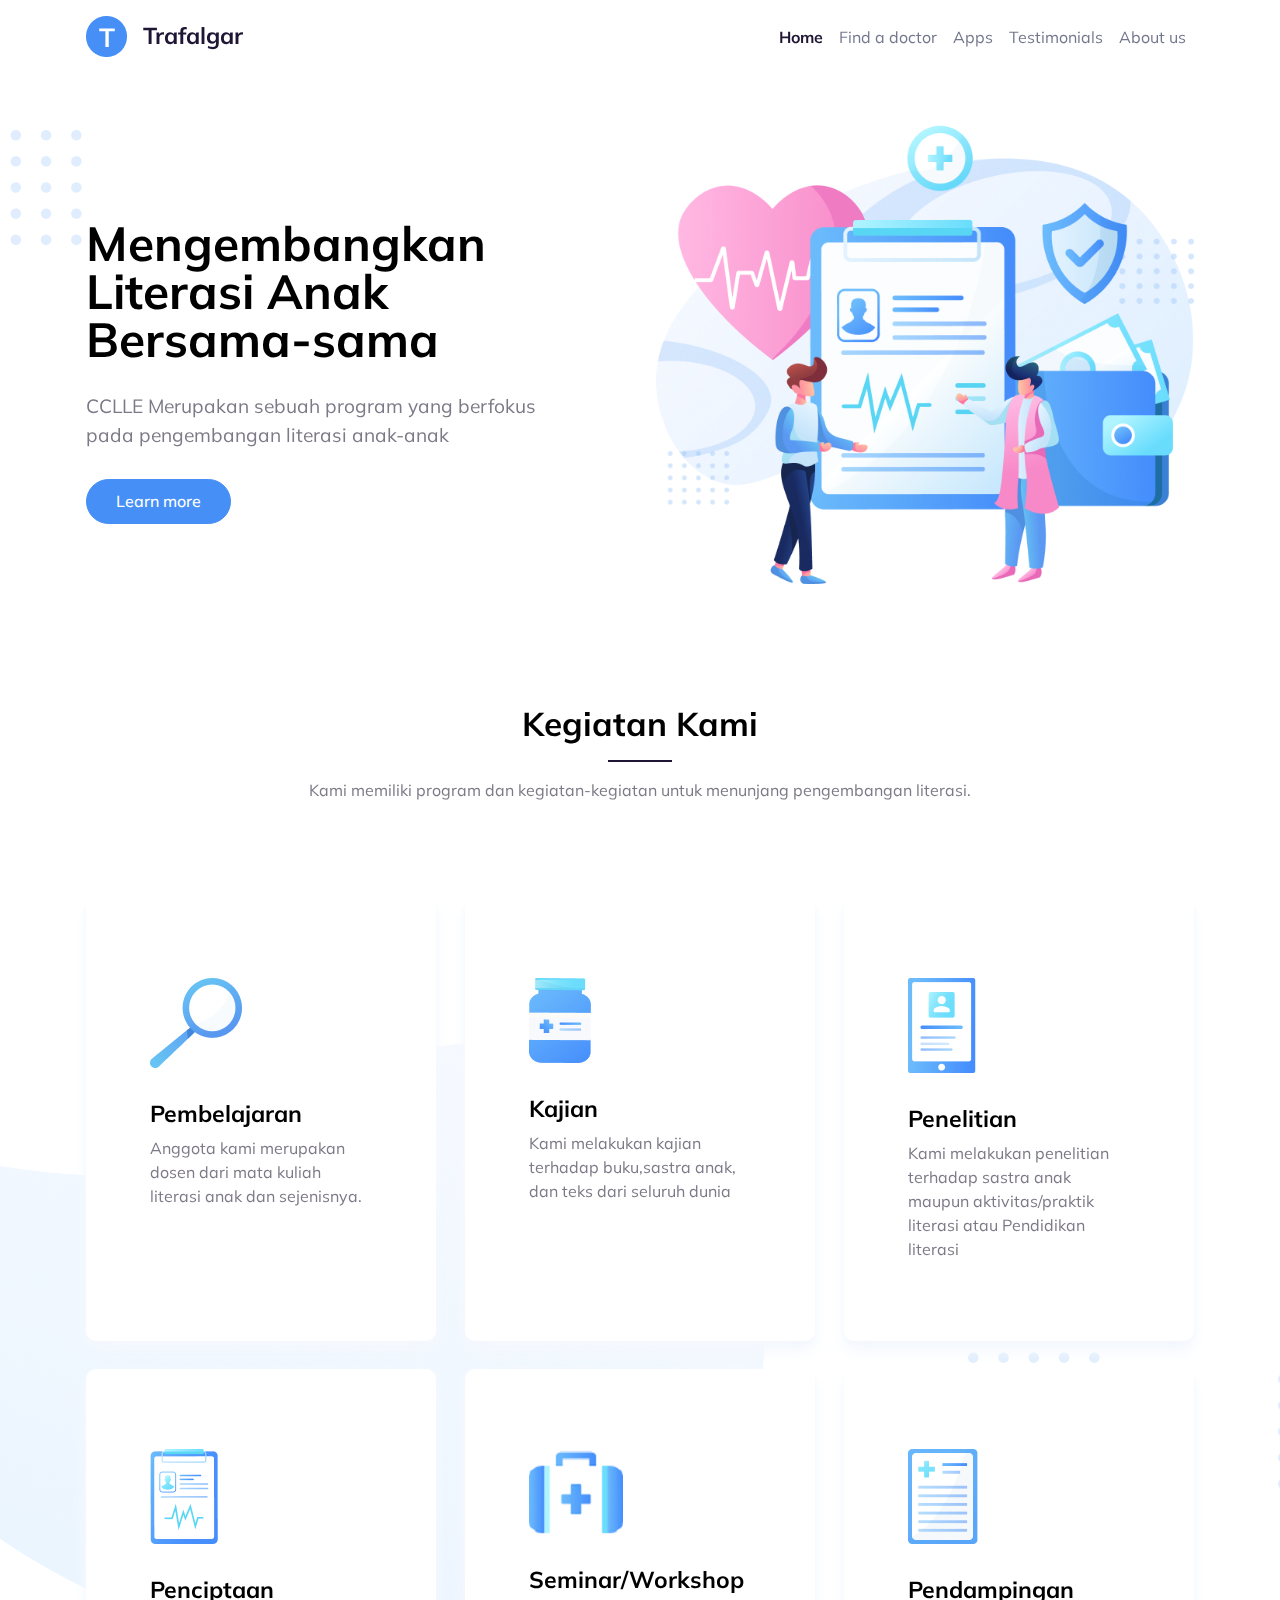
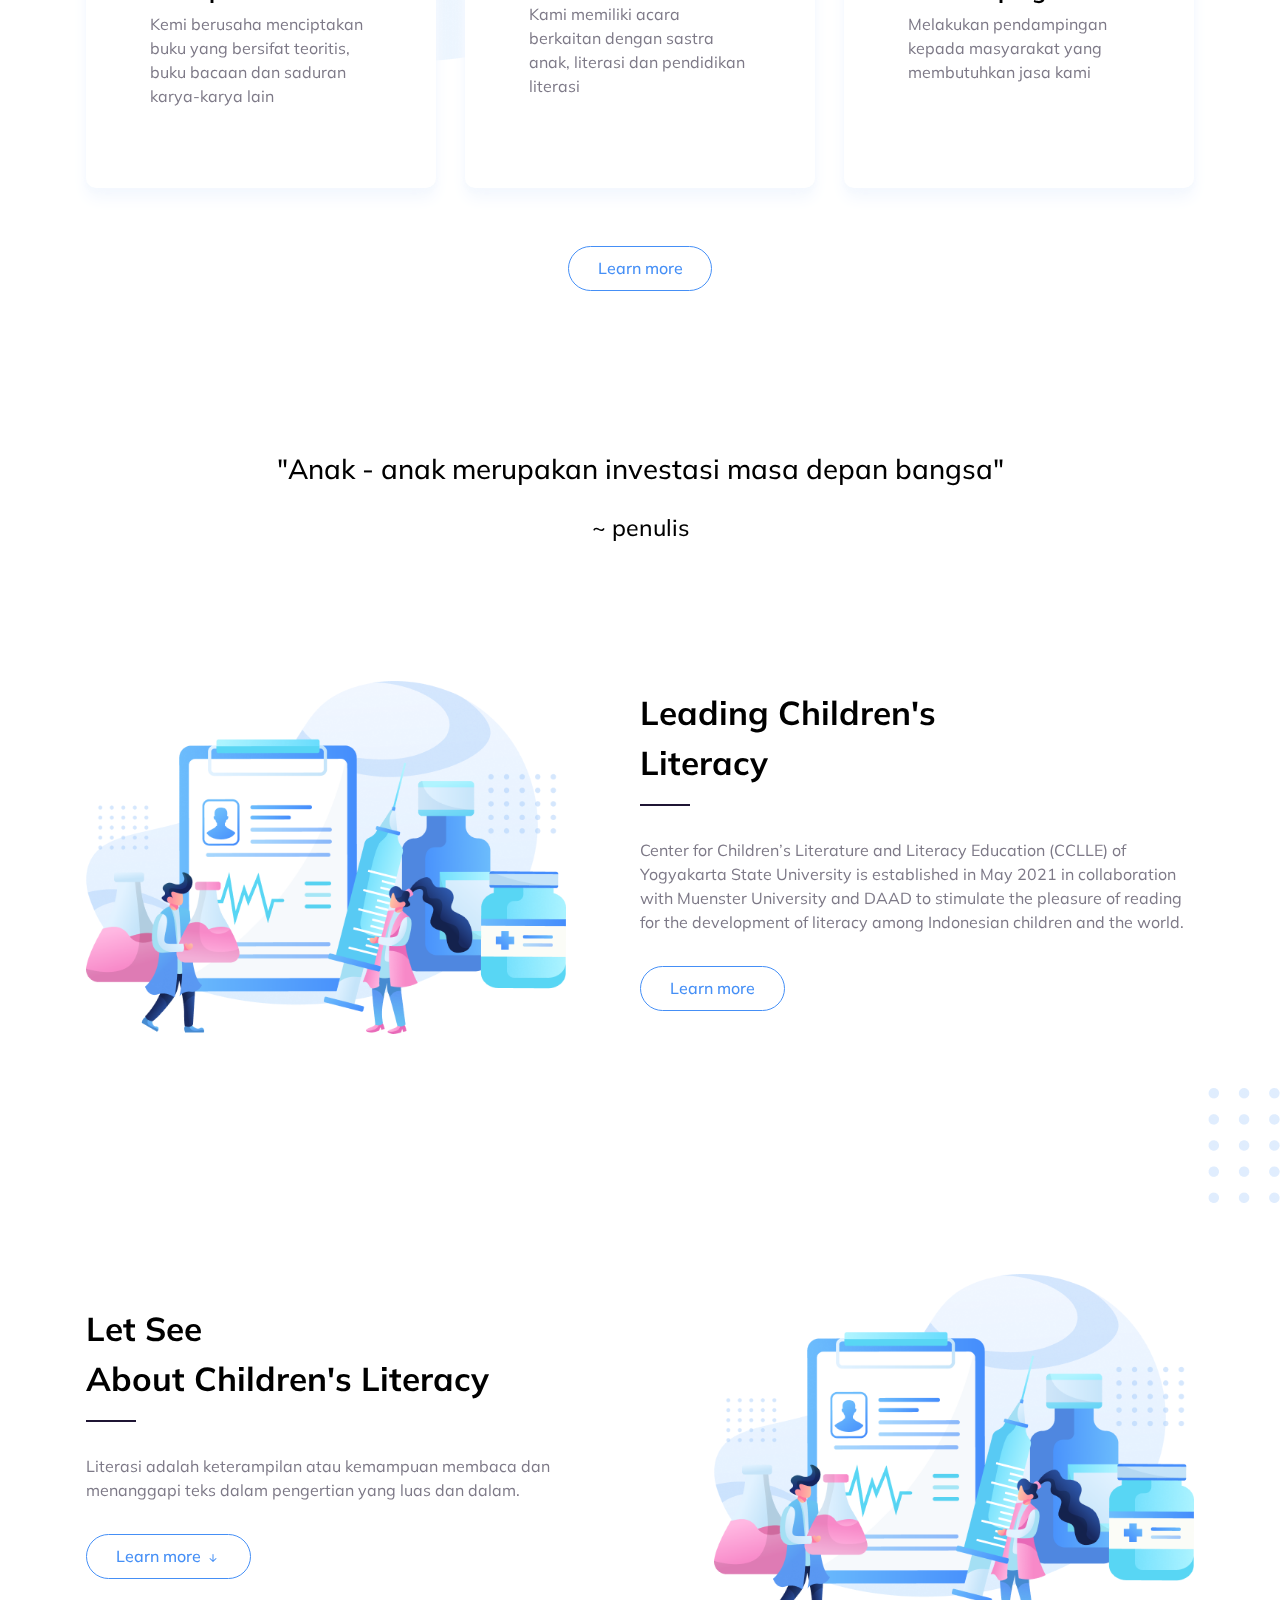
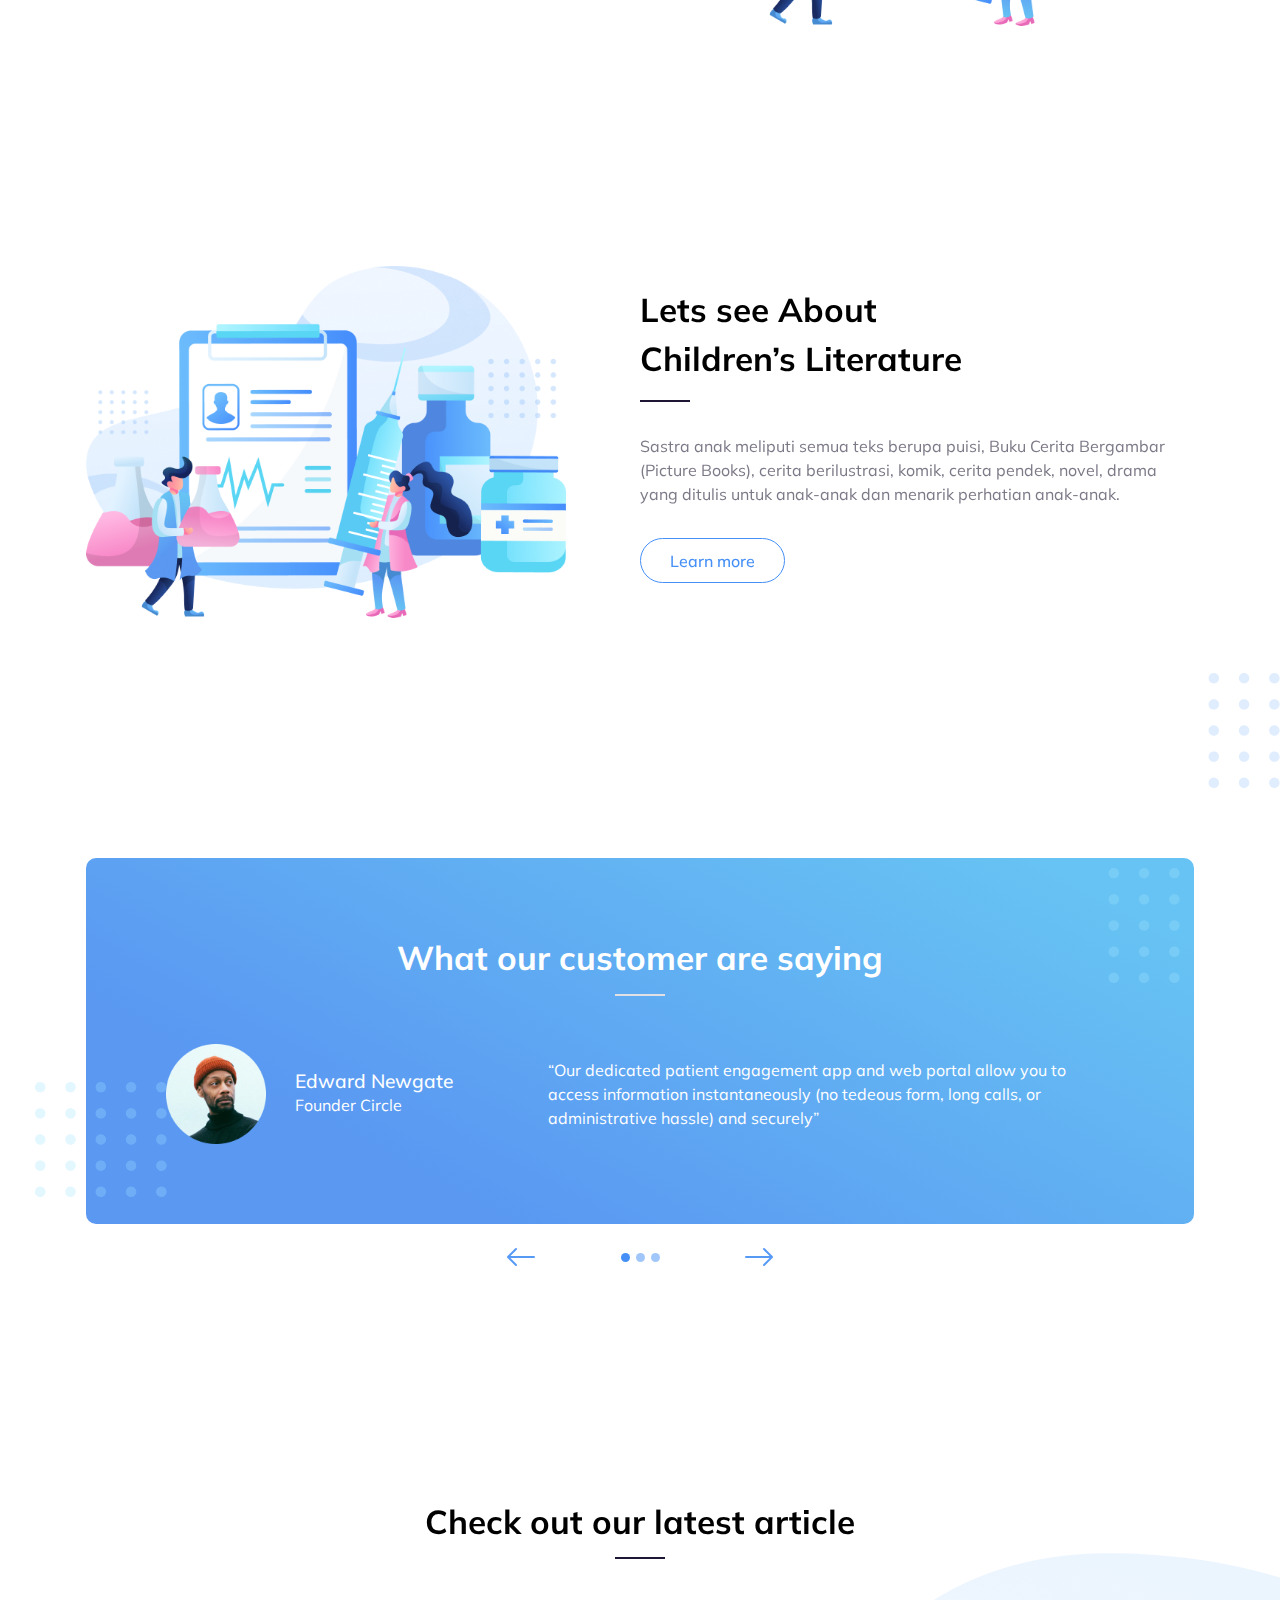
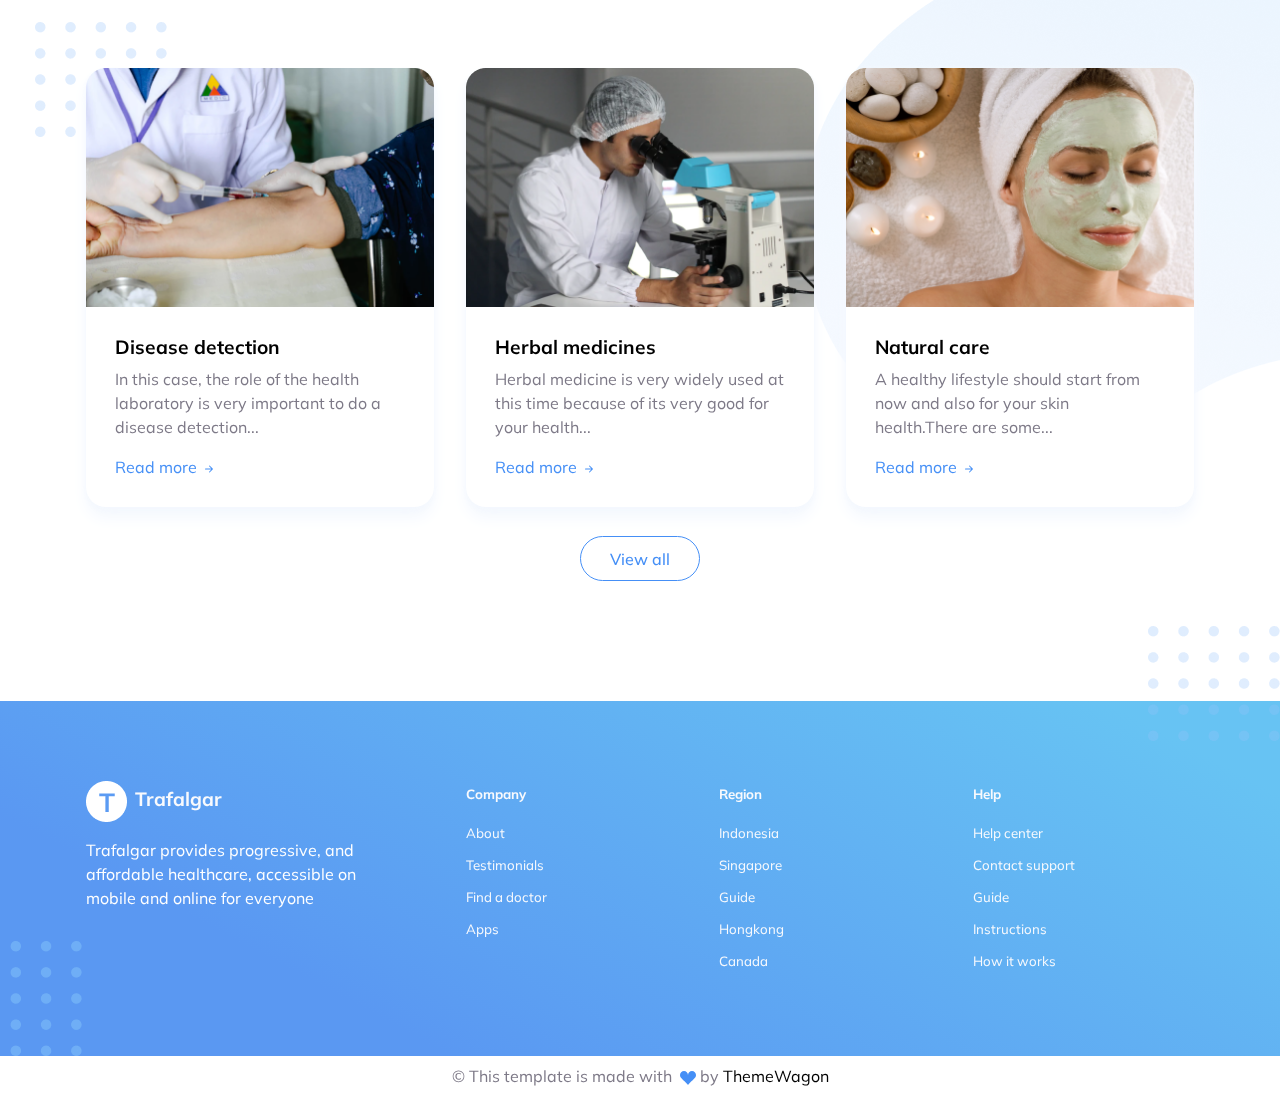
==== index.html @ a245d593 "initialize" ====
<!DOCTYPE html>
<html lang="en-US" dir="ltr">

  <head>
    <meta charset="utf-8">
    <meta http-equiv="X-UA-Compatible" content="IE=edge">
    <meta name="viewport" content="width=device-width, initial-scale=1">


    <!-- ===============================================-->
    <!--    Document Title-->
    <!-- ===============================================-->
    <title>CCLLE</title>


    <!-- ===============================================-->
    <!--    Favicons-->
    <!-- ===============================================-->
    <link rel="apple-touch-icon" sizes="180x180" href="assets/img/favicons/apple-touch-icon.png">
    <link rel="icon" type="image/png" sizes="32x32" href="assets/img/favicons/favicon-32x32.png">
    <link rel="icon" type="image/png" sizes="16x16" href="assets/img/favicons/favicon-16x16.png">
    <link rel="shortcut icon" type="image/x-icon" href="assets/img/favicons/favicon.ico">
    <link rel="manifest" href="assets/img/favicons/manifest.json">
    <meta name="msapplication-TileImage" content="assets/img/favicons/mstile-150x150.png">
    <meta name="theme-color" content="#ffffff">


    <!-- ===============================================-->
    <!--    Stylesheets-->
    <!-- ===============================================-->
    <link href="assets/css/theme.css" rel="stylesheet" />

  </head>


  <body>

    <!-- ===============================================-->
    <!--    Main Content-->
    <!-- ===============================================-->
    <main class="main" id="top">
      <nav class="navbar navbar-expand-lg navbar-light fixed-top py-3" data-navbar-on-scroll="data-navbar-on-scroll">
        <div class="container"><a class="navbar-brand d-flex align-items-center fw-bold fs-2" href="#"><img class="d-inline-block me-3" src="assets/img/icons/logo.png" alt="" />Trafalgar</a>
          <button class="navbar-toggler collapsed" type="button" data-bs-toggle="collapse" data-bs-target="#navbarSupportedContent" aria-controls="navbarSupportedContent" aria-expanded="false" aria-label="Toggle navigation"><span class="navbar-toggler-icon"></span></button>
          <div class="collapse navbar-collapse border-top border-lg-0 mt-4 mt-lg-0" id="navbarSupportedContent">
            <ul class="navbar-nav ms-auto pt-2 pt-lg-0">
              <li class="nav-item"><a class="nav-link fw-bold active" aria-current="page" href="#">Home</a></li>
              <li class="nav-item"><a class="nav-link" href="#">Find a doctor</a></li>
              <li class="nav-item"><a class="nav-link" href="#">Apps</a></li>
              <li class="nav-item"><a class="nav-link" href="#testimonial">Testimonials</a></li>
              <li class="nav-item"><a class="nav-link" href="#about">About us</a></li>
            </ul>
          </div>
        </div>
      </nav>
      <section class="py-0">
        <div class="bg-holder" style="background-image:url(assets/img/illustrations/dot.png);background-position:left;background-size:auto;margin-top:-105px;">
        </div>
        <!--/.bg-holder-->

        <div class="container position-relative">
          <div class="row align-items-center">
            <div class="col-md-5 col-lg-6 order-md-1 pt-8"><img class="img-fluid" src="assets/img/illustrations/hero-header.png" alt="" /></div>
            <div class="col-md-7 col-lg-6 text-center text-md-start pt-5 pt-md-9">
              <h1 class="mb-4 display-3 fw-bold">Mengembangkan Literasi Anak <br class="d-block d-lg-none d-xl-block" />Bersama-sama</h1>
              <p class="mt-3 mb-4 fs-1">CCLLE Merupakan sebuah program yang berfokus<br class="d-none d-lg-block" />pada pengembangan literasi anak-anak</p><a class="btn btn-lg btn-primary rounded-pill hover-top" href="#" role="button">Learn more</a>
            </div>
          </div>
        </div>
      </section>
      <section class="py-8">
        <div class="bg-holder" style="background-image:url(assets/img/illustrations/services-bg.png);background-position:center left;background-size:auto;">
        </div>
        <!--/.bg-holder-->

        <div class="bg-holder" style="background-image:url(assets/img/illustrations/dot-2.png);background-position:center right;background-size:auto;margin-left:-180px;margin-top:20px;">
        </div>
        <!--/.bg-holder-->

        <div class="container-lg">
          <div class="row justify-content-center">
            <div class="col-3 text-center">
              <h2 class="fw-bold">Kegiatan Kami</h2>
              <hr class="w-25 mx-auto text-dark" style="height:2px;" />
            </div>
          </div>
          <div class="row justify-content-center">
            <div class="col-sm-9 col-xl-8 text-center">
              <p>Kami memiliki program dan kegiatan-kegiatan untuk menunjang pengembangan literasi. </p>
            </div>
          </div>
          <div class="row justify-content-center h-100 pt-7 g-4">
            <div class="col-sm-9 col-md-4">
              <div class="card h-100 w-100 shadow rounded-lg p-3 p-md-2 p-lg-3 p-xl-5">
                <div class="card-body text-center text-md-start">
                  <div class="py-3"><img class="img-fluid" src="assets/img/illustrations/search.png" height="90" alt="" /></div>
                  <div class="py-3">
                    <h4 class="fw-bold card-title">Pembelajaran</h4>
                    <p class="card-text">Anggota kami merupakan dosen dari mata kuliah literasi anak dan sejenisnya.</p>
                  </div>
                </div>
              </div>
            </div>
            <div class="col-sm-9 col-md-4">
              <div class="card h-100 w-100 shadow rounded-lg p-3 p-md-2 p-lg-3 p-xl-5">
                <div class="card-body text-center text-md-start">
                  <div class="py-3"><img class="img-fluid" src="assets/img/illustrations/online-pharmacy.png" height="90" alt="" /></div>
                  <div class="py-3">
                    <h4 class="fw-bold card-title">Kajian</h4>
                    <p class="card-text">Kami melakukan kajian terhadap buku,sastra anak, dan teks dari seluruh dunia</p>
                  </div>
                </div>
              </div>
            </div>
            <div class="col-sm-9 col-md-4">
              <div class="card h-100 w-100 shadow rounded-lg p-3 p-md-2 p-lg-3 p-xl-5">
                <div class="card-body text-center text-md-start">
                  <div class="py-3"><img class="img-fluid" src="assets/img/illustrations/consultation.png" height="90" alt="" /></div>
                  <div class="py-3">
                    <h4 class="fw-bold card-title">Penelitian</h4>
                    <p class="card-text">Kami melakukan penelitian terhadap sastra anak maupun aktivitas/praktik literasi atau Pendidikan literasi</p>
                  </div>
                </div>
              </div>
            </div>
            <div class="col-sm-9 col-md-4">
              <div class="card h-100 w-100 shadow rounded-lg p-3 p-md-2 p-lg-3 p-xl-5">
                <div class="card-body text-center text-md-start">
                  <div class="py-3"><img class="img-fluid" src="assets/img/illustrations/details-info.png" height="90" alt="" /></div>
                  <div class="py-3">
                    <h4 class="fw-bold card-title">Penciptaan</h4>
                    <p class="card-text">Kemi berusaha menciptakan buku yang bersifat teoritis, buku bacaan dan saduran karya-karya lain</p>
                  </div>
                </div>
              </div>
            </div>
            <div class="col-sm-9 col-md-4">
              <div class="card h-100 w-100 shadow rounded-lg p-3 p-md-2 p-lg-3 p-xl-5">
                <div class="card-body text-center text-md-start">
                  <div class="py-3"><img class="img-fluid" src="assets/img/illustrations/emergency-care.png" height="90" alt="" /></div>
                  <div class="py-3">
                    <h4 class="fw-bold card-title">Seminar/Workshop</h4>
                    <p class="card-text">Kami memiliki acara berkaitan dengan sastra anak, literasi dan pendidikan literasi</p>
                  </div>
                </div>
              </div>
            </div>
            <div class="col-sm-9 col-md-4">
              <div class="card h-100 w-100 shadow rounded-lg p-3 p-md-2 p-lg-3 p-xl-5">
                <div class="card-body text-center text-md-start">
                  <div class="py-3"><img class="img-fluid" src="assets/img/illustrations/tracking.png" height="90" alt="" /></div>
                  <div class="py-3">
                    <h4 class="fw-bold card-title">Pendampingan</h4>
                    <p class="card-text">Melakukan pendampingan kepada masyarakat yang membutuhkan jasa kami</p>
                  </div>
                </div>
              </div>
            </div>
            <div class="text-center py-4">
              <button class="btn btn-lg btn-outline-primary rounded-pill" type="submit">Learn more </button>
            </div>
          </div>
        </div>
      </section>

      <section class="py-1">
        <div class="container">
          <div class="row flex-center">
            <div class="col-auto text-center my-2">
              <h3 class="mb-4">"Anak - anak merupakan investasi masa depan bangsa"</h3>
              <h4>~ penulis</h4>
            </div>
          </div>
        </div>
      </section>

      <section class="py-6 py-lg-8" id="about">
        <div class="bg-holder" style="background-image:url(assets/img/illustrations/dot.png);background-position:right bottom;background-size:auto;margin-top:50px;">
        </div>
        <!--/.bg-holder-->

        <div class="container">
          <div class="row g-xl-0 align-items-center">
            <div class="col-md-6"><img class="img-fluid mb-5 mb-md-0" src="assets/img/illustrations/about-1.png" width="480" alt="" /></div>
            <div class="col-md-6 text-center text-md-start">
              <h2 class="fw-bold lh-base">Leading Children's <br />Literacy</h2>
              <hr class="text-dark mx-auto mx-md-0" style="height:2px;width:50px" />
              <p class="pt-3">Center for Children’s Literature and Literacy Education (CCLLE) of Yogyakarta State University is established in May 2021 in collaboration with Muenster University and DAAD to stimulate the pleasure of reading for the development of literacy among Indonesian children and the world.</p>
              <div class="py-3">
                <button class="btn btn-lg btn-outline-primary rounded-pill" type="submit">Learn more </button>
              </div>
            </div>
          </div>
        </div>
      </section>


      <!-- ============================================-->
      <!-- <section> begin ============================-->
      <section class="py-6 py-lg-8">

        <div class="container">
          <div class="row g-xl-0 align-items-center">
            <div class="col-md-6 order-md-1 text-md-end"><img class="img-fluid mb-5 mb-md-0" src="assets/img/illustrations/about-1.png" width="480" alt="" /></div>
            <div class="col-md-6 text-center text-md-start order-md-0">
              <h2 class="fw-bold lh-base">Let See <br />About Children's Literacy</h2>
              <hr class="text-dark mx-auto mx-md-0" style="height:2px;width:50px" />
              <p class="pt-3">Literasi adalah keterampilan atau kemampuan membaca dan menanggapi teks dalam pengertian yang luas dan dalam.</p>
              <div class="py-3">
                <button class="btn btn-lg btn-outline-primary rounded-pill" type="submit">Learn more
                  <svg class="bi bi-arrow-down-short" xmlns="http://www.w3.org/2000/svg" width="16" height="16" fill="currentColor" viewBox="0 0 16 16">
                    <path fill-rule="evenodd" d="M8 4a.5.5 0 0 1 .5.5v5.793l2.146-2.147a.5.5 0 0 1 .708.708l-3 3a.5.5 0 0 1-.708 0l-3-3a.5.5 0 1 1 .708-.708L7.5 10.293V4.5A.5.5 0 0 1 8 4z"></path>
                  </svg>
                </button>
              </div>
            </div>
          </div>
        </div><!-- end of .container-->

      </section>


      <section class="py-6 py-lg-8" id="about">
        <div class="bg-holder" style="background-image:url(assets/img/illustrations/dot.png);background-position:right bottom;background-size:auto;margin-top:50px;">
        </div>
        <!--/.bg-holder-->

        <div class="container">
          <div class="row g-xl-0 align-items-center">
            <div class="col-md-6"><img class="img-fluid mb-5 mb-md-0" src="assets/img/illustrations/about-1.png" width="480" alt="" /></div>
            <div class="col-md-6 text-center text-md-start">
              <h2 class="fw-bold lh-base">Lets see About <br />Children’s Literature</h2>
              <hr class="text-dark mx-auto mx-md-0" style="height:2px;width:50px" />
              <p class="pt-3">Sastra anak meliputi semua teks berupa puisi, Buku Cerita Bergambar (Picture Books), cerita berilustrasi, komik, cerita pendek, novel, drama yang ditulis untuk anak-anak dan menarik perhatian anak-anak.</p>
              <div class="py-3">
                <button class="btn btn-lg btn-outline-primary rounded-pill" type="submit">Learn more </button>
              </div>
            </div>
          </div>
        </div>
      </section>
      <!-- <section> close ============================-->
      <!-- ============================================-->


      <section class="py-8" id="testimonial">
        <div class="container">
          <div class="bg-holder z-index-1" style="background-image:url(assets/img/illustrations/dot.png);background-position:right top;background-size:auto;margin-left:-30px;margin-top:10px;filter:contrast(1.5);">
          </div>
          <!--/.bg-holder-->

          <div class="bg-holder z-index-1" style="background-image:url(assets/img/illustrations/dot-2.png);background-position:left bottom;background-size:auto;margin-left:-35px;margin-top:-65px;filter:contrast(1.5);">
          </div>
          <!--/.bg-holder-->

          <div class="carousel slide" id="carouselExampleDark" data-bs-ride="carousel">
            <div class="carousel-inner">
              <div class="carousel-item active" data-bs-interval="10000">
                <div class="row h-100">
                  <div class="col-12">
                    <div class="card text-white bg-primary-gradient">
                      <div class="card-body p-4 p-md-4 p-lg-7">
                        <h2 class="fw-bold text-white text-center">What our customer are saying</h2>
                        <hr class="mx-auto" style="height:2px;width:50px" />
                        <div class="d-md-flex align-items-md-center mt-5 text-center text-md-start"><img class="img-fluid me-4 me-md-3 me-lg-4" src="assets/img/gallery/user-1.png" width="100" alt="" />
                          <div class="w-md-25 my-3">
                            <h5 class="mb-0 fw-medium text-white">Edward Newgate</h5>
                            <p class="fw-normal mb-0">Founder Circle</p>
                          </div>
                          <div class="w-md-75">
                            <p class="card-text ms-md-5">“Our dedicated patient engagement app and web portal allow you to access information instantaneously (no tedeous form, long calls, or administrative hassle) and securely”</p>
                          </div>
                        </div>
                      </div>
                    </div>
                  </div>
                </div>
              </div>
              <div class="carousel-item" data-bs-interval="2000">
                <div class="row h-100">
                  <div class="col-12">
                    <div class="card text-white bg-primary-gradient">
                      <div class="card-body p-4 p-md-4 p-lg-7">
                        <h2 class="fw-bold text-white text-center">Our dear customers said about us</h2>
                        <hr class="mx-auto" style="height:2px;width:50px" />
                        <div class="d-md-flex align-items-md-center mt-5 text-center text-md-start"><img class="img-fluid me-4 me-md-3 me-lg-4" src="assets/img/gallery/user-2.png" width="100" alt="" />
                          <div class="w-md-25 my-3">
                            <h5 class="mb-0 fw-medium text-white">Jhon Doe</h5>
                            <p class="fw-normal mb-0">UI/UX Designer</p>
                          </div>
                          <div class="w-md-75">
                            <p class="card-text ms-md-5">“Our dedicated patient engagement app and web portal allow you to access information instantaneously (no tedeous form, long calls, or administrative hassle) and securely”</p>
                          </div>
                        </div>
                      </div>
                    </div>
                  </div>
                </div>
              </div>
              <div class="carousel-item">
                <div class="row h-100">
                  <div class="col-12">
                    <div class="card text-white bg-primary-gradient">
                      <div class="card-body p-4 p-md-4 p-lg-7">
                        <h2 class="fw-bold text-white text-center">Our dear customers said about us</h2>
                        <hr class="mx-auto" style="height:2px;width:50px" />
                        <div class="d-md-flex align-items-md-center mt-5 text-center text-md-start"><img class="img-fluid me-4 me-md-3 me-lg-4" src="assets/img/gallery/user-3.png" width="100" alt="" />
                          <div class="w-md-25 my-3">
                            <h5 class="mb-0 fw-medium text-white">Jeny Doe</h5>
                            <p class="fw-normal mb-0">Web Designer</p>
                          </div>
                          <div class="w-md-75">
                            <p class="card-text ms-md-5">“Our dedicated patient engagement app and web portal allow you to access information instantaneously (no tedeous form, long calls, or administrative hassle) and securely”</p>
                          </div>
                        </div>
                      </div>
                    </div>
                  </div>
                </div>
              </div>
            </div>
            <div class="row mt-4 flex-center">
              <div class="col-4 col-sm-5 text-end position-relative z-index-2"><a class="carousel-control-prev carousel-icon z-index-2" href="#carouselExampleDark" role="button" data-bs-slide="prev"><span class="carousel-control-prev-icon" aria-hidden="true"></span><span class="visually-hidden">Previous</span></a></div>
              <div class="col-auto position-relative z-index-2">
                <ol class="carousel-indicators">
                  <li class="active" data-bs-target="#carouselExampleDark" data-bs-slide-to="0"></li>
                  <li data-bs-target="#carouselExampleDark" data-bs-slide-to="1"></li>
                  <li data-bs-target="#carouselExampleDark" data-bs-slide-to="2"></li>
                </ol>
              </div>
              <div class="col-4 col-sm-5 position-relative z-index-2"><a class="carousel-control-next carousel-icon z-index-2" href="#carouselExampleDark" role="button" data-bs-slide="next"><span class="carousel-control-next-icon" aria-hidden="true"></span><span class="visually-hidden">Next</span></a></div>
            </div>
          </div>
        </div>
      </section>
      <section>
        <div class="bg-holder" style="background-image:url(assets/img/illustrations/article-bg.png);background-position:right center;background-size:auto;">
        </div>
        <!--/.bg-holder-->

        <div class="container-lg">
          <div class="bg-holder" style="background-image:url(assets/img/illustrations/dot-2.png);background-position:left top;background-size:initial;margin-top:120px;margin-left:-35px;">
          </div>
          <!--/.bg-holder-->

          <div class="row flex-center">
            <div class="col-auto text-center">
              <h2 class="fw-bold">Check out our latest article</h2>
              <hr class="mx-auto text-dark" style="height:2px;width:50px" />
            </div>
          </div>
          <div class="row h-100 justify-content-center pt-6">
            <div class="col-12 col-sm-9 col-md-4 mt-4">
              <div class="card h-100 rounded-3 shadow"><img src="assets/img/gallery/article-1.png" alt="" />
                <div class="card-body p-4 text-center text-md-start">
                  <h5 class="fw-bold">Disease detection</h5>
                  <p class="card-text">In this case, the role of the health laboratory is very important to do a disease detection...</p><a class="stretched-link text-decoration-none" href="#" role="button">Read more
                    <svg class="bi bi-arrow-right-short" xmlns="http://www.w3.org/2000/svg" width="16" height="16" fill="currentColor" viewBox="0 0 16 16">
                      <path fill-rule="evenodd" d="M4 8a.5.5 0 0 1 .5-.5h5.793L8.146 5.354a.5.5 0 1 1 .708-.708l3 3a.5.5 0 0 1 0 .708l-3 3a.5.5 0 0 1-.708-.708L10.293 8.5H4.5A.5.5 0 0 1 4 8z"></path>
                    </svg></a>
                </div>
              </div>
            </div>
            <div class="col-12 col-sm-9 col-md-4 mt-4">
              <div class="card h-100 rounded-3 shadow"><img src="assets/img/gallery/article-2.png" alt="" />
                <div class="card-body p-4 text-center text-md-start">
                  <h5 class="fw-bold">Herbal medicines </h5>
                  <p class="card-text">Herbal medicine is very widely used at this time because of its very good for your health...</p><a class="stretched-link text-decoration-none" href="#" role="button">Read more
                    <svg class="bi bi-arrow-right-short" xmlns="http://www.w3.org/2000/svg" width="16" height="16" fill="currentColor" viewBox="0 0 16 16">
                      <path fill-rule="evenodd" d="M4 8a.5.5 0 0 1 .5-.5h5.793L8.146 5.354a.5.5 0 1 1 .708-.708l3 3a.5.5 0 0 1 0 .708l-3 3a.5.5 0 0 1-.708-.708L10.293 8.5H4.5A.5.5 0 0 1 4 8z"></path>
                    </svg></a>
                </div>
              </div>
            </div>
            <div class="col-12 col-sm-9 col-md-4 mt-4">
              <div class="card h-100 rounded-3 shadow"><img src="assets/img/gallery/article-3.png" alt="" />
                <div class="card-body p-4 text-center text-md-start">
                  <h5 class="fw-bold">Natural care </h5>
                  <p class="card-text">A healthy lifestyle should start from now and also for your skin health.There are some...</p><a class="stretched-link text-decoration-none" href="#" role="button">Read more
                    <svg class="bi bi-arrow-right-short" xmlns="http://www.w3.org/2000/svg" width="16" height="16" fill="currentColor" viewBox="0 0 16 16">
                      <path fill-rule="evenodd" d="M4 8a.5.5 0 0 1 .5-.5h5.793L8.146 5.354a.5.5 0 1 1 .708-.708l3 3a.5.5 0 0 1 0 .708l-3 3a.5.5 0 0 1-.708-.708L10.293 8.5H4.5A.5.5 0 0 1 4 8z"></path>
                    </svg></a>
                </div>
              </div>
            </div>
            <div class="text-center pt-4 z-index-2">
              <button class="btn btn-lg btn-outline-primary rounded-pill z-index-2 hover-top" type="submit">View all</button>
            </div>
          </div>
        </div>
      </section>
      <section class="py-6 pt-7 bg-primary-gradient">
        <div class="bg-holder" style="background-image:url(assets/img/illustrations/dot.png);background-position:left bottom;background-size:auto;filter:contrast(1.5);">
        </div>
        <!--/.bg-holder-->

        <div class="bg-holder" style="background-image:url(assets/img/illustrations/dot-2.png);background-position:right top;background-size:auto;margin-top:-75px;">
        </div>
        <!--/.bg-holder-->

        <div class="container">
          <div class="row">
            <div class="col-12 col-lg-4 order-0 order-sm-0 pe-6"><a class="text-decoration-none" href="#"><img class="img-fluid me-2" src="assets/img/icons/footer-logo.png" alt="" /><span class="fw-bold fs-1 text-light">Trafalgar</span></a>
              <p class="mt-3 text-white">Trafalgar provides progressive, and affordable healthcare, accessible on mobile and online for everyone</p>
            </div>
            <div class="col-4 col-md-4 col-lg mb-3 order-2 order-sm-1">
              <h6 class="lh-lg fw-bold text-light">Company</h6>
              <ul class="list-unstyled mb-md-4 mb-lg-0">
                <li class="lh-lg"><a class="text-light fs--1 text-decoration-none" href="#!">About</a></li>
                <li class="lh-lg"><a class="text-light fs--1 text-decoration-none" href="#!">Testimonials</a></li>
                <li class="lh-lg"><a class="text-light fs--1 text-decoration-none" href="#!">Find a doctor</a></li>
                <li class="lh-lg"><a class="text-light fs--1 text-decoration-none" href="#!">Apps</a></li>
              </ul>
            </div>
            <div class="col-4 col-md-4 col-lg mb-3 order-3 order-sm-2">
              <h6 class="lh-lg fw-bold text-light"> Region </h6>
              <ul class="list-unstyled mb-md-4 mb-lg-0">
                <li class="lh-lg"><a class="text-light fs--1 text-decoration-none" href="#!">Indonesia</a></li>
                <li class="lh-lg"><a class="text-light fs--1 text-decoration-none" href="#!">Singapore</a></li>
                <li class="lh-lg"><a class="text-light fs--1 text-decoration-none" href="#!">Guide</a></li>
                <li class="lh-lg"><a class="text-light fs--1 text-decoration-none" href="#!">Hongkong</a></li>
                <li class="lh-lg"><a class="text-light fs--1 text-decoration-none" href="#!">Canada</a></li>
              </ul>
            </div>
            <div class="col-4 col-md-4 col-lg mb-3 order-1 order-sm-3">
              <h6 class="lh-lg fw-bold text-light">Help </h6>
              <ul class="list-unstyled mb-md-4 mb-lg-0">
                <li class="lh-lg"><a class="text-light fs--1 text-decoration-none" href="#!">Help center</a></li>
                <li class="lh-lg"><a class="text-light fs--1 text-decoration-none" href="#!">Contact support</a></li>
                <li class="lh-lg"><a class="text-light fs--1 text-decoration-none" href="#!">Guide</a></li>
                <li class="lh-lg"><a class="text-light fs--1 text-decoration-none" href="#!">Instructions</a></li>
                <li class="lh-lg"><a class="text-light fs--1 text-decoration-none" href="#!">How it works</a></li>
              </ul>
            </div>
          </div>
        </div>
      </section>


      <!-- ============================================-->
      <!-- <section> begin ============================-->
      <section class="py-2">

        <div class="container">
          <div class="row">
            <div class="col-12">
              <div class="text-center">
                <p class="mb-0">&copy; This template is made with&nbsp;
                  <svg class="bi bi-suit-heart-fill" xmlns="http://www.w3.org/2000/svg" width="16" height="16" fill="#458FF6" viewBox="0 0 16 16">
                    <path d="M4 1c2.21 0 4 1.755 4 3.92C8 2.755 9.79 1 12 1s4 1.755 4 3.92c0 3.263-3.234 4.414-7.608 9.608a.513.513 0 0 1-.784 0C3.234 9.334 0 8.183 0 4.92 0 2.755 1.79 1 4 1z"></path>
                  </svg>&nbsp;by&nbsp;<a class="text-black" href="https://themewagon.com/" target="_blank">ThemeWagon </a>
                </p>
              </div>
            </div>
          </div>
        </div><!-- end of .container-->

      </section>
      <!-- <section> close ============================-->
      <!-- ============================================-->


    </main>
    <!-- ===============================================-->
    <!--    End of Main Content-->
    <!-- ===============================================-->




    <!-- ===============================================-->
    <!--    JavaScripts-->
    <!-- ===============================================-->
    <script src="vendors/@popperjs/popper.min.js"></script>
    <script src="vendors/bootstrap/bootstrap.min.js"></script>
    <script src="vendors/is/is.min.js"></script>
    <script src="https://polyfill.io/v3/polyfill.min.js?features=window.scroll"></script>
    <script src="assets/js/theme.js"></script>

    <link href="https://fonts.googleapis.com/css2?family=Mulish:ital,wght@0,300;0,400;0,500;0,600;0,700;0,800;0,900;1,300;1,400;1,500&amp;display=swap" rel="stylesheet">
  </body>

</html>
---- assets/css/theme.css ----
/* -------------------------------------------------------------------------- */
/*                                 Theme                                      */
/* -------------------------------------------------------------------------- */
/* prettier-ignore */
/* -------------------------------------------------------------------------- */
/*                                  Utilities                                 */
/* -------------------------------------------------------------------------- */
/*-----------------------------------------------
|   Bootstrap Styles
-----------------------------------------------*/
/*!
 * Bootstrap v5.0.0-alpha1 (https://getbootstrap.com/)
 * Copyright 2011-2020 The Bootstrap Authors
 * Copyright 2011-2020 Twitter, Inc.
 * Licensed under MIT (https://github.com/twbs/bootstrap/blob/main/LICENSE)
 */
:root {
  --bs-blue: #458FF6;
  --bs-indigo: #727cf5;
  --bs-purple: #ad45f6;
  --bs-pink: #f6458e;
  --bs-red: #f65445;
  --bs-orange: #f6d845;
  --bs-yellow: #FFBA49;
  --bs-green: #45f6ad;
  --bs-teal: #299EF3;
  --bs-cyan: #38B0F5;
  --bs-white: #fff;
  --bs-gray: #C3C1C8;
  --bs-gray-dark: #4B5D68;
  --bs-primary: #458FF6;
  --bs-secondary: #4F5665;
  --bs-success: #45f6ad;
  --bs-info: #ad45f6;
  --bs-warning: #FFBA49;
  --bs-danger: #f6458e;
  --bs-light: #f9fafd;
  --bs-dark: #1F1534;
  --bs-font-sans-serif: "Mulish", "Poppins", -apple-system, BlinkMacSystemFont, "Segoe UI", "Helvetica Neue", Arial, sans-serif, "Apple Color Emoji", "Segoe UI Emoji", "Segoe UI Symbol";
  --bs-font-monospace: "SFMono-Regular", Menlo, Monaco, Consolas, "Liberation Mono", "Courier New", monospace;
  --bs-gradient: linear-gradient(180deg, rgba(255, 255, 255, 0.15), rgba(255, 255, 255, 0));
}

*,
*::before,
*::after {
  -webkit-box-sizing: border-box;
  box-sizing: border-box;
}

@media (prefers-reduced-motion: no-preference) {
  :root {
    scroll-behavior: smooth;
  }
}

body {
  margin: 0;
  font-family: "Mulish", -apple-system, BlinkMacSystemFont, "Segoe UI", "Helvetica Neue", Arial, sans-serif, "Apple Color Emoji", "Segoe UI Emoji", "Segoe UI Symbol";
  font-size: 1rem;
  font-weight: 400;
  line-height: 1.5;
  color: #7D7987;
  background-color: #fff;
  -webkit-text-size-adjust: 100%;
  -webkit-tap-highlight-color: rgba(0, 0, 0, 0);
}

[tabindex="-1"]:focus:not(:focus-visible) {
  outline: 0 !important;
}

hr {
  margin: 1rem 0;
  color: #E1E0E4;
  background-color: currentColor;
  border: 0;
  opacity: 1;
}

hr:not([size]) {
  height: 1px;
}

h1, .h1, h2, .h2, h3, .h3, h4, .h4, h5, .h5, h6, .h6 {
  margin-top: 0;
  margin-bottom: 0.5rem;
  font-family: "Mulish", "Poppins", -apple-system, BlinkMacSystemFont, "Segoe UI", "Helvetica Neue", Arial, sans-serif, "Apple Color Emoji", "Segoe UI Emoji", "Segoe UI Symbol";
  font-weight: 500;
  line-height: 1.2;
  color: #000;
}

h1, .h1 {
  font-size: calc(1.37383rem + 1.48598vw);
}

@media (min-width: 1200px) {
  h1, .h1 {
    font-size: 2.48832rem;
  }
}

h2, .h2 {
  font-size: calc(1.33236rem + 0.98832vw);
}

@media (min-width: 1200px) {
  h2, .h2 {
    font-size: 2.0736rem;
  }
}

h3, .h3 {
  font-size: calc(1.2978rem + 0.5736vw);
}

@media (min-width: 1200px) {
  h3, .h3 {
    font-size: 1.728rem;
  }
}

h4, .h4 {
  font-size: calc(1.269rem + 0.228vw);
}

@media (min-width: 1200px) {
  h4, .h4 {
    font-size: 1.44rem;
  }
}

h5, .h5 {
  font-size: 1.2rem;
}

h6, .h6 {
  font-size: 0.83333rem;
}

p {
  margin-top: 0;
  margin-bottom: 1rem;
}

abbr[title],
abbr[data-bs-original-title] {
  text-decoration: underline;
  -webkit-text-decoration: underline dotted;
  text-decoration: underline dotted;
  cursor: help;
  -webkit-text-decoration-skip-ink: none;
  text-decoration-skip-ink: none;
}

address {
  margin-bottom: 1rem;
  font-style: normal;
  line-height: inherit;
}

ol,
ul {
  padding-left: 2rem;
}

ol,
ul,
dl {
  margin-top: 0;
  margin-bottom: 1rem;
}

ol ol,
ul ul,
ol ul,
ul ol {
  margin-bottom: 0;
}

dt {
  font-weight: 700;
}

dd {
  margin-bottom: .5rem;
  margin-left: 0;
}

blockquote {
  margin: 0 0 1rem;
}

b,
strong {
  font-weight: 800;
}

small, .small {
  font-size: 75%;
}

mark, .mark {
  padding: 0.2em;
  background-color: #fcf8e3;
}

sub,
sup {
  position: relative;
  font-size: 0.75em;
  line-height: 0;
  vertical-align: baseline;
}

sub {
  bottom: -.25em;
}

sup {
  top: -.5em;
}

a {
  color: #458FF6;
  text-decoration: none;
}

a:hover {
  color: #3772c5;
  text-decoration: underline;
}

a:not([href]):not([class]), a:not([href]):not([class]):hover {
  color: inherit;
  text-decoration: none;
}

pre,
code,
kbd,
samp {
  font-family: var(--bs-font-monospace);
  font-size: 1em;
  direction: ltr /* rtl:ignore */;
  unicode-bidi: bidi-override;
}

pre {
  display: block;
  margin-top: 0;
  margin-bottom: 1rem;
  overflow: auto;
  font-size: 75%;
}

pre code {
  font-size: inherit;
  color: inherit;
  word-break: normal;
}

code {
  font-size: 75%;
  color: #f6458e;
  word-wrap: break-word;
}

a > code {
  color: inherit;
}

kbd {
  padding: 0.2rem 0.4rem;
  font-size: 75%;
  color: #fff;
  background-color: #4F5665;
  border-radius: 0.625rem;
}

kbd kbd {
  padding: 0;
  font-size: 1em;
  font-weight: 700;
}

figure {
  margin: 0 0 1rem;
}

img,
svg {
  vertical-align: middle;
}

table {
  caption-side: bottom;
  border-collapse: collapse;
}

caption {
  padding-top: 0.5rem;
  padding-bottom: 0.5rem;
  color: #CDCCD1;
  text-align: left;
}

th {
  text-align: inherit;
  text-align: -webkit-match-parent;
}

thead,
tbody,
tfoot,
tr,
td,
th {
  border-color: inherit;
  border-style: solid;
  border-width: 0;
}

label {
  display: inline-block;
}

button {
  border-radius: 0;
}

button:focus:not(:focus-visible) {
  outline: 0;
}

input,
button,
select,
optgroup,
textarea {
  margin: 0;
  font-family: inherit;
  font-size: inherit;
  line-height: inherit;
}

button,
select {
  text-transform: none;
}

[role="button"] {
  cursor: pointer;
}

select {
  word-wrap: normal;
}

[list]::-webkit-calendar-picker-indicator {
  display: none;
}

button,
[type="button"],
[type="reset"],
[type="submit"] {
  -webkit-appearance: button;
}

button:not(:disabled),
[type="button"]:not(:disabled),
[type="reset"]:not(:disabled),
[type="submit"]:not(:disabled) {
  cursor: pointer;
}

::-moz-focus-inner {
  padding: 0;
  border-style: none;
}

textarea {
  resize: vertical;
}

fieldset {
  min-width: 0;
  padding: 0;
  margin: 0;
  border: 0;
}

legend {
  float: left;
  width: 100%;
  padding: 0;
  margin-bottom: 0.5rem;
  font-size: calc(1.275rem + 0.3vw);
  line-height: inherit;
}

@media (min-width: 1200px) {
  legend {
    font-size: 1.5rem;
  }
}

legend + * {
  clear: left;
}

::-webkit-datetime-edit-fields-wrapper,
::-webkit-datetime-edit-text,
::-webkit-datetime-edit-minute,
::-webkit-datetime-edit-hour-field,
::-webkit-datetime-edit-day-field,
::-webkit-datetime-edit-month-field,
::-webkit-datetime-edit-year-field {
  padding: 0;
}

::-webkit-inner-spin-button {
  height: auto;
}

[type="search"] {
  outline-offset: -2px;
  -webkit-appearance: textfield;
}

/* rtl:raw:
[type="tel"],
[type="url"],
[type="email"],
[type="number"] {
  direction: ltr;
}
*/
::-webkit-search-decoration {
  -webkit-appearance: none;
}

::-webkit-color-swatch-wrapper {
  padding: 0;
}

::file-selector-button {
  font: inherit;
}

::-webkit-file-upload-button {
  font: inherit;
  -webkit-appearance: button;
}

output {
  display: inline-block;
}

iframe {
  border: 0;
}

summary {
  display: list-item;
  cursor: pointer;
}

progress {
  vertical-align: baseline;
}

[hidden] {
  display: none !important;
}

.lead {
  font-size: 1.2rem;
  font-weight: 400;
}

.display-1 {
  font-size: calc(1.55498rem + 3.65978vw);
  font-weight: 900;
  line-height: 1;
}

@media (min-width: 1200px) {
  .display-1 {
    font-size: 4.29982rem;
  }
}

.display-2 {
  font-size: calc(1.48332rem + 2.79982vw);
  font-weight: 900;
  line-height: 1;
}

@media (min-width: 1200px) {
  .display-2 {
    font-size: 3.58318rem;
  }
}

.display-3 {
  font-size: calc(1.4236rem + 2.08318vw);
  font-weight: 900;
  line-height: 1;
}

@media (min-width: 1200px) {
  .display-3 {
    font-size: 2.98598rem;
  }
}

.display-4 {
  font-size: calc(1.37383rem + 1.48598vw);
  font-weight: 900;
  line-height: 1;
}

@media (min-width: 1200px) {
  .display-4 {
    font-size: 2.48832rem;
  }
}

.display-5 {
  font-size: calc(1.33236rem + 0.98832vw);
  font-weight: 900;
  line-height: 1;
}

@media (min-width: 1200px) {
  .display-5 {
    font-size: 2.0736rem;
  }
}

.display-6 {
  font-size: calc(1.2978rem + 0.5736vw);
  font-weight: 900;
  line-height: 1;
}

@media (min-width: 1200px) {
  .display-6 {
    font-size: 1.728rem;
  }
}

.list-unstyled {
  padding-left: 0;
  list-style: none;
}

.list-inline {
  padding-left: 0;
  list-style: none;
}

.list-inline-item {
  display: inline-block;
}

.list-inline-item:not(:last-child) {
  margin-right: 0.5rem;
}

.initialism {
  font-size: 75%;
  text-transform: uppercase;
}

.blockquote {
  margin-bottom: 1rem;
  font-size: 1.2rem;
}

.blockquote > :last-child {
  margin-bottom: 0;
}

.blockquote-footer {
  margin-top: -1rem;
  margin-bottom: 1rem;
  font-size: 75%;
  color: #C3C1C8;
}

.blockquote-footer::before {
  content: "\2014\00A0";
}

.img-fluid {
  max-width: 100%;
  height: auto;
}

.img-thumbnail {
  padding: 0.25rem;
  background-color: #fff;
  border: 1px solid #E1E0E4;
  border-radius: 0.25rem;
  max-width: 100%;
  height: auto;
}

.figure {
  display: inline-block;
}

.figure-img {
  margin-bottom: 0.5rem;
  line-height: 1;
}

.figure-caption {
  font-size: 75%;
  color: #C3C1C8;
}

.container,
.container-fluid,
.container-sm,
.container-md,
.container-lg,
.container-xl,
.container-xxl {
  width: 100%;
  padding-right: var(--bs-gutter-x, 1rem);
  padding-left: var(--bs-gutter-x, 1rem);
  margin-right: auto;
  margin-left: auto;
}

@media (min-width: 576px) {
  .container, .container-sm {
    max-width: 540px;
  }
}

@media (min-width: 768px) {
  .container, .container-sm, .container-md {
    max-width: 720px;
  }
}

@media (min-width: 992px) {
  .container, .container-sm, .container-md, .container-lg {
    max-width: 960px;
  }
}

@media (min-width: 1200px) {
  .container, .container-sm, .container-md, .container-lg, .container-xl {
    max-width: 1140px;
  }
}

@media (min-width: 1540px) {
  .container, .container-sm, .container-md, .container-lg, .container-xl, .container-xxl {
    max-width: 1480px;
  }
}

.row {
  --bs-gutter-x: 2rem;
  --bs-gutter-y: 0;
  display: -webkit-box;
  display: -ms-flexbox;
  display: flex;
  -ms-flex-wrap: wrap;
  flex-wrap: wrap;
  margin-top: calc(var(--bs-gutter-y) * -1);
  margin-right: calc(var(--bs-gutter-x) / -2);
  margin-left: calc(var(--bs-gutter-x) / -2);
}

.row > * {
  -ms-flex-negative: 0;
  flex-shrink: 0;
  width: 100%;
  max-width: 100%;
  padding-right: calc(var(--bs-gutter-x) / 2);
  padding-left: calc(var(--bs-gutter-x) / 2);
  margin-top: var(--bs-gutter-y);
}

.col {
  -webkit-box-flex: 1;
  -ms-flex: 1 0 0%;
  flex: 1 0 0%;
}

.row-cols-auto > * {
  -webkit-box-flex: 0;
  -ms-flex: 0 0 auto;
  flex: 0 0 auto;
  width: auto;
}

.row-cols-1 > * {
  -webkit-box-flex: 0;
  -ms-flex: 0 0 auto;
  flex: 0 0 auto;
  width: 100%;
}

.row-cols-2 > * {
  -webkit-box-flex: 0;
  -ms-flex: 0 0 auto;
  flex: 0 0 auto;
  width: 50%;
}

.row-cols-3 > * {
  -webkit-box-flex: 0;
  -ms-flex: 0 0 auto;
  flex: 0 0 auto;
  width: 33.33333%;
}

.row-cols-4 > * {
  -webkit-box-flex: 0;
  -ms-flex: 0 0 auto;
  flex: 0 0 auto;
  width: 25%;
}

.row-cols-5 > * {
  -webkit-box-flex: 0;
  -ms-flex: 0 0 auto;
  flex: 0 0 auto;
  width: 20%;
}

.row-cols-6 > * {
  -webkit-box-flex: 0;
  -ms-flex: 0 0 auto;
  flex: 0 0 auto;
  width: 16.66667%;
}

.col-auto {
  -webkit-box-flex: 0;
  -ms-flex: 0 0 auto;
  flex: 0 0 auto;
  width: auto;
}

.col-1 {
  -webkit-box-flex: 0;
  -ms-flex: 0 0 auto;
  flex: 0 0 auto;
  width: 8.33333%;
}

.col-2 {
  -webkit-box-flex: 0;
  -ms-flex: 0 0 auto;
  flex: 0 0 auto;
  width: 16.66667%;
}

.col-3 {
  -webkit-box-flex: 0;
  -ms-flex: 0 0 auto;
  flex: 0 0 auto;
  width: 25%;
}

.col-4 {
  -webkit-box-flex: 0;
  -ms-flex: 0 0 auto;
  flex: 0 0 auto;
  width: 33.33333%;
}

.col-5 {
  -webkit-box-flex: 0;
  -ms-flex: 0 0 auto;
  flex: 0 0 auto;
  width: 41.66667%;
}

.col-6 {
  -webkit-box-flex: 0;
  -ms-flex: 0 0 auto;
  flex: 0 0 auto;
  width: 50%;
}

.col-7 {
  -webkit-box-flex: 0;
  -ms-flex: 0 0 auto;
  flex: 0 0 auto;
  width: 58.33333%;
}

.col-8 {
  -webkit-box-flex: 0;
  -ms-flex: 0 0 auto;
  flex: 0 0 auto;
  width: 66.66667%;
}

.col-9 {
  -webkit-box-flex: 0;
  -ms-flex: 0 0 auto;
  flex: 0 0 auto;
  width: 75%;
}

.col-10 {
  -webkit-box-flex: 0;
  -ms-flex: 0 0 auto;
  flex: 0 0 auto;
  width: 83.33333%;
}

.col-11 {
  -webkit-box-flex: 0;
  -ms-flex: 0 0 auto;
  flex: 0 0 auto;
  width: 91.66667%;
}

.col-12 {
  -webkit-box-flex: 0;
  -ms-flex: 0 0 auto;
  flex: 0 0 auto;
  width: 100%;
}

.offset-1 {
  margin-left: 8.33333%;
}

.offset-2 {
  margin-left: 16.66667%;
}

.offset-3 {
  margin-left: 25%;
}

.offset-4 {
  margin-left: 33.33333%;
}

.offset-5 {
  margin-left: 41.66667%;
}

.offset-6 {
  margin-left: 50%;
}

.offset-7 {
  margin-left: 58.33333%;
}

.offset-8 {
  margin-left: 66.66667%;
}

.offset-9 {
  margin-left: 75%;
}

.offset-10 {
  margin-left: 83.33333%;
}

.offset-11 {
  margin-left: 91.66667%;
}

.g-0,
.gx-0 {
  --bs-gutter-x: 0;
}

.g-0,
.gy-0 {
  --bs-gutter-y: 0;
}

.g-1,
.gx-1 {
  --bs-gutter-x: 0.25rem;
}

.g-1,
.gy-1 {
  --bs-gutter-y: 0.25rem;
}

.g-2,
.gx-2 {
  --bs-gutter-x: 0.5rem;
}

.g-2,
.gy-2 {
  --bs-gutter-y: 0.5rem;
}

.g-3,
.gx-3 {
  --bs-gutter-x: 1rem;
}

.g-3,
.gy-3 {
  --bs-gutter-y: 1rem;
}

.g-4,
.gx-4 {
  --bs-gutter-x: 1.8rem;
}

.g-4,
.gy-4 {
  --bs-gutter-y: 1.8rem;
}

.g-5,
.gx-5 {
  --bs-gutter-x: 3rem;
}

.g-5,
.gy-5 {
  --bs-gutter-y: 3rem;
}

.g-6,
.gx-6 {
  --bs-gutter-x: 4rem;
}

.g-6,
.gy-6 {
  --bs-gutter-y: 4rem;
}

.g-7,
.gx-7 {
  --bs-gutter-x: 5rem;
}

.g-7,
.gy-7 {
  --bs-gutter-y: 5rem;
}

.g-8,
.gx-8 {
  --bs-gutter-x: 7.5rem;
}

.g-8,
.gy-8 {
  --bs-gutter-y: 7.5rem;
}

.g-9,
.gx-9 {
  --bs-gutter-x: 10rem;
}

.g-9,
.gy-9 {
  --bs-gutter-y: 10rem;
}

.g-10,
.gx-10 {
  --bs-gutter-x: 12.5rem;
}

.g-10,
.gy-10 {
  --bs-gutter-y: 12.5rem;
}

.g-11,
.gx-11 {
  --bs-gutter-x: 15rem;
}

.g-11,
.gy-11 {
  --bs-gutter-y: 15rem;
}

@media (min-width: 576px) {
  .col-sm {
    -webkit-box-flex: 1;
    -ms-flex: 1 0 0%;
    flex: 1 0 0%;
  }
  .row-cols-sm-auto > * {
    -webkit-box-flex: 0;
    -ms-flex: 0 0 auto;
    flex: 0 0 auto;
    width: auto;
  }
  .row-cols-sm-1 > * {
    -webkit-box-flex: 0;
    -ms-flex: 0 0 auto;
    flex: 0 0 auto;
    width: 100%;
  }
  .row-cols-sm-2 > * {
    -webkit-box-flex: 0;
    -ms-flex: 0 0 auto;
    flex: 0 0 auto;
    width: 50%;
  }
  .row-cols-sm-3 > * {
    -webkit-box-flex: 0;
    -ms-flex: 0 0 auto;
    flex: 0 0 auto;
    width: 33.33333%;
  }
  .row-cols-sm-4 > * {
    -webkit-box-flex: 0;
    -ms-flex: 0 0 auto;
    flex: 0 0 auto;
    width: 25%;
  }
  .row-cols-sm-5 > * {
    -webkit-box-flex: 0;
    -ms-flex: 0 0 auto;
    flex: 0 0 auto;
    width: 20%;
  }
  .row-cols-sm-6 > * {
    -webkit-box-flex: 0;
    -ms-flex: 0 0 auto;
    flex: 0 0 auto;
    width: 16.66667%;
  }
  .col-sm-auto {
    -webkit-box-flex: 0;
    -ms-flex: 0 0 auto;
    flex: 0 0 auto;
    width: auto;
  }
  .col-sm-1 {
    -webkit-box-flex: 0;
    -ms-flex: 0 0 auto;
    flex: 0 0 auto;
    width: 8.33333%;
  }
  .col-sm-2 {
    -webkit-box-flex: 0;
    -ms-flex: 0 0 auto;
    flex: 0 0 auto;
    width: 16.66667%;
  }
  .col-sm-3 {
    -webkit-box-flex: 0;
    -ms-flex: 0 0 auto;
    flex: 0 0 auto;
    width: 25%;
  }
  .col-sm-4 {
    -webkit-box-flex: 0;
    -ms-flex: 0 0 auto;
    flex: 0 0 auto;
    width: 33.33333%;
  }
  .col-sm-5 {
    -webkit-box-flex: 0;
    -ms-flex: 0 0 auto;
    flex: 0 0 auto;
    width: 41.66667%;
  }
  .col-sm-6 {
    -webkit-box-flex: 0;
    -ms-flex: 0 0 auto;
    flex: 0 0 auto;
    width: 50%;
  }
  .col-sm-7 {
    -webkit-box-flex: 0;
    -ms-flex: 0 0 auto;
    flex: 0 0 auto;
    width: 58.33333%;
  }
  .col-sm-8 {
    -webkit-box-flex: 0;
    -ms-flex: 0 0 auto;
    flex: 0 0 auto;
    width: 66.66667%;
  }
  .col-sm-9 {
    -webkit-box-flex: 0;
    -ms-flex: 0 0 auto;
    flex: 0 0 auto;
    width: 75%;
  }
  .col-sm-10 {
    -webkit-box-flex: 0;
    -ms-flex: 0 0 auto;
    flex: 0 0 auto;
    width: 83.33333%;
  }
  .col-sm-11 {
    -webkit-box-flex: 0;
    -ms-flex: 0 0 auto;
    flex: 0 0 auto;
    width: 91.66667%;
  }
  .col-sm-12 {
    -webkit-box-flex: 0;
    -ms-flex: 0 0 auto;
    flex: 0 0 auto;
    width: 100%;
  }
  .offset-sm-0 {
    margin-left: 0;
  }
  .offset-sm-1 {
    margin-left: 8.33333%;
  }
  .offset-sm-2 {
    margin-left: 16.66667%;
  }
  .offset-sm-3 {
    margin-left: 25%;
  }
  .offset-sm-4 {
    margin-left: 33.33333%;
  }
  .offset-sm-5 {
    margin-left: 41.66667%;
  }
  .offset-sm-6 {
    margin-left: 50%;
  }
  .offset-sm-7 {
    margin-left: 58.33333%;
  }
  .offset-sm-8 {
    margin-left: 66.66667%;
  }
  .offset-sm-9 {
    margin-left: 75%;
  }
  .offset-sm-10 {
    margin-left: 83.33333%;
  }
  .offset-sm-11 {
    margin-left: 91.66667%;
  }
  .g-sm-0,
  .gx-sm-0 {
    --bs-gutter-x: 0;
  }
  .g-sm-0,
  .gy-sm-0 {
    --bs-gutter-y: 0;
  }
  .g-sm-1,
  .gx-sm-1 {
    --bs-gutter-x: 0.25rem;
  }
  .g-sm-1,
  .gy-sm-1 {
    --bs-gutter-y: 0.25rem;
  }
  .g-sm-2,
  .gx-sm-2 {
    --bs-gutter-x: 0.5rem;
  }
  .g-sm-2,
  .gy-sm-2 {
    --bs-gutter-y: 0.5rem;
  }
  .g-sm-3,
  .gx-sm-3 {
    --bs-gutter-x: 1rem;
  }
  .g-sm-3,
  .gy-sm-3 {
    --bs-gutter-y: 1rem;
  }
  .g-sm-4,
  .gx-sm-4 {
    --bs-gutter-x: 1.8rem;
  }
  .g-sm-4,
  .gy-sm-4 {
    --bs-gutter-y: 1.8rem;
  }
  .g-sm-5,
  .gx-sm-5 {
    --bs-gutter-x: 3rem;
  }
  .g-sm-5,
  .gy-sm-5 {
    --bs-gutter-y: 3rem;
  }
  .g-sm-6,
  .gx-sm-6 {
    --bs-gutter-x: 4rem;
  }
  .g-sm-6,
  .gy-sm-6 {
    --bs-gutter-y: 4rem;
  }
  .g-sm-7,
  .gx-sm-7 {
    --bs-gutter-x: 5rem;
  }
  .g-sm-7,
  .gy-sm-7 {
    --bs-gutter-y: 5rem;
  }
  .g-sm-8,
  .gx-sm-8 {
    --bs-gutter-x: 7.5rem;
  }
  .g-sm-8,
  .gy-sm-8 {
    --bs-gutter-y: 7.5rem;
  }
  .g-sm-9,
  .gx-sm-9 {
    --bs-gutter-x: 10rem;
  }
  .g-sm-9,
  .gy-sm-9 {
    --bs-gutter-y: 10rem;
  }
  .g-sm-10,
  .gx-sm-10 {
    --bs-gutter-x: 12.5rem;
  }
  .g-sm-10,
  .gy-sm-10 {
    --bs-gutter-y: 12.5rem;
  }
  .g-sm-11,
  .gx-sm-11 {
    --bs-gutter-x: 15rem;
  }
  .g-sm-11,
  .gy-sm-11 {
    --bs-gutter-y: 15rem;
  }
}

@media (min-width: 768px) {
  .col-md {
    -webkit-box-flex: 1;
    -ms-flex: 1 0 0%;
    flex: 1 0 0%;
  }
  .row-cols-md-auto > * {
    -webkit-box-flex: 0;
    -ms-flex: 0 0 auto;
    flex: 0 0 auto;
    width: auto;
  }
  .row-cols-md-1 > * {
    -webkit-box-flex: 0;
    -ms-flex: 0 0 auto;
    flex: 0 0 auto;
    width: 100%;
  }
  .row-cols-md-2 > * {
    -webkit-box-flex: 0;
    -ms-flex: 0 0 auto;
    flex: 0 0 auto;
    width: 50%;
  }
  .row-cols-md-3 > * {
    -webkit-box-flex: 0;
    -ms-flex: 0 0 auto;
    flex: 0 0 auto;
    width: 33.33333%;
  }
  .row-cols-md-4 > * {
    -webkit-box-flex: 0;
    -ms-flex: 0 0 auto;
    flex: 0 0 auto;
    width: 25%;
  }
  .row-cols-md-5 > * {
    -webkit-box-flex: 0;
    -ms-flex: 0 0 auto;
    flex: 0 0 auto;
    width: 20%;
  }
  .row-cols-md-6 > * {
    -webkit-box-flex: 0;
    -ms-flex: 0 0 auto;
    flex: 0 0 auto;
    width: 16.66667%;
  }
  .col-md-auto {
    -webkit-box-flex: 0;
    -ms-flex: 0 0 auto;
    flex: 0 0 auto;
    width: auto;
  }
  .col-md-1 {
    -webkit-box-flex: 0;
    -ms-flex: 0 0 auto;
    flex: 0 0 auto;
    width: 8.33333%;
  }
  .col-md-2 {
    -webkit-box-flex: 0;
    -ms-flex: 0 0 auto;
    flex: 0 0 auto;
    width: 16.66667%;
  }
  .col-md-3 {
    -webkit-box-flex: 0;
    -ms-flex: 0 0 auto;
    flex: 0 0 auto;
    width: 25%;
  }
  .col-md-4 {
    -webkit-box-flex: 0;
    -ms-flex: 0 0 auto;
    flex: 0 0 auto;
    width: 33.33333%;
  }
  .col-md-5 {
    -webkit-box-flex: 0;
    -ms-flex: 0 0 auto;
    flex: 0 0 auto;
    width: 41.66667%;
  }
  .col-md-6 {
    -webkit-box-flex: 0;
    -ms-flex: 0 0 auto;
    flex: 0 0 auto;
    width: 50%;
  }
  .col-md-7 {
    -webkit-box-flex: 0;
    -ms-flex: 0 0 auto;
    flex: 0 0 auto;
    width: 58.33333%;
  }
  .col-md-8 {
    -webkit-box-flex: 0;
    -ms-flex: 0 0 auto;
    flex: 0 0 auto;
    width: 66.66667%;
  }
  .col-md-9 {
    -webkit-box-flex: 0;
    -ms-flex: 0 0 auto;
    flex: 0 0 auto;
    width: 75%;
  }
  .col-md-10 {
    -webkit-box-flex: 0;
    -ms-flex: 0 0 auto;
    flex: 0 0 auto;
    width: 83.33333%;
  }
  .col-md-11 {
    -webkit-box-flex: 0;
    -ms-flex: 0 0 auto;
    flex: 0 0 auto;
    width: 91.66667%;
  }
  .col-md-12 {
    -webkit-box-flex: 0;
    -ms-flex: 0 0 auto;
    flex: 0 0 auto;
    width: 100%;
  }
  .offset-md-0 {
    margin-left: 0;
  }
  .offset-md-1 {
    margin-left: 8.33333%;
  }
  .offset-md-2 {
    margin-left: 16.66667%;
  }
  .offset-md-3 {
    margin-left: 25%;
  }
  .offset-md-4 {
    margin-left: 33.33333%;
  }
  .offset-md-5 {
    margin-left: 41.66667%;
  }
  .offset-md-6 {
    margin-left: 50%;
  }
  .offset-md-7 {
    margin-left: 58.33333%;
  }
  .offset-md-8 {
    margin-left: 66.66667%;
  }
  .offset-md-9 {
    margin-left: 75%;
  }
  .offset-md-10 {
    margin-left: 83.33333%;
  }
  .offset-md-11 {
    margin-left: 91.66667%;
  }
  .g-md-0,
  .gx-md-0 {
    --bs-gutter-x: 0;
  }
  .g-md-0,
  .gy-md-0 {
    --bs-gutter-y: 0;
  }
  .g-md-1,
  .gx-md-1 {
    --bs-gutter-x: 0.25rem;
  }
  .g-md-1,
  .gy-md-1 {
    --bs-gutter-y: 0.25rem;
  }
  .g-md-2,
  .gx-md-2 {
    --bs-gutter-x: 0.5rem;
  }
  .g-md-2,
  .gy-md-2 {
    --bs-gutter-y: 0.5rem;
  }
  .g-md-3,
  .gx-md-3 {
    --bs-gutter-x: 1rem;
  }
  .g-md-3,
  .gy-md-3 {
    --bs-gutter-y: 1rem;
  }
  .g-md-4,
  .gx-md-4 {
    --bs-gutter-x: 1.8rem;
  }
  .g-md-4,
  .gy-md-4 {
    --bs-gutter-y: 1.8rem;
  }
  .g-md-5,
  .gx-md-5 {
    --bs-gutter-x: 3rem;
  }
  .g-md-5,
  .gy-md-5 {
    --bs-gutter-y: 3rem;
  }
  .g-md-6,
  .gx-md-6 {
    --bs-gutter-x: 4rem;
  }
  .g-md-6,
  .gy-md-6 {
    --bs-gutter-y: 4rem;
  }
  .g-md-7,
  .gx-md-7 {
    --bs-gutter-x: 5rem;
  }
  .g-md-7,
  .gy-md-7 {
    --bs-gutter-y: 5rem;
  }
  .g-md-8,
  .gx-md-8 {
    --bs-gutter-x: 7.5rem;
  }
  .g-md-8,
  .gy-md-8 {
    --bs-gutter-y: 7.5rem;
  }
  .g-md-9,
  .gx-md-9 {
    --bs-gutter-x: 10rem;
  }
  .g-md-9,
  .gy-md-9 {
    --bs-gutter-y: 10rem;
  }
  .g-md-10,
  .gx-md-10 {
    --bs-gutter-x: 12.5rem;
  }
  .g-md-10,
  .gy-md-10 {
    --bs-gutter-y: 12.5rem;
  }
  .g-md-11,
  .gx-md-11 {
    --bs-gutter-x: 15rem;
  }
  .g-md-11,
  .gy-md-11 {
    --bs-gutter-y: 15rem;
  }
}

@media (min-width: 992px) {
  .col-lg {
    -webkit-box-flex: 1;
    -ms-flex: 1 0 0%;
    flex: 1 0 0%;
  }
  .row-cols-lg-auto > * {
    -webkit-box-flex: 0;
    -ms-flex: 0 0 auto;
    flex: 0 0 auto;
    width: auto;
  }
  .row-cols-lg-1 > * {
    -webkit-box-flex: 0;
    -ms-flex: 0 0 auto;
    flex: 0 0 auto;
    width: 100%;
  }
  .row-cols-lg-2 > * {
    -webkit-box-flex: 0;
    -ms-flex: 0 0 auto;
    flex: 0 0 auto;
    width: 50%;
  }
  .row-cols-lg-3 > * {
    -webkit-box-flex: 0;
    -ms-flex: 0 0 auto;
    flex: 0 0 auto;
    width: 33.33333%;
  }
  .row-cols-lg-4 > * {
    -webkit-box-flex: 0;
    -ms-flex: 0 0 auto;
    flex: 0 0 auto;
    width: 25%;
  }
  .row-cols-lg-5 > * {
    -webkit-box-flex: 0;
    -ms-flex: 0 0 auto;
    flex: 0 0 auto;
    width: 20%;
  }
  .row-cols-lg-6 > * {
    -webkit-box-flex: 0;
    -ms-flex: 0 0 auto;
    flex: 0 0 auto;
    width: 16.66667%;
  }
  .col-lg-auto {
    -webkit-box-flex: 0;
    -ms-flex: 0 0 auto;
    flex: 0 0 auto;
    width: auto;
  }
  .col-lg-1 {
    -webkit-box-flex: 0;
    -ms-flex: 0 0 auto;
    flex: 0 0 auto;
    width: 8.33333%;
  }
  .col-lg-2 {
    -webkit-box-flex: 0;
    -ms-flex: 0 0 auto;
    flex: 0 0 auto;
    width: 16.66667%;
  }
  .col-lg-3 {
    -webkit-box-flex: 0;
    -ms-flex: 0 0 auto;
    flex: 0 0 auto;
    width: 25%;
  }
  .col-lg-4 {
    -webkit-box-flex: 0;
    -ms-flex: 0 0 auto;
    flex: 0 0 auto;
    width: 33.33333%;
  }
  .col-lg-5 {
    -webkit-box-flex: 0;
    -ms-flex: 0 0 auto;
    flex: 0 0 auto;
    width: 41.66667%;
  }
  .col-lg-6 {
    -webkit-box-flex: 0;
    -ms-flex: 0 0 auto;
    flex: 0 0 auto;
    width: 50%;
  }
  .col-lg-7 {
    -webkit-box-flex: 0;
    -ms-flex: 0 0 auto;
    flex: 0 0 auto;
    width: 58.33333%;
  }
  .col-lg-8 {
    -webkit-box-flex: 0;
    -ms-flex: 0 0 auto;
    flex: 0 0 auto;
    width: 66.66667%;
  }
  .col-lg-9 {
    -webkit-box-flex: 0;
    -ms-flex: 0 0 auto;
    flex: 0 0 auto;
    width: 75%;
  }
  .col-lg-10 {
    -webkit-box-flex: 0;
    -ms-flex: 0 0 auto;
    flex: 0 0 auto;
    width: 83.33333%;
  }
  .col-lg-11 {
    -webkit-box-flex: 0;
    -ms-flex: 0 0 auto;
    flex: 0 0 auto;
    width: 91.66667%;
  }
  .col-lg-12 {
    -webkit-box-flex: 0;
    -ms-flex: 0 0 auto;
    flex: 0 0 auto;
    width: 100%;
  }
  .offset-lg-0 {
    margin-left: 0;
  }
  .offset-lg-1 {
    margin-left: 8.33333%;
  }
  .offset-lg-2 {
    margin-left: 16.66667%;
  }
  .offset-lg-3 {
    margin-left: 25%;
  }
  .offset-lg-4 {
    margin-left: 33.33333%;
  }
  .offset-lg-5 {
    margin-left: 41.66667%;
  }
  .offset-lg-6 {
    margin-left: 50%;
  }
  .offset-lg-7 {
    margin-left: 58.33333%;
  }
  .offset-lg-8 {
    margin-left: 66.66667%;
  }
  .offset-lg-9 {
    margin-left: 75%;
  }
  .offset-lg-10 {
    margin-left: 83.33333%;
  }
  .offset-lg-11 {
    margin-left: 91.66667%;
  }
  .g-lg-0,
  .gx-lg-0 {
    --bs-gutter-x: 0;
  }
  .g-lg-0,
  .gy-lg-0 {
    --bs-gutter-y: 0;
  }
  .g-lg-1,
  .gx-lg-1 {
    --bs-gutter-x: 0.25rem;
  }
  .g-lg-1,
  .gy-lg-1 {
    --bs-gutter-y: 0.25rem;
  }
  .g-lg-2,
  .gx-lg-2 {
    --bs-gutter-x: 0.5rem;
  }
  .g-lg-2,
  .gy-lg-2 {
    --bs-gutter-y: 0.5rem;
  }
  .g-lg-3,
  .gx-lg-3 {
    --bs-gutter-x: 1rem;
  }
  .g-lg-3,
  .gy-lg-3 {
    --bs-gutter-y: 1rem;
  }
  .g-lg-4,
  .gx-lg-4 {
    --bs-gutter-x: 1.8rem;
  }
  .g-lg-4,
  .gy-lg-4 {
    --bs-gutter-y: 1.8rem;
  }
  .g-lg-5,
  .gx-lg-5 {
    --bs-gutter-x: 3rem;
  }
  .g-lg-5,
  .gy-lg-5 {
    --bs-gutter-y: 3rem;
  }
  .g-lg-6,
  .gx-lg-6 {
    --bs-gutter-x: 4rem;
  }
  .g-lg-6,
  .gy-lg-6 {
    --bs-gutter-y: 4rem;
  }
  .g-lg-7,
  .gx-lg-7 {
    --bs-gutter-x: 5rem;
  }
  .g-lg-7,
  .gy-lg-7 {
    --bs-gutter-y: 5rem;
  }
  .g-lg-8,
  .gx-lg-8 {
    --bs-gutter-x: 7.5rem;
  }
  .g-lg-8,
  .gy-lg-8 {
    --bs-gutter-y: 7.5rem;
  }
  .g-lg-9,
  .gx-lg-9 {
    --bs-gutter-x: 10rem;
  }
  .g-lg-9,
  .gy-lg-9 {
    --bs-gutter-y: 10rem;
  }
  .g-lg-10,
  .gx-lg-10 {
    --bs-gutter-x: 12.5rem;
  }
  .g-lg-10,
  .gy-lg-10 {
    --bs-gutter-y: 12.5rem;
  }
  .g-lg-11,
  .gx-lg-11 {
    --bs-gutter-x: 15rem;
  }
  .g-lg-11,
  .gy-lg-11 {
    --bs-gutter-y: 15rem;
  }
}

@media (min-width: 1200px) {
  .col-xl {
    -webkit-box-flex: 1;
    -ms-flex: 1 0 0%;
    flex: 1 0 0%;
  }
  .row-cols-xl-auto > * {
    -webkit-box-flex: 0;
    -ms-flex: 0 0 auto;
    flex: 0 0 auto;
    width: auto;
  }
  .row-cols-xl-1 > * {
    -webkit-box-flex: 0;
    -ms-flex: 0 0 auto;
    flex: 0 0 auto;
    width: 100%;
  }
  .row-cols-xl-2 > * {
    -webkit-box-flex: 0;
    -ms-flex: 0 0 auto;
    flex: 0 0 auto;
    width: 50%;
  }
  .row-cols-xl-3 > * {
    -webkit-box-flex: 0;
    -ms-flex: 0 0 auto;
    flex: 0 0 auto;
    width: 33.33333%;
  }
  .row-cols-xl-4 > * {
    -webkit-box-flex: 0;
    -ms-flex: 0 0 auto;
    flex: 0 0 auto;
    width: 25%;
  }
  .row-cols-xl-5 > * {
    -webkit-box-flex: 0;
    -ms-flex: 0 0 auto;
    flex: 0 0 auto;
    width: 20%;
  }
  .row-cols-xl-6 > * {
    -webkit-box-flex: 0;
    -ms-flex: 0 0 auto;
    flex: 0 0 auto;
    width: 16.66667%;
  }
  .col-xl-auto {
    -webkit-box-flex: 0;
    -ms-flex: 0 0 auto;
    flex: 0 0 auto;
    width: auto;
  }
  .col-xl-1 {
    -webkit-box-flex: 0;
    -ms-flex: 0 0 auto;
    flex: 0 0 auto;
    width: 8.33333%;
  }
  .col-xl-2 {
    -webkit-box-flex: 0;
    -ms-flex: 0 0 auto;
    flex: 0 0 auto;
    width: 16.66667%;
  }
  .col-xl-3 {
    -webkit-box-flex: 0;
    -ms-flex: 0 0 auto;
    flex: 0 0 auto;
    width: 25%;
  }
  .col-xl-4 {
    -webkit-box-flex: 0;
    -ms-flex: 0 0 auto;
    flex: 0 0 auto;
    width: 33.33333%;
  }
  .col-xl-5 {
    -webkit-box-flex: 0;
    -ms-flex: 0 0 auto;
    flex: 0 0 auto;
    width: 41.66667%;
  }
  .col-xl-6 {
    -webkit-box-flex: 0;
    -ms-flex: 0 0 auto;
    flex: 0 0 auto;
    width: 50%;
  }
  .col-xl-7 {
    -webkit-box-flex: 0;
    -ms-flex: 0 0 auto;
    flex: 0 0 auto;
    width: 58.33333%;
  }
  .col-xl-8 {
    -webkit-box-flex: 0;
    -ms-flex: 0 0 auto;
    flex: 0 0 auto;
    width: 66.66667%;
  }
  .col-xl-9 {
    -webkit-box-flex: 0;
    -ms-flex: 0 0 auto;
    flex: 0 0 auto;
    width: 75%;
  }
  .col-xl-10 {
    -webkit-box-flex: 0;
    -ms-flex: 0 0 auto;
    flex: 0 0 auto;
    width: 83.33333%;
  }
  .col-xl-11 {
    -webkit-box-flex: 0;
    -ms-flex: 0 0 auto;
    flex: 0 0 auto;
    width: 91.66667%;
  }
  .col-xl-12 {
    -webkit-box-flex: 0;
    -ms-flex: 0 0 auto;
    flex: 0 0 auto;
    width: 100%;
  }
  .offset-xl-0 {
    margin-left: 0;
  }
  .offset-xl-1 {
    margin-left: 8.33333%;
  }
  .offset-xl-2 {
    margin-left: 16.66667%;
  }
  .offset-xl-3 {
    margin-left: 25%;
  }
  .offset-xl-4 {
    margin-left: 33.33333%;
  }
  .offset-xl-5 {
    margin-left: 41.66667%;
  }
  .offset-xl-6 {
    margin-left: 50%;
  }
  .offset-xl-7 {
    margin-left: 58.33333%;
  }
  .offset-xl-8 {
    margin-left: 66.66667%;
  }
  .offset-xl-9 {
    margin-left: 75%;
  }
  .offset-xl-10 {
    margin-left: 83.33333%;
  }
  .offset-xl-11 {
    margin-left: 91.66667%;
  }
  .g-xl-0,
  .gx-xl-0 {
    --bs-gutter-x: 0;
  }
  .g-xl-0,
  .gy-xl-0 {
    --bs-gutter-y: 0;
  }
  .g-xl-1,
  .gx-xl-1 {
    --bs-gutter-x: 0.25rem;
  }
  .g-xl-1,
  .gy-xl-1 {
    --bs-gutter-y: 0.25rem;
  }
  .g-xl-2,
  .gx-xl-2 {
    --bs-gutter-x: 0.5rem;
  }
  .g-xl-2,
  .gy-xl-2 {
    --bs-gutter-y: 0.5rem;
  }
  .g-xl-3,
  .gx-xl-3 {
    --bs-gutter-x: 1rem;
  }
  .g-xl-3,
  .gy-xl-3 {
    --bs-gutter-y: 1rem;
  }
  .g-xl-4,
  .gx-xl-4 {
    --bs-gutter-x: 1.8rem;
  }
  .g-xl-4,
  .gy-xl-4 {
    --bs-gutter-y: 1.8rem;
  }
  .g-xl-5,
  .gx-xl-5 {
    --bs-gutter-x: 3rem;
  }
  .g-xl-5,
  .gy-xl-5 {
    --bs-gutter-y: 3rem;
  }
  .g-xl-6,
  .gx-xl-6 {
    --bs-gutter-x: 4rem;
  }
  .g-xl-6,
  .gy-xl-6 {
    --bs-gutter-y: 4rem;
  }
  .g-xl-7,
  .gx-xl-7 {
    --bs-gutter-x: 5rem;
  }
  .g-xl-7,
  .gy-xl-7 {
    --bs-gutter-y: 5rem;
  }
  .g-xl-8,
  .gx-xl-8 {
    --bs-gutter-x: 7.5rem;
  }
  .g-xl-8,
  .gy-xl-8 {
    --bs-gutter-y: 7.5rem;
  }
  .g-xl-9,
  .gx-xl-9 {
    --bs-gutter-x: 10rem;
  }
  .g-xl-9,
  .gy-xl-9 {
    --bs-gutter-y: 10rem;
  }
  .g-xl-10,
  .gx-xl-10 {
    --bs-gutter-x: 12.5rem;
  }
  .g-xl-10,
  .gy-xl-10 {
    --bs-gutter-y: 12.5rem;
  }
  .g-xl-11,
  .gx-xl-11 {
    --bs-gutter-x: 15rem;
  }
  .g-xl-11,
  .gy-xl-11 {
    --bs-gutter-y: 15rem;
  }
}

@media (min-width: 1540px) {
  .col-xxl {
    -webkit-box-flex: 1;
    -ms-flex: 1 0 0%;
    flex: 1 0 0%;
  }
  .row-cols-xxl-auto > * {
    -webkit-box-flex: 0;
    -ms-flex: 0 0 auto;
    flex: 0 0 auto;
    width: auto;
  }
  .row-cols-xxl-1 > * {
    -webkit-box-flex: 0;
    -ms-flex: 0 0 auto;
    flex: 0 0 auto;
    width: 100%;
  }
  .row-cols-xxl-2 > * {
    -webkit-box-flex: 0;
    -ms-flex: 0 0 auto;
    flex: 0 0 auto;
    width: 50%;
  }
  .row-cols-xxl-3 > * {
    -webkit-box-flex: 0;
    -ms-flex: 0 0 auto;
    flex: 0 0 auto;
    width: 33.33333%;
  }
  .row-cols-xxl-4 > * {
    -webkit-box-flex: 0;
    -ms-flex: 0 0 auto;
    flex: 0 0 auto;
    width: 25%;
  }
  .row-cols-xxl-5 > * {
    -webkit-box-flex: 0;
    -ms-flex: 0 0 auto;
    flex: 0 0 auto;
    width: 20%;
  }
  .row-cols-xxl-6 > * {
    -webkit-box-flex: 0;
    -ms-flex: 0 0 auto;
    flex: 0 0 auto;
    width: 16.66667%;
  }
  .col-xxl-auto {
    -webkit-box-flex: 0;
    -ms-flex: 0 0 auto;
    flex: 0 0 auto;
    width: auto;
  }
  .col-xxl-1 {
    -webkit-box-flex: 0;
    -ms-flex: 0 0 auto;
    flex: 0 0 auto;
    width: 8.33333%;
  }
  .col-xxl-2 {
    -webkit-box-flex: 0;
    -ms-flex: 0 0 auto;
    flex: 0 0 auto;
    width: 16.66667%;
  }
  .col-xxl-3 {
    -webkit-box-flex: 0;
    -ms-flex: 0 0 auto;
    flex: 0 0 auto;
    width: 25%;
  }
  .col-xxl-4 {
    -webkit-box-flex: 0;
    -ms-flex: 0 0 auto;
    flex: 0 0 auto;
    width: 33.33333%;
  }
  .col-xxl-5 {
    -webkit-box-flex: 0;
    -ms-flex: 0 0 auto;
    flex: 0 0 auto;
    width: 41.66667%;
  }
  .col-xxl-6 {
    -webkit-box-flex: 0;
    -ms-flex: 0 0 auto;
    flex: 0 0 auto;
    width: 50%;
  }
  .col-xxl-7 {
    -webkit-box-flex: 0;
    -ms-flex: 0 0 auto;
    flex: 0 0 auto;
    width: 58.33333%;
  }
  .col-xxl-8 {
    -webkit-box-flex: 0;
    -ms-flex: 0 0 auto;
    flex: 0 0 auto;
    width: 66.66667%;
  }
  .col-xxl-9 {
    -webkit-box-flex: 0;
    -ms-flex: 0 0 auto;
    flex: 0 0 auto;
    width: 75%;
  }
  .col-xxl-10 {
    -webkit-box-flex: 0;
    -ms-flex: 0 0 auto;
    flex: 0 0 auto;
    width: 83.33333%;
  }
  .col-xxl-11 {
    -webkit-box-flex: 0;
    -ms-flex: 0 0 auto;
    flex: 0 0 auto;
    width: 91.66667%;
  }
  .col-xxl-12 {
    -webkit-box-flex: 0;
    -ms-flex: 0 0 auto;
    flex: 0 0 auto;
    width: 100%;
  }
  .offset-xxl-0 {
    margin-left: 0;
  }
  .offset-xxl-1 {
    margin-left: 8.33333%;
  }
  .offset-xxl-2 {
    margin-left: 16.66667%;
  }
  .offset-xxl-3 {
    margin-left: 25%;
  }
  .offset-xxl-4 {
    margin-left: 33.33333%;
  }
  .offset-xxl-5 {
    margin-left: 41.66667%;
  }
  .offset-xxl-6 {
    margin-left: 50%;
  }
  .offset-xxl-7 {
    margin-left: 58.33333%;
  }
  .offset-xxl-8 {
    margin-left: 66.66667%;
  }
  .offset-xxl-9 {
    margin-left: 75%;
  }
  .offset-xxl-10 {
    margin-left: 83.33333%;
  }
  .offset-xxl-11 {
    margin-left: 91.66667%;
  }
  .g-xxl-0,
  .gx-xxl-0 {
    --bs-gutter-x: 0;
  }
  .g-xxl-0,
  .gy-xxl-0 {
    --bs-gutter-y: 0;
  }
  .g-xxl-1,
  .gx-xxl-1 {
    --bs-gutter-x: 0.25rem;
  }
  .g-xxl-1,
  .gy-xxl-1 {
    --bs-gutter-y: 0.25rem;
  }
  .g-xxl-2,
  .gx-xxl-2 {
    --bs-gutter-x: 0.5rem;
  }
  .g-xxl-2,
  .gy-xxl-2 {
    --bs-gutter-y: 0.5rem;
  }
  .g-xxl-3,
  .gx-xxl-3 {
    --bs-gutter-x: 1rem;
  }
  .g-xxl-3,
  .gy-xxl-3 {
    --bs-gutter-y: 1rem;
  }
  .g-xxl-4,
  .gx-xxl-4 {
    --bs-gutter-x: 1.8rem;
  }
  .g-xxl-4,
  .gy-xxl-4 {
    --bs-gutter-y: 1.8rem;
  }
  .g-xxl-5,
  .gx-xxl-5 {
    --bs-gutter-x: 3rem;
  }
  .g-xxl-5,
  .gy-xxl-5 {
    --bs-gutter-y: 3rem;
  }
  .g-xxl-6,
  .gx-xxl-6 {
    --bs-gutter-x: 4rem;
  }
  .g-xxl-6,
  .gy-xxl-6 {
    --bs-gutter-y: 4rem;
  }
  .g-xxl-7,
  .gx-xxl-7 {
    --bs-gutter-x: 5rem;
  }
  .g-xxl-7,
  .gy-xxl-7 {
    --bs-gutter-y: 5rem;
  }
  .g-xxl-8,
  .gx-xxl-8 {
    --bs-gutter-x: 7.5rem;
  }
  .g-xxl-8,
  .gy-xxl-8 {
    --bs-gutter-y: 7.5rem;
  }
  .g-xxl-9,
  .gx-xxl-9 {
    --bs-gutter-x: 10rem;
  }
  .g-xxl-9,
  .gy-xxl-9 {
    --bs-gutter-y: 10rem;
  }
  .g-xxl-10,
  .gx-xxl-10 {
    --bs-gutter-x: 12.5rem;
  }
  .g-xxl-10,
  .gy-xxl-10 {
    --bs-gutter-y: 12.5rem;
  }
  .g-xxl-11,
  .gx-xxl-11 {
    --bs-gutter-x: 15rem;
  }
  .g-xxl-11,
  .gy-xxl-11 {
    --bs-gutter-y: 15rem;
  }
}

.table {
  --bs-table-bg: transparent;
  --bs-table-striped-color: #7D7987;
  --bs-table-striped-bg: rgba(0, 0, 0, 0.05);
  --bs-table-active-color: #7D7987;
  --bs-table-active-bg: rgba(0, 0, 0, 0.1);
  --bs-table-hover-color: #7D7987;
  --bs-table-hover-bg: rgba(0, 0, 0, 0.075);
  width: 100%;
  margin-bottom: 1rem;
  color: #7D7987;
  vertical-align: top;
  border-color: #E1E0E4;
}

.table > :not(caption) > * > * {
  padding: 0.5rem 0.5rem;
  background-color: var(--bs-table-bg);
  border-bottom-width: 1px;
  -webkit-box-shadow: inset 0 0 0 9999px var(--bs-table-accent-bg);
  box-shadow: inset 0 0 0 9999px var(--bs-table-accent-bg);
}

.table > tbody {
  vertical-align: inherit;
}

.table > thead {
  vertical-align: bottom;
}

.table > :not(:last-child) > :last-child > * {
  border-bottom-color: currentColor;
}

.caption-top {
  caption-side: top;
}

.table-sm > :not(caption) > * > * {
  padding: 0.25rem 0.25rem;
}

.table-bordered > :not(caption) > * {
  border-width: 1px 0;
}

.table-bordered > :not(caption) > * > * {
  border-width: 0 1px;
}

.table-borderless > :not(caption) > * > * {
  border-bottom-width: 0;
}

.table-striped > tbody > tr:nth-of-type(odd) {
  --bs-table-accent-bg: var(--bs-table-striped-bg);
  color: var(--bs-table-striped-color);
}

.table-active {
  --bs-table-accent-bg: var(--bs-table-active-bg);
  color: var(--bs-table-active-color);
}

.table-hover > tbody > tr:hover {
  --bs-table-accent-bg: var(--bs-table-hover-bg);
  color: var(--bs-table-hover-color);
}

.table-primary {
  --bs-table-bg: #dae9fd;
  --bs-table-striped-bg: #d3e2f6;
  --bs-table-striped-color: #4B5D68;
  --bs-table-active-bg: #ccdbee;
  --bs-table-active-color: #4B5D68;
  --bs-table-hover-bg: #cfdff2;
  --bs-table-hover-color: #4B5D68;
  color: #4B5D68;
  border-color: #ccdbee;
}

.table-secondary {
  --bs-table-bg: #dcdde0;
  --bs-table-striped-bg: #d5d7da;
  --bs-table-striped-color: #4B5D68;
  --bs-table-active-bg: #ced0d4;
  --bs-table-active-color: #4B5D68;
  --bs-table-hover-bg: #d1d3d7;
  --bs-table-hover-color: #4B5D68;
  color: #4B5D68;
  border-color: #ced0d4;
}

.table-success {
  --bs-table-bg: #dafdef;
  --bs-table-striped-bg: #d3f5e8;
  --bs-table-striped-color: #4B5D68;
  --bs-table-active-bg: #ccede2;
  --bs-table-active-color: #4B5D68;
  --bs-table-hover-bg: #cff1e5;
  --bs-table-hover-color: #4B5D68;
  color: #4B5D68;
  border-color: #ccede2;
}

.table-info {
  --bs-table-bg: #efdafd;
  --bs-table-striped-bg: #e7d4f6;
  --bs-table-striped-color: #4B5D68;
  --bs-table-active-bg: #dfceee;
  --bs-table-active-color: #4B5D68;
  --bs-table-hover-bg: #e3d1f2;
  --bs-table-hover-color: #4B5D68;
  color: #4B5D68;
  border-color: #dfceee;
}

.table-warning {
  --bs-table-bg: #fff1db;
  --bs-table-striped-bg: #f6ead5;
  --bs-table-striped-color: #4B5D68;
  --bs-table-active-bg: #ede2d0;
  --bs-table-active-color: #4B5D68;
  --bs-table-hover-bg: #f2e6d2;
  --bs-table-hover-color: #4B5D68;
  color: #4B5D68;
  border-color: #ede2d0;
}

.table-danger {
  --bs-table-bg: #fddae8;
  --bs-table-striped-bg: #f4d4e2;
  --bs-table-striped-color: #4B5D68;
  --bs-table-active-bg: #ebcedb;
  --bs-table-active-color: #4B5D68;
  --bs-table-hover-bg: #f0d1de;
  --bs-table-hover-color: #4B5D68;
  color: #4B5D68;
  border-color: #ebcedb;
}

.table-light {
  --bs-table-bg: #f9fafd;
  --bs-table-striped-bg: #f0f2f6;
  --bs-table-striped-color: #4B5D68;
  --bs-table-active-bg: #e8eaee;
  --bs-table-active-color: #4B5D68;
  --bs-table-hover-bg: #eceef2;
  --bs-table-hover-color: #4B5D68;
  color: #4B5D68;
  border-color: #e8eaee;
}

.table-dark {
  --bs-table-bg: #1F1534;
  --bs-table-striped-bg: #2a213e;
  --bs-table-striped-color: #fff;
  --bs-table-active-bg: #352c48;
  --bs-table-active-color: #fff;
  --bs-table-hover-bg: #302743;
  --bs-table-hover-color: #fff;
  color: #fff;
  border-color: #352c48;
}

.table-responsive {
  overflow-x: auto;
  -webkit-overflow-scrolling: touch;
}

@media (max-width: 575.98px) {
  .table-responsive-sm {
    overflow-x: auto;
    -webkit-overflow-scrolling: touch;
  }
}

@media (max-width: 767.98px) {
  .table-responsive-md {
    overflow-x: auto;
    -webkit-overflow-scrolling: touch;
  }
}

@media (max-width: 991.98px) {
  .table-responsive-lg {
    overflow-x: auto;
    -webkit-overflow-scrolling: touch;
  }
}

@media (max-width: 1199.98px) {
  .table-responsive-xl {
    overflow-x: auto;
    -webkit-overflow-scrolling: touch;
  }
}

@media (max-width: 1539.98px) {
  .table-responsive-xxl {
    overflow-x: auto;
    -webkit-overflow-scrolling: touch;
  }
}

.form-label {
  margin-bottom: 0.5rem;
}

.col-form-label {
  padding-top: calc(0.56rem + 1px);
  padding-bottom: calc(0.56rem + 1px);
  margin-bottom: 0;
  font-size: inherit;
  line-height: 1.5;
}

.col-form-label-lg {
  padding-top: calc(0.6rem + 1px);
  padding-bottom: calc(0.6rem + 1px);
  font-size: 1rem;
}

.col-form-label-sm {
  padding-top: calc(0.25rem + 1px);
  padding-bottom: calc(0.25rem + 1px);
  font-size: 0.875rem;
}

.form-text {
  margin-top: 0.25rem;
  font-size: 75%;
  color: #CDCCD1;
}

.form-control {
  display: block;
  width: 100%;
  padding: 0.56rem 0.8rem;
  font-size: 1rem;
  font-weight: 400;
  line-height: 1.5;
  color: #7D7987;
  background-color: #fff;
  background-clip: padding-box;
  border: 1px solid #D7D6DA;
  -webkit-appearance: none;
  -moz-appearance: none;
  appearance: none;
  border-radius: 0.25rem;
  -webkit-transition: border-color 0.15s ease-in-out, -webkit-box-shadow 0.15s ease-in-out;
  transition: border-color 0.15s ease-in-out, -webkit-box-shadow 0.15s ease-in-out;
  -o-transition: border-color 0.15s ease-in-out, box-shadow 0.15s ease-in-out;
  transition: border-color 0.15s ease-in-out, box-shadow 0.15s ease-in-out;
  transition: border-color 0.15s ease-in-out, box-shadow 0.15s ease-in-out, -webkit-box-shadow 0.15s ease-in-out;
}

@media (prefers-reduced-motion: reduce) {
  .form-control {
    -webkit-transition: none;
    -o-transition: none;
    transition: none;
  }
}

.form-control[type="file"] {
  overflow: hidden;
}

.form-control[type="file"]:not(:disabled):not([readonly]) {
  cursor: pointer;
}

.form-control:focus {
  color: #7D7987;
  background-color: #fff;
  border-color: #a2c7fb;
  outline: 0;
  -webkit-box-shadow: 0 0 0 0.25rem rgba(69, 143, 246, 0.25);
  box-shadow: 0 0 0 0.25rem rgba(69, 143, 246, 0.25);
}

.form-control::-webkit-date-and-time-value {
  height: 1.5em;
}

.form-control::-webkit-input-placeholder {
  color: #C3C1C8;
  opacity: 1;
}

.form-control::-moz-placeholder {
  color: #C3C1C8;
  opacity: 1;
}

.form-control:-ms-input-placeholder {
  color: #C3C1C8;
  opacity: 1;
}

.form-control::-ms-input-placeholder {
  color: #C3C1C8;
  opacity: 1;
}

.form-control::placeholder {
  color: #C3C1C8;
  opacity: 1;
}

.form-control:disabled, .form-control[readonly] {
  background-color: #EBEBED;
  opacity: 1;
}

.form-control::file-selector-button {
  padding: 0.56rem 0.8rem;
  margin: -0.56rem -0.8rem;
  -webkit-margin-end: 0.8rem;
  margin-inline-end: 0.8rem;
  color: #7D7987;
  background-color: #EBEBED;
  pointer-events: none;
  border-color: inherit;
  border-style: solid;
  border-width: 0;
  border-inline-end-width: 1px;
  border-radius: 0;
  -webkit-transition: color 0.15s ease-in-out, background-color 0.15s ease-in-out, border-color 0.15s ease-in-out, -webkit-box-shadow 0.15s ease-in-out;
  transition: color 0.15s ease-in-out, background-color 0.15s ease-in-out, border-color 0.15s ease-in-out, -webkit-box-shadow 0.15s ease-in-out;
  -o-transition: color 0.15s ease-in-out, background-color 0.15s ease-in-out, border-color 0.15s ease-in-out, box-shadow 0.15s ease-in-out;
  transition: color 0.15s ease-in-out, background-color 0.15s ease-in-out, border-color 0.15s ease-in-out, box-shadow 0.15s ease-in-out;
  transition: color 0.15s ease-in-out, background-color 0.15s ease-in-out, border-color 0.15s ease-in-out, box-shadow 0.15s ease-in-out, -webkit-box-shadow 0.15s ease-in-out;
}

@media (prefers-reduced-motion: reduce) {
  .form-control::file-selector-button {
    -webkit-transition: none;
    -o-transition: none;
    transition: none;
  }
}

.form-control:hover:not(:disabled):not([readonly])::file-selector-button {
  background-color: #dfdfe1;
}

.form-control::-webkit-file-upload-button {
  padding: 0.56rem 0.8rem;
  margin: -0.56rem -0.8rem;
  -webkit-margin-end: 0.8rem;
  margin-inline-end: 0.8rem;
  color: #7D7987;
  background-color: #EBEBED;
  pointer-events: none;
  border-color: inherit;
  border-style: solid;
  border-width: 0;
  border-inline-end-width: 1px;
  border-radius: 0;
  -webkit-transition: color 0.15s ease-in-out, background-color 0.15s ease-in-out, border-color 0.15s ease-in-out, -webkit-box-shadow 0.15s ease-in-out;
  transition: color 0.15s ease-in-out, background-color 0.15s ease-in-out, border-color 0.15s ease-in-out, -webkit-box-shadow 0.15s ease-in-out;
  transition: color 0.15s ease-in-out, background-color 0.15s ease-in-out, border-color 0.15s ease-in-out, box-shadow 0.15s ease-in-out;
  transition: color 0.15s ease-in-out, background-color 0.15s ease-in-out, border-color 0.15s ease-in-out, box-shadow 0.15s ease-in-out, -webkit-box-shadow 0.15s ease-in-out;
}

@media (prefers-reduced-motion: reduce) {
  .form-control::-webkit-file-upload-button {
    -webkit-transition: none;
    transition: none;
  }
}

.form-control:hover:not(:disabled):not([readonly])::-webkit-file-upload-button {
  background-color: #dfdfe1;
}

.form-control-plaintext {
  display: block;
  width: 100%;
  padding: 0.56rem 0;
  margin-bottom: 0;
  line-height: 1.5;
  color: #7D7987;
  background-color: transparent;
  border: solid transparent;
  border-width: 1px 0;
}

.form-control-plaintext.form-control-sm, .form-control-plaintext.form-control-lg {
  padding-right: 0;
  padding-left: 0;
}

.form-control-sm {
  min-height: calc(1.5em + 0.5rem + 2px);
  padding: 0.25rem 0.5rem;
  font-size: 0.875rem;
  border-radius: 0.625rem;
}

.form-control-sm::file-selector-button {
  padding: 0.25rem 0.5rem;
  margin: -0.25rem -0.5rem;
  -webkit-margin-end: 0.5rem;
  margin-inline-end: 0.5rem;
}

.form-control-sm::-webkit-file-upload-button {
  padding: 0.25rem 0.5rem;
  margin: -0.25rem -0.5rem;
  -webkit-margin-end: 0.5rem;
  margin-inline-end: 0.5rem;
}

.form-control-lg {
  min-height: calc(1.5em + 1.2rem + 2px);
  padding: 0.6rem 1.8rem;
  font-size: 1rem;
  border-radius: 1.25rem;
}

.form-control-lg::file-selector-button {
  padding: 0.6rem 1.8rem;
  margin: -0.6rem -1.8rem;
  -webkit-margin-end: 1.8rem;
  margin-inline-end: 1.8rem;
}

.form-control-lg::-webkit-file-upload-button {
  padding: 0.6rem 1.8rem;
  margin: -0.6rem -1.8rem;
  -webkit-margin-end: 1.8rem;
  margin-inline-end: 1.8rem;
}

textarea.form-control {
  min-height: calc(1.5em + 1.12rem + 2px);
}

textarea.form-control-sm {
  min-height: calc(1.5em + 0.5rem + 2px);
}

textarea.form-control-lg {
  min-height: calc(1.5em + 1.2rem + 2px);
}

.form-control-color {
  max-width: 3rem;
  height: auto;
  padding: 0.56rem;
}

.form-control-color:not(:disabled):not([readonly]) {
  cursor: pointer;
}

.form-control-color::-moz-color-swatch {
  height: 1.5em;
  border-radius: 0.25rem;
}

.form-control-color::-webkit-color-swatch {
  height: 1.5em;
  border-radius: 0.25rem;
}

.form-select {
  display: block;
  width: 100%;
  padding: 0.56rem 2.4rem 0.56rem 0.8rem;
  font-size: 1rem;
  font-weight: 400;
  line-height: 1.5;
  color: #7D7987;
  background-color: #fff;
  background-image: url("data:image/svg+xml,%3csvg xmlns='http://www.w3.org/2000/svg' viewBox='0 0 16 16'%3e%3cpath fill='none' stroke='%234B5D68' stroke-linecap='round' stroke-linejoin='round' stroke-width='2' d='M2 5l6 6 6-6'/%3e%3c/svg%3e");
  background-repeat: no-repeat;
  background-position: right 0.8rem center;
  background-size: 16px 12px;
  border: 1px solid #D7D6DA;
  border-radius: 0.25rem;
  -webkit-appearance: none;
  -moz-appearance: none;
  appearance: none;
}

.form-select:focus {
  border-color: #a2c7fb;
  outline: 0;
  -webkit-box-shadow: 0 0 0 0.25rem rgba(69, 143, 246, 0.25);
  box-shadow: 0 0 0 0.25rem rgba(69, 143, 246, 0.25);
}

.form-select[multiple], .form-select[size]:not([size="1"]) {
  padding-right: 0.8rem;
  background-image: none;
}

.form-select:disabled {
  color: #C3C1C8;
  background-color: #EBEBED;
}

.form-select:-moz-focusring {
  color: transparent;
  text-shadow: 0 0 0 #7D7987;
}

.form-select-sm {
  padding-top: 0.25rem;
  padding-bottom: 0.25rem;
  padding-left: 0.5rem;
  font-size: 0.875rem;
}

.form-select-lg {
  padding-top: 0.6rem;
  padding-bottom: 0.6rem;
  padding-left: 1.8rem;
  font-size: 1rem;
}

.form-check {
  display: block;
  min-height: 1.5rem;
  padding-left: 1.5em;
  margin-bottom: 0.125rem;
}

.form-check .form-check-input {
  float: left;
  margin-left: -1.5em;
}

.form-check-input {
  width: 1em;
  height: 1em;
  margin-top: 0.25em;
  vertical-align: top;
  background-color: #fff;
  background-repeat: no-repeat;
  background-position: center;
  background-size: contain;
  border: 1px solid rgba(0, 0, 0, 0.25);
  -webkit-appearance: none;
  -moz-appearance: none;
  appearance: none;
  -webkit-print-color-adjust: exact;
  color-adjust: exact;
}

.form-check-input[type="checkbox"] {
  border-radius: 0.25em;
}

.form-check-input[type="radio"] {
  border-radius: 50%;
}

.form-check-input:active {
  -webkit-filter: brightness(90%);
  filter: brightness(90%);
}

.form-check-input:focus {
  border-color: #a2c7fb;
  outline: 0;
  -webkit-box-shadow: 0 0 0 0.25rem rgba(69, 143, 246, 0.25);
  box-shadow: 0 0 0 0.25rem rgba(69, 143, 246, 0.25);
}

.form-check-input:checked {
  background-color: #458FF6;
  border-color: #458FF6;
}

.form-check-input:checked[type="checkbox"] {
  background-image: url("data:image/svg+xml,%3csvg xmlns='http://www.w3.org/2000/svg' viewBox='0 0 20 20'%3e%3cpath fill='none' stroke='%23fff' stroke-linecap='round' stroke-linejoin='round' stroke-width='3' d='M6 10l3 3l6-6'/%3e%3c/svg%3e");
}

.form-check-input:checked[type="radio"] {
  background-image: url("data:image/svg+xml,%3csvg xmlns='http://www.w3.org/2000/svg' viewBox='-4 -4 8 8'%3e%3ccircle r='2' fill='%23fff'/%3e%3c/svg%3e");
}

.form-check-input[type="checkbox"]:indeterminate {
  background-color: #458FF6;
  border-color: #458FF6;
  background-image: url("data:image/svg+xml,%3csvg xmlns='http://www.w3.org/2000/svg' viewBox='0 0 20 20'%3e%3cpath fill='none' stroke='%23fff' stroke-linecap='round' stroke-linejoin='round' stroke-width='3' d='M6 10h8'/%3e%3c/svg%3e");
}

.form-check-input:disabled {
  pointer-events: none;
  -webkit-filter: none;
  filter: none;
  opacity: 0.5;
}

.form-check-input[disabled] ~ .form-check-label, .form-check-input:disabled ~ .form-check-label {
  opacity: 0.5;
}

.form-switch {
  padding-left: 2.5em;
}

.form-switch .form-check-input {
  width: 2em;
  margin-left: -2.5em;
  background-image: url("data:image/svg+xml,%3csvg xmlns='http://www.w3.org/2000/svg' viewBox='-4 -4 8 8'%3e%3ccircle r='3' fill='rgba%280, 0, 0, 0.25%29'/%3e%3c/svg%3e");
  background-position: left center;
  border-radius: 2em;
  -webkit-transition: background-position 0.15s ease-in-out;
  -o-transition: background-position 0.15s ease-in-out;
  transition: background-position 0.15s ease-in-out;
}

@media (prefers-reduced-motion: reduce) {
  .form-switch .form-check-input {
    -webkit-transition: none;
    -o-transition: none;
    transition: none;
  }
}

.form-switch .form-check-input:focus {
  background-image: url("data:image/svg+xml,%3csvg xmlns='http://www.w3.org/2000/svg' viewBox='-4 -4 8 8'%3e%3ccircle r='3' fill='%23a2c7fb'/%3e%3c/svg%3e");
}

.form-switch .form-check-input:checked {
  background-position: right center;
  background-image: url("data:image/svg+xml,%3csvg xmlns='http://www.w3.org/2000/svg' viewBox='-4 -4 8 8'%3e%3ccircle r='3' fill='%23fff'/%3e%3c/svg%3e");
}

.form-check-inline {
  display: inline-block;
  margin-right: 1rem;
}

.btn-check {
  position: absolute;
  clip: rect(0, 0, 0, 0);
  pointer-events: none;
}

.btn-check[disabled] + .btn, .btn-check:disabled + .btn {
  pointer-events: none;
  -webkit-filter: none;
  filter: none;
  opacity: 0.65;
}

.form-range {
  width: 100%;
  height: 1.5rem;
  padding: 0;
  background-color: transparent;
  -webkit-appearance: none;
  -moz-appearance: none;
  appearance: none;
}

.form-range:focus {
  outline: 0;
}

.form-range:focus::-webkit-slider-thumb {
  -webkit-box-shadow: 0 0 0 1px #fff, 0 0 0 0.25rem rgba(69, 143, 246, 0.25);
  box-shadow: 0 0 0 1px #fff, 0 0 0 0.25rem rgba(69, 143, 246, 0.25);
}

.form-range:focus::-moz-range-thumb {
  box-shadow: 0 0 0 1px #fff, 0 0 0 0.25rem rgba(69, 143, 246, 0.25);
}

.form-range::-moz-focus-outer {
  border: 0;
}

.form-range::-webkit-slider-thumb {
  width: 1rem;
  height: 1rem;
  margin-top: -0.25rem;
  background-color: #458FF6;
  border: 0;
  border-radius: 1rem;
  -webkit-transition: background-color 0.15s ease-in-out, border-color 0.15s ease-in-out, -webkit-box-shadow 0.15s ease-in-out;
  transition: background-color 0.15s ease-in-out, border-color 0.15s ease-in-out, -webkit-box-shadow 0.15s ease-in-out;
  transition: background-color 0.15s ease-in-out, border-color 0.15s ease-in-out, box-shadow 0.15s ease-in-out;
  transition: background-color 0.15s ease-in-out, border-color 0.15s ease-in-out, box-shadow 0.15s ease-in-out, -webkit-box-shadow 0.15s ease-in-out;
  -webkit-appearance: none;
  appearance: none;
}

@media (prefers-reduced-motion: reduce) {
  .form-range::-webkit-slider-thumb {
    -webkit-transition: none;
    transition: none;
  }
}

.form-range::-webkit-slider-thumb:active {
  background-color: #c7ddfc;
}

.form-range::-webkit-slider-runnable-track {
  width: 100%;
  height: 0.5rem;
  color: transparent;
  cursor: pointer;
  background-color: #E1E0E4;
  border-color: transparent;
  border-radius: 1rem;
}

.form-range::-moz-range-thumb {
  width: 1rem;
  height: 1rem;
  background-color: #458FF6;
  border: 0;
  border-radius: 1rem;
  -moz-transition: background-color 0.15s ease-in-out, border-color 0.15s ease-in-out, box-shadow 0.15s ease-in-out;
  transition: background-color 0.15s ease-in-out, border-color 0.15s ease-in-out, box-shadow 0.15s ease-in-out;
  -moz-appearance: none;
  appearance: none;
}

@media (prefers-reduced-motion: reduce) {
  .form-range::-moz-range-thumb {
    -moz-transition: none;
    transition: none;
  }
}

.form-range::-moz-range-thumb:active {
  background-color: #c7ddfc;
}

.form-range::-moz-range-track {
  width: 100%;
  height: 0.5rem;
  color: transparent;
  cursor: pointer;
  background-color: #E1E0E4;
  border-color: transparent;
  border-radius: 1rem;
}

.form-range:disabled {
  pointer-events: none;
}

.form-range:disabled::-webkit-slider-thumb {
  background-color: #CDCCD1;
}

.form-range:disabled::-moz-range-thumb {
  background-color: #CDCCD1;
}

.form-floating {
  position: relative;
}

.form-floating > .form-control,
.form-floating > .form-select {
  height: calc(3.5rem + 2px);
  padding: 1rem 0.8rem;
}

.form-floating > label {
  position: absolute;
  top: 0;
  left: 0;
  height: 100%;
  padding: 1rem 0.8rem;
  pointer-events: none;
  border: 1px solid transparent;
  -webkit-transform-origin: 0 0;
  -ms-transform-origin: 0 0;
  transform-origin: 0 0;
  -webkit-transition: opacity 0.1s ease-in-out, -webkit-transform 0.1s ease-in-out;
  transition: opacity 0.1s ease-in-out, -webkit-transform 0.1s ease-in-out;
  -o-transition: opacity 0.1s ease-in-out, transform 0.1s ease-in-out;
  transition: opacity 0.1s ease-in-out, transform 0.1s ease-in-out;
  transition: opacity 0.1s ease-in-out, transform 0.1s ease-in-out, -webkit-transform 0.1s ease-in-out;
}

@media (prefers-reduced-motion: reduce) {
  .form-floating > label {
    -webkit-transition: none;
    -o-transition: none;
    transition: none;
  }
}

.form-floating > .form-control::-webkit-input-placeholder {
  color: transparent;
}

.form-floating > .form-control::-moz-placeholder {
  color: transparent;
}

.form-floating > .form-control:-ms-input-placeholder {
  color: transparent;
}

.form-floating > .form-control::-ms-input-placeholder {
  color: transparent;
}

.form-floating > .form-control::placeholder {
  color: transparent;
}

.form-floating > .form-control:not(:-moz-placeholder-shown) {
  padding-top: 1.625rem;
  padding-bottom: 0.625rem;
}

.form-floating > .form-control:not(:-ms-input-placeholder) {
  padding-top: 1.625rem;
  padding-bottom: 0.625rem;
}

.form-floating > .form-control:focus, .form-floating > .form-control:not(:placeholder-shown) {
  padding-top: 1.625rem;
  padding-bottom: 0.625rem;
}

.form-floating > .form-control:-webkit-autofill {
  padding-top: 1.625rem;
  padding-bottom: 0.625rem;
}

.form-floating > .form-select {
  padding-top: 1.625rem;
  padding-bottom: 0.625rem;
}

.form-floating > .form-control:not(:-moz-placeholder-shown) ~ label {
  opacity: 0.65;
  transform: scale(0.85) translateY(-0.5rem) translateX(0.15rem);
}

.form-floating > .form-control:not(:-ms-input-placeholder) ~ label {
  opacity: 0.65;
  -ms-transform: scale(0.85) translateY(-0.5rem) translateX(0.15rem);
  transform: scale(0.85) translateY(-0.5rem) translateX(0.15rem);
}

.form-floating > .form-control:focus ~ label,
.form-floating > .form-control:not(:placeholder-shown) ~ label,
.form-floating > .form-select ~ label {
  opacity: 0.65;
  -webkit-transform: scale(0.85) translateY(-0.5rem) translateX(0.15rem);
  -ms-transform: scale(0.85) translateY(-0.5rem) translateX(0.15rem);
  transform: scale(0.85) translateY(-0.5rem) translateX(0.15rem);
}

.form-floating > .form-control:-webkit-autofill ~ label {
  opacity: 0.65;
  -webkit-transform: scale(0.85) translateY(-0.5rem) translateX(0.15rem);
  transform: scale(0.85) translateY(-0.5rem) translateX(0.15rem);
}

.input-group {
  position: relative;
  display: -webkit-box;
  display: -ms-flexbox;
  display: flex;
  -ms-flex-wrap: wrap;
  flex-wrap: wrap;
  -webkit-box-align: stretch;
  -ms-flex-align: stretch;
  align-items: stretch;
  width: 100%;
}

.input-group > .form-control,
.input-group > .form-select {
  position: relative;
  -webkit-box-flex: 1;
  -ms-flex: 1 1 auto;
  flex: 1 1 auto;
  width: 1%;
  min-width: 0;
}

.input-group > .form-control:focus,
.input-group > .form-select:focus {
  z-index: 3;
}

.input-group .btn {
  position: relative;
  z-index: 2;
}

.input-group .btn:focus {
  z-index: 3;
}

.input-group-text {
  display: -webkit-box;
  display: -ms-flexbox;
  display: flex;
  -webkit-box-align: center;
  -ms-flex-align: center;
  align-items: center;
  padding: 0.56rem 0.8rem;
  font-size: 1rem;
  font-weight: 400;
  line-height: 1.5;
  color: #7D7987;
  text-align: center;
  white-space: nowrap;
  background-color: #EBEBED;
  border: 1px solid #D7D6DA;
  border-radius: 0.25rem;
}

.input-group-lg > .form-control,
.input-group-lg > .form-select,
.input-group-lg > .input-group-text,
.input-group-lg > .btn {
  padding: 0.6rem 1.8rem;
  font-size: 1rem;
  border-radius: 1.25rem;
}

.input-group-sm > .form-control,
.input-group-sm > .form-select,
.input-group-sm > .input-group-text,
.input-group-sm > .btn {
  padding: 0.25rem 0.5rem;
  font-size: 0.875rem;
  border-radius: 0.625rem;
}

.input-group-lg > .form-select,
.input-group-sm > .form-select {
  padding-right: 3.2rem;
}

.input-group:not(.has-validation) > :not(:last-child):not(.dropdown-toggle):not(.dropdown-menu),
.input-group:not(.has-validation) > .dropdown-toggle:nth-last-child(n + 3) {
  border-top-right-radius: 0;
  border-bottom-right-radius: 0;
}

.input-group.has-validation > :nth-last-child(n + 3):not(.dropdown-toggle):not(.dropdown-menu),
.input-group.has-validation > .dropdown-toggle:nth-last-child(n + 4) {
  border-top-right-radius: 0;
  border-bottom-right-radius: 0;
}

.input-group > :not(:first-child):not(.dropdown-menu):not(.valid-tooltip):not(.valid-feedback):not(.invalid-tooltip):not(.invalid-feedback) {
  margin-left: -1px;
  border-top-left-radius: 0;
  border-bottom-left-radius: 0;
}

.valid-feedback {
  display: none;
  width: 100%;
  margin-top: 0.25rem;
  font-size: 75%;
  color: #45f6ad;
}

.valid-tooltip {
  position: absolute;
  top: 100%;
  z-index: 5;
  display: none;
  max-width: 100%;
  padding: 0.25rem 0.5rem;
  margin-top: .1rem;
  font-size: 0.875rem;
  color: #4B5D68;
  background-color: rgba(69, 246, 173, 0.9);
  border-radius: 0.25rem;
}

.was-validated :valid ~ .valid-feedback,
.was-validated :valid ~ .valid-tooltip,
.is-valid ~ .valid-feedback,
.is-valid ~ .valid-tooltip {
  display: block;
}

.was-validated .form-control:valid, .form-control.is-valid {
  border-color: #45f6ad;
  padding-right: calc(1.5em + 1.12rem);
  background-image: url("data:image/svg+xml,%3csvg xmlns='http://www.w3.org/2000/svg' viewBox='0 0 8 8'%3e%3cpath fill='%2345f6ad' d='M2.3 6.73L.6 4.53c-.4-1.04.46-1.4 1.1-.8l1.1 1.4 3.4-3.8c.6-.63 1.6-.27 1.2.7l-4 4.6c-.43.5-.8.4-1.1.1z'/%3e%3c/svg%3e");
  background-repeat: no-repeat;
  background-position: right calc(0.375em + 0.28rem) center;
  background-size: calc(0.75em + 0.56rem) calc(0.75em + 0.56rem);
}

.was-validated .form-control:valid:focus, .form-control.is-valid:focus {
  border-color: #45f6ad;
  -webkit-box-shadow: 0 0 0 0.25rem rgba(69, 246, 173, 0.25);
  box-shadow: 0 0 0 0.25rem rgba(69, 246, 173, 0.25);
}

.was-validated textarea.form-control:valid, textarea.form-control.is-valid {
  padding-right: calc(1.5em + 1.12rem);
  background-position: top calc(0.375em + 0.28rem) right calc(0.375em + 0.28rem);
}

.was-validated .form-select:valid, .form-select.is-valid {
  border-color: #45f6ad;
  padding-right: 4.4rem;
  background-image: url("data:image/svg+xml,%3csvg xmlns='http://www.w3.org/2000/svg' viewBox='0 0 16 16'%3e%3cpath fill='none' stroke='%234B5D68' stroke-linecap='round' stroke-linejoin='round' stroke-width='2' d='M2 5l6 6 6-6'/%3e%3c/svg%3e"), url("data:image/svg+xml,%3csvg xmlns='http://www.w3.org/2000/svg' viewBox='0 0 8 8'%3e%3cpath fill='%2345f6ad' d='M2.3 6.73L.6 4.53c-.4-1.04.46-1.4 1.1-.8l1.1 1.4 3.4-3.8c.6-.63 1.6-.27 1.2.7l-4 4.6c-.43.5-.8.4-1.1.1z'/%3e%3c/svg%3e");
  background-position: right 0.8rem center, center right 2.4rem;
  background-size: 16px 12px, calc(0.75em + 0.56rem) calc(0.75em + 0.56rem);
}

.was-validated .form-select:valid:focus, .form-select.is-valid:focus {
  border-color: #45f6ad;
  -webkit-box-shadow: 0 0 0 0.25rem rgba(69, 246, 173, 0.25);
  box-shadow: 0 0 0 0.25rem rgba(69, 246, 173, 0.25);
}

.was-validated .form-check-input:valid, .form-check-input.is-valid {
  border-color: #45f6ad;
}

.was-validated .form-check-input:valid:checked, .form-check-input.is-valid:checked {
  background-color: #45f6ad;
}

.was-validated .form-check-input:valid:focus, .form-check-input.is-valid:focus {
  -webkit-box-shadow: 0 0 0 0.25rem rgba(69, 246, 173, 0.25);
  box-shadow: 0 0 0 0.25rem rgba(69, 246, 173, 0.25);
}

.was-validated .form-check-input:valid ~ .form-check-label, .form-check-input.is-valid ~ .form-check-label {
  color: #45f6ad;
}

.form-check-inline .form-check-input ~ .valid-feedback {
  margin-left: .5em;
}

.invalid-feedback {
  display: none;
  width: 100%;
  margin-top: 0.25rem;
  font-size: 75%;
  color: #f6458e;
}

.invalid-tooltip {
  position: absolute;
  top: 100%;
  z-index: 5;
  display: none;
  max-width: 100%;
  padding: 0.25rem 0.5rem;
  margin-top: .1rem;
  font-size: 0.875rem;
  color: #fff;
  background-color: rgba(246, 69, 142, 0.9);
  border-radius: 0.25rem;
}

.was-validated :invalid ~ .invalid-feedback,
.was-validated :invalid ~ .invalid-tooltip,
.is-invalid ~ .invalid-feedback,
.is-invalid ~ .invalid-tooltip {
  display: block;
}

.was-validated .form-control:invalid, .form-control.is-invalid {
  border-color: #f6458e;
  padding-right: calc(1.5em + 1.12rem);
  background-image: url("data:image/svg+xml,%3csvg xmlns='http://www.w3.org/2000/svg' viewBox='0 0 12 12' width='12' height='12' fill='none' stroke='%23f6458e'%3e%3ccircle cx='6' cy='6' r='4.5'/%3e%3cpath stroke-linejoin='round' d='M5.8 3.6h.4L6 6.5z'/%3e%3ccircle cx='6' cy='8.2' r='.6' fill='%23f6458e' stroke='none'/%3e%3c/svg%3e");
  background-repeat: no-repeat;
  background-position: right calc(0.375em + 0.28rem) center;
  background-size: calc(0.75em + 0.56rem) calc(0.75em + 0.56rem);
}

.was-validated .form-control:invalid:focus, .form-control.is-invalid:focus {
  border-color: #f6458e;
  -webkit-box-shadow: 0 0 0 0.25rem rgba(246, 69, 142, 0.25);
  box-shadow: 0 0 0 0.25rem rgba(246, 69, 142, 0.25);
}

.was-validated textarea.form-control:invalid, textarea.form-control.is-invalid {
  padding-right: calc(1.5em + 1.12rem);
  background-position: top calc(0.375em + 0.28rem) right calc(0.375em + 0.28rem);
}

.was-validated .form-select:invalid, .form-select.is-invalid {
  border-color: #f6458e;
  padding-right: 4.4rem;
  background-image: url("data:image/svg+xml,%3csvg xmlns='http://www.w3.org/2000/svg' viewBox='0 0 16 16'%3e%3cpath fill='none' stroke='%234B5D68' stroke-linecap='round' stroke-linejoin='round' stroke-width='2' d='M2 5l6 6 6-6'/%3e%3c/svg%3e"), url("data:image/svg+xml,%3csvg xmlns='http://www.w3.org/2000/svg' viewBox='0 0 12 12' width='12' height='12' fill='none' stroke='%23f6458e'%3e%3ccircle cx='6' cy='6' r='4.5'/%3e%3cpath stroke-linejoin='round' d='M5.8 3.6h.4L6 6.5z'/%3e%3ccircle cx='6' cy='8.2' r='.6' fill='%23f6458e' stroke='none'/%3e%3c/svg%3e");
  background-position: right 0.8rem center, center right 2.4rem;
  background-size: 16px 12px, calc(0.75em + 0.56rem) calc(0.75em + 0.56rem);
}

.was-validated .form-select:invalid:focus, .form-select.is-invalid:focus {
  border-color: #f6458e;
  -webkit-box-shadow: 0 0 0 0.25rem rgba(246, 69, 142, 0.25);
  box-shadow: 0 0 0 0.25rem rgba(246, 69, 142, 0.25);
}

.was-validated .form-check-input:invalid, .form-check-input.is-invalid {
  border-color: #f6458e;
}

.was-validated .form-check-input:invalid:checked, .form-check-input.is-invalid:checked {
  background-color: #f6458e;
}

.was-validated .form-check-input:invalid:focus, .form-check-input.is-invalid:focus {
  -webkit-box-shadow: 0 0 0 0.25rem rgba(246, 69, 142, 0.25);
  box-shadow: 0 0 0 0.25rem rgba(246, 69, 142, 0.25);
}

.was-validated .form-check-input:invalid ~ .form-check-label, .form-check-input.is-invalid ~ .form-check-label {
  color: #f6458e;
}

.form-check-inline .form-check-input ~ .invalid-feedback {
  margin-left: .5em;
}

.btn {
  display: inline-block;
  font-weight: 500;
  line-height: 1.5;
  color: #7D7987;
  text-align: center;
  vertical-align: middle;
  cursor: pointer;
  -webkit-user-select: none;
  -moz-user-select: none;
  -ms-user-select: none;
  user-select: none;
  background-color: transparent;
  border: 1px solid transparent;
  padding: 0.56rem 0.8rem;
  font-size: 1rem;
  border-radius: 0.313rem;
  -webkit-transition: color 0.15s ease-in-out, background-color 0.15s ease-in-out, border-color 0.15s ease-in-out, -webkit-box-shadow 0.15s ease-in-out;
  transition: color 0.15s ease-in-out, background-color 0.15s ease-in-out, border-color 0.15s ease-in-out, -webkit-box-shadow 0.15s ease-in-out;
  -o-transition: color 0.15s ease-in-out, background-color 0.15s ease-in-out, border-color 0.15s ease-in-out, box-shadow 0.15s ease-in-out;
  transition: color 0.15s ease-in-out, background-color 0.15s ease-in-out, border-color 0.15s ease-in-out, box-shadow 0.15s ease-in-out;
  transition: color 0.15s ease-in-out, background-color 0.15s ease-in-out, border-color 0.15s ease-in-out, box-shadow 0.15s ease-in-out, -webkit-box-shadow 0.15s ease-in-out;
}

@media (prefers-reduced-motion: reduce) {
  .btn {
    -webkit-transition: none;
    -o-transition: none;
    transition: none;
  }
}

.btn:hover {
  color: #7D7987;
  text-decoration: none;
}

.btn-check:focus + .btn, .btn:focus {
  outline: 0;
  -webkit-box-shadow: 0 0 0 0.25rem rgba(69, 143, 246, 0.25);
  box-shadow: 0 0 0 0.25rem rgba(69, 143, 246, 0.25);
}

.btn:disabled, .btn.disabled,
fieldset:disabled .btn {
  pointer-events: none;
  opacity: 0.65;
}

.btn-primary {
  color: #fff;
  background-color: #458FF6;
  border-color: #458FF6;
}

.btn-primary:hover {
  color: #fff;
  background-color: #3b7ad1;
  border-color: #3772c5;
}

.btn-check:focus + .btn-primary, .btn-primary:focus {
  color: #fff;
  background-color: #3b7ad1;
  border-color: #3772c5;
  -webkit-box-shadow: 0 0 0 0 rgba(97, 160, 247, 0.5);
  box-shadow: 0 0 0 0 rgba(97, 160, 247, 0.5);
}

.btn-check:checked + .btn-primary,
.btn-check:active + .btn-primary, .btn-primary:active, .btn-primary.active,
.show > .btn-primary.dropdown-toggle {
  color: #fff;
  background-color: #3772c5;
  border-color: #346bb9;
}

.btn-check:checked + .btn-primary:focus,
.btn-check:active + .btn-primary:focus, .btn-primary:active:focus, .btn-primary.active:focus,
.show > .btn-primary.dropdown-toggle:focus {
  -webkit-box-shadow: 0 0 0 0 rgba(97, 160, 247, 0.5);
  box-shadow: 0 0 0 0 rgba(97, 160, 247, 0.5);
}

.btn-primary:disabled, .btn-primary.disabled {
  color: #fff;
  background-color: #458FF6;
  border-color: #458FF6;
}

.btn-secondary {
  color: #fff;
  background-color: #4F5665;
  border-color: #4F5665;
}

.btn-secondary:hover {
  color: #fff;
  background-color: #434956;
  border-color: #3f4551;
}

.btn-check:focus + .btn-secondary, .btn-secondary:focus {
  color: #fff;
  background-color: #434956;
  border-color: #3f4551;
  -webkit-box-shadow: 0 0 0 0 rgba(105, 111, 124, 0.5);
  box-shadow: 0 0 0 0 rgba(105, 111, 124, 0.5);
}

.btn-check:checked + .btn-secondary,
.btn-check:active + .btn-secondary, .btn-secondary:active, .btn-secondary.active,
.show > .btn-secondary.dropdown-toggle {
  color: #fff;
  background-color: #3f4551;
  border-color: #3b414c;
}

.btn-check:checked + .btn-secondary:focus,
.btn-check:active + .btn-secondary:focus, .btn-secondary:active:focus, .btn-secondary.active:focus,
.show > .btn-secondary.dropdown-toggle:focus {
  -webkit-box-shadow: 0 0 0 0 rgba(105, 111, 124, 0.5);
  box-shadow: 0 0 0 0 rgba(105, 111, 124, 0.5);
}

.btn-secondary:disabled, .btn-secondary.disabled {
  color: #fff;
  background-color: #4F5665;
  border-color: #4F5665;
}

.btn-success {
  color: #4B5D68;
  background-color: #45f6ad;
  border-color: #45f6ad;
}

.btn-success:hover {
  color: #4B5D68;
  background-color: #61f7b9;
  border-color: #58f7b5;
}

.btn-check:focus + .btn-success, .btn-success:focus {
  color: #4B5D68;
  background-color: #61f7b9;
  border-color: #58f7b5;
  -webkit-box-shadow: 0 0 0 0 rgba(70, 223, 163, 0.5);
  box-shadow: 0 0 0 0 rgba(70, 223, 163, 0.5);
}

.btn-check:checked + .btn-success,
.btn-check:active + .btn-success, .btn-success:active, .btn-success.active,
.show > .btn-success.dropdown-toggle {
  color: #4B5D68;
  background-color: #6af8bd;
  border-color: #58f7b5;
}

.btn-check:checked + .btn-success:focus,
.btn-check:active + .btn-success:focus, .btn-success:active:focus, .btn-success.active:focus,
.show > .btn-success.dropdown-toggle:focus {
  -webkit-box-shadow: 0 0 0 0 rgba(70, 223, 163, 0.5);
  box-shadow: 0 0 0 0 rgba(70, 223, 163, 0.5);
}

.btn-success:disabled, .btn-success.disabled {
  color: #4B5D68;
  background-color: #45f6ad;
  border-color: #45f6ad;
}

.btn-info {
  color: #fff;
  background-color: #ad45f6;
  border-color: #ad45f6;
}

.btn-info:hover {
  color: #fff;
  background-color: #933bd1;
  border-color: #8a37c5;
}

.btn-check:focus + .btn-info, .btn-info:focus {
  color: #fff;
  background-color: #933bd1;
  border-color: #8a37c5;
  -webkit-box-shadow: 0 0 0 0 rgba(185, 97, 247, 0.5);
  box-shadow: 0 0 0 0 rgba(185, 97, 247, 0.5);
}

.btn-check:checked + .btn-info,
.btn-check:active + .btn-info, .btn-info:active, .btn-info.active,
.show > .btn-info.dropdown-toggle {
  color: #fff;
  background-color: #8a37c5;
  border-color: #8234b9;
}

.btn-check:checked + .btn-info:focus,
.btn-check:active + .btn-info:focus, .btn-info:active:focus, .btn-info.active:focus,
.show > .btn-info.dropdown-toggle:focus {
  -webkit-box-shadow: 0 0 0 0 rgba(185, 97, 247, 0.5);
  box-shadow: 0 0 0 0 rgba(185, 97, 247, 0.5);
}

.btn-info:disabled, .btn-info.disabled {
  color: #fff;
  background-color: #ad45f6;
  border-color: #ad45f6;
}

.btn-warning {
  color: #4B5D68;
  background-color: #FFBA49;
  border-color: #FFBA49;
}

.btn-warning:hover {
  color: #4B5D68;
  background-color: #ffc464;
  border-color: #ffc15b;
}

.btn-check:focus + .btn-warning, .btn-warning:focus {
  color: #4B5D68;
  background-color: #ffc464;
  border-color: #ffc15b;
  -webkit-box-shadow: 0 0 0 0 rgba(228, 172, 78, 0.5);
  box-shadow: 0 0 0 0 rgba(228, 172, 78, 0.5);
}

.btn-check:checked + .btn-warning,
.btn-check:active + .btn-warning, .btn-warning:active, .btn-warning.active,
.show > .btn-warning.dropdown-toggle {
  color: #4B5D68;
  background-color: #ffc86d;
  border-color: #ffc15b;
}

.btn-check:checked + .btn-warning:focus,
.btn-check:active + .btn-warning:focus, .btn-warning:active:focus, .btn-warning.active:focus,
.show > .btn-warning.dropdown-toggle:focus {
  -webkit-box-shadow: 0 0 0 0 rgba(228, 172, 78, 0.5);
  box-shadow: 0 0 0 0 rgba(228, 172, 78, 0.5);
}

.btn-warning:disabled, .btn-warning.disabled {
  color: #4B5D68;
  background-color: #FFBA49;
  border-color: #FFBA49;
}

.btn-danger {
  color: #fff;
  background-color: #f6458e;
  border-color: #f6458e;
}

.btn-danger:hover {
  color: #fff;
  background-color: #d13b79;
  border-color: #c53772;
}

.btn-check:focus + .btn-danger, .btn-danger:focus {
  color: #fff;
  background-color: #d13b79;
  border-color: #c53772;
  -webkit-box-shadow: 0 0 0 0 rgba(247, 97, 159, 0.5);
  box-shadow: 0 0 0 0 rgba(247, 97, 159, 0.5);
}

.btn-check:checked + .btn-danger,
.btn-check:active + .btn-danger, .btn-danger:active, .btn-danger.active,
.show > .btn-danger.dropdown-toggle {
  color: #fff;
  background-color: #c53772;
  border-color: #b9346b;
}

.btn-check:checked + .btn-danger:focus,
.btn-check:active + .btn-danger:focus, .btn-danger:active:focus, .btn-danger.active:focus,
.show > .btn-danger.dropdown-toggle:focus {
  -webkit-box-shadow: 0 0 0 0 rgba(247, 97, 159, 0.5);
  box-shadow: 0 0 0 0 rgba(247, 97, 159, 0.5);
}

.btn-danger:disabled, .btn-danger.disabled {
  color: #fff;
  background-color: #f6458e;
  border-color: #f6458e;
}

.btn-light {
  color: #4B5D68;
  background-color: #f9fafd;
  border-color: #f9fafd;
}

.btn-light:hover {
  color: #4B5D68;
  background-color: #fafbfd;
  border-color: #fafbfd;
}

.btn-check:focus + .btn-light, .btn-light:focus {
  color: #4B5D68;
  background-color: #fafbfd;
  border-color: #fafbfd;
  -webkit-box-shadow: 0 0 0 0 rgba(223, 226, 231, 0.5);
  box-shadow: 0 0 0 0 rgba(223, 226, 231, 0.5);
}

.btn-check:checked + .btn-light,
.btn-check:active + .btn-light, .btn-light:active, .btn-light.active,
.show > .btn-light.dropdown-toggle {
  color: #4B5D68;
  background-color: #fafbfd;
  border-color: #fafbfd;
}

.btn-check:checked + .btn-light:focus,
.btn-check:active + .btn-light:focus, .btn-light:active:focus, .btn-light.active:focus,
.show > .btn-light.dropdown-toggle:focus {
  -webkit-box-shadow: 0 0 0 0 rgba(223, 226, 231, 0.5);
  box-shadow: 0 0 0 0 rgba(223, 226, 231, 0.5);
}

.btn-light:disabled, .btn-light.disabled {
  color: #4B5D68;
  background-color: #f9fafd;
  border-color: #f9fafd;
}

.btn-dark {
  color: #fff;
  background-color: #1F1534;
  border-color: #1F1534;
}

.btn-dark:hover {
  color: #fff;
  background-color: #1a122c;
  border-color: #19112a;
}

.btn-check:focus + .btn-dark, .btn-dark:focus {
  color: #fff;
  background-color: #1a122c;
  border-color: #19112a;
  -webkit-box-shadow: 0 0 0 0 rgba(65, 56, 82, 0.5);
  box-shadow: 0 0 0 0 rgba(65, 56, 82, 0.5);
}

.btn-check:checked + .btn-dark,
.btn-check:active + .btn-dark, .btn-dark:active, .btn-dark.active,
.show > .btn-dark.dropdown-toggle {
  color: #fff;
  background-color: #19112a;
  border-color: #171027;
}

.btn-check:checked + .btn-dark:focus,
.btn-check:active + .btn-dark:focus, .btn-dark:active:focus, .btn-dark.active:focus,
.show > .btn-dark.dropdown-toggle:focus {
  -webkit-box-shadow: 0 0 0 0 rgba(65, 56, 82, 0.5);
  box-shadow: 0 0 0 0 rgba(65, 56, 82, 0.5);
}

.btn-dark:disabled, .btn-dark.disabled {
  color: #fff;
  background-color: #1F1534;
  border-color: #1F1534;
}

.btn-outline-primary {
  color: #458FF6;
  border-color: #458FF6;
}

.btn-outline-primary:hover {
  color: #fff;
  background-color: #458FF6;
  border-color: #458FF6;
}

.btn-check:focus + .btn-outline-primary, .btn-outline-primary:focus {
  -webkit-box-shadow: 0 0 0 0 rgba(69, 143, 246, 0.5);
  box-shadow: 0 0 0 0 rgba(69, 143, 246, 0.5);
}

.btn-check:checked + .btn-outline-primary,
.btn-check:active + .btn-outline-primary, .btn-outline-primary:active, .btn-outline-primary.active, .btn-outline-primary.dropdown-toggle.show {
  color: #fff;
  background-color: #458FF6;
  border-color: #458FF6;
}

.btn-check:checked + .btn-outline-primary:focus,
.btn-check:active + .btn-outline-primary:focus, .btn-outline-primary:active:focus, .btn-outline-primary.active:focus, .btn-outline-primary.dropdown-toggle.show:focus {
  -webkit-box-shadow: 0 0 0 0 rgba(69, 143, 246, 0.5);
  box-shadow: 0 0 0 0 rgba(69, 143, 246, 0.5);
}

.btn-outline-primary:disabled, .btn-outline-primary.disabled {
  color: #458FF6;
  background-color: transparent;
}

.btn-outline-secondary {
  color: #4F5665;
  border-color: #4F5665;
}

.btn-outline-secondary:hover {
  color: #fff;
  background-color: #4F5665;
  border-color: #4F5665;
}

.btn-check:focus + .btn-outline-secondary, .btn-outline-secondary:focus {
  -webkit-box-shadow: 0 0 0 0 rgba(79, 86, 101, 0.5);
  box-shadow: 0 0 0 0 rgba(79, 86, 101, 0.5);
}

.btn-check:checked + .btn-outline-secondary,
.btn-check:active + .btn-outline-secondary, .btn-outline-secondary:active, .btn-outline-secondary.active, .btn-outline-secondary.dropdown-toggle.show {
  color: #fff;
  background-color: #4F5665;
  border-color: #4F5665;
}

.btn-check:checked + .btn-outline-secondary:focus,
.btn-check:active + .btn-outline-secondary:focus, .btn-outline-secondary:active:focus, .btn-outline-secondary.active:focus, .btn-outline-secondary.dropdown-toggle.show:focus {
  -webkit-box-shadow: 0 0 0 0 rgba(79, 86, 101, 0.5);
  box-shadow: 0 0 0 0 rgba(79, 86, 101, 0.5);
}

.btn-outline-secondary:disabled, .btn-outline-secondary.disabled {
  color: #4F5665;
  background-color: transparent;
}

.btn-outline-success {
  color: #45f6ad;
  border-color: #45f6ad;
}

.btn-outline-success:hover {
  color: #4B5D68;
  background-color: #45f6ad;
  border-color: #45f6ad;
}

.btn-check:focus + .btn-outline-success, .btn-outline-success:focus {
  -webkit-box-shadow: 0 0 0 0 rgba(69, 246, 173, 0.5);
  box-shadow: 0 0 0 0 rgba(69, 246, 173, 0.5);
}

.btn-check:checked + .btn-outline-success,
.btn-check:active + .btn-outline-success, .btn-outline-success:active, .btn-outline-success.active, .btn-outline-success.dropdown-toggle.show {
  color: #4B5D68;
  background-color: #45f6ad;
  border-color: #45f6ad;
}

.btn-check:checked + .btn-outline-success:focus,
.btn-check:active + .btn-outline-success:focus, .btn-outline-success:active:focus, .btn-outline-success.active:focus, .btn-outline-success.dropdown-toggle.show:focus {
  -webkit-box-shadow: 0 0 0 0 rgba(69, 246, 173, 0.5);
  box-shadow: 0 0 0 0 rgba(69, 246, 173, 0.5);
}

.btn-outline-success:disabled, .btn-outline-success.disabled {
  color: #45f6ad;
  background-color: transparent;
}

.btn-outline-info {
  color: #ad45f6;
  border-color: #ad45f6;
}

.btn-outline-info:hover {
  color: #fff;
  background-color: #ad45f6;
  border-color: #ad45f6;
}

.btn-check:focus + .btn-outline-info, .btn-outline-info:focus {
  -webkit-box-shadow: 0 0 0 0 rgba(173, 69, 246, 0.5);
  box-shadow: 0 0 0 0 rgba(173, 69, 246, 0.5);
}

.btn-check:checked + .btn-outline-info,
.btn-check:active + .btn-outline-info, .btn-outline-info:active, .btn-outline-info.active, .btn-outline-info.dropdown-toggle.show {
  color: #fff;
  background-color: #ad45f6;
  border-color: #ad45f6;
}

.btn-check:checked + .btn-outline-info:focus,
.btn-check:active + .btn-outline-info:focus, .btn-outline-info:active:focus, .btn-outline-info.active:focus, .btn-outline-info.dropdown-toggle.show:focus {
  -webkit-box-shadow: 0 0 0 0 rgba(173, 69, 246, 0.5);
  box-shadow: 0 0 0 0 rgba(173, 69, 246, 0.5);
}

.btn-outline-info:disabled, .btn-outline-info.disabled {
  color: #ad45f6;
  background-color: transparent;
}

.btn-outline-warning {
  color: #FFBA49;
  border-color: #FFBA49;
}

.btn-outline-warning:hover {
  color: #4B5D68;
  background-color: #FFBA49;
  border-color: #FFBA49;
}

.btn-check:focus + .btn-outline-warning, .btn-outline-warning:focus {
  -webkit-box-shadow: 0 0 0 0 rgba(255, 186, 73, 0.5);
  box-shadow: 0 0 0 0 rgba(255, 186, 73, 0.5);
}

.btn-check:checked + .btn-outline-warning,
.btn-check:active + .btn-outline-warning, .btn-outline-warning:active, .btn-outline-warning.active, .btn-outline-warning.dropdown-toggle.show {
  color: #4B5D68;
  background-color: #FFBA49;
  border-color: #FFBA49;
}

.btn-check:checked + .btn-outline-warning:focus,
.btn-check:active + .btn-outline-warning:focus, .btn-outline-warning:active:focus, .btn-outline-warning.active:focus, .btn-outline-warning.dropdown-toggle.show:focus {
  -webkit-box-shadow: 0 0 0 0 rgba(255, 186, 73, 0.5);
  box-shadow: 0 0 0 0 rgba(255, 186, 73, 0.5);
}

.btn-outline-warning:disabled, .btn-outline-warning.disabled {
  color: #FFBA49;
  background-color: transparent;
}

.btn-outline-danger {
  color: #f6458e;
  border-color: #f6458e;
}

.btn-outline-danger:hover {
  color: #fff;
  background-color: #f6458e;
  border-color: #f6458e;
}

.btn-check:focus + .btn-outline-danger, .btn-outline-danger:focus {
  -webkit-box-shadow: 0 0 0 0 rgba(246, 69, 142, 0.5);
  box-shadow: 0 0 0 0 rgba(246, 69, 142, 0.5);
}

.btn-check:checked + .btn-outline-danger,
.btn-check:active + .btn-outline-danger, .btn-outline-danger:active, .btn-outline-danger.active, .btn-outline-danger.dropdown-toggle.show {
  color: #fff;
  background-color: #f6458e;
  border-color: #f6458e;
}

.btn-check:checked + .btn-outline-danger:focus,
.btn-check:active + .btn-outline-danger:focus, .btn-outline-danger:active:focus, .btn-outline-danger.active:focus, .btn-outline-danger.dropdown-toggle.show:focus {
  -webkit-box-shadow: 0 0 0 0 rgba(246, 69, 142, 0.5);
  box-shadow: 0 0 0 0 rgba(246, 69, 142, 0.5);
}

.btn-outline-danger:disabled, .btn-outline-danger.disabled {
  color: #f6458e;
  background-color: transparent;
}

.btn-outline-light {
  color: #f9fafd;
  border-color: #f9fafd;
}

.btn-outline-light:hover {
  color: #4B5D68;
  background-color: #f9fafd;
  border-color: #f9fafd;
}

.btn-check:focus + .btn-outline-light, .btn-outline-light:focus {
  -webkit-box-shadow: 0 0 0 0 rgba(249, 250, 253, 0.5);
  box-shadow: 0 0 0 0 rgba(249, 250, 253, 0.5);
}

.btn-check:checked + .btn-outline-light,
.btn-check:active + .btn-outline-light, .btn-outline-light:active, .btn-outline-light.active, .btn-outline-light.dropdown-toggle.show {
  color: #4B5D68;
  background-color: #f9fafd;
  border-color: #f9fafd;
}

.btn-check:checked + .btn-outline-light:focus,
.btn-check:active + .btn-outline-light:focus, .btn-outline-light:active:focus, .btn-outline-light.active:focus, .btn-outline-light.dropdown-toggle.show:focus {
  -webkit-box-shadow: 0 0 0 0 rgba(249, 250, 253, 0.5);
  box-shadow: 0 0 0 0 rgba(249, 250, 253, 0.5);
}

.btn-outline-light:disabled, .btn-outline-light.disabled {
  color: #f9fafd;
  background-color: transparent;
}

.btn-outline-dark {
  color: #1F1534;
  border-color: #1F1534;
}

.btn-outline-dark:hover {
  color: #fff;
  background-color: #1F1534;
  border-color: #1F1534;
}

.btn-check:focus + .btn-outline-dark, .btn-outline-dark:focus {
  -webkit-box-shadow: 0 0 0 0 rgba(31, 21, 52, 0.5);
  box-shadow: 0 0 0 0 rgba(31, 21, 52, 0.5);
}

.btn-check:checked + .btn-outline-dark,
.btn-check:active + .btn-outline-dark, .btn-outline-dark:active, .btn-outline-dark.active, .btn-outline-dark.dropdown-toggle.show {
  color: #fff;
  background-color: #1F1534;
  border-color: #1F1534;
}

.btn-check:checked + .btn-outline-dark:focus,
.btn-check:active + .btn-outline-dark:focus, .btn-outline-dark:active:focus, .btn-outline-dark.active:focus, .btn-outline-dark.dropdown-toggle.show:focus {
  -webkit-box-shadow: 0 0 0 0 rgba(31, 21, 52, 0.5);
  box-shadow: 0 0 0 0 rgba(31, 21, 52, 0.5);
}

.btn-outline-dark:disabled, .btn-outline-dark.disabled {
  color: #1F1534;
  background-color: transparent;
}

.btn-link {
  font-weight: 400;
  color: #458FF6;
  text-decoration: none;
}

.btn-link:hover {
  color: #3772c5;
  text-decoration: underline;
}

.btn-link:focus {
  text-decoration: underline;
}

.btn-link:disabled, .btn-link.disabled {
  color: #C3C1C8;
}

.btn-lg, .btn-group-lg > .btn {
  padding: 0.6rem 1.8rem;
  font-size: 1rem;
  border-radius: 0.625rem;
}

.btn-sm, .btn-group-sm > .btn {
  padding: 0.25rem 0.5rem;
  font-size: 0.875rem;
  border-radius: 0.625rem;
}

.fade {
  -webkit-transition: opacity 0.15s linear;
  -o-transition: opacity 0.15s linear;
  transition: opacity 0.15s linear;
}

@media (prefers-reduced-motion: reduce) {
  .fade {
    -webkit-transition: none;
    -o-transition: none;
    transition: none;
  }
}

.fade:not(.show) {
  opacity: 0;
}

.collapse:not(.show) {
  display: none;
}

.collapsing {
  height: 0;
  overflow: hidden;
  -webkit-transition: height 0.35s ease;
  -o-transition: height 0.35s ease;
  transition: height 0.35s ease;
}

@media (prefers-reduced-motion: reduce) {
  .collapsing {
    -webkit-transition: none;
    -o-transition: none;
    transition: none;
  }
}

.dropup,
.dropend,
.dropdown,
.dropstart {
  position: relative;
}

.dropdown-toggle {
  white-space: nowrap;
}

.dropdown-toggle::after {
  display: inline-block;
  margin-left: 0.255em;
  vertical-align: 0.255em;
  content: "";
  border-top: 0.3em solid;
  border-right: 0.3em solid transparent;
  border-bottom: 0;
  border-left: 0.3em solid transparent;
}

.dropdown-toggle:empty::after {
  margin-left: 0;
}

.dropdown-menu {
  position: absolute;
  top: 100%;
  z-index: 1000;
  display: none;
  min-width: 10rem;
  padding: 0.5rem 0;
  margin: 0;
  font-size: 1rem;
  color: #7D7987;
  text-align: left;
  list-style: none;
  background-color: #fff;
  background-clip: padding-box;
  border: 1px solid rgba(0, 0, 0, 0.15);
  border-radius: 0.25rem;
}

.dropdown-menu[data-bs-popper] {
  left: 0;
  margin-top: 0.125rem;
}

.dropdown-menu-start {
  --bs-position: start;
}

.dropdown-menu-start[data-bs-popper] {
  right: auto /* rtl:ignore */;
  left: 0 /* rtl:ignore */;
}

.dropdown-menu-end {
  --bs-position: end;
}

.dropdown-menu-end[data-bs-popper] {
  right: 0 /* rtl:ignore */;
  left: auto /* rtl:ignore */;
}

@media (min-width: 576px) {
  .dropdown-menu-sm-start {
    --bs-position: start;
  }
  .dropdown-menu-sm-start[data-bs-popper] {
    right: auto /* rtl:ignore */;
    left: 0 /* rtl:ignore */;
  }
  .dropdown-menu-sm-end {
    --bs-position: end;
  }
  .dropdown-menu-sm-end[data-bs-popper] {
    right: 0 /* rtl:ignore */;
    left: auto /* rtl:ignore */;
  }
}

@media (min-width: 768px) {
  .dropdown-menu-md-start {
    --bs-position: start;
  }
  .dropdown-menu-md-start[data-bs-popper] {
    right: auto /* rtl:ignore */;
    left: 0 /* rtl:ignore */;
  }
  .dropdown-menu-md-end {
    --bs-position: end;
  }
  .dropdown-menu-md-end[data-bs-popper] {
    right: 0 /* rtl:ignore */;
    left: auto /* rtl:ignore */;
  }
}

@media (min-width: 992px) {
  .dropdown-menu-lg-start {
    --bs-position: start;
  }
  .dropdown-menu-lg-start[data-bs-popper] {
    right: auto /* rtl:ignore */;
    left: 0 /* rtl:ignore */;
  }
  .dropdown-menu-lg-end {
    --bs-position: end;
  }
  .dropdown-menu-lg-end[data-bs-popper] {
    right: 0 /* rtl:ignore */;
    left: auto /* rtl:ignore */;
  }
}

@media (min-width: 1200px) {
  .dropdown-menu-xl-start {
    --bs-position: start;
  }
  .dropdown-menu-xl-start[data-bs-popper] {
    right: auto /* rtl:ignore */;
    left: 0 /* rtl:ignore */;
  }
  .dropdown-menu-xl-end {
    --bs-position: end;
  }
  .dropdown-menu-xl-end[data-bs-popper] {
    right: 0 /* rtl:ignore */;
    left: auto /* rtl:ignore */;
  }
}

@media (min-width: 1540px) {
  .dropdown-menu-xxl-start {
    --bs-position: start;
  }
  .dropdown-menu-xxl-start[data-bs-popper] {
    right: auto /* rtl:ignore */;
    left: 0 /* rtl:ignore */;
  }
  .dropdown-menu-xxl-end {
    --bs-position: end;
  }
  .dropdown-menu-xxl-end[data-bs-popper] {
    right: 0 /* rtl:ignore */;
    left: auto /* rtl:ignore */;
  }
}

.dropup .dropdown-menu {
  top: auto;
  bottom: 100%;
}

.dropup .dropdown-menu[data-bs-popper] {
  margin-top: 0;
  margin-bottom: 0.125rem;
}

.dropup .dropdown-toggle::after {
  display: inline-block;
  margin-left: 0.255em;
  vertical-align: 0.255em;
  content: "";
  border-top: 0;
  border-right: 0.3em solid transparent;
  border-bottom: 0.3em solid;
  border-left: 0.3em solid transparent;
}

.dropup .dropdown-toggle:empty::after {
  margin-left: 0;
}

.dropend .dropdown-menu {
  top: 0;
  right: auto;
  left: 100%;
}

.dropend .dropdown-menu[data-bs-popper] {
  margin-top: 0;
  margin-left: 0.125rem;
}

.dropend .dropdown-toggle::after {
  display: inline-block;
  margin-left: 0.255em;
  vertical-align: 0.255em;
  content: "";
  border-top: 0.3em solid transparent;
  border-right: 0;
  border-bottom: 0.3em solid transparent;
  border-left: 0.3em solid;
}

.dropend .dropdown-toggle:empty::after {
  margin-left: 0;
}

.dropend .dropdown-toggle::after {
  vertical-align: 0;
}

.dropstart .dropdown-menu {
  top: 0;
  right: 100%;
  left: auto;
}

.dropstart .dropdown-menu[data-bs-popper] {
  margin-top: 0;
  margin-right: 0.125rem;
}

.dropstart .dropdown-toggle::after {
  display: inline-block;
  margin-left: 0.255em;
  vertical-align: 0.255em;
  content: "";
}

.dropstart .dropdown-toggle::after {
  display: none;
}

.dropstart .dropdown-toggle::before {
  display: inline-block;
  margin-right: 0.255em;
  vertical-align: 0.255em;
  content: "";
  border-top: 0.3em solid transparent;
  border-right: 0.3em solid;
  border-bottom: 0.3em solid transparent;
}

.dropstart .dropdown-toggle:empty::after {
  margin-left: 0;
}

.dropstart .dropdown-toggle::before {
  vertical-align: 0;
}

.dropdown-divider {
  height: 0;
  margin: 0.5rem 0;
  overflow: hidden;
  border-top: 1px solid rgba(0, 0, 0, 0.15);
}

.dropdown-item {
  display: block;
  width: 100%;
  padding: 0.25rem 1rem;
  clear: both;
  font-weight: 400;
  color: #4F5665;
  text-align: inherit;
  white-space: nowrap;
  background-color: transparent;
  border: 0;
}

.dropdown-item:hover, .dropdown-item:focus {
  color: #474d5b;
  text-decoration: none;
  background-color: #EBEBED;
}

.dropdown-item.active, .dropdown-item:active {
  color: #fff;
  text-decoration: none;
  background-color: #458FF6;
}

.dropdown-item.disabled, .dropdown-item:disabled {
  color: #CDCCD1;
  pointer-events: none;
  background-color: transparent;
}

.dropdown-menu.show {
  display: block;
}

.dropdown-header {
  display: block;
  padding: 0.5rem 1rem;
  margin-bottom: 0;
  font-size: 0.875rem;
  color: #C3C1C8;
  white-space: nowrap;
}

.dropdown-item-text {
  display: block;
  padding: 0.25rem 1rem;
  color: #4F5665;
}

.dropdown-menu-dark {
  color: #E1E0E4;
  background-color: #4B5D68;
  border-color: rgba(0, 0, 0, 0.15);
}

.dropdown-menu-dark .dropdown-item {
  color: #E1E0E4;
}

.dropdown-menu-dark .dropdown-item:hover, .dropdown-menu-dark .dropdown-item:focus {
  color: #fff;
  background-color: rgba(255, 255, 255, 0.15);
}

.dropdown-menu-dark .dropdown-item.active, .dropdown-menu-dark .dropdown-item:active {
  color: #fff;
  background-color: #458FF6;
}

.dropdown-menu-dark .dropdown-item.disabled, .dropdown-menu-dark .dropdown-item:disabled {
  color: #CDCCD1;
}

.dropdown-menu-dark .dropdown-divider {
  border-color: rgba(0, 0, 0, 0.15);
}

.dropdown-menu-dark .dropdown-item-text {
  color: #E1E0E4;
}

.dropdown-menu-dark .dropdown-header {
  color: #CDCCD1;
}

.btn-group,
.btn-group-vertical {
  position: relative;
  display: -webkit-inline-box;
  display: -ms-inline-flexbox;
  display: inline-flex;
  vertical-align: middle;
}

.btn-group > .btn,
.btn-group-vertical > .btn {
  position: relative;
  -webkit-box-flex: 1;
  -ms-flex: 1 1 auto;
  flex: 1 1 auto;
}

.btn-group > .btn-check:checked + .btn,
.btn-group > .btn-check:focus + .btn,
.btn-group > .btn:hover,
.btn-group > .btn:focus,
.btn-group > .btn:active,
.btn-group > .btn.active,
.btn-group-vertical > .btn-check:checked + .btn,
.btn-group-vertical > .btn-check:focus + .btn,
.btn-group-vertical > .btn:hover,
.btn-group-vertical > .btn:focus,
.btn-group-vertical > .btn:active,
.btn-group-vertical > .btn.active {
  z-index: 1;
}

.btn-toolbar {
  display: -webkit-box;
  display: -ms-flexbox;
  display: flex;
  -ms-flex-wrap: wrap;
  flex-wrap: wrap;
  -webkit-box-pack: start;
  -ms-flex-pack: start;
  justify-content: flex-start;
}

.btn-toolbar .input-group {
  width: auto;
}

.btn-group > .btn:not(:first-child),
.btn-group > .btn-group:not(:first-child) {
  margin-left: -1px;
}

.btn-group > .btn:not(:last-child):not(.dropdown-toggle),
.btn-group > .btn-group:not(:last-child) > .btn {
  border-top-right-radius: 0;
  border-bottom-right-radius: 0;
}

.btn-group > .btn:nth-child(n + 3),
.btn-group > :not(.btn-check) + .btn,
.btn-group > .btn-group:not(:first-child) > .btn {
  border-top-left-radius: 0;
  border-bottom-left-radius: 0;
}

.dropdown-toggle-split {
  padding-right: 0.6rem;
  padding-left: 0.6rem;
}

.dropdown-toggle-split::after,
.dropup .dropdown-toggle-split::after,
.dropend .dropdown-toggle-split::after {
  margin-left: 0;
}

.dropstart .dropdown-toggle-split::before {
  margin-right: 0;
}

.btn-sm + .dropdown-toggle-split, .btn-group-sm > .btn + .dropdown-toggle-split {
  padding-right: 0.375rem;
  padding-left: 0.375rem;
}

.btn-lg + .dropdown-toggle-split, .btn-group-lg > .btn + .dropdown-toggle-split {
  padding-right: 1.35rem;
  padding-left: 1.35rem;
}

.btn-group-vertical {
  -webkit-box-orient: vertical;
  -webkit-box-direction: normal;
  -ms-flex-direction: column;
  flex-direction: column;
  -webkit-box-align: start;
  -ms-flex-align: start;
  align-items: flex-start;
  -webkit-box-pack: center;
  -ms-flex-pack: center;
  justify-content: center;
}

.btn-group-vertical > .btn,
.btn-group-vertical > .btn-group {
  width: 100%;
}

.btn-group-vertical > .btn:not(:first-child),
.btn-group-vertical > .btn-group:not(:first-child) {
  margin-top: -1px;
}

.btn-group-vertical > .btn:not(:last-child):not(.dropdown-toggle),
.btn-group-vertical > .btn-group:not(:last-child) > .btn {
  border-bottom-right-radius: 0;
  border-bottom-left-radius: 0;
}

.btn-group-vertical > .btn ~ .btn,
.btn-group-vertical > .btn-group:not(:first-child) > .btn {
  border-top-left-radius: 0;
  border-top-right-radius: 0;
}

.nav {
  display: -webkit-box;
  display: -ms-flexbox;
  display: flex;
  -ms-flex-wrap: wrap;
  flex-wrap: wrap;
  padding-left: 0;
  margin-bottom: 0;
  list-style: none;
}

.nav-link {
  display: block;
  padding: 0.5rem 1rem;
  -webkit-transition: color 0.15s ease-in-out, background-color 0.15s ease-in-out, border-color 0.15s ease-in-out;
  -o-transition: color 0.15s ease-in-out, background-color 0.15s ease-in-out, border-color 0.15s ease-in-out;
  transition: color 0.15s ease-in-out, background-color 0.15s ease-in-out, border-color 0.15s ease-in-out;
}

@media (prefers-reduced-motion: reduce) {
  .nav-link {
    -webkit-transition: none;
    -o-transition: none;
    transition: none;
  }
}

.nav-link:hover, .nav-link:focus {
  text-decoration: none;
}

.nav-link.disabled {
  color: #C3C1C8;
  pointer-events: none;
  cursor: default;
}

.nav-tabs {
  border-bottom: 1px solid #E1E0E4;
}

.nav-tabs .nav-link {
  margin-bottom: -1px;
  background: none;
  border: 1px solid transparent;
  border-top-left-radius: 0.25rem;
  border-top-right-radius: 0.25rem;
}

.nav-tabs .nav-link:hover, .nav-tabs .nav-link:focus {
  border-color: #EBEBED #EBEBED #E1E0E4;
  isolation: isolate;
}

.nav-tabs .nav-link.disabled {
  color: #C3C1C8;
  background-color: transparent;
  border-color: transparent;
}

.nav-tabs .nav-link.active,
.nav-tabs .nav-item.show .nav-link {
  color: #7D7987;
  background-color: #fff;
  border-color: #E1E0E4 #E1E0E4 #fff;
}

.nav-tabs .dropdown-menu {
  margin-top: -1px;
  border-top-left-radius: 0;
  border-top-right-radius: 0;
}

.nav-pills .nav-link {
  background: none;
  border: 0;
  border-radius: 0.25rem;
}

.nav-pills .nav-link.active,
.nav-pills .show > .nav-link {
  color: #fff;
  background-color: #458FF6;
}

.nav-fill > .nav-link,
.nav-fill .nav-item {
  -webkit-box-flex: 1;
  -ms-flex: 1 1 auto;
  flex: 1 1 auto;
  text-align: center;
}

.nav-justified > .nav-link,
.nav-justified .nav-item {
  -ms-flex-preferred-size: 0;
  flex-basis: 0;
  -webkit-box-flex: 1;
  -ms-flex-positive: 1;
  flex-grow: 1;
  text-align: center;
}

.tab-content > .tab-pane {
  display: none;
}

.tab-content > .active {
  display: block;
}

.navbar {
  position: relative;
  display: -webkit-box;
  display: -ms-flexbox;
  display: flex;
  -ms-flex-wrap: wrap;
  flex-wrap: wrap;
  -webkit-box-align: center;
  -ms-flex-align: center;
  align-items: center;
  -webkit-box-pack: justify;
  -ms-flex-pack: justify;
  justify-content: space-between;
  padding-top: 0.5rem;
  padding-right: 1rem;
  padding-bottom: 0.5rem;
  padding-left: 1rem;
}

.navbar > .container,
.navbar > .container-fluid, .navbar > .container-sm, .navbar > .container-md, .navbar > .container-lg, .navbar > .container-xl, .navbar > .container-xxl {
  display: -webkit-box;
  display: -ms-flexbox;
  display: flex;
  -ms-flex-wrap: inherit;
  flex-wrap: inherit;
  -webkit-box-align: center;
  -ms-flex-align: center;
  align-items: center;
  -webkit-box-pack: justify;
  -ms-flex-pack: justify;
  justify-content: space-between;
}

.navbar-brand {
  padding-top: -0.046rem;
  padding-bottom: -0.046rem;
  margin-right: 1rem;
  font-size: calc(1.2978rem + 0.5736vw);
  white-space: nowrap;
}

@media (min-width: 1200px) {
  .navbar-brand {
    font-size: 1.728rem;
  }
}

.navbar-brand:hover, .navbar-brand:focus {
  text-decoration: none;
}

.navbar-nav {
  display: -webkit-box;
  display: -ms-flexbox;
  display: flex;
  -webkit-box-orient: vertical;
  -webkit-box-direction: normal;
  -ms-flex-direction: column;
  flex-direction: column;
  padding-left: 0;
  margin-bottom: 0;
  list-style: none;
}

.navbar-nav .nav-link {
  padding-right: 0;
  padding-left: 0;
}

.navbar-nav .dropdown-menu {
  position: static;
}

.navbar-text {
  padding-top: 0.5rem;
  padding-bottom: 0.5rem;
}

.navbar-collapse {
  -ms-flex-preferred-size: 100%;
  flex-basis: 100%;
  -webkit-box-flex: 1;
  -ms-flex-positive: 1;
  flex-grow: 1;
  -webkit-box-align: center;
  -ms-flex-align: center;
  align-items: center;
}

.navbar-toggler {
  padding: 0.25rem 0.75rem;
  font-size: 1.2rem;
  line-height: 1;
  background-color: transparent;
  border: 1px solid transparent;
  border-radius: 0.313rem;
  -webkit-transition: -webkit-box-shadow 0.15s ease-in-out;
  transition: -webkit-box-shadow 0.15s ease-in-out;
  -o-transition: box-shadow 0.15s ease-in-out;
  transition: box-shadow 0.15s ease-in-out;
  transition: box-shadow 0.15s ease-in-out, -webkit-box-shadow 0.15s ease-in-out;
}

@media (prefers-reduced-motion: reduce) {
  .navbar-toggler {
    -webkit-transition: none;
    -o-transition: none;
    transition: none;
  }
}

.navbar-toggler:hover {
  text-decoration: none;
}

.navbar-toggler:focus {
  text-decoration: none;
  outline: 0;
  -webkit-box-shadow: 0 0 0 0;
  box-shadow: 0 0 0 0;
}

.navbar-toggler-icon {
  display: inline-block;
  width: 1.5em;
  height: 1.5em;
  vertical-align: middle;
  background-repeat: no-repeat;
  background-position: center;
  background-size: 100%;
}

.navbar-nav-scroll {
  max-height: var(--bs-scroll-height, 75vh);
  overflow-y: auto;
}

@media (min-width: 576px) {
  .navbar-expand-sm {
    -ms-flex-wrap: nowrap;
    flex-wrap: nowrap;
    -webkit-box-pack: start;
    -ms-flex-pack: start;
    justify-content: flex-start;
  }
  .navbar-expand-sm .navbar-nav {
    -webkit-box-orient: horizontal;
    -webkit-box-direction: normal;
    -ms-flex-direction: row;
    flex-direction: row;
  }
  .navbar-expand-sm .navbar-nav .dropdown-menu {
    position: absolute;
  }
  .navbar-expand-sm .navbar-nav .nav-link {
    padding-right: 0.5rem;
    padding-left: 0.5rem;
  }
  .navbar-expand-sm .navbar-nav-scroll {
    overflow: visible;
  }
  .navbar-expand-sm .navbar-collapse {
    display: -webkit-box !important;
    display: -ms-flexbox !important;
    display: flex !important;
    -ms-flex-preferred-size: auto;
    flex-basis: auto;
  }
  .navbar-expand-sm .navbar-toggler {
    display: none;
  }
}

@media (min-width: 768px) {
  .navbar-expand-md {
    -ms-flex-wrap: nowrap;
    flex-wrap: nowrap;
    -webkit-box-pack: start;
    -ms-flex-pack: start;
    justify-content: flex-start;
  }
  .navbar-expand-md .navbar-nav {
    -webkit-box-orient: horizontal;
    -webkit-box-direction: normal;
    -ms-flex-direction: row;
    flex-direction: row;
  }
  .navbar-expand-md .navbar-nav .dropdown-menu {
    position: absolute;
  }
  .navbar-expand-md .navbar-nav .nav-link {
    padding-right: 0.5rem;
    padding-left: 0.5rem;
  }
  .navbar-expand-md .navbar-nav-scroll {
    overflow: visible;
  }
  .navbar-expand-md .navbar-collapse {
    display: -webkit-box !important;
    display: -ms-flexbox !important;
    display: flex !important;
    -ms-flex-preferred-size: auto;
    flex-basis: auto;
  }
  .navbar-expand-md .navbar-toggler {
    display: none;
  }
}

@media (min-width: 992px) {
  .navbar-expand-lg {
    -ms-flex-wrap: nowrap;
    flex-wrap: nowrap;
    -webkit-box-pack: start;
    -ms-flex-pack: start;
    justify-content: flex-start;
  }
  .navbar-expand-lg .navbar-nav {
    -webkit-box-orient: horizontal;
    -webkit-box-direction: normal;
    -ms-flex-direction: row;
    flex-direction: row;
  }
  .navbar-expand-lg .navbar-nav .dropdown-menu {
    position: absolute;
  }
  .navbar-expand-lg .navbar-nav .nav-link {
    padding-right: 0.5rem;
    padding-left: 0.5rem;
  }
  .navbar-expand-lg .navbar-nav-scroll {
    overflow: visible;
  }
  .navbar-expand-lg .navbar-collapse {
    display: -webkit-box !important;
    display: -ms-flexbox !important;
    display: flex !important;
    -ms-flex-preferred-size: auto;
    flex-basis: auto;
  }
  .navbar-expand-lg .navbar-toggler {
    display: none;
  }
}

@media (min-width: 1200px) {
  .navbar-expand-xl {
    -ms-flex-wrap: nowrap;
    flex-wrap: nowrap;
    -webkit-box-pack: start;
    -ms-flex-pack: start;
    justify-content: flex-start;
  }
  .navbar-expand-xl .navbar-nav {
    -webkit-box-orient: horizontal;
    -webkit-box-direction: normal;
    -ms-flex-direction: row;
    flex-direction: row;
  }
  .navbar-expand-xl .navbar-nav .dropdown-menu {
    position: absolute;
  }
  .navbar-expand-xl .navbar-nav .nav-link {
    padding-right: 0.5rem;
    padding-left: 0.5rem;
  }
  .navbar-expand-xl .navbar-nav-scroll {
    overflow: visible;
  }
  .navbar-expand-xl .navbar-collapse {
    display: -webkit-box !important;
    display: -ms-flexbox !important;
    display: flex !important;
    -ms-flex-preferred-size: auto;
    flex-basis: auto;
  }
  .navbar-expand-xl .navbar-toggler {
    display: none;
  }
}

@media (min-width: 1540px) {
  .navbar-expand-xxl {
    -ms-flex-wrap: nowrap;
    flex-wrap: nowrap;
    -webkit-box-pack: start;
    -ms-flex-pack: start;
    justify-content: flex-start;
  }
  .navbar-expand-xxl .navbar-nav {
    -webkit-box-orient: horizontal;
    -webkit-box-direction: normal;
    -ms-flex-direction: row;
    flex-direction: row;
  }
  .navbar-expand-xxl .navbar-nav .dropdown-menu {
    position: absolute;
  }
  .navbar-expand-xxl .navbar-nav .nav-link {
    padding-right: 0.5rem;
    padding-left: 0.5rem;
  }
  .navbar-expand-xxl .navbar-nav-scroll {
    overflow: visible;
  }
  .navbar-expand-xxl .navbar-collapse {
    display: -webkit-box !important;
    display: -ms-flexbox !important;
    display: flex !important;
    -ms-flex-preferred-size: auto;
    flex-basis: auto;
  }
  .navbar-expand-xxl .navbar-toggler {
    display: none;
  }
}

.navbar-expand {
  -ms-flex-wrap: nowrap;
  flex-wrap: nowrap;
  -webkit-box-pack: start;
  -ms-flex-pack: start;
  justify-content: flex-start;
}

.navbar-expand .navbar-nav {
  -webkit-box-orient: horizontal;
  -webkit-box-direction: normal;
  -ms-flex-direction: row;
  flex-direction: row;
}

.navbar-expand .navbar-nav .dropdown-menu {
  position: absolute;
}

.navbar-expand .navbar-nav .nav-link {
  padding-right: 0.5rem;
  padding-left: 0.5rem;
}

.navbar-expand .navbar-nav-scroll {
  overflow: visible;
}

.navbar-expand .navbar-collapse {
  display: -webkit-box !important;
  display: -ms-flexbox !important;
  display: flex !important;
  -ms-flex-preferred-size: auto;
  flex-basis: auto;
}

.navbar-expand .navbar-toggler {
  display: none;
}

.navbar-light .navbar-brand {
  color: #1F1534;
}

.navbar-light .navbar-brand:hover, .navbar-light .navbar-brand:focus {
  color: #1F1534;
}

.navbar-light .navbar-nav .nav-link {
  color: rgba(39, 45, 78, 0.65);
}

.navbar-light .navbar-nav .nav-link:hover, .navbar-light .navbar-nav .nav-link:focus {
  color: rgba(0, 0, 0, 0.95);
}

.navbar-light .navbar-nav .nav-link.disabled {
  color: rgba(0, 0, 0, 0.25);
}

.navbar-light .navbar-nav .show > .nav-link,
.navbar-light .navbar-nav .nav-link.active {
  color: #1F1534;
}

.navbar-light .navbar-toggler {
  color: rgba(39, 45, 78, 0.65);
  border-color: rgba(0, 0, 0, 0.1);
}

.navbar-light .navbar-toggler-icon {
  background-image: url("data:image/svg+xml;charset=utf8,%3Csvg viewBox='0 0 30 30' xmlns='http://www.w3.org/2000/svg'%3E%3Cpath stroke='rgba%2839, 45, 78, 0.65%29' stroke-width='2' stroke-linecap='round' stroke-miterlimit='10' d='M0 6h30M0 14h30M0 22h30'/%3E%3C/svg%3E");
}

.navbar-light .navbar-text {
  color: rgba(39, 45, 78, 0.65);
}

.navbar-light .navbar-text a,
.navbar-light .navbar-text a:hover,
.navbar-light .navbar-text a:focus {
  color: #1F1534;
}

.navbar-dark .navbar-brand {
  color: #fff;
}

.navbar-dark .navbar-brand:hover, .navbar-dark .navbar-brand:focus {
  color: #fff;
}

.navbar-dark .navbar-nav .nav-link {
  color: rgba(255, 255, 255, 0.7);
}

.navbar-dark .navbar-nav .nav-link:hover, .navbar-dark .navbar-nav .nav-link:focus {
  color: rgba(255, 255, 255, 0.9);
}

.navbar-dark .navbar-nav .nav-link.disabled {
  color: rgba(255, 255, 255, 0.25);
}

.navbar-dark .navbar-nav .show > .nav-link,
.navbar-dark .navbar-nav .nav-link.active {
  color: #fff;
}

.navbar-dark .navbar-toggler {
  color: rgba(255, 255, 255, 0.7);
  border-color: rgba(255, 255, 255, 0.1);
}

.navbar-dark .navbar-toggler-icon {
  background-image: url("data:image/svg+xml,%3csvg xmlns='http://www.w3.org/2000/svg' viewBox='0 0 30 30'%3e%3cpath stroke='rgba%28255, 255, 255, 0.7%29' stroke-linecap='round' stroke-miterlimit='10' stroke-width='2' d='M4 7h22M4 15h22M4 23h22'/%3e%3c/svg%3e");
}

.navbar-dark .navbar-text {
  color: rgba(255, 255, 255, 0.7);
}

.navbar-dark .navbar-text a,
.navbar-dark .navbar-text a:hover,
.navbar-dark .navbar-text a:focus {
  color: #fff;
}

.card {
  position: relative;
  display: -webkit-box;
  display: -ms-flexbox;
  display: flex;
  -webkit-box-orient: vertical;
  -webkit-box-direction: normal;
  -ms-flex-direction: column;
  flex-direction: column;
  min-width: 0;
  word-wrap: break-word;
  background-color: #fff;
  background-clip: border-box;
  border: 2px solid rgba(0, 0, 0, 0.125);
  border-radius: 0.625rem;
}

.card > hr {
  margin-right: 0;
  margin-left: 0;
}

.card > .list-group {
  border-top: inherit;
  border-bottom: inherit;
}

.card > .list-group:first-child {
  border-top-width: 0;
  border-top-left-radius: calc(0.625rem - 2px);
  border-top-right-radius: calc(0.625rem - 2px);
}

.card > .list-group:last-child {
  border-bottom-width: 0;
  border-bottom-right-radius: calc(0.625rem - 2px);
  border-bottom-left-radius: calc(0.625rem - 2px);
}

.card > .card-header + .list-group,
.card > .list-group + .card-footer {
  border-top: 0;
}

.card-body {
  -webkit-box-flex: 1;
  -ms-flex: 1 1 auto;
  flex: 1 1 auto;
  padding: 1rem 1rem;
}

.card-title {
  margin-bottom: 0.5rem;
}

.card-subtitle {
  margin-top: -0.25rem;
  margin-bottom: 0;
}

.card-text:last-child {
  margin-bottom: 0;
}

.card-link:hover {
  text-decoration: none;
}

.card-link + .card-link {
  margin-left: 1rem /* rtl:ignore */;
}

.card-header {
  padding: 0.5rem 1rem;
  margin-bottom: 0;
  background-color: rgba(0, 0, 0, 0.03);
  border-bottom: 2px solid rgba(0, 0, 0, 0.125);
}

.card-header:first-child {
  border-radius: calc(0.625rem - 2px) calc(0.625rem - 2px) 0 0;
}

.card-footer {
  padding: 0.5rem 1rem;
  background-color: rgba(0, 0, 0, 0.03);
  border-top: 2px solid rgba(0, 0, 0, 0.125);
}

.card-footer:last-child {
  border-radius: 0 0 calc(0.625rem - 2px) calc(0.625rem - 2px);
}

.card-header-tabs {
  margin-right: -0.5rem;
  margin-bottom: -0.5rem;
  margin-left: -0.5rem;
  border-bottom: 0;
}

.card-header-pills {
  margin-right: -0.5rem;
  margin-left: -0.5rem;
}

.card-img-overlay {
  position: absolute;
  top: 0;
  right: 0;
  bottom: 0;
  left: 0;
  padding: 1rem;
  border-radius: calc(0.625rem - 2px);
}

.card-img,
.card-img-top,
.card-img-bottom {
  width: 100%;
}

.card-img,
.card-img-top {
  border-top-left-radius: calc(0.625rem - 2px);
  border-top-right-radius: calc(0.625rem - 2px);
}

.card-img,
.card-img-bottom {
  border-bottom-right-radius: calc(0.625rem - 2px);
  border-bottom-left-radius: calc(0.625rem - 2px);
}

.card-group > .card {
  margin-bottom: 1rem;
}

@media (min-width: 576px) {
  .card-group {
    display: -webkit-box;
    display: -ms-flexbox;
    display: flex;
    -webkit-box-orient: horizontal;
    -webkit-box-direction: normal;
    -ms-flex-flow: row wrap;
    flex-flow: row wrap;
  }
  .card-group > .card {
    -webkit-box-flex: 1;
    -ms-flex: 1 0 0%;
    flex: 1 0 0%;
    margin-bottom: 0;
  }
  .card-group > .card + .card {
    margin-left: 0;
    border-left: 0;
  }
  .card-group > .card:not(:last-child) {
    border-top-right-radius: 0;
    border-bottom-right-radius: 0;
  }
  .card-group > .card:not(:last-child) .card-img-top,
  .card-group > .card:not(:last-child) .card-header {
    border-top-right-radius: 0;
  }
  .card-group > .card:not(:last-child) .card-img-bottom,
  .card-group > .card:not(:last-child) .card-footer {
    border-bottom-right-radius: 0;
  }
  .card-group > .card:not(:first-child) {
    border-top-left-radius: 0;
    border-bottom-left-radius: 0;
  }
  .card-group > .card:not(:first-child) .card-img-top,
  .card-group > .card:not(:first-child) .card-header {
    border-top-left-radius: 0;
  }
  .card-group > .card:not(:first-child) .card-img-bottom,
  .card-group > .card:not(:first-child) .card-footer {
    border-bottom-left-radius: 0;
  }
}

.breadcrumb {
  display: -webkit-box;
  display: -ms-flexbox;
  display: flex;
  -ms-flex-wrap: wrap;
  flex-wrap: wrap;
  padding: 0 0;
  margin-bottom: 1rem;
  list-style: none;
}

.breadcrumb-item + .breadcrumb-item {
  padding-left: 0.5rem;
}

.breadcrumb-item + .breadcrumb-item::before {
  float: left;
  padding-right: 0.5rem;
  color: #C3C1C8;
  content: var(--bs-breadcrumb-divider, "/") /* rtl: var(--bs-breadcrumb-divider, "/") */;
}

.breadcrumb-item.active {
  color: #C3C1C8;
}

.pagination {
  display: -webkit-box;
  display: -ms-flexbox;
  display: flex;
  padding-left: 0;
  list-style: none;
}

.page-link {
  position: relative;
  display: block;
  color: #458FF6;
  background-color: #fff;
  border: 1px solid #E1E0E4;
  -webkit-transition: color 0.15s ease-in-out, background-color 0.15s ease-in-out, border-color 0.15s ease-in-out, -webkit-box-shadow 0.15s ease-in-out;
  transition: color 0.15s ease-in-out, background-color 0.15s ease-in-out, border-color 0.15s ease-in-out, -webkit-box-shadow 0.15s ease-in-out;
  -o-transition: color 0.15s ease-in-out, background-color 0.15s ease-in-out, border-color 0.15s ease-in-out, box-shadow 0.15s ease-in-out;
  transition: color 0.15s ease-in-out, background-color 0.15s ease-in-out, border-color 0.15s ease-in-out, box-shadow 0.15s ease-in-out;
  transition: color 0.15s ease-in-out, background-color 0.15s ease-in-out, border-color 0.15s ease-in-out, box-shadow 0.15s ease-in-out, -webkit-box-shadow 0.15s ease-in-out;
}

@media (prefers-reduced-motion: reduce) {
  .page-link {
    -webkit-transition: none;
    -o-transition: none;
    transition: none;
  }
}

.page-link:hover {
  z-index: 2;
  color: #3772c5;
  text-decoration: none;
  background-color: #EBEBED;
  border-color: #E1E0E4;
}

.page-link:focus {
  z-index: 3;
  color: #3772c5;
  background-color: #EBEBED;
  outline: 0;
  -webkit-box-shadow: 0 0 0 0.25rem rgba(69, 143, 246, 0.25);
  box-shadow: 0 0 0 0.25rem rgba(69, 143, 246, 0.25);
}

.page-item:not(:first-child) .page-link {
  margin-left: -1px;
}

.page-item.active .page-link {
  z-index: 3;
  color: #fff;
  background-color: #458FF6;
  border-color: #458FF6;
}

.page-item.disabled .page-link {
  color: #C3C1C8;
  pointer-events: none;
  background-color: #fff;
  border-color: #E1E0E4;
}

.page-link {
  padding: 0.375rem 0.75rem;
}

.page-item:first-child .page-link {
  border-top-left-radius: 0.25rem;
  border-bottom-left-radius: 0.25rem;
}

.page-item:last-child .page-link {
  border-top-right-radius: 0.25rem;
  border-bottom-right-radius: 0.25rem;
}

.pagination-lg .page-link {
  padding: 0.75rem 1.5rem;
  font-size: 1.2rem;
}

.pagination-lg .page-item:first-child .page-link {
  border-top-left-radius: 1.25rem;
  border-bottom-left-radius: 1.25rem;
}

.pagination-lg .page-item:last-child .page-link {
  border-top-right-radius: 1.25rem;
  border-bottom-right-radius: 1.25rem;
}

.pagination-sm .page-link {
  padding: 0.25rem 0.5rem;
  font-size: 0.875rem;
}

.pagination-sm .page-item:first-child .page-link {
  border-top-left-radius: 0.625rem;
  border-bottom-left-radius: 0.625rem;
}

.pagination-sm .page-item:last-child .page-link {
  border-top-right-radius: 0.625rem;
  border-bottom-right-radius: 0.625rem;
}

.badge {
  display: inline-block;
  padding: 0.35em 0.65em;
  font-size: 0.75em;
  font-weight: 700;
  line-height: 1;
  color: #fff;
  text-align: center;
  white-space: nowrap;
  vertical-align: baseline;
  border-radius: 0.25rem;
}

.badge:empty {
  display: none;
}

.btn .badge {
  position: relative;
  top: -1px;
}

.alert {
  position: relative;
  padding: 1rem 1rem;
  margin-bottom: 1rem;
  border: 1px solid transparent;
  border-radius: 0.25rem;
}

.alert-heading {
  color: inherit;
}

.alert-link {
  font-weight: 700;
}

.alert-dismissible {
  padding-right: 3rem;
}

.alert-dismissible .btn-close {
  position: absolute;
  top: 0;
  right: 0;
  z-index: 2;
  padding: 1.25rem 1rem;
}

.alert-primary {
  color: #295694;
  background-color: #dae9fd;
  border-color: #c7ddfc;
}

.alert-primary .alert-link {
  color: #214576;
}

.alert-secondary {
  color: #2f343d;
  background-color: #dcdde0;
  border-color: #caccd1;
}

.alert-secondary .alert-link {
  color: #262a31;
}

.alert-success {
  color: #299468;
  background-color: #dafdef;
  border-color: #c7fce6;
}

.alert-success .alert-link {
  color: #217653;
}

.alert-info {
  color: #682994;
  background-color: #efdafd;
  border-color: #e6c7fc;
}

.alert-info .alert-link {
  color: #532176;
}

.alert-warning {
  color: #99702c;
  background-color: #fff1db;
  border-color: #ffeac8;
}

.alert-warning .alert-link {
  color: #7a5a23;
}

.alert-danger {
  color: #942955;
  background-color: #fddae8;
  border-color: #fcc7dd;
}

.alert-danger .alert-link {
  color: #762144;
}

.alert-light {
  color: #959698;
  background-color: #fefeff;
  border-color: #fdfefe;
}

.alert-light .alert-link {
  color: #77787a;
}

.alert-dark {
  color: #130d1f;
  background-color: #d2d0d6;
  border-color: #bcb9c2;
}

.alert-dark .alert-link {
  color: #0f0a19;
}

@-webkit-keyframes progress-bar-stripes {
  0% {
    background-position-x: 1rem;
  }
}

@keyframes progress-bar-stripes {
  0% {
    background-position-x: 1rem;
  }
}

.progress {
  display: -webkit-box;
  display: -ms-flexbox;
  display: flex;
  height: 1rem;
  overflow: hidden;
  font-size: 0.75rem;
  background-color: #EBEBED;
  border-radius: 0.25rem;
}

.progress-bar {
  display: -webkit-box;
  display: -ms-flexbox;
  display: flex;
  -webkit-box-orient: vertical;
  -webkit-box-direction: normal;
  -ms-flex-direction: column;
  flex-direction: column;
  -webkit-box-pack: center;
  -ms-flex-pack: center;
  justify-content: center;
  overflow: hidden;
  color: #fff;
  text-align: center;
  white-space: nowrap;
  background-color: #458FF6;
  -webkit-transition: width 0.6s ease;
  -o-transition: width 0.6s ease;
  transition: width 0.6s ease;
}

@media (prefers-reduced-motion: reduce) {
  .progress-bar {
    -webkit-transition: none;
    -o-transition: none;
    transition: none;
  }
}

.progress-bar-striped {
  background-image: -o-linear-gradient(45deg, rgba(255, 255, 255, 0.15) 25%, transparent 25%, transparent 50%, rgba(255, 255, 255, 0.15) 50%, rgba(255, 255, 255, 0.15) 75%, transparent 75%, transparent);
  background-image: linear-gradient(45deg, rgba(255, 255, 255, 0.15) 25%, transparent 25%, transparent 50%, rgba(255, 255, 255, 0.15) 50%, rgba(255, 255, 255, 0.15) 75%, transparent 75%, transparent);
  background-size: 1rem 1rem;
}

.progress-bar-animated {
  -webkit-animation: 1s linear infinite progress-bar-stripes;
  animation: 1s linear infinite progress-bar-stripes;
}

@media (prefers-reduced-motion: reduce) {
  .progress-bar-animated {
    -webkit-animation: none;
    animation: none;
  }
}

.list-group {
  display: -webkit-box;
  display: -ms-flexbox;
  display: flex;
  -webkit-box-orient: vertical;
  -webkit-box-direction: normal;
  -ms-flex-direction: column;
  flex-direction: column;
  padding-left: 0;
  margin-bottom: 0;
  border-radius: 0.25rem;
}

.list-group-item-action {
  width: 100%;
  color: #7D7987;
  text-align: inherit;
}

.list-group-item-action:hover, .list-group-item-action:focus {
  z-index: 1;
  color: #7D7987;
  text-decoration: none;
  background-color: #F5F5F6;
}

.list-group-item-action:active {
  color: #7D7987;
  background-color: #EBEBED;
}

.list-group-item {
  position: relative;
  display: block;
  padding: 0.5rem 1rem;
  background-color: #fff;
  border: 1px solid rgba(0, 0, 0, 0.125);
}

.list-group-item:first-child {
  border-top-left-radius: inherit;
  border-top-right-radius: inherit;
}

.list-group-item:last-child {
  border-bottom-right-radius: inherit;
  border-bottom-left-radius: inherit;
}

.list-group-item.disabled, .list-group-item:disabled {
  color: #C3C1C8;
  pointer-events: none;
  background-color: #fff;
}

.list-group-item.active {
  z-index: 2;
  color: #fff;
  background-color: #458FF6;
  border-color: #458FF6;
}

.list-group-item + .list-group-item {
  border-top-width: 0;
}

.list-group-item + .list-group-item.active {
  margin-top: -1px;
  border-top-width: 1px;
}

.list-group-horizontal {
  -webkit-box-orient: horizontal;
  -webkit-box-direction: normal;
  -ms-flex-direction: row;
  flex-direction: row;
}

.list-group-horizontal > .list-group-item:first-child {
  border-bottom-left-radius: 0.25rem;
  border-top-right-radius: 0;
}

.list-group-horizontal > .list-group-item:last-child {
  border-top-right-radius: 0.25rem;
  border-bottom-left-radius: 0;
}

.list-group-horizontal > .list-group-item.active {
  margin-top: 0;
}

.list-group-horizontal > .list-group-item + .list-group-item {
  border-top-width: 1px;
  border-left-width: 0;
}

.list-group-horizontal > .list-group-item + .list-group-item.active {
  margin-left: -1px;
  border-left-width: 1px;
}

@media (min-width: 576px) {
  .list-group-horizontal-sm {
    -webkit-box-orient: horizontal;
    -webkit-box-direction: normal;
    -ms-flex-direction: row;
    flex-direction: row;
  }
  .list-group-horizontal-sm > .list-group-item:first-child {
    border-bottom-left-radius: 0.25rem;
    border-top-right-radius: 0;
  }
  .list-group-horizontal-sm > .list-group-item:last-child {
    border-top-right-radius: 0.25rem;
    border-bottom-left-radius: 0;
  }
  .list-group-horizontal-sm > .list-group-item.active {
    margin-top: 0;
  }
  .list-group-horizontal-sm > .list-group-item + .list-group-item {
    border-top-width: 1px;
    border-left-width: 0;
  }
  .list-group-horizontal-sm > .list-group-item + .list-group-item.active {
    margin-left: -1px;
    border-left-width: 1px;
  }
}

@media (min-width: 768px) {
  .list-group-horizontal-md {
    -webkit-box-orient: horizontal;
    -webkit-box-direction: normal;
    -ms-flex-direction: row;
    flex-direction: row;
  }
  .list-group-horizontal-md > .list-group-item:first-child {
    border-bottom-left-radius: 0.25rem;
    border-top-right-radius: 0;
  }
  .list-group-horizontal-md > .list-group-item:last-child {
    border-top-right-radius: 0.25rem;
    border-bottom-left-radius: 0;
  }
  .list-group-horizontal-md > .list-group-item.active {
    margin-top: 0;
  }
  .list-group-horizontal-md > .list-group-item + .list-group-item {
    border-top-width: 1px;
    border-left-width: 0;
  }
  .list-group-horizontal-md > .list-group-item + .list-group-item.active {
    margin-left: -1px;
    border-left-width: 1px;
  }
}

@media (min-width: 992px) {
  .list-group-horizontal-lg {
    -webkit-box-orient: horizontal;
    -webkit-box-direction: normal;
    -ms-flex-direction: row;
    flex-direction: row;
  }
  .list-group-horizontal-lg > .list-group-item:first-child {
    border-bottom-left-radius: 0.25rem;
    border-top-right-radius: 0;
  }
  .list-group-horizontal-lg > .list-group-item:last-child {
    border-top-right-radius: 0.25rem;
    border-bottom-left-radius: 0;
  }
  .list-group-horizontal-lg > .list-group-item.active {
    margin-top: 0;
  }
  .list-group-horizontal-lg > .list-group-item + .list-group-item {
    border-top-width: 1px;
    border-left-width: 0;
  }
  .list-group-horizontal-lg > .list-group-item + .list-group-item.active {
    margin-left: -1px;
    border-left-width: 1px;
  }
}

@media (min-width: 1200px) {
  .list-group-horizontal-xl {
    -webkit-box-orient: horizontal;
    -webkit-box-direction: normal;
    -ms-flex-direction: row;
    flex-direction: row;
  }
  .list-group-horizontal-xl > .list-group-item:first-child {
    border-bottom-left-radius: 0.25rem;
    border-top-right-radius: 0;
  }
  .list-group-horizontal-xl > .list-group-item:last-child {
    border-top-right-radius: 0.25rem;
    border-bottom-left-radius: 0;
  }
  .list-group-horizontal-xl > .list-group-item.active {
    margin-top: 0;
  }
  .list-group-horizontal-xl > .list-group-item + .list-group-item {
    border-top-width: 1px;
    border-left-width: 0;
  }
  .list-group-horizontal-xl > .list-group-item + .list-group-item.active {
    margin-left: -1px;
    border-left-width: 1px;
  }
}

@media (min-width: 1540px) {
  .list-group-horizontal-xxl {
    -webkit-box-orient: horizontal;
    -webkit-box-direction: normal;
    -ms-flex-direction: row;
    flex-direction: row;
  }
  .list-group-horizontal-xxl > .list-group-item:first-child {
    border-bottom-left-radius: 0.25rem;
    border-top-right-radius: 0;
  }
  .list-group-horizontal-xxl > .list-group-item:last-child {
    border-top-right-radius: 0.25rem;
    border-bottom-left-radius: 0;
  }
  .list-group-horizontal-xxl > .list-group-item.active {
    margin-top: 0;
  }
  .list-group-horizontal-xxl > .list-group-item + .list-group-item {
    border-top-width: 1px;
    border-left-width: 0;
  }
  .list-group-horizontal-xxl > .list-group-item + .list-group-item.active {
    margin-left: -1px;
    border-left-width: 1px;
  }
}

.list-group-flush {
  border-radius: 0;
}

.list-group-flush > .list-group-item {
  border-width: 0 0 1px;
}

.list-group-flush > .list-group-item:last-child {
  border-bottom-width: 0;
}

.list-group-item-primary {
  color: #295694;
  background-color: #dae9fd;
}

.list-group-item-primary.list-group-item-action:hover, .list-group-item-primary.list-group-item-action:focus {
  color: #295694;
  background-color: #c4d2e4;
}

.list-group-item-primary.list-group-item-action.active {
  color: #fff;
  background-color: #295694;
  border-color: #295694;
}

.list-group-item-secondary {
  color: #2f343d;
  background-color: #dcdde0;
}

.list-group-item-secondary.list-group-item-action:hover, .list-group-item-secondary.list-group-item-action:focus {
  color: #2f343d;
  background-color: #c6c7ca;
}

.list-group-item-secondary.list-group-item-action.active {
  color: #fff;
  background-color: #2f343d;
  border-color: #2f343d;
}

.list-group-item-success {
  color: #299468;
  background-color: #dafdef;
}

.list-group-item-success.list-group-item-action:hover, .list-group-item-success.list-group-item-action:focus {
  color: #299468;
  background-color: #c4e4d7;
}

.list-group-item-success.list-group-item-action.active {
  color: #fff;
  background-color: #299468;
  border-color: #299468;
}

.list-group-item-info {
  color: #682994;
  background-color: #efdafd;
}

.list-group-item-info.list-group-item-action:hover, .list-group-item-info.list-group-item-action:focus {
  color: #682994;
  background-color: #d7c4e4;
}

.list-group-item-info.list-group-item-action.active {
  color: #fff;
  background-color: #682994;
  border-color: #682994;
}

.list-group-item-warning {
  color: #99702c;
  background-color: #fff1db;
}

.list-group-item-warning.list-group-item-action:hover, .list-group-item-warning.list-group-item-action:focus {
  color: #99702c;
  background-color: #e6d9c5;
}

.list-group-item-warning.list-group-item-action.active {
  color: #fff;
  background-color: #99702c;
  border-color: #99702c;
}

.list-group-item-danger {
  color: #942955;
  background-color: #fddae8;
}

.list-group-item-danger.list-group-item-action:hover, .list-group-item-danger.list-group-item-action:focus {
  color: #942955;
  background-color: #e4c4d1;
}

.list-group-item-danger.list-group-item-action.active {
  color: #fff;
  background-color: #942955;
  border-color: #942955;
}

.list-group-item-light {
  color: #959698;
  background-color: #fefeff;
}

.list-group-item-light.list-group-item-action:hover, .list-group-item-light.list-group-item-action:focus {
  color: #959698;
  background-color: #e5e5e6;
}

.list-group-item-light.list-group-item-action.active {
  color: #fff;
  background-color: #959698;
  border-color: #959698;
}

.list-group-item-dark {
  color: #130d1f;
  background-color: #d2d0d6;
}

.list-group-item-dark.list-group-item-action:hover, .list-group-item-dark.list-group-item-action:focus {
  color: #130d1f;
  background-color: #bdbbc1;
}

.list-group-item-dark.list-group-item-action.active {
  color: #fff;
  background-color: #130d1f;
  border-color: #130d1f;
}

.btn-close {
  -webkit-box-sizing: content-box;
  box-sizing: content-box;
  width: 1em;
  height: 1em;
  padding: 0.25em 0.25em;
  color: #000;
  background: transparent url("data:image/svg+xml,%3csvg xmlns='http://www.w3.org/2000/svg' viewBox='0 0 16 16' fill='%23000'%3e%3cpath d='M.293.293a1 1 0 011.414 0L8 6.586 14.293.293a1 1 0 111.414 1.414L9.414 8l6.293 6.293a1 1 0 01-1.414 1.414L8 9.414l-6.293 6.293a1 1 0 01-1.414-1.414L6.586 8 .293 1.707a1 1 0 010-1.414z'/%3e%3c/svg%3e") center/1em auto no-repeat;
  border: 0;
  border-radius: 0.25rem;
  opacity: 0.5;
}

.btn-close:hover {
  color: #000;
  text-decoration: none;
  opacity: 0.75;
}

.btn-close:focus {
  outline: 0;
  -webkit-box-shadow: 0 0 0 0.25rem rgba(69, 143, 246, 0.25);
  box-shadow: 0 0 0 0.25rem rgba(69, 143, 246, 0.25);
  opacity: 1;
}

.btn-close:disabled, .btn-close.disabled {
  pointer-events: none;
  -webkit-user-select: none;
  -moz-user-select: none;
  -ms-user-select: none;
  user-select: none;
  opacity: 0.25;
}

.btn-close-white {
  -webkit-filter: invert(1) grayscale(100%) brightness(200%);
  filter: invert(1) grayscale(100%) brightness(200%);
}

.toast {
  width: 350px;
  max-width: 100%;
  font-size: 0.875rem;
  pointer-events: auto;
  background-color: rgba(255, 255, 255, 0.85);
  background-clip: padding-box;
  border: 1px solid rgba(0, 0, 0, 0.1);
  -webkit-box-shadow: 0 0.6375rem 0.975rem 0 #F4F8FE, 0 3px 6px 0 #F4F8FE;
  box-shadow: 0 0.6375rem 0.975rem 0 #F4F8FE, 0 3px 6px 0 #F4F8FE;
  border-radius: 0.25rem;
}

.toast:not(.showing):not(.show) {
  opacity: 0;
}

.toast.hide {
  display: none;
}

.toast-container {
  width: -webkit-max-content;
  width: -moz-max-content;
  width: max-content;
  max-width: 100%;
  pointer-events: none;
}

.toast-container > :not(:last-child) {
  margin-bottom: 1rem;
}

.toast-header {
  display: -webkit-box;
  display: -ms-flexbox;
  display: flex;
  -webkit-box-align: center;
  -ms-flex-align: center;
  align-items: center;
  padding: 0.5rem 0.75rem;
  color: #C3C1C8;
  background-color: rgba(255, 255, 255, 0.85);
  background-clip: padding-box;
  border-bottom: 1px solid rgba(0, 0, 0, 0.05);
  border-top-left-radius: calc(0.25rem - 1px);
  border-top-right-radius: calc(0.25rem - 1px);
}

.toast-header .btn-close {
  margin-right: -0.375rem;
  margin-left: 0.75rem;
}

.toast-body {
  padding: 0.75rem;
  word-wrap: break-word;
}

.modal-open {
  overflow: hidden;
}

.modal-open .modal {
  overflow-x: hidden;
  overflow-y: auto;
}

.modal {
  position: fixed;
  top: 0;
  left: 0;
  z-index: 1050;
  display: none;
  width: 100%;
  height: 100%;
  overflow: hidden;
  outline: 0;
}

.modal-dialog {
  position: relative;
  width: auto;
  margin: 0.5rem;
  pointer-events: none;
}

.modal.fade .modal-dialog {
  -webkit-transition: -webkit-transform 0.3s ease-out;
  transition: -webkit-transform 0.3s ease-out;
  -o-transition: transform 0.3s ease-out;
  transition: transform 0.3s ease-out;
  transition: transform 0.3s ease-out, -webkit-transform 0.3s ease-out;
  -webkit-transform: translate(0, -50px);
  -ms-transform: translate(0, -50px);
  transform: translate(0, -50px);
}

@media (prefers-reduced-motion: reduce) {
  .modal.fade .modal-dialog {
    -webkit-transition: none;
    -o-transition: none;
    transition: none;
  }
}

.modal.show .modal-dialog {
  -webkit-transform: none;
  -ms-transform: none;
  transform: none;
}

.modal.modal-static .modal-dialog {
  -webkit-transform: scale(1.02);
  -ms-transform: scale(1.02);
  transform: scale(1.02);
}

.modal-dialog-scrollable {
  height: calc(100% - 1rem);
}

.modal-dialog-scrollable .modal-content {
  max-height: 100%;
  overflow: hidden;
}

.modal-dialog-scrollable .modal-body {
  overflow-y: auto;
}

.modal-dialog-centered {
  display: -webkit-box;
  display: -ms-flexbox;
  display: flex;
  -webkit-box-align: center;
  -ms-flex-align: center;
  align-items: center;
  min-height: calc(100% - 1rem);
}

.modal-content {
  position: relative;
  display: -webkit-box;
  display: -ms-flexbox;
  display: flex;
  -webkit-box-orient: vertical;
  -webkit-box-direction: normal;
  -ms-flex-direction: column;
  flex-direction: column;
  width: 100%;
  pointer-events: auto;
  background-color: #fff;
  background-clip: padding-box;
  border: 1px solid rgba(0, 0, 0, 0.2);
  border-radius: 1.25rem;
  outline: 0;
}

.modal-backdrop {
  position: fixed;
  top: 0;
  left: 0;
  z-index: 1040;
  width: 100vw;
  height: 100vh;
  background-color: #000;
}

.modal-backdrop.fade {
  opacity: 0;
}

.modal-backdrop.show {
  opacity: 0.5;
}

.modal-header {
  display: -webkit-box;
  display: -ms-flexbox;
  display: flex;
  -ms-flex-negative: 0;
  flex-shrink: 0;
  -webkit-box-align: center;
  -ms-flex-align: center;
  align-items: center;
  -webkit-box-pack: justify;
  -ms-flex-pack: justify;
  justify-content: space-between;
  padding: 1rem 1rem;
  border-bottom: 1px solid #E1E0E4;
  border-top-left-radius: calc(1.25rem - 1px);
  border-top-right-radius: calc(1.25rem - 1px);
}

.modal-header .btn-close {
  padding: 0.5rem 0.5rem;
  margin: -0.5rem -0.5rem -0.5rem auto;
}

.modal-title {
  margin-bottom: 0;
  line-height: 1.5;
}

.modal-body {
  position: relative;
  -webkit-box-flex: 1;
  -ms-flex: 1 1 auto;
  flex: 1 1 auto;
  padding: 1rem;
}

.modal-footer {
  display: -webkit-box;
  display: -ms-flexbox;
  display: flex;
  -ms-flex-wrap: wrap;
  flex-wrap: wrap;
  -ms-flex-negative: 0;
  flex-shrink: 0;
  -webkit-box-align: center;
  -ms-flex-align: center;
  align-items: center;
  -webkit-box-pack: end;
  -ms-flex-pack: end;
  justify-content: flex-end;
  padding: 0.75rem;
  border-top: 1px solid #E1E0E4;
  border-bottom-right-radius: calc(1.25rem - 1px);
  border-bottom-left-radius: calc(1.25rem - 1px);
}

.modal-footer > * {
  margin: 0.25rem;
}

.modal-scrollbar-measure {
  position: absolute;
  top: -9999px;
  width: 50px;
  height: 50px;
  overflow: scroll;
}

@media (min-width: 576px) {
  .modal-dialog {
    max-width: 500px;
    margin: 1.75rem auto;
  }
  .modal-dialog-scrollable {
    height: calc(100% - 3.5rem);
  }
  .modal-dialog-centered {
    min-height: calc(100% - 3.5rem);
  }
  .modal-sm {
    max-width: 300px;
  }
}

@media (min-width: 992px) {
  .modal-lg,
  .modal-xl {
    max-width: 800px;
  }
}

@media (min-width: 1200px) {
  .modal-xl {
    max-width: 1140px;
  }
}

.modal-fullscreen {
  width: 100vw;
  max-width: none;
  height: 100%;
  margin: 0;
}

.modal-fullscreen .modal-content {
  height: 100%;
  border: 0;
  border-radius: 0;
}

.modal-fullscreen .modal-header {
  border-radius: 0;
}

.modal-fullscreen .modal-body {
  overflow-y: auto;
}

.modal-fullscreen .modal-footer {
  border-radius: 0;
}

@media (max-width: 575.98px) {
  .modal-fullscreen-sm-down {
    width: 100vw;
    max-width: none;
    height: 100%;
    margin: 0;
  }
  .modal-fullscreen-sm-down .modal-content {
    height: 100%;
    border: 0;
    border-radius: 0;
  }
  .modal-fullscreen-sm-down .modal-header {
    border-radius: 0;
  }
  .modal-fullscreen-sm-down .modal-body {
    overflow-y: auto;
  }
  .modal-fullscreen-sm-down .modal-footer {
    border-radius: 0;
  }
}

@media (max-width: 767.98px) {
  .modal-fullscreen-md-down {
    width: 100vw;
    max-width: none;
    height: 100%;
    margin: 0;
  }
  .modal-fullscreen-md-down .modal-content {
    height: 100%;
    border: 0;
    border-radius: 0;
  }
  .modal-fullscreen-md-down .modal-header {
    border-radius: 0;
  }
  .modal-fullscreen-md-down .modal-body {
    overflow-y: auto;
  }
  .modal-fullscreen-md-down .modal-footer {
    border-radius: 0;
  }
}

@media (max-width: 991.98px) {
  .modal-fullscreen-lg-down {
    width: 100vw;
    max-width: none;
    height: 100%;
    margin: 0;
  }
  .modal-fullscreen-lg-down .modal-content {
    height: 100%;
    border: 0;
    border-radius: 0;
  }
  .modal-fullscreen-lg-down .modal-header {
    border-radius: 0;
  }
  .modal-fullscreen-lg-down .modal-body {
    overflow-y: auto;
  }
  .modal-fullscreen-lg-down .modal-footer {
    border-radius: 0;
  }
}

@media (max-width: 1199.98px) {
  .modal-fullscreen-xl-down {
    width: 100vw;
    max-width: none;
    height: 100%;
    margin: 0;
  }
  .modal-fullscreen-xl-down .modal-content {
    height: 100%;
    border: 0;
    border-radius: 0;
  }
  .modal-fullscreen-xl-down .modal-header {
    border-radius: 0;
  }
  .modal-fullscreen-xl-down .modal-body {
    overflow-y: auto;
  }
  .modal-fullscreen-xl-down .modal-footer {
    border-radius: 0;
  }
}

@media (max-width: 1539.98px) {
  .modal-fullscreen-xxl-down {
    width: 100vw;
    max-width: none;
    height: 100%;
    margin: 0;
  }
  .modal-fullscreen-xxl-down .modal-content {
    height: 100%;
    border: 0;
    border-radius: 0;
  }
  .modal-fullscreen-xxl-down .modal-header {
    border-radius: 0;
  }
  .modal-fullscreen-xxl-down .modal-body {
    overflow-y: auto;
  }
  .modal-fullscreen-xxl-down .modal-footer {
    border-radius: 0;
  }
}

.tooltip {
  position: absolute;
  z-index: 1070;
  display: block;
  margin: 0;
  font-family: "Mulish", -apple-system, BlinkMacSystemFont, "Segoe UI", "Helvetica Neue", Arial, sans-serif, "Apple Color Emoji", "Segoe UI Emoji", "Segoe UI Symbol";
  font-style: normal;
  font-weight: 400;
  line-height: 1.5;
  text-align: left;
  text-align: start;
  text-decoration: none;
  text-shadow: none;
  text-transform: none;
  letter-spacing: normal;
  word-break: normal;
  word-spacing: normal;
  white-space: normal;
  line-break: auto;
  font-size: 0.875rem;
  word-wrap: break-word;
  opacity: 0;
}

.tooltip.show {
  opacity: 0.9;
}

.tooltip .tooltip-arrow {
  position: absolute;
  display: block;
  width: 0.8rem;
  height: 0.4rem;
}

.tooltip .tooltip-arrow::before {
  position: absolute;
  content: "";
  border-color: transparent;
  border-style: solid;
}

.bs-tooltip-top, .bs-tooltip-auto[data-popper-placement^="top"] {
  padding: 0.4rem 0;
}

.bs-tooltip-top .tooltip-arrow, .bs-tooltip-auto[data-popper-placement^="top"] .tooltip-arrow {
  bottom: 0;
}

.bs-tooltip-top .tooltip-arrow::before, .bs-tooltip-auto[data-popper-placement^="top"] .tooltip-arrow::before {
  top: -1px;
  border-width: 0.4rem 0.4rem 0;
  border-top-color: #000;
}

.bs-tooltip-end, .bs-tooltip-auto[data-popper-placement^="right"] {
  padding: 0 0.4rem;
}

.bs-tooltip-end .tooltip-arrow, .bs-tooltip-auto[data-popper-placement^="right"] .tooltip-arrow {
  left: 0;
  width: 0.4rem;
  height: 0.8rem;
}

.bs-tooltip-end .tooltip-arrow::before, .bs-tooltip-auto[data-popper-placement^="right"] .tooltip-arrow::before {
  right: -1px;
  border-width: 0.4rem 0.4rem 0.4rem 0;
  border-right-color: #000;
}

.bs-tooltip-bottom, .bs-tooltip-auto[data-popper-placement^="bottom"] {
  padding: 0.4rem 0;
}

.bs-tooltip-bottom .tooltip-arrow, .bs-tooltip-auto[data-popper-placement^="bottom"] .tooltip-arrow {
  top: 0;
}

.bs-tooltip-bottom .tooltip-arrow::before, .bs-tooltip-auto[data-popper-placement^="bottom"] .tooltip-arrow::before {
  bottom: -1px;
  border-width: 0 0.4rem 0.4rem;
  border-bottom-color: #000;
}

.bs-tooltip-start, .bs-tooltip-auto[data-popper-placement^="left"] {
  padding: 0 0.4rem;
}

.bs-tooltip-start .tooltip-arrow, .bs-tooltip-auto[data-popper-placement^="left"] .tooltip-arrow {
  right: 0;
  width: 0.4rem;
  height: 0.8rem;
}

.bs-tooltip-start .tooltip-arrow::before, .bs-tooltip-auto[data-popper-placement^="left"] .tooltip-arrow::before {
  left: -1px;
  border-width: 0.4rem 0 0.4rem 0.4rem;
  border-left-color: #000;
}

.tooltip-inner {
  max-width: 200px;
  padding: 0.25rem 0.5rem;
  color: #fff;
  text-align: center;
  background-color: #000;
  border-radius: 0.25rem;
}

.popover {
  position: absolute;
  top: 0;
  left: 0 /* rtl:ignore */;
  z-index: 1060;
  display: block;
  max-width: 276px;
  font-family: "Mulish", -apple-system, BlinkMacSystemFont, "Segoe UI", "Helvetica Neue", Arial, sans-serif, "Apple Color Emoji", "Segoe UI Emoji", "Segoe UI Symbol";
  font-style: normal;
  font-weight: 400;
  line-height: 1.5;
  text-align: left;
  text-align: start;
  text-decoration: none;
  text-shadow: none;
  text-transform: none;
  letter-spacing: normal;
  word-break: normal;
  word-spacing: normal;
  white-space: normal;
  line-break: auto;
  font-size: 0.875rem;
  word-wrap: break-word;
  background-color: #fff;
  background-clip: padding-box;
  border: 1px solid rgba(0, 0, 0, 0.2);
  border-radius: 1.25rem;
}

.popover .popover-arrow {
  position: absolute;
  display: block;
  width: 1rem;
  height: 0.5rem;
}

.popover .popover-arrow::before, .popover .popover-arrow::after {
  position: absolute;
  display: block;
  content: "";
  border-color: transparent;
  border-style: solid;
}

.bs-popover-top > .popover-arrow, .bs-popover-auto[data-popper-placement^="top"] > .popover-arrow {
  bottom: calc(-0.5rem - 1px);
}

.bs-popover-top > .popover-arrow::before, .bs-popover-auto[data-popper-placement^="top"] > .popover-arrow::before {
  bottom: 0;
  border-width: 0.5rem 0.5rem 0;
  border-top-color: rgba(0, 0, 0, 0.25);
}

.bs-popover-top > .popover-arrow::after, .bs-popover-auto[data-popper-placement^="top"] > .popover-arrow::after {
  bottom: 1px;
  border-width: 0.5rem 0.5rem 0;
  border-top-color: #fff;
}

.bs-popover-end > .popover-arrow, .bs-popover-auto[data-popper-placement^="right"] > .popover-arrow {
  left: calc(-0.5rem - 1px);
  width: 0.5rem;
  height: 1rem;
}

.bs-popover-end > .popover-arrow::before, .bs-popover-auto[data-popper-placement^="right"] > .popover-arrow::before {
  left: 0;
  border-width: 0.5rem 0.5rem 0.5rem 0;
  border-right-color: rgba(0, 0, 0, 0.25);
}

.bs-popover-end > .popover-arrow::after, .bs-popover-auto[data-popper-placement^="right"] > .popover-arrow::after {
  left: 1px;
  border-width: 0.5rem 0.5rem 0.5rem 0;
  border-right-color: #fff;
}

.bs-popover-bottom > .popover-arrow, .bs-popover-auto[data-popper-placement^="bottom"] > .popover-arrow {
  top: calc(-0.5rem - 1px);
}

.bs-popover-bottom > .popover-arrow::before, .bs-popover-auto[data-popper-placement^="bottom"] > .popover-arrow::before {
  top: 0;
  border-width: 0 0.5rem 0.5rem 0.5rem;
  border-bottom-color: rgba(0, 0, 0, 0.25);
}

.bs-popover-bottom > .popover-arrow::after, .bs-popover-auto[data-popper-placement^="bottom"] > .popover-arrow::after {
  top: 1px;
  border-width: 0 0.5rem 0.5rem 0.5rem;
  border-bottom-color: #fff;
}

.bs-popover-bottom .popover-header::before, .bs-popover-auto[data-popper-placement^="bottom"] .popover-header::before {
  position: absolute;
  top: 0;
  left: 50%;
  display: block;
  width: 1rem;
  margin-left: -0.5rem;
  content: "";
  border-bottom: 1px solid #f0f0f0;
}

.bs-popover-start > .popover-arrow, .bs-popover-auto[data-popper-placement^="left"] > .popover-arrow {
  right: calc(-0.5rem - 1px);
  width: 0.5rem;
  height: 1rem;
}

.bs-popover-start > .popover-arrow::before, .bs-popover-auto[data-popper-placement^="left"] > .popover-arrow::before {
  right: 0;
  border-width: 0.5rem 0 0.5rem 0.5rem;
  border-left-color: rgba(0, 0, 0, 0.25);
}

.bs-popover-start > .popover-arrow::after, .bs-popover-auto[data-popper-placement^="left"] > .popover-arrow::after {
  right: 1px;
  border-width: 0.5rem 0 0.5rem 0.5rem;
  border-left-color: #fff;
}

.popover-header {
  padding: 0.5rem 1rem;
  margin-bottom: 0;
  font-size: 1rem;
  color: #000;
  background-color: #f0f0f0;
  border-bottom: 1px solid #d8d8d8;
  border-top-left-radius: calc(1.25rem - 1px);
  border-top-right-radius: calc(1.25rem - 1px);
}

.popover-header:empty {
  display: none;
}

.popover-body {
  padding: 1rem 1rem;
  color: #7D7987;
}

.carousel {
  position: relative;
}

.carousel.pointer-event {
  -ms-touch-action: pan-y;
  touch-action: pan-y;
}

.carousel-inner {
  position: relative;
  width: 100%;
  overflow: hidden;
}

.carousel-inner::after {
  display: block;
  clear: both;
  content: "";
}

.carousel-item {
  position: relative;
  display: none;
  float: left;
  width: 100%;
  margin-right: -100%;
  -webkit-backface-visibility: hidden;
  backface-visibility: hidden;
  -webkit-transition: -webkit-transform 0.6s ease-in-out;
  transition: -webkit-transform 0.6s ease-in-out;
  -o-transition: transform 0.6s ease-in-out;
  transition: transform 0.6s ease-in-out;
  transition: transform 0.6s ease-in-out, -webkit-transform 0.6s ease-in-out;
}

@media (prefers-reduced-motion: reduce) {
  .carousel-item {
    -webkit-transition: none;
    -o-transition: none;
    transition: none;
  }
}

.carousel-item.active,
.carousel-item-next,
.carousel-item-prev {
  display: block;
}

/* rtl:begin:ignore */
.carousel-item-next:not(.carousel-item-start),
.active.carousel-item-end {
  -webkit-transform: translateX(100%);
  -ms-transform: translateX(100%);
  transform: translateX(100%);
}

.carousel-item-prev:not(.carousel-item-end),
.active.carousel-item-start {
  -webkit-transform: translateX(-100%);
  -ms-transform: translateX(-100%);
  transform: translateX(-100%);
}

/* rtl:end:ignore */
.carousel-fade .carousel-item {
  opacity: 0;
  -webkit-transition-property: opacity;
  -o-transition-property: opacity;
  transition-property: opacity;
  -webkit-transform: none;
  -ms-transform: none;
  transform: none;
}

.carousel-fade .carousel-item.active,
.carousel-fade .carousel-item-next.carousel-item-start,
.carousel-fade .carousel-item-prev.carousel-item-end {
  z-index: 1;
  opacity: 1;
}

.carousel-fade .active.carousel-item-start,
.carousel-fade .active.carousel-item-end {
  z-index: 0;
  opacity: 0;
  -webkit-transition: opacity 0s 0.6s;
  -o-transition: opacity 0s 0.6s;
  transition: opacity 0s 0.6s;
}

@media (prefers-reduced-motion: reduce) {
  .carousel-fade .active.carousel-item-start,
  .carousel-fade .active.carousel-item-end {
    -webkit-transition: none;
    -o-transition: none;
    transition: none;
  }
}

.carousel-control-prev,
.carousel-control-next {
  position: absolute;
  top: 0;
  bottom: 0;
  z-index: 1;
  display: -webkit-box;
  display: -ms-flexbox;
  display: flex;
  -webkit-box-align: center;
  -ms-flex-align: center;
  align-items: center;
  -webkit-box-pack: center;
  -ms-flex-pack: center;
  justify-content: center;
  width: 15%;
  padding: 0;
  color: #458FF6;
  text-align: center;
  background: none;
  border: 0;
  opacity: 0.9;
  -webkit-transition: opacity 0.15s ease;
  -o-transition: opacity 0.15s ease;
  transition: opacity 0.15s ease;
}

@media (prefers-reduced-motion: reduce) {
  .carousel-control-prev,
  .carousel-control-next {
    -webkit-transition: none;
    -o-transition: none;
    transition: none;
  }
}

.carousel-control-prev:hover, .carousel-control-prev:focus,
.carousel-control-next:hover,
.carousel-control-next:focus {
  color: #458FF6;
  text-decoration: none;
  outline: 0;
  opacity: 0.9;
}

.carousel-control-prev {
  left: 0;
}

.carousel-control-next {
  right: 0;
}

.carousel-control-prev-icon,
.carousel-control-next-icon {
  display: inline-block;
  width: 2rem;
  height: 2rem;
  background-repeat: no-repeat;
  background-position: 50%;
  background-size: 100% 100%;
}

/* rtl:options: {
  "autoRename": true,
  "stringMap":[ {
    "name"    : "prev-next",
    "search"  : "prev",
    "replace" : "next"
  } ]
} */
.carousel-control-prev-icon {
  background-image: url("data:image/svg+xml,%3Csvg xmlns='http://www.w3.org/2000/svg' width='16' height='16' fill='%23458FF6' class='bi bi-arrow-left' viewBox='0 0 16 16'%3E%3Cpath fill-rule='evenodd' d='M15 8a.5.5 0 0 0-.5-.5H2.707l3.147-3.146a.5.5 0 1 0-.708-.708l-4 4a.5.5 0 0 0 0 .708l4 4a.5.5 0 0 0 .708-.708L2.707 8.5H14.5A.5.5 0 0 0 15 8z'/%3E%3C/svg%3E");
}

.carousel-control-next-icon {
  background-image: url("data:image/svg+xml,%3Csvg xmlns='http://www.w3.org/2000/svg' width='16' height='16' fill='%23458FF6' class='bi bi-arrow-right' viewBox='0 0 16 16'%3E%3Cpath fill-rule='evenodd' d='M1 8a.5.5 0 0 1 .5-.5h11.793l-3.147-3.146a.5.5 0 0 1 .708-.708l4 4a.5.5 0 0 1 0 .708l-4 4a.5.5 0 0 1-.708-.708L13.293 8.5H1.5A.5.5 0 0 1 1 8z'/%3E%3C/svg%3E");
}

.carousel-indicators {
  position: absolute;
  right: 0;
  bottom: 0;
  left: 0;
  z-index: 2;
  display: -webkit-box;
  display: -ms-flexbox;
  display: flex;
  -webkit-box-pack: center;
  -ms-flex-pack: center;
  justify-content: center;
  padding: 0;
  margin-right: 15%;
  margin-bottom: 1rem;
  margin-left: 15%;
  list-style: none;
}

.carousel-indicators [data-bs-target] {
  -webkit-box-sizing: content-box;
  box-sizing: content-box;
  -webkit-box-flex: 0;
  -ms-flex: 0 1 auto;
  flex: 0 1 auto;
  width: 9px;
  height: 9px;
  padding: 0;
  margin-right: 3px;
  margin-left: 3px;
  text-indent: -999px;
  cursor: pointer;
  background-color: #458FF6;
  background-clip: padding-box;
  border: 0;
  border-top: 0 solid transparent;
  border-bottom: 0 solid transparent;
  opacity: 0.5;
  -webkit-transition: opacity 0.6s ease;
  -o-transition: opacity 0.6s ease;
  transition: opacity 0.6s ease;
}

@media (prefers-reduced-motion: reduce) {
  .carousel-indicators [data-bs-target] {
    -webkit-transition: none;
    -o-transition: none;
    transition: none;
  }
}

.carousel-indicators .active {
  opacity: 1;
}

.carousel-caption {
  position: absolute;
  right: 15%;
  bottom: 1.25rem;
  left: 15%;
  padding-top: 1.25rem;
  padding-bottom: 1.25rem;
  color: #fff;
  text-align: center;
}

.carousel-dark .carousel-control-prev-icon,
.carousel-dark .carousel-control-next-icon {
  -webkit-filter: invert(1) grayscale(100);
  filter: invert(1) grayscale(100);
}

.carousel-dark .carousel-indicators [data-bs-target] {
  background-color: #000;
}

.carousel-dark .carousel-caption {
  color: #000;
}

@-webkit-keyframes spinner-border {
  to {
    -webkit-transform: rotate(360deg) /* rtl:ignore */;
    transform: rotate(360deg) /* rtl:ignore */;
  }
}

@keyframes spinner-border {
  to {
    -webkit-transform: rotate(360deg) /* rtl:ignore */;
    transform: rotate(360deg) /* rtl:ignore */;
  }
}

.spinner-border {
  display: inline-block;
  width: 2rem;
  height: 2rem;
  vertical-align: text-bottom;
  border: 0.25em solid currentColor;
  border-right-color: transparent;
  border-radius: 50%;
  -webkit-animation: 0.75s linear infinite spinner-border;
  animation: 0.75s linear infinite spinner-border;
}

.spinner-border-sm {
  width: 1rem;
  height: 1rem;
  border-width: 0.2em;
}

@-webkit-keyframes spinner-grow {
  0% {
    -webkit-transform: scale(0);
    transform: scale(0);
  }
  50% {
    opacity: 1;
    -webkit-transform: none;
    transform: none;
  }
}

@keyframes spinner-grow {
  0% {
    -webkit-transform: scale(0);
    transform: scale(0);
  }
  50% {
    opacity: 1;
    -webkit-transform: none;
    transform: none;
  }
}

.spinner-grow {
  display: inline-block;
  width: 2rem;
  height: 2rem;
  vertical-align: text-bottom;
  background-color: currentColor;
  border-radius: 50%;
  opacity: 0;
  -webkit-animation: 0.75s linear infinite spinner-grow;
  animation: 0.75s linear infinite spinner-grow;
}

.spinner-grow-sm {
  width: 1rem;
  height: 1rem;
}

@media (prefers-reduced-motion: reduce) {
  .spinner-border,
  .spinner-grow {
    -webkit-animation-duration: 1.5s;
    animation-duration: 1.5s;
  }
}

.accordion-button {
  position: relative;
  display: -webkit-box;
  display: -ms-flexbox;
  display: flex;
  -webkit-box-align: center;
  -ms-flex-align: center;
  align-items: center;
  width: 100%;
  padding: 1rem 1.25rem;
  font-size: 1rem;
  color: #7D7987;
  text-align: left;
  background-color: transparent;
  border: 1px solid rgba(0, 0, 0, 0.125);
  border-radius: 0;
  overflow-anchor: none;
  -webkit-transition: color 0.15s ease-in-out, background-color 0.15s ease-in-out, border-color 0.15s ease-in-out, border-radius 0.15s ease, -webkit-box-shadow 0.15s ease-in-out;
  transition: color 0.15s ease-in-out, background-color 0.15s ease-in-out, border-color 0.15s ease-in-out, border-radius 0.15s ease, -webkit-box-shadow 0.15s ease-in-out;
  -o-transition: color 0.15s ease-in-out, background-color 0.15s ease-in-out, border-color 0.15s ease-in-out, box-shadow 0.15s ease-in-out, border-radius 0.15s ease;
  transition: color 0.15s ease-in-out, background-color 0.15s ease-in-out, border-color 0.15s ease-in-out, box-shadow 0.15s ease-in-out, border-radius 0.15s ease;
  transition: color 0.15s ease-in-out, background-color 0.15s ease-in-out, border-color 0.15s ease-in-out, box-shadow 0.15s ease-in-out, border-radius 0.15s ease, -webkit-box-shadow 0.15s ease-in-out;
}

@media (prefers-reduced-motion: reduce) {
  .accordion-button {
    -webkit-transition: none;
    -o-transition: none;
    transition: none;
  }
}

.accordion-button.collapsed {
  border-bottom-width: 0;
}

.accordion-button:not(.collapsed) {
  color: #3e81dd;
  background-color: #ecf4fe;
}

.accordion-button:not(.collapsed)::after {
  background-image: url("data:image/svg+xml,%3csvg xmlns='http://www.w3.org/2000/svg' viewBox='0 0 16 16' fill='%233e81dd'%3e%3cpath fill-rule='evenodd' d='M1.646 4.646a.5.5 0 0 1 .708 0L8 10.293l5.646-5.647a.5.5 0 0 1 .708.708l-6 6a.5.5 0 0 1-.708 0l-6-6a.5.5 0 0 1 0-.708z'/%3e%3c/svg%3e");
  -webkit-transform: rotate(180deg);
  -ms-transform: rotate(180deg);
  transform: rotate(180deg);
}

.accordion-button::after {
  -ms-flex-negative: 0;
  flex-shrink: 0;
  width: 1.25rem;
  height: 1.25rem;
  margin-left: auto;
  content: "";
  background-image: url("data:image/svg+xml,%3csvg xmlns='http://www.w3.org/2000/svg' viewBox='0 0 16 16' fill='%237D7987'%3e%3cpath fill-rule='evenodd' d='M1.646 4.646a.5.5 0 0 1 .708 0L8 10.293l5.646-5.647a.5.5 0 0 1 .708.708l-6 6a.5.5 0 0 1-.708 0l-6-6a.5.5 0 0 1 0-.708z'/%3e%3c/svg%3e");
  background-repeat: no-repeat;
  background-size: 1.25rem;
  -webkit-transition: -webkit-transform 0.2s ease-in-out;
  transition: -webkit-transform 0.2s ease-in-out;
  -o-transition: transform 0.2s ease-in-out;
  transition: transform 0.2s ease-in-out;
  transition: transform 0.2s ease-in-out, -webkit-transform 0.2s ease-in-out;
}

@media (prefers-reduced-motion: reduce) {
  .accordion-button::after {
    -webkit-transition: none;
    -o-transition: none;
    transition: none;
  }
}

.accordion-button:hover {
  z-index: 2;
}

.accordion-button:focus {
  z-index: 3;
  border-color: #a2c7fb;
  outline: 0;
  -webkit-box-shadow: 0 0 0 0.25rem rgba(69, 143, 246, 0.25);
  box-shadow: 0 0 0 0.25rem rgba(69, 143, 246, 0.25);
}

.accordion-header {
  margin-bottom: 0;
}

.accordion-item:first-of-type .accordion-button {
  border-top-left-radius: 0.25rem;
  border-top-right-radius: 0.25rem;
}

.accordion-item:last-of-type .accordion-button.collapsed {
  border-bottom-width: 1px;
  border-bottom-right-radius: 0.25rem;
  border-bottom-left-radius: 0.25rem;
}

.accordion-item:last-of-type .accordion-collapse {
  border-bottom-width: 1px;
  border-bottom-right-radius: 0.25rem;
  border-bottom-left-radius: 0.25rem;
}

.accordion-collapse {
  border: solid rgba(0, 0, 0, 0.125);
  border-width: 0 1px;
}

.accordion-body {
  padding: 1rem 1.25rem;
}

.accordion-flush .accordion-button {
  border-right: 0;
  border-left: 0;
  border-radius: 0;
}

.accordion-flush .accordion-collapse {
  border-width: 0;
}

.accordion-flush .accordion-item:first-of-type .accordion-button {
  border-top-width: 0;
  border-top-left-radius: 0;
  border-top-right-radius: 0;
}

.accordion-flush .accordion-item:last-of-type .accordion-button.collapsed {
  border-bottom-width: 0;
  border-bottom-right-radius: 0;
  border-bottom-left-radius: 0;
}

.clearfix::after {
  display: block;
  clear: both;
  content: "";
}

.link-primary {
  color: #458FF6;
}

.link-primary:hover, .link-primary:focus {
  color: #3772c5;
}

.link-secondary {
  color: #4F5665;
}

.link-secondary:hover, .link-secondary:focus {
  color: #3f4551;
}

.link-success {
  color: #45f6ad;
}

.link-success:hover, .link-success:focus {
  color: #6af8bd;
}

.link-info {
  color: #ad45f6;
}

.link-info:hover, .link-info:focus {
  color: #8a37c5;
}

.link-warning {
  color: #FFBA49;
}

.link-warning:hover, .link-warning:focus {
  color: #ffc86d;
}

.link-danger {
  color: #f6458e;
}

.link-danger:hover, .link-danger:focus {
  color: #c53772;
}

.link-light {
  color: #f9fafd;
}

.link-light:hover, .link-light:focus {
  color: #fafbfd;
}

.link-dark {
  color: #1F1534;
}

.link-dark:hover, .link-dark:focus {
  color: #19112a;
}

.ratio {
  position: relative;
  width: 100%;
}

.ratio::before {
  display: block;
  padding-top: var(--bs-aspect-ratio);
  content: "";
}

.ratio > * {
  position: absolute;
  top: 0;
  left: 0;
  width: 100%;
  height: 100%;
}

.ratio-1x1 {
  --bs-aspect-ratio: 100%;
}

.ratio-4x3 {
  --bs-aspect-ratio: calc(3 / 4 * 100%);
}

.ratio-16x9 {
  --bs-aspect-ratio: calc(9 / 16 * 100%);
}

.ratio-21x9 {
  --bs-aspect-ratio: calc(9 / 21 * 100%);
}

.fixed-top {
  position: fixed;
  top: 0;
  right: 0;
  left: 0;
  z-index: 1030;
}

.fixed-bottom {
  position: fixed;
  right: 0;
  bottom: 0;
  left: 0;
  z-index: 1030;
}

.sticky-top {
  position: -webkit-sticky;
  position: sticky;
  top: 0;
  z-index: 1020;
}

@media (min-width: 576px) {
  .sticky-sm-top {
    position: -webkit-sticky;
    position: sticky;
    top: 0;
    z-index: 1020;
  }
}

@media (min-width: 768px) {
  .sticky-md-top {
    position: -webkit-sticky;
    position: sticky;
    top: 0;
    z-index: 1020;
  }
}

@media (min-width: 992px) {
  .sticky-lg-top {
    position: -webkit-sticky;
    position: sticky;
    top: 0;
    z-index: 1020;
  }
}

@media (min-width: 1200px) {
  .sticky-xl-top {
    position: -webkit-sticky;
    position: sticky;
    top: 0;
    z-index: 1020;
  }
}

@media (min-width: 1540px) {
  .sticky-xxl-top {
    position: -webkit-sticky;
    position: sticky;
    top: 0;
    z-index: 1020;
  }
}

.visually-hidden,
.visually-hidden-focusable:not(:focus):not(:focus-within) {
  position: absolute !important;
  width: 1px !important;
  height: 1px !important;
  padding: 0 !important;
  margin: -1px !important;
  overflow: hidden !important;
  clip: rect(0, 0, 0, 0) !important;
  white-space: nowrap !important;
  border: 0 !important;
}

.stretched-link::after {
  position: absolute;
  top: 0;
  right: 0;
  bottom: 0;
  left: 0;
  z-index: 1;
  content: "";
}

.text-truncate {
  overflow: hidden;
  -o-text-overflow: ellipsis;
  text-overflow: ellipsis;
  white-space: nowrap;
}

.align-baseline {
  vertical-align: baseline !important;
}

.align-top {
  vertical-align: top !important;
}

.align-middle {
  vertical-align: middle !important;
}

.align-bottom {
  vertical-align: bottom !important;
}

.align-text-bottom {
  vertical-align: text-bottom !important;
}

.align-text-top {
  vertical-align: text-top !important;
}

.float-start {
  float: left !important;
}

.float-end {
  float: right !important;
}

.float-none {
  float: none !important;
}

.overflow-auto {
  overflow: auto !important;
}

.overflow-hidden {
  overflow: hidden !important;
}

.overflow-visible {
  overflow: visible !important;
}

.overflow-scroll {
  overflow: scroll !important;
}

.d-inline {
  display: inline !important;
}

.d-inline-block {
  display: inline-block !important;
}

.d-block {
  display: block !important;
}

.d-grid {
  display: grid !important;
}

.d-table {
  display: table !important;
}

.d-table-row {
  display: table-row !important;
}

.d-table-cell {
  display: table-cell !important;
}

.d-flex {
  display: -webkit-box !important;
  display: -ms-flexbox !important;
  display: flex !important;
}

.d-inline-flex {
  display: -webkit-inline-box !important;
  display: -ms-inline-flexbox !important;
  display: inline-flex !important;
}

.d-none {
  display: none !important;
}

.shadow {
  -webkit-box-shadow: 0 0.6375rem 0.975rem 0 #F4F8FE, 0 3px 6px 0 #F4F8FE !important;
  box-shadow: 0 0.6375rem 0.975rem 0 #F4F8FE, 0 3px 6px 0 #F4F8FE !important;
}

.shadow-sm {
  -webkit-box-shadow: 0 1.5625rem 2.8125rem rgba(205, 204, 209, 0.075) !important;
  box-shadow: 0 1.5625rem 2.8125rem rgba(205, 204, 209, 0.075) !important;
}

.shadow-lg {
  -webkit-box-shadow: 0 1rem 4rem rgba(0, 0, 0, 0.175) !important;
  box-shadow: 0 1rem 4rem rgba(0, 0, 0, 0.175) !important;
}

.shadow-none {
  -webkit-box-shadow: none !important;
  box-shadow: none !important;
}

.position-static {
  position: static !important;
}

.position-absolute {
  position: absolute !important;
}

.position-relative {
  position: relative !important;
}

.position-fixed {
  position: fixed !important;
}

.position-sticky {
  position: -webkit-sticky !important;
  position: sticky !important;
}

.top-0 {
  top: 0 !important;
}

.top-50 {
  top: 50% !important;
}

.top-100 {
  top: 100% !important;
}

.bottom-0 {
  bottom: 0 !important;
}

.bottom-50 {
  bottom: 50% !important;
}

.bottom-100 {
  bottom: 100% !important;
}

.start-0 {
  left: 0 !important;
}

.start-50 {
  left: 50% !important;
}

.start-100 {
  left: 100% !important;
}

.end-0 {
  right: 0 !important;
}

.end-50 {
  right: 50% !important;
}

.end-100 {
  right: 100% !important;
}

.translate-middle {
  -webkit-transform: translateX(-50%) translateY(-50%) !important;
  -ms-transform: translateX(-50%) translateY(-50%) !important;
  transform: translateX(-50%) translateY(-50%) !important;
}

.translate-middle-x {
  -webkit-transform: translateX(-50%) !important;
  -ms-transform: translateX(-50%) !important;
  transform: translateX(-50%) !important;
}

.translate-middle-y {
  -webkit-transform: translateY(-50%) !important;
  -ms-transform: translateY(-50%) !important;
  transform: translateY(-50%) !important;
}

.border {
  border: 1px solid #E1E0E4 !important;
}

.border-0 {
  border: 0 !important;
}

.border-top {
  border-top: 1px solid #E1E0E4 !important;
}

.border-top-0 {
  border-top: 0 !important;
}

.border-end {
  border-right: 1px solid #E1E0E4 !important;
}

.border-end-0 {
  border-right: 0 !important;
}

.border-bottom {
  border-bottom: 1px solid #E1E0E4 !important;
}

.border-bottom-0 {
  border-bottom: 0 !important;
}

.border-start {
  border-left: 1px solid #E1E0E4 !important;
}

.border-start-0 {
  border-left: 0 !important;
}

.border-facebook {
  border-color: #3c5a99 !important;
}

.border-google-plus {
  border-color: #dd4b39 !important;
}

.border-twitter {
  border-color: #1da1f2 !important;
}

.border-linkedin {
  border-color: #0077b5 !important;
}

.border-youtube {
  border-color: #ff0000 !important;
}

.border-github {
  border-color: #333 !important;
}

.border-black {
  border-color: #000 !important;
}

.border-100 {
  border-color: #F5F5F6 !important;
}

.border-200 {
  border-color: #EBEBED !important;
}

.border-300 {
  border-color: #E1E0E4 !important;
}

.border-400 {
  border-color: #D7D6DA !important;
}

.border-500 {
  border-color: #CDCCD1 !important;
}

.border-600 {
  border-color: #C3C1C8 !important;
}

.border-700 {
  border-color: #7D7987 !important;
}

.border-800 {
  border-color: #4B5D68 !important;
}

.border-900 {
  border-color: #4F5665 !important;
}

.border-1000 {
  border-color: #272D4E !important;
}

.border-1100 {
  border-color: #1F1534 !important;
}

.border-white {
  border-color: #fff !important;
}

.border-primary {
  border-color: #458FF6 !important;
}

.border-secondary {
  border-color: #4F5665 !important;
}

.border-success {
  border-color: #45f6ad !important;
}

.border-info {
  border-color: #ad45f6 !important;
}

.border-warning {
  border-color: #FFBA49 !important;
}

.border-danger {
  border-color: #f6458e !important;
}

.border-light {
  border-color: #f9fafd !important;
}

.border-dark {
  border-color: #1F1534 !important;
}

.border-0 {
  border-width: 0 !important;
}

.border-1 {
  border-width: 1px !important;
}

.border-2 {
  border-width: 2px !important;
}

.border-3 {
  border-width: 3px !important;
}

.border-4 {
  border-width: 4px !important;
}

.border-5 {
  border-width: 5px !important;
}

.w-25 {
  width: 25% !important;
}

.w-50 {
  width: 50% !important;
}

.w-75 {
  width: 75% !important;
}

.w-100 {
  width: 100% !important;
}

.w-auto {
  width: auto !important;
}

.mw-100 {
  max-width: 100% !important;
}

.vw-25 {
  width: 25vw !important;
}

.vw-50 {
  width: 50vw !important;
}

.vw-75 {
  width: 75vw !important;
}

.vw-100 {
  width: 100vw !important;
}

.min-vw-100 {
  min-width: 100vw !important;
}

.h-25 {
  height: 25% !important;
}

.h-50 {
  height: 50% !important;
}

.h-75 {
  height: 75% !important;
}

.h-100 {
  height: 100% !important;
}

.h-auto {
  height: auto !important;
}

.mh-100 {
  max-height: 100% !important;
}

.vh-25 {
  height: 25vh !important;
}

.vh-50 {
  height: 50vh !important;
}

.vh-75 {
  height: 75vh !important;
}

.vh-100 {
  height: 100vh !important;
}

.min-vh-25 {
  min-height: 25vh !important;
}

.min-vh-50 {
  min-height: 50vh !important;
}

.min-vh-75 {
  min-height: 75vh !important;
}

.min-vh-100 {
  min-height: 100vh !important;
}

.flex-fill {
  -webkit-box-flex: 1 !important;
  -ms-flex: 1 1 auto !important;
  flex: 1 1 auto !important;
}

.flex-row {
  -webkit-box-orient: horizontal !important;
  -webkit-box-direction: normal !important;
  -ms-flex-direction: row !important;
  flex-direction: row !important;
}

.flex-column {
  -webkit-box-orient: vertical !important;
  -webkit-box-direction: normal !important;
  -ms-flex-direction: column !important;
  flex-direction: column !important;
}

.flex-row-reverse {
  -webkit-box-orient: horizontal !important;
  -webkit-box-direction: reverse !important;
  -ms-flex-direction: row-reverse !important;
  flex-direction: row-reverse !important;
}

.flex-column-reverse {
  -webkit-box-orient: vertical !important;
  -webkit-box-direction: reverse !important;
  -ms-flex-direction: column-reverse !important;
  flex-direction: column-reverse !important;
}

.flex-grow-0 {
  -webkit-box-flex: 0 !important;
  -ms-flex-positive: 0 !important;
  flex-grow: 0 !important;
}

.flex-grow-1 {
  -webkit-box-flex: 1 !important;
  -ms-flex-positive: 1 !important;
  flex-grow: 1 !important;
}

.flex-shrink-0 {
  -ms-flex-negative: 0 !important;
  flex-shrink: 0 !important;
}

.flex-shrink-1 {
  -ms-flex-negative: 1 !important;
  flex-shrink: 1 !important;
}

.flex-wrap {
  -ms-flex-wrap: wrap !important;
  flex-wrap: wrap !important;
}

.flex-nowrap {
  -ms-flex-wrap: nowrap !important;
  flex-wrap: nowrap !important;
}

.flex-wrap-reverse {
  -ms-flex-wrap: wrap-reverse !important;
  flex-wrap: wrap-reverse !important;
}

.gap-0 {
  gap: 0 !important;
}

.gap-1 {
  gap: 0.25rem !important;
}

.gap-2 {
  gap: 0.5rem !important;
}

.gap-3 {
  gap: 1rem !important;
}

.gap-4 {
  gap: 1.8rem !important;
}

.gap-5 {
  gap: 3rem !important;
}

.gap-6 {
  gap: 4rem !important;
}

.gap-7 {
  gap: 5rem !important;
}

.gap-8 {
  gap: 7.5rem !important;
}

.gap-9 {
  gap: 10rem !important;
}

.gap-10 {
  gap: 12.5rem !important;
}

.gap-11 {
  gap: 15rem !important;
}

.justify-content-start {
  -webkit-box-pack: start !important;
  -ms-flex-pack: start !important;
  justify-content: flex-start !important;
}

.justify-content-end {
  -webkit-box-pack: end !important;
  -ms-flex-pack: end !important;
  justify-content: flex-end !important;
}

.justify-content-center {
  -webkit-box-pack: center !important;
  -ms-flex-pack: center !important;
  justify-content: center !important;
}

.justify-content-between {
  -webkit-box-pack: justify !important;
  -ms-flex-pack: justify !important;
  justify-content: space-between !important;
}

.justify-content-around {
  -ms-flex-pack: distribute !important;
  justify-content: space-around !important;
}

.justify-content-evenly {
  -webkit-box-pack: space-evenly !important;
  -ms-flex-pack: space-evenly !important;
  justify-content: space-evenly !important;
}

.align-items-start {
  -webkit-box-align: start !important;
  -ms-flex-align: start !important;
  align-items: flex-start !important;
}

.align-items-end {
  -webkit-box-align: end !important;
  -ms-flex-align: end !important;
  align-items: flex-end !important;
}

.align-items-center {
  -webkit-box-align: center !important;
  -ms-flex-align: center !important;
  align-items: center !important;
}

.align-items-baseline {
  -webkit-box-align: baseline !important;
  -ms-flex-align: baseline !important;
  align-items: baseline !important;
}

.align-items-stretch {
  -webkit-box-align: stretch !important;
  -ms-flex-align: stretch !important;
  align-items: stretch !important;
}

.align-content-start {
  -ms-flex-line-pack: start !important;
  align-content: flex-start !important;
}

.align-content-end {
  -ms-flex-line-pack: end !important;
  align-content: flex-end !important;
}

.align-content-center {
  -ms-flex-line-pack: center !important;
  align-content: center !important;
}

.align-content-between {
  -ms-flex-line-pack: justify !important;
  align-content: space-between !important;
}

.align-content-around {
  -ms-flex-line-pack: distribute !important;
  align-content: space-around !important;
}

.align-content-stretch {
  -ms-flex-line-pack: stretch !important;
  align-content: stretch !important;
}

.align-self-auto {
  -ms-flex-item-align: auto !important;
  align-self: auto !important;
}

.align-self-start {
  -ms-flex-item-align: start !important;
  align-self: flex-start !important;
}

.align-self-end {
  -ms-flex-item-align: end !important;
  align-self: flex-end !important;
}

.align-self-center {
  -ms-flex-item-align: center !important;
  align-self: center !important;
}

.align-self-baseline {
  -ms-flex-item-align: baseline !important;
  align-self: baseline !important;
}

.align-self-stretch {
  -ms-flex-item-align: stretch !important;
  align-self: stretch !important;
}

.order-first {
  -webkit-box-ordinal-group: 0 !important;
  -ms-flex-order: -1 !important;
  order: -1 !important;
}

.order-0 {
  -webkit-box-ordinal-group: 1 !important;
  -ms-flex-order: 0 !important;
  order: 0 !important;
}

.order-1 {
  -webkit-box-ordinal-group: 2 !important;
  -ms-flex-order: 1 !important;
  order: 1 !important;
}

.order-2 {
  -webkit-box-ordinal-group: 3 !important;
  -ms-flex-order: 2 !important;
  order: 2 !important;
}

.order-3 {
  -webkit-box-ordinal-group: 4 !important;
  -ms-flex-order: 3 !important;
  order: 3 !important;
}

.order-4 {
  -webkit-box-ordinal-group: 5 !important;
  -ms-flex-order: 4 !important;
  order: 4 !important;
}

.order-5 {
  -webkit-box-ordinal-group: 6 !important;
  -ms-flex-order: 5 !important;
  order: 5 !important;
}

.order-last {
  -webkit-box-ordinal-group: 7 !important;
  -ms-flex-order: 6 !important;
  order: 6 !important;
}

.m-0 {
  margin: 0 !important;
}

.m-1 {
  margin: 0.25rem !important;
}

.m-2 {
  margin: 0.5rem !important;
}

.m-3 {
  margin: 1rem !important;
}

.m-4 {
  margin: 1.8rem !important;
}

.m-5 {
  margin: 3rem !important;
}

.m-6 {
  margin: 4rem !important;
}

.m-7 {
  margin: 5rem !important;
}

.m-8 {
  margin: 7.5rem !important;
}

.m-9 {
  margin: 10rem !important;
}

.m-10 {
  margin: 12.5rem !important;
}

.m-11 {
  margin: 15rem !important;
}

.m-auto {
  margin: auto !important;
}

.mx-0 {
  margin-right: 0 !important;
  margin-left: 0 !important;
}

.mx-1 {
  margin-right: 0.25rem !important;
  margin-left: 0.25rem !important;
}

.mx-2 {
  margin-right: 0.5rem !important;
  margin-left: 0.5rem !important;
}

.mx-3 {
  margin-right: 1rem !important;
  margin-left: 1rem !important;
}

.mx-4 {
  margin-right: 1.8rem !important;
  margin-left: 1.8rem !important;
}

.mx-5 {
  margin-right: 3rem !important;
  margin-left: 3rem !important;
}

.mx-6 {
  margin-right: 4rem !important;
  margin-left: 4rem !important;
}

.mx-7 {
  margin-right: 5rem !important;
  margin-left: 5rem !important;
}

.mx-8 {
  margin-right: 7.5rem !important;
  margin-left: 7.5rem !important;
}

.mx-9 {
  margin-right: 10rem !important;
  margin-left: 10rem !important;
}

.mx-10 {
  margin-right: 12.5rem !important;
  margin-left: 12.5rem !important;
}

.mx-11 {
  margin-right: 15rem !important;
  margin-left: 15rem !important;
}

.mx-auto {
  margin-right: auto !important;
  margin-left: auto !important;
}

.my-0 {
  margin-top: 0 !important;
  margin-bottom: 0 !important;
}

.my-1 {
  margin-top: 0.25rem !important;
  margin-bottom: 0.25rem !important;
}

.my-2 {
  margin-top: 0.5rem !important;
  margin-bottom: 0.5rem !important;
}

.my-3 {
  margin-top: 1rem !important;
  margin-bottom: 1rem !important;
}

.my-4 {
  margin-top: 1.8rem !important;
  margin-bottom: 1.8rem !important;
}

.my-5 {
  margin-top: 3rem !important;
  margin-bottom: 3rem !important;
}

.my-6 {
  margin-top: 4rem !important;
  margin-bottom: 4rem !important;
}

.my-7 {
  margin-top: 5rem !important;
  margin-bottom: 5rem !important;
}

.my-8 {
  margin-top: 7.5rem !important;
  margin-bottom: 7.5rem !important;
}

.my-9 {
  margin-top: 10rem !important;
  margin-bottom: 10rem !important;
}

.my-10 {
  margin-top: 12.5rem !important;
  margin-bottom: 12.5rem !important;
}

.my-11 {
  margin-top: 15rem !important;
  margin-bottom: 15rem !important;
}

.my-auto {
  margin-top: auto !important;
  margin-bottom: auto !important;
}

.mt-0 {
  margin-top: 0 !important;
}

.mt-1 {
  margin-top: 0.25rem !important;
}

.mt-2 {
  margin-top: 0.5rem !important;
}

.mt-3 {
  margin-top: 1rem !important;
}

.mt-4 {
  margin-top: 1.8rem !important;
}

.mt-5 {
  margin-top: 3rem !important;
}

.mt-6 {
  margin-top: 4rem !important;
}

.mt-7 {
  margin-top: 5rem !important;
}

.mt-8 {
  margin-top: 7.5rem !important;
}

.mt-9 {
  margin-top: 10rem !important;
}

.mt-10 {
  margin-top: 12.5rem !important;
}

.mt-11 {
  margin-top: 15rem !important;
}

.mt-auto {
  margin-top: auto !important;
}

.me-0 {
  margin-right: 0 !important;
}

.me-1 {
  margin-right: 0.25rem !important;
}

.me-2 {
  margin-right: 0.5rem !important;
}

.me-3 {
  margin-right: 1rem !important;
}

.me-4 {
  margin-right: 1.8rem !important;
}

.me-5 {
  margin-right: 3rem !important;
}

.me-6 {
  margin-right: 4rem !important;
}

.me-7 {
  margin-right: 5rem !important;
}

.me-8 {
  margin-right: 7.5rem !important;
}

.me-9 {
  margin-right: 10rem !important;
}

.me-10 {
  margin-right: 12.5rem !important;
}

.me-11 {
  margin-right: 15rem !important;
}

.me-auto {
  margin-right: auto !important;
}

.mb-0 {
  margin-bottom: 0 !important;
}

.mb-1 {
  margin-bottom: 0.25rem !important;
}

.mb-2 {
  margin-bottom: 0.5rem !important;
}

.mb-3 {
  margin-bottom: 1rem !important;
}

.mb-4 {
  margin-bottom: 1.8rem !important;
}

.mb-5 {
  margin-bottom: 3rem !important;
}

.mb-6 {
  margin-bottom: 4rem !important;
}

.mb-7 {
  margin-bottom: 5rem !important;
}

.mb-8 {
  margin-bottom: 7.5rem !important;
}

.mb-9 {
  margin-bottom: 10rem !important;
}

.mb-10 {
  margin-bottom: 12.5rem !important;
}

.mb-11 {
  margin-bottom: 15rem !important;
}

.mb-auto {
  margin-bottom: auto !important;
}

.ms-0 {
  margin-left: 0 !important;
}

.ms-1 {
  margin-left: 0.25rem !important;
}

.ms-2 {
  margin-left: 0.5rem !important;
}

.ms-3 {
  margin-left: 1rem !important;
}

.ms-4 {
  margin-left: 1.8rem !important;
}

.ms-5 {
  margin-left: 3rem !important;
}

.ms-6 {
  margin-left: 4rem !important;
}

.ms-7 {
  margin-left: 5rem !important;
}

.ms-8 {
  margin-left: 7.5rem !important;
}

.ms-9 {
  margin-left: 10rem !important;
}

.ms-10 {
  margin-left: 12.5rem !important;
}

.ms-11 {
  margin-left: 15rem !important;
}

.ms-auto {
  margin-left: auto !important;
}

.m-n1 {
  margin: -0.25rem !important;
}

.m-n2 {
  margin: -0.5rem !important;
}

.m-n3 {
  margin: -1rem !important;
}

.m-n4 {
  margin: -1.8rem !important;
}

.m-n5 {
  margin: -3rem !important;
}

.m-n6 {
  margin: -4rem !important;
}

.m-n7 {
  margin: -5rem !important;
}

.m-n8 {
  margin: -7.5rem !important;
}

.m-n9 {
  margin: -10rem !important;
}

.m-n10 {
  margin: -12.5rem !important;
}

.m-n11 {
  margin: -15rem !important;
}

.mx-n1 {
  margin-right: -0.25rem !important;
  margin-left: -0.25rem !important;
}

.mx-n2 {
  margin-right: -0.5rem !important;
  margin-left: -0.5rem !important;
}

.mx-n3 {
  margin-right: -1rem !important;
  margin-left: -1rem !important;
}

.mx-n4 {
  margin-right: -1.8rem !important;
  margin-left: -1.8rem !important;
}

.mx-n5 {
  margin-right: -3rem !important;
  margin-left: -3rem !important;
}

.mx-n6 {
  margin-right: -4rem !important;
  margin-left: -4rem !important;
}

.mx-n7 {
  margin-right: -5rem !important;
  margin-left: -5rem !important;
}

.mx-n8 {
  margin-right: -7.5rem !important;
  margin-left: -7.5rem !important;
}

.mx-n9 {
  margin-right: -10rem !important;
  margin-left: -10rem !important;
}

.mx-n10 {
  margin-right: -12.5rem !important;
  margin-left: -12.5rem !important;
}

.mx-n11 {
  margin-right: -15rem !important;
  margin-left: -15rem !important;
}

.my-n1 {
  margin-top: -0.25rem !important;
  margin-bottom: -0.25rem !important;
}

.my-n2 {
  margin-top: -0.5rem !important;
  margin-bottom: -0.5rem !important;
}

.my-n3 {
  margin-top: -1rem !important;
  margin-bottom: -1rem !important;
}

.my-n4 {
  margin-top: -1.8rem !important;
  margin-bottom: -1.8rem !important;
}

.my-n5 {
  margin-top: -3rem !important;
  margin-bottom: -3rem !important;
}

.my-n6 {
  margin-top: -4rem !important;
  margin-bottom: -4rem !important;
}

.my-n7 {
  margin-top: -5rem !important;
  margin-bottom: -5rem !important;
}

.my-n8 {
  margin-top: -7.5rem !important;
  margin-bottom: -7.5rem !important;
}

.my-n9 {
  margin-top: -10rem !important;
  margin-bottom: -10rem !important;
}

.my-n10 {
  margin-top: -12.5rem !important;
  margin-bottom: -12.5rem !important;
}

.my-n11 {
  margin-top: -15rem !important;
  margin-bottom: -15rem !important;
}

.mt-n1 {
  margin-top: -0.25rem !important;
}

.mt-n2 {
  margin-top: -0.5rem !important;
}

.mt-n3 {
  margin-top: -1rem !important;
}

.mt-n4 {
  margin-top: -1.8rem !important;
}

.mt-n5 {
  margin-top: -3rem !important;
}

.mt-n6 {
  margin-top: -4rem !important;
}

.mt-n7 {
  margin-top: -5rem !important;
}

.mt-n8 {
  margin-top: -7.5rem !important;
}

.mt-n9 {
  margin-top: -10rem !important;
}

.mt-n10 {
  margin-top: -12.5rem !important;
}

.mt-n11 {
  margin-top: -15rem !important;
}

.me-n1 {
  margin-right: -0.25rem !important;
}

.me-n2 {
  margin-right: -0.5rem !important;
}

.me-n3 {
  margin-right: -1rem !important;
}

.me-n4 {
  margin-right: -1.8rem !important;
}

.me-n5 {
  margin-right: -3rem !important;
}

.me-n6 {
  margin-right: -4rem !important;
}

.me-n7 {
  margin-right: -5rem !important;
}

.me-n8 {
  margin-right: -7.5rem !important;
}

.me-n9 {
  margin-right: -10rem !important;
}

.me-n10 {
  margin-right: -12.5rem !important;
}

.me-n11 {
  margin-right: -15rem !important;
}

.mb-n1 {
  margin-bottom: -0.25rem !important;
}

.mb-n2 {
  margin-bottom: -0.5rem !important;
}

.mb-n3 {
  margin-bottom: -1rem !important;
}

.mb-n4 {
  margin-bottom: -1.8rem !important;
}

.mb-n5 {
  margin-bottom: -3rem !important;
}

.mb-n6 {
  margin-bottom: -4rem !important;
}

.mb-n7 {
  margin-bottom: -5rem !important;
}

.mb-n8 {
  margin-bottom: -7.5rem !important;
}

.mb-n9 {
  margin-bottom: -10rem !important;
}

.mb-n10 {
  margin-bottom: -12.5rem !important;
}

.mb-n11 {
  margin-bottom: -15rem !important;
}

.ms-n1 {
  margin-left: -0.25rem !important;
}

.ms-n2 {
  margin-left: -0.5rem !important;
}

.ms-n3 {
  margin-left: -1rem !important;
}

.ms-n4 {
  margin-left: -1.8rem !important;
}

.ms-n5 {
  margin-left: -3rem !important;
}

.ms-n6 {
  margin-left: -4rem !important;
}

.ms-n7 {
  margin-left: -5rem !important;
}

.ms-n8 {
  margin-left: -7.5rem !important;
}

.ms-n9 {
  margin-left: -10rem !important;
}

.ms-n10 {
  margin-left: -12.5rem !important;
}

.ms-n11 {
  margin-left: -15rem !important;
}

.p-0 {
  padding: 0 !important;
}

.p-1 {
  padding: 0.25rem !important;
}

.p-2 {
  padding: 0.5rem !important;
}

.p-3 {
  padding: 1rem !important;
}

.p-4 {
  padding: 1.8rem !important;
}

.p-5 {
  padding: 3rem !important;
}

.p-6 {
  padding: 4rem !important;
}

.p-7 {
  padding: 5rem !important;
}

.p-8 {
  padding: 7.5rem !important;
}

.p-9 {
  padding: 10rem !important;
}

.p-10 {
  padding: 12.5rem !important;
}

.p-11 {
  padding: 15rem !important;
}

.px-0 {
  padding-right: 0 !important;
  padding-left: 0 !important;
}

.px-1 {
  padding-right: 0.25rem !important;
  padding-left: 0.25rem !important;
}

.px-2 {
  padding-right: 0.5rem !important;
  padding-left: 0.5rem !important;
}

.px-3 {
  padding-right: 1rem !important;
  padding-left: 1rem !important;
}

.px-4 {
  padding-right: 1.8rem !important;
  padding-left: 1.8rem !important;
}

.px-5 {
  padding-right: 3rem !important;
  padding-left: 3rem !important;
}

.px-6 {
  padding-right: 4rem !important;
  padding-left: 4rem !important;
}

.px-7 {
  padding-right: 5rem !important;
  padding-left: 5rem !important;
}

.px-8 {
  padding-right: 7.5rem !important;
  padding-left: 7.5rem !important;
}

.px-9 {
  padding-right: 10rem !important;
  padding-left: 10rem !important;
}

.px-10 {
  padding-right: 12.5rem !important;
  padding-left: 12.5rem !important;
}

.px-11 {
  padding-right: 15rem !important;
  padding-left: 15rem !important;
}

.py-0 {
  padding-top: 0 !important;
  padding-bottom: 0 !important;
}

.py-1 {
  padding-top: 0.25rem !important;
  padding-bottom: 0.25rem !important;
}

.py-2 {
  padding-top: 0.5rem !important;
  padding-bottom: 0.5rem !important;
}

.py-3 {
  padding-top: 1rem !important;
  padding-bottom: 1rem !important;
}

.py-4 {
  padding-top: 1.8rem !important;
  padding-bottom: 1.8rem !important;
}

.py-5 {
  padding-top: 3rem !important;
  padding-bottom: 3rem !important;
}

.py-6 {
  padding-top: 4rem !important;
  padding-bottom: 4rem !important;
}

.py-7 {
  padding-top: 5rem !important;
  padding-bottom: 5rem !important;
}

.py-8 {
  padding-top: 7.5rem !important;
  padding-bottom: 7.5rem !important;
}

.py-9 {
  padding-top: 10rem !important;
  padding-bottom: 10rem !important;
}

.py-10 {
  padding-top: 12.5rem !important;
  padding-bottom: 12.5rem !important;
}

.py-11 {
  padding-top: 15rem !important;
  padding-bottom: 15rem !important;
}

.pt-0 {
  padding-top: 0 !important;
}

.pt-1 {
  padding-top: 0.25rem !important;
}

.pt-2 {
  padding-top: 0.5rem !important;
}

.pt-3 {
  padding-top: 1rem !important;
}

.pt-4 {
  padding-top: 1.8rem !important;
}

.pt-5 {
  padding-top: 3rem !important;
}

.pt-6 {
  padding-top: 4rem !important;
}

.pt-7 {
  padding-top: 5rem !important;
}

.pt-8 {
  padding-top: 7.5rem !important;
}

.pt-9 {
  padding-top: 10rem !important;
}

.pt-10 {
  padding-top: 12.5rem !important;
}

.pt-11 {
  padding-top: 15rem !important;
}

.pe-0 {
  padding-right: 0 !important;
}

.pe-1 {
  padding-right: 0.25rem !important;
}

.pe-2 {
  padding-right: 0.5rem !important;
}

.pe-3 {
  padding-right: 1rem !important;
}

.pe-4 {
  padding-right: 1.8rem !important;
}

.pe-5 {
  padding-right: 3rem !important;
}

.pe-6 {
  padding-right: 4rem !important;
}

.pe-7 {
  padding-right: 5rem !important;
}

.pe-8 {
  padding-right: 7.5rem !important;
}

.pe-9 {
  padding-right: 10rem !important;
}

.pe-10 {
  padding-right: 12.5rem !important;
}

.pe-11 {
  padding-right: 15rem !important;
}

.pb-0 {
  padding-bottom: 0 !important;
}

.pb-1 {
  padding-bottom: 0.25rem !important;
}

.pb-2 {
  padding-bottom: 0.5rem !important;
}

.pb-3 {
  padding-bottom: 1rem !important;
}

.pb-4 {
  padding-bottom: 1.8rem !important;
}

.pb-5 {
  padding-bottom: 3rem !important;
}

.pb-6 {
  padding-bottom: 4rem !important;
}

.pb-7 {
  padding-bottom: 5rem !important;
}

.pb-8 {
  padding-bottom: 7.5rem !important;
}

.pb-9 {
  padding-bottom: 10rem !important;
}

.pb-10 {
  padding-bottom: 12.5rem !important;
}

.pb-11 {
  padding-bottom: 15rem !important;
}

.ps-0 {
  padding-left: 0 !important;
}

.ps-1 {
  padding-left: 0.25rem !important;
}

.ps-2 {
  padding-left: 0.5rem !important;
}

.ps-3 {
  padding-left: 1rem !important;
}

.ps-4 {
  padding-left: 1.8rem !important;
}

.ps-5 {
  padding-left: 3rem !important;
}

.ps-6 {
  padding-left: 4rem !important;
}

.ps-7 {
  padding-left: 5rem !important;
}

.ps-8 {
  padding-left: 7.5rem !important;
}

.ps-9 {
  padding-left: 10rem !important;
}

.ps-10 {
  padding-left: 12.5rem !important;
}

.ps-11 {
  padding-left: 15rem !important;
}

.fs--2 {
  font-size: 0.69444rem !important;
}

.fs--1 {
  font-size: 0.83333rem !important;
}

.fs-0 {
  font-size: 1rem !important;
}

.fs-1 {
  font-size: 1.2rem !important;
}

.fs-2 {
  font-size: 1.44rem !important;
}

.fs-3 {
  font-size: 1.728rem !important;
}

.fs-4 {
  font-size: 2.0736rem !important;
}

.fs-5 {
  font-size: 2.48832rem !important;
}

.fs-6 {
  font-size: 2.98598rem !important;
}

.fs-7 {
  font-size: 3.58318rem !important;
}

.fs-8 {
  font-size: 4.29982rem !important;
}

.fst-italic {
  font-style: italic !important;
}

.fst-normal {
  font-style: normal !important;
}

.fw-thin {
  font-weight: 100 !important;
}

.fw-lighter {
  font-weight: 200 !important;
}

.fw-light {
  font-weight: 300 !important;
}

.fw-normal {
  font-weight: 400 !important;
}

.fw-medium {
  font-weight: 500 !important;
}

.fw-semi-bold {
  font-weight: 600 !important;
}

.fw-bold {
  font-weight: 700 !important;
}

.fw-bolder {
  font-weight: 800 !important;
}

.fw-black {
  font-weight: 900 !important;
}

.text-lowercase {
  text-transform: lowercase !important;
}

.text-uppercase {
  text-transform: uppercase !important;
}

.text-capitalize {
  text-transform: capitalize !important;
}

.text-start {
  text-align: left !important;
}

.text-end {
  text-align: right !important;
}

.text-center {
  text-align: center !important;
}

.text-primary {
  color: #458FF6 !important;
}

.text-secondary {
  color: #4F5665 !important;
}

.text-success {
  color: #45f6ad !important;
}

.text-info {
  color: #ad45f6 !important;
}

.text-warning {
  color: #FFBA49 !important;
}

.text-danger {
  color: #f6458e !important;
}

.text-light {
  color: #f9fafd !important;
}

.text-dark {
  color: #1F1534 !important;
}

.text-white {
  color: #fff !important;
}

.text-body {
  color: #7D7987 !important;
}

.text-muted {
  color: #CDCCD1 !important;
}

.text-black-50 {
  color: rgba(0, 0, 0, 0.5) !important;
}

.text-white-50 {
  color: rgba(255, 255, 255, 0.5) !important;
}

.text-reset {
  color: inherit !important;
}

.lh-1 {
  line-height: 1 !important;
}

.lh-sm {
  line-height: 1.25 !important;
}

.lh-base {
  line-height: 1.5 !important;
}

.lh-lg {
  line-height: 2 !important;
}

.bg-facebook {
  background-color: #3c5a99 !important;
}

.bg-google-plus {
  background-color: #dd4b39 !important;
}

.bg-twitter {
  background-color: #1da1f2 !important;
}

.bg-linkedin {
  background-color: #0077b5 !important;
}

.bg-youtube {
  background-color: #ff0000 !important;
}

.bg-github {
  background-color: #333 !important;
}

.bg-black {
  background-color: #000 !important;
}

.bg-100 {
  background-color: #F5F5F6 !important;
}

.bg-200 {
  background-color: #EBEBED !important;
}

.bg-300 {
  background-color: #E1E0E4 !important;
}

.bg-400 {
  background-color: #D7D6DA !important;
}

.bg-500 {
  background-color: #CDCCD1 !important;
}

.bg-600 {
  background-color: #C3C1C8 !important;
}

.bg-700 {
  background-color: #7D7987 !important;
}

.bg-800 {
  background-color: #4B5D68 !important;
}

.bg-900 {
  background-color: #4F5665 !important;
}

.bg-1000 {
  background-color: #272D4E !important;
}

.bg-1100 {
  background-color: #1F1534 !important;
}

.bg-white {
  background-color: #fff !important;
}

.bg-primary {
  background-color: #458FF6 !important;
}

.bg-secondary {
  background-color: #4F5665 !important;
}

.bg-success {
  background-color: #45f6ad !important;
}

.bg-info {
  background-color: #ad45f6 !important;
}

.bg-warning {
  background-color: #FFBA49 !important;
}

.bg-danger {
  background-color: #f6458e !important;
}

.bg-light {
  background-color: #f9fafd !important;
}

.bg-dark {
  background-color: #1F1534 !important;
}

.bg-body {
  background-color: #fff !important;
}

.bg-transparent {
  background-color: transparent !important;
}

.bg-gradient {
  background-image: var(--bs-gradient) !important;
}

.text-wrap {
  white-space: normal !important;
}

.text-nowrap {
  white-space: nowrap !important;
}

.text-decoration-none {
  text-decoration: none !important;
}

.text-decoration-underline {
  text-decoration: underline !important;
}

.text-decoration-line-through {
  text-decoration: line-through !important;
}

/* rtl:begin:remove */
.text-break {
  word-wrap: break-word !important;
  word-break: break-word !important;
}

/* rtl:end:remove */
.font-monospace {
  font-family: var(--bs-font-monospace) !important;
}

.user-select-all {
  -webkit-user-select: all !important;
  -moz-user-select: all !important;
  -ms-user-select: all !important;
  user-select: all !important;
}

.user-select-auto {
  -webkit-user-select: auto !important;
  -moz-user-select: auto !important;
  -ms-user-select: auto !important;
  user-select: auto !important;
}

.user-select-none {
  -webkit-user-select: none !important;
  -moz-user-select: none !important;
  -ms-user-select: none !important;
  user-select: none !important;
}

.pe-none {
  pointer-events: none !important;
}

.pe-auto {
  pointer-events: auto !important;
}

.rounded {
  border-radius: 0.25rem !important;
}

.rounded-0 {
  border-radius: 0 !important;
}

.rounded-1 {
  border-radius: 0.625rem !important;
}

.rounded-2 {
  border-radius: 0.25rem !important;
}

.rounded-3 {
  border-radius: 1.25rem !important;
}

.rounded-circle {
  border-radius: 50% !important;
}

.rounded-pill {
  border-radius: 50rem !important;
}

.rounded-top {
  border-top-start-radius: 0.25rem !important;
  border-top-end-radius: 0.25rem !important;
}

.rounded-top-lg {
  border-top-start-radius: 1.25rem !important;
  border-top-end-radius: 1.25rem !important;
}

.rounded-top-0 {
  border-top-start-radius: 0 !important;
  border-top-end-radius: 0 !important;
}

.rounded-end {
  border-top-end-radius: 0.25rem !important;
  border-bottom-end-radius: 0.25rem !important;
}

.rounded-end-lg {
  border-top-end-radius: 1.25rem !important;
  border-bottom-end-radius: 1.25rem !important;
}

.rounded-end-0 {
  border-top-end-radius: 0 !important;
  border-bottom-end-radius: 0 !important;
}

.rounded-bottom {
  border-bottom-end-radius: 0.25rem !important;
  border-bottom-start-radius: 0.25rem !important;
}

.rounded-bottom-lg {
  border-bottom-end-radius: 1.25rem !important;
  border-bottom-start-radius: 1.25rem !important;
}

.rounded-bottom-0 {
  border-bottom-end-radius: 0 !important;
  border-bottom-start-radius: 0 !important;
}

.rounded-start {
  border-bottom-start-radius: 0.25rem !important;
  border-top-start-radius: 0.25rem !important;
}

.rounded-start-lg {
  border-bottom-start-radius: 1.25rem !important;
  border-top-start-radius: 1.25rem !important;
}

.rounded-start-0 {
  border-bottom-start-radius: 0 !important;
  border-top-start-radius: 0 !important;
}

.visible {
  visibility: visible !important;
}

.invisible {
  visibility: hidden !important;
}

.opacity-0 {
  opacity: 0 !important;
}

.opacity-25 {
  opacity: 0.25 !important;
}

.opacity-50 {
  opacity: 0.5 !important;
}

.opacity-75 {
  opacity: 0.75 !important;
}

.opacity-85 {
  opacity: 0.85 !important;
}

.opacity-100 {
  opacity: 1 !important;
}

.text-facebook {
  color: #3c5a99 !important;
}

.text-google-plus {
  color: #dd4b39 !important;
}

.text-twitter {
  color: #1da1f2 !important;
}

.text-linkedin {
  color: #0077b5 !important;
}

.text-youtube {
  color: #ff0000 !important;
}

.text-github {
  color: #333 !important;
}

.text-black {
  color: #000 !important;
}

.text-100 {
  color: #F5F5F6 !important;
}

.text-200 {
  color: #EBEBED !important;
}

.text-300 {
  color: #E1E0E4 !important;
}

.text-400 {
  color: #D7D6DA !important;
}

.text-500 {
  color: #CDCCD1 !important;
}

.text-600 {
  color: #C3C1C8 !important;
}

.text-700 {
  color: #7D7987 !important;
}

.text-800 {
  color: #4B5D68 !important;
}

.text-900 {
  color: #4F5665 !important;
}

.text-1000 {
  color: #272D4E !important;
}

.text-1100 {
  color: #1F1534 !important;
}

.text-white {
  color: #fff !important;
}

.max-vh-25 {
  max-height: 25vh !important;
}

.max-vh-50 {
  max-height: 50vh !important;
}

.max-vh-75 {
  max-height: 75vh !important;
}

.max-vh-100 {
  max-height: 100vh !important;
}

.border-x {
  border-left: 1px solid #E1E0E4 !important;
  border-right: 1px solid #E1E0E4 !important;
}

.border-x-0 {
  border-left: 0 !important;
  border-right: 0 !important;
}

.border-y {
  border-top: 1px solid #E1E0E4 !important;
  border-bottom: 1px solid #E1E0E4 !important;
}

.border-y-0 {
  border-top: 0 !important;
  border-bottom: 0 !important;
}

.border-dashed {
  border: 1px dashed #E1E0E4 !important;
}

.border-dashed-top {
  border-top: 1px dashed #E1E0E4 !important;
}

.border-dashed-end {
  border-right: 1px dashed #E1E0E4 !important;
}

.border-dashed-start {
  border-left: 1px dashed #E1E0E4 !important;
}

.border-dashed-bottom {
  border-bottom: 1px dashed #E1E0E4 !important;
}

.border-dashed-x {
  border-left: 1px dashed #E1E0E4 !important;
  border-right: 1px dashed #E1E0E4 !important;
}

.border-dashed-y {
  border-top: 1px dashed #E1E0E4 !important;
  border-bottom: 1px dashed #E1E0E4 !important;
}

.rounded-0 {
  border-radius: 0 !important;
}

.bg-soft-primary {
  background-color: #ecf4fe !important;
}

.bg-soft-secondary {
  background-color: #edeef0 !important;
}

.bg-soft-success {
  background-color: #ecfef7 !important;
}

.bg-soft-info {
  background-color: #f7ecfe !important;
}

.bg-soft-warning {
  background-color: #fff8ed !important;
}

.bg-soft-danger {
  background-color: #feecf4 !important;
}

.bg-soft-light {
  background-color: #feffff !important;
}

.bg-soft-dark {
  background-color: #e9e8eb !important;
}

@media (min-width: 576px) {
  .float-sm-start {
    float: left !important;
  }
  .float-sm-end {
    float: right !important;
  }
  .float-sm-none {
    float: none !important;
  }
  .d-sm-inline {
    display: inline !important;
  }
  .d-sm-inline-block {
    display: inline-block !important;
  }
  .d-sm-block {
    display: block !important;
  }
  .d-sm-grid {
    display: grid !important;
  }
  .d-sm-table {
    display: table !important;
  }
  .d-sm-table-row {
    display: table-row !important;
  }
  .d-sm-table-cell {
    display: table-cell !important;
  }
  .d-sm-flex {
    display: -webkit-box !important;
    display: -ms-flexbox !important;
    display: flex !important;
  }
  .d-sm-inline-flex {
    display: -webkit-inline-box !important;
    display: -ms-inline-flexbox !important;
    display: inline-flex !important;
  }
  .d-sm-none {
    display: none !important;
  }
  .position-sm-static {
    position: static !important;
  }
  .position-sm-absolute {
    position: absolute !important;
  }
  .position-sm-relative {
    position: relative !important;
  }
  .position-sm-fixed {
    position: fixed !important;
  }
  .position-sm-sticky {
    position: -webkit-sticky !important;
    position: sticky !important;
  }
  .translate-sm-middle {
    -webkit-transform: translateX(-50%) translateY(-50%) !important;
    -ms-transform: translateX(-50%) translateY(-50%) !important;
    transform: translateX(-50%) translateY(-50%) !important;
  }
  .translate-sm-middle-x {
    -webkit-transform: translateX(-50%) !important;
    -ms-transform: translateX(-50%) !important;
    transform: translateX(-50%) !important;
  }
  .translate-sm-middle-y {
    -webkit-transform: translateY(-50%) !important;
    -ms-transform: translateY(-50%) !important;
    transform: translateY(-50%) !important;
  }
  .border-sm {
    border: 1px solid #E1E0E4 !important;
  }
  .border-sm-0 {
    border: 0 !important;
  }
  .border-sm-top {
    border-top: 1px solid #E1E0E4 !important;
  }
  .border-sm-top-0 {
    border-top: 0 !important;
  }
  .border-sm-end {
    border-right: 1px solid #E1E0E4 !important;
  }
  .border-sm-end-0 {
    border-right: 0 !important;
  }
  .border-sm-bottom {
    border-bottom: 1px solid #E1E0E4 !important;
  }
  .border-sm-bottom-0 {
    border-bottom: 0 !important;
  }
  .border-sm-start {
    border-left: 1px solid #E1E0E4 !important;
  }
  .border-sm-start-0 {
    border-left: 0 !important;
  }
  .w-sm-25 {
    width: 25% !important;
  }
  .w-sm-50 {
    width: 50% !important;
  }
  .w-sm-75 {
    width: 75% !important;
  }
  .w-sm-100 {
    width: 100% !important;
  }
  .w-sm-auto {
    width: auto !important;
  }
  .vw-sm-25 {
    width: 25vw !important;
  }
  .vw-sm-50 {
    width: 50vw !important;
  }
  .vw-sm-75 {
    width: 75vw !important;
  }
  .vw-sm-100 {
    width: 100vw !important;
  }
  .h-sm-25 {
    height: 25% !important;
  }
  .h-sm-50 {
    height: 50% !important;
  }
  .h-sm-75 {
    height: 75% !important;
  }
  .h-sm-100 {
    height: 100% !important;
  }
  .h-sm-auto {
    height: auto !important;
  }
  .vh-sm-25 {
    height: 25vh !important;
  }
  .vh-sm-50 {
    height: 50vh !important;
  }
  .vh-sm-75 {
    height: 75vh !important;
  }
  .vh-sm-100 {
    height: 100vh !important;
  }
  .min-vh-sm-25 {
    min-height: 25vh !important;
  }
  .min-vh-sm-50 {
    min-height: 50vh !important;
  }
  .min-vh-sm-75 {
    min-height: 75vh !important;
  }
  .min-vh-sm-100 {
    min-height: 100vh !important;
  }
  .flex-sm-fill {
    -webkit-box-flex: 1 !important;
    -ms-flex: 1 1 auto !important;
    flex: 1 1 auto !important;
  }
  .flex-sm-row {
    -webkit-box-orient: horizontal !important;
    -webkit-box-direction: normal !important;
    -ms-flex-direction: row !important;
    flex-direction: row !important;
  }
  .flex-sm-column {
    -webkit-box-orient: vertical !important;
    -webkit-box-direction: normal !important;
    -ms-flex-direction: column !important;
    flex-direction: column !important;
  }
  .flex-sm-row-reverse {
    -webkit-box-orient: horizontal !important;
    -webkit-box-direction: reverse !important;
    -ms-flex-direction: row-reverse !important;
    flex-direction: row-reverse !important;
  }
  .flex-sm-column-reverse {
    -webkit-box-orient: vertical !important;
    -webkit-box-direction: reverse !important;
    -ms-flex-direction: column-reverse !important;
    flex-direction: column-reverse !important;
  }
  .flex-sm-grow-0 {
    -webkit-box-flex: 0 !important;
    -ms-flex-positive: 0 !important;
    flex-grow: 0 !important;
  }
  .flex-sm-grow-1 {
    -webkit-box-flex: 1 !important;
    -ms-flex-positive: 1 !important;
    flex-grow: 1 !important;
  }
  .flex-sm-shrink-0 {
    -ms-flex-negative: 0 !important;
    flex-shrink: 0 !important;
  }
  .flex-sm-shrink-1 {
    -ms-flex-negative: 1 !important;
    flex-shrink: 1 !important;
  }
  .flex-sm-wrap {
    -ms-flex-wrap: wrap !important;
    flex-wrap: wrap !important;
  }
  .flex-sm-nowrap {
    -ms-flex-wrap: nowrap !important;
    flex-wrap: nowrap !important;
  }
  .flex-sm-wrap-reverse {
    -ms-flex-wrap: wrap-reverse !important;
    flex-wrap: wrap-reverse !important;
  }
  .gap-sm-0 {
    gap: 0 !important;
  }
  .gap-sm-1 {
    gap: 0.25rem !important;
  }
  .gap-sm-2 {
    gap: 0.5rem !important;
  }
  .gap-sm-3 {
    gap: 1rem !important;
  }
  .gap-sm-4 {
    gap: 1.8rem !important;
  }
  .gap-sm-5 {
    gap: 3rem !important;
  }
  .gap-sm-6 {
    gap: 4rem !important;
  }
  .gap-sm-7 {
    gap: 5rem !important;
  }
  .gap-sm-8 {
    gap: 7.5rem !important;
  }
  .gap-sm-9 {
    gap: 10rem !important;
  }
  .gap-sm-10 {
    gap: 12.5rem !important;
  }
  .gap-sm-11 {
    gap: 15rem !important;
  }
  .justify-content-sm-start {
    -webkit-box-pack: start !important;
    -ms-flex-pack: start !important;
    justify-content: flex-start !important;
  }
  .justify-content-sm-end {
    -webkit-box-pack: end !important;
    -ms-flex-pack: end !important;
    justify-content: flex-end !important;
  }
  .justify-content-sm-center {
    -webkit-box-pack: center !important;
    -ms-flex-pack: center !important;
    justify-content: center !important;
  }
  .justify-content-sm-between {
    -webkit-box-pack: justify !important;
    -ms-flex-pack: justify !important;
    justify-content: space-between !important;
  }
  .justify-content-sm-around {
    -ms-flex-pack: distribute !important;
    justify-content: space-around !important;
  }
  .justify-content-sm-evenly {
    -webkit-box-pack: space-evenly !important;
    -ms-flex-pack: space-evenly !important;
    justify-content: space-evenly !important;
  }
  .align-items-sm-start {
    -webkit-box-align: start !important;
    -ms-flex-align: start !important;
    align-items: flex-start !important;
  }
  .align-items-sm-end {
    -webkit-box-align: end !important;
    -ms-flex-align: end !important;
    align-items: flex-end !important;
  }
  .align-items-sm-center {
    -webkit-box-align: center !important;
    -ms-flex-align: center !important;
    align-items: center !important;
  }
  .align-items-sm-baseline {
    -webkit-box-align: baseline !important;
    -ms-flex-align: baseline !important;
    align-items: baseline !important;
  }
  .align-items-sm-stretch {
    -webkit-box-align: stretch !important;
    -ms-flex-align: stretch !important;
    align-items: stretch !important;
  }
  .align-content-sm-start {
    -ms-flex-line-pack: start !important;
    align-content: flex-start !important;
  }
  .align-content-sm-end {
    -ms-flex-line-pack: end !important;
    align-content: flex-end !important;
  }
  .align-content-sm-center {
    -ms-flex-line-pack: center !important;
    align-content: center !important;
  }
  .align-content-sm-between {
    -ms-flex-line-pack: justify !important;
    align-content: space-between !important;
  }
  .align-content-sm-around {
    -ms-flex-line-pack: distribute !important;
    align-content: space-around !important;
  }
  .align-content-sm-stretch {
    -ms-flex-line-pack: stretch !important;
    align-content: stretch !important;
  }
  .align-self-sm-auto {
    -ms-flex-item-align: auto !important;
    align-self: auto !important;
  }
  .align-self-sm-start {
    -ms-flex-item-align: start !important;
    align-self: flex-start !important;
  }
  .align-self-sm-end {
    -ms-flex-item-align: end !important;
    align-self: flex-end !important;
  }
  .align-self-sm-center {
    -ms-flex-item-align: center !important;
    align-self: center !important;
  }
  .align-self-sm-baseline {
    -ms-flex-item-align: baseline !important;
    align-self: baseline !important;
  }
  .align-self-sm-stretch {
    -ms-flex-item-align: stretch !important;
    align-self: stretch !important;
  }
  .order-sm-first {
    -webkit-box-ordinal-group: 0 !important;
    -ms-flex-order: -1 !important;
    order: -1 !important;
  }
  .order-sm-0 {
    -webkit-box-ordinal-group: 1 !important;
    -ms-flex-order: 0 !important;
    order: 0 !important;
  }
  .order-sm-1 {
    -webkit-box-ordinal-group: 2 !important;
    -ms-flex-order: 1 !important;
    order: 1 !important;
  }
  .order-sm-2 {
    -webkit-box-ordinal-group: 3 !important;
    -ms-flex-order: 2 !important;
    order: 2 !important;
  }
  .order-sm-3 {
    -webkit-box-ordinal-group: 4 !important;
    -ms-flex-order: 3 !important;
    order: 3 !important;
  }
  .order-sm-4 {
    -webkit-box-ordinal-group: 5 !important;
    -ms-flex-order: 4 !important;
    order: 4 !important;
  }
  .order-sm-5 {
    -webkit-box-ordinal-group: 6 !important;
    -ms-flex-order: 5 !important;
    order: 5 !important;
  }
  .order-sm-last {
    -webkit-box-ordinal-group: 7 !important;
    -ms-flex-order: 6 !important;
    order: 6 !important;
  }
  .m-sm-0 {
    margin: 0 !important;
  }
  .m-sm-1 {
    margin: 0.25rem !important;
  }
  .m-sm-2 {
    margin: 0.5rem !important;
  }
  .m-sm-3 {
    margin: 1rem !important;
  }
  .m-sm-4 {
    margin: 1.8rem !important;
  }
  .m-sm-5 {
    margin: 3rem !important;
  }
  .m-sm-6 {
    margin: 4rem !important;
  }
  .m-sm-7 {
    margin: 5rem !important;
  }
  .m-sm-8 {
    margin: 7.5rem !important;
  }
  .m-sm-9 {
    margin: 10rem !important;
  }
  .m-sm-10 {
    margin: 12.5rem !important;
  }
  .m-sm-11 {
    margin: 15rem !important;
  }
  .m-sm-auto {
    margin: auto !important;
  }
  .mx-sm-0 {
    margin-right: 0 !important;
    margin-left: 0 !important;
  }
  .mx-sm-1 {
    margin-right: 0.25rem !important;
    margin-left: 0.25rem !important;
  }
  .mx-sm-2 {
    margin-right: 0.5rem !important;
    margin-left: 0.5rem !important;
  }
  .mx-sm-3 {
    margin-right: 1rem !important;
    margin-left: 1rem !important;
  }
  .mx-sm-4 {
    margin-right: 1.8rem !important;
    margin-left: 1.8rem !important;
  }
  .mx-sm-5 {
    margin-right: 3rem !important;
    margin-left: 3rem !important;
  }
  .mx-sm-6 {
    margin-right: 4rem !important;
    margin-left: 4rem !important;
  }
  .mx-sm-7 {
    margin-right: 5rem !important;
    margin-left: 5rem !important;
  }
  .mx-sm-8 {
    margin-right: 7.5rem !important;
    margin-left: 7.5rem !important;
  }
  .mx-sm-9 {
    margin-right: 10rem !important;
    margin-left: 10rem !important;
  }
  .mx-sm-10 {
    margin-right: 12.5rem !important;
    margin-left: 12.5rem !important;
  }
  .mx-sm-11 {
    margin-right: 15rem !important;
    margin-left: 15rem !important;
  }
  .mx-sm-auto {
    margin-right: auto !important;
    margin-left: auto !important;
  }
  .my-sm-0 {
    margin-top: 0 !important;
    margin-bottom: 0 !important;
  }
  .my-sm-1 {
    margin-top: 0.25rem !important;
    margin-bottom: 0.25rem !important;
  }
  .my-sm-2 {
    margin-top: 0.5rem !important;
    margin-bottom: 0.5rem !important;
  }
  .my-sm-3 {
    margin-top: 1rem !important;
    margin-bottom: 1rem !important;
  }
  .my-sm-4 {
    margin-top: 1.8rem !important;
    margin-bottom: 1.8rem !important;
  }
  .my-sm-5 {
    margin-top: 3rem !important;
    margin-bottom: 3rem !important;
  }
  .my-sm-6 {
    margin-top: 4rem !important;
    margin-bottom: 4rem !important;
  }
  .my-sm-7 {
    margin-top: 5rem !important;
    margin-bottom: 5rem !important;
  }
  .my-sm-8 {
    margin-top: 7.5rem !important;
    margin-bottom: 7.5rem !important;
  }
  .my-sm-9 {
    margin-top: 10rem !important;
    margin-bottom: 10rem !important;
  }
  .my-sm-10 {
    margin-top: 12.5rem !important;
    margin-bottom: 12.5rem !important;
  }
  .my-sm-11 {
    margin-top: 15rem !important;
    margin-bottom: 15rem !important;
  }
  .my-sm-auto {
    margin-top: auto !important;
    margin-bottom: auto !important;
  }
  .mt-sm-0 {
    margin-top: 0 !important;
  }
  .mt-sm-1 {
    margin-top: 0.25rem !important;
  }
  .mt-sm-2 {
    margin-top: 0.5rem !important;
  }
  .mt-sm-3 {
    margin-top: 1rem !important;
  }
  .mt-sm-4 {
    margin-top: 1.8rem !important;
  }
  .mt-sm-5 {
    margin-top: 3rem !important;
  }
  .mt-sm-6 {
    margin-top: 4rem !important;
  }
  .mt-sm-7 {
    margin-top: 5rem !important;
  }
  .mt-sm-8 {
    margin-top: 7.5rem !important;
  }
  .mt-sm-9 {
    margin-top: 10rem !important;
  }
  .mt-sm-10 {
    margin-top: 12.5rem !important;
  }
  .mt-sm-11 {
    margin-top: 15rem !important;
  }
  .mt-sm-auto {
    margin-top: auto !important;
  }
  .me-sm-0 {
    margin-right: 0 !important;
  }
  .me-sm-1 {
    margin-right: 0.25rem !important;
  }
  .me-sm-2 {
    margin-right: 0.5rem !important;
  }
  .me-sm-3 {
    margin-right: 1rem !important;
  }
  .me-sm-4 {
    margin-right: 1.8rem !important;
  }
  .me-sm-5 {
    margin-right: 3rem !important;
  }
  .me-sm-6 {
    margin-right: 4rem !important;
  }
  .me-sm-7 {
    margin-right: 5rem !important;
  }
  .me-sm-8 {
    margin-right: 7.5rem !important;
  }
  .me-sm-9 {
    margin-right: 10rem !important;
  }
  .me-sm-10 {
    margin-right: 12.5rem !important;
  }
  .me-sm-11 {
    margin-right: 15rem !important;
  }
  .me-sm-auto {
    margin-right: auto !important;
  }
  .mb-sm-0 {
    margin-bottom: 0 !important;
  }
  .mb-sm-1 {
    margin-bottom: 0.25rem !important;
  }
  .mb-sm-2 {
    margin-bottom: 0.5rem !important;
  }
  .mb-sm-3 {
    margin-bottom: 1rem !important;
  }
  .mb-sm-4 {
    margin-bottom: 1.8rem !important;
  }
  .mb-sm-5 {
    margin-bottom: 3rem !important;
  }
  .mb-sm-6 {
    margin-bottom: 4rem !important;
  }
  .mb-sm-7 {
    margin-bottom: 5rem !important;
  }
  .mb-sm-8 {
    margin-bottom: 7.5rem !important;
  }
  .mb-sm-9 {
    margin-bottom: 10rem !important;
  }
  .mb-sm-10 {
    margin-bottom: 12.5rem !important;
  }
  .mb-sm-11 {
    margin-bottom: 15rem !important;
  }
  .mb-sm-auto {
    margin-bottom: auto !important;
  }
  .ms-sm-0 {
    margin-left: 0 !important;
  }
  .ms-sm-1 {
    margin-left: 0.25rem !important;
  }
  .ms-sm-2 {
    margin-left: 0.5rem !important;
  }
  .ms-sm-3 {
    margin-left: 1rem !important;
  }
  .ms-sm-4 {
    margin-left: 1.8rem !important;
  }
  .ms-sm-5 {
    margin-left: 3rem !important;
  }
  .ms-sm-6 {
    margin-left: 4rem !important;
  }
  .ms-sm-7 {
    margin-left: 5rem !important;
  }
  .ms-sm-8 {
    margin-left: 7.5rem !important;
  }
  .ms-sm-9 {
    margin-left: 10rem !important;
  }
  .ms-sm-10 {
    margin-left: 12.5rem !important;
  }
  .ms-sm-11 {
    margin-left: 15rem !important;
  }
  .ms-sm-auto {
    margin-left: auto !important;
  }
  .m-sm-n1 {
    margin: -0.25rem !important;
  }
  .m-sm-n2 {
    margin: -0.5rem !important;
  }
  .m-sm-n3 {
    margin: -1rem !important;
  }
  .m-sm-n4 {
    margin: -1.8rem !important;
  }
  .m-sm-n5 {
    margin: -3rem !important;
  }
  .m-sm-n6 {
    margin: -4rem !important;
  }
  .m-sm-n7 {
    margin: -5rem !important;
  }
  .m-sm-n8 {
    margin: -7.5rem !important;
  }
  .m-sm-n9 {
    margin: -10rem !important;
  }
  .m-sm-n10 {
    margin: -12.5rem !important;
  }
  .m-sm-n11 {
    margin: -15rem !important;
  }
  .mx-sm-n1 {
    margin-right: -0.25rem !important;
    margin-left: -0.25rem !important;
  }
  .mx-sm-n2 {
    margin-right: -0.5rem !important;
    margin-left: -0.5rem !important;
  }
  .mx-sm-n3 {
    margin-right: -1rem !important;
    margin-left: -1rem !important;
  }
  .mx-sm-n4 {
    margin-right: -1.8rem !important;
    margin-left: -1.8rem !important;
  }
  .mx-sm-n5 {
    margin-right: -3rem !important;
    margin-left: -3rem !important;
  }
  .mx-sm-n6 {
    margin-right: -4rem !important;
    margin-left: -4rem !important;
  }
  .mx-sm-n7 {
    margin-right: -5rem !important;
    margin-left: -5rem !important;
  }
  .mx-sm-n8 {
    margin-right: -7.5rem !important;
    margin-left: -7.5rem !important;
  }
  .mx-sm-n9 {
    margin-right: -10rem !important;
    margin-left: -10rem !important;
  }
  .mx-sm-n10 {
    margin-right: -12.5rem !important;
    margin-left: -12.5rem !important;
  }
  .mx-sm-n11 {
    margin-right: -15rem !important;
    margin-left: -15rem !important;
  }
  .my-sm-n1 {
    margin-top: -0.25rem !important;
    margin-bottom: -0.25rem !important;
  }
  .my-sm-n2 {
    margin-top: -0.5rem !important;
    margin-bottom: -0.5rem !important;
  }
  .my-sm-n3 {
    margin-top: -1rem !important;
    margin-bottom: -1rem !important;
  }
  .my-sm-n4 {
    margin-top: -1.8rem !important;
    margin-bottom: -1.8rem !important;
  }
  .my-sm-n5 {
    margin-top: -3rem !important;
    margin-bottom: -3rem !important;
  }
  .my-sm-n6 {
    margin-top: -4rem !important;
    margin-bottom: -4rem !important;
  }
  .my-sm-n7 {
    margin-top: -5rem !important;
    margin-bottom: -5rem !important;
  }
  .my-sm-n8 {
    margin-top: -7.5rem !important;
    margin-bottom: -7.5rem !important;
  }
  .my-sm-n9 {
    margin-top: -10rem !important;
    margin-bottom: -10rem !important;
  }
  .my-sm-n10 {
    margin-top: -12.5rem !important;
    margin-bottom: -12.5rem !important;
  }
  .my-sm-n11 {
    margin-top: -15rem !important;
    margin-bottom: -15rem !important;
  }
  .mt-sm-n1 {
    margin-top: -0.25rem !important;
  }
  .mt-sm-n2 {
    margin-top: -0.5rem !important;
  }
  .mt-sm-n3 {
    margin-top: -1rem !important;
  }
  .mt-sm-n4 {
    margin-top: -1.8rem !important;
  }
  .mt-sm-n5 {
    margin-top: -3rem !important;
  }
  .mt-sm-n6 {
    margin-top: -4rem !important;
  }
  .mt-sm-n7 {
    margin-top: -5rem !important;
  }
  .mt-sm-n8 {
    margin-top: -7.5rem !important;
  }
  .mt-sm-n9 {
    margin-top: -10rem !important;
  }
  .mt-sm-n10 {
    margin-top: -12.5rem !important;
  }
  .mt-sm-n11 {
    margin-top: -15rem !important;
  }
  .me-sm-n1 {
    margin-right: -0.25rem !important;
  }
  .me-sm-n2 {
    margin-right: -0.5rem !important;
  }
  .me-sm-n3 {
    margin-right: -1rem !important;
  }
  .me-sm-n4 {
    margin-right: -1.8rem !important;
  }
  .me-sm-n5 {
    margin-right: -3rem !important;
  }
  .me-sm-n6 {
    margin-right: -4rem !important;
  }
  .me-sm-n7 {
    margin-right: -5rem !important;
  }
  .me-sm-n8 {
    margin-right: -7.5rem !important;
  }
  .me-sm-n9 {
    margin-right: -10rem !important;
  }
  .me-sm-n10 {
    margin-right: -12.5rem !important;
  }
  .me-sm-n11 {
    margin-right: -15rem !important;
  }
  .mb-sm-n1 {
    margin-bottom: -0.25rem !important;
  }
  .mb-sm-n2 {
    margin-bottom: -0.5rem !important;
  }
  .mb-sm-n3 {
    margin-bottom: -1rem !important;
  }
  .mb-sm-n4 {
    margin-bottom: -1.8rem !important;
  }
  .mb-sm-n5 {
    margin-bottom: -3rem !important;
  }
  .mb-sm-n6 {
    margin-bottom: -4rem !important;
  }
  .mb-sm-n7 {
    margin-bottom: -5rem !important;
  }
  .mb-sm-n8 {
    margin-bottom: -7.5rem !important;
  }
  .mb-sm-n9 {
    margin-bottom: -10rem !important;
  }
  .mb-sm-n10 {
    margin-bottom: -12.5rem !important;
  }
  .mb-sm-n11 {
    margin-bottom: -15rem !important;
  }
  .ms-sm-n1 {
    margin-left: -0.25rem !important;
  }
  .ms-sm-n2 {
    margin-left: -0.5rem !important;
  }
  .ms-sm-n3 {
    margin-left: -1rem !important;
  }
  .ms-sm-n4 {
    margin-left: -1.8rem !important;
  }
  .ms-sm-n5 {
    margin-left: -3rem !important;
  }
  .ms-sm-n6 {
    margin-left: -4rem !important;
  }
  .ms-sm-n7 {
    margin-left: -5rem !important;
  }
  .ms-sm-n8 {
    margin-left: -7.5rem !important;
  }
  .ms-sm-n9 {
    margin-left: -10rem !important;
  }
  .ms-sm-n10 {
    margin-left: -12.5rem !important;
  }
  .ms-sm-n11 {
    margin-left: -15rem !important;
  }
  .p-sm-0 {
    padding: 0 !important;
  }
  .p-sm-1 {
    padding: 0.25rem !important;
  }
  .p-sm-2 {
    padding: 0.5rem !important;
  }
  .p-sm-3 {
    padding: 1rem !important;
  }
  .p-sm-4 {
    padding: 1.8rem !important;
  }
  .p-sm-5 {
    padding: 3rem !important;
  }
  .p-sm-6 {
    padding: 4rem !important;
  }
  .p-sm-7 {
    padding: 5rem !important;
  }
  .p-sm-8 {
    padding: 7.5rem !important;
  }
  .p-sm-9 {
    padding: 10rem !important;
  }
  .p-sm-10 {
    padding: 12.5rem !important;
  }
  .p-sm-11 {
    padding: 15rem !important;
  }
  .px-sm-0 {
    padding-right: 0 !important;
    padding-left: 0 !important;
  }
  .px-sm-1 {
    padding-right: 0.25rem !important;
    padding-left: 0.25rem !important;
  }
  .px-sm-2 {
    padding-right: 0.5rem !important;
    padding-left: 0.5rem !important;
  }
  .px-sm-3 {
    padding-right: 1rem !important;
    padding-left: 1rem !important;
  }
  .px-sm-4 {
    padding-right: 1.8rem !important;
    padding-left: 1.8rem !important;
  }
  .px-sm-5 {
    padding-right: 3rem !important;
    padding-left: 3rem !important;
  }
  .px-sm-6 {
    padding-right: 4rem !important;
    padding-left: 4rem !important;
  }
  .px-sm-7 {
    padding-right: 5rem !important;
    padding-left: 5rem !important;
  }
  .px-sm-8 {
    padding-right: 7.5rem !important;
    padding-left: 7.5rem !important;
  }
  .px-sm-9 {
    padding-right: 10rem !important;
    padding-left: 10rem !important;
  }
  .px-sm-10 {
    padding-right: 12.5rem !important;
    padding-left: 12.5rem !important;
  }
  .px-sm-11 {
    padding-right: 15rem !important;
    padding-left: 15rem !important;
  }
  .py-sm-0 {
    padding-top: 0 !important;
    padding-bottom: 0 !important;
  }
  .py-sm-1 {
    padding-top: 0.25rem !important;
    padding-bottom: 0.25rem !important;
  }
  .py-sm-2 {
    padding-top: 0.5rem !important;
    padding-bottom: 0.5rem !important;
  }
  .py-sm-3 {
    padding-top: 1rem !important;
    padding-bottom: 1rem !important;
  }
  .py-sm-4 {
    padding-top: 1.8rem !important;
    padding-bottom: 1.8rem !important;
  }
  .py-sm-5 {
    padding-top: 3rem !important;
    padding-bottom: 3rem !important;
  }
  .py-sm-6 {
    padding-top: 4rem !important;
    padding-bottom: 4rem !important;
  }
  .py-sm-7 {
    padding-top: 5rem !important;
    padding-bottom: 5rem !important;
  }
  .py-sm-8 {
    padding-top: 7.5rem !important;
    padding-bottom: 7.5rem !important;
  }
  .py-sm-9 {
    padding-top: 10rem !important;
    padding-bottom: 10rem !important;
  }
  .py-sm-10 {
    padding-top: 12.5rem !important;
    padding-bottom: 12.5rem !important;
  }
  .py-sm-11 {
    padding-top: 15rem !important;
    padding-bottom: 15rem !important;
  }
  .pt-sm-0 {
    padding-top: 0 !important;
  }
  .pt-sm-1 {
    padding-top: 0.25rem !important;
  }
  .pt-sm-2 {
    padding-top: 0.5rem !important;
  }
  .pt-sm-3 {
    padding-top: 1rem !important;
  }
  .pt-sm-4 {
    padding-top: 1.8rem !important;
  }
  .pt-sm-5 {
    padding-top: 3rem !important;
  }
  .pt-sm-6 {
    padding-top: 4rem !important;
  }
  .pt-sm-7 {
    padding-top: 5rem !important;
  }
  .pt-sm-8 {
    padding-top: 7.5rem !important;
  }
  .pt-sm-9 {
    padding-top: 10rem !important;
  }
  .pt-sm-10 {
    padding-top: 12.5rem !important;
  }
  .pt-sm-11 {
    padding-top: 15rem !important;
  }
  .pe-sm-0 {
    padding-right: 0 !important;
  }
  .pe-sm-1 {
    padding-right: 0.25rem !important;
  }
  .pe-sm-2 {
    padding-right: 0.5rem !important;
  }
  .pe-sm-3 {
    padding-right: 1rem !important;
  }
  .pe-sm-4 {
    padding-right: 1.8rem !important;
  }
  .pe-sm-5 {
    padding-right: 3rem !important;
  }
  .pe-sm-6 {
    padding-right: 4rem !important;
  }
  .pe-sm-7 {
    padding-right: 5rem !important;
  }
  .pe-sm-8 {
    padding-right: 7.5rem !important;
  }
  .pe-sm-9 {
    padding-right: 10rem !important;
  }
  .pe-sm-10 {
    padding-right: 12.5rem !important;
  }
  .pe-sm-11 {
    padding-right: 15rem !important;
  }
  .pb-sm-0 {
    padding-bottom: 0 !important;
  }
  .pb-sm-1 {
    padding-bottom: 0.25rem !important;
  }
  .pb-sm-2 {
    padding-bottom: 0.5rem !important;
  }
  .pb-sm-3 {
    padding-bottom: 1rem !important;
  }
  .pb-sm-4 {
    padding-bottom: 1.8rem !important;
  }
  .pb-sm-5 {
    padding-bottom: 3rem !important;
  }
  .pb-sm-6 {
    padding-bottom: 4rem !important;
  }
  .pb-sm-7 {
    padding-bottom: 5rem !important;
  }
  .pb-sm-8 {
    padding-bottom: 7.5rem !important;
  }
  .pb-sm-9 {
    padding-bottom: 10rem !important;
  }
  .pb-sm-10 {
    padding-bottom: 12.5rem !important;
  }
  .pb-sm-11 {
    padding-bottom: 15rem !important;
  }
  .ps-sm-0 {
    padding-left: 0 !important;
  }
  .ps-sm-1 {
    padding-left: 0.25rem !important;
  }
  .ps-sm-2 {
    padding-left: 0.5rem !important;
  }
  .ps-sm-3 {
    padding-left: 1rem !important;
  }
  .ps-sm-4 {
    padding-left: 1.8rem !important;
  }
  .ps-sm-5 {
    padding-left: 3rem !important;
  }
  .ps-sm-6 {
    padding-left: 4rem !important;
  }
  .ps-sm-7 {
    padding-left: 5rem !important;
  }
  .ps-sm-8 {
    padding-left: 7.5rem !important;
  }
  .ps-sm-9 {
    padding-left: 10rem !important;
  }
  .ps-sm-10 {
    padding-left: 12.5rem !important;
  }
  .ps-sm-11 {
    padding-left: 15rem !important;
  }
  .fs-sm--2 {
    font-size: 0.69444rem !important;
  }
  .fs-sm--1 {
    font-size: 0.83333rem !important;
  }
  .fs-sm-0 {
    font-size: 1rem !important;
  }
  .fs-sm-1 {
    font-size: 1.2rem !important;
  }
  .fs-sm-2 {
    font-size: 1.44rem !important;
  }
  .fs-sm-3 {
    font-size: 1.728rem !important;
  }
  .fs-sm-4 {
    font-size: 2.0736rem !important;
  }
  .fs-sm-5 {
    font-size: 2.48832rem !important;
  }
  .fs-sm-6 {
    font-size: 2.98598rem !important;
  }
  .fs-sm-7 {
    font-size: 3.58318rem !important;
  }
  .fs-sm-8 {
    font-size: 4.29982rem !important;
  }
  .text-sm-start {
    text-align: left !important;
  }
  .text-sm-end {
    text-align: right !important;
  }
  .text-sm-center {
    text-align: center !important;
  }
  .rounded-sm-top {
    border-top-start-radius: 0.25rem !important;
    border-top-end-radius: 0.25rem !important;
  }
  .rounded-sm-top-lg {
    border-top-start-radius: 1.25rem !important;
    border-top-end-radius: 1.25rem !important;
  }
  .rounded-sm-top-0 {
    border-top-start-radius: 0 !important;
    border-top-end-radius: 0 !important;
  }
  .rounded-sm-end {
    border-top-end-radius: 0.25rem !important;
    border-bottom-end-radius: 0.25rem !important;
  }
  .rounded-sm-end-lg {
    border-top-end-radius: 1.25rem !important;
    border-bottom-end-radius: 1.25rem !important;
  }
  .rounded-sm-end-0 {
    border-top-end-radius: 0 !important;
    border-bottom-end-radius: 0 !important;
  }
  .rounded-sm-bottom {
    border-bottom-end-radius: 0.25rem !important;
    border-bottom-start-radius: 0.25rem !important;
  }
  .rounded-sm-bottom-lg {
    border-bottom-end-radius: 1.25rem !important;
    border-bottom-start-radius: 1.25rem !important;
  }
  .rounded-sm-bottom-0 {
    border-bottom-end-radius: 0 !important;
    border-bottom-start-radius: 0 !important;
  }
  .rounded-sm-start {
    border-bottom-start-radius: 0.25rem !important;
    border-top-start-radius: 0.25rem !important;
  }
  .rounded-sm-start-lg {
    border-bottom-start-radius: 1.25rem !important;
    border-top-start-radius: 1.25rem !important;
  }
  .rounded-sm-start-0 {
    border-bottom-start-radius: 0 !important;
    border-top-start-radius: 0 !important;
  }
  .opacity-sm-0 {
    opacity: 0 !important;
  }
  .opacity-sm-25 {
    opacity: 0.25 !important;
  }
  .opacity-sm-50 {
    opacity: 0.5 !important;
  }
  .opacity-sm-75 {
    opacity: 0.75 !important;
  }
  .opacity-sm-85 {
    opacity: 0.85 !important;
  }
  .opacity-sm-100 {
    opacity: 1 !important;
  }
  .text-sm-facebook {
    color: #3c5a99 !important;
  }
  .text-sm-google-plus {
    color: #dd4b39 !important;
  }
  .text-sm-twitter {
    color: #1da1f2 !important;
  }
  .text-sm-linkedin {
    color: #0077b5 !important;
  }
  .text-sm-youtube {
    color: #ff0000 !important;
  }
  .text-sm-github {
    color: #333 !important;
  }
  .text-sm-black {
    color: #000 !important;
  }
  .text-sm-100 {
    color: #F5F5F6 !important;
  }
  .text-sm-200 {
    color: #EBEBED !important;
  }
  .text-sm-300 {
    color: #E1E0E4 !important;
  }
  .text-sm-400 {
    color: #D7D6DA !important;
  }
  .text-sm-500 {
    color: #CDCCD1 !important;
  }
  .text-sm-600 {
    color: #C3C1C8 !important;
  }
  .text-sm-700 {
    color: #7D7987 !important;
  }
  .text-sm-800 {
    color: #4B5D68 !important;
  }
  .text-sm-900 {
    color: #4F5665 !important;
  }
  .text-sm-1000 {
    color: #272D4E !important;
  }
  .text-sm-1100 {
    color: #1F1534 !important;
  }
  .text-sm-white {
    color: #fff !important;
  }
  .max-vh-sm-25 {
    max-height: 25vh !important;
  }
  .max-vh-sm-50 {
    max-height: 50vh !important;
  }
  .max-vh-sm-75 {
    max-height: 75vh !important;
  }
  .max-vh-sm-100 {
    max-height: 100vh !important;
  }
  .border-sm-x {
    border-left: 1px solid #E1E0E4 !important;
    border-right: 1px solid #E1E0E4 !important;
  }
  .border-sm-x-0 {
    border-left: 0 !important;
    border-right: 0 !important;
  }
  .border-sm-y {
    border-top: 1px solid #E1E0E4 !important;
    border-bottom: 1px solid #E1E0E4 !important;
  }
  .border-sm-y-0 {
    border-top: 0 !important;
    border-bottom: 0 !important;
  }
  .border-sm-dashed {
    border: 1px dashed #E1E0E4 !important;
  }
  .border-sm-dashed-top {
    border-top: 1px dashed #E1E0E4 !important;
  }
  .border-sm-dashed-end {
    border-right: 1px dashed #E1E0E4 !important;
  }
  .border-sm-dashed-start {
    border-left: 1px dashed #E1E0E4 !important;
  }
  .border-sm-dashed-bottom {
    border-bottom: 1px dashed #E1E0E4 !important;
  }
  .border-sm-dashed-x {
    border-left: 1px dashed #E1E0E4 !important;
    border-right: 1px dashed #E1E0E4 !important;
  }
  .border-sm-dashed-y {
    border-top: 1px dashed #E1E0E4 !important;
    border-bottom: 1px dashed #E1E0E4 !important;
  }
  .rounded-sm-0 {
    border-radius: 0 !important;
  }
}

@media (min-width: 768px) {
  .float-md-start {
    float: left !important;
  }
  .float-md-end {
    float: right !important;
  }
  .float-md-none {
    float: none !important;
  }
  .d-md-inline {
    display: inline !important;
  }
  .d-md-inline-block {
    display: inline-block !important;
  }
  .d-md-block {
    display: block !important;
  }
  .d-md-grid {
    display: grid !important;
  }
  .d-md-table {
    display: table !important;
  }
  .d-md-table-row {
    display: table-row !important;
  }
  .d-md-table-cell {
    display: table-cell !important;
  }
  .d-md-flex {
    display: -webkit-box !important;
    display: -ms-flexbox !important;
    display: flex !important;
  }
  .d-md-inline-flex {
    display: -webkit-inline-box !important;
    display: -ms-inline-flexbox !important;
    display: inline-flex !important;
  }
  .d-md-none {
    display: none !important;
  }
  .position-md-static {
    position: static !important;
  }
  .position-md-absolute {
    position: absolute !important;
  }
  .position-md-relative {
    position: relative !important;
  }
  .position-md-fixed {
    position: fixed !important;
  }
  .position-md-sticky {
    position: -webkit-sticky !important;
    position: sticky !important;
  }
  .translate-md-middle {
    -webkit-transform: translateX(-50%) translateY(-50%) !important;
    -ms-transform: translateX(-50%) translateY(-50%) !important;
    transform: translateX(-50%) translateY(-50%) !important;
  }
  .translate-md-middle-x {
    -webkit-transform: translateX(-50%) !important;
    -ms-transform: translateX(-50%) !important;
    transform: translateX(-50%) !important;
  }
  .translate-md-middle-y {
    -webkit-transform: translateY(-50%) !important;
    -ms-transform: translateY(-50%) !important;
    transform: translateY(-50%) !important;
  }
  .border-md {
    border: 1px solid #E1E0E4 !important;
  }
  .border-md-0 {
    border: 0 !important;
  }
  .border-md-top {
    border-top: 1px solid #E1E0E4 !important;
  }
  .border-md-top-0 {
    border-top: 0 !important;
  }
  .border-md-end {
    border-right: 1px solid #E1E0E4 !important;
  }
  .border-md-end-0 {
    border-right: 0 !important;
  }
  .border-md-bottom {
    border-bottom: 1px solid #E1E0E4 !important;
  }
  .border-md-bottom-0 {
    border-bottom: 0 !important;
  }
  .border-md-start {
    border-left: 1px solid #E1E0E4 !important;
  }
  .border-md-start-0 {
    border-left: 0 !important;
  }
  .w-md-25 {
    width: 25% !important;
  }
  .w-md-50 {
    width: 50% !important;
  }
  .w-md-75 {
    width: 75% !important;
  }
  .w-md-100 {
    width: 100% !important;
  }
  .w-md-auto {
    width: auto !important;
  }
  .vw-md-25 {
    width: 25vw !important;
  }
  .vw-md-50 {
    width: 50vw !important;
  }
  .vw-md-75 {
    width: 75vw !important;
  }
  .vw-md-100 {
    width: 100vw !important;
  }
  .h-md-25 {
    height: 25% !important;
  }
  .h-md-50 {
    height: 50% !important;
  }
  .h-md-75 {
    height: 75% !important;
  }
  .h-md-100 {
    height: 100% !important;
  }
  .h-md-auto {
    height: auto !important;
  }
  .vh-md-25 {
    height: 25vh !important;
  }
  .vh-md-50 {
    height: 50vh !important;
  }
  .vh-md-75 {
    height: 75vh !important;
  }
  .vh-md-100 {
    height: 100vh !important;
  }
  .min-vh-md-25 {
    min-height: 25vh !important;
  }
  .min-vh-md-50 {
    min-height: 50vh !important;
  }
  .min-vh-md-75 {
    min-height: 75vh !important;
  }
  .min-vh-md-100 {
    min-height: 100vh !important;
  }
  .flex-md-fill {
    -webkit-box-flex: 1 !important;
    -ms-flex: 1 1 auto !important;
    flex: 1 1 auto !important;
  }
  .flex-md-row {
    -webkit-box-orient: horizontal !important;
    -webkit-box-direction: normal !important;
    -ms-flex-direction: row !important;
    flex-direction: row !important;
  }
  .flex-md-column {
    -webkit-box-orient: vertical !important;
    -webkit-box-direction: normal !important;
    -ms-flex-direction: column !important;
    flex-direction: column !important;
  }
  .flex-md-row-reverse {
    -webkit-box-orient: horizontal !important;
    -webkit-box-direction: reverse !important;
    -ms-flex-direction: row-reverse !important;
    flex-direction: row-reverse !important;
  }
  .flex-md-column-reverse {
    -webkit-box-orient: vertical !important;
    -webkit-box-direction: reverse !important;
    -ms-flex-direction: column-reverse !important;
    flex-direction: column-reverse !important;
  }
  .flex-md-grow-0 {
    -webkit-box-flex: 0 !important;
    -ms-flex-positive: 0 !important;
    flex-grow: 0 !important;
  }
  .flex-md-grow-1 {
    -webkit-box-flex: 1 !important;
    -ms-flex-positive: 1 !important;
    flex-grow: 1 !important;
  }
  .flex-md-shrink-0 {
    -ms-flex-negative: 0 !important;
    flex-shrink: 0 !important;
  }
  .flex-md-shrink-1 {
    -ms-flex-negative: 1 !important;
    flex-shrink: 1 !important;
  }
  .flex-md-wrap {
    -ms-flex-wrap: wrap !important;
    flex-wrap: wrap !important;
  }
  .flex-md-nowrap {
    -ms-flex-wrap: nowrap !important;
    flex-wrap: nowrap !important;
  }
  .flex-md-wrap-reverse {
    -ms-flex-wrap: wrap-reverse !important;
    flex-wrap: wrap-reverse !important;
  }
  .gap-md-0 {
    gap: 0 !important;
  }
  .gap-md-1 {
    gap: 0.25rem !important;
  }
  .gap-md-2 {
    gap: 0.5rem !important;
  }
  .gap-md-3 {
    gap: 1rem !important;
  }
  .gap-md-4 {
    gap: 1.8rem !important;
  }
  .gap-md-5 {
    gap: 3rem !important;
  }
  .gap-md-6 {
    gap: 4rem !important;
  }
  .gap-md-7 {
    gap: 5rem !important;
  }
  .gap-md-8 {
    gap: 7.5rem !important;
  }
  .gap-md-9 {
    gap: 10rem !important;
  }
  .gap-md-10 {
    gap: 12.5rem !important;
  }
  .gap-md-11 {
    gap: 15rem !important;
  }
  .justify-content-md-start {
    -webkit-box-pack: start !important;
    -ms-flex-pack: start !important;
    justify-content: flex-start !important;
  }
  .justify-content-md-end {
    -webkit-box-pack: end !important;
    -ms-flex-pack: end !important;
    justify-content: flex-end !important;
  }
  .justify-content-md-center {
    -webkit-box-pack: center !important;
    -ms-flex-pack: center !important;
    justify-content: center !important;
  }
  .justify-content-md-between {
    -webkit-box-pack: justify !important;
    -ms-flex-pack: justify !important;
    justify-content: space-between !important;
  }
  .justify-content-md-around {
    -ms-flex-pack: distribute !important;
    justify-content: space-around !important;
  }
  .justify-content-md-evenly {
    -webkit-box-pack: space-evenly !important;
    -ms-flex-pack: space-evenly !important;
    justify-content: space-evenly !important;
  }
  .align-items-md-start {
    -webkit-box-align: start !important;
    -ms-flex-align: start !important;
    align-items: flex-start !important;
  }
  .align-items-md-end {
    -webkit-box-align: end !important;
    -ms-flex-align: end !important;
    align-items: flex-end !important;
  }
  .align-items-md-center {
    -webkit-box-align: center !important;
    -ms-flex-align: center !important;
    align-items: center !important;
  }
  .align-items-md-baseline {
    -webkit-box-align: baseline !important;
    -ms-flex-align: baseline !important;
    align-items: baseline !important;
  }
  .align-items-md-stretch {
    -webkit-box-align: stretch !important;
    -ms-flex-align: stretch !important;
    align-items: stretch !important;
  }
  .align-content-md-start {
    -ms-flex-line-pack: start !important;
    align-content: flex-start !important;
  }
  .align-content-md-end {
    -ms-flex-line-pack: end !important;
    align-content: flex-end !important;
  }
  .align-content-md-center {
    -ms-flex-line-pack: center !important;
    align-content: center !important;
  }
  .align-content-md-between {
    -ms-flex-line-pack: justify !important;
    align-content: space-between !important;
  }
  .align-content-md-around {
    -ms-flex-line-pack: distribute !important;
    align-content: space-around !important;
  }
  .align-content-md-stretch {
    -ms-flex-line-pack: stretch !important;
    align-content: stretch !important;
  }
  .align-self-md-auto {
    -ms-flex-item-align: auto !important;
    align-self: auto !important;
  }
  .align-self-md-start {
    -ms-flex-item-align: start !important;
    align-self: flex-start !important;
  }
  .align-self-md-end {
    -ms-flex-item-align: end !important;
    align-self: flex-end !important;
  }
  .align-self-md-center {
    -ms-flex-item-align: center !important;
    align-self: center !important;
  }
  .align-self-md-baseline {
    -ms-flex-item-align: baseline !important;
    align-self: baseline !important;
  }
  .align-self-md-stretch {
    -ms-flex-item-align: stretch !important;
    align-self: stretch !important;
  }
  .order-md-first {
    -webkit-box-ordinal-group: 0 !important;
    -ms-flex-order: -1 !important;
    order: -1 !important;
  }
  .order-md-0 {
    -webkit-box-ordinal-group: 1 !important;
    -ms-flex-order: 0 !important;
    order: 0 !important;
  }
  .order-md-1 {
    -webkit-box-ordinal-group: 2 !important;
    -ms-flex-order: 1 !important;
    order: 1 !important;
  }
  .order-md-2 {
    -webkit-box-ordinal-group: 3 !important;
    -ms-flex-order: 2 !important;
    order: 2 !important;
  }
  .order-md-3 {
    -webkit-box-ordinal-group: 4 !important;
    -ms-flex-order: 3 !important;
    order: 3 !important;
  }
  .order-md-4 {
    -webkit-box-ordinal-group: 5 !important;
    -ms-flex-order: 4 !important;
    order: 4 !important;
  }
  .order-md-5 {
    -webkit-box-ordinal-group: 6 !important;
    -ms-flex-order: 5 !important;
    order: 5 !important;
  }
  .order-md-last {
    -webkit-box-ordinal-group: 7 !important;
    -ms-flex-order: 6 !important;
    order: 6 !important;
  }
  .m-md-0 {
    margin: 0 !important;
  }
  .m-md-1 {
    margin: 0.25rem !important;
  }
  .m-md-2 {
    margin: 0.5rem !important;
  }
  .m-md-3 {
    margin: 1rem !important;
  }
  .m-md-4 {
    margin: 1.8rem !important;
  }
  .m-md-5 {
    margin: 3rem !important;
  }
  .m-md-6 {
    margin: 4rem !important;
  }
  .m-md-7 {
    margin: 5rem !important;
  }
  .m-md-8 {
    margin: 7.5rem !important;
  }
  .m-md-9 {
    margin: 10rem !important;
  }
  .m-md-10 {
    margin: 12.5rem !important;
  }
  .m-md-11 {
    margin: 15rem !important;
  }
  .m-md-auto {
    margin: auto !important;
  }
  .mx-md-0 {
    margin-right: 0 !important;
    margin-left: 0 !important;
  }
  .mx-md-1 {
    margin-right: 0.25rem !important;
    margin-left: 0.25rem !important;
  }
  .mx-md-2 {
    margin-right: 0.5rem !important;
    margin-left: 0.5rem !important;
  }
  .mx-md-3 {
    margin-right: 1rem !important;
    margin-left: 1rem !important;
  }
  .mx-md-4 {
    margin-right: 1.8rem !important;
    margin-left: 1.8rem !important;
  }
  .mx-md-5 {
    margin-right: 3rem !important;
    margin-left: 3rem !important;
  }
  .mx-md-6 {
    margin-right: 4rem !important;
    margin-left: 4rem !important;
  }
  .mx-md-7 {
    margin-right: 5rem !important;
    margin-left: 5rem !important;
  }
  .mx-md-8 {
    margin-right: 7.5rem !important;
    margin-left: 7.5rem !important;
  }
  .mx-md-9 {
    margin-right: 10rem !important;
    margin-left: 10rem !important;
  }
  .mx-md-10 {
    margin-right: 12.5rem !important;
    margin-left: 12.5rem !important;
  }
  .mx-md-11 {
    margin-right: 15rem !important;
    margin-left: 15rem !important;
  }
  .mx-md-auto {
    margin-right: auto !important;
    margin-left: auto !important;
  }
  .my-md-0 {
    margin-top: 0 !important;
    margin-bottom: 0 !important;
  }
  .my-md-1 {
    margin-top: 0.25rem !important;
    margin-bottom: 0.25rem !important;
  }
  .my-md-2 {
    margin-top: 0.5rem !important;
    margin-bottom: 0.5rem !important;
  }
  .my-md-3 {
    margin-top: 1rem !important;
    margin-bottom: 1rem !important;
  }
  .my-md-4 {
    margin-top: 1.8rem !important;
    margin-bottom: 1.8rem !important;
  }
  .my-md-5 {
    margin-top: 3rem !important;
    margin-bottom: 3rem !important;
  }
  .my-md-6 {
    margin-top: 4rem !important;
    margin-bottom: 4rem !important;
  }
  .my-md-7 {
    margin-top: 5rem !important;
    margin-bottom: 5rem !important;
  }
  .my-md-8 {
    margin-top: 7.5rem !important;
    margin-bottom: 7.5rem !important;
  }
  .my-md-9 {
    margin-top: 10rem !important;
    margin-bottom: 10rem !important;
  }
  .my-md-10 {
    margin-top: 12.5rem !important;
    margin-bottom: 12.5rem !important;
  }
  .my-md-11 {
    margin-top: 15rem !important;
    margin-bottom: 15rem !important;
  }
  .my-md-auto {
    margin-top: auto !important;
    margin-bottom: auto !important;
  }
  .mt-md-0 {
    margin-top: 0 !important;
  }
  .mt-md-1 {
    margin-top: 0.25rem !important;
  }
  .mt-md-2 {
    margin-top: 0.5rem !important;
  }
  .mt-md-3 {
    margin-top: 1rem !important;
  }
  .mt-md-4 {
    margin-top: 1.8rem !important;
  }
  .mt-md-5 {
    margin-top: 3rem !important;
  }
  .mt-md-6 {
    margin-top: 4rem !important;
  }
  .mt-md-7 {
    margin-top: 5rem !important;
  }
  .mt-md-8 {
    margin-top: 7.5rem !important;
  }
  .mt-md-9 {
    margin-top: 10rem !important;
  }
  .mt-md-10 {
    margin-top: 12.5rem !important;
  }
  .mt-md-11 {
    margin-top: 15rem !important;
  }
  .mt-md-auto {
    margin-top: auto !important;
  }
  .me-md-0 {
    margin-right: 0 !important;
  }
  .me-md-1 {
    margin-right: 0.25rem !important;
  }
  .me-md-2 {
    margin-right: 0.5rem !important;
  }
  .me-md-3 {
    margin-right: 1rem !important;
  }
  .me-md-4 {
    margin-right: 1.8rem !important;
  }
  .me-md-5 {
    margin-right: 3rem !important;
  }
  .me-md-6 {
    margin-right: 4rem !important;
  }
  .me-md-7 {
    margin-right: 5rem !important;
  }
  .me-md-8 {
    margin-right: 7.5rem !important;
  }
  .me-md-9 {
    margin-right: 10rem !important;
  }
  .me-md-10 {
    margin-right: 12.5rem !important;
  }
  .me-md-11 {
    margin-right: 15rem !important;
  }
  .me-md-auto {
    margin-right: auto !important;
  }
  .mb-md-0 {
    margin-bottom: 0 !important;
  }
  .mb-md-1 {
    margin-bottom: 0.25rem !important;
  }
  .mb-md-2 {
    margin-bottom: 0.5rem !important;
  }
  .mb-md-3 {
    margin-bottom: 1rem !important;
  }
  .mb-md-4 {
    margin-bottom: 1.8rem !important;
  }
  .mb-md-5 {
    margin-bottom: 3rem !important;
  }
  .mb-md-6 {
    margin-bottom: 4rem !important;
  }
  .mb-md-7 {
    margin-bottom: 5rem !important;
  }
  .mb-md-8 {
    margin-bottom: 7.5rem !important;
  }
  .mb-md-9 {
    margin-bottom: 10rem !important;
  }
  .mb-md-10 {
    margin-bottom: 12.5rem !important;
  }
  .mb-md-11 {
    margin-bottom: 15rem !important;
  }
  .mb-md-auto {
    margin-bottom: auto !important;
  }
  .ms-md-0 {
    margin-left: 0 !important;
  }
  .ms-md-1 {
    margin-left: 0.25rem !important;
  }
  .ms-md-2 {
    margin-left: 0.5rem !important;
  }
  .ms-md-3 {
    margin-left: 1rem !important;
  }
  .ms-md-4 {
    margin-left: 1.8rem !important;
  }
  .ms-md-5 {
    margin-left: 3rem !important;
  }
  .ms-md-6 {
    margin-left: 4rem !important;
  }
  .ms-md-7 {
    margin-left: 5rem !important;
  }
  .ms-md-8 {
    margin-left: 7.5rem !important;
  }
  .ms-md-9 {
    margin-left: 10rem !important;
  }
  .ms-md-10 {
    margin-left: 12.5rem !important;
  }
  .ms-md-11 {
    margin-left: 15rem !important;
  }
  .ms-md-auto {
    margin-left: auto !important;
  }
  .m-md-n1 {
    margin: -0.25rem !important;
  }
  .m-md-n2 {
    margin: -0.5rem !important;
  }
  .m-md-n3 {
    margin: -1rem !important;
  }
  .m-md-n4 {
    margin: -1.8rem !important;
  }
  .m-md-n5 {
    margin: -3rem !important;
  }
  .m-md-n6 {
    margin: -4rem !important;
  }
  .m-md-n7 {
    margin: -5rem !important;
  }
  .m-md-n8 {
    margin: -7.5rem !important;
  }
  .m-md-n9 {
    margin: -10rem !important;
  }
  .m-md-n10 {
    margin: -12.5rem !important;
  }
  .m-md-n11 {
    margin: -15rem !important;
  }
  .mx-md-n1 {
    margin-right: -0.25rem !important;
    margin-left: -0.25rem !important;
  }
  .mx-md-n2 {
    margin-right: -0.5rem !important;
    margin-left: -0.5rem !important;
  }
  .mx-md-n3 {
    margin-right: -1rem !important;
    margin-left: -1rem !important;
  }
  .mx-md-n4 {
    margin-right: -1.8rem !important;
    margin-left: -1.8rem !important;
  }
  .mx-md-n5 {
    margin-right: -3rem !important;
    margin-left: -3rem !important;
  }
  .mx-md-n6 {
    margin-right: -4rem !important;
    margin-left: -4rem !important;
  }
  .mx-md-n7 {
    margin-right: -5rem !important;
    margin-left: -5rem !important;
  }
  .mx-md-n8 {
    margin-right: -7.5rem !important;
    margin-left: -7.5rem !important;
  }
  .mx-md-n9 {
    margin-right: -10rem !important;
    margin-left: -10rem !important;
  }
  .mx-md-n10 {
    margin-right: -12.5rem !important;
    margin-left: -12.5rem !important;
  }
  .mx-md-n11 {
    margin-right: -15rem !important;
    margin-left: -15rem !important;
  }
  .my-md-n1 {
    margin-top: -0.25rem !important;
    margin-bottom: -0.25rem !important;
  }
  .my-md-n2 {
    margin-top: -0.5rem !important;
    margin-bottom: -0.5rem !important;
  }
  .my-md-n3 {
    margin-top: -1rem !important;
    margin-bottom: -1rem !important;
  }
  .my-md-n4 {
    margin-top: -1.8rem !important;
    margin-bottom: -1.8rem !important;
  }
  .my-md-n5 {
    margin-top: -3rem !important;
    margin-bottom: -3rem !important;
  }
  .my-md-n6 {
    margin-top: -4rem !important;
    margin-bottom: -4rem !important;
  }
  .my-md-n7 {
    margin-top: -5rem !important;
    margin-bottom: -5rem !important;
  }
  .my-md-n8 {
    margin-top: -7.5rem !important;
    margin-bottom: -7.5rem !important;
  }
  .my-md-n9 {
    margin-top: -10rem !important;
    margin-bottom: -10rem !important;
  }
  .my-md-n10 {
    margin-top: -12.5rem !important;
    margin-bottom: -12.5rem !important;
  }
  .my-md-n11 {
    margin-top: -15rem !important;
    margin-bottom: -15rem !important;
  }
  .mt-md-n1 {
    margin-top: -0.25rem !important;
  }
  .mt-md-n2 {
    margin-top: -0.5rem !important;
  }
  .mt-md-n3 {
    margin-top: -1rem !important;
  }
  .mt-md-n4 {
    margin-top: -1.8rem !important;
  }
  .mt-md-n5 {
    margin-top: -3rem !important;
  }
  .mt-md-n6 {
    margin-top: -4rem !important;
  }
  .mt-md-n7 {
    margin-top: -5rem !important;
  }
  .mt-md-n8 {
    margin-top: -7.5rem !important;
  }
  .mt-md-n9 {
    margin-top: -10rem !important;
  }
  .mt-md-n10 {
    margin-top: -12.5rem !important;
  }
  .mt-md-n11 {
    margin-top: -15rem !important;
  }
  .me-md-n1 {
    margin-right: -0.25rem !important;
  }
  .me-md-n2 {
    margin-right: -0.5rem !important;
  }
  .me-md-n3 {
    margin-right: -1rem !important;
  }
  .me-md-n4 {
    margin-right: -1.8rem !important;
  }
  .me-md-n5 {
    margin-right: -3rem !important;
  }
  .me-md-n6 {
    margin-right: -4rem !important;
  }
  .me-md-n7 {
    margin-right: -5rem !important;
  }
  .me-md-n8 {
    margin-right: -7.5rem !important;
  }
  .me-md-n9 {
    margin-right: -10rem !important;
  }
  .me-md-n10 {
    margin-right: -12.5rem !important;
  }
  .me-md-n11 {
    margin-right: -15rem !important;
  }
  .mb-md-n1 {
    margin-bottom: -0.25rem !important;
  }
  .mb-md-n2 {
    margin-bottom: -0.5rem !important;
  }
  .mb-md-n3 {
    margin-bottom: -1rem !important;
  }
  .mb-md-n4 {
    margin-bottom: -1.8rem !important;
  }
  .mb-md-n5 {
    margin-bottom: -3rem !important;
  }
  .mb-md-n6 {
    margin-bottom: -4rem !important;
  }
  .mb-md-n7 {
    margin-bottom: -5rem !important;
  }
  .mb-md-n8 {
    margin-bottom: -7.5rem !important;
  }
  .mb-md-n9 {
    margin-bottom: -10rem !important;
  }
  .mb-md-n10 {
    margin-bottom: -12.5rem !important;
  }
  .mb-md-n11 {
    margin-bottom: -15rem !important;
  }
  .ms-md-n1 {
    margin-left: -0.25rem !important;
  }
  .ms-md-n2 {
    margin-left: -0.5rem !important;
  }
  .ms-md-n3 {
    margin-left: -1rem !important;
  }
  .ms-md-n4 {
    margin-left: -1.8rem !important;
  }
  .ms-md-n5 {
    margin-left: -3rem !important;
  }
  .ms-md-n6 {
    margin-left: -4rem !important;
  }
  .ms-md-n7 {
    margin-left: -5rem !important;
  }
  .ms-md-n8 {
    margin-left: -7.5rem !important;
  }
  .ms-md-n9 {
    margin-left: -10rem !important;
  }
  .ms-md-n10 {
    margin-left: -12.5rem !important;
  }
  .ms-md-n11 {
    margin-left: -15rem !important;
  }
  .p-md-0 {
    padding: 0 !important;
  }
  .p-md-1 {
    padding: 0.25rem !important;
  }
  .p-md-2 {
    padding: 0.5rem !important;
  }
  .p-md-3 {
    padding: 1rem !important;
  }
  .p-md-4 {
    padding: 1.8rem !important;
  }
  .p-md-5 {
    padding: 3rem !important;
  }
  .p-md-6 {
    padding: 4rem !important;
  }
  .p-md-7 {
    padding: 5rem !important;
  }
  .p-md-8 {
    padding: 7.5rem !important;
  }
  .p-md-9 {
    padding: 10rem !important;
  }
  .p-md-10 {
    padding: 12.5rem !important;
  }
  .p-md-11 {
    padding: 15rem !important;
  }
  .px-md-0 {
    padding-right: 0 !important;
    padding-left: 0 !important;
  }
  .px-md-1 {
    padding-right: 0.25rem !important;
    padding-left: 0.25rem !important;
  }
  .px-md-2 {
    padding-right: 0.5rem !important;
    padding-left: 0.5rem !important;
  }
  .px-md-3 {
    padding-right: 1rem !important;
    padding-left: 1rem !important;
  }
  .px-md-4 {
    padding-right: 1.8rem !important;
    padding-left: 1.8rem !important;
  }
  .px-md-5 {
    padding-right: 3rem !important;
    padding-left: 3rem !important;
  }
  .px-md-6 {
    padding-right: 4rem !important;
    padding-left: 4rem !important;
  }
  .px-md-7 {
    padding-right: 5rem !important;
    padding-left: 5rem !important;
  }
  .px-md-8 {
    padding-right: 7.5rem !important;
    padding-left: 7.5rem !important;
  }
  .px-md-9 {
    padding-right: 10rem !important;
    padding-left: 10rem !important;
  }
  .px-md-10 {
    padding-right: 12.5rem !important;
    padding-left: 12.5rem !important;
  }
  .px-md-11 {
    padding-right: 15rem !important;
    padding-left: 15rem !important;
  }
  .py-md-0 {
    padding-top: 0 !important;
    padding-bottom: 0 !important;
  }
  .py-md-1 {
    padding-top: 0.25rem !important;
    padding-bottom: 0.25rem !important;
  }
  .py-md-2 {
    padding-top: 0.5rem !important;
    padding-bottom: 0.5rem !important;
  }
  .py-md-3 {
    padding-top: 1rem !important;
    padding-bottom: 1rem !important;
  }
  .py-md-4 {
    padding-top: 1.8rem !important;
    padding-bottom: 1.8rem !important;
  }
  .py-md-5 {
    padding-top: 3rem !important;
    padding-bottom: 3rem !important;
  }
  .py-md-6 {
    padding-top: 4rem !important;
    padding-bottom: 4rem !important;
  }
  .py-md-7 {
    padding-top: 5rem !important;
    padding-bottom: 5rem !important;
  }
  .py-md-8 {
    padding-top: 7.5rem !important;
    padding-bottom: 7.5rem !important;
  }
  .py-md-9 {
    padding-top: 10rem !important;
    padding-bottom: 10rem !important;
  }
  .py-md-10 {
    padding-top: 12.5rem !important;
    padding-bottom: 12.5rem !important;
  }
  .py-md-11 {
    padding-top: 15rem !important;
    padding-bottom: 15rem !important;
  }
  .pt-md-0 {
    padding-top: 0 !important;
  }
  .pt-md-1 {
    padding-top: 0.25rem !important;
  }
  .pt-md-2 {
    padding-top: 0.5rem !important;
  }
  .pt-md-3 {
    padding-top: 1rem !important;
  }
  .pt-md-4 {
    padding-top: 1.8rem !important;
  }
  .pt-md-5 {
    padding-top: 3rem !important;
  }
  .pt-md-6 {
    padding-top: 4rem !important;
  }
  .pt-md-7 {
    padding-top: 5rem !important;
  }
  .pt-md-8 {
    padding-top: 7.5rem !important;
  }
  .pt-md-9 {
    padding-top: 10rem !important;
  }
  .pt-md-10 {
    padding-top: 12.5rem !important;
  }
  .pt-md-11 {
    padding-top: 15rem !important;
  }
  .pe-md-0 {
    padding-right: 0 !important;
  }
  .pe-md-1 {
    padding-right: 0.25rem !important;
  }
  .pe-md-2 {
    padding-right: 0.5rem !important;
  }
  .pe-md-3 {
    padding-right: 1rem !important;
  }
  .pe-md-4 {
    padding-right: 1.8rem !important;
  }
  .pe-md-5 {
    padding-right: 3rem !important;
  }
  .pe-md-6 {
    padding-right: 4rem !important;
  }
  .pe-md-7 {
    padding-right: 5rem !important;
  }
  .pe-md-8 {
    padding-right: 7.5rem !important;
  }
  .pe-md-9 {
    padding-right: 10rem !important;
  }
  .pe-md-10 {
    padding-right: 12.5rem !important;
  }
  .pe-md-11 {
    padding-right: 15rem !important;
  }
  .pb-md-0 {
    padding-bottom: 0 !important;
  }
  .pb-md-1 {
    padding-bottom: 0.25rem !important;
  }
  .pb-md-2 {
    padding-bottom: 0.5rem !important;
  }
  .pb-md-3 {
    padding-bottom: 1rem !important;
  }
  .pb-md-4 {
    padding-bottom: 1.8rem !important;
  }
  .pb-md-5 {
    padding-bottom: 3rem !important;
  }
  .pb-md-6 {
    padding-bottom: 4rem !important;
  }
  .pb-md-7 {
    padding-bottom: 5rem !important;
  }
  .pb-md-8 {
    padding-bottom: 7.5rem !important;
  }
  .pb-md-9 {
    padding-bottom: 10rem !important;
  }
  .pb-md-10 {
    padding-bottom: 12.5rem !important;
  }
  .pb-md-11 {
    padding-bottom: 15rem !important;
  }
  .ps-md-0 {
    padding-left: 0 !important;
  }
  .ps-md-1 {
    padding-left: 0.25rem !important;
  }
  .ps-md-2 {
    padding-left: 0.5rem !important;
  }
  .ps-md-3 {
    padding-left: 1rem !important;
  }
  .ps-md-4 {
    padding-left: 1.8rem !important;
  }
  .ps-md-5 {
    padding-left: 3rem !important;
  }
  .ps-md-6 {
    padding-left: 4rem !important;
  }
  .ps-md-7 {
    padding-left: 5rem !important;
  }
  .ps-md-8 {
    padding-left: 7.5rem !important;
  }
  .ps-md-9 {
    padding-left: 10rem !important;
  }
  .ps-md-10 {
    padding-left: 12.5rem !important;
  }
  .ps-md-11 {
    padding-left: 15rem !important;
  }
  .fs-md--2 {
    font-size: 0.69444rem !important;
  }
  .fs-md--1 {
    font-size: 0.83333rem !important;
  }
  .fs-md-0 {
    font-size: 1rem !important;
  }
  .fs-md-1 {
    font-size: 1.2rem !important;
  }
  .fs-md-2 {
    font-size: 1.44rem !important;
  }
  .fs-md-3 {
    font-size: 1.728rem !important;
  }
  .fs-md-4 {
    font-size: 2.0736rem !important;
  }
  .fs-md-5 {
    font-size: 2.48832rem !important;
  }
  .fs-md-6 {
    font-size: 2.98598rem !important;
  }
  .fs-md-7 {
    font-size: 3.58318rem !important;
  }
  .fs-md-8 {
    font-size: 4.29982rem !important;
  }
  .text-md-start {
    text-align: left !important;
  }
  .text-md-end {
    text-align: right !important;
  }
  .text-md-center {
    text-align: center !important;
  }
  .rounded-md-top {
    border-top-start-radius: 0.25rem !important;
    border-top-end-radius: 0.25rem !important;
  }
  .rounded-md-top-lg {
    border-top-start-radius: 1.25rem !important;
    border-top-end-radius: 1.25rem !important;
  }
  .rounded-md-top-0 {
    border-top-start-radius: 0 !important;
    border-top-end-radius: 0 !important;
  }
  .rounded-md-end {
    border-top-end-radius: 0.25rem !important;
    border-bottom-end-radius: 0.25rem !important;
  }
  .rounded-md-end-lg {
    border-top-end-radius: 1.25rem !important;
    border-bottom-end-radius: 1.25rem !important;
  }
  .rounded-md-end-0 {
    border-top-end-radius: 0 !important;
    border-bottom-end-radius: 0 !important;
  }
  .rounded-md-bottom {
    border-bottom-end-radius: 0.25rem !important;
    border-bottom-start-radius: 0.25rem !important;
  }
  .rounded-md-bottom-lg {
    border-bottom-end-radius: 1.25rem !important;
    border-bottom-start-radius: 1.25rem !important;
  }
  .rounded-md-bottom-0 {
    border-bottom-end-radius: 0 !important;
    border-bottom-start-radius: 0 !important;
  }
  .rounded-md-start {
    border-bottom-start-radius: 0.25rem !important;
    border-top-start-radius: 0.25rem !important;
  }
  .rounded-md-start-lg {
    border-bottom-start-radius: 1.25rem !important;
    border-top-start-radius: 1.25rem !important;
  }
  .rounded-md-start-0 {
    border-bottom-start-radius: 0 !important;
    border-top-start-radius: 0 !important;
  }
  .opacity-md-0 {
    opacity: 0 !important;
  }
  .opacity-md-25 {
    opacity: 0.25 !important;
  }
  .opacity-md-50 {
    opacity: 0.5 !important;
  }
  .opacity-md-75 {
    opacity: 0.75 !important;
  }
  .opacity-md-85 {
    opacity: 0.85 !important;
  }
  .opacity-md-100 {
    opacity: 1 !important;
  }
  .text-md-facebook {
    color: #3c5a99 !important;
  }
  .text-md-google-plus {
    color: #dd4b39 !important;
  }
  .text-md-twitter {
    color: #1da1f2 !important;
  }
  .text-md-linkedin {
    color: #0077b5 !important;
  }
  .text-md-youtube {
    color: #ff0000 !important;
  }
  .text-md-github {
    color: #333 !important;
  }
  .text-md-black {
    color: #000 !important;
  }
  .text-md-100 {
    color: #F5F5F6 !important;
  }
  .text-md-200 {
    color: #EBEBED !important;
  }
  .text-md-300 {
    color: #E1E0E4 !important;
  }
  .text-md-400 {
    color: #D7D6DA !important;
  }
  .text-md-500 {
    color: #CDCCD1 !important;
  }
  .text-md-600 {
    color: #C3C1C8 !important;
  }
  .text-md-700 {
    color: #7D7987 !important;
  }
  .text-md-800 {
    color: #4B5D68 !important;
  }
  .text-md-900 {
    color: #4F5665 !important;
  }
  .text-md-1000 {
    color: #272D4E !important;
  }
  .text-md-1100 {
    color: #1F1534 !important;
  }
  .text-md-white {
    color: #fff !important;
  }
  .max-vh-md-25 {
    max-height: 25vh !important;
  }
  .max-vh-md-50 {
    max-height: 50vh !important;
  }
  .max-vh-md-75 {
    max-height: 75vh !important;
  }
  .max-vh-md-100 {
    max-height: 100vh !important;
  }
  .border-md-x {
    border-left: 1px solid #E1E0E4 !important;
    border-right: 1px solid #E1E0E4 !important;
  }
  .border-md-x-0 {
    border-left: 0 !important;
    border-right: 0 !important;
  }
  .border-md-y {
    border-top: 1px solid #E1E0E4 !important;
    border-bottom: 1px solid #E1E0E4 !important;
  }
  .border-md-y-0 {
    border-top: 0 !important;
    border-bottom: 0 !important;
  }
  .border-md-dashed {
    border: 1px dashed #E1E0E4 !important;
  }
  .border-md-dashed-top {
    border-top: 1px dashed #E1E0E4 !important;
  }
  .border-md-dashed-end {
    border-right: 1px dashed #E1E0E4 !important;
  }
  .border-md-dashed-start {
    border-left: 1px dashed #E1E0E4 !important;
  }
  .border-md-dashed-bottom {
    border-bottom: 1px dashed #E1E0E4 !important;
  }
  .border-md-dashed-x {
    border-left: 1px dashed #E1E0E4 !important;
    border-right: 1px dashed #E1E0E4 !important;
  }
  .border-md-dashed-y {
    border-top: 1px dashed #E1E0E4 !important;
    border-bottom: 1px dashed #E1E0E4 !important;
  }
  .rounded-md-0 {
    border-radius: 0 !important;
  }
}

@media (min-width: 992px) {
  .float-lg-start {
    float: left !important;
  }
  .float-lg-end {
    float: right !important;
  }
  .float-lg-none {
    float: none !important;
  }
  .d-lg-inline {
    display: inline !important;
  }
  .d-lg-inline-block {
    display: inline-block !important;
  }
  .d-lg-block {
    display: block !important;
  }
  .d-lg-grid {
    display: grid !important;
  }
  .d-lg-table {
    display: table !important;
  }
  .d-lg-table-row {
    display: table-row !important;
  }
  .d-lg-table-cell {
    display: table-cell !important;
  }
  .d-lg-flex {
    display: -webkit-box !important;
    display: -ms-flexbox !important;
    display: flex !important;
  }
  .d-lg-inline-flex {
    display: -webkit-inline-box !important;
    display: -ms-inline-flexbox !important;
    display: inline-flex !important;
  }
  .d-lg-none {
    display: none !important;
  }
  .position-lg-static {
    position: static !important;
  }
  .position-lg-absolute {
    position: absolute !important;
  }
  .position-lg-relative {
    position: relative !important;
  }
  .position-lg-fixed {
    position: fixed !important;
  }
  .position-lg-sticky {
    position: -webkit-sticky !important;
    position: sticky !important;
  }
  .translate-lg-middle {
    -webkit-transform: translateX(-50%) translateY(-50%) !important;
    -ms-transform: translateX(-50%) translateY(-50%) !important;
    transform: translateX(-50%) translateY(-50%) !important;
  }
  .translate-lg-middle-x {
    -webkit-transform: translateX(-50%) !important;
    -ms-transform: translateX(-50%) !important;
    transform: translateX(-50%) !important;
  }
  .translate-lg-middle-y {
    -webkit-transform: translateY(-50%) !important;
    -ms-transform: translateY(-50%) !important;
    transform: translateY(-50%) !important;
  }
  .border-lg {
    border: 1px solid #E1E0E4 !important;
  }
  .border-lg-0 {
    border: 0 !important;
  }
  .border-lg-top {
    border-top: 1px solid #E1E0E4 !important;
  }
  .border-lg-top-0 {
    border-top: 0 !important;
  }
  .border-lg-end {
    border-right: 1px solid #E1E0E4 !important;
  }
  .border-lg-end-0 {
    border-right: 0 !important;
  }
  .border-lg-bottom {
    border-bottom: 1px solid #E1E0E4 !important;
  }
  .border-lg-bottom-0 {
    border-bottom: 0 !important;
  }
  .border-lg-start {
    border-left: 1px solid #E1E0E4 !important;
  }
  .border-lg-start-0 {
    border-left: 0 !important;
  }
  .w-lg-25 {
    width: 25% !important;
  }
  .w-lg-50 {
    width: 50% !important;
  }
  .w-lg-75 {
    width: 75% !important;
  }
  .w-lg-100 {
    width: 100% !important;
  }
  .w-lg-auto {
    width: auto !important;
  }
  .vw-lg-25 {
    width: 25vw !important;
  }
  .vw-lg-50 {
    width: 50vw !important;
  }
  .vw-lg-75 {
    width: 75vw !important;
  }
  .vw-lg-100 {
    width: 100vw !important;
  }
  .h-lg-25 {
    height: 25% !important;
  }
  .h-lg-50 {
    height: 50% !important;
  }
  .h-lg-75 {
    height: 75% !important;
  }
  .h-lg-100 {
    height: 100% !important;
  }
  .h-lg-auto {
    height: auto !important;
  }
  .vh-lg-25 {
    height: 25vh !important;
  }
  .vh-lg-50 {
    height: 50vh !important;
  }
  .vh-lg-75 {
    height: 75vh !important;
  }
  .vh-lg-100 {
    height: 100vh !important;
  }
  .min-vh-lg-25 {
    min-height: 25vh !important;
  }
  .min-vh-lg-50 {
    min-height: 50vh !important;
  }
  .min-vh-lg-75 {
    min-height: 75vh !important;
  }
  .min-vh-lg-100 {
    min-height: 100vh !important;
  }
  .flex-lg-fill {
    -webkit-box-flex: 1 !important;
    -ms-flex: 1 1 auto !important;
    flex: 1 1 auto !important;
  }
  .flex-lg-row {
    -webkit-box-orient: horizontal !important;
    -webkit-box-direction: normal !important;
    -ms-flex-direction: row !important;
    flex-direction: row !important;
  }
  .flex-lg-column {
    -webkit-box-orient: vertical !important;
    -webkit-box-direction: normal !important;
    -ms-flex-direction: column !important;
    flex-direction: column !important;
  }
  .flex-lg-row-reverse {
    -webkit-box-orient: horizontal !important;
    -webkit-box-direction: reverse !important;
    -ms-flex-direction: row-reverse !important;
    flex-direction: row-reverse !important;
  }
  .flex-lg-column-reverse {
    -webkit-box-orient: vertical !important;
    -webkit-box-direction: reverse !important;
    -ms-flex-direction: column-reverse !important;
    flex-direction: column-reverse !important;
  }
  .flex-lg-grow-0 {
    -webkit-box-flex: 0 !important;
    -ms-flex-positive: 0 !important;
    flex-grow: 0 !important;
  }
  .flex-lg-grow-1 {
    -webkit-box-flex: 1 !important;
    -ms-flex-positive: 1 !important;
    flex-grow: 1 !important;
  }
  .flex-lg-shrink-0 {
    -ms-flex-negative: 0 !important;
    flex-shrink: 0 !important;
  }
  .flex-lg-shrink-1 {
    -ms-flex-negative: 1 !important;
    flex-shrink: 1 !important;
  }
  .flex-lg-wrap {
    -ms-flex-wrap: wrap !important;
    flex-wrap: wrap !important;
  }
  .flex-lg-nowrap {
    -ms-flex-wrap: nowrap !important;
    flex-wrap: nowrap !important;
  }
  .flex-lg-wrap-reverse {
    -ms-flex-wrap: wrap-reverse !important;
    flex-wrap: wrap-reverse !important;
  }
  .gap-lg-0 {
    gap: 0 !important;
  }
  .gap-lg-1 {
    gap: 0.25rem !important;
  }
  .gap-lg-2 {
    gap: 0.5rem !important;
  }
  .gap-lg-3 {
    gap: 1rem !important;
  }
  .gap-lg-4 {
    gap: 1.8rem !important;
  }
  .gap-lg-5 {
    gap: 3rem !important;
  }
  .gap-lg-6 {
    gap: 4rem !important;
  }
  .gap-lg-7 {
    gap: 5rem !important;
  }
  .gap-lg-8 {
    gap: 7.5rem !important;
  }
  .gap-lg-9 {
    gap: 10rem !important;
  }
  .gap-lg-10 {
    gap: 12.5rem !important;
  }
  .gap-lg-11 {
    gap: 15rem !important;
  }
  .justify-content-lg-start {
    -webkit-box-pack: start !important;
    -ms-flex-pack: start !important;
    justify-content: flex-start !important;
  }
  .justify-content-lg-end {
    -webkit-box-pack: end !important;
    -ms-flex-pack: end !important;
    justify-content: flex-end !important;
  }
  .justify-content-lg-center {
    -webkit-box-pack: center !important;
    -ms-flex-pack: center !important;
    justify-content: center !important;
  }
  .justify-content-lg-between {
    -webkit-box-pack: justify !important;
    -ms-flex-pack: justify !important;
    justify-content: space-between !important;
  }
  .justify-content-lg-around {
    -ms-flex-pack: distribute !important;
    justify-content: space-around !important;
  }
  .justify-content-lg-evenly {
    -webkit-box-pack: space-evenly !important;
    -ms-flex-pack: space-evenly !important;
    justify-content: space-evenly !important;
  }
  .align-items-lg-start {
    -webkit-box-align: start !important;
    -ms-flex-align: start !important;
    align-items: flex-start !important;
  }
  .align-items-lg-end {
    -webkit-box-align: end !important;
    -ms-flex-align: end !important;
    align-items: flex-end !important;
  }
  .align-items-lg-center {
    -webkit-box-align: center !important;
    -ms-flex-align: center !important;
    align-items: center !important;
  }
  .align-items-lg-baseline {
    -webkit-box-align: baseline !important;
    -ms-flex-align: baseline !important;
    align-items: baseline !important;
  }
  .align-items-lg-stretch {
    -webkit-box-align: stretch !important;
    -ms-flex-align: stretch !important;
    align-items: stretch !important;
  }
  .align-content-lg-start {
    -ms-flex-line-pack: start !important;
    align-content: flex-start !important;
  }
  .align-content-lg-end {
    -ms-flex-line-pack: end !important;
    align-content: flex-end !important;
  }
  .align-content-lg-center {
    -ms-flex-line-pack: center !important;
    align-content: center !important;
  }
  .align-content-lg-between {
    -ms-flex-line-pack: justify !important;
    align-content: space-between !important;
  }
  .align-content-lg-around {
    -ms-flex-line-pack: distribute !important;
    align-content: space-around !important;
  }
  .align-content-lg-stretch {
    -ms-flex-line-pack: stretch !important;
    align-content: stretch !important;
  }
  .align-self-lg-auto {
    -ms-flex-item-align: auto !important;
    align-self: auto !important;
  }
  .align-self-lg-start {
    -ms-flex-item-align: start !important;
    align-self: flex-start !important;
  }
  .align-self-lg-end {
    -ms-flex-item-align: end !important;
    align-self: flex-end !important;
  }
  .align-self-lg-center {
    -ms-flex-item-align: center !important;
    align-self: center !important;
  }
  .align-self-lg-baseline {
    -ms-flex-item-align: baseline !important;
    align-self: baseline !important;
  }
  .align-self-lg-stretch {
    -ms-flex-item-align: stretch !important;
    align-self: stretch !important;
  }
  .order-lg-first {
    -webkit-box-ordinal-group: 0 !important;
    -ms-flex-order: -1 !important;
    order: -1 !important;
  }
  .order-lg-0 {
    -webkit-box-ordinal-group: 1 !important;
    -ms-flex-order: 0 !important;
    order: 0 !important;
  }
  .order-lg-1 {
    -webkit-box-ordinal-group: 2 !important;
    -ms-flex-order: 1 !important;
    order: 1 !important;
  }
  .order-lg-2 {
    -webkit-box-ordinal-group: 3 !important;
    -ms-flex-order: 2 !important;
    order: 2 !important;
  }
  .order-lg-3 {
    -webkit-box-ordinal-group: 4 !important;
    -ms-flex-order: 3 !important;
    order: 3 !important;
  }
  .order-lg-4 {
    -webkit-box-ordinal-group: 5 !important;
    -ms-flex-order: 4 !important;
    order: 4 !important;
  }
  .order-lg-5 {
    -webkit-box-ordinal-group: 6 !important;
    -ms-flex-order: 5 !important;
    order: 5 !important;
  }
  .order-lg-last {
    -webkit-box-ordinal-group: 7 !important;
    -ms-flex-order: 6 !important;
    order: 6 !important;
  }
  .m-lg-0 {
    margin: 0 !important;
  }
  .m-lg-1 {
    margin: 0.25rem !important;
  }
  .m-lg-2 {
    margin: 0.5rem !important;
  }
  .m-lg-3 {
    margin: 1rem !important;
  }
  .m-lg-4 {
    margin: 1.8rem !important;
  }
  .m-lg-5 {
    margin: 3rem !important;
  }
  .m-lg-6 {
    margin: 4rem !important;
  }
  .m-lg-7 {
    margin: 5rem !important;
  }
  .m-lg-8 {
    margin: 7.5rem !important;
  }
  .m-lg-9 {
    margin: 10rem !important;
  }
  .m-lg-10 {
    margin: 12.5rem !important;
  }
  .m-lg-11 {
    margin: 15rem !important;
  }
  .m-lg-auto {
    margin: auto !important;
  }
  .mx-lg-0 {
    margin-right: 0 !important;
    margin-left: 0 !important;
  }
  .mx-lg-1 {
    margin-right: 0.25rem !important;
    margin-left: 0.25rem !important;
  }
  .mx-lg-2 {
    margin-right: 0.5rem !important;
    margin-left: 0.5rem !important;
  }
  .mx-lg-3 {
    margin-right: 1rem !important;
    margin-left: 1rem !important;
  }
  .mx-lg-4 {
    margin-right: 1.8rem !important;
    margin-left: 1.8rem !important;
  }
  .mx-lg-5 {
    margin-right: 3rem !important;
    margin-left: 3rem !important;
  }
  .mx-lg-6 {
    margin-right: 4rem !important;
    margin-left: 4rem !important;
  }
  .mx-lg-7 {
    margin-right: 5rem !important;
    margin-left: 5rem !important;
  }
  .mx-lg-8 {
    margin-right: 7.5rem !important;
    margin-left: 7.5rem !important;
  }
  .mx-lg-9 {
    margin-right: 10rem !important;
    margin-left: 10rem !important;
  }
  .mx-lg-10 {
    margin-right: 12.5rem !important;
    margin-left: 12.5rem !important;
  }
  .mx-lg-11 {
    margin-right: 15rem !important;
    margin-left: 15rem !important;
  }
  .mx-lg-auto {
    margin-right: auto !important;
    margin-left: auto !important;
  }
  .my-lg-0 {
    margin-top: 0 !important;
    margin-bottom: 0 !important;
  }
  .my-lg-1 {
    margin-top: 0.25rem !important;
    margin-bottom: 0.25rem !important;
  }
  .my-lg-2 {
    margin-top: 0.5rem !important;
    margin-bottom: 0.5rem !important;
  }
  .my-lg-3 {
    margin-top: 1rem !important;
    margin-bottom: 1rem !important;
  }
  .my-lg-4 {
    margin-top: 1.8rem !important;
    margin-bottom: 1.8rem !important;
  }
  .my-lg-5 {
    margin-top: 3rem !important;
    margin-bottom: 3rem !important;
  }
  .my-lg-6 {
    margin-top: 4rem !important;
    margin-bottom: 4rem !important;
  }
  .my-lg-7 {
    margin-top: 5rem !important;
    margin-bottom: 5rem !important;
  }
  .my-lg-8 {
    margin-top: 7.5rem !important;
    margin-bottom: 7.5rem !important;
  }
  .my-lg-9 {
    margin-top: 10rem !important;
    margin-bottom: 10rem !important;
  }
  .my-lg-10 {
    margin-top: 12.5rem !important;
    margin-bottom: 12.5rem !important;
  }
  .my-lg-11 {
    margin-top: 15rem !important;
    margin-bottom: 15rem !important;
  }
  .my-lg-auto {
    margin-top: auto !important;
    margin-bottom: auto !important;
  }
  .mt-lg-0 {
    margin-top: 0 !important;
  }
  .mt-lg-1 {
    margin-top: 0.25rem !important;
  }
  .mt-lg-2 {
    margin-top: 0.5rem !important;
  }
  .mt-lg-3 {
    margin-top: 1rem !important;
  }
  .mt-lg-4 {
    margin-top: 1.8rem !important;
  }
  .mt-lg-5 {
    margin-top: 3rem !important;
  }
  .mt-lg-6 {
    margin-top: 4rem !important;
  }
  .mt-lg-7 {
    margin-top: 5rem !important;
  }
  .mt-lg-8 {
    margin-top: 7.5rem !important;
  }
  .mt-lg-9 {
    margin-top: 10rem !important;
  }
  .mt-lg-10 {
    margin-top: 12.5rem !important;
  }
  .mt-lg-11 {
    margin-top: 15rem !important;
  }
  .mt-lg-auto {
    margin-top: auto !important;
  }
  .me-lg-0 {
    margin-right: 0 !important;
  }
  .me-lg-1 {
    margin-right: 0.25rem !important;
  }
  .me-lg-2 {
    margin-right: 0.5rem !important;
  }
  .me-lg-3 {
    margin-right: 1rem !important;
  }
  .me-lg-4 {
    margin-right: 1.8rem !important;
  }
  .me-lg-5 {
    margin-right: 3rem !important;
  }
  .me-lg-6 {
    margin-right: 4rem !important;
  }
  .me-lg-7 {
    margin-right: 5rem !important;
  }
  .me-lg-8 {
    margin-right: 7.5rem !important;
  }
  .me-lg-9 {
    margin-right: 10rem !important;
  }
  .me-lg-10 {
    margin-right: 12.5rem !important;
  }
  .me-lg-11 {
    margin-right: 15rem !important;
  }
  .me-lg-auto {
    margin-right: auto !important;
  }
  .mb-lg-0 {
    margin-bottom: 0 !important;
  }
  .mb-lg-1 {
    margin-bottom: 0.25rem !important;
  }
  .mb-lg-2 {
    margin-bottom: 0.5rem !important;
  }
  .mb-lg-3 {
    margin-bottom: 1rem !important;
  }
  .mb-lg-4 {
    margin-bottom: 1.8rem !important;
  }
  .mb-lg-5 {
    margin-bottom: 3rem !important;
  }
  .mb-lg-6 {
    margin-bottom: 4rem !important;
  }
  .mb-lg-7 {
    margin-bottom: 5rem !important;
  }
  .mb-lg-8 {
    margin-bottom: 7.5rem !important;
  }
  .mb-lg-9 {
    margin-bottom: 10rem !important;
  }
  .mb-lg-10 {
    margin-bottom: 12.5rem !important;
  }
  .mb-lg-11 {
    margin-bottom: 15rem !important;
  }
  .mb-lg-auto {
    margin-bottom: auto !important;
  }
  .ms-lg-0 {
    margin-left: 0 !important;
  }
  .ms-lg-1 {
    margin-left: 0.25rem !important;
  }
  .ms-lg-2 {
    margin-left: 0.5rem !important;
  }
  .ms-lg-3 {
    margin-left: 1rem !important;
  }
  .ms-lg-4 {
    margin-left: 1.8rem !important;
  }
  .ms-lg-5 {
    margin-left: 3rem !important;
  }
  .ms-lg-6 {
    margin-left: 4rem !important;
  }
  .ms-lg-7 {
    margin-left: 5rem !important;
  }
  .ms-lg-8 {
    margin-left: 7.5rem !important;
  }
  .ms-lg-9 {
    margin-left: 10rem !important;
  }
  .ms-lg-10 {
    margin-left: 12.5rem !important;
  }
  .ms-lg-11 {
    margin-left: 15rem !important;
  }
  .ms-lg-auto {
    margin-left: auto !important;
  }
  .m-lg-n1 {
    margin: -0.25rem !important;
  }
  .m-lg-n2 {
    margin: -0.5rem !important;
  }
  .m-lg-n3 {
    margin: -1rem !important;
  }
  .m-lg-n4 {
    margin: -1.8rem !important;
  }
  .m-lg-n5 {
    margin: -3rem !important;
  }
  .m-lg-n6 {
    margin: -4rem !important;
  }
  .m-lg-n7 {
    margin: -5rem !important;
  }
  .m-lg-n8 {
    margin: -7.5rem !important;
  }
  .m-lg-n9 {
    margin: -10rem !important;
  }
  .m-lg-n10 {
    margin: -12.5rem !important;
  }
  .m-lg-n11 {
    margin: -15rem !important;
  }
  .mx-lg-n1 {
    margin-right: -0.25rem !important;
    margin-left: -0.25rem !important;
  }
  .mx-lg-n2 {
    margin-right: -0.5rem !important;
    margin-left: -0.5rem !important;
  }
  .mx-lg-n3 {
    margin-right: -1rem !important;
    margin-left: -1rem !important;
  }
  .mx-lg-n4 {
    margin-right: -1.8rem !important;
    margin-left: -1.8rem !important;
  }
  .mx-lg-n5 {
    margin-right: -3rem !important;
    margin-left: -3rem !important;
  }
  .mx-lg-n6 {
    margin-right: -4rem !important;
    margin-left: -4rem !important;
  }
  .mx-lg-n7 {
    margin-right: -5rem !important;
    margin-left: -5rem !important;
  }
  .mx-lg-n8 {
    margin-right: -7.5rem !important;
    margin-left: -7.5rem !important;
  }
  .mx-lg-n9 {
    margin-right: -10rem !important;
    margin-left: -10rem !important;
  }
  .mx-lg-n10 {
    margin-right: -12.5rem !important;
    margin-left: -12.5rem !important;
  }
  .mx-lg-n11 {
    margin-right: -15rem !important;
    margin-left: -15rem !important;
  }
  .my-lg-n1 {
    margin-top: -0.25rem !important;
    margin-bottom: -0.25rem !important;
  }
  .my-lg-n2 {
    margin-top: -0.5rem !important;
    margin-bottom: -0.5rem !important;
  }
  .my-lg-n3 {
    margin-top: -1rem !important;
    margin-bottom: -1rem !important;
  }
  .my-lg-n4 {
    margin-top: -1.8rem !important;
    margin-bottom: -1.8rem !important;
  }
  .my-lg-n5 {
    margin-top: -3rem !important;
    margin-bottom: -3rem !important;
  }
  .my-lg-n6 {
    margin-top: -4rem !important;
    margin-bottom: -4rem !important;
  }
  .my-lg-n7 {
    margin-top: -5rem !important;
    margin-bottom: -5rem !important;
  }
  .my-lg-n8 {
    margin-top: -7.5rem !important;
    margin-bottom: -7.5rem !important;
  }
  .my-lg-n9 {
    margin-top: -10rem !important;
    margin-bottom: -10rem !important;
  }
  .my-lg-n10 {
    margin-top: -12.5rem !important;
    margin-bottom: -12.5rem !important;
  }
  .my-lg-n11 {
    margin-top: -15rem !important;
    margin-bottom: -15rem !important;
  }
  .mt-lg-n1 {
    margin-top: -0.25rem !important;
  }
  .mt-lg-n2 {
    margin-top: -0.5rem !important;
  }
  .mt-lg-n3 {
    margin-top: -1rem !important;
  }
  .mt-lg-n4 {
    margin-top: -1.8rem !important;
  }
  .mt-lg-n5 {
    margin-top: -3rem !important;
  }
  .mt-lg-n6 {
    margin-top: -4rem !important;
  }
  .mt-lg-n7 {
    margin-top: -5rem !important;
  }
  .mt-lg-n8 {
    margin-top: -7.5rem !important;
  }
  .mt-lg-n9 {
    margin-top: -10rem !important;
  }
  .mt-lg-n10 {
    margin-top: -12.5rem !important;
  }
  .mt-lg-n11 {
    margin-top: -15rem !important;
  }
  .me-lg-n1 {
    margin-right: -0.25rem !important;
  }
  .me-lg-n2 {
    margin-right: -0.5rem !important;
  }
  .me-lg-n3 {
    margin-right: -1rem !important;
  }
  .me-lg-n4 {
    margin-right: -1.8rem !important;
  }
  .me-lg-n5 {
    margin-right: -3rem !important;
  }
  .me-lg-n6 {
    margin-right: -4rem !important;
  }
  .me-lg-n7 {
    margin-right: -5rem !important;
  }
  .me-lg-n8 {
    margin-right: -7.5rem !important;
  }
  .me-lg-n9 {
    margin-right: -10rem !important;
  }
  .me-lg-n10 {
    margin-right: -12.5rem !important;
  }
  .me-lg-n11 {
    margin-right: -15rem !important;
  }
  .mb-lg-n1 {
    margin-bottom: -0.25rem !important;
  }
  .mb-lg-n2 {
    margin-bottom: -0.5rem !important;
  }
  .mb-lg-n3 {
    margin-bottom: -1rem !important;
  }
  .mb-lg-n4 {
    margin-bottom: -1.8rem !important;
  }
  .mb-lg-n5 {
    margin-bottom: -3rem !important;
  }
  .mb-lg-n6 {
    margin-bottom: -4rem !important;
  }
  .mb-lg-n7 {
    margin-bottom: -5rem !important;
  }
  .mb-lg-n8 {
    margin-bottom: -7.5rem !important;
  }
  .mb-lg-n9 {
    margin-bottom: -10rem !important;
  }
  .mb-lg-n10 {
    margin-bottom: -12.5rem !important;
  }
  .mb-lg-n11 {
    margin-bottom: -15rem !important;
  }
  .ms-lg-n1 {
    margin-left: -0.25rem !important;
  }
  .ms-lg-n2 {
    margin-left: -0.5rem !important;
  }
  .ms-lg-n3 {
    margin-left: -1rem !important;
  }
  .ms-lg-n4 {
    margin-left: -1.8rem !important;
  }
  .ms-lg-n5 {
    margin-left: -3rem !important;
  }
  .ms-lg-n6 {
    margin-left: -4rem !important;
  }
  .ms-lg-n7 {
    margin-left: -5rem !important;
  }
  .ms-lg-n8 {
    margin-left: -7.5rem !important;
  }
  .ms-lg-n9 {
    margin-left: -10rem !important;
  }
  .ms-lg-n10 {
    margin-left: -12.5rem !important;
  }
  .ms-lg-n11 {
    margin-left: -15rem !important;
  }
  .p-lg-0 {
    padding: 0 !important;
  }
  .p-lg-1 {
    padding: 0.25rem !important;
  }
  .p-lg-2 {
    padding: 0.5rem !important;
  }
  .p-lg-3 {
    padding: 1rem !important;
  }
  .p-lg-4 {
    padding: 1.8rem !important;
  }
  .p-lg-5 {
    padding: 3rem !important;
  }
  .p-lg-6 {
    padding: 4rem !important;
  }
  .p-lg-7 {
    padding: 5rem !important;
  }
  .p-lg-8 {
    padding: 7.5rem !important;
  }
  .p-lg-9 {
    padding: 10rem !important;
  }
  .p-lg-10 {
    padding: 12.5rem !important;
  }
  .p-lg-11 {
    padding: 15rem !important;
  }
  .px-lg-0 {
    padding-right: 0 !important;
    padding-left: 0 !important;
  }
  .px-lg-1 {
    padding-right: 0.25rem !important;
    padding-left: 0.25rem !important;
  }
  .px-lg-2 {
    padding-right: 0.5rem !important;
    padding-left: 0.5rem !important;
  }
  .px-lg-3 {
    padding-right: 1rem !important;
    padding-left: 1rem !important;
  }
  .px-lg-4 {
    padding-right: 1.8rem !important;
    padding-left: 1.8rem !important;
  }
  .px-lg-5 {
    padding-right: 3rem !important;
    padding-left: 3rem !important;
  }
  .px-lg-6 {
    padding-right: 4rem !important;
    padding-left: 4rem !important;
  }
  .px-lg-7 {
    padding-right: 5rem !important;
    padding-left: 5rem !important;
  }
  .px-lg-8 {
    padding-right: 7.5rem !important;
    padding-left: 7.5rem !important;
  }
  .px-lg-9 {
    padding-right: 10rem !important;
    padding-left: 10rem !important;
  }
  .px-lg-10 {
    padding-right: 12.5rem !important;
    padding-left: 12.5rem !important;
  }
  .px-lg-11 {
    padding-right: 15rem !important;
    padding-left: 15rem !important;
  }
  .py-lg-0 {
    padding-top: 0 !important;
    padding-bottom: 0 !important;
  }
  .py-lg-1 {
    padding-top: 0.25rem !important;
    padding-bottom: 0.25rem !important;
  }
  .py-lg-2 {
    padding-top: 0.5rem !important;
    padding-bottom: 0.5rem !important;
  }
  .py-lg-3 {
    padding-top: 1rem !important;
    padding-bottom: 1rem !important;
  }
  .py-lg-4 {
    padding-top: 1.8rem !important;
    padding-bottom: 1.8rem !important;
  }
  .py-lg-5 {
    padding-top: 3rem !important;
    padding-bottom: 3rem !important;
  }
  .py-lg-6 {
    padding-top: 4rem !important;
    padding-bottom: 4rem !important;
  }
  .py-lg-7 {
    padding-top: 5rem !important;
    padding-bottom: 5rem !important;
  }
  .py-lg-8 {
    padding-top: 7.5rem !important;
    padding-bottom: 7.5rem !important;
  }
  .py-lg-9 {
    padding-top: 10rem !important;
    padding-bottom: 10rem !important;
  }
  .py-lg-10 {
    padding-top: 12.5rem !important;
    padding-bottom: 12.5rem !important;
  }
  .py-lg-11 {
    padding-top: 15rem !important;
    padding-bottom: 15rem !important;
  }
  .pt-lg-0 {
    padding-top: 0 !important;
  }
  .pt-lg-1 {
    padding-top: 0.25rem !important;
  }
  .pt-lg-2 {
    padding-top: 0.5rem !important;
  }
  .pt-lg-3 {
    padding-top: 1rem !important;
  }
  .pt-lg-4 {
    padding-top: 1.8rem !important;
  }
  .pt-lg-5 {
    padding-top: 3rem !important;
  }
  .pt-lg-6 {
    padding-top: 4rem !important;
  }
  .pt-lg-7 {
    padding-top: 5rem !important;
  }
  .pt-lg-8 {
    padding-top: 7.5rem !important;
  }
  .pt-lg-9 {
    padding-top: 10rem !important;
  }
  .pt-lg-10 {
    padding-top: 12.5rem !important;
  }
  .pt-lg-11 {
    padding-top: 15rem !important;
  }
  .pe-lg-0 {
    padding-right: 0 !important;
  }
  .pe-lg-1 {
    padding-right: 0.25rem !important;
  }
  .pe-lg-2 {
    padding-right: 0.5rem !important;
  }
  .pe-lg-3 {
    padding-right: 1rem !important;
  }
  .pe-lg-4 {
    padding-right: 1.8rem !important;
  }
  .pe-lg-5 {
    padding-right: 3rem !important;
  }
  .pe-lg-6 {
    padding-right: 4rem !important;
  }
  .pe-lg-7 {
    padding-right: 5rem !important;
  }
  .pe-lg-8 {
    padding-right: 7.5rem !important;
  }
  .pe-lg-9 {
    padding-right: 10rem !important;
  }
  .pe-lg-10 {
    padding-right: 12.5rem !important;
  }
  .pe-lg-11 {
    padding-right: 15rem !important;
  }
  .pb-lg-0 {
    padding-bottom: 0 !important;
  }
  .pb-lg-1 {
    padding-bottom: 0.25rem !important;
  }
  .pb-lg-2 {
    padding-bottom: 0.5rem !important;
  }
  .pb-lg-3 {
    padding-bottom: 1rem !important;
  }
  .pb-lg-4 {
    padding-bottom: 1.8rem !important;
  }
  .pb-lg-5 {
    padding-bottom: 3rem !important;
  }
  .pb-lg-6 {
    padding-bottom: 4rem !important;
  }
  .pb-lg-7 {
    padding-bottom: 5rem !important;
  }
  .pb-lg-8 {
    padding-bottom: 7.5rem !important;
  }
  .pb-lg-9 {
    padding-bottom: 10rem !important;
  }
  .pb-lg-10 {
    padding-bottom: 12.5rem !important;
  }
  .pb-lg-11 {
    padding-bottom: 15rem !important;
  }
  .ps-lg-0 {
    padding-left: 0 !important;
  }
  .ps-lg-1 {
    padding-left: 0.25rem !important;
  }
  .ps-lg-2 {
    padding-left: 0.5rem !important;
  }
  .ps-lg-3 {
    padding-left: 1rem !important;
  }
  .ps-lg-4 {
    padding-left: 1.8rem !important;
  }
  .ps-lg-5 {
    padding-left: 3rem !important;
  }
  .ps-lg-6 {
    padding-left: 4rem !important;
  }
  .ps-lg-7 {
    padding-left: 5rem !important;
  }
  .ps-lg-8 {
    padding-left: 7.5rem !important;
  }
  .ps-lg-9 {
    padding-left: 10rem !important;
  }
  .ps-lg-10 {
    padding-left: 12.5rem !important;
  }
  .ps-lg-11 {
    padding-left: 15rem !important;
  }
  .fs-lg--2 {
    font-size: 0.69444rem !important;
  }
  .fs-lg--1 {
    font-size: 0.83333rem !important;
  }
  .fs-lg-0 {
    font-size: 1rem !important;
  }
  .fs-lg-1 {
    font-size: 1.2rem !important;
  }
  .fs-lg-2 {
    font-size: 1.44rem !important;
  }
  .fs-lg-3 {
    font-size: 1.728rem !important;
  }
  .fs-lg-4 {
    font-size: 2.0736rem !important;
  }
  .fs-lg-5 {
    font-size: 2.48832rem !important;
  }
  .fs-lg-6 {
    font-size: 2.98598rem !important;
  }
  .fs-lg-7 {
    font-size: 3.58318rem !important;
  }
  .fs-lg-8 {
    font-size: 4.29982rem !important;
  }
  .text-lg-start {
    text-align: left !important;
  }
  .text-lg-end {
    text-align: right !important;
  }
  .text-lg-center {
    text-align: center !important;
  }
  .rounded-lg-top {
    border-top-start-radius: 0.25rem !important;
    border-top-end-radius: 0.25rem !important;
  }
  .rounded-lg-top-lg {
    border-top-start-radius: 1.25rem !important;
    border-top-end-radius: 1.25rem !important;
  }
  .rounded-lg-top-0 {
    border-top-start-radius: 0 !important;
    border-top-end-radius: 0 !important;
  }
  .rounded-lg-end {
    border-top-end-radius: 0.25rem !important;
    border-bottom-end-radius: 0.25rem !important;
  }
  .rounded-lg-end-lg {
    border-top-end-radius: 1.25rem !important;
    border-bottom-end-radius: 1.25rem !important;
  }
  .rounded-lg-end-0 {
    border-top-end-radius: 0 !important;
    border-bottom-end-radius: 0 !important;
  }
  .rounded-lg-bottom {
    border-bottom-end-radius: 0.25rem !important;
    border-bottom-start-radius: 0.25rem !important;
  }
  .rounded-lg-bottom-lg {
    border-bottom-end-radius: 1.25rem !important;
    border-bottom-start-radius: 1.25rem !important;
  }
  .rounded-lg-bottom-0 {
    border-bottom-end-radius: 0 !important;
    border-bottom-start-radius: 0 !important;
  }
  .rounded-lg-start {
    border-bottom-start-radius: 0.25rem !important;
    border-top-start-radius: 0.25rem !important;
  }
  .rounded-lg-start-lg {
    border-bottom-start-radius: 1.25rem !important;
    border-top-start-radius: 1.25rem !important;
  }
  .rounded-lg-start-0 {
    border-bottom-start-radius: 0 !important;
    border-top-start-radius: 0 !important;
  }
  .opacity-lg-0 {
    opacity: 0 !important;
  }
  .opacity-lg-25 {
    opacity: 0.25 !important;
  }
  .opacity-lg-50 {
    opacity: 0.5 !important;
  }
  .opacity-lg-75 {
    opacity: 0.75 !important;
  }
  .opacity-lg-85 {
    opacity: 0.85 !important;
  }
  .opacity-lg-100 {
    opacity: 1 !important;
  }
  .text-lg-facebook {
    color: #3c5a99 !important;
  }
  .text-lg-google-plus {
    color: #dd4b39 !important;
  }
  .text-lg-twitter {
    color: #1da1f2 !important;
  }
  .text-lg-linkedin {
    color: #0077b5 !important;
  }
  .text-lg-youtube {
    color: #ff0000 !important;
  }
  .text-lg-github {
    color: #333 !important;
  }
  .text-lg-black {
    color: #000 !important;
  }
  .text-lg-100 {
    color: #F5F5F6 !important;
  }
  .text-lg-200 {
    color: #EBEBED !important;
  }
  .text-lg-300 {
    color: #E1E0E4 !important;
  }
  .text-lg-400 {
    color: #D7D6DA !important;
  }
  .text-lg-500 {
    color: #CDCCD1 !important;
  }
  .text-lg-600 {
    color: #C3C1C8 !important;
  }
  .text-lg-700 {
    color: #7D7987 !important;
  }
  .text-lg-800 {
    color: #4B5D68 !important;
  }
  .text-lg-900 {
    color: #4F5665 !important;
  }
  .text-lg-1000 {
    color: #272D4E !important;
  }
  .text-lg-1100 {
    color: #1F1534 !important;
  }
  .text-lg-white {
    color: #fff !important;
  }
  .max-vh-lg-25 {
    max-height: 25vh !important;
  }
  .max-vh-lg-50 {
    max-height: 50vh !important;
  }
  .max-vh-lg-75 {
    max-height: 75vh !important;
  }
  .max-vh-lg-100 {
    max-height: 100vh !important;
  }
  .border-lg-x {
    border-left: 1px solid #E1E0E4 !important;
    border-right: 1px solid #E1E0E4 !important;
  }
  .border-lg-x-0 {
    border-left: 0 !important;
    border-right: 0 !important;
  }
  .border-lg-y {
    border-top: 1px solid #E1E0E4 !important;
    border-bottom: 1px solid #E1E0E4 !important;
  }
  .border-lg-y-0 {
    border-top: 0 !important;
    border-bottom: 0 !important;
  }
  .border-lg-dashed {
    border: 1px dashed #E1E0E4 !important;
  }
  .border-lg-dashed-top {
    border-top: 1px dashed #E1E0E4 !important;
  }
  .border-lg-dashed-end {
    border-right: 1px dashed #E1E0E4 !important;
  }
  .border-lg-dashed-start {
    border-left: 1px dashed #E1E0E4 !important;
  }
  .border-lg-dashed-bottom {
    border-bottom: 1px dashed #E1E0E4 !important;
  }
  .border-lg-dashed-x {
    border-left: 1px dashed #E1E0E4 !important;
    border-right: 1px dashed #E1E0E4 !important;
  }
  .border-lg-dashed-y {
    border-top: 1px dashed #E1E0E4 !important;
    border-bottom: 1px dashed #E1E0E4 !important;
  }
  .rounded-lg-0 {
    border-radius: 0 !important;
  }
}

@media (min-width: 1200px) {
  .float-xl-start {
    float: left !important;
  }
  .float-xl-end {
    float: right !important;
  }
  .float-xl-none {
    float: none !important;
  }
  .d-xl-inline {
    display: inline !important;
  }
  .d-xl-inline-block {
    display: inline-block !important;
  }
  .d-xl-block {
    display: block !important;
  }
  .d-xl-grid {
    display: grid !important;
  }
  .d-xl-table {
    display: table !important;
  }
  .d-xl-table-row {
    display: table-row !important;
  }
  .d-xl-table-cell {
    display: table-cell !important;
  }
  .d-xl-flex {
    display: -webkit-box !important;
    display: -ms-flexbox !important;
    display: flex !important;
  }
  .d-xl-inline-flex {
    display: -webkit-inline-box !important;
    display: -ms-inline-flexbox !important;
    display: inline-flex !important;
  }
  .d-xl-none {
    display: none !important;
  }
  .position-xl-static {
    position: static !important;
  }
  .position-xl-absolute {
    position: absolute !important;
  }
  .position-xl-relative {
    position: relative !important;
  }
  .position-xl-fixed {
    position: fixed !important;
  }
  .position-xl-sticky {
    position: -webkit-sticky !important;
    position: sticky !important;
  }
  .translate-xl-middle {
    -webkit-transform: translateX(-50%) translateY(-50%) !important;
    -ms-transform: translateX(-50%) translateY(-50%) !important;
    transform: translateX(-50%) translateY(-50%) !important;
  }
  .translate-xl-middle-x {
    -webkit-transform: translateX(-50%) !important;
    -ms-transform: translateX(-50%) !important;
    transform: translateX(-50%) !important;
  }
  .translate-xl-middle-y {
    -webkit-transform: translateY(-50%) !important;
    -ms-transform: translateY(-50%) !important;
    transform: translateY(-50%) !important;
  }
  .border-xl {
    border: 1px solid #E1E0E4 !important;
  }
  .border-xl-0 {
    border: 0 !important;
  }
  .border-xl-top {
    border-top: 1px solid #E1E0E4 !important;
  }
  .border-xl-top-0 {
    border-top: 0 !important;
  }
  .border-xl-end {
    border-right: 1px solid #E1E0E4 !important;
  }
  .border-xl-end-0 {
    border-right: 0 !important;
  }
  .border-xl-bottom {
    border-bottom: 1px solid #E1E0E4 !important;
  }
  .border-xl-bottom-0 {
    border-bottom: 0 !important;
  }
  .border-xl-start {
    border-left: 1px solid #E1E0E4 !important;
  }
  .border-xl-start-0 {
    border-left: 0 !important;
  }
  .w-xl-25 {
    width: 25% !important;
  }
  .w-xl-50 {
    width: 50% !important;
  }
  .w-xl-75 {
    width: 75% !important;
  }
  .w-xl-100 {
    width: 100% !important;
  }
  .w-xl-auto {
    width: auto !important;
  }
  .vw-xl-25 {
    width: 25vw !important;
  }
  .vw-xl-50 {
    width: 50vw !important;
  }
  .vw-xl-75 {
    width: 75vw !important;
  }
  .vw-xl-100 {
    width: 100vw !important;
  }
  .h-xl-25 {
    height: 25% !important;
  }
  .h-xl-50 {
    height: 50% !important;
  }
  .h-xl-75 {
    height: 75% !important;
  }
  .h-xl-100 {
    height: 100% !important;
  }
  .h-xl-auto {
    height: auto !important;
  }
  .vh-xl-25 {
    height: 25vh !important;
  }
  .vh-xl-50 {
    height: 50vh !important;
  }
  .vh-xl-75 {
    height: 75vh !important;
  }
  .vh-xl-100 {
    height: 100vh !important;
  }
  .min-vh-xl-25 {
    min-height: 25vh !important;
  }
  .min-vh-xl-50 {
    min-height: 50vh !important;
  }
  .min-vh-xl-75 {
    min-height: 75vh !important;
  }
  .min-vh-xl-100 {
    min-height: 100vh !important;
  }
  .flex-xl-fill {
    -webkit-box-flex: 1 !important;
    -ms-flex: 1 1 auto !important;
    flex: 1 1 auto !important;
  }
  .flex-xl-row {
    -webkit-box-orient: horizontal !important;
    -webkit-box-direction: normal !important;
    -ms-flex-direction: row !important;
    flex-direction: row !important;
  }
  .flex-xl-column {
    -webkit-box-orient: vertical !important;
    -webkit-box-direction: normal !important;
    -ms-flex-direction: column !important;
    flex-direction: column !important;
  }
  .flex-xl-row-reverse {
    -webkit-box-orient: horizontal !important;
    -webkit-box-direction: reverse !important;
    -ms-flex-direction: row-reverse !important;
    flex-direction: row-reverse !important;
  }
  .flex-xl-column-reverse {
    -webkit-box-orient: vertical !important;
    -webkit-box-direction: reverse !important;
    -ms-flex-direction: column-reverse !important;
    flex-direction: column-reverse !important;
  }
  .flex-xl-grow-0 {
    -webkit-box-flex: 0 !important;
    -ms-flex-positive: 0 !important;
    flex-grow: 0 !important;
  }
  .flex-xl-grow-1 {
    -webkit-box-flex: 1 !important;
    -ms-flex-positive: 1 !important;
    flex-grow: 1 !important;
  }
  .flex-xl-shrink-0 {
    -ms-flex-negative: 0 !important;
    flex-shrink: 0 !important;
  }
  .flex-xl-shrink-1 {
    -ms-flex-negative: 1 !important;
    flex-shrink: 1 !important;
  }
  .flex-xl-wrap {
    -ms-flex-wrap: wrap !important;
    flex-wrap: wrap !important;
  }
  .flex-xl-nowrap {
    -ms-flex-wrap: nowrap !important;
    flex-wrap: nowrap !important;
  }
  .flex-xl-wrap-reverse {
    -ms-flex-wrap: wrap-reverse !important;
    flex-wrap: wrap-reverse !important;
  }
  .gap-xl-0 {
    gap: 0 !important;
  }
  .gap-xl-1 {
    gap: 0.25rem !important;
  }
  .gap-xl-2 {
    gap: 0.5rem !important;
  }
  .gap-xl-3 {
    gap: 1rem !important;
  }
  .gap-xl-4 {
    gap: 1.8rem !important;
  }
  .gap-xl-5 {
    gap: 3rem !important;
  }
  .gap-xl-6 {
    gap: 4rem !important;
  }
  .gap-xl-7 {
    gap: 5rem !important;
  }
  .gap-xl-8 {
    gap: 7.5rem !important;
  }
  .gap-xl-9 {
    gap: 10rem !important;
  }
  .gap-xl-10 {
    gap: 12.5rem !important;
  }
  .gap-xl-11 {
    gap: 15rem !important;
  }
  .justify-content-xl-start {
    -webkit-box-pack: start !important;
    -ms-flex-pack: start !important;
    justify-content: flex-start !important;
  }
  .justify-content-xl-end {
    -webkit-box-pack: end !important;
    -ms-flex-pack: end !important;
    justify-content: flex-end !important;
  }
  .justify-content-xl-center {
    -webkit-box-pack: center !important;
    -ms-flex-pack: center !important;
    justify-content: center !important;
  }
  .justify-content-xl-between {
    -webkit-box-pack: justify !important;
    -ms-flex-pack: justify !important;
    justify-content: space-between !important;
  }
  .justify-content-xl-around {
    -ms-flex-pack: distribute !important;
    justify-content: space-around !important;
  }
  .justify-content-xl-evenly {
    -webkit-box-pack: space-evenly !important;
    -ms-flex-pack: space-evenly !important;
    justify-content: space-evenly !important;
  }
  .align-items-xl-start {
    -webkit-box-align: start !important;
    -ms-flex-align: start !important;
    align-items: flex-start !important;
  }
  .align-items-xl-end {
    -webkit-box-align: end !important;
    -ms-flex-align: end !important;
    align-items: flex-end !important;
  }
  .align-items-xl-center {
    -webkit-box-align: center !important;
    -ms-flex-align: center !important;
    align-items: center !important;
  }
  .align-items-xl-baseline {
    -webkit-box-align: baseline !important;
    -ms-flex-align: baseline !important;
    align-items: baseline !important;
  }
  .align-items-xl-stretch {
    -webkit-box-align: stretch !important;
    -ms-flex-align: stretch !important;
    align-items: stretch !important;
  }
  .align-content-xl-start {
    -ms-flex-line-pack: start !important;
    align-content: flex-start !important;
  }
  .align-content-xl-end {
    -ms-flex-line-pack: end !important;
    align-content: flex-end !important;
  }
  .align-content-xl-center {
    -ms-flex-line-pack: center !important;
    align-content: center !important;
  }
  .align-content-xl-between {
    -ms-flex-line-pack: justify !important;
    align-content: space-between !important;
  }
  .align-content-xl-around {
    -ms-flex-line-pack: distribute !important;
    align-content: space-around !important;
  }
  .align-content-xl-stretch {
    -ms-flex-line-pack: stretch !important;
    align-content: stretch !important;
  }
  .align-self-xl-auto {
    -ms-flex-item-align: auto !important;
    align-self: auto !important;
  }
  .align-self-xl-start {
    -ms-flex-item-align: start !important;
    align-self: flex-start !important;
  }
  .align-self-xl-end {
    -ms-flex-item-align: end !important;
    align-self: flex-end !important;
  }
  .align-self-xl-center {
    -ms-flex-item-align: center !important;
    align-self: center !important;
  }
  .align-self-xl-baseline {
    -ms-flex-item-align: baseline !important;
    align-self: baseline !important;
  }
  .align-self-xl-stretch {
    -ms-flex-item-align: stretch !important;
    align-self: stretch !important;
  }
  .order-xl-first {
    -webkit-box-ordinal-group: 0 !important;
    -ms-flex-order: -1 !important;
    order: -1 !important;
  }
  .order-xl-0 {
    -webkit-box-ordinal-group: 1 !important;
    -ms-flex-order: 0 !important;
    order: 0 !important;
  }
  .order-xl-1 {
    -webkit-box-ordinal-group: 2 !important;
    -ms-flex-order: 1 !important;
    order: 1 !important;
  }
  .order-xl-2 {
    -webkit-box-ordinal-group: 3 !important;
    -ms-flex-order: 2 !important;
    order: 2 !important;
  }
  .order-xl-3 {
    -webkit-box-ordinal-group: 4 !important;
    -ms-flex-order: 3 !important;
    order: 3 !important;
  }
  .order-xl-4 {
    -webkit-box-ordinal-group: 5 !important;
    -ms-flex-order: 4 !important;
    order: 4 !important;
  }
  .order-xl-5 {
    -webkit-box-ordinal-group: 6 !important;
    -ms-flex-order: 5 !important;
    order: 5 !important;
  }
  .order-xl-last {
    -webkit-box-ordinal-group: 7 !important;
    -ms-flex-order: 6 !important;
    order: 6 !important;
  }
  .m-xl-0 {
    margin: 0 !important;
  }
  .m-xl-1 {
    margin: 0.25rem !important;
  }
  .m-xl-2 {
    margin: 0.5rem !important;
  }
  .m-xl-3 {
    margin: 1rem !important;
  }
  .m-xl-4 {
    margin: 1.8rem !important;
  }
  .m-xl-5 {
    margin: 3rem !important;
  }
  .m-xl-6 {
    margin: 4rem !important;
  }
  .m-xl-7 {
    margin: 5rem !important;
  }
  .m-xl-8 {
    margin: 7.5rem !important;
  }
  .m-xl-9 {
    margin: 10rem !important;
  }
  .m-xl-10 {
    margin: 12.5rem !important;
  }
  .m-xl-11 {
    margin: 15rem !important;
  }
  .m-xl-auto {
    margin: auto !important;
  }
  .mx-xl-0 {
    margin-right: 0 !important;
    margin-left: 0 !important;
  }
  .mx-xl-1 {
    margin-right: 0.25rem !important;
    margin-left: 0.25rem !important;
  }
  .mx-xl-2 {
    margin-right: 0.5rem !important;
    margin-left: 0.5rem !important;
  }
  .mx-xl-3 {
    margin-right: 1rem !important;
    margin-left: 1rem !important;
  }
  .mx-xl-4 {
    margin-right: 1.8rem !important;
    margin-left: 1.8rem !important;
  }
  .mx-xl-5 {
    margin-right: 3rem !important;
    margin-left: 3rem !important;
  }
  .mx-xl-6 {
    margin-right: 4rem !important;
    margin-left: 4rem !important;
  }
  .mx-xl-7 {
    margin-right: 5rem !important;
    margin-left: 5rem !important;
  }
  .mx-xl-8 {
    margin-right: 7.5rem !important;
    margin-left: 7.5rem !important;
  }
  .mx-xl-9 {
    margin-right: 10rem !important;
    margin-left: 10rem !important;
  }
  .mx-xl-10 {
    margin-right: 12.5rem !important;
    margin-left: 12.5rem !important;
  }
  .mx-xl-11 {
    margin-right: 15rem !important;
    margin-left: 15rem !important;
  }
  .mx-xl-auto {
    margin-right: auto !important;
    margin-left: auto !important;
  }
  .my-xl-0 {
    margin-top: 0 !important;
    margin-bottom: 0 !important;
  }
  .my-xl-1 {
    margin-top: 0.25rem !important;
    margin-bottom: 0.25rem !important;
  }
  .my-xl-2 {
    margin-top: 0.5rem !important;
    margin-bottom: 0.5rem !important;
  }
  .my-xl-3 {
    margin-top: 1rem !important;
    margin-bottom: 1rem !important;
  }
  .my-xl-4 {
    margin-top: 1.8rem !important;
    margin-bottom: 1.8rem !important;
  }
  .my-xl-5 {
    margin-top: 3rem !important;
    margin-bottom: 3rem !important;
  }
  .my-xl-6 {
    margin-top: 4rem !important;
    margin-bottom: 4rem !important;
  }
  .my-xl-7 {
    margin-top: 5rem !important;
    margin-bottom: 5rem !important;
  }
  .my-xl-8 {
    margin-top: 7.5rem !important;
    margin-bottom: 7.5rem !important;
  }
  .my-xl-9 {
    margin-top: 10rem !important;
    margin-bottom: 10rem !important;
  }
  .my-xl-10 {
    margin-top: 12.5rem !important;
    margin-bottom: 12.5rem !important;
  }
  .my-xl-11 {
    margin-top: 15rem !important;
    margin-bottom: 15rem !important;
  }
  .my-xl-auto {
    margin-top: auto !important;
    margin-bottom: auto !important;
  }
  .mt-xl-0 {
    margin-top: 0 !important;
  }
  .mt-xl-1 {
    margin-top: 0.25rem !important;
  }
  .mt-xl-2 {
    margin-top: 0.5rem !important;
  }
  .mt-xl-3 {
    margin-top: 1rem !important;
  }
  .mt-xl-4 {
    margin-top: 1.8rem !important;
  }
  .mt-xl-5 {
    margin-top: 3rem !important;
  }
  .mt-xl-6 {
    margin-top: 4rem !important;
  }
  .mt-xl-7 {
    margin-top: 5rem !important;
  }
  .mt-xl-8 {
    margin-top: 7.5rem !important;
  }
  .mt-xl-9 {
    margin-top: 10rem !important;
  }
  .mt-xl-10 {
    margin-top: 12.5rem !important;
  }
  .mt-xl-11 {
    margin-top: 15rem !important;
  }
  .mt-xl-auto {
    margin-top: auto !important;
  }
  .me-xl-0 {
    margin-right: 0 !important;
  }
  .me-xl-1 {
    margin-right: 0.25rem !important;
  }
  .me-xl-2 {
    margin-right: 0.5rem !important;
  }
  .me-xl-3 {
    margin-right: 1rem !important;
  }
  .me-xl-4 {
    margin-right: 1.8rem !important;
  }
  .me-xl-5 {
    margin-right: 3rem !important;
  }
  .me-xl-6 {
    margin-right: 4rem !important;
  }
  .me-xl-7 {
    margin-right: 5rem !important;
  }
  .me-xl-8 {
    margin-right: 7.5rem !important;
  }
  .me-xl-9 {
    margin-right: 10rem !important;
  }
  .me-xl-10 {
    margin-right: 12.5rem !important;
  }
  .me-xl-11 {
    margin-right: 15rem !important;
  }
  .me-xl-auto {
    margin-right: auto !important;
  }
  .mb-xl-0 {
    margin-bottom: 0 !important;
  }
  .mb-xl-1 {
    margin-bottom: 0.25rem !important;
  }
  .mb-xl-2 {
    margin-bottom: 0.5rem !important;
  }
  .mb-xl-3 {
    margin-bottom: 1rem !important;
  }
  .mb-xl-4 {
    margin-bottom: 1.8rem !important;
  }
  .mb-xl-5 {
    margin-bottom: 3rem !important;
  }
  .mb-xl-6 {
    margin-bottom: 4rem !important;
  }
  .mb-xl-7 {
    margin-bottom: 5rem !important;
  }
  .mb-xl-8 {
    margin-bottom: 7.5rem !important;
  }
  .mb-xl-9 {
    margin-bottom: 10rem !important;
  }
  .mb-xl-10 {
    margin-bottom: 12.5rem !important;
  }
  .mb-xl-11 {
    margin-bottom: 15rem !important;
  }
  .mb-xl-auto {
    margin-bottom: auto !important;
  }
  .ms-xl-0 {
    margin-left: 0 !important;
  }
  .ms-xl-1 {
    margin-left: 0.25rem !important;
  }
  .ms-xl-2 {
    margin-left: 0.5rem !important;
  }
  .ms-xl-3 {
    margin-left: 1rem !important;
  }
  .ms-xl-4 {
    margin-left: 1.8rem !important;
  }
  .ms-xl-5 {
    margin-left: 3rem !important;
  }
  .ms-xl-6 {
    margin-left: 4rem !important;
  }
  .ms-xl-7 {
    margin-left: 5rem !important;
  }
  .ms-xl-8 {
    margin-left: 7.5rem !important;
  }
  .ms-xl-9 {
    margin-left: 10rem !important;
  }
  .ms-xl-10 {
    margin-left: 12.5rem !important;
  }
  .ms-xl-11 {
    margin-left: 15rem !important;
  }
  .ms-xl-auto {
    margin-left: auto !important;
  }
  .m-xl-n1 {
    margin: -0.25rem !important;
  }
  .m-xl-n2 {
    margin: -0.5rem !important;
  }
  .m-xl-n3 {
    margin: -1rem !important;
  }
  .m-xl-n4 {
    margin: -1.8rem !important;
  }
  .m-xl-n5 {
    margin: -3rem !important;
  }
  .m-xl-n6 {
    margin: -4rem !important;
  }
  .m-xl-n7 {
    margin: -5rem !important;
  }
  .m-xl-n8 {
    margin: -7.5rem !important;
  }
  .m-xl-n9 {
    margin: -10rem !important;
  }
  .m-xl-n10 {
    margin: -12.5rem !important;
  }
  .m-xl-n11 {
    margin: -15rem !important;
  }
  .mx-xl-n1 {
    margin-right: -0.25rem !important;
    margin-left: -0.25rem !important;
  }
  .mx-xl-n2 {
    margin-right: -0.5rem !important;
    margin-left: -0.5rem !important;
  }
  .mx-xl-n3 {
    margin-right: -1rem !important;
    margin-left: -1rem !important;
  }
  .mx-xl-n4 {
    margin-right: -1.8rem !important;
    margin-left: -1.8rem !important;
  }
  .mx-xl-n5 {
    margin-right: -3rem !important;
    margin-left: -3rem !important;
  }
  .mx-xl-n6 {
    margin-right: -4rem !important;
    margin-left: -4rem !important;
  }
  .mx-xl-n7 {
    margin-right: -5rem !important;
    margin-left: -5rem !important;
  }
  .mx-xl-n8 {
    margin-right: -7.5rem !important;
    margin-left: -7.5rem !important;
  }
  .mx-xl-n9 {
    margin-right: -10rem !important;
    margin-left: -10rem !important;
  }
  .mx-xl-n10 {
    margin-right: -12.5rem !important;
    margin-left: -12.5rem !important;
  }
  .mx-xl-n11 {
    margin-right: -15rem !important;
    margin-left: -15rem !important;
  }
  .my-xl-n1 {
    margin-top: -0.25rem !important;
    margin-bottom: -0.25rem !important;
  }
  .my-xl-n2 {
    margin-top: -0.5rem !important;
    margin-bottom: -0.5rem !important;
  }
  .my-xl-n3 {
    margin-top: -1rem !important;
    margin-bottom: -1rem !important;
  }
  .my-xl-n4 {
    margin-top: -1.8rem !important;
    margin-bottom: -1.8rem !important;
  }
  .my-xl-n5 {
    margin-top: -3rem !important;
    margin-bottom: -3rem !important;
  }
  .my-xl-n6 {
    margin-top: -4rem !important;
    margin-bottom: -4rem !important;
  }
  .my-xl-n7 {
    margin-top: -5rem !important;
    margin-bottom: -5rem !important;
  }
  .my-xl-n8 {
    margin-top: -7.5rem !important;
    margin-bottom: -7.5rem !important;
  }
  .my-xl-n9 {
    margin-top: -10rem !important;
    margin-bottom: -10rem !important;
  }
  .my-xl-n10 {
    margin-top: -12.5rem !important;
    margin-bottom: -12.5rem !important;
  }
  .my-xl-n11 {
    margin-top: -15rem !important;
    margin-bottom: -15rem !important;
  }
  .mt-xl-n1 {
    margin-top: -0.25rem !important;
  }
  .mt-xl-n2 {
    margin-top: -0.5rem !important;
  }
  .mt-xl-n3 {
    margin-top: -1rem !important;
  }
  .mt-xl-n4 {
    margin-top: -1.8rem !important;
  }
  .mt-xl-n5 {
    margin-top: -3rem !important;
  }
  .mt-xl-n6 {
    margin-top: -4rem !important;
  }
  .mt-xl-n7 {
    margin-top: -5rem !important;
  }
  .mt-xl-n8 {
    margin-top: -7.5rem !important;
  }
  .mt-xl-n9 {
    margin-top: -10rem !important;
  }
  .mt-xl-n10 {
    margin-top: -12.5rem !important;
  }
  .mt-xl-n11 {
    margin-top: -15rem !important;
  }
  .me-xl-n1 {
    margin-right: -0.25rem !important;
  }
  .me-xl-n2 {
    margin-right: -0.5rem !important;
  }
  .me-xl-n3 {
    margin-right: -1rem !important;
  }
  .me-xl-n4 {
    margin-right: -1.8rem !important;
  }
  .me-xl-n5 {
    margin-right: -3rem !important;
  }
  .me-xl-n6 {
    margin-right: -4rem !important;
  }
  .me-xl-n7 {
    margin-right: -5rem !important;
  }
  .me-xl-n8 {
    margin-right: -7.5rem !important;
  }
  .me-xl-n9 {
    margin-right: -10rem !important;
  }
  .me-xl-n10 {
    margin-right: -12.5rem !important;
  }
  .me-xl-n11 {
    margin-right: -15rem !important;
  }
  .mb-xl-n1 {
    margin-bottom: -0.25rem !important;
  }
  .mb-xl-n2 {
    margin-bottom: -0.5rem !important;
  }
  .mb-xl-n3 {
    margin-bottom: -1rem !important;
  }
  .mb-xl-n4 {
    margin-bottom: -1.8rem !important;
  }
  .mb-xl-n5 {
    margin-bottom: -3rem !important;
  }
  .mb-xl-n6 {
    margin-bottom: -4rem !important;
  }
  .mb-xl-n7 {
    margin-bottom: -5rem !important;
  }
  .mb-xl-n8 {
    margin-bottom: -7.5rem !important;
  }
  .mb-xl-n9 {
    margin-bottom: -10rem !important;
  }
  .mb-xl-n10 {
    margin-bottom: -12.5rem !important;
  }
  .mb-xl-n11 {
    margin-bottom: -15rem !important;
  }
  .ms-xl-n1 {
    margin-left: -0.25rem !important;
  }
  .ms-xl-n2 {
    margin-left: -0.5rem !important;
  }
  .ms-xl-n3 {
    margin-left: -1rem !important;
  }
  .ms-xl-n4 {
    margin-left: -1.8rem !important;
  }
  .ms-xl-n5 {
    margin-left: -3rem !important;
  }
  .ms-xl-n6 {
    margin-left: -4rem !important;
  }
  .ms-xl-n7 {
    margin-left: -5rem !important;
  }
  .ms-xl-n8 {
    margin-left: -7.5rem !important;
  }
  .ms-xl-n9 {
    margin-left: -10rem !important;
  }
  .ms-xl-n10 {
    margin-left: -12.5rem !important;
  }
  .ms-xl-n11 {
    margin-left: -15rem !important;
  }
  .p-xl-0 {
    padding: 0 !important;
  }
  .p-xl-1 {
    padding: 0.25rem !important;
  }
  .p-xl-2 {
    padding: 0.5rem !important;
  }
  .p-xl-3 {
    padding: 1rem !important;
  }
  .p-xl-4 {
    padding: 1.8rem !important;
  }
  .p-xl-5 {
    padding: 3rem !important;
  }
  .p-xl-6 {
    padding: 4rem !important;
  }
  .p-xl-7 {
    padding: 5rem !important;
  }
  .p-xl-8 {
    padding: 7.5rem !important;
  }
  .p-xl-9 {
    padding: 10rem !important;
  }
  .p-xl-10 {
    padding: 12.5rem !important;
  }
  .p-xl-11 {
    padding: 15rem !important;
  }
  .px-xl-0 {
    padding-right: 0 !important;
    padding-left: 0 !important;
  }
  .px-xl-1 {
    padding-right: 0.25rem !important;
    padding-left: 0.25rem !important;
  }
  .px-xl-2 {
    padding-right: 0.5rem !important;
    padding-left: 0.5rem !important;
  }
  .px-xl-3 {
    padding-right: 1rem !important;
    padding-left: 1rem !important;
  }
  .px-xl-4 {
    padding-right: 1.8rem !important;
    padding-left: 1.8rem !important;
  }
  .px-xl-5 {
    padding-right: 3rem !important;
    padding-left: 3rem !important;
  }
  .px-xl-6 {
    padding-right: 4rem !important;
    padding-left: 4rem !important;
  }
  .px-xl-7 {
    padding-right: 5rem !important;
    padding-left: 5rem !important;
  }
  .px-xl-8 {
    padding-right: 7.5rem !important;
    padding-left: 7.5rem !important;
  }
  .px-xl-9 {
    padding-right: 10rem !important;
    padding-left: 10rem !important;
  }
  .px-xl-10 {
    padding-right: 12.5rem !important;
    padding-left: 12.5rem !important;
  }
  .px-xl-11 {
    padding-right: 15rem !important;
    padding-left: 15rem !important;
  }
  .py-xl-0 {
    padding-top: 0 !important;
    padding-bottom: 0 !important;
  }
  .py-xl-1 {
    padding-top: 0.25rem !important;
    padding-bottom: 0.25rem !important;
  }
  .py-xl-2 {
    padding-top: 0.5rem !important;
    padding-bottom: 0.5rem !important;
  }
  .py-xl-3 {
    padding-top: 1rem !important;
    padding-bottom: 1rem !important;
  }
  .py-xl-4 {
    padding-top: 1.8rem !important;
    padding-bottom: 1.8rem !important;
  }
  .py-xl-5 {
    padding-top: 3rem !important;
    padding-bottom: 3rem !important;
  }
  .py-xl-6 {
    padding-top: 4rem !important;
    padding-bottom: 4rem !important;
  }
  .py-xl-7 {
    padding-top: 5rem !important;
    padding-bottom: 5rem !important;
  }
  .py-xl-8 {
    padding-top: 7.5rem !important;
    padding-bottom: 7.5rem !important;
  }
  .py-xl-9 {
    padding-top: 10rem !important;
    padding-bottom: 10rem !important;
  }
  .py-xl-10 {
    padding-top: 12.5rem !important;
    padding-bottom: 12.5rem !important;
  }
  .py-xl-11 {
    padding-top: 15rem !important;
    padding-bottom: 15rem !important;
  }
  .pt-xl-0 {
    padding-top: 0 !important;
  }
  .pt-xl-1 {
    padding-top: 0.25rem !important;
  }
  .pt-xl-2 {
    padding-top: 0.5rem !important;
  }
  .pt-xl-3 {
    padding-top: 1rem !important;
  }
  .pt-xl-4 {
    padding-top: 1.8rem !important;
  }
  .pt-xl-5 {
    padding-top: 3rem !important;
  }
  .pt-xl-6 {
    padding-top: 4rem !important;
  }
  .pt-xl-7 {
    padding-top: 5rem !important;
  }
  .pt-xl-8 {
    padding-top: 7.5rem !important;
  }
  .pt-xl-9 {
    padding-top: 10rem !important;
  }
  .pt-xl-10 {
    padding-top: 12.5rem !important;
  }
  .pt-xl-11 {
    padding-top: 15rem !important;
  }
  .pe-xl-0 {
    padding-right: 0 !important;
  }
  .pe-xl-1 {
    padding-right: 0.25rem !important;
  }
  .pe-xl-2 {
    padding-right: 0.5rem !important;
  }
  .pe-xl-3 {
    padding-right: 1rem !important;
  }
  .pe-xl-4 {
    padding-right: 1.8rem !important;
  }
  .pe-xl-5 {
    padding-right: 3rem !important;
  }
  .pe-xl-6 {
    padding-right: 4rem !important;
  }
  .pe-xl-7 {
    padding-right: 5rem !important;
  }
  .pe-xl-8 {
    padding-right: 7.5rem !important;
  }
  .pe-xl-9 {
    padding-right: 10rem !important;
  }
  .pe-xl-10 {
    padding-right: 12.5rem !important;
  }
  .pe-xl-11 {
    padding-right: 15rem !important;
  }
  .pb-xl-0 {
    padding-bottom: 0 !important;
  }
  .pb-xl-1 {
    padding-bottom: 0.25rem !important;
  }
  .pb-xl-2 {
    padding-bottom: 0.5rem !important;
  }
  .pb-xl-3 {
    padding-bottom: 1rem !important;
  }
  .pb-xl-4 {
    padding-bottom: 1.8rem !important;
  }
  .pb-xl-5 {
    padding-bottom: 3rem !important;
  }
  .pb-xl-6 {
    padding-bottom: 4rem !important;
  }
  .pb-xl-7 {
    padding-bottom: 5rem !important;
  }
  .pb-xl-8 {
    padding-bottom: 7.5rem !important;
  }
  .pb-xl-9 {
    padding-bottom: 10rem !important;
  }
  .pb-xl-10 {
    padding-bottom: 12.5rem !important;
  }
  .pb-xl-11 {
    padding-bottom: 15rem !important;
  }
  .ps-xl-0 {
    padding-left: 0 !important;
  }
  .ps-xl-1 {
    padding-left: 0.25rem !important;
  }
  .ps-xl-2 {
    padding-left: 0.5rem !important;
  }
  .ps-xl-3 {
    padding-left: 1rem !important;
  }
  .ps-xl-4 {
    padding-left: 1.8rem !important;
  }
  .ps-xl-5 {
    padding-left: 3rem !important;
  }
  .ps-xl-6 {
    padding-left: 4rem !important;
  }
  .ps-xl-7 {
    padding-left: 5rem !important;
  }
  .ps-xl-8 {
    padding-left: 7.5rem !important;
  }
  .ps-xl-9 {
    padding-left: 10rem !important;
  }
  .ps-xl-10 {
    padding-left: 12.5rem !important;
  }
  .ps-xl-11 {
    padding-left: 15rem !important;
  }
  .fs-xl--2 {
    font-size: 0.69444rem !important;
  }
  .fs-xl--1 {
    font-size: 0.83333rem !important;
  }
  .fs-xl-0 {
    font-size: 1rem !important;
  }
  .fs-xl-1 {
    font-size: 1.2rem !important;
  }
  .fs-xl-2 {
    font-size: 1.44rem !important;
  }
  .fs-xl-3 {
    font-size: 1.728rem !important;
  }
  .fs-xl-4 {
    font-size: 2.0736rem !important;
  }
  .fs-xl-5 {
    font-size: 2.48832rem !important;
  }
  .fs-xl-6 {
    font-size: 2.98598rem !important;
  }
  .fs-xl-7 {
    font-size: 3.58318rem !important;
  }
  .fs-xl-8 {
    font-size: 4.29982rem !important;
  }
  .text-xl-start {
    text-align: left !important;
  }
  .text-xl-end {
    text-align: right !important;
  }
  .text-xl-center {
    text-align: center !important;
  }
  .rounded-xl-top {
    border-top-start-radius: 0.25rem !important;
    border-top-end-radius: 0.25rem !important;
  }
  .rounded-xl-top-lg {
    border-top-start-radius: 1.25rem !important;
    border-top-end-radius: 1.25rem !important;
  }
  .rounded-xl-top-0 {
    border-top-start-radius: 0 !important;
    border-top-end-radius: 0 !important;
  }
  .rounded-xl-end {
    border-top-end-radius: 0.25rem !important;
    border-bottom-end-radius: 0.25rem !important;
  }
  .rounded-xl-end-lg {
    border-top-end-radius: 1.25rem !important;
    border-bottom-end-radius: 1.25rem !important;
  }
  .rounded-xl-end-0 {
    border-top-end-radius: 0 !important;
    border-bottom-end-radius: 0 !important;
  }
  .rounded-xl-bottom {
    border-bottom-end-radius: 0.25rem !important;
    border-bottom-start-radius: 0.25rem !important;
  }
  .rounded-xl-bottom-lg {
    border-bottom-end-radius: 1.25rem !important;
    border-bottom-start-radius: 1.25rem !important;
  }
  .rounded-xl-bottom-0 {
    border-bottom-end-radius: 0 !important;
    border-bottom-start-radius: 0 !important;
  }
  .rounded-xl-start {
    border-bottom-start-radius: 0.25rem !important;
    border-top-start-radius: 0.25rem !important;
  }
  .rounded-xl-start-lg {
    border-bottom-start-radius: 1.25rem !important;
    border-top-start-radius: 1.25rem !important;
  }
  .rounded-xl-start-0 {
    border-bottom-start-radius: 0 !important;
    border-top-start-radius: 0 !important;
  }
  .opacity-xl-0 {
    opacity: 0 !important;
  }
  .opacity-xl-25 {
    opacity: 0.25 !important;
  }
  .opacity-xl-50 {
    opacity: 0.5 !important;
  }
  .opacity-xl-75 {
    opacity: 0.75 !important;
  }
  .opacity-xl-85 {
    opacity: 0.85 !important;
  }
  .opacity-xl-100 {
    opacity: 1 !important;
  }
  .text-xl-facebook {
    color: #3c5a99 !important;
  }
  .text-xl-google-plus {
    color: #dd4b39 !important;
  }
  .text-xl-twitter {
    color: #1da1f2 !important;
  }
  .text-xl-linkedin {
    color: #0077b5 !important;
  }
  .text-xl-youtube {
    color: #ff0000 !important;
  }
  .text-xl-github {
    color: #333 !important;
  }
  .text-xl-black {
    color: #000 !important;
  }
  .text-xl-100 {
    color: #F5F5F6 !important;
  }
  .text-xl-200 {
    color: #EBEBED !important;
  }
  .text-xl-300 {
    color: #E1E0E4 !important;
  }
  .text-xl-400 {
    color: #D7D6DA !important;
  }
  .text-xl-500 {
    color: #CDCCD1 !important;
  }
  .text-xl-600 {
    color: #C3C1C8 !important;
  }
  .text-xl-700 {
    color: #7D7987 !important;
  }
  .text-xl-800 {
    color: #4B5D68 !important;
  }
  .text-xl-900 {
    color: #4F5665 !important;
  }
  .text-xl-1000 {
    color: #272D4E !important;
  }
  .text-xl-1100 {
    color: #1F1534 !important;
  }
  .text-xl-white {
    color: #fff !important;
  }
  .max-vh-xl-25 {
    max-height: 25vh !important;
  }
  .max-vh-xl-50 {
    max-height: 50vh !important;
  }
  .max-vh-xl-75 {
    max-height: 75vh !important;
  }
  .max-vh-xl-100 {
    max-height: 100vh !important;
  }
  .border-xl-x {
    border-left: 1px solid #E1E0E4 !important;
    border-right: 1px solid #E1E0E4 !important;
  }
  .border-xl-x-0 {
    border-left: 0 !important;
    border-right: 0 !important;
  }
  .border-xl-y {
    border-top: 1px solid #E1E0E4 !important;
    border-bottom: 1px solid #E1E0E4 !important;
  }
  .border-xl-y-0 {
    border-top: 0 !important;
    border-bottom: 0 !important;
  }
  .border-xl-dashed {
    border: 1px dashed #E1E0E4 !important;
  }
  .border-xl-dashed-top {
    border-top: 1px dashed #E1E0E4 !important;
  }
  .border-xl-dashed-end {
    border-right: 1px dashed #E1E0E4 !important;
  }
  .border-xl-dashed-start {
    border-left: 1px dashed #E1E0E4 !important;
  }
  .border-xl-dashed-bottom {
    border-bottom: 1px dashed #E1E0E4 !important;
  }
  .border-xl-dashed-x {
    border-left: 1px dashed #E1E0E4 !important;
    border-right: 1px dashed #E1E0E4 !important;
  }
  .border-xl-dashed-y {
    border-top: 1px dashed #E1E0E4 !important;
    border-bottom: 1px dashed #E1E0E4 !important;
  }
  .rounded-xl-0 {
    border-radius: 0 !important;
  }
}

@media (min-width: 1540px) {
  .float-xxl-start {
    float: left !important;
  }
  .float-xxl-end {
    float: right !important;
  }
  .float-xxl-none {
    float: none !important;
  }
  .d-xxl-inline {
    display: inline !important;
  }
  .d-xxl-inline-block {
    display: inline-block !important;
  }
  .d-xxl-block {
    display: block !important;
  }
  .d-xxl-grid {
    display: grid !important;
  }
  .d-xxl-table {
    display: table !important;
  }
  .d-xxl-table-row {
    display: table-row !important;
  }
  .d-xxl-table-cell {
    display: table-cell !important;
  }
  .d-xxl-flex {
    display: -webkit-box !important;
    display: -ms-flexbox !important;
    display: flex !important;
  }
  .d-xxl-inline-flex {
    display: -webkit-inline-box !important;
    display: -ms-inline-flexbox !important;
    display: inline-flex !important;
  }
  .d-xxl-none {
    display: none !important;
  }
  .position-xxl-static {
    position: static !important;
  }
  .position-xxl-absolute {
    position: absolute !important;
  }
  .position-xxl-relative {
    position: relative !important;
  }
  .position-xxl-fixed {
    position: fixed !important;
  }
  .position-xxl-sticky {
    position: -webkit-sticky !important;
    position: sticky !important;
  }
  .translate-xxl-middle {
    -webkit-transform: translateX(-50%) translateY(-50%) !important;
    -ms-transform: translateX(-50%) translateY(-50%) !important;
    transform: translateX(-50%) translateY(-50%) !important;
  }
  .translate-xxl-middle-x {
    -webkit-transform: translateX(-50%) !important;
    -ms-transform: translateX(-50%) !important;
    transform: translateX(-50%) !important;
  }
  .translate-xxl-middle-y {
    -webkit-transform: translateY(-50%) !important;
    -ms-transform: translateY(-50%) !important;
    transform: translateY(-50%) !important;
  }
  .border-xxl {
    border: 1px solid #E1E0E4 !important;
  }
  .border-xxl-0 {
    border: 0 !important;
  }
  .border-xxl-top {
    border-top: 1px solid #E1E0E4 !important;
  }
  .border-xxl-top-0 {
    border-top: 0 !important;
  }
  .border-xxl-end {
    border-right: 1px solid #E1E0E4 !important;
  }
  .border-xxl-end-0 {
    border-right: 0 !important;
  }
  .border-xxl-bottom {
    border-bottom: 1px solid #E1E0E4 !important;
  }
  .border-xxl-bottom-0 {
    border-bottom: 0 !important;
  }
  .border-xxl-start {
    border-left: 1px solid #E1E0E4 !important;
  }
  .border-xxl-start-0 {
    border-left: 0 !important;
  }
  .w-xxl-25 {
    width: 25% !important;
  }
  .w-xxl-50 {
    width: 50% !important;
  }
  .w-xxl-75 {
    width: 75% !important;
  }
  .w-xxl-100 {
    width: 100% !important;
  }
  .w-xxl-auto {
    width: auto !important;
  }
  .vw-xxl-25 {
    width: 25vw !important;
  }
  .vw-xxl-50 {
    width: 50vw !important;
  }
  .vw-xxl-75 {
    width: 75vw !important;
  }
  .vw-xxl-100 {
    width: 100vw !important;
  }
  .h-xxl-25 {
    height: 25% !important;
  }
  .h-xxl-50 {
    height: 50% !important;
  }
  .h-xxl-75 {
    height: 75% !important;
  }
  .h-xxl-100 {
    height: 100% !important;
  }
  .h-xxl-auto {
    height: auto !important;
  }
  .vh-xxl-25 {
    height: 25vh !important;
  }
  .vh-xxl-50 {
    height: 50vh !important;
  }
  .vh-xxl-75 {
    height: 75vh !important;
  }
  .vh-xxl-100 {
    height: 100vh !important;
  }
  .min-vh-xxl-25 {
    min-height: 25vh !important;
  }
  .min-vh-xxl-50 {
    min-height: 50vh !important;
  }
  .min-vh-xxl-75 {
    min-height: 75vh !important;
  }
  .min-vh-xxl-100 {
    min-height: 100vh !important;
  }
  .flex-xxl-fill {
    -webkit-box-flex: 1 !important;
    -ms-flex: 1 1 auto !important;
    flex: 1 1 auto !important;
  }
  .flex-xxl-row {
    -webkit-box-orient: horizontal !important;
    -webkit-box-direction: normal !important;
    -ms-flex-direction: row !important;
    flex-direction: row !important;
  }
  .flex-xxl-column {
    -webkit-box-orient: vertical !important;
    -webkit-box-direction: normal !important;
    -ms-flex-direction: column !important;
    flex-direction: column !important;
  }
  .flex-xxl-row-reverse {
    -webkit-box-orient: horizontal !important;
    -webkit-box-direction: reverse !important;
    -ms-flex-direction: row-reverse !important;
    flex-direction: row-reverse !important;
  }
  .flex-xxl-column-reverse {
    -webkit-box-orient: vertical !important;
    -webkit-box-direction: reverse !important;
    -ms-flex-direction: column-reverse !important;
    flex-direction: column-reverse !important;
  }
  .flex-xxl-grow-0 {
    -webkit-box-flex: 0 !important;
    -ms-flex-positive: 0 !important;
    flex-grow: 0 !important;
  }
  .flex-xxl-grow-1 {
    -webkit-box-flex: 1 !important;
    -ms-flex-positive: 1 !important;
    flex-grow: 1 !important;
  }
  .flex-xxl-shrink-0 {
    -ms-flex-negative: 0 !important;
    flex-shrink: 0 !important;
  }
  .flex-xxl-shrink-1 {
    -ms-flex-negative: 1 !important;
    flex-shrink: 1 !important;
  }
  .flex-xxl-wrap {
    -ms-flex-wrap: wrap !important;
    flex-wrap: wrap !important;
  }
  .flex-xxl-nowrap {
    -ms-flex-wrap: nowrap !important;
    flex-wrap: nowrap !important;
  }
  .flex-xxl-wrap-reverse {
    -ms-flex-wrap: wrap-reverse !important;
    flex-wrap: wrap-reverse !important;
  }
  .gap-xxl-0 {
    gap: 0 !important;
  }
  .gap-xxl-1 {
    gap: 0.25rem !important;
  }
  .gap-xxl-2 {
    gap: 0.5rem !important;
  }
  .gap-xxl-3 {
    gap: 1rem !important;
  }
  .gap-xxl-4 {
    gap: 1.8rem !important;
  }
  .gap-xxl-5 {
    gap: 3rem !important;
  }
  .gap-xxl-6 {
    gap: 4rem !important;
  }
  .gap-xxl-7 {
    gap: 5rem !important;
  }
  .gap-xxl-8 {
    gap: 7.5rem !important;
  }
  .gap-xxl-9 {
    gap: 10rem !important;
  }
  .gap-xxl-10 {
    gap: 12.5rem !important;
  }
  .gap-xxl-11 {
    gap: 15rem !important;
  }
  .justify-content-xxl-start {
    -webkit-box-pack: start !important;
    -ms-flex-pack: start !important;
    justify-content: flex-start !important;
  }
  .justify-content-xxl-end {
    -webkit-box-pack: end !important;
    -ms-flex-pack: end !important;
    justify-content: flex-end !important;
  }
  .justify-content-xxl-center {
    -webkit-box-pack: center !important;
    -ms-flex-pack: center !important;
    justify-content: center !important;
  }
  .justify-content-xxl-between {
    -webkit-box-pack: justify !important;
    -ms-flex-pack: justify !important;
    justify-content: space-between !important;
  }
  .justify-content-xxl-around {
    -ms-flex-pack: distribute !important;
    justify-content: space-around !important;
  }
  .justify-content-xxl-evenly {
    -webkit-box-pack: space-evenly !important;
    -ms-flex-pack: space-evenly !important;
    justify-content: space-evenly !important;
  }
  .align-items-xxl-start {
    -webkit-box-align: start !important;
    -ms-flex-align: start !important;
    align-items: flex-start !important;
  }
  .align-items-xxl-end {
    -webkit-box-align: end !important;
    -ms-flex-align: end !important;
    align-items: flex-end !important;
  }
  .align-items-xxl-center {
    -webkit-box-align: center !important;
    -ms-flex-align: center !important;
    align-items: center !important;
  }
  .align-items-xxl-baseline {
    -webkit-box-align: baseline !important;
    -ms-flex-align: baseline !important;
    align-items: baseline !important;
  }
  .align-items-xxl-stretch {
    -webkit-box-align: stretch !important;
    -ms-flex-align: stretch !important;
    align-items: stretch !important;
  }
  .align-content-xxl-start {
    -ms-flex-line-pack: start !important;
    align-content: flex-start !important;
  }
  .align-content-xxl-end {
    -ms-flex-line-pack: end !important;
    align-content: flex-end !important;
  }
  .align-content-xxl-center {
    -ms-flex-line-pack: center !important;
    align-content: center !important;
  }
  .align-content-xxl-between {
    -ms-flex-line-pack: justify !important;
    align-content: space-between !important;
  }
  .align-content-xxl-around {
    -ms-flex-line-pack: distribute !important;
    align-content: space-around !important;
  }
  .align-content-xxl-stretch {
    -ms-flex-line-pack: stretch !important;
    align-content: stretch !important;
  }
  .align-self-xxl-auto {
    -ms-flex-item-align: auto !important;
    align-self: auto !important;
  }
  .align-self-xxl-start {
    -ms-flex-item-align: start !important;
    align-self: flex-start !important;
  }
  .align-self-xxl-end {
    -ms-flex-item-align: end !important;
    align-self: flex-end !important;
  }
  .align-self-xxl-center {
    -ms-flex-item-align: center !important;
    align-self: center !important;
  }
  .align-self-xxl-baseline {
    -ms-flex-item-align: baseline !important;
    align-self: baseline !important;
  }
  .align-self-xxl-stretch {
    -ms-flex-item-align: stretch !important;
    align-self: stretch !important;
  }
  .order-xxl-first {
    -webkit-box-ordinal-group: 0 !important;
    -ms-flex-order: -1 !important;
    order: -1 !important;
  }
  .order-xxl-0 {
    -webkit-box-ordinal-group: 1 !important;
    -ms-flex-order: 0 !important;
    order: 0 !important;
  }
  .order-xxl-1 {
    -webkit-box-ordinal-group: 2 !important;
    -ms-flex-order: 1 !important;
    order: 1 !important;
  }
  .order-xxl-2 {
    -webkit-box-ordinal-group: 3 !important;
    -ms-flex-order: 2 !important;
    order: 2 !important;
  }
  .order-xxl-3 {
    -webkit-box-ordinal-group: 4 !important;
    -ms-flex-order: 3 !important;
    order: 3 !important;
  }
  .order-xxl-4 {
    -webkit-box-ordinal-group: 5 !important;
    -ms-flex-order: 4 !important;
    order: 4 !important;
  }
  .order-xxl-5 {
    -webkit-box-ordinal-group: 6 !important;
    -ms-flex-order: 5 !important;
    order: 5 !important;
  }
  .order-xxl-last {
    -webkit-box-ordinal-group: 7 !important;
    -ms-flex-order: 6 !important;
    order: 6 !important;
  }
  .m-xxl-0 {
    margin: 0 !important;
  }
  .m-xxl-1 {
    margin: 0.25rem !important;
  }
  .m-xxl-2 {
    margin: 0.5rem !important;
  }
  .m-xxl-3 {
    margin: 1rem !important;
  }
  .m-xxl-4 {
    margin: 1.8rem !important;
  }
  .m-xxl-5 {
    margin: 3rem !important;
  }
  .m-xxl-6 {
    margin: 4rem !important;
  }
  .m-xxl-7 {
    margin: 5rem !important;
  }
  .m-xxl-8 {
    margin: 7.5rem !important;
  }
  .m-xxl-9 {
    margin: 10rem !important;
  }
  .m-xxl-10 {
    margin: 12.5rem !important;
  }
  .m-xxl-11 {
    margin: 15rem !important;
  }
  .m-xxl-auto {
    margin: auto !important;
  }
  .mx-xxl-0 {
    margin-right: 0 !important;
    margin-left: 0 !important;
  }
  .mx-xxl-1 {
    margin-right: 0.25rem !important;
    margin-left: 0.25rem !important;
  }
  .mx-xxl-2 {
    margin-right: 0.5rem !important;
    margin-left: 0.5rem !important;
  }
  .mx-xxl-3 {
    margin-right: 1rem !important;
    margin-left: 1rem !important;
  }
  .mx-xxl-4 {
    margin-right: 1.8rem !important;
    margin-left: 1.8rem !important;
  }
  .mx-xxl-5 {
    margin-right: 3rem !important;
    margin-left: 3rem !important;
  }
  .mx-xxl-6 {
    margin-right: 4rem !important;
    margin-left: 4rem !important;
  }
  .mx-xxl-7 {
    margin-right: 5rem !important;
    margin-left: 5rem !important;
  }
  .mx-xxl-8 {
    margin-right: 7.5rem !important;
    margin-left: 7.5rem !important;
  }
  .mx-xxl-9 {
    margin-right: 10rem !important;
    margin-left: 10rem !important;
  }
  .mx-xxl-10 {
    margin-right: 12.5rem !important;
    margin-left: 12.5rem !important;
  }
  .mx-xxl-11 {
    margin-right: 15rem !important;
    margin-left: 15rem !important;
  }
  .mx-xxl-auto {
    margin-right: auto !important;
    margin-left: auto !important;
  }
  .my-xxl-0 {
    margin-top: 0 !important;
    margin-bottom: 0 !important;
  }
  .my-xxl-1 {
    margin-top: 0.25rem !important;
    margin-bottom: 0.25rem !important;
  }
  .my-xxl-2 {
    margin-top: 0.5rem !important;
    margin-bottom: 0.5rem !important;
  }
  .my-xxl-3 {
    margin-top: 1rem !important;
    margin-bottom: 1rem !important;
  }
  .my-xxl-4 {
    margin-top: 1.8rem !important;
    margin-bottom: 1.8rem !important;
  }
  .my-xxl-5 {
    margin-top: 3rem !important;
    margin-bottom: 3rem !important;
  }
  .my-xxl-6 {
    margin-top: 4rem !important;
    margin-bottom: 4rem !important;
  }
  .my-xxl-7 {
    margin-top: 5rem !important;
    margin-bottom: 5rem !important;
  }
  .my-xxl-8 {
    margin-top: 7.5rem !important;
    margin-bottom: 7.5rem !important;
  }
  .my-xxl-9 {
    margin-top: 10rem !important;
    margin-bottom: 10rem !important;
  }
  .my-xxl-10 {
    margin-top: 12.5rem !important;
    margin-bottom: 12.5rem !important;
  }
  .my-xxl-11 {
    margin-top: 15rem !important;
    margin-bottom: 15rem !important;
  }
  .my-xxl-auto {
    margin-top: auto !important;
    margin-bottom: auto !important;
  }
  .mt-xxl-0 {
    margin-top: 0 !important;
  }
  .mt-xxl-1 {
    margin-top: 0.25rem !important;
  }
  .mt-xxl-2 {
    margin-top: 0.5rem !important;
  }
  .mt-xxl-3 {
    margin-top: 1rem !important;
  }
  .mt-xxl-4 {
    margin-top: 1.8rem !important;
  }
  .mt-xxl-5 {
    margin-top: 3rem !important;
  }
  .mt-xxl-6 {
    margin-top: 4rem !important;
  }
  .mt-xxl-7 {
    margin-top: 5rem !important;
  }
  .mt-xxl-8 {
    margin-top: 7.5rem !important;
  }
  .mt-xxl-9 {
    margin-top: 10rem !important;
  }
  .mt-xxl-10 {
    margin-top: 12.5rem !important;
  }
  .mt-xxl-11 {
    margin-top: 15rem !important;
  }
  .mt-xxl-auto {
    margin-top: auto !important;
  }
  .me-xxl-0 {
    margin-right: 0 !important;
  }
  .me-xxl-1 {
    margin-right: 0.25rem !important;
  }
  .me-xxl-2 {
    margin-right: 0.5rem !important;
  }
  .me-xxl-3 {
    margin-right: 1rem !important;
  }
  .me-xxl-4 {
    margin-right: 1.8rem !important;
  }
  .me-xxl-5 {
    margin-right: 3rem !important;
  }
  .me-xxl-6 {
    margin-right: 4rem !important;
  }
  .me-xxl-7 {
    margin-right: 5rem !important;
  }
  .me-xxl-8 {
    margin-right: 7.5rem !important;
  }
  .me-xxl-9 {
    margin-right: 10rem !important;
  }
  .me-xxl-10 {
    margin-right: 12.5rem !important;
  }
  .me-xxl-11 {
    margin-right: 15rem !important;
  }
  .me-xxl-auto {
    margin-right: auto !important;
  }
  .mb-xxl-0 {
    margin-bottom: 0 !important;
  }
  .mb-xxl-1 {
    margin-bottom: 0.25rem !important;
  }
  .mb-xxl-2 {
    margin-bottom: 0.5rem !important;
  }
  .mb-xxl-3 {
    margin-bottom: 1rem !important;
  }
  .mb-xxl-4 {
    margin-bottom: 1.8rem !important;
  }
  .mb-xxl-5 {
    margin-bottom: 3rem !important;
  }
  .mb-xxl-6 {
    margin-bottom: 4rem !important;
  }
  .mb-xxl-7 {
    margin-bottom: 5rem !important;
  }
  .mb-xxl-8 {
    margin-bottom: 7.5rem !important;
  }
  .mb-xxl-9 {
    margin-bottom: 10rem !important;
  }
  .mb-xxl-10 {
    margin-bottom: 12.5rem !important;
  }
  .mb-xxl-11 {
    margin-bottom: 15rem !important;
  }
  .mb-xxl-auto {
    margin-bottom: auto !important;
  }
  .ms-xxl-0 {
    margin-left: 0 !important;
  }
  .ms-xxl-1 {
    margin-left: 0.25rem !important;
  }
  .ms-xxl-2 {
    margin-left: 0.5rem !important;
  }
  .ms-xxl-3 {
    margin-left: 1rem !important;
  }
  .ms-xxl-4 {
    margin-left: 1.8rem !important;
  }
  .ms-xxl-5 {
    margin-left: 3rem !important;
  }
  .ms-xxl-6 {
    margin-left: 4rem !important;
  }
  .ms-xxl-7 {
    margin-left: 5rem !important;
  }
  .ms-xxl-8 {
    margin-left: 7.5rem !important;
  }
  .ms-xxl-9 {
    margin-left: 10rem !important;
  }
  .ms-xxl-10 {
    margin-left: 12.5rem !important;
  }
  .ms-xxl-11 {
    margin-left: 15rem !important;
  }
  .ms-xxl-auto {
    margin-left: auto !important;
  }
  .m-xxl-n1 {
    margin: -0.25rem !important;
  }
  .m-xxl-n2 {
    margin: -0.5rem !important;
  }
  .m-xxl-n3 {
    margin: -1rem !important;
  }
  .m-xxl-n4 {
    margin: -1.8rem !important;
  }
  .m-xxl-n5 {
    margin: -3rem !important;
  }
  .m-xxl-n6 {
    margin: -4rem !important;
  }
  .m-xxl-n7 {
    margin: -5rem !important;
  }
  .m-xxl-n8 {
    margin: -7.5rem !important;
  }
  .m-xxl-n9 {
    margin: -10rem !important;
  }
  .m-xxl-n10 {
    margin: -12.5rem !important;
  }
  .m-xxl-n11 {
    margin: -15rem !important;
  }
  .mx-xxl-n1 {
    margin-right: -0.25rem !important;
    margin-left: -0.25rem !important;
  }
  .mx-xxl-n2 {
    margin-right: -0.5rem !important;
    margin-left: -0.5rem !important;
  }
  .mx-xxl-n3 {
    margin-right: -1rem !important;
    margin-left: -1rem !important;
  }
  .mx-xxl-n4 {
    margin-right: -1.8rem !important;
    margin-left: -1.8rem !important;
  }
  .mx-xxl-n5 {
    margin-right: -3rem !important;
    margin-left: -3rem !important;
  }
  .mx-xxl-n6 {
    margin-right: -4rem !important;
    margin-left: -4rem !important;
  }
  .mx-xxl-n7 {
    margin-right: -5rem !important;
    margin-left: -5rem !important;
  }
  .mx-xxl-n8 {
    margin-right: -7.5rem !important;
    margin-left: -7.5rem !important;
  }
  .mx-xxl-n9 {
    margin-right: -10rem !important;
    margin-left: -10rem !important;
  }
  .mx-xxl-n10 {
    margin-right: -12.5rem !important;
    margin-left: -12.5rem !important;
  }
  .mx-xxl-n11 {
    margin-right: -15rem !important;
    margin-left: -15rem !important;
  }
  .my-xxl-n1 {
    margin-top: -0.25rem !important;
    margin-bottom: -0.25rem !important;
  }
  .my-xxl-n2 {
    margin-top: -0.5rem !important;
    margin-bottom: -0.5rem !important;
  }
  .my-xxl-n3 {
    margin-top: -1rem !important;
    margin-bottom: -1rem !important;
  }
  .my-xxl-n4 {
    margin-top: -1.8rem !important;
    margin-bottom: -1.8rem !important;
  }
  .my-xxl-n5 {
    margin-top: -3rem !important;
    margin-bottom: -3rem !important;
  }
  .my-xxl-n6 {
    margin-top: -4rem !important;
    margin-bottom: -4rem !important;
  }
  .my-xxl-n7 {
    margin-top: -5rem !important;
    margin-bottom: -5rem !important;
  }
  .my-xxl-n8 {
    margin-top: -7.5rem !important;
    margin-bottom: -7.5rem !important;
  }
  .my-xxl-n9 {
    margin-top: -10rem !important;
    margin-bottom: -10rem !important;
  }
  .my-xxl-n10 {
    margin-top: -12.5rem !important;
    margin-bottom: -12.5rem !important;
  }
  .my-xxl-n11 {
    margin-top: -15rem !important;
    margin-bottom: -15rem !important;
  }
  .mt-xxl-n1 {
    margin-top: -0.25rem !important;
  }
  .mt-xxl-n2 {
    margin-top: -0.5rem !important;
  }
  .mt-xxl-n3 {
    margin-top: -1rem !important;
  }
  .mt-xxl-n4 {
    margin-top: -1.8rem !important;
  }
  .mt-xxl-n5 {
    margin-top: -3rem !important;
  }
  .mt-xxl-n6 {
    margin-top: -4rem !important;
  }
  .mt-xxl-n7 {
    margin-top: -5rem !important;
  }
  .mt-xxl-n8 {
    margin-top: -7.5rem !important;
  }
  .mt-xxl-n9 {
    margin-top: -10rem !important;
  }
  .mt-xxl-n10 {
    margin-top: -12.5rem !important;
  }
  .mt-xxl-n11 {
    margin-top: -15rem !important;
  }
  .me-xxl-n1 {
    margin-right: -0.25rem !important;
  }
  .me-xxl-n2 {
    margin-right: -0.5rem !important;
  }
  .me-xxl-n3 {
    margin-right: -1rem !important;
  }
  .me-xxl-n4 {
    margin-right: -1.8rem !important;
  }
  .me-xxl-n5 {
    margin-right: -3rem !important;
  }
  .me-xxl-n6 {
    margin-right: -4rem !important;
  }
  .me-xxl-n7 {
    margin-right: -5rem !important;
  }
  .me-xxl-n8 {
    margin-right: -7.5rem !important;
  }
  .me-xxl-n9 {
    margin-right: -10rem !important;
  }
  .me-xxl-n10 {
    margin-right: -12.5rem !important;
  }
  .me-xxl-n11 {
    margin-right: -15rem !important;
  }
  .mb-xxl-n1 {
    margin-bottom: -0.25rem !important;
  }
  .mb-xxl-n2 {
    margin-bottom: -0.5rem !important;
  }
  .mb-xxl-n3 {
    margin-bottom: -1rem !important;
  }
  .mb-xxl-n4 {
    margin-bottom: -1.8rem !important;
  }
  .mb-xxl-n5 {
    margin-bottom: -3rem !important;
  }
  .mb-xxl-n6 {
    margin-bottom: -4rem !important;
  }
  .mb-xxl-n7 {
    margin-bottom: -5rem !important;
  }
  .mb-xxl-n8 {
    margin-bottom: -7.5rem !important;
  }
  .mb-xxl-n9 {
    margin-bottom: -10rem !important;
  }
  .mb-xxl-n10 {
    margin-bottom: -12.5rem !important;
  }
  .mb-xxl-n11 {
    margin-bottom: -15rem !important;
  }
  .ms-xxl-n1 {
    margin-left: -0.25rem !important;
  }
  .ms-xxl-n2 {
    margin-left: -0.5rem !important;
  }
  .ms-xxl-n3 {
    margin-left: -1rem !important;
  }
  .ms-xxl-n4 {
    margin-left: -1.8rem !important;
  }
  .ms-xxl-n5 {
    margin-left: -3rem !important;
  }
  .ms-xxl-n6 {
    margin-left: -4rem !important;
  }
  .ms-xxl-n7 {
    margin-left: -5rem !important;
  }
  .ms-xxl-n8 {
    margin-left: -7.5rem !important;
  }
  .ms-xxl-n9 {
    margin-left: -10rem !important;
  }
  .ms-xxl-n10 {
    margin-left: -12.5rem !important;
  }
  .ms-xxl-n11 {
    margin-left: -15rem !important;
  }
  .p-xxl-0 {
    padding: 0 !important;
  }
  .p-xxl-1 {
    padding: 0.25rem !important;
  }
  .p-xxl-2 {
    padding: 0.5rem !important;
  }
  .p-xxl-3 {
    padding: 1rem !important;
  }
  .p-xxl-4 {
    padding: 1.8rem !important;
  }
  .p-xxl-5 {
    padding: 3rem !important;
  }
  .p-xxl-6 {
    padding: 4rem !important;
  }
  .p-xxl-7 {
    padding: 5rem !important;
  }
  .p-xxl-8 {
    padding: 7.5rem !important;
  }
  .p-xxl-9 {
    padding: 10rem !important;
  }
  .p-xxl-10 {
    padding: 12.5rem !important;
  }
  .p-xxl-11 {
    padding: 15rem !important;
  }
  .px-xxl-0 {
    padding-right: 0 !important;
    padding-left: 0 !important;
  }
  .px-xxl-1 {
    padding-right: 0.25rem !important;
    padding-left: 0.25rem !important;
  }
  .px-xxl-2 {
    padding-right: 0.5rem !important;
    padding-left: 0.5rem !important;
  }
  .px-xxl-3 {
    padding-right: 1rem !important;
    padding-left: 1rem !important;
  }
  .px-xxl-4 {
    padding-right: 1.8rem !important;
    padding-left: 1.8rem !important;
  }
  .px-xxl-5 {
    padding-right: 3rem !important;
    padding-left: 3rem !important;
  }
  .px-xxl-6 {
    padding-right: 4rem !important;
    padding-left: 4rem !important;
  }
  .px-xxl-7 {
    padding-right: 5rem !important;
    padding-left: 5rem !important;
  }
  .px-xxl-8 {
    padding-right: 7.5rem !important;
    padding-left: 7.5rem !important;
  }
  .px-xxl-9 {
    padding-right: 10rem !important;
    padding-left: 10rem !important;
  }
  .px-xxl-10 {
    padding-right: 12.5rem !important;
    padding-left: 12.5rem !important;
  }
  .px-xxl-11 {
    padding-right: 15rem !important;
    padding-left: 15rem !important;
  }
  .py-xxl-0 {
    padding-top: 0 !important;
    padding-bottom: 0 !important;
  }
  .py-xxl-1 {
    padding-top: 0.25rem !important;
    padding-bottom: 0.25rem !important;
  }
  .py-xxl-2 {
    padding-top: 0.5rem !important;
    padding-bottom: 0.5rem !important;
  }
  .py-xxl-3 {
    padding-top: 1rem !important;
    padding-bottom: 1rem !important;
  }
  .py-xxl-4 {
    padding-top: 1.8rem !important;
    padding-bottom: 1.8rem !important;
  }
  .py-xxl-5 {
    padding-top: 3rem !important;
    padding-bottom: 3rem !important;
  }
  .py-xxl-6 {
    padding-top: 4rem !important;
    padding-bottom: 4rem !important;
  }
  .py-xxl-7 {
    padding-top: 5rem !important;
    padding-bottom: 5rem !important;
  }
  .py-xxl-8 {
    padding-top: 7.5rem !important;
    padding-bottom: 7.5rem !important;
  }
  .py-xxl-9 {
    padding-top: 10rem !important;
    padding-bottom: 10rem !important;
  }
  .py-xxl-10 {
    padding-top: 12.5rem !important;
    padding-bottom: 12.5rem !important;
  }
  .py-xxl-11 {
    padding-top: 15rem !important;
    padding-bottom: 15rem !important;
  }
  .pt-xxl-0 {
    padding-top: 0 !important;
  }
  .pt-xxl-1 {
    padding-top: 0.25rem !important;
  }
  .pt-xxl-2 {
    padding-top: 0.5rem !important;
  }
  .pt-xxl-3 {
    padding-top: 1rem !important;
  }
  .pt-xxl-4 {
    padding-top: 1.8rem !important;
  }
  .pt-xxl-5 {
    padding-top: 3rem !important;
  }
  .pt-xxl-6 {
    padding-top: 4rem !important;
  }
  .pt-xxl-7 {
    padding-top: 5rem !important;
  }
  .pt-xxl-8 {
    padding-top: 7.5rem !important;
  }
  .pt-xxl-9 {
    padding-top: 10rem !important;
  }
  .pt-xxl-10 {
    padding-top: 12.5rem !important;
  }
  .pt-xxl-11 {
    padding-top: 15rem !important;
  }
  .pe-xxl-0 {
    padding-right: 0 !important;
  }
  .pe-xxl-1 {
    padding-right: 0.25rem !important;
  }
  .pe-xxl-2 {
    padding-right: 0.5rem !important;
  }
  .pe-xxl-3 {
    padding-right: 1rem !important;
  }
  .pe-xxl-4 {
    padding-right: 1.8rem !important;
  }
  .pe-xxl-5 {
    padding-right: 3rem !important;
  }
  .pe-xxl-6 {
    padding-right: 4rem !important;
  }
  .pe-xxl-7 {
    padding-right: 5rem !important;
  }
  .pe-xxl-8 {
    padding-right: 7.5rem !important;
  }
  .pe-xxl-9 {
    padding-right: 10rem !important;
  }
  .pe-xxl-10 {
    padding-right: 12.5rem !important;
  }
  .pe-xxl-11 {
    padding-right: 15rem !important;
  }
  .pb-xxl-0 {
    padding-bottom: 0 !important;
  }
  .pb-xxl-1 {
    padding-bottom: 0.25rem !important;
  }
  .pb-xxl-2 {
    padding-bottom: 0.5rem !important;
  }
  .pb-xxl-3 {
    padding-bottom: 1rem !important;
  }
  .pb-xxl-4 {
    padding-bottom: 1.8rem !important;
  }
  .pb-xxl-5 {
    padding-bottom: 3rem !important;
  }
  .pb-xxl-6 {
    padding-bottom: 4rem !important;
  }
  .pb-xxl-7 {
    padding-bottom: 5rem !important;
  }
  .pb-xxl-8 {
    padding-bottom: 7.5rem !important;
  }
  .pb-xxl-9 {
    padding-bottom: 10rem !important;
  }
  .pb-xxl-10 {
    padding-bottom: 12.5rem !important;
  }
  .pb-xxl-11 {
    padding-bottom: 15rem !important;
  }
  .ps-xxl-0 {
    padding-left: 0 !important;
  }
  .ps-xxl-1 {
    padding-left: 0.25rem !important;
  }
  .ps-xxl-2 {
    padding-left: 0.5rem !important;
  }
  .ps-xxl-3 {
    padding-left: 1rem !important;
  }
  .ps-xxl-4 {
    padding-left: 1.8rem !important;
  }
  .ps-xxl-5 {
    padding-left: 3rem !important;
  }
  .ps-xxl-6 {
    padding-left: 4rem !important;
  }
  .ps-xxl-7 {
    padding-left: 5rem !important;
  }
  .ps-xxl-8 {
    padding-left: 7.5rem !important;
  }
  .ps-xxl-9 {
    padding-left: 10rem !important;
  }
  .ps-xxl-10 {
    padding-left: 12.5rem !important;
  }
  .ps-xxl-11 {
    padding-left: 15rem !important;
  }
  .fs-xxl--2 {
    font-size: 0.69444rem !important;
  }
  .fs-xxl--1 {
    font-size: 0.83333rem !important;
  }
  .fs-xxl-0 {
    font-size: 1rem !important;
  }
  .fs-xxl-1 {
    font-size: 1.2rem !important;
  }
  .fs-xxl-2 {
    font-size: 1.44rem !important;
  }
  .fs-xxl-3 {
    font-size: 1.728rem !important;
  }
  .fs-xxl-4 {
    font-size: 2.0736rem !important;
  }
  .fs-xxl-5 {
    font-size: 2.48832rem !important;
  }
  .fs-xxl-6 {
    font-size: 2.98598rem !important;
  }
  .fs-xxl-7 {
    font-size: 3.58318rem !important;
  }
  .fs-xxl-8 {
    font-size: 4.29982rem !important;
  }
  .text-xxl-start {
    text-align: left !important;
  }
  .text-xxl-end {
    text-align: right !important;
  }
  .text-xxl-center {
    text-align: center !important;
  }
  .rounded-xxl-top {
    border-top-start-radius: 0.25rem !important;
    border-top-end-radius: 0.25rem !important;
  }
  .rounded-xxl-top-lg {
    border-top-start-radius: 1.25rem !important;
    border-top-end-radius: 1.25rem !important;
  }
  .rounded-xxl-top-0 {
    border-top-start-radius: 0 !important;
    border-top-end-radius: 0 !important;
  }
  .rounded-xxl-end {
    border-top-end-radius: 0.25rem !important;
    border-bottom-end-radius: 0.25rem !important;
  }
  .rounded-xxl-end-lg {
    border-top-end-radius: 1.25rem !important;
    border-bottom-end-radius: 1.25rem !important;
  }
  .rounded-xxl-end-0 {
    border-top-end-radius: 0 !important;
    border-bottom-end-radius: 0 !important;
  }
  .rounded-xxl-bottom {
    border-bottom-end-radius: 0.25rem !important;
    border-bottom-start-radius: 0.25rem !important;
  }
  .rounded-xxl-bottom-lg {
    border-bottom-end-radius: 1.25rem !important;
    border-bottom-start-radius: 1.25rem !important;
  }
  .rounded-xxl-bottom-0 {
    border-bottom-end-radius: 0 !important;
    border-bottom-start-radius: 0 !important;
  }
  .rounded-xxl-start {
    border-bottom-start-radius: 0.25rem !important;
    border-top-start-radius: 0.25rem !important;
  }
  .rounded-xxl-start-lg {
    border-bottom-start-radius: 1.25rem !important;
    border-top-start-radius: 1.25rem !important;
  }
  .rounded-xxl-start-0 {
    border-bottom-start-radius: 0 !important;
    border-top-start-radius: 0 !important;
  }
  .opacity-xxl-0 {
    opacity: 0 !important;
  }
  .opacity-xxl-25 {
    opacity: 0.25 !important;
  }
  .opacity-xxl-50 {
    opacity: 0.5 !important;
  }
  .opacity-xxl-75 {
    opacity: 0.75 !important;
  }
  .opacity-xxl-85 {
    opacity: 0.85 !important;
  }
  .opacity-xxl-100 {
    opacity: 1 !important;
  }
  .text-xxl-facebook {
    color: #3c5a99 !important;
  }
  .text-xxl-google-plus {
    color: #dd4b39 !important;
  }
  .text-xxl-twitter {
    color: #1da1f2 !important;
  }
  .text-xxl-linkedin {
    color: #0077b5 !important;
  }
  .text-xxl-youtube {
    color: #ff0000 !important;
  }
  .text-xxl-github {
    color: #333 !important;
  }
  .text-xxl-black {
    color: #000 !important;
  }
  .text-xxl-100 {
    color: #F5F5F6 !important;
  }
  .text-xxl-200 {
    color: #EBEBED !important;
  }
  .text-xxl-300 {
    color: #E1E0E4 !important;
  }
  .text-xxl-400 {
    color: #D7D6DA !important;
  }
  .text-xxl-500 {
    color: #CDCCD1 !important;
  }
  .text-xxl-600 {
    color: #C3C1C8 !important;
  }
  .text-xxl-700 {
    color: #7D7987 !important;
  }
  .text-xxl-800 {
    color: #4B5D68 !important;
  }
  .text-xxl-900 {
    color: #4F5665 !important;
  }
  .text-xxl-1000 {
    color: #272D4E !important;
  }
  .text-xxl-1100 {
    color: #1F1534 !important;
  }
  .text-xxl-white {
    color: #fff !important;
  }
  .max-vh-xxl-25 {
    max-height: 25vh !important;
  }
  .max-vh-xxl-50 {
    max-height: 50vh !important;
  }
  .max-vh-xxl-75 {
    max-height: 75vh !important;
  }
  .max-vh-xxl-100 {
    max-height: 100vh !important;
  }
  .border-xxl-x {
    border-left: 1px solid #E1E0E4 !important;
    border-right: 1px solid #E1E0E4 !important;
  }
  .border-xxl-x-0 {
    border-left: 0 !important;
    border-right: 0 !important;
  }
  .border-xxl-y {
    border-top: 1px solid #E1E0E4 !important;
    border-bottom: 1px solid #E1E0E4 !important;
  }
  .border-xxl-y-0 {
    border-top: 0 !important;
    border-bottom: 0 !important;
  }
  .border-xxl-dashed {
    border: 1px dashed #E1E0E4 !important;
  }
  .border-xxl-dashed-top {
    border-top: 1px dashed #E1E0E4 !important;
  }
  .border-xxl-dashed-end {
    border-right: 1px dashed #E1E0E4 !important;
  }
  .border-xxl-dashed-start {
    border-left: 1px dashed #E1E0E4 !important;
  }
  .border-xxl-dashed-bottom {
    border-bottom: 1px dashed #E1E0E4 !important;
  }
  .border-xxl-dashed-x {
    border-left: 1px dashed #E1E0E4 !important;
    border-right: 1px dashed #E1E0E4 !important;
  }
  .border-xxl-dashed-y {
    border-top: 1px dashed #E1E0E4 !important;
    border-bottom: 1px dashed #E1E0E4 !important;
  }
  .rounded-xxl-0 {
    border-radius: 0 !important;
  }
}

@media print {
  .d-print-inline {
    display: inline !important;
  }
  .d-print-inline-block {
    display: inline-block !important;
  }
  .d-print-block {
    display: block !important;
  }
  .d-print-grid {
    display: grid !important;
  }
  .d-print-table {
    display: table !important;
  }
  .d-print-table-row {
    display: table-row !important;
  }
  .d-print-table-cell {
    display: table-cell !important;
  }
  .d-print-flex {
    display: -webkit-box !important;
    display: -ms-flexbox !important;
    display: flex !important;
  }
  .d-print-inline-flex {
    display: -webkit-inline-box !important;
    display: -ms-inline-flexbox !important;
    display: inline-flex !important;
  }
  .d-print-none {
    display: none !important;
  }
}

/*-----------------------------------------------
|   Theme Styles
-----------------------------------------------*/
/*-----------------------------------------------
|   Reboot
-----------------------------------------------*/
::-webkit-input-placeholder {
  opacity: 1;
  color: #D7D6DA !important;
}
::-moz-placeholder {
  opacity: 1;
  color: #D7D6DA !important;
}
:-ms-input-placeholder {
  opacity: 1;
  color: #D7D6DA !important;
}
::-ms-input-placeholder {
  opacity: 1;
  color: #D7D6DA !important;
}
::placeholder {
  opacity: 1;
  color: #D7D6DA !important;
}

html {
  scroll-behavior: smooth;
  scroll-padding-top: 6.3125rem;
}

body {
  -webkit-font-smoothing: antialiased;
  -moz-osx-font-smoothing: grayscale;
  position: relative;
}

pre, code {
  -webkit-font-smoothing: auto;
  -moz-osx-font-smoothing: auto;
}

section {
  position: relative;
  padding-top: 4rem;
  padding-bottom: 4rem;
}

@media (min-width: 992px) {
  section {
    padding-top: 7.5rem;
    padding-bottom: 7.5rem;
  }
}

input,
button,
select,
optgroup,
textarea,
label,
.alert,
.badge,
.blockquote-footer,
.btn,
.navbar,
.pagination,
.valid-feedback,
.invalid-feedback {
  font-family: "Mulish", "Poppins", -apple-system, BlinkMacSystemFont, "Segoe UI", "Helvetica Neue", Arial, sans-serif, "Apple Color Emoji", "Segoe UI Emoji", "Segoe UI Symbol";
}

pre {
  margin: 0;
  -webkit-transform: translate3d(0, 0, 0);
  transform: translate3d(0, 0, 0);
}

strong {
  font-weight: 600;
}

label {
  font-weight: 500 !important;
  margin-bottom: 0.5rem;
}

@font-face {
  font-family: 'Circular Std';
  src: url("../fonts/CircularStd-MediumItalic.eot");
  src: local("Circular Std Medium Italic"), local("CircularStd-MediumItalic"), url("../fonts/CircularStd-MediumItalic.eot?#iefix") format("embedded-opentype"), url("../fonts/CircularStd-MediumItalic.woff2") format("woff2"), url("../fonts/CircularStd-MediumItalic.woff") format("woff"), url("../fonts/CircularStd-MediumItalic.ttf") format("truetype");
  font-weight: 500;
  font-style: italic;
}

@font-face {
  font-family: 'Circular Std';
  src: url("../fonts/CircularStd-Black.eot");
  src: local("Circular Std Black"), local("CircularStd-Black"), url("../fonts/CircularStd-Black.eot?#iefix") format("embedded-opentype"), url("../fonts/CircularStd-Black.woff2") format("woff2"), url("../fonts/CircularStd-Black.woff") format("woff"), url("../fonts/CircularStd-Black.ttf") format("truetype");
  font-weight: 900;
  font-style: normal;
}

@font-face {
  font-family: 'Circular Std';
  src: url("../fonts/CircularStd-Medium.eot");
  src: local("Circular Std Medium"), local("CircularStd-Medium"), url("../fonts/CircularStd-Medium.eot?#iefix") format("embedded-opentype"), url("../fonts/CircularStd-Medium.woff2") format("woff2"), url("../fonts/CircularStd-Medium.woff") format("woff"), url("../fonts/CircularStd-Medium.ttf") format("truetype");
  font-weight: 500;
  font-style: normal;
}

@font-face {
  font-family: 'Circular Std';
  src: url("../fonts/CircularStd-Bold.eot");
  src: local("Circular Std Bold"), local("CircularStd-Bold"), url("../fonts/CircularStd-Bold.eot?#iefix") format("embedded-opentype"), url("../fonts/CircularStd-Bold.woff2") format("woff2"), url("../fonts/CircularStd-Bold.woff") format("woff"), url("../fonts/CircularStd-Bold.ttf") format("truetype");
  font-weight: bold;
  font-style: normal;
}

@font-face {
  font-family: 'Circular Std';
  src: url("../fonts/CircularStd-BlackItalic.eot");
  src: local("Circular Std Black Italic"), local("CircularStd-BlackItalic"), url("../fonts/CircularStd-BlackItalic.eot?#iefix") format("embedded-opentype"), url("../fonts/CircularStd-BlackItalic.woff2") format("woff2"), url("../fonts/CircularStd-BlackItalic.woff") format("woff"), url("../fonts/CircularStd-BlackItalic.ttf") format("truetype");
  font-weight: 900;
  font-style: italic;
}

@font-face {
  font-family: 'Circular Std Book';
  src: url("../fonts/CircularStd-BookItalic.eot");
  src: local("Circular Std Book Italic"), local("CircularStd-BookItalic"), url("../fonts/CircularStd-BookItalic.eot?#iefix") format("embedded-opentype"), url("../fonts/CircularStd-BookItalic.woff2") format("woff2"), url("../fonts/CircularStd-BookItalic.woff") format("woff"), url("../fonts/CircularStd-BookItalic.ttf") format("truetype");
  font-weight: normal;
  font-style: italic;
}

@font-face {
  font-family: 'Circular Std';
  src: url("../fonts/CircularStd-BoldItalic.eot");
  src: local("Circular Std Bold Italic"), local("CircularStd-BoldItalic"), url("../fonts/CircularStd-BoldItalic.eot?#iefix") format("embedded-opentype"), url("../fonts/CircularStd-BoldItalic.woff2") format("woff2"), url("../fonts/CircularStd-BoldItalic.woff") format("woff"), url("../fonts/CircularStd-BoldItalic.ttf") format("truetype");
  font-weight: bold;
  font-style: italic;
}

@font-face {
  font-family: 'Circular Std Book';
  src: url("../fonts/CircularStd-Book.eot");
  src: local("Circular Std Book"), local("CircularStd-Book"), url("../fonts/CircularStd-Book.eot?#iefix") format("embedded-opentype"), url("../fonts/CircularStd-Book.woff2") format("woff2"), url("../fonts/CircularStd-Book.woff") format("woff"), url("../fonts/CircularStd-Book.ttf") format("truetype");
  font-weight: normal;
  font-style: normal;
}

/* -------------------------------------------------------------------------- */
/*                               Browser Fixing                               */
/* -------------------------------------------------------------------------- */
.firefox .dropcap:first-letter {
  margin-top: 0.175em;
}

.chrome .btn-close {
  background-clip: unset;
}

/* -------------------------------------------------------------------------- */
/*                                    Text                                    */
/* -------------------------------------------------------------------------- */
.text-smallcaps {
  font-variant: small-caps;
}

.text-superscript {
  vertical-align: super;
}

.text-word-break {
  word-break: break-word;
}

/*-----------------------------------------------
|   Font family
-----------------------------------------------*/
.font-sans-serif {
  font-family: "Mulish", "Poppins", -apple-system, BlinkMacSystemFont, "Segoe UI", "Helvetica Neue", Arial, sans-serif, "Apple Color Emoji", "Segoe UI Emoji", "Segoe UI Symbol";
}

.font-base {
  font-family: "Mulish", -apple-system, BlinkMacSystemFont, "Segoe UI", "Helvetica Neue", Arial, sans-serif, "Apple Color Emoji", "Segoe UI Emoji", "Segoe UI Symbol";
}

/*-----------------------------------------------
|   Error Page
-----------------------------------------------*/
.fs-error {
  font-size: 7rem;
}

@media (min-width: 576px) {
  .fs-error {
    font-size: 10rem;
  }
}

/*-----------------------------------------------
|   Text alignment
-----------------------------------------------*/
.text-justify {
  text-align: justify !important;
}

.shape-up {
  margin-top: -21rem;
}

/*-----------------------------------------------
|   Backgrounds
-----------------------------------------------*/
.bg-holder {
  position: absolute;
  width: 100%;
  min-height: 100%;
  top: 0;
  left: 0;
  background-size: cover;
  background-position: center;
  overflow: hidden;
  will-change: transform, opacity, filter;
  -webkit-backface-visibility: hidden;
  backface-visibility: hidden;
  background-repeat: no-repeat;
  z-index: 0;
}

.bg-holder.bg-right {
  left: auto;
  right: 0;
}

.bg-holder.overlay:before {
  position: absolute;
  content: "";
  background: rgba(0, 0, 0, 0.25);
  top: 0;
  bottom: 0;
  left: 0;
  right: 0;
}

.bg-holder.overlay-0:before {
  background: rgba(0, 0, 0, 0.7);
}

.bg-holder.overlay-1:before {
  background: rgba(0, 0, 0, 0.55);
}

.bg-holder.overlay-2:before {
  background: rgba(0, 0, 0, 0.4);
}

.bg-holder .bg-video {
  position: absolute;
  display: block;
  z-index: -1;
  top: 0;
  left: 0;
  -o-object-fit: cover;
  object-fit: cover;
  height: 100%;
  min-width: 100%;
}

.bg-holder .bg-youtube {
  position: absolute !important;
  top: 0;
  left: 0;
  height: 100%;
  width: 100%;
}

.bg-light-gradient {
  background: -webkit-gradient(linear, left top, left bottom, from(rgba(236, 240, 253, 0)), color-stop(14.32%, rgba(236, 240, 253, 0.53)), color-stop(45.83%, #ECF0FD), color-stop(84.33%, rgba(236, 240, 253, 0.43)), to(rgba(236, 240, 253, 0)));
  background: -o-linear-gradient(top, rgba(236, 240, 253, 0) 0%, rgba(236, 240, 253, 0.53) 14.32%, #ECF0FD 45.83%, rgba(236, 240, 253, 0.43) 84.33%, rgba(236, 240, 253, 0) 100%);
  background: linear-gradient(180deg, rgba(236, 240, 253, 0) 0%, rgba(236, 240, 253, 0.53) 14.32%, #ECF0FD 45.83%, rgba(236, 240, 253, 0.43) 84.33%, rgba(236, 240, 253, 0) 100%);
}

.bg-primary-gradient {
  background: -o-linear-gradient(241.82deg, #67C3F3 9.05%, #5A98F2 76.74%);
  background: linear-gradient(208.18deg, #67C3F3 9.05%, #5A98F2 76.74%);
}

/* -------------------------------------------------------------------------- */
/*                                   Borders                                  */
/* -------------------------------------------------------------------------- */
.overflow-hidden[class*='rounded'] {
  -webkit-mask-image: radial-gradient(#fff, #000);
  mask-image: radial-gradient(#fff, #000);
}

.border-top-2 {
  border-top-width: 0.125rem !important;
}

.border-end-2 {
  border-right-width: 0.125rem !important;
}

.border-bottom-2 {
  border-bottom-width: 0.125rem !important;
}

.border-start-2 {
  border-left-width: 0.125rem !important;
}

/* -------------------------------------------------------------------------- */
/*                                  Position                                  */
/* -------------------------------------------------------------------------- */
.container,
.container-fluid,
.container-sm,
.container-md,
.container-lg,
.container-xl,
.container-xxl {
  position: relative;
}

.all-0 {
  top: 0;
  right: 0;
  bottom: 0;
  left: 0;
}

/* -------------------------------------------------------------------------- */
/*                                    Flex                                    */
/* -------------------------------------------------------------------------- */
.flex-center {
  -webkit-box-align: center;
  -ms-flex-align: center;
  align-items: center;
  -webkit-box-pack: center;
  -ms-flex-pack: center;
  justify-content: center;
}

.flex-between-center {
  -webkit-box-pack: justify;
  -ms-flex-pack: justify;
  justify-content: space-between;
  -webkit-box-align: center;
  -ms-flex-align: center;
  align-items: center;
}

.flex-end-center {
  -webkit-box-pack: end;
  -ms-flex-pack: end;
  justify-content: flex-end;
  -webkit-box-align: center;
  -ms-flex-align: center;
  align-items: center;
}

.flex-1 {
  -webkit-box-flex: 1;
  -ms-flex: 1;
  flex: 1;
}

.link-black {
  color: #000 !important;
}

.link-black:hover, .link-black:focus {
  color: black !important;
}

.link-100 {
  color: #F5F5F6 !important;
}

.link-100:hover, .link-100:focus {
  color: #cdcdd2 !important;
}

.link-200 {
  color: #EBEBED !important;
}

.link-200:hover, .link-200:focus {
  color: #c3c3c9 !important;
}

.link-300 {
  color: #E1E0E4 !important;
}

.link-300:hover, .link-300:focus {
  color: #b9b7c0 !important;
}

.link-400 {
  color: #D7D6DA !important;
}

.link-400:hover, .link-400:focus {
  color: #b0aeb6 !important;
}

.link-500 {
  color: #CDCCD1 !important;
}

.link-500:hover, .link-500:focus {
  color: #a6a4ad !important;
}

.link-600 {
  color: #C3C1C8 !important;
}

.link-600:hover, .link-600:focus {
  color: #9c98a4 !important;
}

.link-700 {
  color: #7D7987 !important;
}

.link-700:hover, .link-700:focus {
  color: #58555f !important;
}

.link-800 {
  color: #4B5D68 !important;
}

.link-800:hover, .link-800:focus {
  color: #2b353c !important;
}

.link-900 {
  color: #4F5665 !important;
}

.link-900:hover, .link-900:focus {
  color: #2d313a !important;
}

.link-1000 {
  color: #272D4E !important;
}

.link-1000:hover, .link-1000:focus {
  color: #0e101b !important;
}

.link-1100 {
  color: #1F1534 !important;
}

.link-1100:hover, .link-1100:focus {
  color: black !important;
}

.link-white {
  color: #fff !important;
}

.link-white:hover, .link-white:focus {
  color: #d9d9d9 !important;
}

.shadow-transition {
  -webkit-box-shadow: 0 25px 45px rgba(79, 86, 101, 0.075);
  box-shadow: 0 25px 45px rgba(79, 86, 101, 0.075);
  -webkit-transition: -webkit-box-shadow 0.4s ease;
  transition: -webkit-box-shadow 0.4s ease;
  -o-transition: box-shadow 0.4s ease;
  transition: box-shadow 0.4s ease;
  transition: box-shadow 0.4s ease, -webkit-box-shadow 0.4s ease;
}

/*-----------------------------------------------
|   Icons group
-----------------------------------------------*/
.icon-group {
  display: -webkit-box;
  display: -ms-flexbox;
  display: flex;
}

.icon-group .icon-item:not(:last-child) {
  margin-right: 0.5rem;
}

.icon-item {
  border-radius: 50%;
  display: -webkit-box;
  display: -ms-flexbox;
  display: flex;
  -webkit-box-pack: center;
  -ms-flex-pack: center;
  justify-content: center;
  -webkit-box-align: center;
  -ms-flex-align: center;
  align-items: center;
  color: #7D7987;
  -webkit-transition: all 0.2s ease-in-out;
  -o-transition: all 0.2s ease-in-out;
  transition: all 0.2s ease-in-out;
  height: 2.5rem;
  width: 2.5rem;
  border: 0;
  font-size: 0.875rem;
  -webkit-box-shadow: 0 1.5625rem 2.8125rem rgba(205, 204, 209, 0.075);
  box-shadow: 0 1.5625rem 2.8125rem rgba(205, 204, 209, 0.075);
}

.icon-item:hover, .icon-item:focus {
  background-color: #EBEBED;
}

.icon-item.icon-item-sm {
  height: 1.875rem;
  width: 1.875rem;
}

.icon-item.icon-item-lg {
  height: 2.75rem;
  width: 2.75rem;
}

.fontawesome-i2svg-active .icon-indicator {
  opacity: 1;
}

/*-----------------------------------------------
|   Object fit and Z-index
-----------------------------------------------*/
.fit-cover {
  -o-object-fit: cover;
  object-fit: cover;
}

.z-index-1 {
  z-index: 1;
}

.z-index-2 {
  z-index: 2 !important;
}

.z-index--1 {
  z-index: -1;
}

/*-----------------------------------------------
|   Sidebar
-----------------------------------------------*/
.sticky-sidebar {
  position: -webkit-sticky;
  position: sticky;
  z-index: 1020;
  top: 5.3125rem;
}

/*-----------------------------------------------
|   Custom circle
-----------------------------------------------*/
.circle-dashed {
  border: 1px dashed #458FF6;
  display: -webkit-box;
  display: -ms-flexbox;
  display: flex;
  -webkit-box-align: center;
  -ms-flex-align: center;
  align-items: center;
  -webkit-box-pack: center;
  -ms-flex-pack: center;
  justify-content: center;
  border-radius: 50%;
  width: 3.5rem;
  height: 3.5rem;
}

/*-----------------------------------------------
|   Miscellaneous
-----------------------------------------------*/
.hover-text-decoration-none:hover, .hover-text-decoration-none:focus {
  text-decoration: none;
}

.resize-none {
  resize: none;
}

.collapsed .collapse-icon {
  -webkit-transition: all 0.2s ease-in-out;
  -o-transition: all 0.2s ease-in-out;
  transition: all 0.2s ease-in-out;
  -webkit-transform: rotate(0deg);
  -ms-transform: rotate(0deg);
  transform: rotate(0deg);
}

.collapse-icon {
  -webkit-transition: all 0.2s ease-in-out;
  -o-transition: all 0.2s ease-in-out;
  transition: all 0.2s ease-in-out;
  -webkit-transform: rotate(90deg);
  -ms-transform: rotate(90deg);
  transform: rotate(90deg);
}

[data-dismiss="dropdown"] *,
[data-offset-top] *,
[data-toggle="collapse"] *,
[data-toggle="tooltip"] *,
[data-toggle="popover"] * {
  pointer-events: none;
}

/*-----------------------------------------------
|   Outline
-----------------------------------------------*/
.outline-none {
  outline: none;
  -webkit-box-shadow: none;
  box-shadow: none;
}

.outline-none:hover, .outline-none:focus {
  outline: none;
  -webkit-box-shadow: none;
  box-shadow: none;
}

/*-----------------------------------------------
|   Vertical Line (used in kanban header)
-----------------------------------------------*/
.vertical-line:after {
  position: absolute;
  content: "";
  height: 75%;
  width: 1px;
  background: #E1E0E4;
  right: 0;
  top: 50%;
  -webkit-transform: translateY(-50%);
  -ms-transform: translateY(-50%);
  transform: translateY(-50%);
}

.vertical-line.vertical-line-400:after {
  background-color: #D7D6DA;
}

/* -------------------------------------------------------------------------- */
/*                                 Transition                                 */
/* -------------------------------------------------------------------------- */
.transition-base {
  -webkit-transition: all 0.2s ease-in-out;
  -o-transition: all 0.2s ease-in-out;
  transition: all 0.2s ease-in-out;
}

.transition-none {
  -webkit-transition: none;
  -o-transition: none;
  transition: none;
}

.fsp-75 {
  font-size: 75%;
}

/* -------------------------------------------------------------------------- */
/*                                    Width                                   */
/* -------------------------------------------------------------------------- */
.min-w-0 {
  min-width: 0;
}

/* -------------------------------------------------------------------------- */
/*                                Terms sidebar                               */
/* -------------------------------------------------------------------------- */
.terms-sidebar .nav-link {
  color: #CDCCD1;
  font-weight: 500;
  font-family: "Mulish", "Poppins", -apple-system, BlinkMacSystemFont, "Segoe UI", "Helvetica Neue", Arial, sans-serif, "Apple Color Emoji", "Segoe UI Emoji", "Segoe UI Symbol";
}

.terms-sidebar .nav-link.active {
  color: #458FF6;
}

/*-----------------------------------------------
|   LaslesVPN glow buttons
-----------------------------------------------*/
.btn-glow {
  position: relative;
}

.btn-glow::before {
  content: '';
  height: 80%;
  width: 80%;
  position: absolute;
  top: 10%;
  left: 10%;
  display: inline-block;
  background-color: inherit;
  opacity: 0.55;
  -webkit-filter: blur(26px);
  filter: blur(26px);
  -webkit-transform: translateY(45%);
  -ms-transform: translateY(45%);
  transform: translateY(45%);
  z-index: -1;
  border-radius: 10px;
}

/* Hover */
.hover-top {
  -webkit-transform: translateY(0) translateZ(0);
  transform: translateY(0) translateZ(0);
  -webkit-transition: all 0.5s ease;
  -o-transition: all 0.5s ease;
  transition: all 0.5s ease;
}

.hover-top.hover-top-shadow-lg:hover, .hover-top.hover-top-shadow-lg:focus {
  -webkit-transform: translateY(-0.3125rem) translateZ(0);
  transform: translateY(-0.3125rem) translateZ(0);
}

.hover-top:hover, .hover-top:focus {
  -webkit-transform: translateY(-0.125rem) translateZ(0);
  transform: translateY(-0.125rem) translateZ(0);
  -webkit-box-shadow: 0.5rem 0.5rem 1.5rem rgba(22, 28, 45, 0.1) !important;
  box-shadow: 0.5rem 0.5rem 1.5rem rgba(22, 28, 45, 0.1) !important;
}

/* -------------------------------------------------------------------------- */
/*                                    Badge                                   */
/* -------------------------------------------------------------------------- */
.badge {
  line-height: 0.8125rem;
}

.badge-circle {
  height: 2rem;
  width: 2rem;
  border-radius: 50%;
  display: -webkit-box;
  display: -ms-flexbox;
  display: flex;
  -webkit-box-align: center;
  -ms-flex-align: center;
  align-items: center;
  padding: 0 0.5rem;
}

@media (min-width: 768px) {
  .badge-circle {
    height: 3.4rem;
    width: 3.4rem;
    border-radius: 50%;
    display: -webkit-box;
    display: -ms-flexbox;
    display: flex;
    -webkit-box-align: center;
    -ms-flex-align: center;
    align-items: center;
    padding: 0 1rem;
  }
}

.shapeup {
  margin-bottom: 0;
}

@media (min-width: 1540px) {
  .shapeup {
    margin-bottom: -305px;
  }
}

@media (min-width: 1200px) {
  .shapeup {
    margin-bottom: -200px;
  }
}

.shapedown {
  margin-bottom: 0;
}

@media (min-width: 1540px) {
  .shapedown {
    margin-top: -280px;
  }
}

@media (min-width: 992px) {
  .shapedown {
    margin-top: -176px;
  }
}

.image-down {
  margin-bottom: 25px;
}

@media (min-width: 992px) {
  .image-down {
    margin-bottom: -230px;
  }
}

@media (min-width: 1540px) {
  .image-down {
    margin-bottom: -290px;
  }
}

.image-up {
  margin-top: -140px;
}

@media (min-width: 992px) {
  .image-up {
    margin-top: -100px;
  }
}

@media (min-width: 1200px) {
  .image-up {
    margin-top: -140px;
  }
}

@media (min-width: 1540px) {
  .image-up {
    margin-top: -210px;
  }
}

.carousel-control-prev,
.carousel-control-next {
  position: absolute;
  top: 0;
  bottom: 0;
  z-index: 1;
  display: -webkit-box;
  display: -ms-flexbox;
  display: flex;
  -webkit-box-align: center;
  -ms-flex-align: center;
  align-items: center;
  -webkit-box-pack: center;
  -ms-flex-pack: center;
  justify-content: center;
  width: 15%;
  color: #458FF6;
  text-align: center;
  opacity: 0.9;
  -webkit-transition: opacity 0.15s ease;
  -o-transition: opacity 0.15s ease;
  transition: opacity 0.15s ease;
}

@media (prefers-reduced-motion: reduce) {
  .carousel-control-prev,
  .carousel-control-next {
    -webkit-transition: none;
    -o-transition: none;
    transition: none;
  }
}

.carousel-control-prev:hover, .carousel-control-prev:focus,
.carousel-control-next:hover,
.carousel-control-next:focus {
  color: #458FF6;
  text-decoration: none;
  outline: 0;
  opacity: 0.9;
}

.carousel-control-prev {
  left: 0;
}

.carousel-control-next {
  right: 0;
}

.carousel-indicators {
  position: static;
  -webkit-box-pack: start;
  -ms-flex-pack: start;
  justify-content: start;
  margin: 0;
}

.carousel-indicators li {
  border-radius: 50%;
}

.carousel-indicators .active {
  opacity: 1;
  background-color: #458FF6;
  width: 9px;
  height: 9px;
}

.carousel-control-prev {
  left: auto;
  right: 45px;
}

.carousel-control-next {
  right: auto;
  left: 45px;
}

.card {
  border: 0;
}

/*-----------------------------------------------
|   User Styles
-----------------------------------------------*/

/*# sourceMappingURL=theme.css.map */
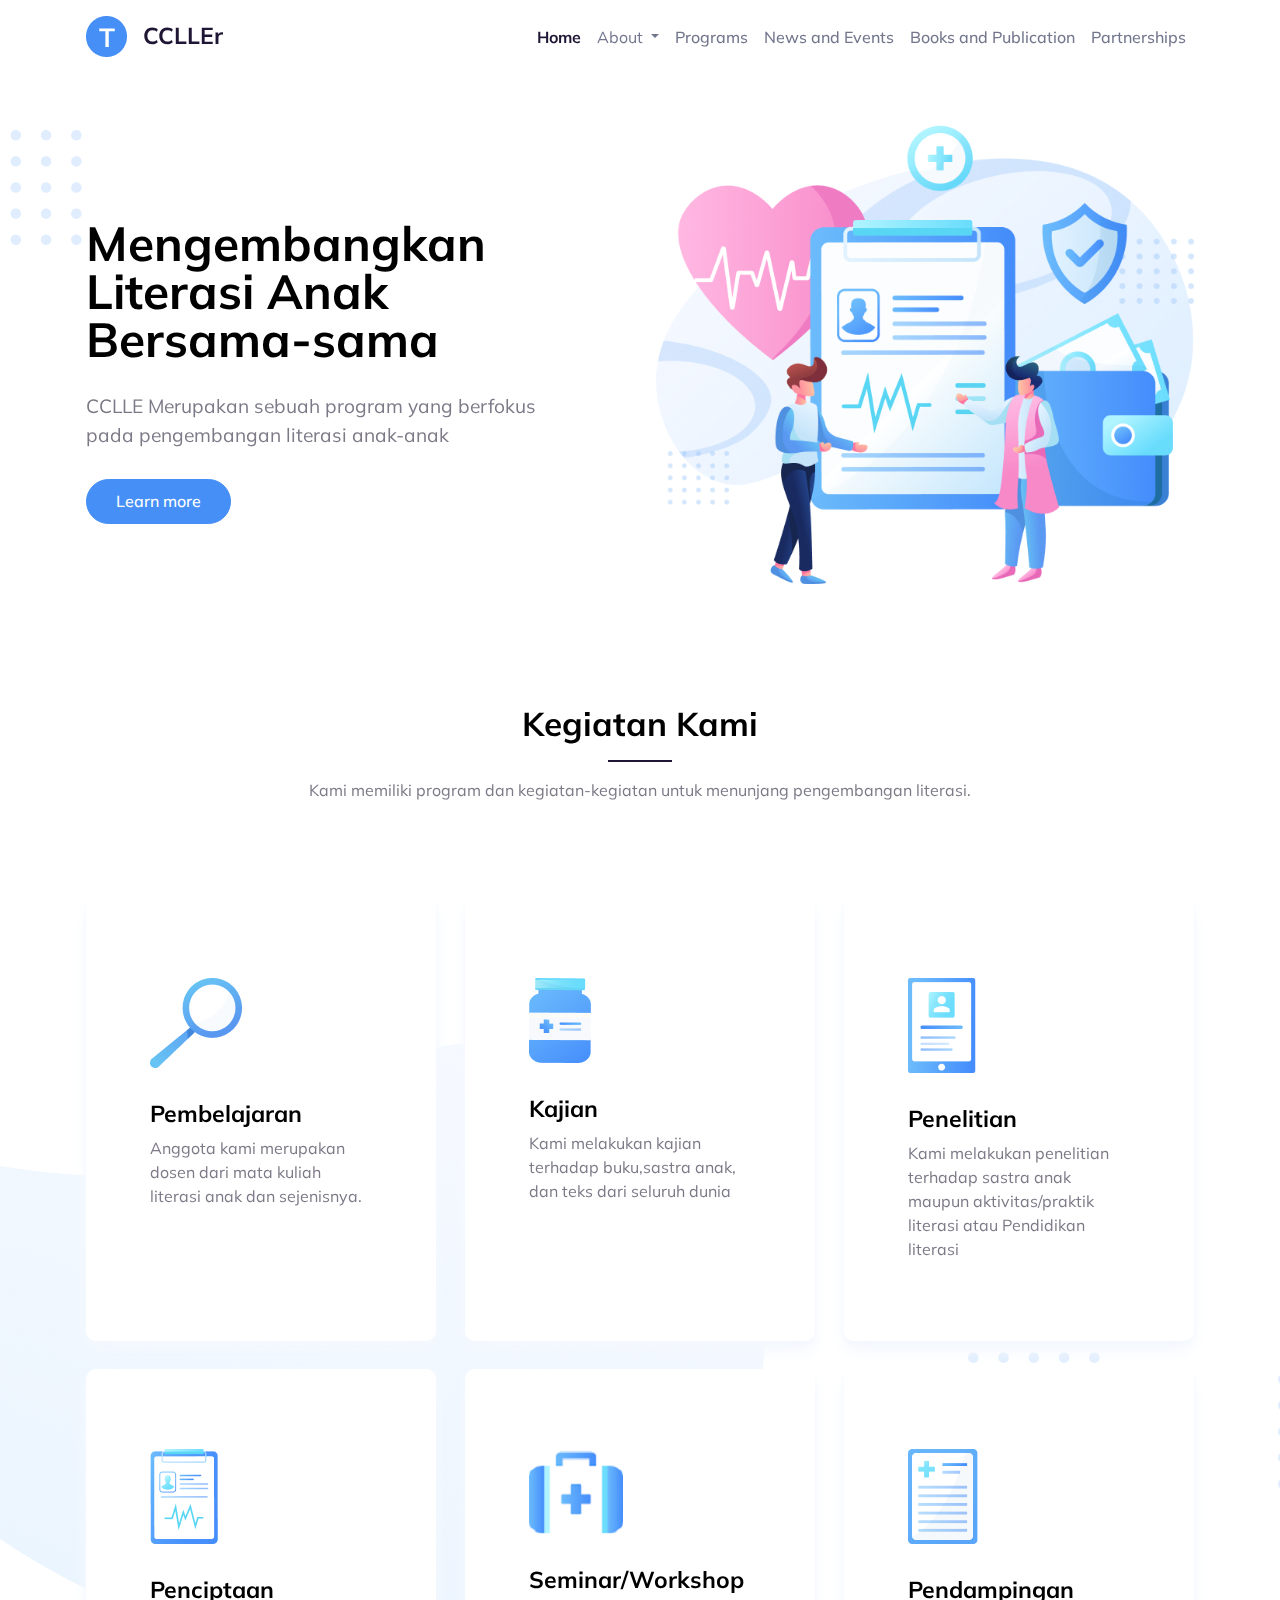
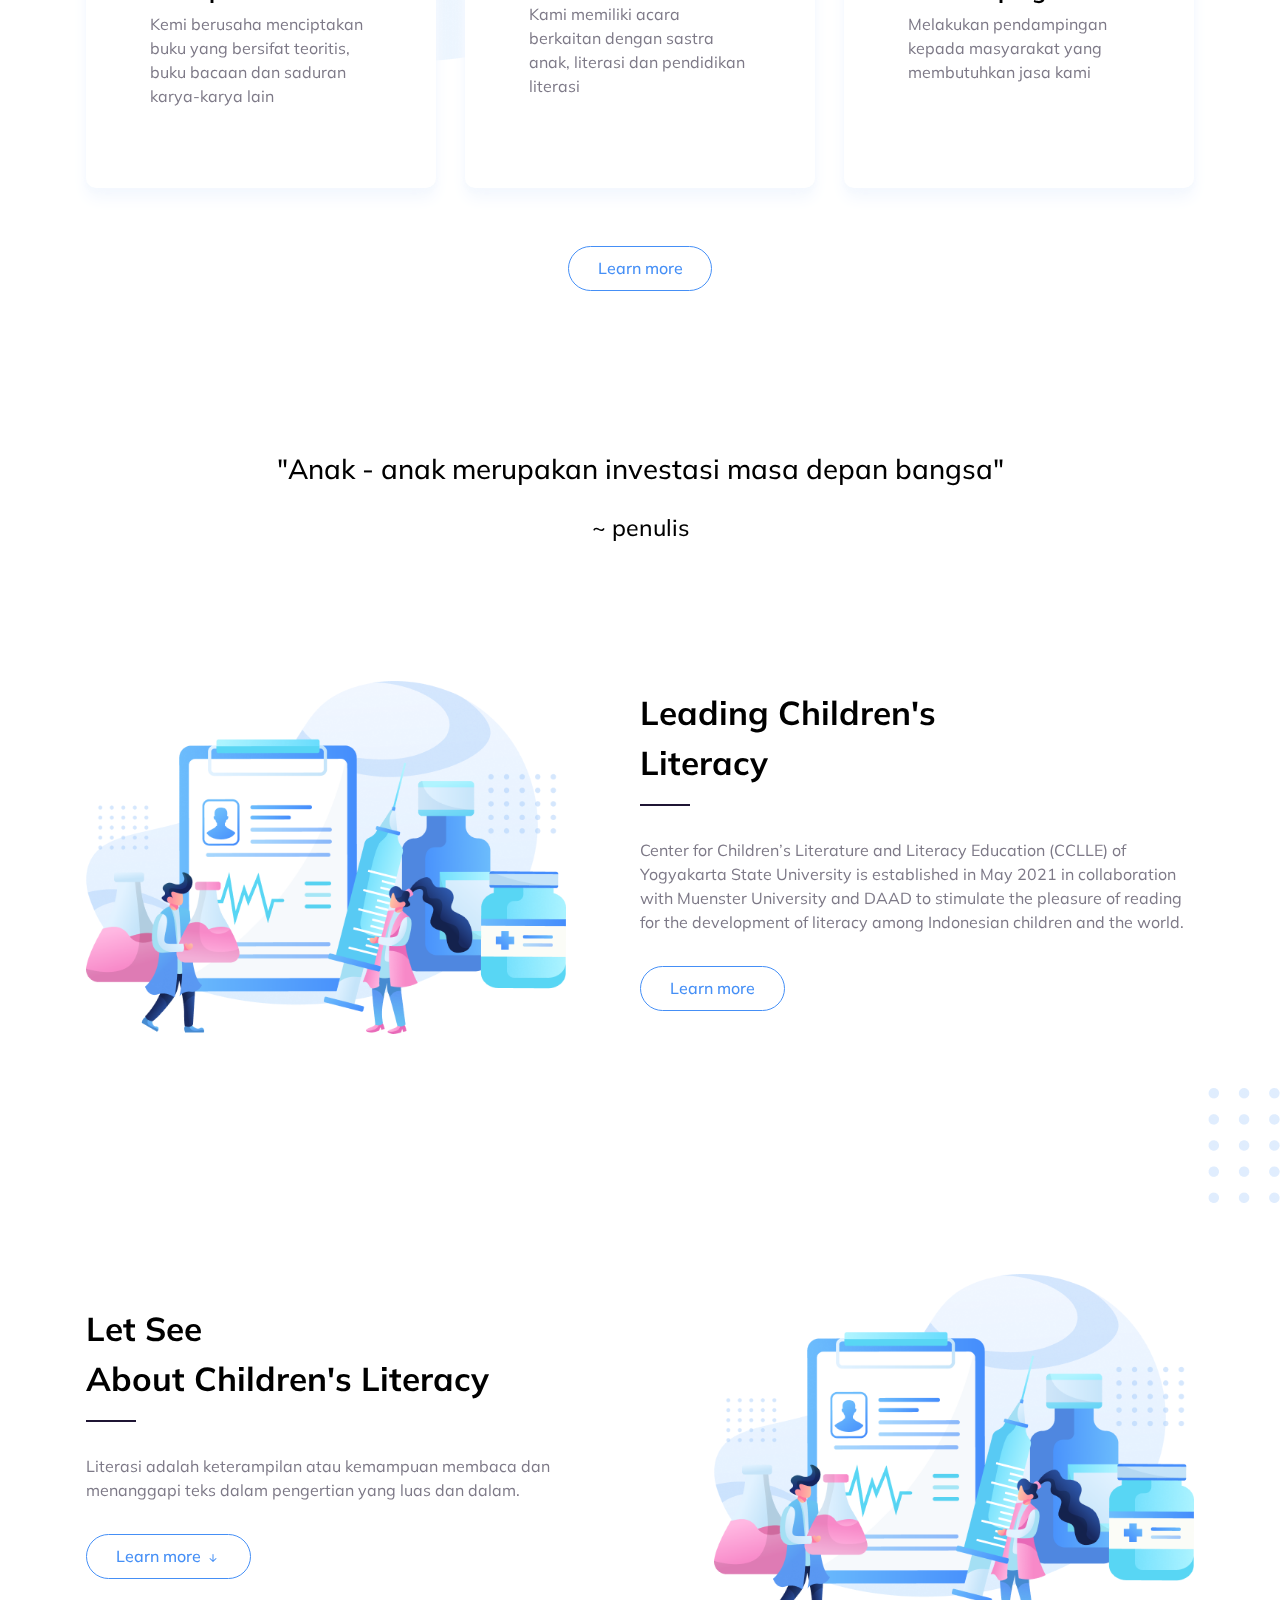
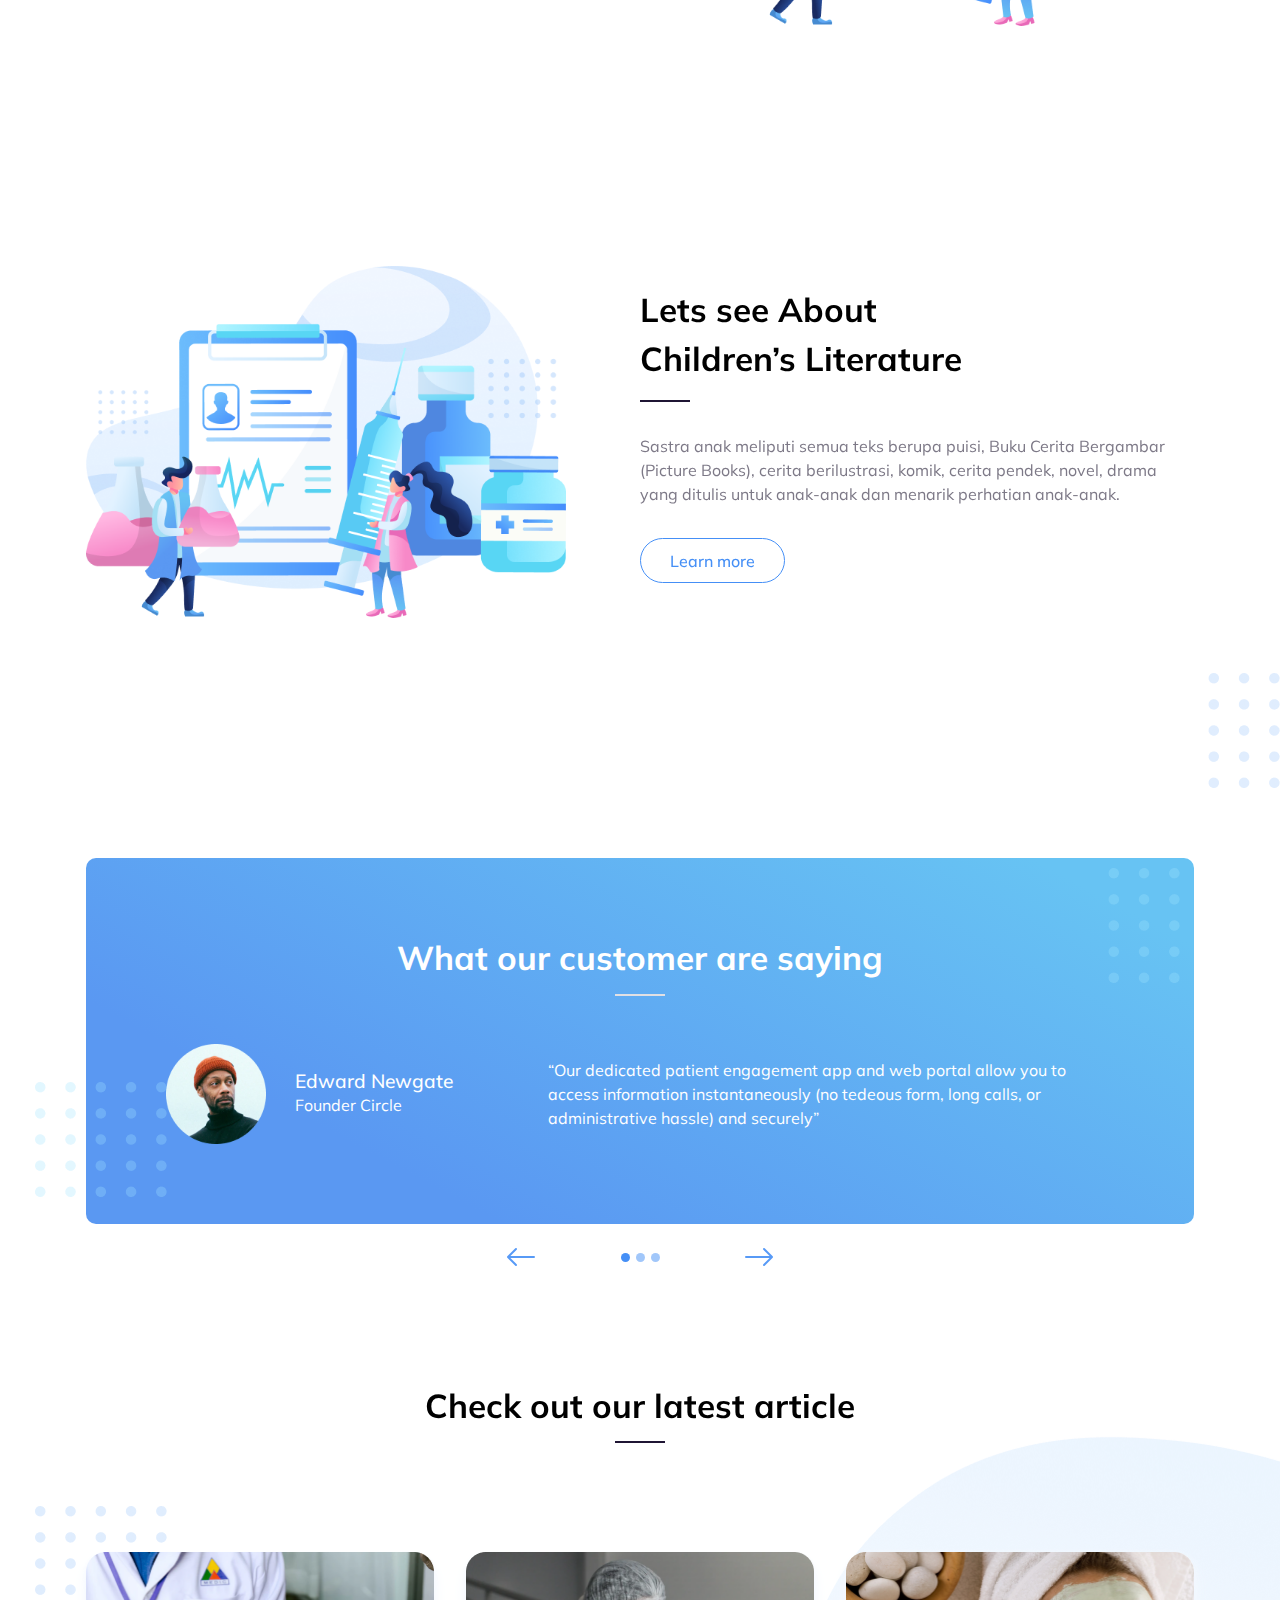
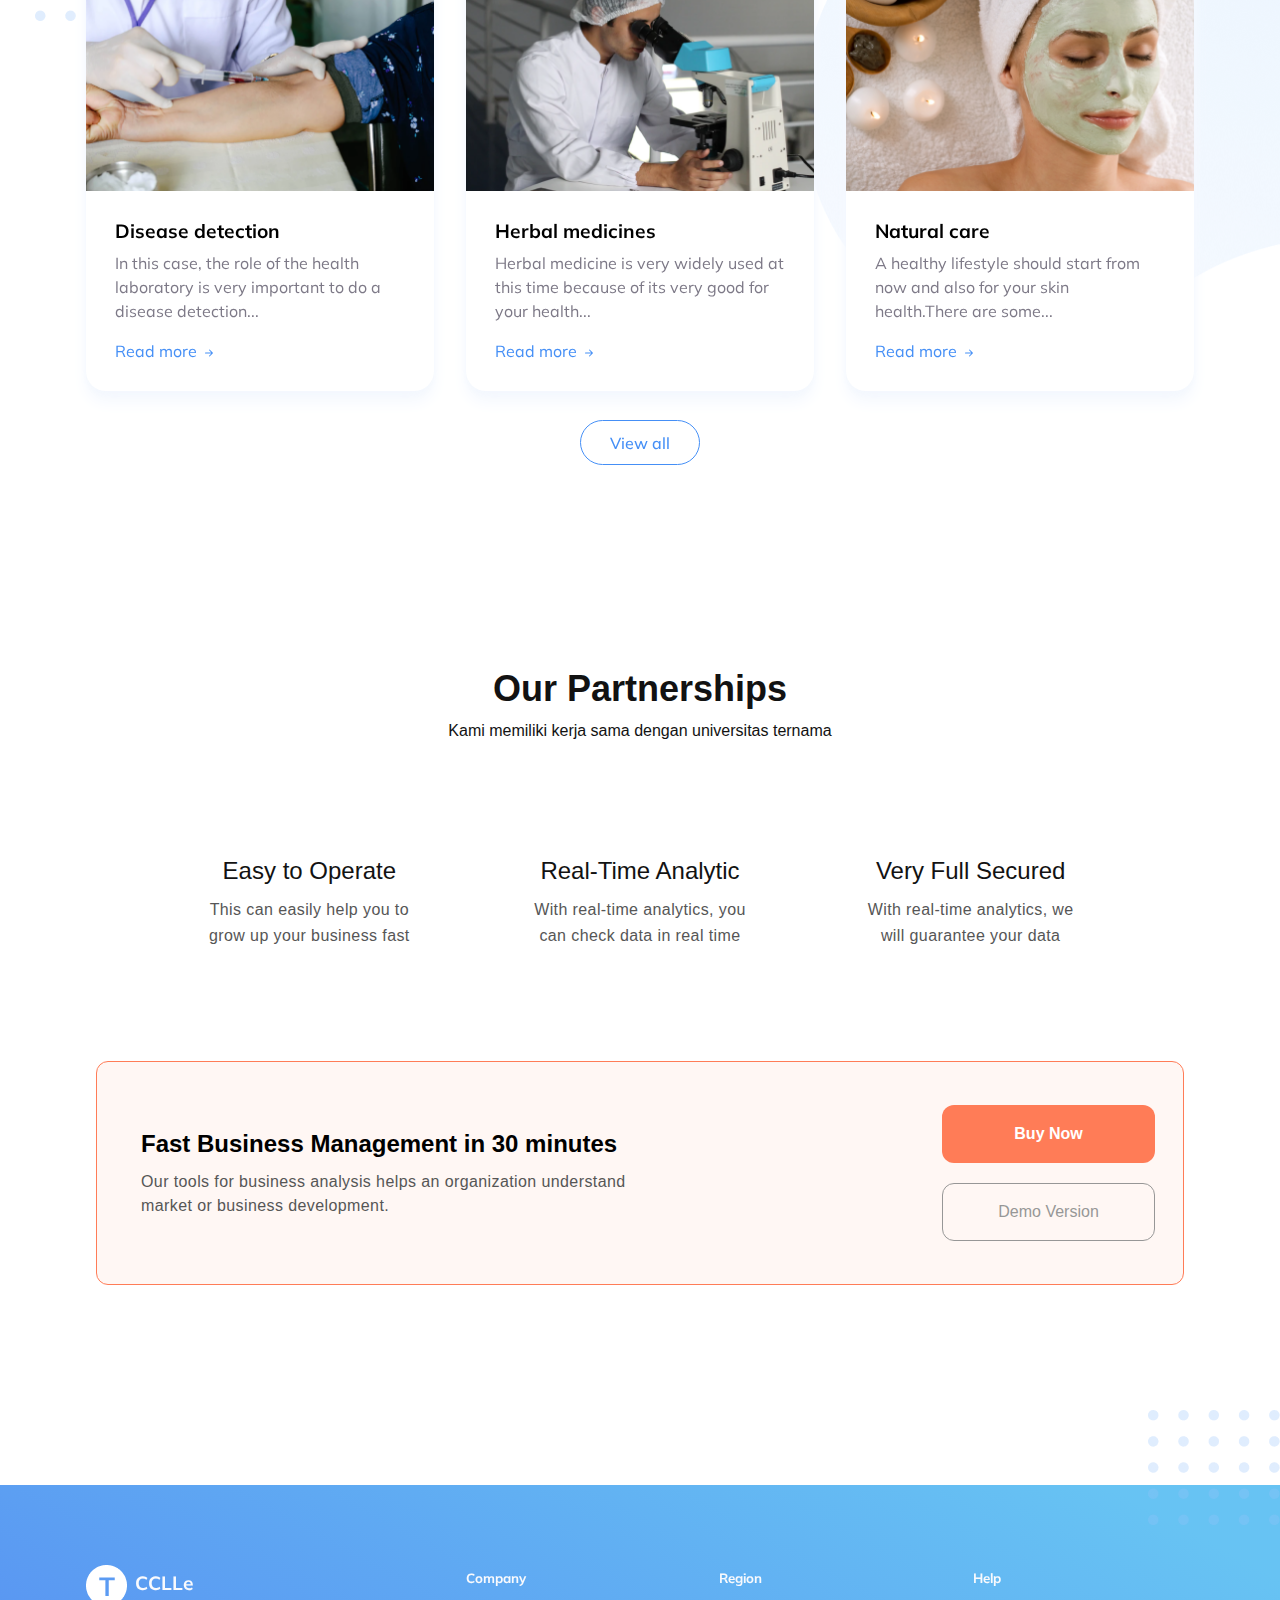
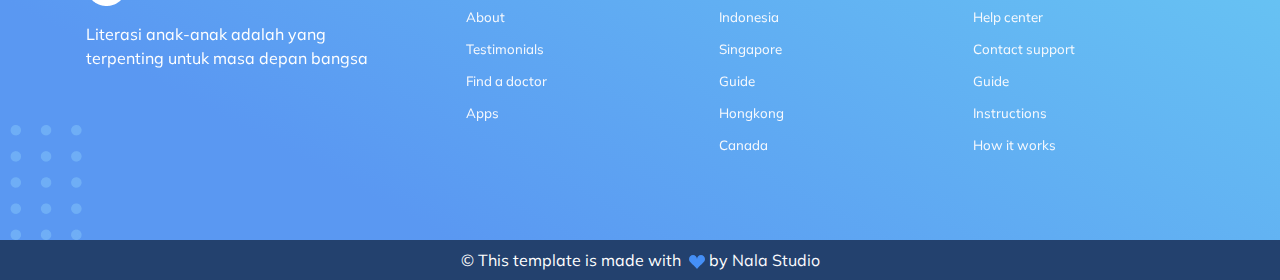
==== commit 5e57334b: "index beautify" ====
--- a/index.html
+++ b/index.html
@@ -40,15 +40,25 @@
     <!-- ===============================================-->
     <main class="main" id="top">
       <nav class="navbar navbar-expand-lg navbar-light fixed-top py-3" data-navbar-on-scroll="data-navbar-on-scroll">
-        <div class="container"><a class="navbar-brand d-flex align-items-center fw-bold fs-2" href="#"><img class="d-inline-block me-3" src="assets/img/icons/logo.png" alt="" />Trafalgar</a>
+        <div class="container"><a class="navbar-brand d-flex align-items-center fw-bold fs-2" href="#"><img class="d-inline-block me-3" src="assets/img/icons/logo.png" alt="" />CCLLEr</a>
           <button class="navbar-toggler collapsed" type="button" data-bs-toggle="collapse" data-bs-target="#navbarSupportedContent" aria-controls="navbarSupportedContent" aria-expanded="false" aria-label="Toggle navigation"><span class="navbar-toggler-icon"></span></button>
           <div class="collapse navbar-collapse border-top border-lg-0 mt-4 mt-lg-0" id="navbarSupportedContent">
             <ul class="navbar-nav ms-auto pt-2 pt-lg-0">
               <li class="nav-item"><a class="nav-link fw-bold active" aria-current="page" href="#">Home</a></li>
-              <li class="nav-item"><a class="nav-link" href="#">Find a doctor</a></li>
-              <li class="nav-item"><a class="nav-link" href="#">Apps</a></li>
-              <li class="nav-item"><a class="nav-link" href="#testimonial">Testimonials</a></li>
-              <li class="nav-item"><a class="nav-link" href="#about">About us</a></li>
+              <li class="nav-item dropdown">
+                <a class="nav-link dropdown-toggle" href="#" id="navbarDropdown" role="button" data-bs-toggle="dropdown" aria-expanded="false">
+                  About
+                </a>
+                <ul class="dropdown-menu" aria-labelledby="navbarDropdown">
+                  <li><a class="dropdown-item" href="about.html">About Us</a></li>
+                  <li><a class="dropdown-item" href="literature.html">About Childrens Literature</a></li>
+                  <li><a class="dropdown-item" href="literacy.html">About Childrens Literacy</a></li>
+                </ul>
+              </li>
+              <li class="nav-item"><a class="nav-link fw-medium" href="#">Programs </a></li>
+              <li class="nav-item"><a class="nav-link fw-medium" href="#">News and Events</a></li>
+              <li class="nav-item"><a class="nav-link fw-medium" href="#">Books and Publication</a></li>
+              <li class="nav-item"><a class="nav-link fw-medium" href="#">Partnerships</a></li>
             </ul>
           </div>
         </div>
@@ -333,7 +343,8 @@
           </div>
         </div>
       </section>
-      <section>
+
+      <section class="py-1">
         <div class="bg-holder" style="background-image:url(assets/img/illustrations/article-bg.png);background-position:right center;background-size:auto;">
         </div>
         <!--/.bg-holder-->
@@ -389,6 +400,85 @@
           </div>
         </div>
       </section>
+
+    <!--BWA Elements-->
+      <section class="h-100 w-100 bg-white" style="box-sizing: border-box">
+  
+        <div class="content-2-1 container-xxl mx-auto p-0  position-relative" style="font-family: 'Poppins', sans-serif">
+          <div class="text-center title-text">
+            <h1 class="text-title">Our Partnerships</h1>
+            <p class="text-caption" style="margin-left: 3rem; margin-right: 3rem">
+              Kami memiliki kerja sama dengan universitas ternama
+            </p>
+          </div>
+    
+          <div class="grid-padding text-center">
+            <div class="row">
+              <div class="col-lg-4 column">
+                <div class="icon">
+                  <img src="http://api.elements.buildwithangga.com/storage/files/2/assets/Content/Content2/Content-2-2.png"
+                    alt="" />
+                </div>
+                <h3 class="icon-title">Easy to Operate</h3>
+                <p class="icon-caption">
+                  This can easily help you to<br />
+                  grow up your business fast
+                </p>
+              </div>
+              <div class="col-lg-4 column">
+                <div class="icon">
+                  <img src="http://api.elements.buildwithangga.com/storage/files/2/assets/Content/Content2/Content-2-3.png"
+                    alt="" />
+                </div>
+                <h3 class="icon-title">Real-Time Analytic</h3>
+                <p class="icon-caption">
+                  With real-time analytics, you<br />
+                  can check data in real time
+                </p>
+              </div>
+              <div class="col-lg-4 column">
+                <div class="icon">
+                  <img src="http://api.elements.buildwithangga.com/storage/files/2/assets/Content/Content2/Content-2-4.png"
+                    alt="" />
+                </div>
+                <h3 class="icon-title">Very Full Secured</h3>
+                <p class="icon-caption">
+                  With real-time analytics, we<br />
+                  will guarantee your data
+                </p>
+              </div>
+            </div>
+          </div>
+    
+          <div class="card-block">
+            <div class="card">
+              <div class="d-flex flex-lg-row flex-column align-items-center">
+                <div class="me-lg-3">
+                  <img
+                    src="http://api.elements.buildwithangga.com/storage/files/2/assets/Content/Content2/Content-2-1%20(1).png"
+                    alt="" />
+                </div>
+                <div class="flex-grow-1 text-lg-start text-center card-text">
+                  <h3 class="card-title">
+                    Fast Business Management in 30 minutes
+                  </h3>
+                  <p class="card-caption">
+                    Our tools for business analysis helps an organization
+                    understand<br class="d-none d-lg-block" />
+                    market or business development.
+                  </p>
+                </div>
+                <div class="card-btn-space">
+                  <button class="btn btn-card text-white">Buy Now</button>
+                  <button class="btn btn-outline">Demo Version</button>
+                </div>
+              </div>
+            </div>
+          </div>
+        </div>
+      </section> 
+      <!--BWA Elements End-->
+
       <section class="py-6 pt-7 bg-primary-gradient">
         <div class="bg-holder" style="background-image:url(assets/img/illustrations/dot.png);background-position:left bottom;background-size:auto;filter:contrast(1.5);">
         </div>
@@ -400,8 +490,8 @@
 
         <div class="container">
           <div class="row">
-            <div class="col-12 col-lg-4 order-0 order-sm-0 pe-6"><a class="text-decoration-none" href="#"><img class="img-fluid me-2" src="assets/img/icons/footer-logo.png" alt="" /><span class="fw-bold fs-1 text-light">Trafalgar</span></a>
-              <p class="mt-3 text-white">Trafalgar provides progressive, and affordable healthcare, accessible on mobile and online for everyone</p>
+            <div class="col-12 col-lg-4 order-0 order-sm-0 pe-6"><a class="text-decoration-none" href="#"><img class="img-fluid me-2" src="assets/img/icons/footer-logo.png" alt="" /><span class="fw-bold fs-1 text-light">CCLLe</span></a>
+              <p class="mt-3 text-white">Literasi anak-anak adalah yang terpenting untuk masa depan bangsa</p>
             </div>
             <div class="col-4 col-md-4 col-lg mb-3 order-2 order-sm-1">
               <h6 class="lh-lg fw-bold text-light">Company</h6>
@@ -439,7 +529,7 @@
 
       <!-- ============================================-->
       <!-- <section> begin ============================-->
-      <section class="py-2">
+      <section class="py-2 bg-bottom-footer">
 
         <div class="container">
           <div class="row">
@@ -448,7 +538,7 @@
                 <p class="mb-0">&copy; This template is made with&nbsp;
                   <svg class="bi bi-suit-heart-fill" xmlns="http://www.w3.org/2000/svg" width="16" height="16" fill="#458FF6" viewBox="0 0 16 16">
                     <path d="M4 1c2.21 0 4 1.755 4 3.92C8 2.755 9.79 1 12 1s4 1.755 4 3.92c0 3.263-3.234 4.414-7.608 9.608a.513.513 0 0 1-.784 0C3.234 9.334 0 8.183 0 4.92 0 2.755 1.79 1 4 1z"></path>
-                  </svg>&nbsp;by&nbsp;<a class="text-black" href="https://themewagon.com/" target="_blank">ThemeWagon </a>
+                  </svg>&nbsp;by&nbsp;<a class="text-light" href="https://themewagon.com/" target="_blank">Nala Studio </a>
                 </p>
               </div>
             </div>
--- a/assets/css/theme.css
+++ b/assets/css/theme.css
@@ -9495,6 +9495,11 @@
   line-height: 2 !important;
 }
 
+.bg-bottom-footer{
+  background-color: #23416e !important;
+  color:white;
+}
+
 .bg-facebook {
   background-color: #3c5a99 !important;
 }
@@ -18228,6 +18233,175 @@
   border: 0;
 }
 
+/*BWA ELEMENTS*/
+.content-2-1 .btn:focus,
+.content-2-1 .btn:active {
+  outline: none !important;
+}
+
+.content-2-1 .title-text {
+  padding-top: 5rem;
+  margin-bottom: 3rem;
+}
+
+.content-2-1 .text-title {
+  font: 600 2.25rem/2.5rem Poppins, sans-serif;
+  color: #121212;
+  margin-bottom: 0.625rem;
+}
+
+.content-2-1 .text-caption {
+  color: #121212;
+  font-weight: 300;
+}
+
+.content-2-1 .column {
+  padding: 2rem 2.25rem;
+}
+
+.content-2-1 .icon {
+  margin-bottom: 1.5rem;
+}
+
+.content-2-1 .icon-title {
+  font: 500 1.5rem/2rem Poppins, sans-serif;
+  margin-bottom: 0.625rem;
+  color: #121212;
+}
+
+.content-2-1 .icon-caption {
+  font: 400 1rem/1.625 Poppins, sans-serif;
+  letter-spacing: 0.025em;
+  color: #565656;
+}
+
+.content-2-1 .card-block {
+  padding: 1rem 1rem 5rem;
+}
+
+.content-2-1 .card {
+  padding: 1.75rem;
+  background-color: #fff7f4;
+  border-radius: 0.75rem;
+  border: 1px solid #ff7c57;
+}
+
+.content-2-1 .card-title {
+  font: 600 1.5rem/2rem Poppins, sans-serif;
+  margin-bottom: 0.625rem;
+  color: #000000;
+}
+
+.content-2-1 .card-caption {
+  font: 300 1rem/1.5rem Poppins, sans-serif;
+  color: #565656;
+  letter-spacing: 0.025em;
+  margin-bottom: 0;
+}
+
+.content-2-1 .btn-card {
+  font: 700 1rem/1.5rem Poppins, sans-serif;
+  background-color: #ff7c57;
+  padding-top: 1rem;
+  padding-bottom: 1rem;
+  width: 100%;
+  border-radius: 0.75rem;
+  margin-bottom: 1.25rem;
+}
+
+.content-2-1 .btn-card:hover {
+  --tw-shadow: 0 10px 15px -3px rgba(0, 0, 0, 0.1),
+    0 4px 6px -2px rgba(0, 0, 0, 0.05);
+  box-shadow: var(--tw-ring-offset-shadow, 0 0 #0000),
+    var(--tw-ring-shadow, 0 0 #0000), var(--tw-shadow);
+}
+
+.content-2-1 .btn-outline {
+  font: 400 1rem/1.5rem Poppins, sans-serif;
+  color: #979797;
+  border: 1px solid #979797;
+  padding-top: 1rem;
+  padding-bottom: 1rem;
+  width: 100%;
+  border-radius: 0.75rem;
+}
+
+.content-2-1 .btn-outline:hover {
+  border: 1px solid #ff7c57;
+  color: #ff7c57;
+}
+
+.content-2-1 .card-text {
+  padding-top: 1.5rem;
+  padding-bottom: 1.5rem;
+}
+
+.content-2-1 .grid-padding {
+  padding: 0rem 1rem 3rem;
+}
+
+@media (min-width: 576px) {
+  .content-2-1 .grid-padding {
+    padding: 0rem 2rem 3rem;
+  }
+
+  .content-2-1 .card-block {
+    padding: 3rem 2rem 5rem;
+  }
+}
+
+@media (min-width: 768px) {
+  .content-2-1 .grid-padding {
+    padding: 0rem 4rem 3rem;
+  }
+
+  .content-2-1 .card-block {
+    padding: 3rem 4rem 5rem;
+  }
+}
+
+@media (min-width: 992px) {
+  .content-2-1 .grid-padding {
+    padding: 1rem 6rem 3rem;
+  }
+
+  .content-2-1 .card-block {
+    padding: 3rem 6rem 5rem;
+  }
+
+  .content-2-1 .column {
+    padding: 0rem 2.25rem;
+  }
+}
+
+@media (min-width: 1200px) {
+  .content-2-1 .grid-padding {
+    padding: 1rem 10rem 3rem;
+  }
+
+  .content-2-1 .card-block {
+    padding: 3rem 6rem 5rem;
+  }
+
+  .content-2-1 .card-btn-space {
+    margin-top: 15px;
+    margin-bottom: 15px;
+  }
+
+  .content-2-1 .btn-outline,
+  .content-2-1 .btn-card {
+    width: 95%;
+    float: right;
+  }
+}
+
+@media (max-width: 980px) {
+  .content-2-1 .card-btn-space {
+    width: 100%;
+  }
+}
+/*BWA ENDS*/
+
 /*-----------------------------------------------
 |   User Styles
 -----------------------------------------------*/
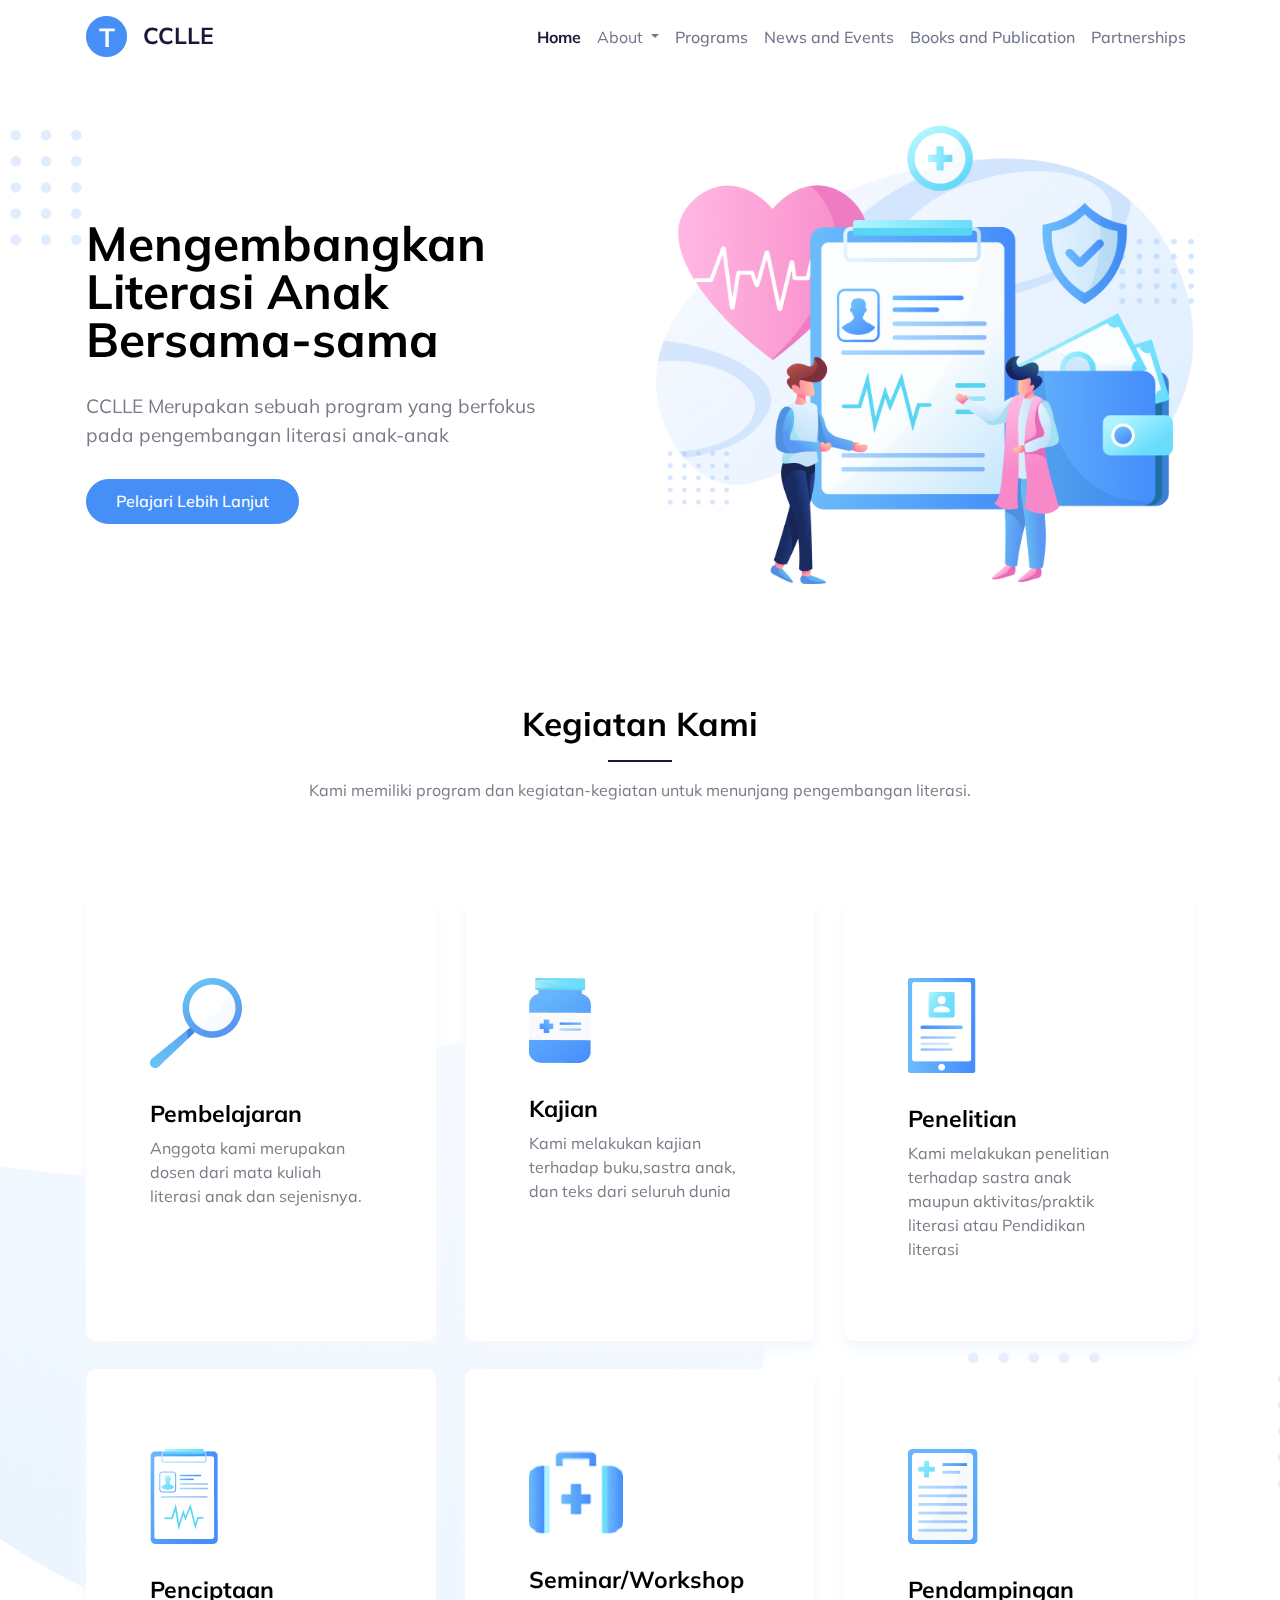
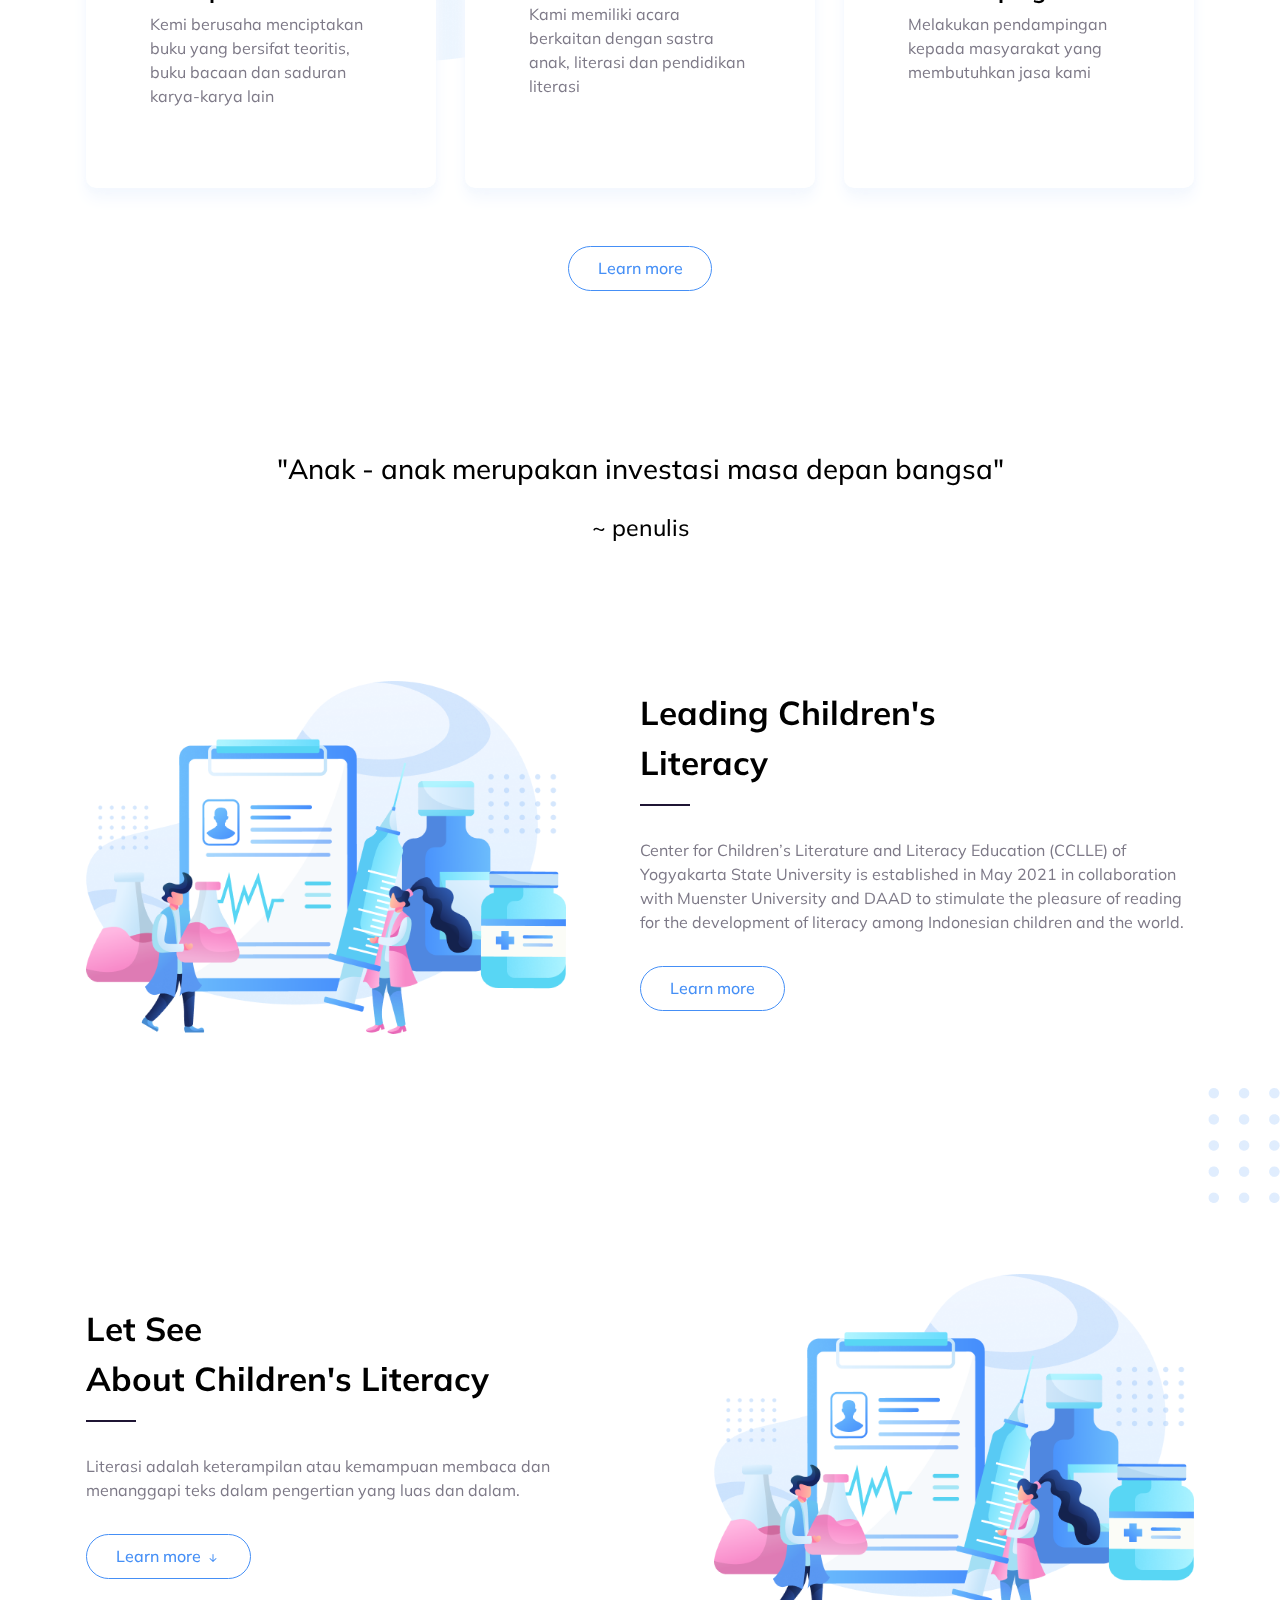
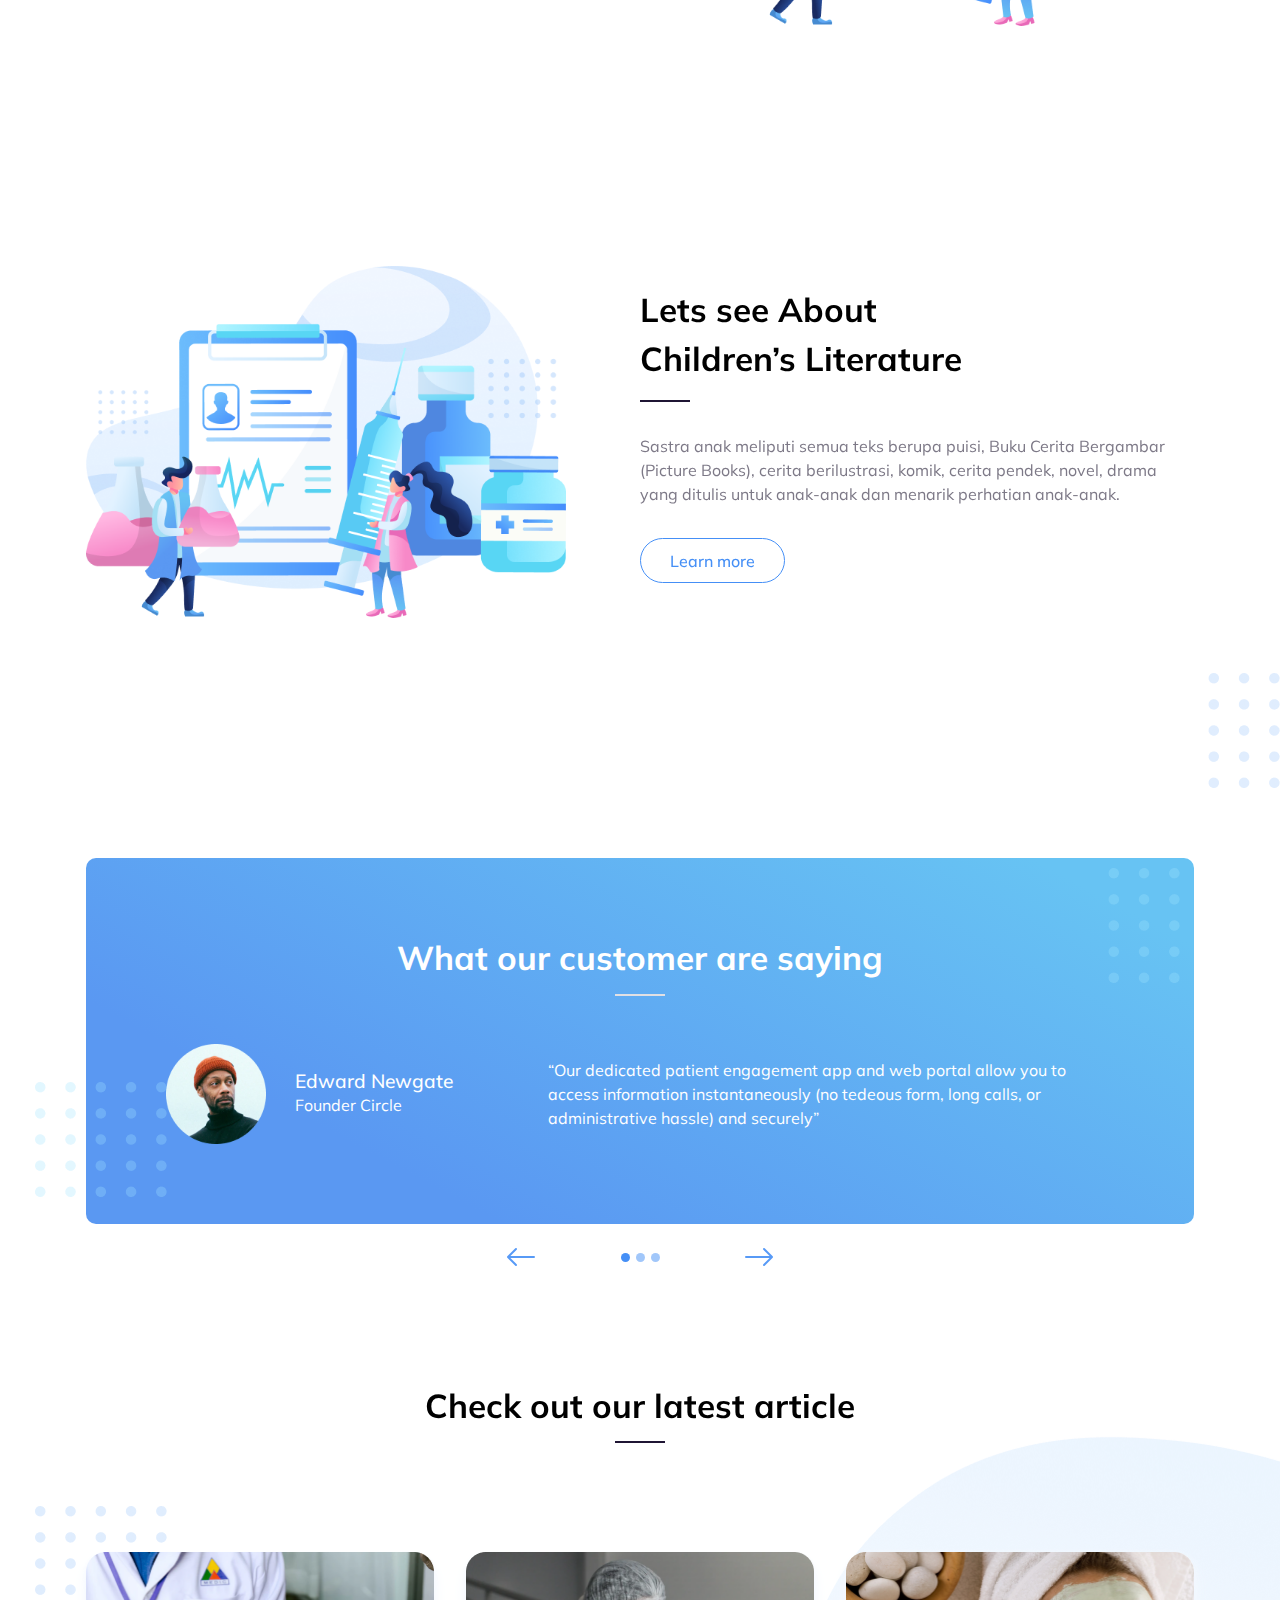
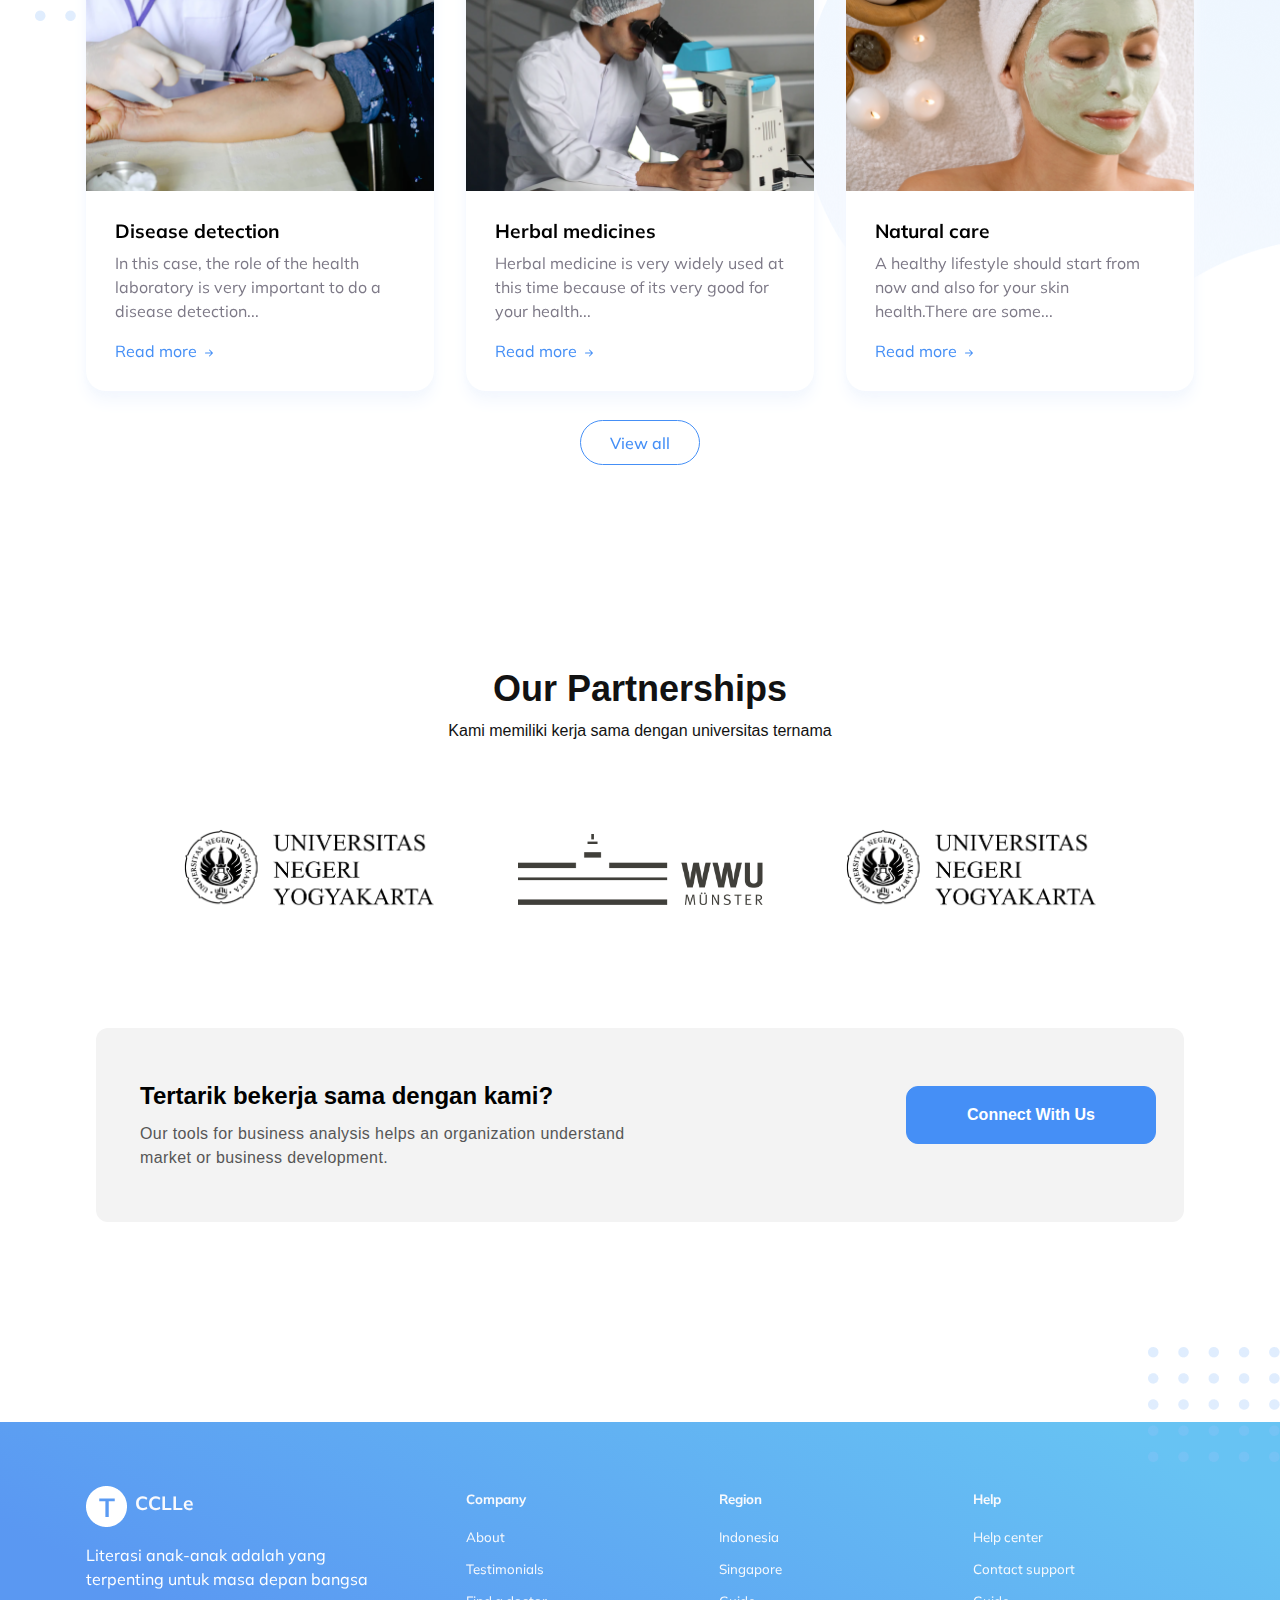
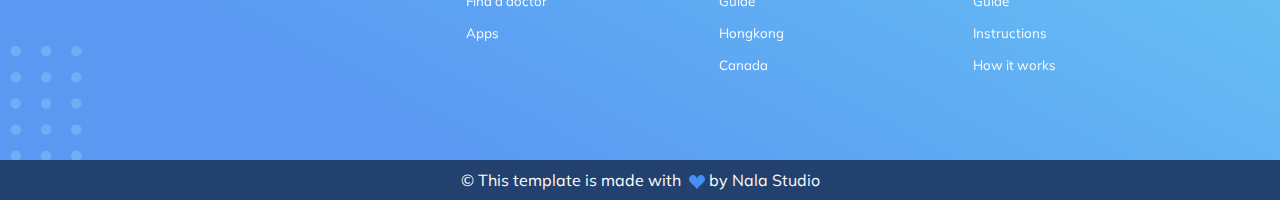
==== commit d8138e38: "books ok" ====
--- a/index.html
+++ b/index.html
@@ -40,11 +40,11 @@
     <!-- ===============================================-->
     <main class="main" id="top">
       <nav class="navbar navbar-expand-lg navbar-light fixed-top py-3" data-navbar-on-scroll="data-navbar-on-scroll">
-        <div class="container"><a class="navbar-brand d-flex align-items-center fw-bold fs-2" href="#"><img class="d-inline-block me-3" src="assets/img/icons/logo.png" alt="" />CCLLEr</a>
+        <div class="container"><a class="navbar-brand d-flex align-items-center fw-bold fs-2" href="#"><img class="d-inline-block me-3" src="assets/img/icons/logo.png" alt="" />CCLLE</a>
           <button class="navbar-toggler collapsed" type="button" data-bs-toggle="collapse" data-bs-target="#navbarSupportedContent" aria-controls="navbarSupportedContent" aria-expanded="false" aria-label="Toggle navigation"><span class="navbar-toggler-icon"></span></button>
           <div class="collapse navbar-collapse border-top border-lg-0 mt-4 mt-lg-0" id="navbarSupportedContent">
             <ul class="navbar-nav ms-auto pt-2 pt-lg-0">
-              <li class="nav-item"><a class="nav-link fw-bold active" aria-current="page" href="#">Home</a></li>
+              <li class="nav-item"><a class="nav-link fw-bold active" aria-current="page" href="index.html">Home</a></li>
               <li class="nav-item dropdown">
                 <a class="nav-link dropdown-toggle" href="#" id="navbarDropdown" role="button" data-bs-toggle="dropdown" aria-expanded="false">
                   About
@@ -57,7 +57,7 @@
               </li>
               <li class="nav-item"><a class="nav-link fw-medium" href="#">Programs </a></li>
               <li class="nav-item"><a class="nav-link fw-medium" href="#">News and Events</a></li>
-              <li class="nav-item"><a class="nav-link fw-medium" href="#">Books and Publication</a></li>
+              <li class="nav-item"><a class="nav-link fw-medium" href="books.html">Books and Publication</a></li>
               <li class="nav-item"><a class="nav-link fw-medium" href="#">Partnerships</a></li>
             </ul>
           </div>
@@ -73,7 +73,7 @@
             <div class="col-md-5 col-lg-6 order-md-1 pt-8"><img class="img-fluid" src="assets/img/illustrations/hero-header.png" alt="" /></div>
             <div class="col-md-7 col-lg-6 text-center text-md-start pt-5 pt-md-9">
               <h1 class="mb-4 display-3 fw-bold">Mengembangkan Literasi Anak <br class="d-block d-lg-none d-xl-block" />Bersama-sama</h1>
-              <p class="mt-3 mb-4 fs-1">CCLLE Merupakan sebuah program yang berfokus<br class="d-none d-lg-block" />pada pengembangan literasi anak-anak</p><a class="btn btn-lg btn-primary rounded-pill hover-top" href="#" role="button">Learn more</a>
+              <p class="mt-3 mb-4 fs-1">CCLLE Merupakan sebuah program yang berfokus<br class="d-none d-lg-block" />pada pengembangan literasi anak-anak</p><a class="btn btn-lg btn-primary rounded-pill hover-top" href="#" role="button">Pelajari Lebih Lanjut</a>
             </div>
           </div>
         </div>
@@ -412,41 +412,11 @@
             </p>
           </div>
     
-          <div class="grid-padding text-center">
+          <div class="grid-padding text-center align-self-center">
             <div class="row">
-              <div class="col-lg-4 column">
-                <div class="icon">
-                  <img src="http://api.elements.buildwithangga.com/storage/files/2/assets/Content/Content2/Content-2-2.png"
-                    alt="" />
-                </div>
-                <h3 class="icon-title">Easy to Operate</h3>
-                <p class="icon-caption">
-                  This can easily help you to<br />
-                  grow up your business fast
-                </p>
-              </div>
-              <div class="col-lg-4 column">
-                <div class="icon">
-                  <img src="http://api.elements.buildwithangga.com/storage/files/2/assets/Content/Content2/Content-2-3.png"
-                    alt="" />
-                </div>
-                <h3 class="icon-title">Real-Time Analytic</h3>
-                <p class="icon-caption">
-                  With real-time analytics, you<br />
-                  can check data in real time
-                </p>
-              </div>
-              <div class="col-lg-4 column">
-                <div class="icon">
-                  <img src="http://api.elements.buildwithangga.com/storage/files/2/assets/Content/Content2/Content-2-4.png"
-                    alt="" />
-                </div>
-                <h3 class="icon-title">Very Full Secured</h3>
-                <p class="icon-caption">
-                  With real-time analytics, we<br />
-                  will guarantee your data
-                </p>
-              </div>
+                <div class="col-sm-6 col-lg mb-4 mb-lg-0 d-flex flex-center"><img src="assets/img/logo/Group 12.png" alt="brands" width="250"/></div>
+                <div class="col-sm-6 col-lg mb-4 mb-lg-0 d-flex flex-center"><img src="assets/img/logo/wwumunster.png" alt="brands" width="250" /></div>
+                <div class="col-sm-6 col-lg mb-4 mb-lg-0 d-flex flex-center"><img src="assets/img/logo/Group 12.png" alt="brands" width="250" /></div>
             </div>
           </div>
     
@@ -460,7 +430,7 @@
                 </div>
                 <div class="flex-grow-1 text-lg-start text-center card-text">
                   <h3 class="card-title">
-                    Fast Business Management in 30 minutes
+                    Tertarik bekerja sama dengan kami?
                   </h3>
                   <p class="card-caption">
                     Our tools for business analysis helps an organization
@@ -469,8 +439,7 @@
                   </p>
                 </div>
                 <div class="card-btn-space">
-                  <button class="btn btn-card text-white">Buy Now</button>
-                  <button class="btn btn-outline">Demo Version</button>
+                  <button class="btn btn-card text-white btn-primary">Connect With Us</button>
                 </div>
               </div>
             </div>
@@ -479,7 +448,7 @@
       </section> 
       <!--BWA Elements End-->
 
-      <section class="py-6 pt-7 bg-primary-gradient">
+      <section class="py-6 bg-primary-gradient">
         <div class="bg-holder" style="background-image:url(assets/img/illustrations/dot.png);background-position:left bottom;background-size:auto;filter:contrast(1.5);">
         </div>
         <!--/.bg-holder-->
--- a/assets/css/theme.css
+++ b/assets/css/theme.css
@@ -18281,9 +18281,8 @@
 
 .content-2-1 .card {
   padding: 1.75rem;
-  background-color: #fff7f4;
+  background-color: #f3f3f3;
   border-radius: 0.75rem;
-  border: 1px solid #ff7c57;
 }
 
 .content-2-1 .card-title {
@@ -18301,7 +18300,6 @@
 
 .content-2-1 .btn-card {
   font: 700 1rem/1.5rem Poppins, sans-serif;
-  background-color: #ff7c57;
   padding-top: 1rem;
   padding-bottom: 1rem;
   width: 100%;
@@ -18390,7 +18388,7 @@
 
   .content-2-1 .btn-outline,
   .content-2-1 .btn-card {
-    width: 95%;
+    width: 250px;
     float: right;
   }
 }
@@ -18402,6 +18400,445 @@
 }
 /*BWA ENDS*/
 
+/*Additional*/
+
+.breadcrumb__option a {
+	display: inline-block;
+	font-size: 16px;
+	color: black;
+	font-weight: 700;
+	margin-right: 20px;
+	position: relative;
+}
+
+.breadcrumb__option a:after {
+	position: absolute;
+	right: -12px;
+	top: 13px;
+	height: 1px;
+	width: 10px;
+	background: black;
+	content: "";
+}
+
+.breadcrumb__option span {
+	display: inline-block;
+	font-size: 16px;
+	color: black;
+}
+
+
+.spad {
+	padding-top: 100px;
+	padding-bottom: 100px;
+}
+.set-bg {
+	background-repeat: no-repeat;
+	background-size: cover;
+	background-position: top center;
+}
+.product {
+	padding-top: 80px;
+	padding-bottom: 80px;
+}
+
+.product__discount {
+	padding-bottom: 50px;
+}
+
+.product__discount__title {
+	text-align: left;
+	margin-bottom: 65px;
+}
+
+.product__discount__title h2 {
+	display: inline-block;
+}
+
+.product__discount__title h2:after {
+	margin: 0;
+	width: 100%;
+}
+
+.product__discount__item:hover .product__discount__item__pic .product__item__pic__hover {
+	bottom: 20px;
+}
+
+.product__discount__item__pic {
+	height: 270px;
+	position: relative;
+	overflow: hidden;
+}
+
+.product__discount__item__pic .product__discount__percent {
+	height: 45px;
+	width: 45px;
+	background: #dd2222;
+	border-radius: 50%;
+	font-size: 14px;
+	color: #ffffff;
+	line-height: 45px;
+	text-align: center;
+	position: absolute;
+	left: 15px;
+	top: 15px;
+}
+
+.product__item__pic__hover {
+	position: absolute;
+	left: 0;
+	bottom: -50px;
+	width: 100%;
+	text-align: center;
+	-webkit-transition: all, 0.5s;
+	-moz-transition: all, 0.5s;
+	-ms-transition: all, 0.5s;
+	-o-transition: all, 0.5s;
+	transition: all, 0.5s;
+}
+
+.product__item__pic__hover li {
+	list-style: none;
+	display: inline-block;
+	margin-right: 6px;
+}
+
+.product__item__pic__hover li:last-child {
+	margin-right: 0;
+}
+
+.product__item__pic__hover li:hover a {
+	background: #7fad39;
+	border-color: #7fad39;
+}
+
+.product__item__pic__hover li:hover a i {
+	color: #ffffff;
+	transform: rotate(360deg);
+}
+
+.product__item__pic__hover li a {
+	font-size: 16px;
+	color: #1c1c1c;
+	height: 40px;
+	width: 40px;
+	line-height: 40px;
+	text-align: center;
+	border: 1px solid #ebebeb;
+	background: #ffffff;
+	display: block;
+	border-radius: 50%;
+	-webkit-transition: all, 0.5s;
+	-moz-transition: all, 0.5s;
+	-ms-transition: all, 0.5s;
+	-o-transition: all, 0.5s;
+	transition: all, 0.5s;
+}
+
+.product__item__pic__hover li a i {
+	position: relative;
+	transform: rotate(0);
+	-webkit-transition: all, 0.3s;
+	-moz-transition: all, 0.3s;
+	-ms-transition: all, 0.3s;
+	-o-transition: all, 0.3s;
+	transition: all, 0.3s;
+}
+
+.product__discount__item__text {
+	text-align: center;
+	padding-top: 20px;
+}
+
+.product__discount__item__text span {
+	font-size: 14px;
+	color: #b2b2b2;
+	display: block;
+	margin-bottom: 4px;
+}
+
+.product__discount__item__text h5 {
+	margin-bottom: 6px;
+}
+
+.product__discount__item__text h5 a {
+	color: #1c1c1c;
+}
+
+.product__discount__item__text .product__item__price {
+	font-size: 18px;
+	color: #1c1c1c;
+	font-weight: 700;
+}
+
+.product__discount__item__text .product__item__price span {
+	display: inline-block;
+	font-weight: 400;
+	text-decoration: line-through;
+	margin-left: 10px;
+}
+
+.product__discount__slider .col-lg-4 {
+	max-width: 100%;
+}
+
+.product__discount__slider.owl-carousel .owl-dots {
+	text-align: center;
+	margin-top: 30px;
+}
+
+.product__discount__slider.owl-carousel .owl-dots button {
+	height: 12px;
+	width: 12px;
+	border: 1px solid #b2b2b2;
+	border-radius: 50%;
+	margin-right: 12px;
+}
+
+.product__discount__slider.owl-carousel .owl-dots button.active {
+	background: #707070;
+	border-color: #6f6f6f;
+}
+
+.product__discount__slider.owl-carousel .owl-dots button:last-child {
+	margin-right: 0;
+}
+
+.filter__item {
+	padding-top: 45px;
+	border-top: 1px solid #ebebeb;
+	padding-bottom: 20px;
+}
+
+.filter__sort {
+	margin-bottom: 15px;
+}
+
+.filter__sort span {
+	font-size: 16px;
+	color: #6f6f6f;
+	display: inline-block;
+}
+
+.filter__sort .nice-select {
+	background-color: #fff;
+	border-radius: 0;
+	border: none;
+	display: inline-block;
+	float: none;
+	height: 0;
+	line-height: 0;
+	padding-left: 18px;
+	padding-right: 30px;
+	font-size: 16px;
+	color: #1c1c1c;
+	font-weight: 700;
+	cursor: pointer;
+}
+
+.filter__sort .nice-select span {
+	color: #1c1c1c;
+}
+
+.filter__sort .nice-select:after {
+	border-bottom: 1.5px solid #1c1c1c;
+	border-right: 1.5px solid #1c1c1c;
+	height: 8px;
+	margin-top: 0;
+	right: 16px;
+	width: 8px;
+	top: -5px;
+}
+
+.filter__sort .nice-select.open .list {
+	opacity: 1;
+	pointer-events: auto;
+	-webkit-transform: scale(1) translateY(0);
+	-ms-transform: scale(1) translateY(0);
+	transform: scale(1) translateY(0);
+}
+
+.filter__sort .nice-select .list {
+	border-radius: 0;
+	margin-top: 0;
+	top: 15px;
+}
+
+.filter__sort .nice-select .option {
+	line-height: 30px;
+	min-height: 30px;
+}
+
+.filter__found {
+	text-align: center;
+	margin-bottom: 15px;
+}
+
+.filter__found h6 {
+	font-size: 16px;
+	color: #b2b2b2;
+}
+
+.filter__found h6 span {
+	color: #1c1c1c;
+	font-weight: 700;
+	margin-right: 5px;
+}
+
+.filter__option {
+	text-align: right;
+	margin-bottom: 15px;
+}
+
+.filter__option span {
+	font-size: 24px;
+	color: #b2b2b2;
+	margin-right: 10px;
+	cursor: pointer;
+	-webkit-transition: all, 0.3s;
+	-moz-transition: all, 0.3s;
+	-ms-transition: all, 0.3s;
+	-o-transition: all, 0.3s;
+	transition: all, 0.3s;
+}
+
+.filter__option span:last-child {
+	margin: 0;
+}
+
+.filter__option span:hover {
+	color: #7fad39;
+}
+
+.product__item {
+	margin-bottom: 50px;
+}
+
+.product__item:hover .product__item__pic .product__item__pic__hover {
+	bottom: 20px;
+}
+
+.product__item__pic {
+	height: 270px;
+	position: relative;
+	overflow: hidden;
+}
+
+.product__item__pic__hover {
+	position: absolute;
+	left: 0;
+	bottom: -50px;
+	width: 100%;
+	text-align: center;
+	-webkit-transition: all, 0.5s;
+	-moz-transition: all, 0.5s;
+	-ms-transition: all, 0.5s;
+	-o-transition: all, 0.5s;
+	transition: all, 0.5s;
+}
+
+.product__item__pic__hover li {
+	list-style: none;
+	display: inline-block;
+	margin-right: 6px;
+}
+
+.product__item__pic__hover li:last-child {
+	margin-right: 0;
+}
+
+.product__item__pic__hover li:hover a {
+	background: #7fad39;
+	border-color: #7fad39;
+}
+
+.product__item__pic__hover li:hover a i {
+	color: #ffffff;
+	transform: rotate(360deg);
+}
+
+.product__item__pic__hover li a {
+	font-size: 16px;
+	color: #1c1c1c;
+	height: 40px;
+	width: 40px;
+	line-height: 40px;
+	text-align: center;
+	border: 1px solid #ebebeb;
+	background: #ffffff;
+	display: block;
+	border-radius: 50%;
+	-webkit-transition: all, 0.5s;
+	-moz-transition: all, 0.5s;
+	-ms-transition: all, 0.5s;
+	-o-transition: all, 0.5s;
+	transition: all, 0.5s;
+}
+
+.product__item__pic__hover li a i {
+	position: relative;
+	transform: rotate(0);
+	-webkit-transition: all, 0.3s;
+	-moz-transition: all, 0.3s;
+	-ms-transition: all, 0.3s;
+	-o-transition: all, 0.3s;
+	transition: all, 0.3s;
+}
+
+.product__item__text {
+	text-align: center;
+	padding-top: 15px;
+}
+
+.product__item__text h6 {
+	margin-bottom: 10px;
+}
+
+.product__item__text h6 a {
+	color: #252525;
+}
+
+.product__item__text h5 {
+	color: #252525;
+	font-weight: 700;
+}
+
+.product__pagination,
+.blog__pagination {
+	padding-top: 10px;
+}
+
+.product__pagination a,
+.blog__pagination a {
+	display: inline-block;
+	width: 30px;
+	height: 30px;
+	border: 1px solid #b2b2b2;
+	font-size: 14px;
+	color: #b2b2b2;
+	font-weight: 700;
+	line-height: 28px;
+	text-align: center;
+	margin-right: 16px;
+	-webkit-transition: all, 0.3s;
+	-moz-transition: all, 0.3s;
+	-ms-transition: all, 0.3s;
+	-o-transition: all, 0.3s;
+	transition: all, 0.3s;
+}
+
+.product__pagination a:hover,
+.blog__pagination a:hover {
+	background: #7fad39;
+	border-color: #7fad39;
+	color: #ffffff;
+}
+
+.product__pagination a:last-child,
+.blog__pagination a:last-child {
+	margin-right: 0;
+}
+
 /*-----------------------------------------------
 |   User Styles
 -----------------------------------------------*/
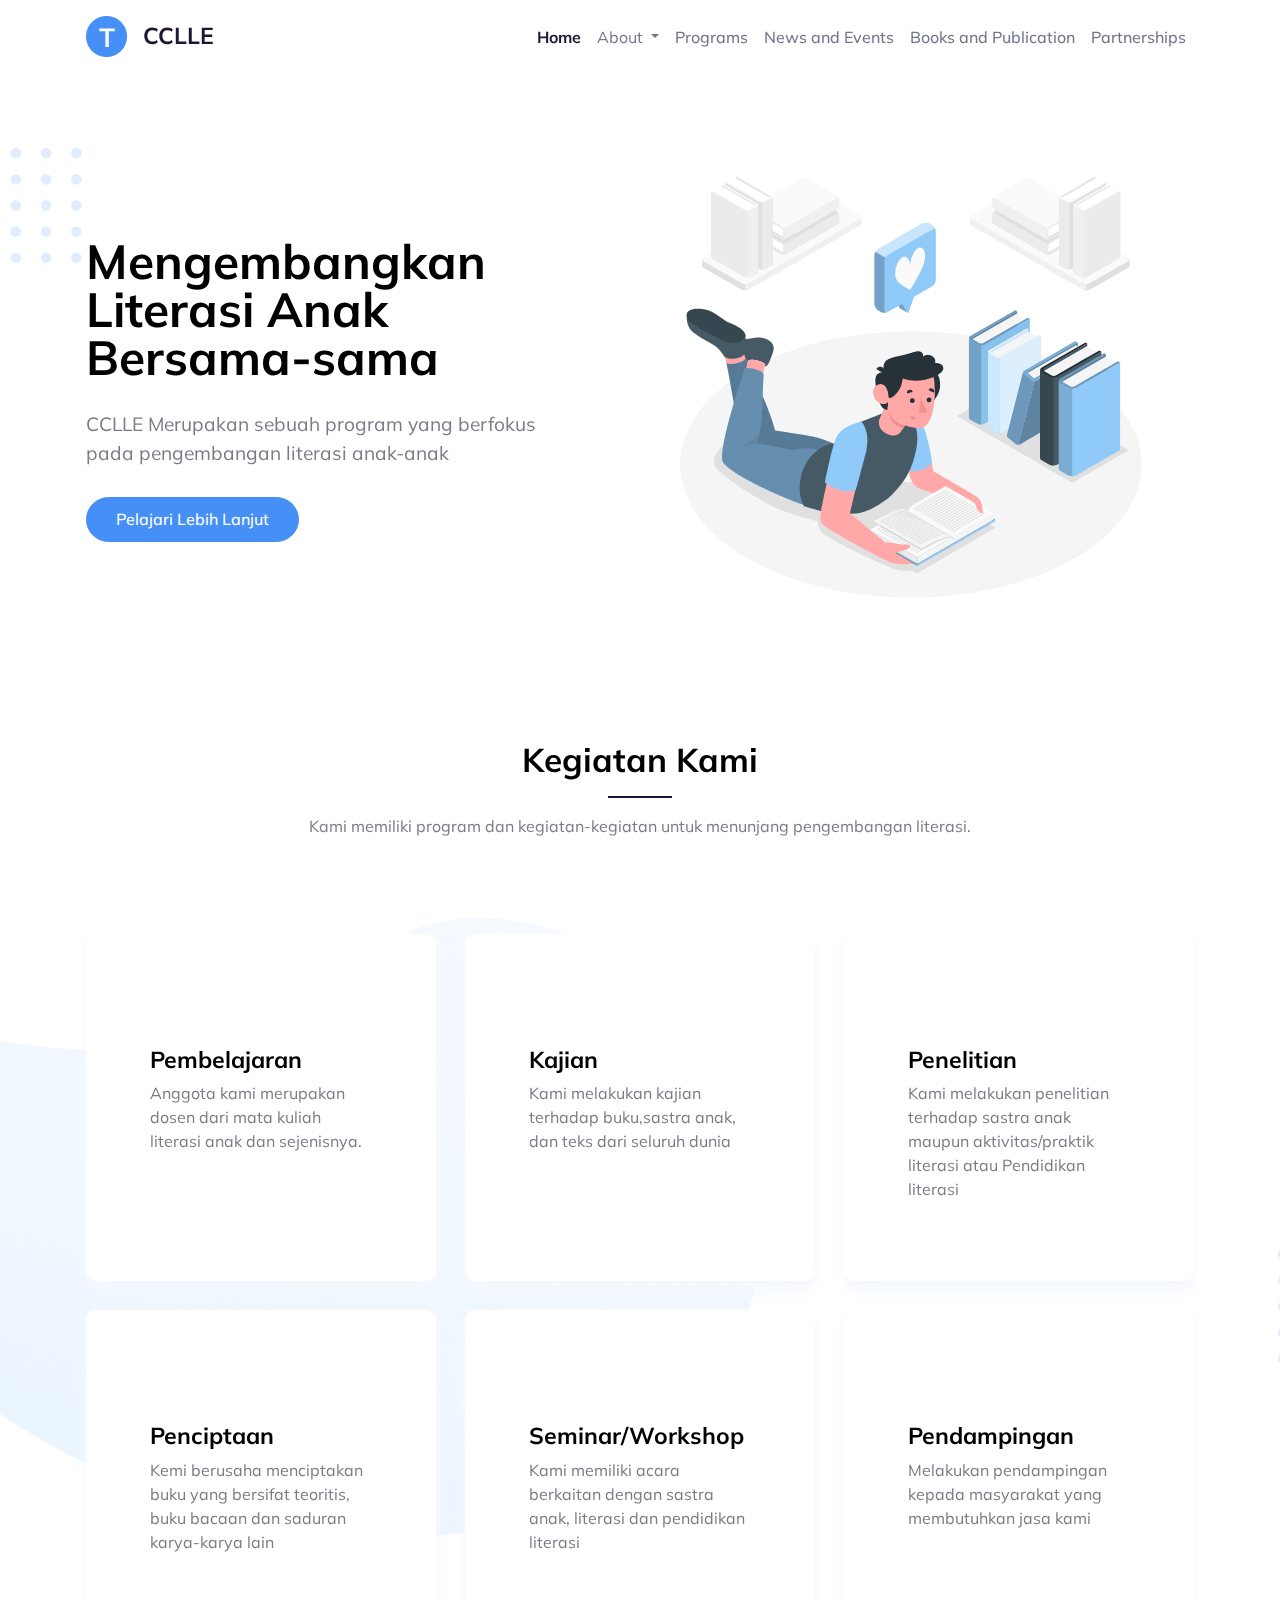
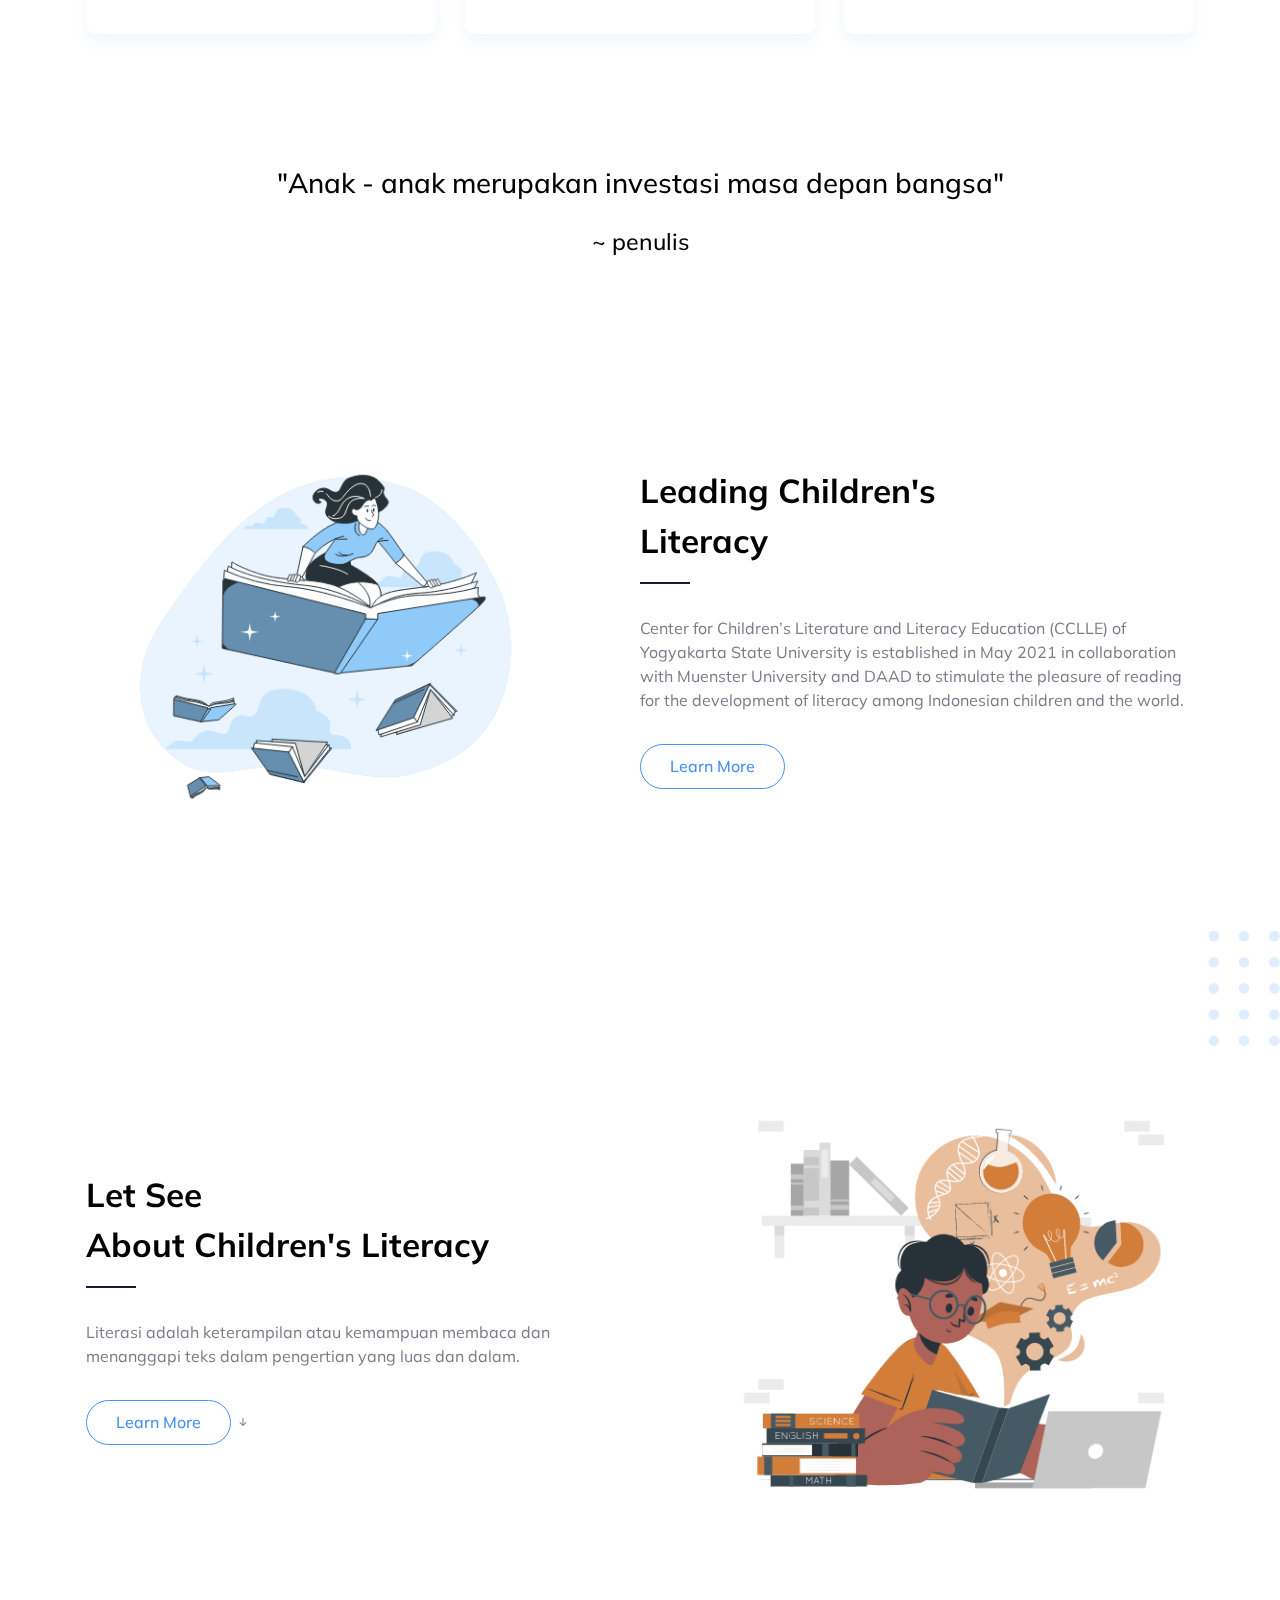
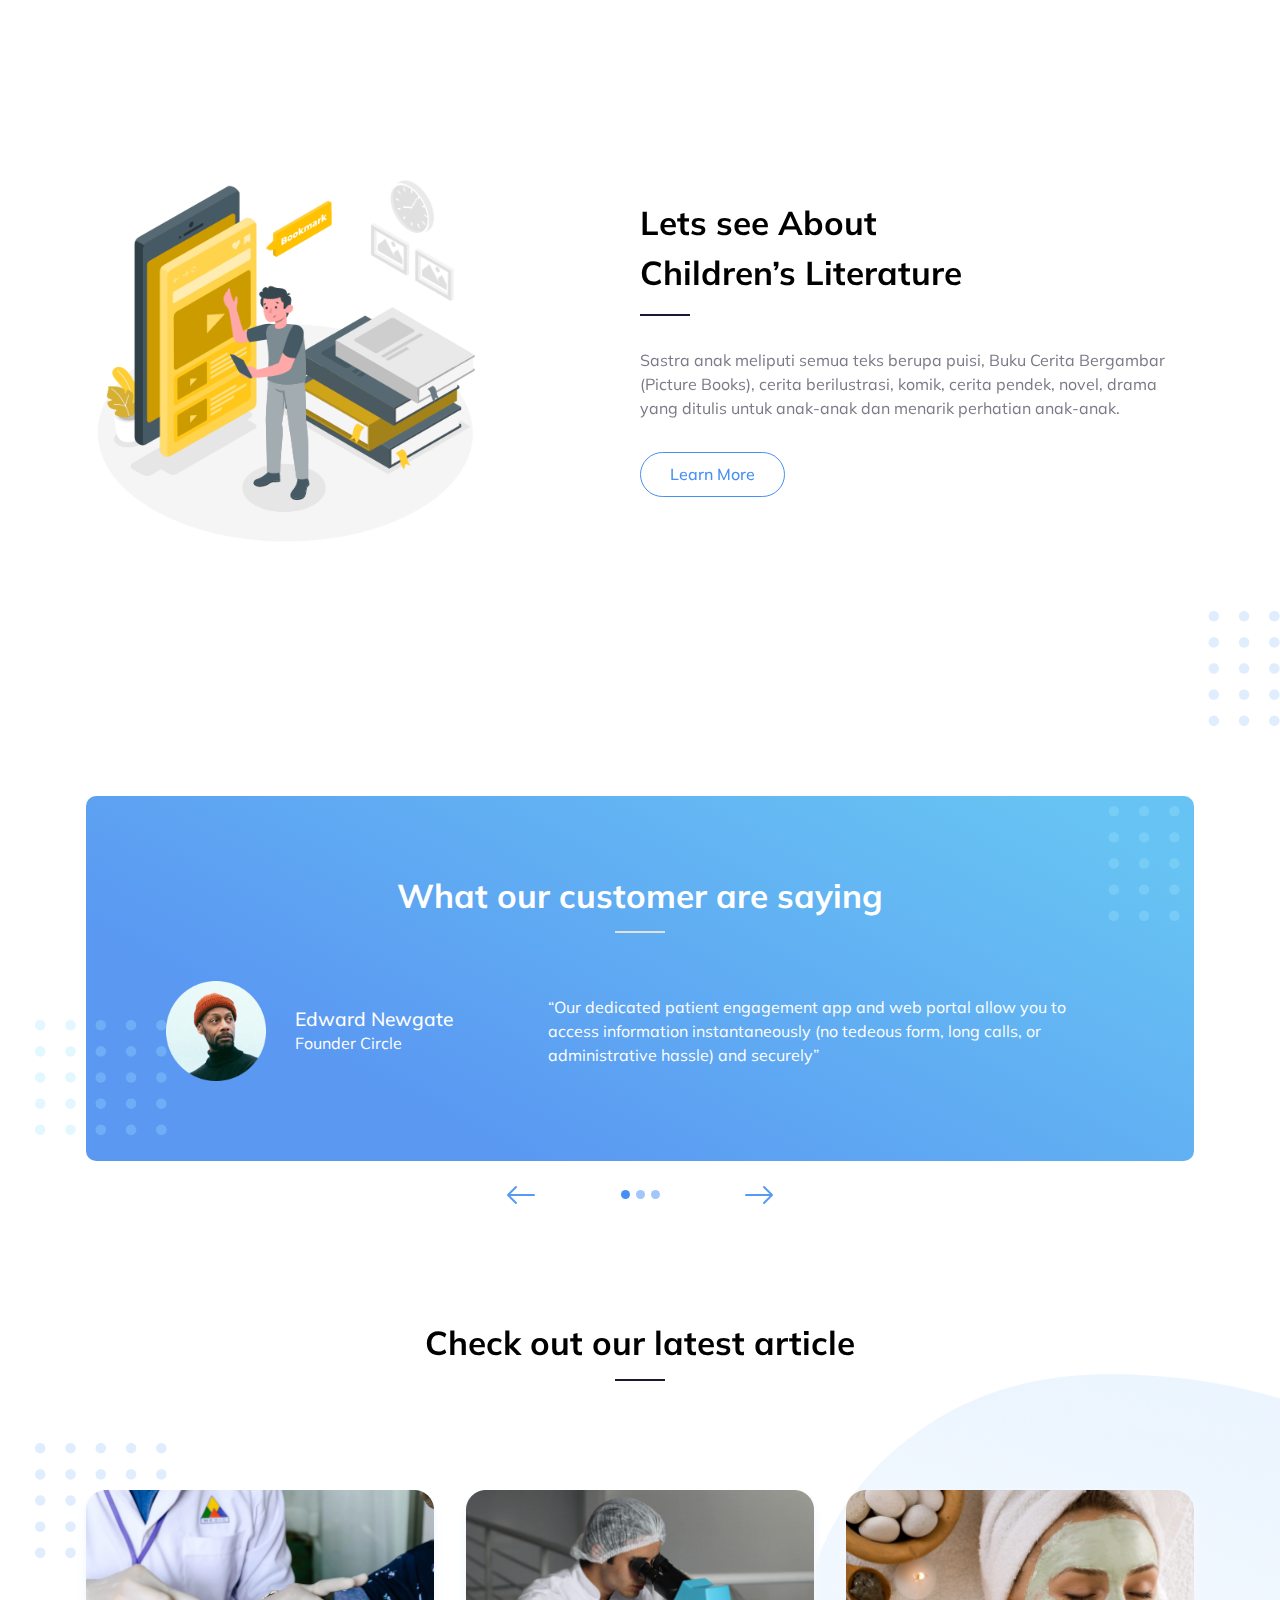
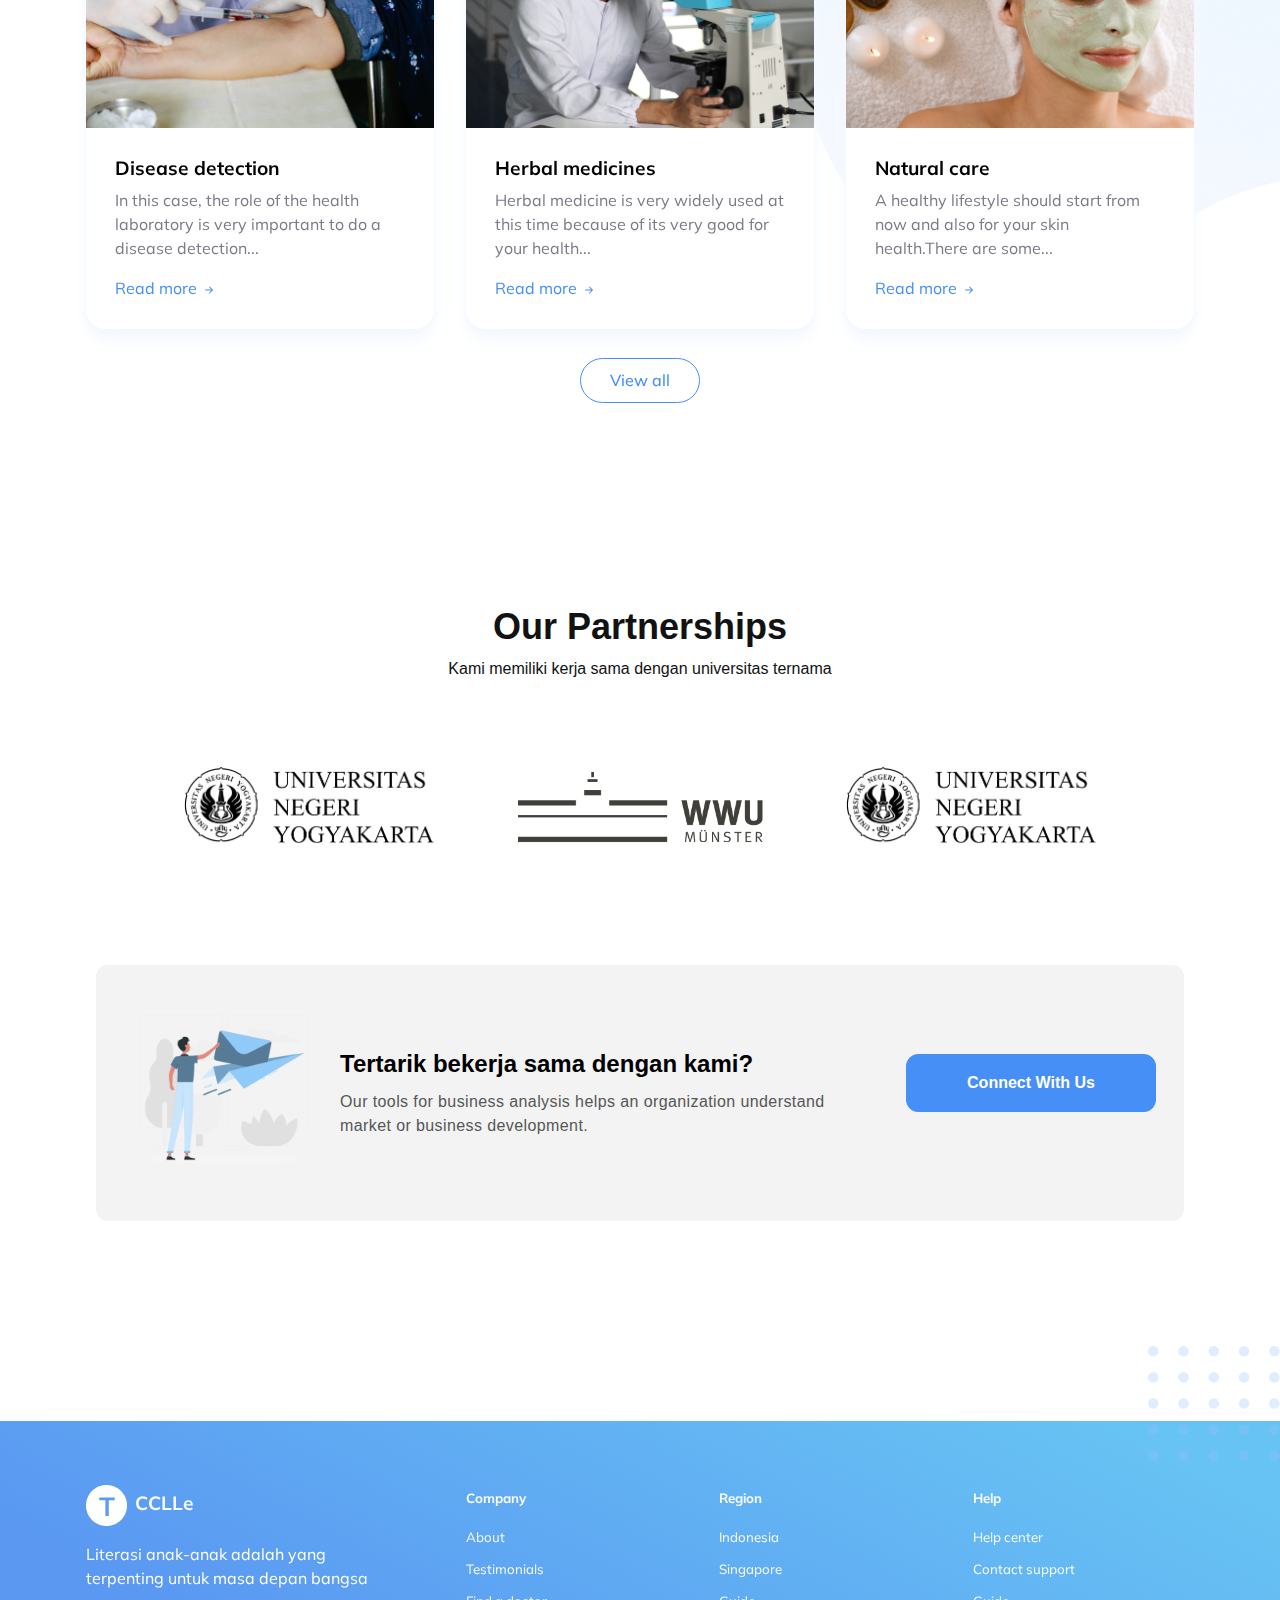
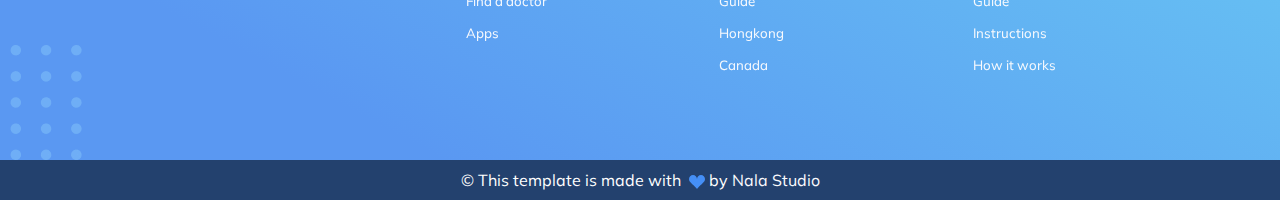
==== commit 9a12aebd: "oke" ====
--- a/index.html
+++ b/index.html
@@ -55,10 +55,10 @@
                   <li><a class="dropdown-item" href="literacy.html">About Childrens Literacy</a></li>
                 </ul>
               </li>
-              <li class="nav-item"><a class="nav-link fw-medium" href="#">Programs </a></li>
-              <li class="nav-item"><a class="nav-link fw-medium" href="#">News and Events</a></li>
+              <li class="nav-item"><a class="nav-link fw-medium" href="program.html">Programs </a></li>
+              <li class="nav-item"><a class="nav-link fw-medium" href="news.html">News and Events</a></li>
               <li class="nav-item"><a class="nav-link fw-medium" href="books.html">Books and Publication</a></li>
-              <li class="nav-item"><a class="nav-link fw-medium" href="#">Partnerships</a></li>
+              <li class="nav-item"><a class="nav-link fw-medium" href="partnership.html">Partnerships</a></li>
             </ul>
           </div>
         </div>
@@ -70,10 +70,10 @@
 
         <div class="container position-relative">
           <div class="row align-items-center">
-            <div class="col-md-5 col-lg-6 order-md-1 pt-8"><img class="img-fluid" src="assets/img/illustrations/hero-header.png" alt="" /></div>
+            <div class="col-md-5 col-lg-6 order-md-1 pt-8"><img class="img-fluid" src="assets/img/illustrations/hero-header.gif" alt="" /></div>
             <div class="col-md-7 col-lg-6 text-center text-md-start pt-5 pt-md-9">
               <h1 class="mb-4 display-3 fw-bold">Mengembangkan Literasi Anak <br class="d-block d-lg-none d-xl-block" />Bersama-sama</h1>
-              <p class="mt-3 mb-4 fs-1">CCLLE Merupakan sebuah program yang berfokus<br class="d-none d-lg-block" />pada pengembangan literasi anak-anak</p><a class="btn btn-lg btn-primary rounded-pill hover-top" href="#" role="button">Pelajari Lebih Lanjut</a>
+              <p class="mt-3 mb-4 fs-1">CCLLE Merupakan sebuah program yang berfokus<br class="d-none d-lg-block" />pada pengembangan literasi anak-anak</p><a class="btn btn-lg btn-primary rounded-pill hover-top" href="about.html" role="button">Pelajari Lebih Lanjut</a>
             </div>
           </div>
         </div>
@@ -103,7 +103,16 @@
             <div class="col-sm-9 col-md-4">
               <div class="card h-100 w-100 shadow rounded-lg p-3 p-md-2 p-lg-3 p-xl-5">
                 <div class="card-body text-center text-md-start">
-                  <div class="py-3"><img class="img-fluid" src="assets/img/illustrations/search.png" height="90" alt="" /></div>
+                  <div class="py-3">
+                    <script src="https://cdn.lordicon.com/libs/frhvbuzj/lord-icon-2.0.2.js"></script>
+<lord-icon
+    src="https://cdn.lordicon.com/wxnxiano.json"
+    trigger="loop-on-hover"
+    colors="primary:#121331,secondary:#08a88a"
+    stroke="99"
+    style="width:100px;height:100px">
+</lord-icon>
+                  </div>
                   <div class="py-3">
                     <h4 class="fw-bold card-title">Pembelajaran</h4>
                     <p class="card-text">Anggota kami merupakan dosen dari mata kuliah literasi anak dan sejenisnya.</p>
@@ -114,7 +123,15 @@
             <div class="col-sm-9 col-md-4">
               <div class="card h-100 w-100 shadow rounded-lg p-3 p-md-2 p-lg-3 p-xl-5">
                 <div class="card-body text-center text-md-start">
-                  <div class="py-3"><img class="img-fluid" src="assets/img/illustrations/online-pharmacy.png" height="90" alt="" /></div>
+                  <div class="py-3">
+                    <script src="https://cdn.lordicon.com/libs/frhvbuzj/lord-icon-2.0.2.js"></script>
+                    <lord-icon
+                        src="https://cdn.lordicon.com/nocovwne.json"
+                        trigger="loop-on-hover"
+                        colors="primary:#121331,secondary:#08a88a"
+                        style="width:100px;height:100px">
+                    </lord-icon>
+                  </div>
                   <div class="py-3">
                     <h4 class="fw-bold card-title">Kajian</h4>
                     <p class="card-text">Kami melakukan kajian terhadap buku,sastra anak, dan teks dari seluruh dunia</p>
@@ -125,7 +142,16 @@
             <div class="col-sm-9 col-md-4">
               <div class="card h-100 w-100 shadow rounded-lg p-3 p-md-2 p-lg-3 p-xl-5">
                 <div class="card-body text-center text-md-start">
-                  <div class="py-3"><img class="img-fluid" src="assets/img/illustrations/consultation.png" height="90" alt="" /></div>
+                  <div class="py-3">
+                    <script src="https://cdn.lordicon.com/libs/frhvbuzj/lord-icon-2.0.2.js"></script>
+                    <lord-icon
+                        src="https://cdn.lordicon.com/msoeawqm.json"
+                        trigger="loop-on-hover"
+                        colors="primary:#121331,secondary:#08a88a"
+                        stroke="100"
+                        style="width:100px;height:100px">
+                    </lord-icon>
+                  </div>
                   <div class="py-3">
                     <h4 class="fw-bold card-title">Penelitian</h4>
                     <p class="card-text">Kami melakukan penelitian terhadap sastra anak maupun aktivitas/praktik literasi atau Pendidikan literasi</p>
@@ -136,7 +162,15 @@
             <div class="col-sm-9 col-md-4">
               <div class="card h-100 w-100 shadow rounded-lg p-3 p-md-2 p-lg-3 p-xl-5">
                 <div class="card-body text-center text-md-start">
-                  <div class="py-3"><img class="img-fluid" src="assets/img/illustrations/details-info.png" height="90" alt="" /></div>
+                  <div class="py-3">
+                    <script src="https://cdn.lordicon.com/libs/frhvbuzj/lord-icon-2.0.2.js"></script>
+                    <lord-icon
+                        src="https://cdn.lordicon.com/wloilxuq.json"
+                        trigger="loop-on-hover"
+                        colors="primary:#121331,secondary:#08a88a"
+                        style="width:100px;height:100px">
+                    </lord-icon>
+                  </div>
                   <div class="py-3">
                     <h4 class="fw-bold card-title">Penciptaan</h4>
                     <p class="card-text">Kemi berusaha menciptakan buku yang bersifat teoritis, buku bacaan dan saduran karya-karya lain</p>
@@ -147,7 +181,15 @@
             <div class="col-sm-9 col-md-4">
               <div class="card h-100 w-100 shadow rounded-lg p-3 p-md-2 p-lg-3 p-xl-5">
                 <div class="card-body text-center text-md-start">
-                  <div class="py-3"><img class="img-fluid" src="assets/img/illustrations/emergency-care.png" height="90" alt="" /></div>
+                  <div class="py-3">
+                    <script src="https://cdn.lordicon.com/libs/frhvbuzj/lord-icon-2.0.2.js"></script>
+                    <lord-icon
+                        src="https://cdn.lordicon.com/soseozvi.json"
+                        trigger="loop-on-hover"
+                        colors="primary:#121331,secondary:#08a88a"
+                        style="width:100px;height:100px">
+                    </lord-icon>
+                  </div>
                   <div class="py-3">
                     <h4 class="fw-bold card-title">Seminar/Workshop</h4>
                     <p class="card-text">Kami memiliki acara berkaitan dengan sastra anak, literasi dan pendidikan literasi</p>
@@ -158,16 +200,21 @@
             <div class="col-sm-9 col-md-4">
               <div class="card h-100 w-100 shadow rounded-lg p-3 p-md-2 p-lg-3 p-xl-5">
                 <div class="card-body text-center text-md-start">
-                  <div class="py-3"><img class="img-fluid" src="assets/img/illustrations/tracking.png" height="90" alt="" /></div>
+                  <div class="py-3">
+                    <script src="https://cdn.lordicon.com/libs/frhvbuzj/lord-icon-2.0.2.js"></script>
+                    <lord-icon
+                        src="https://cdn.lordicon.com/dxjqoygy.json"
+                        trigger="loop-on-hover"
+                        colors="primary:#121331,secondary:#08a88a"
+                        style="width:100px;height:100px">
+                    </lord-icon>
+                  </div>
                   <div class="py-3">
                     <h4 class="fw-bold card-title">Pendampingan</h4>
                     <p class="card-text">Melakukan pendampingan kepada masyarakat yang membutuhkan jasa kami</p>
                   </div>
                 </div>
               </div>
-            </div>
-            <div class="text-center py-4">
-              <button class="btn btn-lg btn-outline-primary rounded-pill" type="submit">Learn more </button>
             </div>
           </div>
         </div>
@@ -184,20 +231,21 @@
         </div>
       </section>
 
-      <section class="py-6 py-lg-8" id="about">
+      <section class="py-4 py-lg-8" id="about">
         <div class="bg-holder" style="background-image:url(assets/img/illustrations/dot.png);background-position:right bottom;background-size:auto;margin-top:50px;">
         </div>
         <!--/.bg-holder-->
 
         <div class="container">
           <div class="row g-xl-0 align-items-center">
-            <div class="col-md-6"><img class="img-fluid mb-5 mb-md-0" src="assets/img/illustrations/about-1.png" width="480" alt="" /></div>
+            <div class="col-md-6"><img class="img-fluid mb-5 mb-md-0" src="assets/img/illustrations/Leading.gif" width="480" alt="" /></div>
             <div class="col-md-6 text-center text-md-start">
               <h2 class="fw-bold lh-base">Leading Children's <br />Literacy</h2>
               <hr class="text-dark mx-auto mx-md-0" style="height:2px;width:50px" />
               <p class="pt-3">Center for Children’s Literature and Literacy Education (CCLLE) of Yogyakarta State University is established in May 2021 in collaboration with Muenster University and DAAD to stimulate the pleasure of reading for the development of literacy among Indonesian children and the world.</p>
               <div class="py-3">
-                <button class="btn btn-lg btn-outline-primary rounded-pill" type="submit">Learn more </button>
+                <a href="about.html" class="btn btn-lg btn-outline-primary rounded-pill">Learn More</a>
+                
               </div>
             </div>
           </div>
@@ -207,17 +255,17 @@
 
       <!-- ============================================-->
       <!-- <section> begin ============================-->
-      <section class="py-6 py-lg-8">
+      <section class="py-4 py-lg-7">
 
         <div class="container">
           <div class="row g-xl-0 align-items-center">
-            <div class="col-md-6 order-md-1 text-md-end"><img class="img-fluid mb-5 mb-md-0" src="assets/img/illustrations/about-1.png" width="480" alt="" /></div>
+            <div class="col-md-6 order-md-1 text-md-end"><img class="img-fluid mb-5 mb-md-0" src="assets/img/illustrations/Learning.gif" width="480" alt="" /></div>
             <div class="col-md-6 text-center text-md-start order-md-0">
               <h2 class="fw-bold lh-base">Let See <br />About Children's Literacy</h2>
               <hr class="text-dark mx-auto mx-md-0" style="height:2px;width:50px" />
               <p class="pt-3">Literasi adalah keterampilan atau kemampuan membaca dan menanggapi teks dalam pengertian yang luas dan dalam.</p>
               <div class="py-3">
-                <button class="btn btn-lg btn-outline-primary rounded-pill" type="submit">Learn more
+                <a href="literacy.html" class="btn btn-lg btn-outline-primary rounded-pill">Learn More</a>
                   <svg class="bi bi-arrow-down-short" xmlns="http://www.w3.org/2000/svg" width="16" height="16" fill="currentColor" viewBox="0 0 16 16">
                     <path fill-rule="evenodd" d="M8 4a.5.5 0 0 1 .5.5v5.793l2.146-2.147a.5.5 0 0 1 .708.708l-3 3a.5.5 0 0 1-.708 0l-3-3a.5.5 0 1 1 .708-.708L7.5 10.293V4.5A.5.5 0 0 1 8 4z"></path>
                   </svg>
@@ -237,13 +285,14 @@
 
         <div class="container">
           <div class="row g-xl-0 align-items-center">
-            <div class="col-md-6"><img class="img-fluid mb-5 mb-md-0" src="assets/img/illustrations/about-1.png" width="480" alt="" /></div>
+            <div class="col-md-6"><img class="img-fluid mb-5 mb-md-0" src="assets/img/illustrations/Bookmarks.gif" width="400" alt="" /></div>
             <div class="col-md-6 text-center text-md-start">
               <h2 class="fw-bold lh-base">Lets see About <br />Children’s Literature</h2>
               <hr class="text-dark mx-auto mx-md-0" style="height:2px;width:50px" />
               <p class="pt-3">Sastra anak meliputi semua teks berupa puisi, Buku Cerita Bergambar (Picture Books), cerita berilustrasi, komik, cerita pendek, novel, drama yang ditulis untuk anak-anak dan menarik perhatian anak-anak.</p>
               <div class="py-3">
-                <button class="btn btn-lg btn-outline-primary rounded-pill" type="submit">Learn more </button>
+                <a href="literature.html" class="btn btn-lg btn-outline-primary rounded-pill">Learn More</a>
+                
               </div>
             </div>
           </div>
@@ -425,8 +474,9 @@
               <div class="d-flex flex-lg-row flex-column align-items-center">
                 <div class="me-lg-3">
                   <img
-                    src="http://api.elements.buildwithangga.com/storage/files/2/assets/Content/Content2/Content-2-1%20(1).png"
-                    alt="" />
+                    src="assets/img/illustrations/Mail sent.gif"
+                    alt="" width="200" style="-webkit-transform: scaleX(-1);
+                    transform: scaleX(-1);"/>
                 </div>
                 <div class="flex-grow-1 text-lg-start text-center card-text">
                   <h3 class="card-title">
--- a/assets/css/theme.css
+++ b/assets/css/theme.css
@@ -18401,11 +18401,22 @@
 /*BWA ENDS*/
 
 /*Additional*/
+.breadcrumb-section {
+	display: flex;
+	align-items: center;
+	padding: 75px 0 40px;
+}
+
+.breadcrumb__text h2 {
+	font-size: 46px;
+	color: #ffffff;
+	font-weight: 700;
+}
 
 .breadcrumb__option a {
 	display: inline-block;
 	font-size: 16px;
-	color: black;
+	color: #000;
 	font-weight: 700;
 	margin-right: 20px;
 	position: relative;
@@ -18417,14 +18428,14 @@
 	top: 13px;
 	height: 1px;
 	width: 10px;
-	background: black;
+	background: #fff;
 	content: "";
 }
 
 .breadcrumb__option span {
 	display: inline-block;
 	font-size: 16px;
-	color: black;
+	color: #fff;
 }
 
 
@@ -18842,5 +18853,208 @@
 /*-----------------------------------------------
 |   User Styles
 -----------------------------------------------*/
-
+/*  Counter Section  */
+
+#counter {    
+  background-color: #ffb400;
+  color: #fff;
+  display: block;
+  overflow: hidden;
+  text-align: center;
+  padding: 100px 0;
+}
+#counter .count {
+  padding: 50px;
+  background: rgba(255, 255, 255, 0.1);
+  color: #fff;
+  text-align: center;
+}
+.count h4 {
+  color: #fff;
+font-size: 16px;
+margin-top: 0;
+}
+#counter .count .fa {
+  font-size: 40px;
+  display: block;
+  color: #fff;
+}
+#counter .number {
+  font-size: 30px;
+  font-weight: 700;
+  margin: 0;
+}
+/*  Pricing Section  */
+
+#pricing {
+  background: #f7f7f7;
+}
+.pricing-items {
+  padding-top: 50px;
+}
+.pricing-item {
+  background: #fff;
+  position: relative;
+  box-shadow: 0 0 9px 0 rgba(130, 121, 121, .2);
+  padding: 50px 0px;
+  border-top-right-radius: 2em;
+  border-bottom-left-radius: 2em;
+}
+.pricing-item.active {
+  top: -50px;
+}
+.price-list li {
+  list-style: none;
+  margin-bottom: 15px;
+}
+
+.price-list .price {
+  font-size: 30px;
+  font-weight: bold;
+}
+.pricing-item .ribbon {
+  margin: -50px 0 20px;
+  display: block;
+  background-color: #ffb400;
+  padding: 15px 0 2px;
+  opacity: 0.8;
+  border-top-right-radius: 2em;
+}
+.pricing-item:hover .ribbon {
+  background-color: #ffb400;
+opacity: 1;
+}
+.pricing-item.active .ribbon {
+  background-color: #ffb400;
+opacity: 1;
+}
+.pricing-item .ribbon p {
+  color: #fff;
+  font-size: 22px;
+  margin: 0 0 10px;
+  font-weight: 600;
+}
+.pricing-item.active .price-list li, .pricing-item:hover .price-list li {
+  color: #848181;;
+}
+ul.price-list {
+  margin-bottom: 30px;
+  padding: 0;
+}
+.btn-price {
+  display: inline-block;
+  position: relative;
+  text-align: center;
+  text-transform: uppercase;
+  padding: 14px 40px;
+  -webkit-border-radius: 26px;
+  -moz-border-radius: 26px;
+  -o-border-radius: 26px;
+  border-radius: 26px;
+  border: 1px solid #848181;
+  background-color: transparent;
+  color: #848181;
+}
+.pricing-item:hover .btn-price,
+.active .btn-price {
+  border: 1px solid #ffb400;
+  background-color: #ffb400;
+  color: #fff;
+}
+.btn-price:focus {
+  background-color: transparent;
+  text-decoration: none;
+}
+@media only screen and (max-width: 767px) {
+  .pricing-items {
+      padding-top: 0;
+  }
+  .pricing-item.active {
+      top: 20px;
+      margin-bottom: 40px;
+  }
+}
+
+.search {
+  width: 100%;
+  margin-bottom: auto;
+  margin-top: 20px;
+  height: 50px;
+  background-color: #fff;
+  border: 1px solid #f3f3f3;
+  padding: 10px;
+  border-radius: 5px
+}
+
+.search-input {
+  color: white;
+  border: 0;
+  outline: 0;
+  background: ;
+  width: 0;
+  margin-top: 5px;
+  caret-color: transparent;
+  line-height: 20px;
+  transition: width 0.4s linear
+}
+
+.search .search-input {
+  padding: 0 10px;
+  width: 100%;
+  caret-color: #536bf6;
+  font-size: 19px;
+  font-weight: 300;
+  color: black;
+  transition: width 0.4s linear
+}
+
+.search-icon {
+  height: 34px;
+  width: 34px;
+  float: right;
+  display: flex;
+  justify-content: center;
+  align-items: center;
+  color: white;
+  background-color: #536bf6;
+  font-size: 10px;
+  bottom: 30px;
+  position: relative;
+  border-radius: 5px
+}
+
+.search-icon:hover {
+  color: #fff !important
+}
+
+a:link {
+  text-decoration: none
+}
+
+.card-inner {
+  position: relative;
+  display: flex;
+  flex-direction: column;
+  min-width: 0;
+  word-wrap: break-word;
+  background-color: #f3f3f3;
+  background-clip: border-box;
+  border: 1px solid rgba(0, 0, 0, .125);
+  border-radius: .25rem;
+  border: none;
+  cursor: pointer;
+  transition: all 2s
+}
+
+.card-inner:hover {
+  transform: scale(1.1)
+}
+
+.mg-text span {
+  font-size: 12px
+}
+
+.mg-text {
+  line-height: 14px
+}
 /*# sourceMappingURL=theme.css.map */
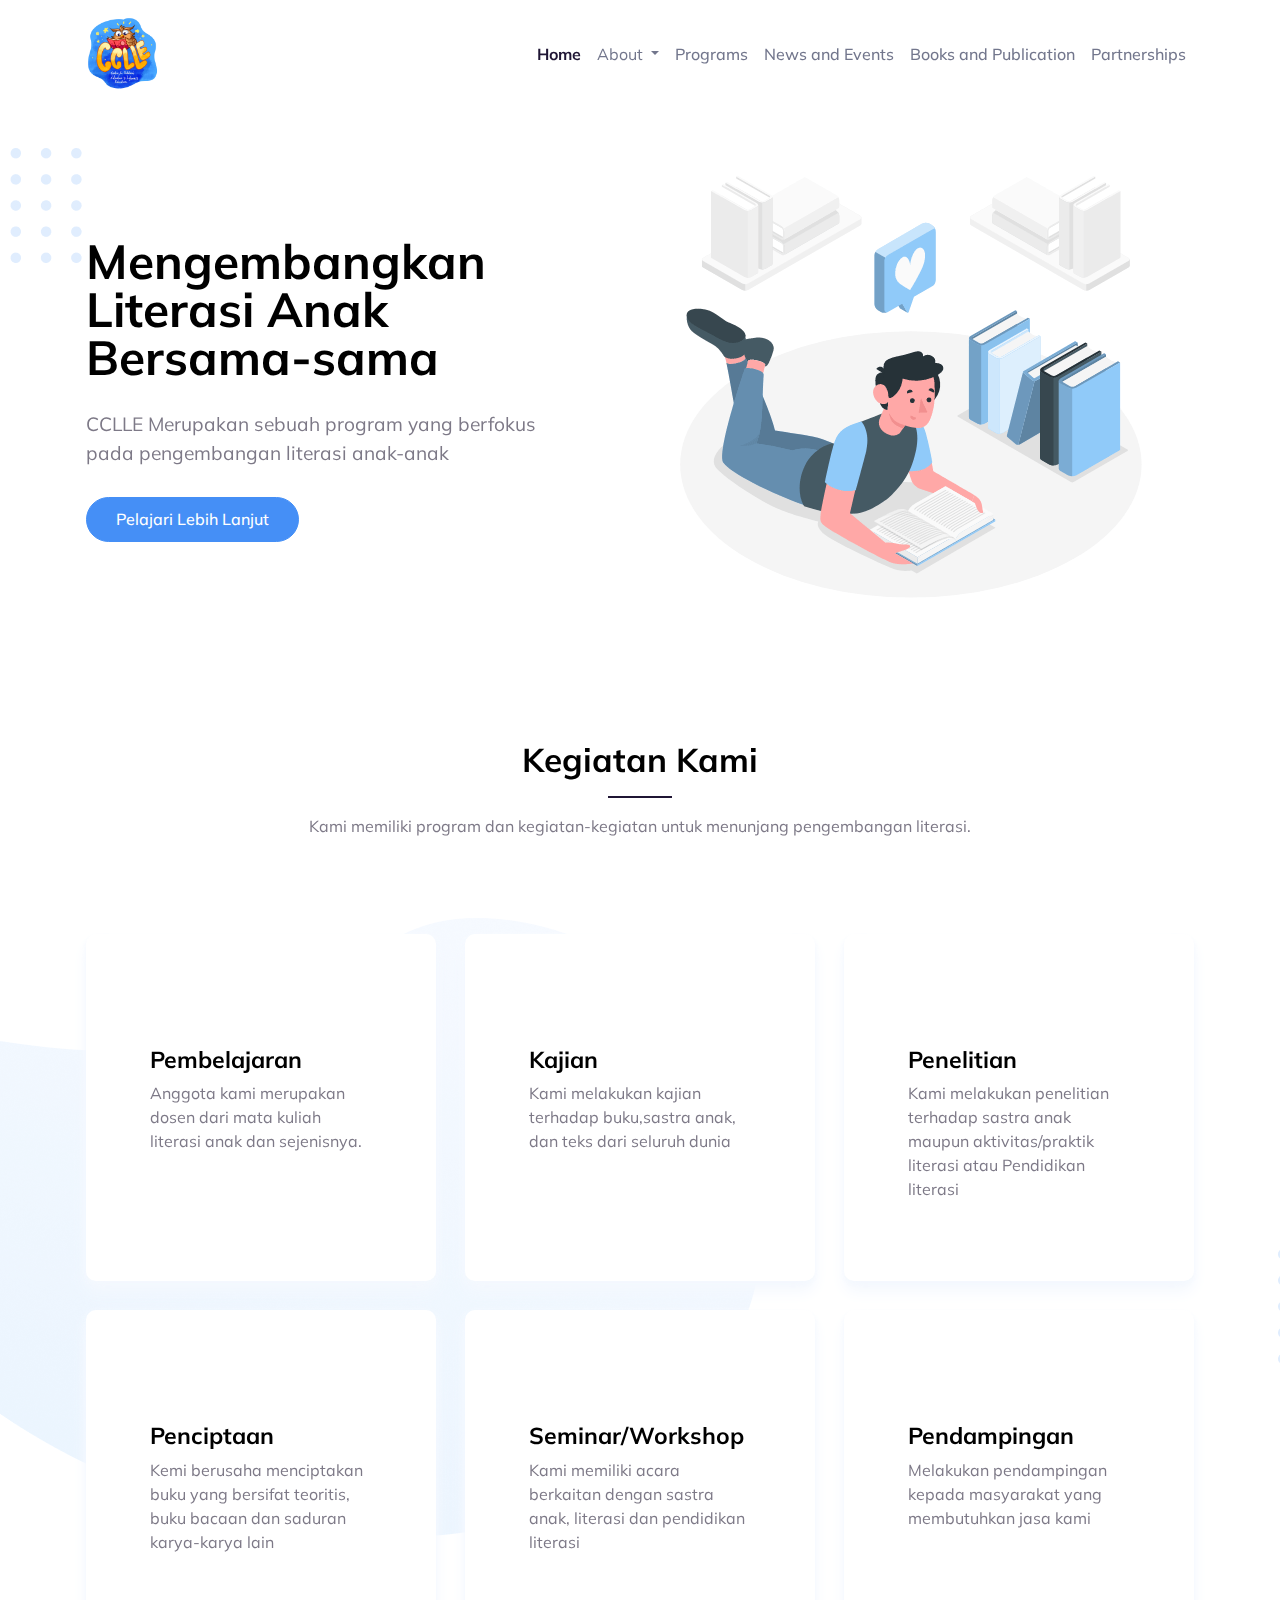
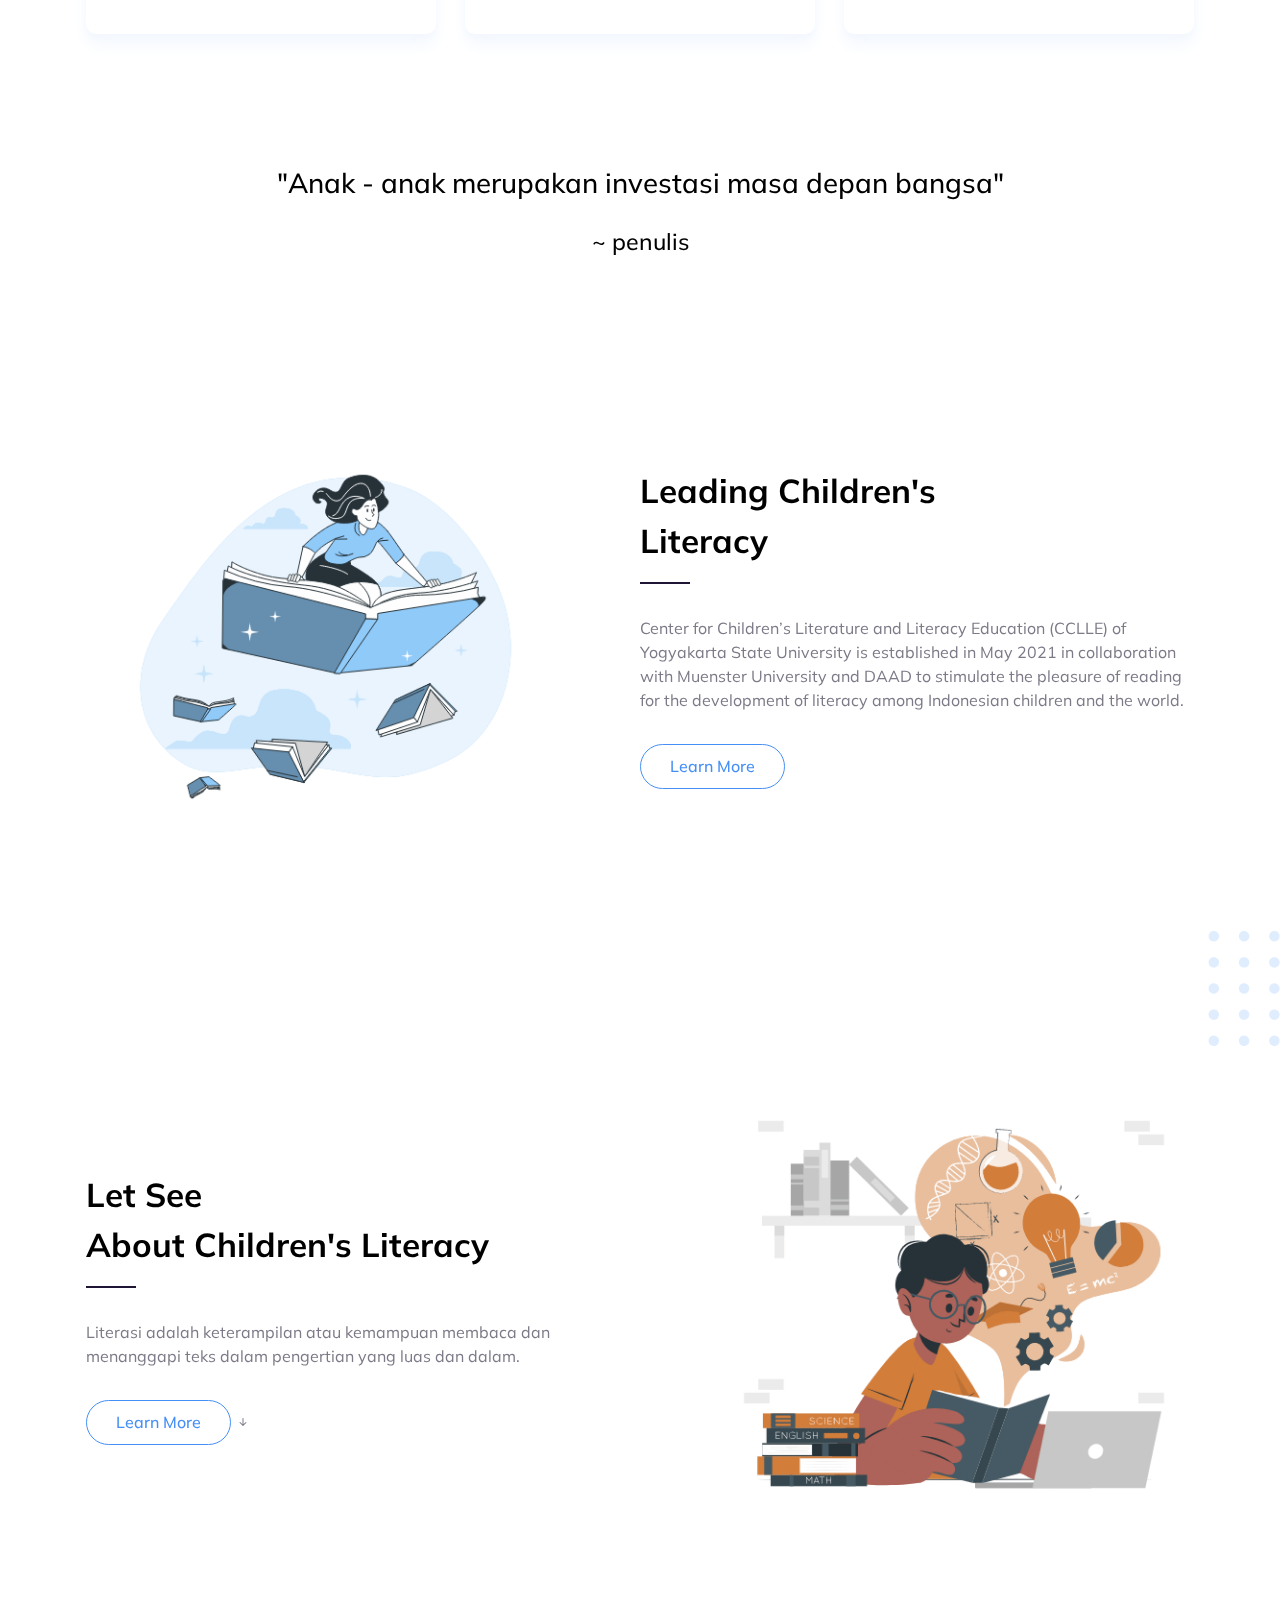
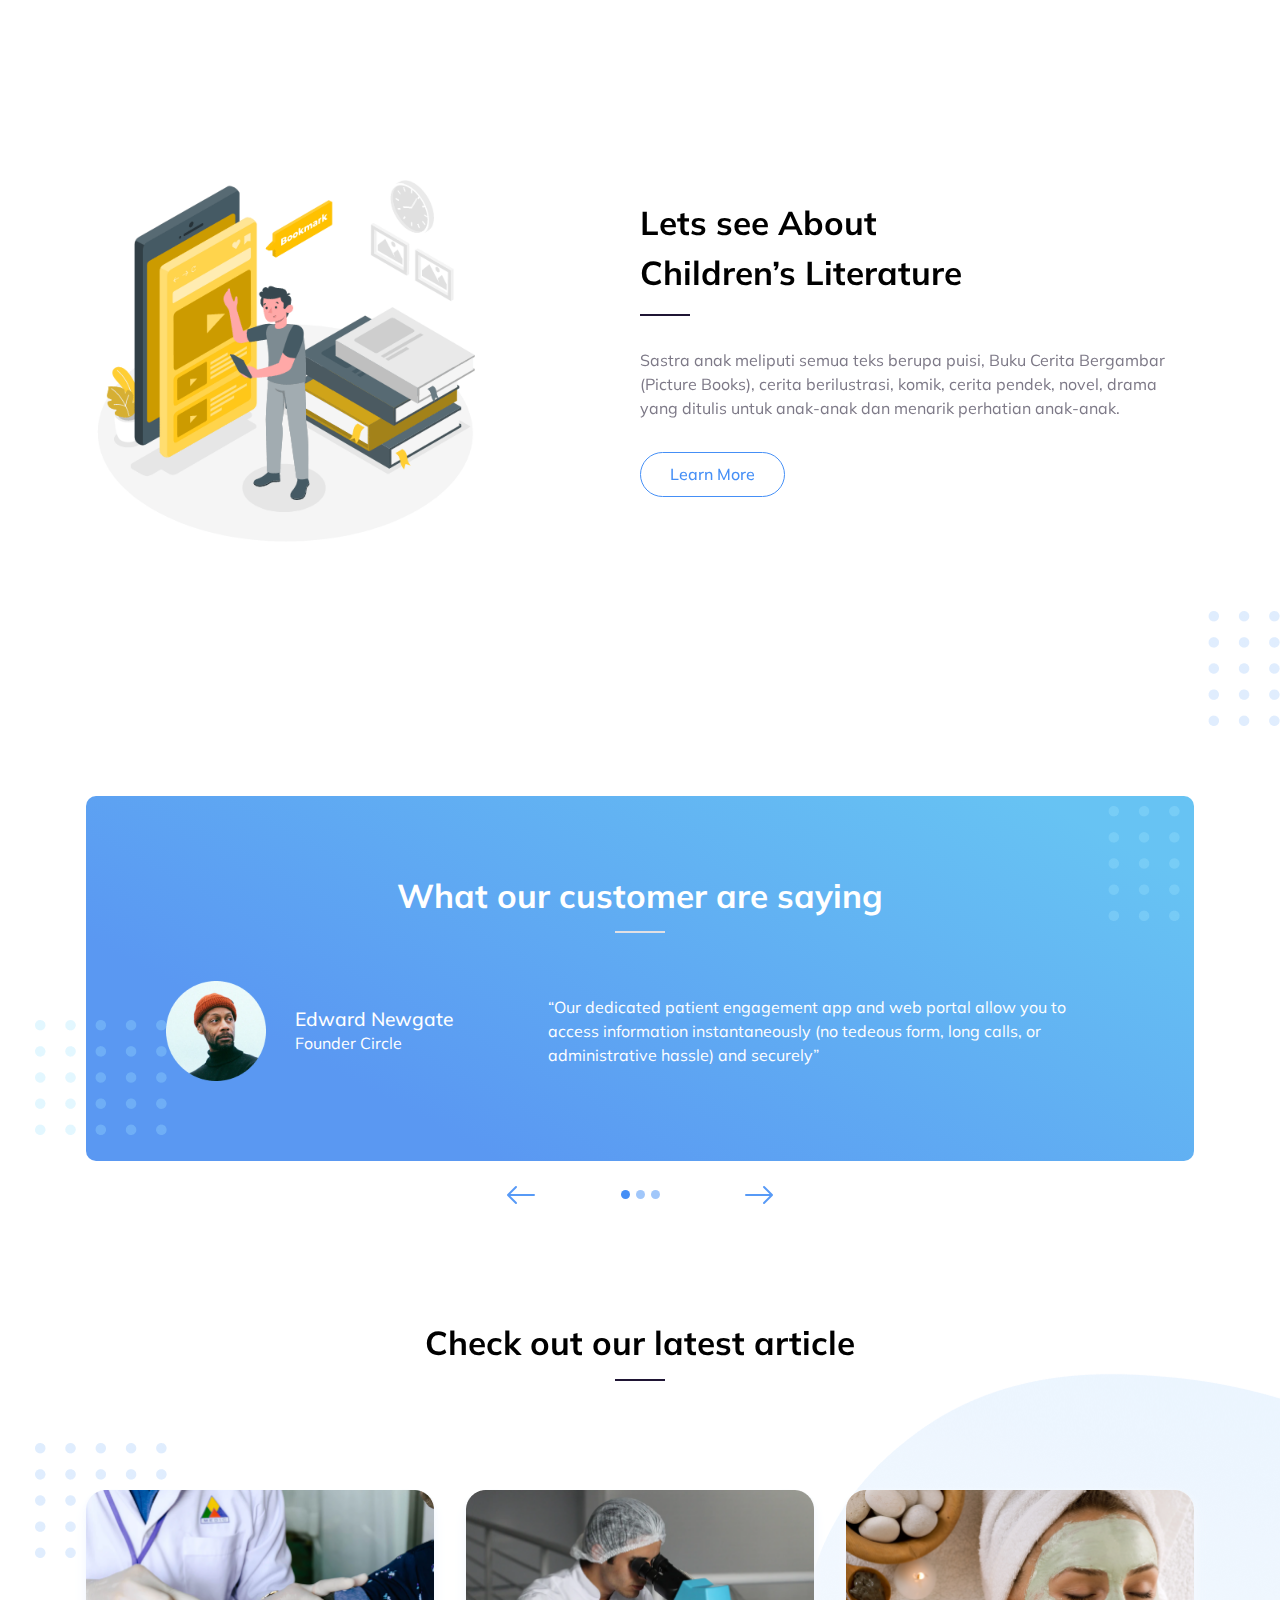
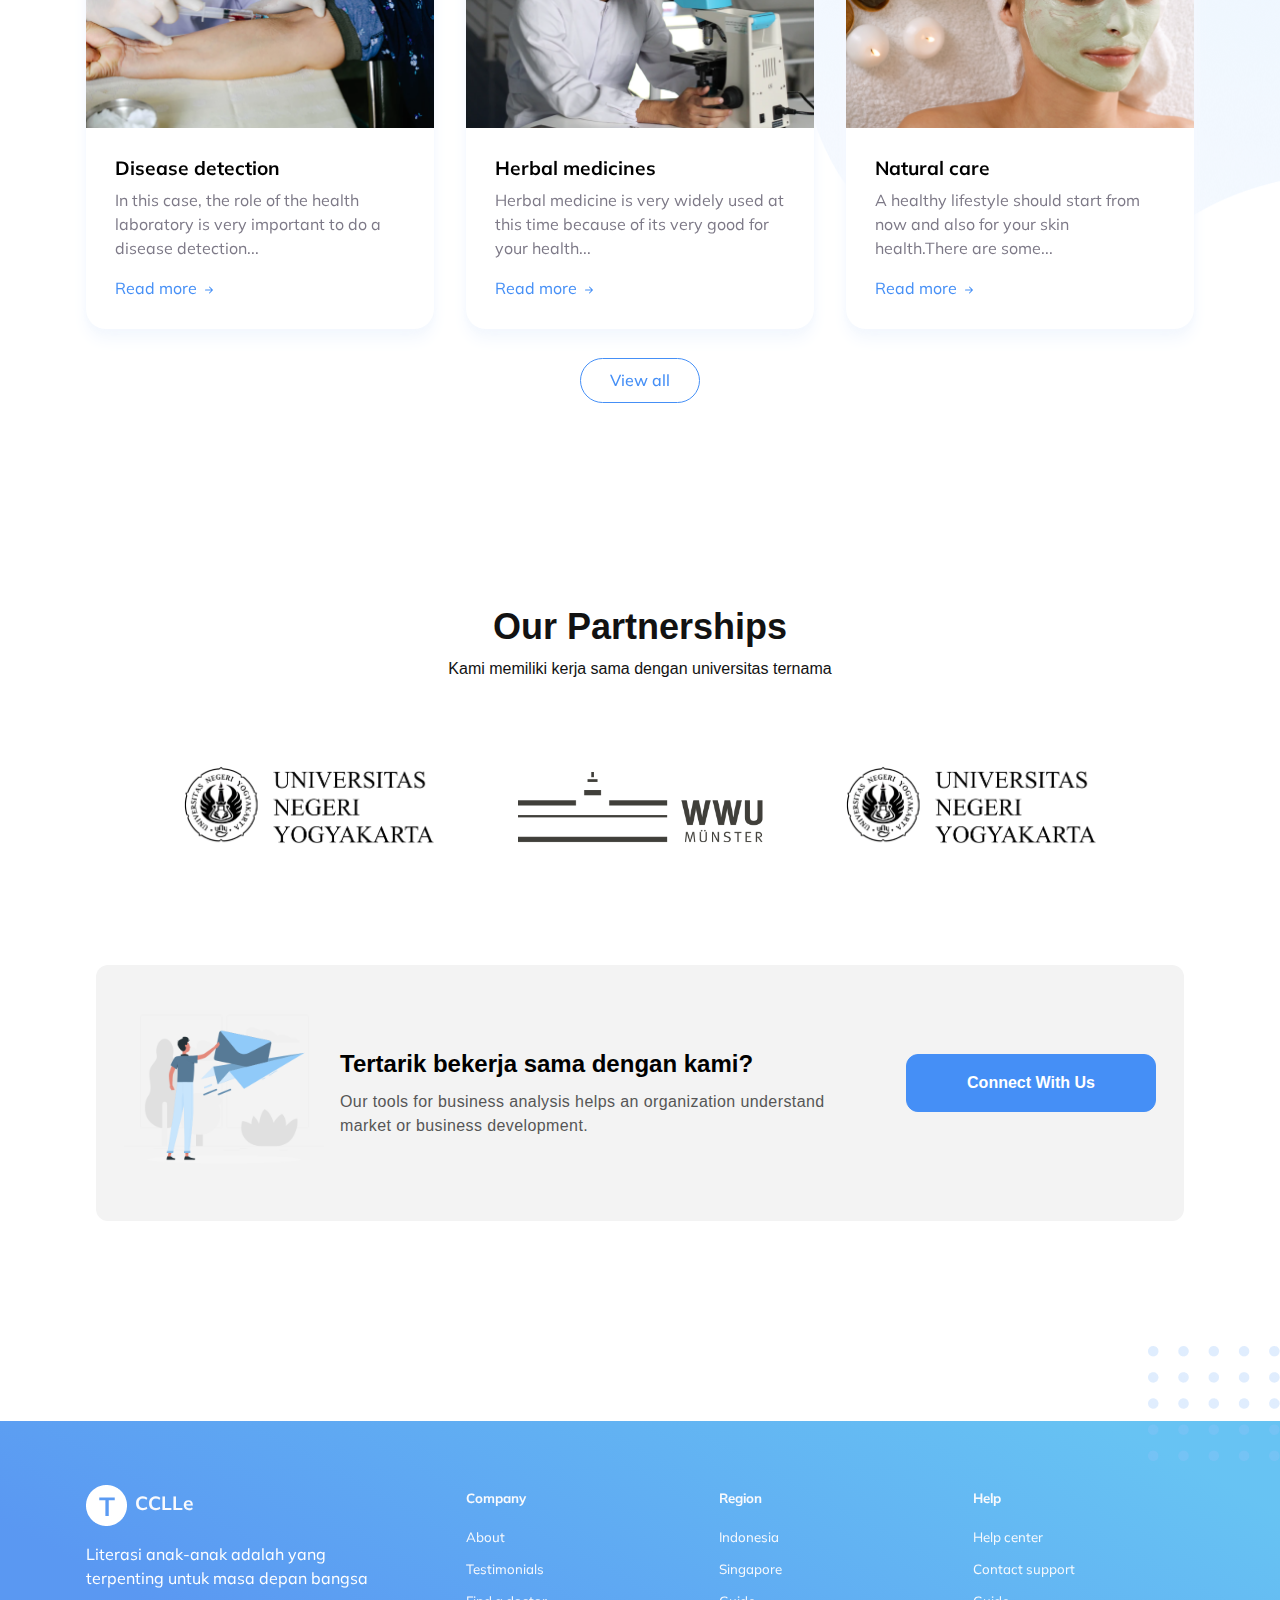
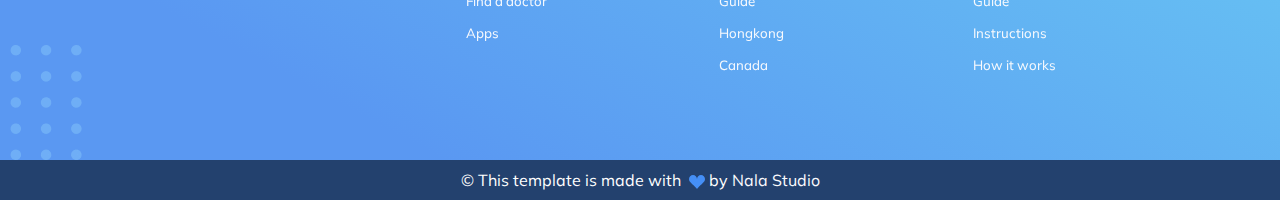
==== commit 45a201e1: "change the logo" ====
--- a/index.html
+++ b/index.html
@@ -1,376 +1,398 @@
 <!DOCTYPE html>
 <html lang="en-US" dir="ltr">
 
-  <head>
-    <meta charset="utf-8">
-    <meta http-equiv="X-UA-Compatible" content="IE=edge">
-    <meta name="viewport" content="width=device-width, initial-scale=1">
-
-
-    <!-- ===============================================-->
-    <!--    Document Title-->
-    <!-- ===============================================-->
-    <title>CCLLE</title>
-
-
-    <!-- ===============================================-->
-    <!--    Favicons-->
-    <!-- ===============================================-->
-    <link rel="apple-touch-icon" sizes="180x180" href="assets/img/favicons/apple-touch-icon.png">
-    <link rel="icon" type="image/png" sizes="32x32" href="assets/img/favicons/favicon-32x32.png">
-    <link rel="icon" type="image/png" sizes="16x16" href="assets/img/favicons/favicon-16x16.png">
-    <link rel="shortcut icon" type="image/x-icon" href="assets/img/favicons/favicon.ico">
-    <link rel="manifest" href="assets/img/favicons/manifest.json">
-    <meta name="msapplication-TileImage" content="assets/img/favicons/mstile-150x150.png">
-    <meta name="theme-color" content="#ffffff">
-
-
-    <!-- ===============================================-->
-    <!--    Stylesheets-->
-    <!-- ===============================================-->
-    <link href="assets/css/theme.css" rel="stylesheet" />
-
-  </head>
-
-
-  <body>
-
-    <!-- ===============================================-->
-    <!--    Main Content-->
-    <!-- ===============================================-->
-    <main class="main" id="top">
-      <nav class="navbar navbar-expand-lg navbar-light fixed-top py-3" data-navbar-on-scroll="data-navbar-on-scroll">
-        <div class="container"><a class="navbar-brand d-flex align-items-center fw-bold fs-2" href="#"><img class="d-inline-block me-3" src="assets/img/icons/logo.png" alt="" />CCLLE</a>
-          <button class="navbar-toggler collapsed" type="button" data-bs-toggle="collapse" data-bs-target="#navbarSupportedContent" aria-controls="navbarSupportedContent" aria-expanded="false" aria-label="Toggle navigation"><span class="navbar-toggler-icon"></span></button>
-          <div class="collapse navbar-collapse border-top border-lg-0 mt-4 mt-lg-0" id="navbarSupportedContent">
-            <ul class="navbar-nav ms-auto pt-2 pt-lg-0">
-              <li class="nav-item"><a class="nav-link fw-bold active" aria-current="page" href="index.html">Home</a></li>
-              <li class="nav-item dropdown">
-                <a class="nav-link dropdown-toggle" href="#" id="navbarDropdown" role="button" data-bs-toggle="dropdown" aria-expanded="false">
-                  About
-                </a>
-                <ul class="dropdown-menu" aria-labelledby="navbarDropdown">
-                  <li><a class="dropdown-item" href="about.html">About Us</a></li>
-                  <li><a class="dropdown-item" href="literature.html">About Childrens Literature</a></li>
-                  <li><a class="dropdown-item" href="literacy.html">About Childrens Literacy</a></li>
-                </ul>
-              </li>
-              <li class="nav-item"><a class="nav-link fw-medium" href="program.html">Programs </a></li>
-              <li class="nav-item"><a class="nav-link fw-medium" href="news.html">News and Events</a></li>
-              <li class="nav-item"><a class="nav-link fw-medium" href="books.html">Books and Publication</a></li>
-              <li class="nav-item"><a class="nav-link fw-medium" href="partnership.html">Partnerships</a></li>
-            </ul>
-          </div>
-        </div>
-      </nav>
-      <section class="py-0">
-        <div class="bg-holder" style="background-image:url(assets/img/illustrations/dot.png);background-position:left;background-size:auto;margin-top:-105px;">
+<head>
+  <meta charset="utf-8">
+  <meta http-equiv="X-UA-Compatible" content="IE=edge">
+  <meta name="viewport" content="width=device-width, initial-scale=1">
+
+
+  <!-- ===============================================-->
+  <!--    Document Title-->
+  <!-- ===============================================-->
+  <title>CCLLE</title>
+
+
+  <!-- ===============================================-->
+  <!--    Favicons-->
+  <!-- ===============================================-->
+  <link rel="apple-touch-icon" sizes="180x180" href="assets/img/favicons/apple-touch-icon.png">
+  <link rel="icon" type="image/png" sizes="32x32" href="assets/img/favicons/favicon-32x32.png">
+  <link rel="icon" type="image/png" sizes="16x16" href="assets/img/favicons/favicon-16x16.png">
+  <link rel="shortcut icon" type="image/x-icon" href="assets/img/favicons/favicon.ico">
+  <link rel="manifest" href="assets/img/favicons/manifest.json">
+  <meta name="msapplication-TileImage" content="assets/img/favicons/mstile-150x150.png">
+  <meta name="theme-color" content="#ffffff">
+
+
+  <!-- ===============================================-->
+  <!--    Stylesheets-->
+  <!-- ===============================================-->
+  <link href="assets/css/theme.css" rel="stylesheet" />
+
+</head>
+
+
+<body>
+
+  <!-- ===============================================-->
+  <!--    Main Content-->
+  <!-- ===============================================-->
+  <main class="main" id="top">
+    <nav class="navbar navbar-expand-lg navbar-light fixed-top py-3" data-navbar-on-scroll="data-navbar-on-scroll">
+      <div class="container">
+        <a class="navbar-brand" href="#">
+          <img class="img-fluid" src="assets/img/logo.png" width="75" alt="" />
+        </a>
+        <button class="navbar-toggler collapsed" type="button" data-bs-toggle="collapse"
+          data-bs-target="#navbarSupportedContent" aria-controls="navbarSupportedContent" aria-expanded="false"
+          aria-label="Toggle navigation"><span class="navbar-toggler-icon"></span></button>
+        <div class="collapse navbar-collapse border-top border-lg-0 mt-4 mt-lg-0" id="navbarSupportedContent">
+          <ul class="navbar-nav ms-auto pt-2 pt-lg-0">
+            <li class="nav-item"><a class="nav-link fw-bold active" aria-current="page" href="index.html">Home</a></li>
+            <li class="nav-item dropdown">
+              <a class="nav-link dropdown-toggle" href="#" id="navbarDropdown" role="button" data-bs-toggle="dropdown"
+                aria-expanded="false">
+                About
+              </a>
+              <ul class="dropdown-menu" aria-labelledby="navbarDropdown">
+                <li><a class="dropdown-item" href="about.html">About Us</a></li>
+                <li><a class="dropdown-item" href="literature.html">About Childrens Literature</a></li>
+                <li><a class="dropdown-item" href="literacy.html">About Childrens Literacy</a></li>
+              </ul>
+            </li>
+            <li class="nav-item"><a class="nav-link fw-medium" href="program.html">Programs </a></li>
+            <li class="nav-item"><a class="nav-link fw-medium" href="news.html">News and Events</a></li>
+            <li class="nav-item"><a class="nav-link fw-medium" href="books.html">Books and Publication</a></li>
+            <li class="nav-item"><a class="nav-link fw-medium" href="partnership.html">Partnerships</a></li>
+          </ul>
+        </div>
+      </div>
+    </nav>
+    <section class="py-0">
+      <div class="bg-holder"
+        style="background-image:url(assets/img/illustrations/dot.png);background-position:left;background-size:auto;margin-top:-105px;">
+      </div>
+      <!--/.bg-holder-->
+
+      <div class="container position-relative">
+        <div class="row align-items-center">
+          <div class="col-md-5 col-lg-6 order-md-1 pt-8"><img class="img-fluid"
+              src="assets/img/illustrations/hero-header.gif" alt="" /></div>
+          <div class="col-md-7 col-lg-6 text-center text-md-start pt-5 pt-md-9">
+            <h1 class="mb-4 display-3 fw-bold">Mengembangkan Literasi Anak <br
+                class="d-block d-lg-none d-xl-block" />Bersama-sama</h1>
+            <p class="mt-3 mb-4 fs-1">CCLLE Merupakan sebuah program yang berfokus<br class="d-none d-lg-block" />pada
+              pengembangan literasi anak-anak</p><a class="btn btn-lg btn-primary rounded-pill hover-top"
+              href="about.html" role="button">Pelajari Lebih Lanjut</a>
+          </div>
+        </div>
+      </div>
+    </section>
+    <section class="py-8">
+      <div class="bg-holder"
+        style="background-image:url(assets/img/illustrations/services-bg.png);background-position:center left;background-size:auto;">
+      </div>
+      <!--/.bg-holder-->
+
+      <div class="bg-holder"
+        style="background-image:url(assets/img/illustrations/dot-2.png);background-position:center right;background-size:auto;margin-left:-180px;margin-top:20px;">
+      </div>
+      <!--/.bg-holder-->
+
+      <div class="container-lg">
+        <div class="row justify-content-center">
+          <div class="col-3 text-center">
+            <h2 class="fw-bold">Kegiatan Kami</h2>
+            <hr class="w-25 mx-auto text-dark" style="height:2px;" />
+          </div>
+        </div>
+        <div class="row justify-content-center">
+          <div class="col-sm-9 col-xl-8 text-center">
+            <p>Kami memiliki program dan kegiatan-kegiatan untuk menunjang pengembangan literasi. </p>
+          </div>
+        </div>
+        <div class="row justify-content-center h-100 pt-7 g-4">
+          <div class="col-sm-9 col-md-4">
+            <div class="card h-100 w-100 shadow rounded-lg p-3 p-md-2 p-lg-3 p-xl-5">
+              <div class="card-body text-center text-md-start">
+                <div class="py-3">
+                  <script src="https://cdn.lordicon.com/libs/frhvbuzj/lord-icon-2.0.2.js"></script>
+                  <lord-icon src="https://cdn.lordicon.com/wxnxiano.json" trigger="loop-on-hover"
+                    colors="primary:#121331,secondary:#08a88a" stroke="99" style="width:100px;height:100px">
+                  </lord-icon>
+                </div>
+                <div class="py-3">
+                  <h4 class="fw-bold card-title">Pembelajaran</h4>
+                  <p class="card-text">Anggota kami merupakan dosen dari mata kuliah literasi anak dan sejenisnya.</p>
+                </div>
+              </div>
+            </div>
+          </div>
+          <div class="col-sm-9 col-md-4">
+            <div class="card h-100 w-100 shadow rounded-lg p-3 p-md-2 p-lg-3 p-xl-5">
+              <div class="card-body text-center text-md-start">
+                <div class="py-3">
+                  <script src="https://cdn.lordicon.com/libs/frhvbuzj/lord-icon-2.0.2.js"></script>
+                  <lord-icon src="https://cdn.lordicon.com/nocovwne.json" trigger="loop-on-hover"
+                    colors="primary:#121331,secondary:#08a88a" style="width:100px;height:100px">
+                  </lord-icon>
+                </div>
+                <div class="py-3">
+                  <h4 class="fw-bold card-title">Kajian</h4>
+                  <p class="card-text">Kami melakukan kajian terhadap buku,sastra anak, dan teks dari seluruh dunia</p>
+                </div>
+              </div>
+            </div>
+          </div>
+          <div class="col-sm-9 col-md-4">
+            <div class="card h-100 w-100 shadow rounded-lg p-3 p-md-2 p-lg-3 p-xl-5">
+              <div class="card-body text-center text-md-start">
+                <div class="py-3">
+                  <script src="https://cdn.lordicon.com/libs/frhvbuzj/lord-icon-2.0.2.js"></script>
+                  <lord-icon src="https://cdn.lordicon.com/msoeawqm.json" trigger="loop-on-hover"
+                    colors="primary:#121331,secondary:#08a88a" stroke="100" style="width:100px;height:100px">
+                  </lord-icon>
+                </div>
+                <div class="py-3">
+                  <h4 class="fw-bold card-title">Penelitian</h4>
+                  <p class="card-text">Kami melakukan penelitian terhadap sastra anak maupun aktivitas/praktik literasi
+                    atau Pendidikan literasi</p>
+                </div>
+              </div>
+            </div>
+          </div>
+          <div class="col-sm-9 col-md-4">
+            <div class="card h-100 w-100 shadow rounded-lg p-3 p-md-2 p-lg-3 p-xl-5">
+              <div class="card-body text-center text-md-start">
+                <div class="py-3">
+                  <script src="https://cdn.lordicon.com/libs/frhvbuzj/lord-icon-2.0.2.js"></script>
+                  <lord-icon src="https://cdn.lordicon.com/wloilxuq.json" trigger="loop-on-hover"
+                    colors="primary:#121331,secondary:#08a88a" style="width:100px;height:100px">
+                  </lord-icon>
+                </div>
+                <div class="py-3">
+                  <h4 class="fw-bold card-title">Penciptaan</h4>
+                  <p class="card-text">Kemi berusaha menciptakan buku yang bersifat teoritis, buku bacaan dan saduran
+                    karya-karya lain</p>
+                </div>
+              </div>
+            </div>
+          </div>
+          <div class="col-sm-9 col-md-4">
+            <div class="card h-100 w-100 shadow rounded-lg p-3 p-md-2 p-lg-3 p-xl-5">
+              <div class="card-body text-center text-md-start">
+                <div class="py-3">
+                  <script src="https://cdn.lordicon.com/libs/frhvbuzj/lord-icon-2.0.2.js"></script>
+                  <lord-icon src="https://cdn.lordicon.com/soseozvi.json" trigger="loop-on-hover"
+                    colors="primary:#121331,secondary:#08a88a" style="width:100px;height:100px">
+                  </lord-icon>
+                </div>
+                <div class="py-3">
+                  <h4 class="fw-bold card-title">Seminar/Workshop</h4>
+                  <p class="card-text">Kami memiliki acara berkaitan dengan sastra anak, literasi dan pendidikan
+                    literasi</p>
+                </div>
+              </div>
+            </div>
+          </div>
+          <div class="col-sm-9 col-md-4">
+            <div class="card h-100 w-100 shadow rounded-lg p-3 p-md-2 p-lg-3 p-xl-5">
+              <div class="card-body text-center text-md-start">
+                <div class="py-3">
+                  <script src="https://cdn.lordicon.com/libs/frhvbuzj/lord-icon-2.0.2.js"></script>
+                  <lord-icon src="https://cdn.lordicon.com/dxjqoygy.json" trigger="loop-on-hover"
+                    colors="primary:#121331,secondary:#08a88a" style="width:100px;height:100px">
+                  </lord-icon>
+                </div>
+                <div class="py-3">
+                  <h4 class="fw-bold card-title">Pendampingan</h4>
+                  <p class="card-text">Melakukan pendampingan kepada masyarakat yang membutuhkan jasa kami</p>
+                </div>
+              </div>
+            </div>
+          </div>
+        </div>
+      </div>
+    </section>
+
+    <section class="py-1">
+      <div class="container">
+        <div class="row flex-center">
+          <div class="col-auto text-center my-2">
+            <h3 class="mb-4">"Anak - anak merupakan investasi masa depan bangsa"</h3>
+            <h4>~ penulis</h4>
+          </div>
+        </div>
+      </div>
+    </section>
+
+    <section class="py-4 py-lg-8" id="about">
+      <div class="bg-holder"
+        style="background-image:url(assets/img/illustrations/dot.png);background-position:right bottom;background-size:auto;margin-top:50px;">
+      </div>
+      <!--/.bg-holder-->
+
+      <div class="container">
+        <div class="row g-xl-0 align-items-center">
+          <div class="col-md-6"><img class="img-fluid mb-5 mb-md-0" src="assets/img/illustrations/Leading.gif"
+              width="480" alt="" /></div>
+          <div class="col-md-6 text-center text-md-start">
+            <h2 class="fw-bold lh-base">Leading Children's <br />Literacy</h2>
+            <hr class="text-dark mx-auto mx-md-0" style="height:2px;width:50px" />
+            <p class="pt-3">Center for Children’s Literature and Literacy Education (CCLLE) of Yogyakarta State
+              University is established in May 2021 in collaboration with Muenster University and DAAD to stimulate the
+              pleasure of reading for the development of literacy among Indonesian children and the world.</p>
+            <div class="py-3">
+              <a href="about.html" class="btn btn-lg btn-outline-primary rounded-pill">Learn More</a>
+
+            </div>
+          </div>
+        </div>
+      </div>
+    </section>
+
+
+    <!-- ============================================-->
+    <!-- <section> begin ============================-->
+    <section class="py-4 py-lg-7">
+
+      <div class="container">
+        <div class="row g-xl-0 align-items-center">
+          <div class="col-md-6 order-md-1 text-md-end"><img class="img-fluid mb-5 mb-md-0"
+              src="assets/img/illustrations/Learning.gif" width="480" alt="" /></div>
+          <div class="col-md-6 text-center text-md-start order-md-0">
+            <h2 class="fw-bold lh-base">Let See <br />About Children's Literacy</h2>
+            <hr class="text-dark mx-auto mx-md-0" style="height:2px;width:50px" />
+            <p class="pt-3">Literasi adalah keterampilan atau kemampuan membaca dan menanggapi teks dalam pengertian
+              yang luas dan dalam.</p>
+            <div class="py-3">
+              <a href="literacy.html" class="btn btn-lg btn-outline-primary rounded-pill">Learn More</a>
+              <svg class="bi bi-arrow-down-short" xmlns="http://www.w3.org/2000/svg" width="16" height="16"
+                fill="currentColor" viewBox="0 0 16 16">
+                <path fill-rule="evenodd"
+                  d="M8 4a.5.5 0 0 1 .5.5v5.793l2.146-2.147a.5.5 0 0 1 .708.708l-3 3a.5.5 0 0 1-.708 0l-3-3a.5.5 0 1 1 .708-.708L7.5 10.293V4.5A.5.5 0 0 1 8 4z">
+                </path>
+              </svg>
+              </button>
+            </div>
+          </div>
+        </div>
+      </div><!-- end of .container-->
+
+    </section>
+
+
+    <section class="py-6 py-lg-8" id="about">
+      <div class="bg-holder"
+        style="background-image:url(assets/img/illustrations/dot.png);background-position:right bottom;background-size:auto;margin-top:50px;">
+      </div>
+      <!--/.bg-holder-->
+
+      <div class="container">
+        <div class="row g-xl-0 align-items-center">
+          <div class="col-md-6"><img class="img-fluid mb-5 mb-md-0" src="assets/img/illustrations/Bookmarks.gif"
+              width="400" alt="" /></div>
+          <div class="col-md-6 text-center text-md-start">
+            <h2 class="fw-bold lh-base">Lets see About <br />Children’s Literature</h2>
+            <hr class="text-dark mx-auto mx-md-0" style="height:2px;width:50px" />
+            <p class="pt-3">Sastra anak meliputi semua teks berupa puisi, Buku Cerita Bergambar (Picture Books), cerita
+              berilustrasi, komik, cerita pendek, novel, drama yang ditulis untuk anak-anak dan menarik perhatian
+              anak-anak.</p>
+            <div class="py-3">
+              <a href="literature.html" class="btn btn-lg btn-outline-primary rounded-pill">Learn More</a>
+
+            </div>
+          </div>
+        </div>
+      </div>
+    </section>
+    <!-- <section> close ============================-->
+    <!-- ============================================-->
+
+
+    <section class="py-8" id="testimonial">
+      <div class="container">
+        <div class="bg-holder z-index-1"
+          style="background-image:url(assets/img/illustrations/dot.png);background-position:right top;background-size:auto;margin-left:-30px;margin-top:10px;filter:contrast(1.5);">
         </div>
         <!--/.bg-holder-->
 
-        <div class="container position-relative">
-          <div class="row align-items-center">
-            <div class="col-md-5 col-lg-6 order-md-1 pt-8"><img class="img-fluid" src="assets/img/illustrations/hero-header.gif" alt="" /></div>
-            <div class="col-md-7 col-lg-6 text-center text-md-start pt-5 pt-md-9">
-              <h1 class="mb-4 display-3 fw-bold">Mengembangkan Literasi Anak <br class="d-block d-lg-none d-xl-block" />Bersama-sama</h1>
-              <p class="mt-3 mb-4 fs-1">CCLLE Merupakan sebuah program yang berfokus<br class="d-none d-lg-block" />pada pengembangan literasi anak-anak</p><a class="btn btn-lg btn-primary rounded-pill hover-top" href="about.html" role="button">Pelajari Lebih Lanjut</a>
-            </div>
-          </div>
-        </div>
-      </section>
-      <section class="py-8">
-        <div class="bg-holder" style="background-image:url(assets/img/illustrations/services-bg.png);background-position:center left;background-size:auto;">
+        <div class="bg-holder z-index-1"
+          style="background-image:url(assets/img/illustrations/dot-2.png);background-position:left bottom;background-size:auto;margin-left:-35px;margin-top:-65px;filter:contrast(1.5);">
         </div>
         <!--/.bg-holder-->
 
-        <div class="bg-holder" style="background-image:url(assets/img/illustrations/dot-2.png);background-position:center right;background-size:auto;margin-left:-180px;margin-top:20px;">
-        </div>
-        <!--/.bg-holder-->
-
-        <div class="container-lg">
-          <div class="row justify-content-center">
-            <div class="col-3 text-center">
-              <h2 class="fw-bold">Kegiatan Kami</h2>
-              <hr class="w-25 mx-auto text-dark" style="height:2px;" />
-            </div>
-          </div>
-          <div class="row justify-content-center">
-            <div class="col-sm-9 col-xl-8 text-center">
-              <p>Kami memiliki program dan kegiatan-kegiatan untuk menunjang pengembangan literasi. </p>
-            </div>
-          </div>
-          <div class="row justify-content-center h-100 pt-7 g-4">
-            <div class="col-sm-9 col-md-4">
-              <div class="card h-100 w-100 shadow rounded-lg p-3 p-md-2 p-lg-3 p-xl-5">
-                <div class="card-body text-center text-md-start">
-                  <div class="py-3">
-                    <script src="https://cdn.lordicon.com/libs/frhvbuzj/lord-icon-2.0.2.js"></script>
-<lord-icon
-    src="https://cdn.lordicon.com/wxnxiano.json"
-    trigger="loop-on-hover"
-    colors="primary:#121331,secondary:#08a88a"
-    stroke="99"
-    style="width:100px;height:100px">
-</lord-icon>
-                  </div>
-                  <div class="py-3">
-                    <h4 class="fw-bold card-title">Pembelajaran</h4>
-                    <p class="card-text">Anggota kami merupakan dosen dari mata kuliah literasi anak dan sejenisnya.</p>
-                  </div>
-                </div>
-              </div>
-            </div>
-            <div class="col-sm-9 col-md-4">
-              <div class="card h-100 w-100 shadow rounded-lg p-3 p-md-2 p-lg-3 p-xl-5">
-                <div class="card-body text-center text-md-start">
-                  <div class="py-3">
-                    <script src="https://cdn.lordicon.com/libs/frhvbuzj/lord-icon-2.0.2.js"></script>
-                    <lord-icon
-                        src="https://cdn.lordicon.com/nocovwne.json"
-                        trigger="loop-on-hover"
-                        colors="primary:#121331,secondary:#08a88a"
-                        style="width:100px;height:100px">
-                    </lord-icon>
-                  </div>
-                  <div class="py-3">
-                    <h4 class="fw-bold card-title">Kajian</h4>
-                    <p class="card-text">Kami melakukan kajian terhadap buku,sastra anak, dan teks dari seluruh dunia</p>
-                  </div>
-                </div>
-              </div>
-            </div>
-            <div class="col-sm-9 col-md-4">
-              <div class="card h-100 w-100 shadow rounded-lg p-3 p-md-2 p-lg-3 p-xl-5">
-                <div class="card-body text-center text-md-start">
-                  <div class="py-3">
-                    <script src="https://cdn.lordicon.com/libs/frhvbuzj/lord-icon-2.0.2.js"></script>
-                    <lord-icon
-                        src="https://cdn.lordicon.com/msoeawqm.json"
-                        trigger="loop-on-hover"
-                        colors="primary:#121331,secondary:#08a88a"
-                        stroke="100"
-                        style="width:100px;height:100px">
-                    </lord-icon>
-                  </div>
-                  <div class="py-3">
-                    <h4 class="fw-bold card-title">Penelitian</h4>
-                    <p class="card-text">Kami melakukan penelitian terhadap sastra anak maupun aktivitas/praktik literasi atau Pendidikan literasi</p>
-                  </div>
-                </div>
-              </div>
-            </div>
-            <div class="col-sm-9 col-md-4">
-              <div class="card h-100 w-100 shadow rounded-lg p-3 p-md-2 p-lg-3 p-xl-5">
-                <div class="card-body text-center text-md-start">
-                  <div class="py-3">
-                    <script src="https://cdn.lordicon.com/libs/frhvbuzj/lord-icon-2.0.2.js"></script>
-                    <lord-icon
-                        src="https://cdn.lordicon.com/wloilxuq.json"
-                        trigger="loop-on-hover"
-                        colors="primary:#121331,secondary:#08a88a"
-                        style="width:100px;height:100px">
-                    </lord-icon>
-                  </div>
-                  <div class="py-3">
-                    <h4 class="fw-bold card-title">Penciptaan</h4>
-                    <p class="card-text">Kemi berusaha menciptakan buku yang bersifat teoritis, buku bacaan dan saduran karya-karya lain</p>
-                  </div>
-                </div>
-              </div>
-            </div>
-            <div class="col-sm-9 col-md-4">
-              <div class="card h-100 w-100 shadow rounded-lg p-3 p-md-2 p-lg-3 p-xl-5">
-                <div class="card-body text-center text-md-start">
-                  <div class="py-3">
-                    <script src="https://cdn.lordicon.com/libs/frhvbuzj/lord-icon-2.0.2.js"></script>
-                    <lord-icon
-                        src="https://cdn.lordicon.com/soseozvi.json"
-                        trigger="loop-on-hover"
-                        colors="primary:#121331,secondary:#08a88a"
-                        style="width:100px;height:100px">
-                    </lord-icon>
-                  </div>
-                  <div class="py-3">
-                    <h4 class="fw-bold card-title">Seminar/Workshop</h4>
-                    <p class="card-text">Kami memiliki acara berkaitan dengan sastra anak, literasi dan pendidikan literasi</p>
-                  </div>
-                </div>
-              </div>
-            </div>
-            <div class="col-sm-9 col-md-4">
-              <div class="card h-100 w-100 shadow rounded-lg p-3 p-md-2 p-lg-3 p-xl-5">
-                <div class="card-body text-center text-md-start">
-                  <div class="py-3">
-                    <script src="https://cdn.lordicon.com/libs/frhvbuzj/lord-icon-2.0.2.js"></script>
-                    <lord-icon
-                        src="https://cdn.lordicon.com/dxjqoygy.json"
-                        trigger="loop-on-hover"
-                        colors="primary:#121331,secondary:#08a88a"
-                        style="width:100px;height:100px">
-                    </lord-icon>
-                  </div>
-                  <div class="py-3">
-                    <h4 class="fw-bold card-title">Pendampingan</h4>
-                    <p class="card-text">Melakukan pendampingan kepada masyarakat yang membutuhkan jasa kami</p>
-                  </div>
-                </div>
-              </div>
-            </div>
-          </div>
-        </div>
-      </section>
-
-      <section class="py-1">
-        <div class="container">
-          <div class="row flex-center">
-            <div class="col-auto text-center my-2">
-              <h3 class="mb-4">"Anak - anak merupakan investasi masa depan bangsa"</h3>
-              <h4>~ penulis</h4>
-            </div>
-          </div>
-        </div>
-      </section>
-
-      <section class="py-4 py-lg-8" id="about">
-        <div class="bg-holder" style="background-image:url(assets/img/illustrations/dot.png);background-position:right bottom;background-size:auto;margin-top:50px;">
-        </div>
-        <!--/.bg-holder-->
-
-        <div class="container">
-          <div class="row g-xl-0 align-items-center">
-            <div class="col-md-6"><img class="img-fluid mb-5 mb-md-0" src="assets/img/illustrations/Leading.gif" width="480" alt="" /></div>
-            <div class="col-md-6 text-center text-md-start">
-              <h2 class="fw-bold lh-base">Leading Children's <br />Literacy</h2>
-              <hr class="text-dark mx-auto mx-md-0" style="height:2px;width:50px" />
-              <p class="pt-3">Center for Children’s Literature and Literacy Education (CCLLE) of Yogyakarta State University is established in May 2021 in collaboration with Muenster University and DAAD to stimulate the pleasure of reading for the development of literacy among Indonesian children and the world.</p>
-              <div class="py-3">
-                <a href="about.html" class="btn btn-lg btn-outline-primary rounded-pill">Learn More</a>
-                
-              </div>
-            </div>
-          </div>
-        </div>
-      </section>
-
-
-      <!-- ============================================-->
-      <!-- <section> begin ============================-->
-      <section class="py-4 py-lg-7">
-
-        <div class="container">
-          <div class="row g-xl-0 align-items-center">
-            <div class="col-md-6 order-md-1 text-md-end"><img class="img-fluid mb-5 mb-md-0" src="assets/img/illustrations/Learning.gif" width="480" alt="" /></div>
-            <div class="col-md-6 text-center text-md-start order-md-0">
-              <h2 class="fw-bold lh-base">Let See <br />About Children's Literacy</h2>
-              <hr class="text-dark mx-auto mx-md-0" style="height:2px;width:50px" />
-              <p class="pt-3">Literasi adalah keterampilan atau kemampuan membaca dan menanggapi teks dalam pengertian yang luas dan dalam.</p>
-              <div class="py-3">
-                <a href="literacy.html" class="btn btn-lg btn-outline-primary rounded-pill">Learn More</a>
-                  <svg class="bi bi-arrow-down-short" xmlns="http://www.w3.org/2000/svg" width="16" height="16" fill="currentColor" viewBox="0 0 16 16">
-                    <path fill-rule="evenodd" d="M8 4a.5.5 0 0 1 .5.5v5.793l2.146-2.147a.5.5 0 0 1 .708.708l-3 3a.5.5 0 0 1-.708 0l-3-3a.5.5 0 1 1 .708-.708L7.5 10.293V4.5A.5.5 0 0 1 8 4z"></path>
-                  </svg>
-                </button>
-              </div>
-            </div>
-          </div>
-        </div><!-- end of .container-->
-
-      </section>
-
-
-      <section class="py-6 py-lg-8" id="about">
-        <div class="bg-holder" style="background-image:url(assets/img/illustrations/dot.png);background-position:right bottom;background-size:auto;margin-top:50px;">
-        </div>
-        <!--/.bg-holder-->
-
-        <div class="container">
-          <div class="row g-xl-0 align-items-center">
-            <div class="col-md-6"><img class="img-fluid mb-5 mb-md-0" src="assets/img/illustrations/Bookmarks.gif" width="400" alt="" /></div>
-            <div class="col-md-6 text-center text-md-start">
-              <h2 class="fw-bold lh-base">Lets see About <br />Children’s Literature</h2>
-              <hr class="text-dark mx-auto mx-md-0" style="height:2px;width:50px" />
-              <p class="pt-3">Sastra anak meliputi semua teks berupa puisi, Buku Cerita Bergambar (Picture Books), cerita berilustrasi, komik, cerita pendek, novel, drama yang ditulis untuk anak-anak dan menarik perhatian anak-anak.</p>
-              <div class="py-3">
-                <a href="literature.html" class="btn btn-lg btn-outline-primary rounded-pill">Learn More</a>
-                
-              </div>
-            </div>
-          </div>
-        </div>
-      </section>
-      <!-- <section> close ============================-->
-      <!-- ============================================-->
-
-
-      <section class="py-8" id="testimonial">
-        <div class="container">
-          <div class="bg-holder z-index-1" style="background-image:url(assets/img/illustrations/dot.png);background-position:right top;background-size:auto;margin-left:-30px;margin-top:10px;filter:contrast(1.5);">
-          </div>
-          <!--/.bg-holder-->
-
-          <div class="bg-holder z-index-1" style="background-image:url(assets/img/illustrations/dot-2.png);background-position:left bottom;background-size:auto;margin-left:-35px;margin-top:-65px;filter:contrast(1.5);">
-          </div>
-          <!--/.bg-holder-->
-
-          <div class="carousel slide" id="carouselExampleDark" data-bs-ride="carousel">
-            <div class="carousel-inner">
-              <div class="carousel-item active" data-bs-interval="10000">
-                <div class="row h-100">
-                  <div class="col-12">
-                    <div class="card text-white bg-primary-gradient">
-                      <div class="card-body p-4 p-md-4 p-lg-7">
-                        <h2 class="fw-bold text-white text-center">What our customer are saying</h2>
-                        <hr class="mx-auto" style="height:2px;width:50px" />
-                        <div class="d-md-flex align-items-md-center mt-5 text-center text-md-start"><img class="img-fluid me-4 me-md-3 me-lg-4" src="assets/img/gallery/user-1.png" width="100" alt="" />
-                          <div class="w-md-25 my-3">
-                            <h5 class="mb-0 fw-medium text-white">Edward Newgate</h5>
-                            <p class="fw-normal mb-0">Founder Circle</p>
-                          </div>
-                          <div class="w-md-75">
-                            <p class="card-text ms-md-5">“Our dedicated patient engagement app and web portal allow you to access information instantaneously (no tedeous form, long calls, or administrative hassle) and securely”</p>
-                          </div>
+        <div class="carousel slide" id="carouselExampleDark" data-bs-ride="carousel">
+          <div class="carousel-inner">
+            <div class="carousel-item active" data-bs-interval="10000">
+              <div class="row h-100">
+                <div class="col-12">
+                  <div class="card text-white bg-primary-gradient">
+                    <div class="card-body p-4 p-md-4 p-lg-7">
+                      <h2 class="fw-bold text-white text-center">What our customer are saying</h2>
+                      <hr class="mx-auto" style="height:2px;width:50px" />
+                      <div class="d-md-flex align-items-md-center mt-5 text-center text-md-start"><img
+                          class="img-fluid me-4 me-md-3 me-lg-4" src="assets/img/gallery/user-1.png" width="100"
+                          alt="" />
+                        <div class="w-md-25 my-3">
+                          <h5 class="mb-0 fw-medium text-white">Edward Newgate</h5>
+                          <p class="fw-normal mb-0">Founder Circle</p>
+                        </div>
+                        <div class="w-md-75">
+                          <p class="card-text ms-md-5">“Our dedicated patient engagement app and web portal allow you to
+                            access information instantaneously (no tedeous form, long calls, or administrative hassle)
+                            and securely”</p>
                         </div>
                       </div>
                     </div>
                   </div>
                 </div>
               </div>
-              <div class="carousel-item" data-bs-interval="2000">
-                <div class="row h-100">
-                  <div class="col-12">
-                    <div class="card text-white bg-primary-gradient">
-                      <div class="card-body p-4 p-md-4 p-lg-7">
-                        <h2 class="fw-bold text-white text-center">Our dear customers said about us</h2>
-                        <hr class="mx-auto" style="height:2px;width:50px" />
-                        <div class="d-md-flex align-items-md-center mt-5 text-center text-md-start"><img class="img-fluid me-4 me-md-3 me-lg-4" src="assets/img/gallery/user-2.png" width="100" alt="" />
-                          <div class="w-md-25 my-3">
-                            <h5 class="mb-0 fw-medium text-white">Jhon Doe</h5>
-                            <p class="fw-normal mb-0">UI/UX Designer</p>
-                          </div>
-                          <div class="w-md-75">
-                            <p class="card-text ms-md-5">“Our dedicated patient engagement app and web portal allow you to access information instantaneously (no tedeous form, long calls, or administrative hassle) and securely”</p>
-                          </div>
+            </div>
+            <div class="carousel-item" data-bs-interval="2000">
+              <div class="row h-100">
+                <div class="col-12">
+                  <div class="card text-white bg-primary-gradient">
+                    <div class="card-body p-4 p-md-4 p-lg-7">
+                      <h2 class="fw-bold text-white text-center">Our dear customers said about us</h2>
+                      <hr class="mx-auto" style="height:2px;width:50px" />
+                      <div class="d-md-flex align-items-md-center mt-5 text-center text-md-start"><img
+                          class="img-fluid me-4 me-md-3 me-lg-4" src="assets/img/gallery/user-2.png" width="100"
+                          alt="" />
+                        <div class="w-md-25 my-3">
+                          <h5 class="mb-0 fw-medium text-white">Jhon Doe</h5>
+                          <p class="fw-normal mb-0">UI/UX Designer</p>
+                        </div>
+                        <div class="w-md-75">
+                          <p class="card-text ms-md-5">“Our dedicated patient engagement app and web portal allow you to
+                            access information instantaneously (no tedeous form, long calls, or administrative hassle)
+                            and securely”</p>
                         </div>
                       </div>
                     </div>
                   </div>
                 </div>
               </div>
-              <div class="carousel-item">
-                <div class="row h-100">
-                  <div class="col-12">
-                    <div class="card text-white bg-primary-gradient">
-                      <div class="card-body p-4 p-md-4 p-lg-7">
-                        <h2 class="fw-bold text-white text-center">Our dear customers said about us</h2>
-                        <hr class="mx-auto" style="height:2px;width:50px" />
-                        <div class="d-md-flex align-items-md-center mt-5 text-center text-md-start"><img class="img-fluid me-4 me-md-3 me-lg-4" src="assets/img/gallery/user-3.png" width="100" alt="" />
-                          <div class="w-md-25 my-3">
-                            <h5 class="mb-0 fw-medium text-white">Jeny Doe</h5>
-                            <p class="fw-normal mb-0">Web Designer</p>
-                          </div>
-                          <div class="w-md-75">
-                            <p class="card-text ms-md-5">“Our dedicated patient engagement app and web portal allow you to access information instantaneously (no tedeous form, long calls, or administrative hassle) and securely”</p>
-                          </div>
+            </div>
+            <div class="carousel-item">
+              <div class="row h-100">
+                <div class="col-12">
+                  <div class="card text-white bg-primary-gradient">
+                    <div class="card-body p-4 p-md-4 p-lg-7">
+                      <h2 class="fw-bold text-white text-center">Our dear customers said about us</h2>
+                      <hr class="mx-auto" style="height:2px;width:50px" />
+                      <div class="d-md-flex align-items-md-center mt-5 text-center text-md-start"><img
+                          class="img-fluid me-4 me-md-3 me-lg-4" src="assets/img/gallery/user-3.png" width="100"
+                          alt="" />
+                        <div class="w-md-25 my-3">
+                          <h5 class="mb-0 fw-medium text-white">Jeny Doe</h5>
+                          <p class="fw-normal mb-0">Web Designer</p>
+                        </div>
+                        <div class="w-md-75">
+                          <p class="card-text ms-md-5">“Our dedicated patient engagement app and web portal allow you to
+                            access information instantaneously (no tedeous form, long calls, or administrative hassle)
+                            and securely”</p>
                         </div>
                       </div>
                     </div>
@@ -378,215 +400,248 @@
                 </div>
               </div>
             </div>
-            <div class="row mt-4 flex-center">
-              <div class="col-4 col-sm-5 text-end position-relative z-index-2"><a class="carousel-control-prev carousel-icon z-index-2" href="#carouselExampleDark" role="button" data-bs-slide="prev"><span class="carousel-control-prev-icon" aria-hidden="true"></span><span class="visually-hidden">Previous</span></a></div>
-              <div class="col-auto position-relative z-index-2">
-                <ol class="carousel-indicators">
-                  <li class="active" data-bs-target="#carouselExampleDark" data-bs-slide-to="0"></li>
-                  <li data-bs-target="#carouselExampleDark" data-bs-slide-to="1"></li>
-                  <li data-bs-target="#carouselExampleDark" data-bs-slide-to="2"></li>
-                </ol>
-              </div>
-              <div class="col-4 col-sm-5 position-relative z-index-2"><a class="carousel-control-next carousel-icon z-index-2" href="#carouselExampleDark" role="button" data-bs-slide="next"><span class="carousel-control-next-icon" aria-hidden="true"></span><span class="visually-hidden">Next</span></a></div>
-            </div>
-          </div>
-        </div>
-      </section>
-
-      <section class="py-1">
-        <div class="bg-holder" style="background-image:url(assets/img/illustrations/article-bg.png);background-position:right center;background-size:auto;">
+          </div>
+          <div class="row mt-4 flex-center">
+            <div class="col-4 col-sm-5 text-end position-relative z-index-2"><a
+                class="carousel-control-prev carousel-icon z-index-2" href="#carouselExampleDark" role="button"
+                data-bs-slide="prev"><span class="carousel-control-prev-icon" aria-hidden="true"></span><span
+                  class="visually-hidden">Previous</span></a></div>
+            <div class="col-auto position-relative z-index-2">
+              <ol class="carousel-indicators">
+                <li class="active" data-bs-target="#carouselExampleDark" data-bs-slide-to="0"></li>
+                <li data-bs-target="#carouselExampleDark" data-bs-slide-to="1"></li>
+                <li data-bs-target="#carouselExampleDark" data-bs-slide-to="2"></li>
+              </ol>
+            </div>
+            <div class="col-4 col-sm-5 position-relative z-index-2"><a
+                class="carousel-control-next carousel-icon z-index-2" href="#carouselExampleDark" role="button"
+                data-bs-slide="next"><span class="carousel-control-next-icon" aria-hidden="true"></span><span
+                  class="visually-hidden">Next</span></a></div>
+          </div>
+        </div>
+      </div>
+    </section>
+
+    <section class="py-1">
+      <div class="bg-holder"
+        style="background-image:url(assets/img/illustrations/article-bg.png);background-position:right center;background-size:auto;">
+      </div>
+      <!--/.bg-holder-->
+
+      <div class="container-lg">
+        <div class="bg-holder"
+          style="background-image:url(assets/img/illustrations/dot-2.png);background-position:left top;background-size:initial;margin-top:120px;margin-left:-35px;">
         </div>
         <!--/.bg-holder-->
 
-        <div class="container-lg">
-          <div class="bg-holder" style="background-image:url(assets/img/illustrations/dot-2.png);background-position:left top;background-size:initial;margin-top:120px;margin-left:-35px;">
-          </div>
-          <!--/.bg-holder-->
-
-          <div class="row flex-center">
-            <div class="col-auto text-center">
-              <h2 class="fw-bold">Check out our latest article</h2>
-              <hr class="mx-auto text-dark" style="height:2px;width:50px" />
-            </div>
-          </div>
-          <div class="row h-100 justify-content-center pt-6">
-            <div class="col-12 col-sm-9 col-md-4 mt-4">
-              <div class="card h-100 rounded-3 shadow"><img src="assets/img/gallery/article-1.png" alt="" />
-                <div class="card-body p-4 text-center text-md-start">
-                  <h5 class="fw-bold">Disease detection</h5>
-                  <p class="card-text">In this case, the role of the health laboratory is very important to do a disease detection...</p><a class="stretched-link text-decoration-none" href="#" role="button">Read more
-                    <svg class="bi bi-arrow-right-short" xmlns="http://www.w3.org/2000/svg" width="16" height="16" fill="currentColor" viewBox="0 0 16 16">
-                      <path fill-rule="evenodd" d="M4 8a.5.5 0 0 1 .5-.5h5.793L8.146 5.354a.5.5 0 1 1 .708-.708l3 3a.5.5 0 0 1 0 .708l-3 3a.5.5 0 0 1-.708-.708L10.293 8.5H4.5A.5.5 0 0 1 4 8z"></path>
-                    </svg></a>
-                </div>
-              </div>
-            </div>
-            <div class="col-12 col-sm-9 col-md-4 mt-4">
-              <div class="card h-100 rounded-3 shadow"><img src="assets/img/gallery/article-2.png" alt="" />
-                <div class="card-body p-4 text-center text-md-start">
-                  <h5 class="fw-bold">Herbal medicines </h5>
-                  <p class="card-text">Herbal medicine is very widely used at this time because of its very good for your health...</p><a class="stretched-link text-decoration-none" href="#" role="button">Read more
-                    <svg class="bi bi-arrow-right-short" xmlns="http://www.w3.org/2000/svg" width="16" height="16" fill="currentColor" viewBox="0 0 16 16">
-                      <path fill-rule="evenodd" d="M4 8a.5.5 0 0 1 .5-.5h5.793L8.146 5.354a.5.5 0 1 1 .708-.708l3 3a.5.5 0 0 1 0 .708l-3 3a.5.5 0 0 1-.708-.708L10.293 8.5H4.5A.5.5 0 0 1 4 8z"></path>
-                    </svg></a>
-                </div>
-              </div>
-            </div>
-            <div class="col-12 col-sm-9 col-md-4 mt-4">
-              <div class="card h-100 rounded-3 shadow"><img src="assets/img/gallery/article-3.png" alt="" />
-                <div class="card-body p-4 text-center text-md-start">
-                  <h5 class="fw-bold">Natural care </h5>
-                  <p class="card-text">A healthy lifestyle should start from now and also for your skin health.There are some...</p><a class="stretched-link text-decoration-none" href="#" role="button">Read more
-                    <svg class="bi bi-arrow-right-short" xmlns="http://www.w3.org/2000/svg" width="16" height="16" fill="currentColor" viewBox="0 0 16 16">
-                      <path fill-rule="evenodd" d="M4 8a.5.5 0 0 1 .5-.5h5.793L8.146 5.354a.5.5 0 1 1 .708-.708l3 3a.5.5 0 0 1 0 .708l-3 3a.5.5 0 0 1-.708-.708L10.293 8.5H4.5A.5.5 0 0 1 4 8z"></path>
-                    </svg></a>
-                </div>
-              </div>
-            </div>
-            <div class="text-center pt-4 z-index-2">
-              <button class="btn btn-lg btn-outline-primary rounded-pill z-index-2 hover-top" type="submit">View all</button>
-            </div>
-          </div>
-        </div>
-      </section>
+        <div class="row flex-center">
+          <div class="col-auto text-center">
+            <h2 class="fw-bold">Check out our latest article</h2>
+            <hr class="mx-auto text-dark" style="height:2px;width:50px" />
+          </div>
+        </div>
+        <div class="row h-100 justify-content-center pt-6">
+          <div class="col-12 col-sm-9 col-md-4 mt-4">
+            <div class="card h-100 rounded-3 shadow"><img src="assets/img/gallery/article-1.png" alt="" />
+              <div class="card-body p-4 text-center text-md-start">
+                <h5 class="fw-bold">Disease detection</h5>
+                <p class="card-text">In this case, the role of the health laboratory is very important to do a disease
+                  detection...</p><a class="stretched-link text-decoration-none" href="#" role="button">Read more
+                  <svg class="bi bi-arrow-right-short" xmlns="http://www.w3.org/2000/svg" width="16" height="16"
+                    fill="currentColor" viewBox="0 0 16 16">
+                    <path fill-rule="evenodd"
+                      d="M4 8a.5.5 0 0 1 .5-.5h5.793L8.146 5.354a.5.5 0 1 1 .708-.708l3 3a.5.5 0 0 1 0 .708l-3 3a.5.5 0 0 1-.708-.708L10.293 8.5H4.5A.5.5 0 0 1 4 8z">
+                    </path>
+                  </svg></a>
+              </div>
+            </div>
+          </div>
+          <div class="col-12 col-sm-9 col-md-4 mt-4">
+            <div class="card h-100 rounded-3 shadow"><img src="assets/img/gallery/article-2.png" alt="" />
+              <div class="card-body p-4 text-center text-md-start">
+                <h5 class="fw-bold">Herbal medicines </h5>
+                <p class="card-text">Herbal medicine is very widely used at this time because of its very good for your
+                  health...</p><a class="stretched-link text-decoration-none" href="#" role="button">Read more
+                  <svg class="bi bi-arrow-right-short" xmlns="http://www.w3.org/2000/svg" width="16" height="16"
+                    fill="currentColor" viewBox="0 0 16 16">
+                    <path fill-rule="evenodd"
+                      d="M4 8a.5.5 0 0 1 .5-.5h5.793L8.146 5.354a.5.5 0 1 1 .708-.708l3 3a.5.5 0 0 1 0 .708l-3 3a.5.5 0 0 1-.708-.708L10.293 8.5H4.5A.5.5 0 0 1 4 8z">
+                    </path>
+                  </svg></a>
+              </div>
+            </div>
+          </div>
+          <div class="col-12 col-sm-9 col-md-4 mt-4">
+            <div class="card h-100 rounded-3 shadow"><img src="assets/img/gallery/article-3.png" alt="" />
+              <div class="card-body p-4 text-center text-md-start">
+                <h5 class="fw-bold">Natural care </h5>
+                <p class="card-text">A healthy lifestyle should start from now and also for your skin health.There are
+                  some...</p><a class="stretched-link text-decoration-none" href="#" role="button">Read more
+                  <svg class="bi bi-arrow-right-short" xmlns="http://www.w3.org/2000/svg" width="16" height="16"
+                    fill="currentColor" viewBox="0 0 16 16">
+                    <path fill-rule="evenodd"
+                      d="M4 8a.5.5 0 0 1 .5-.5h5.793L8.146 5.354a.5.5 0 1 1 .708-.708l3 3a.5.5 0 0 1 0 .708l-3 3a.5.5 0 0 1-.708-.708L10.293 8.5H4.5A.5.5 0 0 1 4 8z">
+                    </path>
+                  </svg></a>
+              </div>
+            </div>
+          </div>
+          <div class="text-center pt-4 z-index-2">
+            <button class="btn btn-lg btn-outline-primary rounded-pill z-index-2 hover-top" type="submit">View
+              all</button>
+          </div>
+        </div>
+      </div>
+    </section>
 
     <!--BWA Elements-->
-      <section class="h-100 w-100 bg-white" style="box-sizing: border-box">
-  
-        <div class="content-2-1 container-xxl mx-auto p-0  position-relative" style="font-family: 'Poppins', sans-serif">
-          <div class="text-center title-text">
-            <h1 class="text-title">Our Partnerships</h1>
-            <p class="text-caption" style="margin-left: 3rem; margin-right: 3rem">
-              Kami memiliki kerja sama dengan universitas ternama
-            </p>
-          </div>
-    
-          <div class="grid-padding text-center align-self-center">
-            <div class="row">
-                <div class="col-sm-6 col-lg mb-4 mb-lg-0 d-flex flex-center"><img src="assets/img/logo/Group 12.png" alt="brands" width="250"/></div>
-                <div class="col-sm-6 col-lg mb-4 mb-lg-0 d-flex flex-center"><img src="assets/img/logo/wwumunster.png" alt="brands" width="250" /></div>
-                <div class="col-sm-6 col-lg mb-4 mb-lg-0 d-flex flex-center"><img src="assets/img/logo/Group 12.png" alt="brands" width="250" /></div>
-            </div>
-          </div>
-    
-          <div class="card-block">
-            <div class="card">
-              <div class="d-flex flex-lg-row flex-column align-items-center">
-                <div class="me-lg-3">
-                  <img
-                    src="assets/img/illustrations/Mail sent.gif"
-                    alt="" width="200" style="-webkit-transform: scaleX(-1);
-                    transform: scaleX(-1);"/>
-                </div>
-                <div class="flex-grow-1 text-lg-start text-center card-text">
-                  <h3 class="card-title">
-                    Tertarik bekerja sama dengan kami?
-                  </h3>
-                  <p class="card-caption">
-                    Our tools for business analysis helps an organization
-                    understand<br class="d-none d-lg-block" />
-                    market or business development.
-                  </p>
-                </div>
-                <div class="card-btn-space">
-                  <button class="btn btn-card text-white btn-primary">Connect With Us</button>
-                </div>
-              </div>
-            </div>
-          </div>
-        </div>
-      </section> 
-      <!--BWA Elements End-->
-
-      <section class="py-6 bg-primary-gradient">
-        <div class="bg-holder" style="background-image:url(assets/img/illustrations/dot.png);background-position:left bottom;background-size:auto;filter:contrast(1.5);">
-        </div>
-        <!--/.bg-holder-->
-
-        <div class="bg-holder" style="background-image:url(assets/img/illustrations/dot-2.png);background-position:right top;background-size:auto;margin-top:-75px;">
-        </div>
-        <!--/.bg-holder-->
-
-        <div class="container">
+    <section class="h-100 w-100 bg-white" style="box-sizing: border-box">
+
+      <div class="content-2-1 container-xxl mx-auto p-0  position-relative" style="font-family: 'Poppins', sans-serif">
+        <div class="text-center title-text">
+          <h1 class="text-title">Our Partnerships</h1>
+          <p class="text-caption" style="margin-left: 3rem; margin-right: 3rem">
+            Kami memiliki kerja sama dengan universitas ternama
+          </p>
+        </div>
+
+        <div class="grid-padding text-center align-self-center">
           <div class="row">
-            <div class="col-12 col-lg-4 order-0 order-sm-0 pe-6"><a class="text-decoration-none" href="#"><img class="img-fluid me-2" src="assets/img/icons/footer-logo.png" alt="" /><span class="fw-bold fs-1 text-light">CCLLe</span></a>
-              <p class="mt-3 text-white">Literasi anak-anak adalah yang terpenting untuk masa depan bangsa</p>
-            </div>
-            <div class="col-4 col-md-4 col-lg mb-3 order-2 order-sm-1">
-              <h6 class="lh-lg fw-bold text-light">Company</h6>
-              <ul class="list-unstyled mb-md-4 mb-lg-0">
-                <li class="lh-lg"><a class="text-light fs--1 text-decoration-none" href="#!">About</a></li>
-                <li class="lh-lg"><a class="text-light fs--1 text-decoration-none" href="#!">Testimonials</a></li>
-                <li class="lh-lg"><a class="text-light fs--1 text-decoration-none" href="#!">Find a doctor</a></li>
-                <li class="lh-lg"><a class="text-light fs--1 text-decoration-none" href="#!">Apps</a></li>
-              </ul>
-            </div>
-            <div class="col-4 col-md-4 col-lg mb-3 order-3 order-sm-2">
-              <h6 class="lh-lg fw-bold text-light"> Region </h6>
-              <ul class="list-unstyled mb-md-4 mb-lg-0">
-                <li class="lh-lg"><a class="text-light fs--1 text-decoration-none" href="#!">Indonesia</a></li>
-                <li class="lh-lg"><a class="text-light fs--1 text-decoration-none" href="#!">Singapore</a></li>
-                <li class="lh-lg"><a class="text-light fs--1 text-decoration-none" href="#!">Guide</a></li>
-                <li class="lh-lg"><a class="text-light fs--1 text-decoration-none" href="#!">Hongkong</a></li>
-                <li class="lh-lg"><a class="text-light fs--1 text-decoration-none" href="#!">Canada</a></li>
-              </ul>
-            </div>
-            <div class="col-4 col-md-4 col-lg mb-3 order-1 order-sm-3">
-              <h6 class="lh-lg fw-bold text-light">Help </h6>
-              <ul class="list-unstyled mb-md-4 mb-lg-0">
-                <li class="lh-lg"><a class="text-light fs--1 text-decoration-none" href="#!">Help center</a></li>
-                <li class="lh-lg"><a class="text-light fs--1 text-decoration-none" href="#!">Contact support</a></li>
-                <li class="lh-lg"><a class="text-light fs--1 text-decoration-none" href="#!">Guide</a></li>
-                <li class="lh-lg"><a class="text-light fs--1 text-decoration-none" href="#!">Instructions</a></li>
-                <li class="lh-lg"><a class="text-light fs--1 text-decoration-none" href="#!">How it works</a></li>
-              </ul>
-            </div>
-          </div>
-        </div>
-      </section>
-
-
-      <!-- ============================================-->
-      <!-- <section> begin ============================-->
-      <section class="py-2 bg-bottom-footer">
-
-        <div class="container">
-          <div class="row">
-            <div class="col-12">
-              <div class="text-center">
-                <p class="mb-0">&copy; This template is made with&nbsp;
-                  <svg class="bi bi-suit-heart-fill" xmlns="http://www.w3.org/2000/svg" width="16" height="16" fill="#458FF6" viewBox="0 0 16 16">
-                    <path d="M4 1c2.21 0 4 1.755 4 3.92C8 2.755 9.79 1 12 1s4 1.755 4 3.92c0 3.263-3.234 4.414-7.608 9.608a.513.513 0 0 1-.784 0C3.234 9.334 0 8.183 0 4.92 0 2.755 1.79 1 4 1z"></path>
-                  </svg>&nbsp;by&nbsp;<a class="text-light" href="https://themewagon.com/" target="_blank">Nala Studio </a>
+            <div class="col-sm-6 col-lg mb-4 mb-lg-0 d-flex flex-center"><img src="assets/img/logo/Group 12.png"
+                alt="brands" width="250" /></div>
+            <div class="col-sm-6 col-lg mb-4 mb-lg-0 d-flex flex-center"><img src="assets/img/logo/wwumunster.png"
+                alt="brands" width="250" /></div>
+            <div class="col-sm-6 col-lg mb-4 mb-lg-0 d-flex flex-center"><img src="assets/img/logo/Group 12.png"
+                alt="brands" width="250" /></div>
+          </div>
+        </div>
+
+        <div class="card-block">
+          <div class="card">
+            <div class="d-flex flex-lg-row flex-column align-items-center">
+              <div class="me-lg-3">
+                <img src="assets/img/illustrations/Mail sent.gif" alt="" width="200" style="-webkit-transform: scaleX(-1);
+                    transform: scaleX(-1);" />
+              </div>
+              <div class="flex-grow-1 text-lg-start text-center card-text">
+                <h3 class="card-title">
+                  Tertarik bekerja sama dengan kami?
+                </h3>
+                <p class="card-caption">
+                  Our tools for business analysis helps an organization
+                  understand<br class="d-none d-lg-block" />
+                  market or business development.
                 </p>
               </div>
-            </div>
-          </div>
-        </div><!-- end of .container-->
-
-      </section>
-      <!-- <section> close ============================-->
-      <!-- ============================================-->
-
-
-    </main>
-    <!-- ===============================================-->
-    <!--    End of Main Content-->
-    <!-- ===============================================-->
-
-
-
-
-    <!-- ===============================================-->
-    <!--    JavaScripts-->
-    <!-- ===============================================-->
-    <script src="vendors/@popperjs/popper.min.js"></script>
-    <script src="vendors/bootstrap/bootstrap.min.js"></script>
-    <script src="vendors/is/is.min.js"></script>
-    <script src="https://polyfill.io/v3/polyfill.min.js?features=window.scroll"></script>
-    <script src="assets/js/theme.js"></script>
-
-    <link href="https://fonts.googleapis.com/css2?family=Mulish:ital,wght@0,300;0,400;0,500;0,600;0,700;0,800;0,900;1,300;1,400;1,500&amp;display=swap" rel="stylesheet">
-  </body>
+              <div class="card-btn-space">
+                <button class="btn btn-card text-white btn-primary">Connect With Us</button>
+              </div>
+            </div>
+          </div>
+        </div>
+      </div>
+    </section>
+    <!--BWA Elements End-->
+
+    <section class="py-6 bg-primary-gradient">
+      <div class="bg-holder"
+        style="background-image:url(assets/img/illustrations/dot.png);background-position:left bottom;background-size:auto;filter:contrast(1.5);">
+      </div>
+      <!--/.bg-holder-->
+
+      <div class="bg-holder"
+        style="background-image:url(assets/img/illustrations/dot-2.png);background-position:right top;background-size:auto;margin-top:-75px;">
+      </div>
+      <!--/.bg-holder-->
+
+      <div class="container">
+        <div class="row">
+          <div class="col-12 col-lg-4 order-0 order-sm-0 pe-6"><a class="text-decoration-none" href="#"><img
+                class="img-fluid me-2" src="assets/img/icons/footer-logo.png" alt="" /><span
+                class="fw-bold fs-1 text-light">CCLLe</span></a>
+            <p class="mt-3 text-white">Literasi anak-anak adalah yang terpenting untuk masa depan bangsa</p>
+          </div>
+          <div class="col-4 col-md-4 col-lg mb-3 order-2 order-sm-1">
+            <h6 class="lh-lg fw-bold text-light">Company</h6>
+            <ul class="list-unstyled mb-md-4 mb-lg-0">
+              <li class="lh-lg"><a class="text-light fs--1 text-decoration-none" href="#!">About</a></li>
+              <li class="lh-lg"><a class="text-light fs--1 text-decoration-none" href="#!">Testimonials</a></li>
+              <li class="lh-lg"><a class="text-light fs--1 text-decoration-none" href="#!">Find a doctor</a></li>
+              <li class="lh-lg"><a class="text-light fs--1 text-decoration-none" href="#!">Apps</a></li>
+            </ul>
+          </div>
+          <div class="col-4 col-md-4 col-lg mb-3 order-3 order-sm-2">
+            <h6 class="lh-lg fw-bold text-light"> Region </h6>
+            <ul class="list-unstyled mb-md-4 mb-lg-0">
+              <li class="lh-lg"><a class="text-light fs--1 text-decoration-none" href="#!">Indonesia</a></li>
+              <li class="lh-lg"><a class="text-light fs--1 text-decoration-none" href="#!">Singapore</a></li>
+              <li class="lh-lg"><a class="text-light fs--1 text-decoration-none" href="#!">Guide</a></li>
+              <li class="lh-lg"><a class="text-light fs--1 text-decoration-none" href="#!">Hongkong</a></li>
+              <li class="lh-lg"><a class="text-light fs--1 text-decoration-none" href="#!">Canada</a></li>
+            </ul>
+          </div>
+          <div class="col-4 col-md-4 col-lg mb-3 order-1 order-sm-3">
+            <h6 class="lh-lg fw-bold text-light">Help </h6>
+            <ul class="list-unstyled mb-md-4 mb-lg-0">
+              <li class="lh-lg"><a class="text-light fs--1 text-decoration-none" href="#!">Help center</a></li>
+              <li class="lh-lg"><a class="text-light fs--1 text-decoration-none" href="#!">Contact support</a></li>
+              <li class="lh-lg"><a class="text-light fs--1 text-decoration-none" href="#!">Guide</a></li>
+              <li class="lh-lg"><a class="text-light fs--1 text-decoration-none" href="#!">Instructions</a></li>
+              <li class="lh-lg"><a class="text-light fs--1 text-decoration-none" href="#!">How it works</a></li>
+            </ul>
+          </div>
+        </div>
+      </div>
+    </section>
+
+
+    <!-- ============================================-->
+    <!-- <section> begin ============================-->
+    <section class="py-2 bg-bottom-footer">
+
+      <div class="container">
+        <div class="row">
+          <div class="col-12">
+            <div class="text-center">
+              <p class="mb-0">&copy; This template is made with&nbsp;
+                <svg class="bi bi-suit-heart-fill" xmlns="http://www.w3.org/2000/svg" width="16" height="16"
+                  fill="#458FF6" viewBox="0 0 16 16">
+                  <path
+                    d="M4 1c2.21 0 4 1.755 4 3.92C8 2.755 9.79 1 12 1s4 1.755 4 3.92c0 3.263-3.234 4.414-7.608 9.608a.513.513 0 0 1-.784 0C3.234 9.334 0 8.183 0 4.92 0 2.755 1.79 1 4 1z">
+                  </path>
+                </svg>&nbsp;by&nbsp;<a class="text-light" href="https://themewagon.com/" target="_blank">Nala Studio
+                </a>
+              </p>
+            </div>
+          </div>
+        </div>
+      </div><!-- end of .container-->
+
+    </section>
+    <!-- <section> close ============================-->
+    <!-- ============================================-->
+
+
+  </main>
+  <!-- ===============================================-->
+  <!--    End of Main Content-->
+  <!-- ===============================================-->
+
+
+
+
+  <!-- ===============================================-->
+  <!--    JavaScripts-->
+  <!-- ===============================================-->
+  <script src="vendors/@popperjs/popper.min.js"></script>
+  <script src="vendors/bootstrap/bootstrap.min.js"></script>
+  <script src="vendors/is/is.min.js"></script>
+  <script src="https://polyfill.io/v3/polyfill.min.js?features=window.scroll"></script>
+  <script src="assets/js/theme.js"></script>
+
+  <link
+    href="https://fonts.googleapis.com/css2?family=Mulish:ital,wght@0,300;0,400;0,500;0,600;0,700;0,800;0,900;1,300;1,400;1,500&amp;display=swap"
+    rel="stylesheet">
+</body>
 
 </html>--- a/assets/css/theme.css
+++ b/assets/css/theme.css
@@ -18990,7 +18990,7 @@
   color: white;
   border: 0;
   outline: 0;
-  background: ;
+  background: #fff;
   width: 0;
   margin-top: 5px;
   caret-color: transparent;
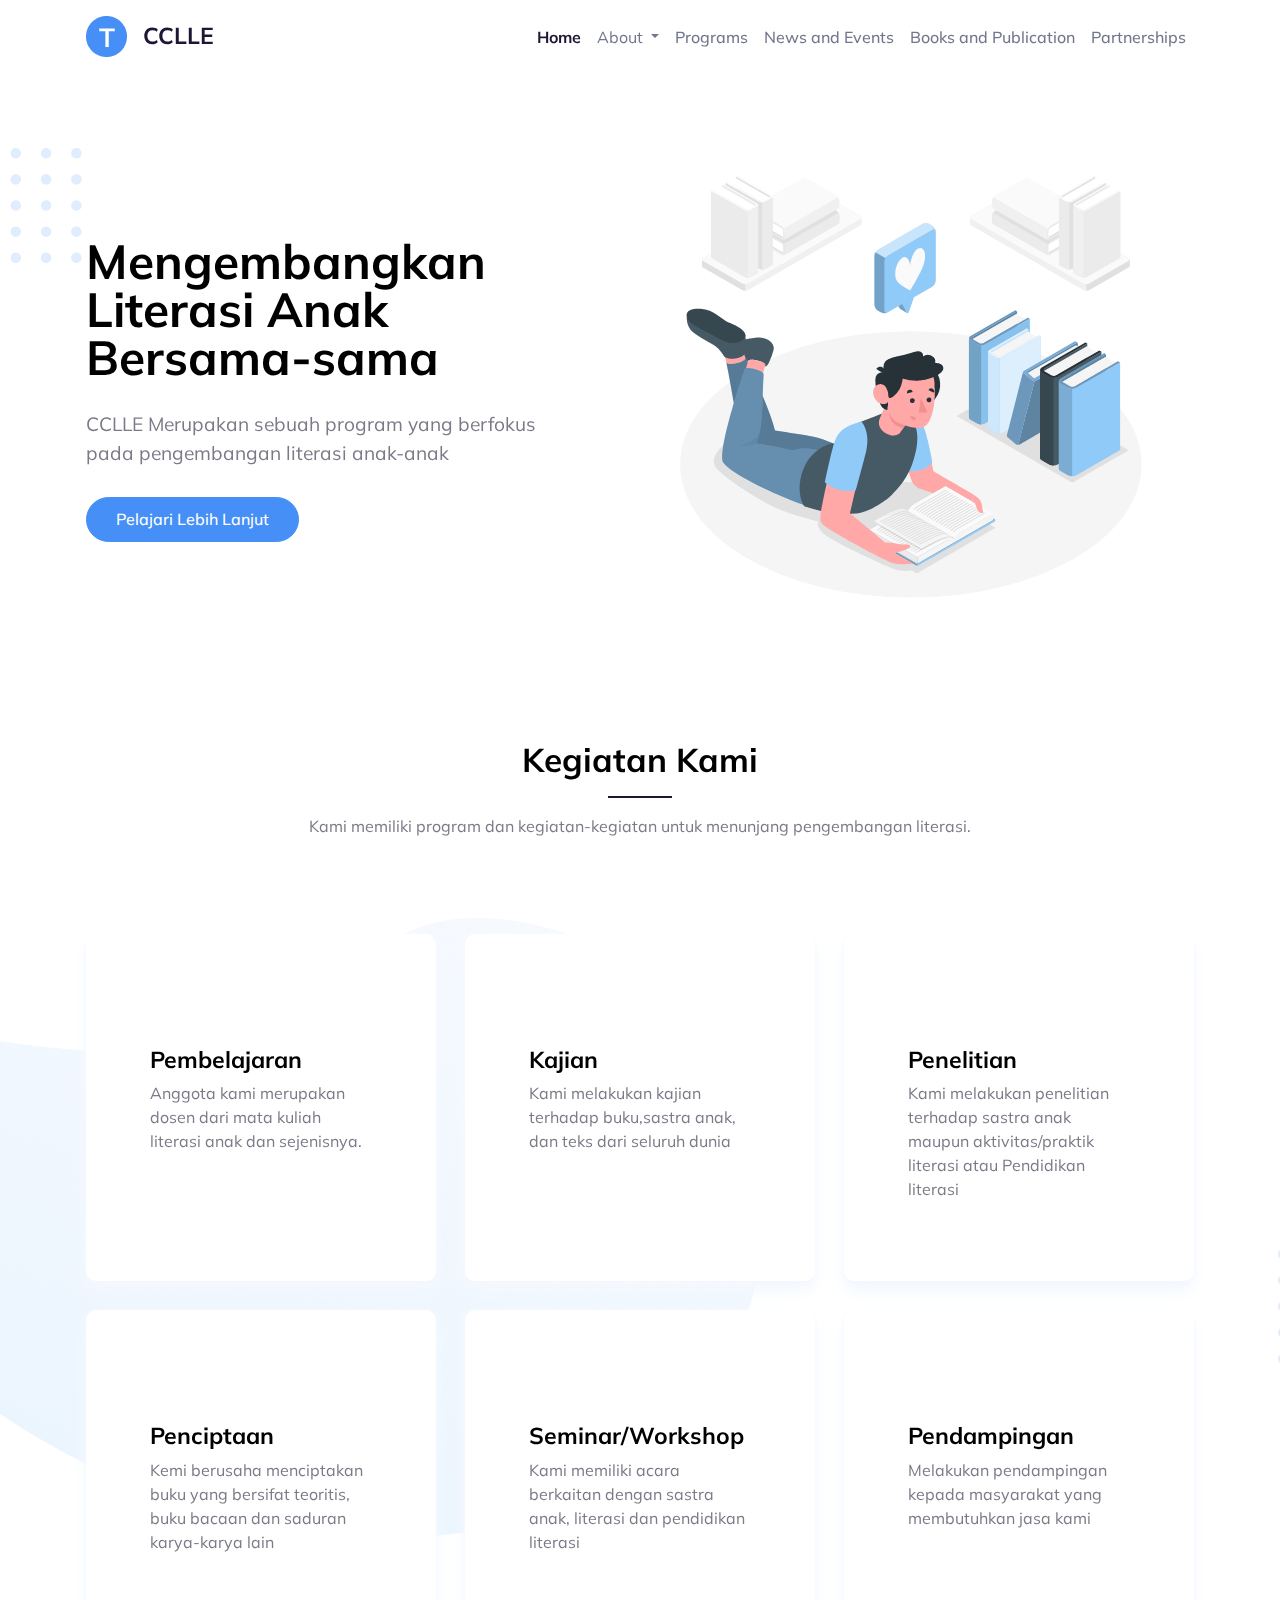
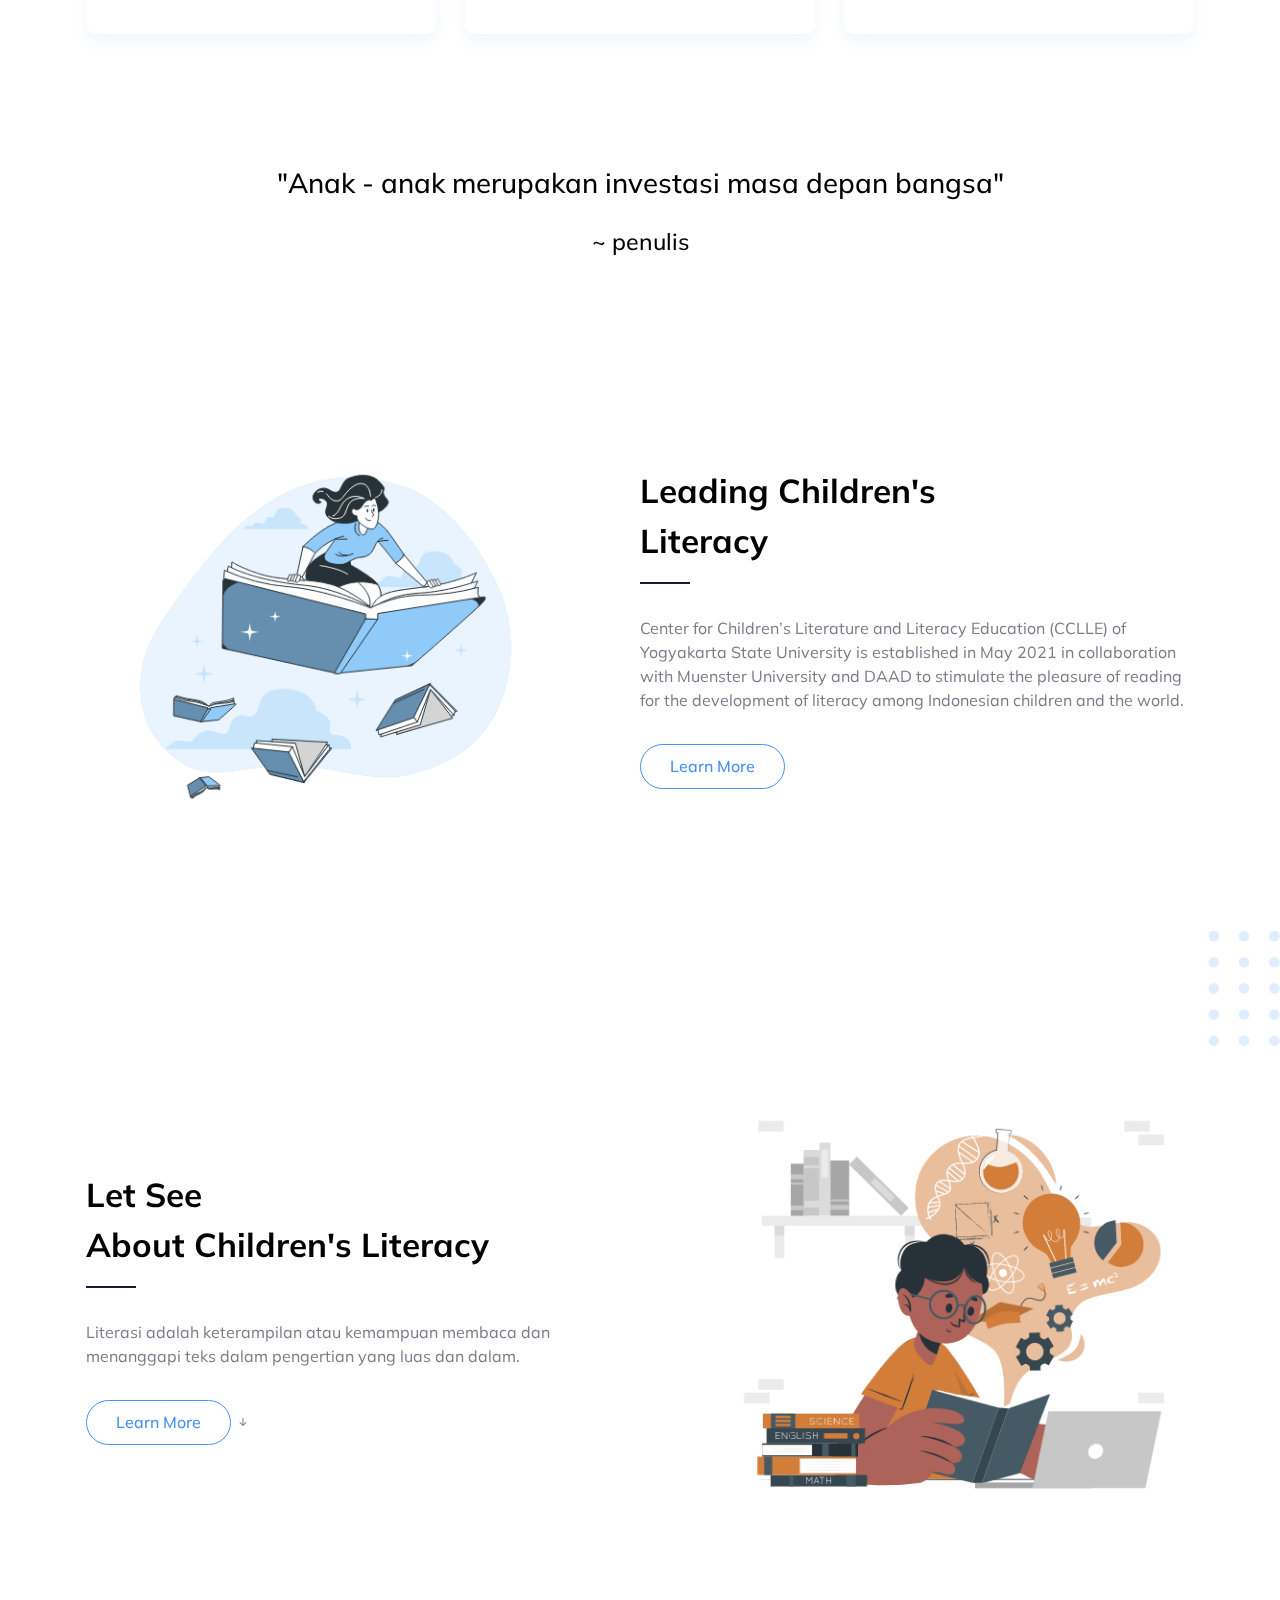
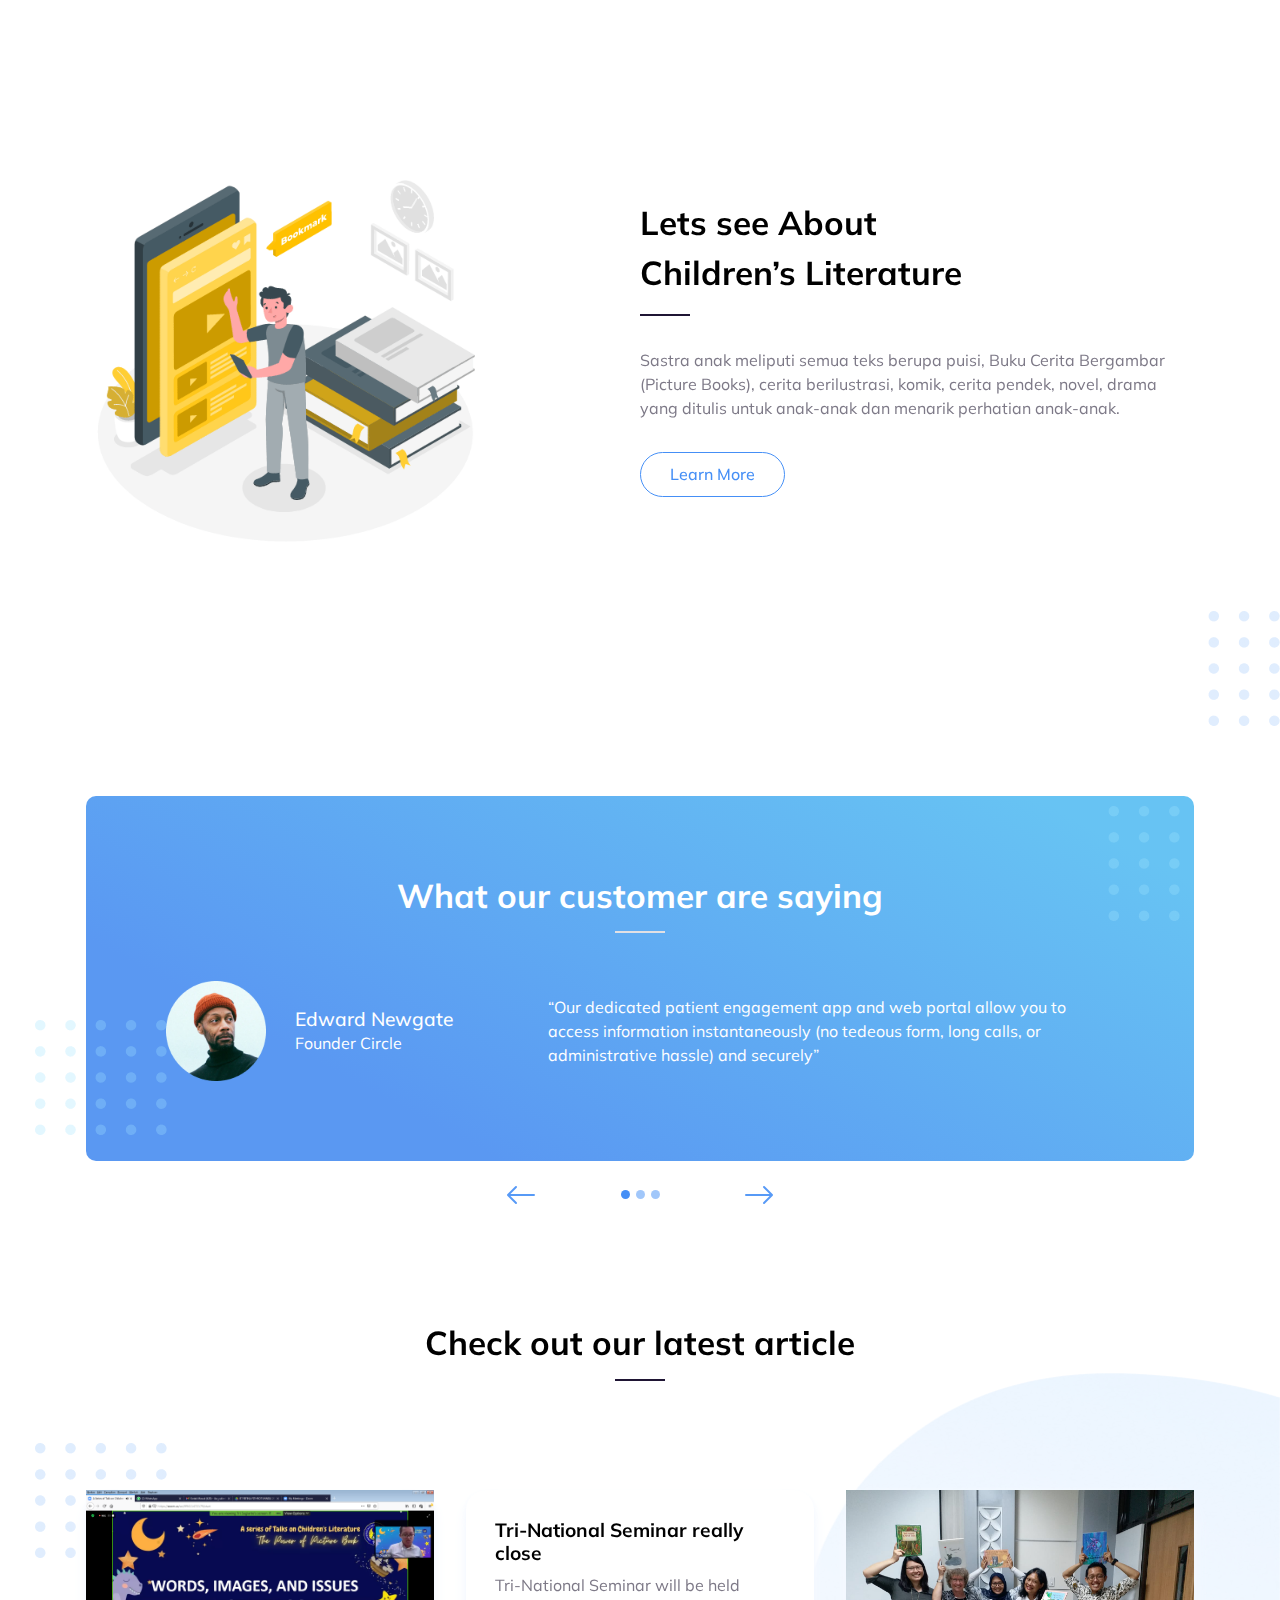
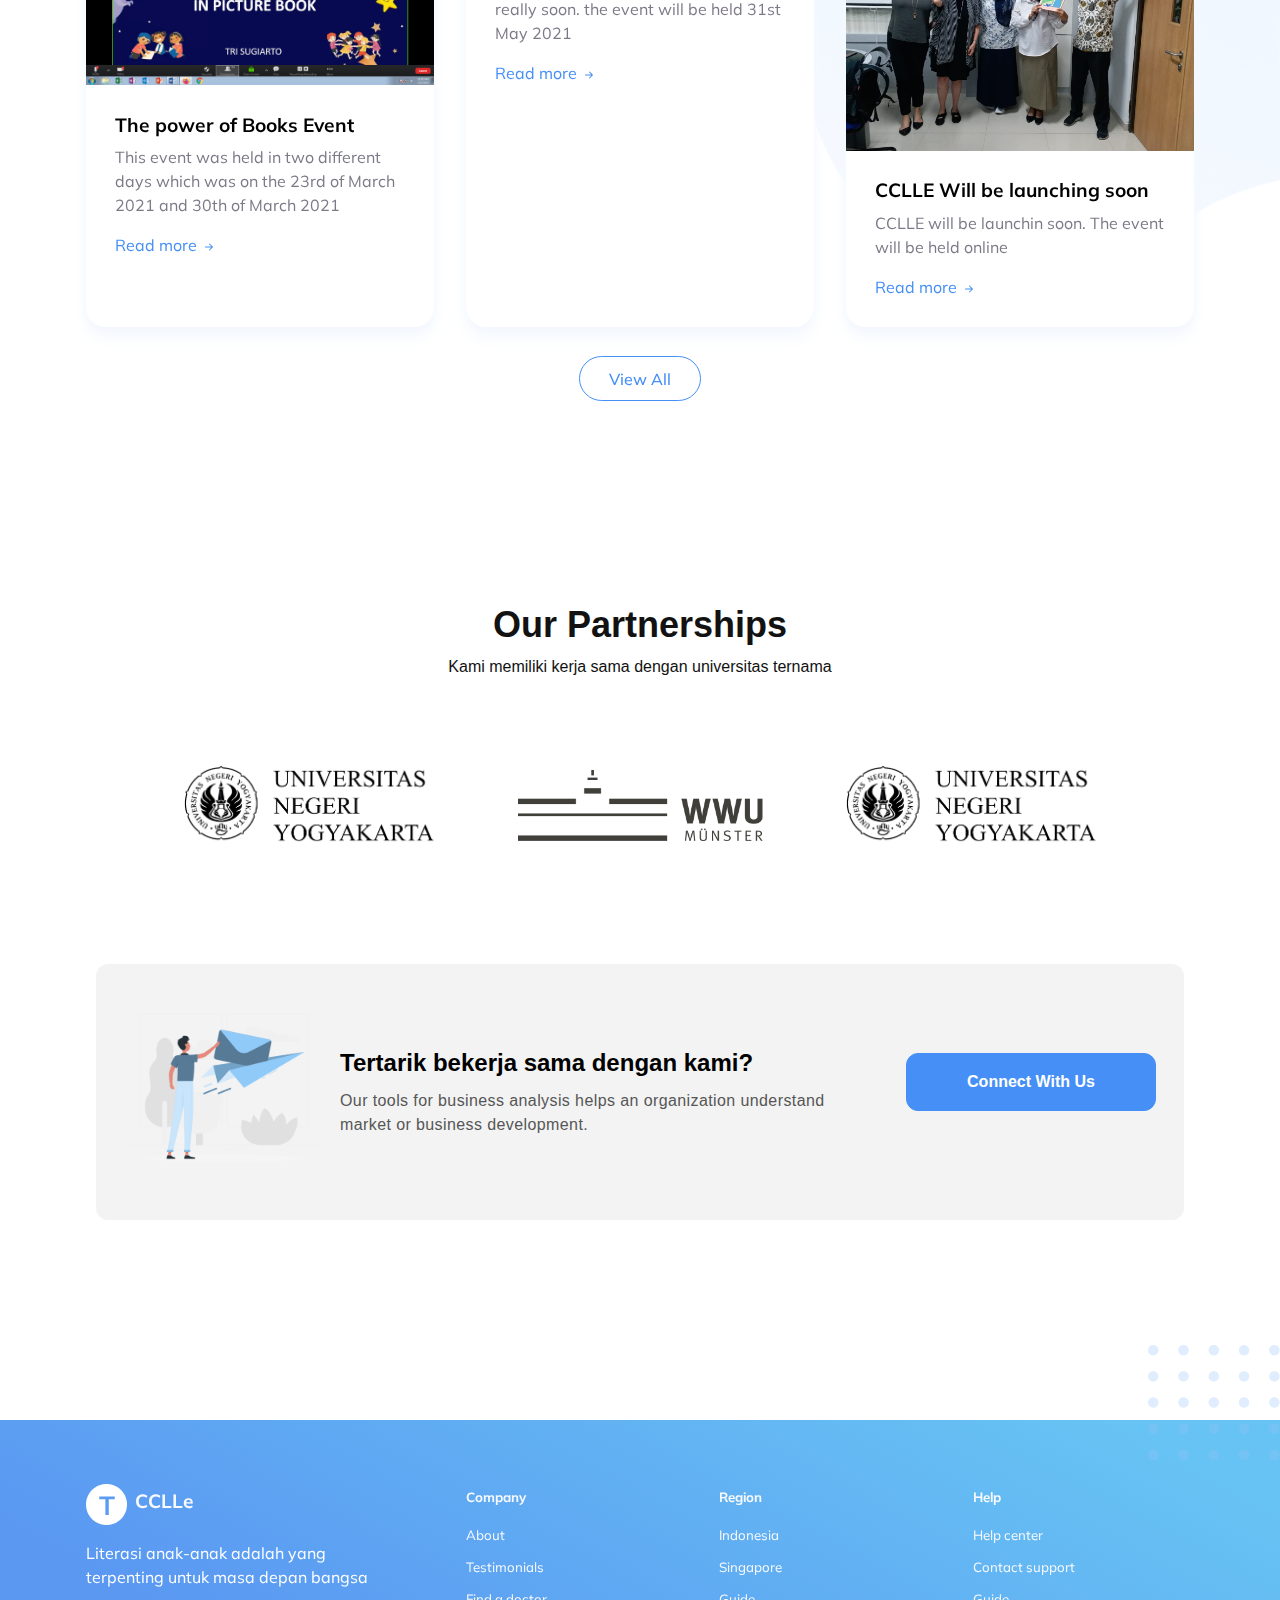
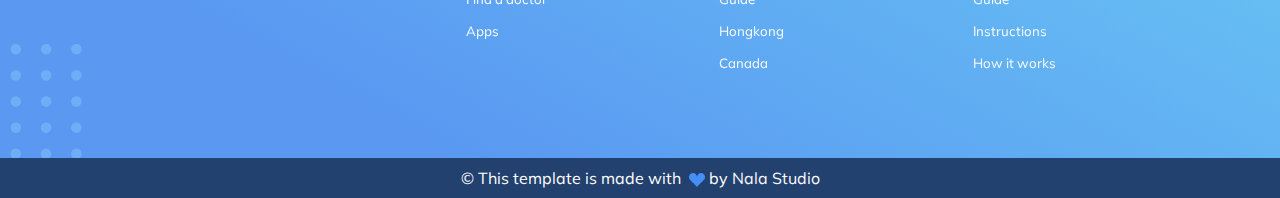
==== commit d3647285: "news and events, detail news ok" ====
--- a/index.html
+++ b/index.html
@@ -1,398 +1,376 @@
 <!DOCTYPE html>
 <html lang="en-US" dir="ltr">
 
-<head>
-  <meta charset="utf-8">
-  <meta http-equiv="X-UA-Compatible" content="IE=edge">
-  <meta name="viewport" content="width=device-width, initial-scale=1">
-
-
-  <!-- ===============================================-->
-  <!--    Document Title-->
-  <!-- ===============================================-->
-  <title>CCLLE</title>
-
-
-  <!-- ===============================================-->
-  <!--    Favicons-->
-  <!-- ===============================================-->
-  <link rel="apple-touch-icon" sizes="180x180" href="assets/img/favicons/apple-touch-icon.png">
-  <link rel="icon" type="image/png" sizes="32x32" href="assets/img/favicons/favicon-32x32.png">
-  <link rel="icon" type="image/png" sizes="16x16" href="assets/img/favicons/favicon-16x16.png">
-  <link rel="shortcut icon" type="image/x-icon" href="assets/img/favicons/favicon.ico">
-  <link rel="manifest" href="assets/img/favicons/manifest.json">
-  <meta name="msapplication-TileImage" content="assets/img/favicons/mstile-150x150.png">
-  <meta name="theme-color" content="#ffffff">
-
-
-  <!-- ===============================================-->
-  <!--    Stylesheets-->
-  <!-- ===============================================-->
-  <link href="assets/css/theme.css" rel="stylesheet" />
-
-</head>
-
-
-<body>
-
-  <!-- ===============================================-->
-  <!--    Main Content-->
-  <!-- ===============================================-->
-  <main class="main" id="top">
-    <nav class="navbar navbar-expand-lg navbar-light fixed-top py-3" data-navbar-on-scroll="data-navbar-on-scroll">
-      <div class="container">
-        <a class="navbar-brand" href="#">
-          <img class="img-fluid" src="assets/img/logo.png" width="75" alt="" />
-        </a>
-        <button class="navbar-toggler collapsed" type="button" data-bs-toggle="collapse"
-          data-bs-target="#navbarSupportedContent" aria-controls="navbarSupportedContent" aria-expanded="false"
-          aria-label="Toggle navigation"><span class="navbar-toggler-icon"></span></button>
-        <div class="collapse navbar-collapse border-top border-lg-0 mt-4 mt-lg-0" id="navbarSupportedContent">
-          <ul class="navbar-nav ms-auto pt-2 pt-lg-0">
-            <li class="nav-item"><a class="nav-link fw-bold active" aria-current="page" href="index.html">Home</a></li>
-            <li class="nav-item dropdown">
-              <a class="nav-link dropdown-toggle" href="#" id="navbarDropdown" role="button" data-bs-toggle="dropdown"
-                aria-expanded="false">
-                About
-              </a>
-              <ul class="dropdown-menu" aria-labelledby="navbarDropdown">
-                <li><a class="dropdown-item" href="about.html">About Us</a></li>
-                <li><a class="dropdown-item" href="literature.html">About Childrens Literature</a></li>
-                <li><a class="dropdown-item" href="literacy.html">About Childrens Literacy</a></li>
-              </ul>
-            </li>
-            <li class="nav-item"><a class="nav-link fw-medium" href="program.html">Programs </a></li>
-            <li class="nav-item"><a class="nav-link fw-medium" href="news.html">News and Events</a></li>
-            <li class="nav-item"><a class="nav-link fw-medium" href="books.html">Books and Publication</a></li>
-            <li class="nav-item"><a class="nav-link fw-medium" href="partnership.html">Partnerships</a></li>
-          </ul>
-        </div>
-      </div>
-    </nav>
-    <section class="py-0">
-      <div class="bg-holder"
-        style="background-image:url(assets/img/illustrations/dot.png);background-position:left;background-size:auto;margin-top:-105px;">
-      </div>
-      <!--/.bg-holder-->
-
-      <div class="container position-relative">
-        <div class="row align-items-center">
-          <div class="col-md-5 col-lg-6 order-md-1 pt-8"><img class="img-fluid"
-              src="assets/img/illustrations/hero-header.gif" alt="" /></div>
-          <div class="col-md-7 col-lg-6 text-center text-md-start pt-5 pt-md-9">
-            <h1 class="mb-4 display-3 fw-bold">Mengembangkan Literasi Anak <br
-                class="d-block d-lg-none d-xl-block" />Bersama-sama</h1>
-            <p class="mt-3 mb-4 fs-1">CCLLE Merupakan sebuah program yang berfokus<br class="d-none d-lg-block" />pada
-              pengembangan literasi anak-anak</p><a class="btn btn-lg btn-primary rounded-pill hover-top"
-              href="about.html" role="button">Pelajari Lebih Lanjut</a>
-          </div>
-        </div>
-      </div>
-    </section>
-    <section class="py-8">
-      <div class="bg-holder"
-        style="background-image:url(assets/img/illustrations/services-bg.png);background-position:center left;background-size:auto;">
-      </div>
-      <!--/.bg-holder-->
-
-      <div class="bg-holder"
-        style="background-image:url(assets/img/illustrations/dot-2.png);background-position:center right;background-size:auto;margin-left:-180px;margin-top:20px;">
-      </div>
-      <!--/.bg-holder-->
-
-      <div class="container-lg">
-        <div class="row justify-content-center">
-          <div class="col-3 text-center">
-            <h2 class="fw-bold">Kegiatan Kami</h2>
-            <hr class="w-25 mx-auto text-dark" style="height:2px;" />
-          </div>
-        </div>
-        <div class="row justify-content-center">
-          <div class="col-sm-9 col-xl-8 text-center">
-            <p>Kami memiliki program dan kegiatan-kegiatan untuk menunjang pengembangan literasi. </p>
-          </div>
-        </div>
-        <div class="row justify-content-center h-100 pt-7 g-4">
-          <div class="col-sm-9 col-md-4">
-            <div class="card h-100 w-100 shadow rounded-lg p-3 p-md-2 p-lg-3 p-xl-5">
-              <div class="card-body text-center text-md-start">
-                <div class="py-3">
-                  <script src="https://cdn.lordicon.com/libs/frhvbuzj/lord-icon-2.0.2.js"></script>
-                  <lord-icon src="https://cdn.lordicon.com/wxnxiano.json" trigger="loop-on-hover"
-                    colors="primary:#121331,secondary:#08a88a" stroke="99" style="width:100px;height:100px">
-                  </lord-icon>
-                </div>
-                <div class="py-3">
-                  <h4 class="fw-bold card-title">Pembelajaran</h4>
-                  <p class="card-text">Anggota kami merupakan dosen dari mata kuliah literasi anak dan sejenisnya.</p>
-                </div>
-              </div>
-            </div>
-          </div>
-          <div class="col-sm-9 col-md-4">
-            <div class="card h-100 w-100 shadow rounded-lg p-3 p-md-2 p-lg-3 p-xl-5">
-              <div class="card-body text-center text-md-start">
-                <div class="py-3">
-                  <script src="https://cdn.lordicon.com/libs/frhvbuzj/lord-icon-2.0.2.js"></script>
-                  <lord-icon src="https://cdn.lordicon.com/nocovwne.json" trigger="loop-on-hover"
-                    colors="primary:#121331,secondary:#08a88a" style="width:100px;height:100px">
-                  </lord-icon>
-                </div>
-                <div class="py-3">
-                  <h4 class="fw-bold card-title">Kajian</h4>
-                  <p class="card-text">Kami melakukan kajian terhadap buku,sastra anak, dan teks dari seluruh dunia</p>
-                </div>
-              </div>
-            </div>
-          </div>
-          <div class="col-sm-9 col-md-4">
-            <div class="card h-100 w-100 shadow rounded-lg p-3 p-md-2 p-lg-3 p-xl-5">
-              <div class="card-body text-center text-md-start">
-                <div class="py-3">
-                  <script src="https://cdn.lordicon.com/libs/frhvbuzj/lord-icon-2.0.2.js"></script>
-                  <lord-icon src="https://cdn.lordicon.com/msoeawqm.json" trigger="loop-on-hover"
-                    colors="primary:#121331,secondary:#08a88a" stroke="100" style="width:100px;height:100px">
-                  </lord-icon>
-                </div>
-                <div class="py-3">
-                  <h4 class="fw-bold card-title">Penelitian</h4>
-                  <p class="card-text">Kami melakukan penelitian terhadap sastra anak maupun aktivitas/praktik literasi
-                    atau Pendidikan literasi</p>
-                </div>
-              </div>
-            </div>
-          </div>
-          <div class="col-sm-9 col-md-4">
-            <div class="card h-100 w-100 shadow rounded-lg p-3 p-md-2 p-lg-3 p-xl-5">
-              <div class="card-body text-center text-md-start">
-                <div class="py-3">
-                  <script src="https://cdn.lordicon.com/libs/frhvbuzj/lord-icon-2.0.2.js"></script>
-                  <lord-icon src="https://cdn.lordicon.com/wloilxuq.json" trigger="loop-on-hover"
-                    colors="primary:#121331,secondary:#08a88a" style="width:100px;height:100px">
-                  </lord-icon>
-                </div>
-                <div class="py-3">
-                  <h4 class="fw-bold card-title">Penciptaan</h4>
-                  <p class="card-text">Kemi berusaha menciptakan buku yang bersifat teoritis, buku bacaan dan saduran
-                    karya-karya lain</p>
-                </div>
-              </div>
-            </div>
-          </div>
-          <div class="col-sm-9 col-md-4">
-            <div class="card h-100 w-100 shadow rounded-lg p-3 p-md-2 p-lg-3 p-xl-5">
-              <div class="card-body text-center text-md-start">
-                <div class="py-3">
-                  <script src="https://cdn.lordicon.com/libs/frhvbuzj/lord-icon-2.0.2.js"></script>
-                  <lord-icon src="https://cdn.lordicon.com/soseozvi.json" trigger="loop-on-hover"
-                    colors="primary:#121331,secondary:#08a88a" style="width:100px;height:100px">
-                  </lord-icon>
-                </div>
-                <div class="py-3">
-                  <h4 class="fw-bold card-title">Seminar/Workshop</h4>
-                  <p class="card-text">Kami memiliki acara berkaitan dengan sastra anak, literasi dan pendidikan
-                    literasi</p>
-                </div>
-              </div>
-            </div>
-          </div>
-          <div class="col-sm-9 col-md-4">
-            <div class="card h-100 w-100 shadow rounded-lg p-3 p-md-2 p-lg-3 p-xl-5">
-              <div class="card-body text-center text-md-start">
-                <div class="py-3">
-                  <script src="https://cdn.lordicon.com/libs/frhvbuzj/lord-icon-2.0.2.js"></script>
-                  <lord-icon src="https://cdn.lordicon.com/dxjqoygy.json" trigger="loop-on-hover"
-                    colors="primary:#121331,secondary:#08a88a" style="width:100px;height:100px">
-                  </lord-icon>
-                </div>
-                <div class="py-3">
-                  <h4 class="fw-bold card-title">Pendampingan</h4>
-                  <p class="card-text">Melakukan pendampingan kepada masyarakat yang membutuhkan jasa kami</p>
-                </div>
-              </div>
-            </div>
-          </div>
-        </div>
-      </div>
-    </section>
-
-    <section class="py-1">
-      <div class="container">
-        <div class="row flex-center">
-          <div class="col-auto text-center my-2">
-            <h3 class="mb-4">"Anak - anak merupakan investasi masa depan bangsa"</h3>
-            <h4>~ penulis</h4>
-          </div>
-        </div>
-      </div>
-    </section>
-
-    <section class="py-4 py-lg-8" id="about">
-      <div class="bg-holder"
-        style="background-image:url(assets/img/illustrations/dot.png);background-position:right bottom;background-size:auto;margin-top:50px;">
-      </div>
-      <!--/.bg-holder-->
-
-      <div class="container">
-        <div class="row g-xl-0 align-items-center">
-          <div class="col-md-6"><img class="img-fluid mb-5 mb-md-0" src="assets/img/illustrations/Leading.gif"
-              width="480" alt="" /></div>
-          <div class="col-md-6 text-center text-md-start">
-            <h2 class="fw-bold lh-base">Leading Children's <br />Literacy</h2>
-            <hr class="text-dark mx-auto mx-md-0" style="height:2px;width:50px" />
-            <p class="pt-3">Center for Children’s Literature and Literacy Education (CCLLE) of Yogyakarta State
-              University is established in May 2021 in collaboration with Muenster University and DAAD to stimulate the
-              pleasure of reading for the development of literacy among Indonesian children and the world.</p>
-            <div class="py-3">
-              <a href="about.html" class="btn btn-lg btn-outline-primary rounded-pill">Learn More</a>
-
-            </div>
-          </div>
-        </div>
-      </div>
-    </section>
-
-
-    <!-- ============================================-->
-    <!-- <section> begin ============================-->
-    <section class="py-4 py-lg-7">
-
-      <div class="container">
-        <div class="row g-xl-0 align-items-center">
-          <div class="col-md-6 order-md-1 text-md-end"><img class="img-fluid mb-5 mb-md-0"
-              src="assets/img/illustrations/Learning.gif" width="480" alt="" /></div>
-          <div class="col-md-6 text-center text-md-start order-md-0">
-            <h2 class="fw-bold lh-base">Let See <br />About Children's Literacy</h2>
-            <hr class="text-dark mx-auto mx-md-0" style="height:2px;width:50px" />
-            <p class="pt-3">Literasi adalah keterampilan atau kemampuan membaca dan menanggapi teks dalam pengertian
-              yang luas dan dalam.</p>
-            <div class="py-3">
-              <a href="literacy.html" class="btn btn-lg btn-outline-primary rounded-pill">Learn More</a>
-              <svg class="bi bi-arrow-down-short" xmlns="http://www.w3.org/2000/svg" width="16" height="16"
-                fill="currentColor" viewBox="0 0 16 16">
-                <path fill-rule="evenodd"
-                  d="M8 4a.5.5 0 0 1 .5.5v5.793l2.146-2.147a.5.5 0 0 1 .708.708l-3 3a.5.5 0 0 1-.708 0l-3-3a.5.5 0 1 1 .708-.708L7.5 10.293V4.5A.5.5 0 0 1 8 4z">
-                </path>
-              </svg>
-              </button>
-            </div>
-          </div>
-        </div>
-      </div><!-- end of .container-->
-
-    </section>
-
-
-    <section class="py-6 py-lg-8" id="about">
-      <div class="bg-holder"
-        style="background-image:url(assets/img/illustrations/dot.png);background-position:right bottom;background-size:auto;margin-top:50px;">
-      </div>
-      <!--/.bg-holder-->
-
-      <div class="container">
-        <div class="row g-xl-0 align-items-center">
-          <div class="col-md-6"><img class="img-fluid mb-5 mb-md-0" src="assets/img/illustrations/Bookmarks.gif"
-              width="400" alt="" /></div>
-          <div class="col-md-6 text-center text-md-start">
-            <h2 class="fw-bold lh-base">Lets see About <br />Children’s Literature</h2>
-            <hr class="text-dark mx-auto mx-md-0" style="height:2px;width:50px" />
-            <p class="pt-3">Sastra anak meliputi semua teks berupa puisi, Buku Cerita Bergambar (Picture Books), cerita
-              berilustrasi, komik, cerita pendek, novel, drama yang ditulis untuk anak-anak dan menarik perhatian
-              anak-anak.</p>
-            <div class="py-3">
-              <a href="literature.html" class="btn btn-lg btn-outline-primary rounded-pill">Learn More</a>
-
-            </div>
-          </div>
-        </div>
-      </div>
-    </section>
-    <!-- <section> close ============================-->
-    <!-- ============================================-->
-
-
-    <section class="py-8" id="testimonial">
-      <div class="container">
-        <div class="bg-holder z-index-1"
-          style="background-image:url(assets/img/illustrations/dot.png);background-position:right top;background-size:auto;margin-left:-30px;margin-top:10px;filter:contrast(1.5);">
-        </div>
-        <!--/.bg-holder-->
-
-        <div class="bg-holder z-index-1"
-          style="background-image:url(assets/img/illustrations/dot-2.png);background-position:left bottom;background-size:auto;margin-left:-35px;margin-top:-65px;filter:contrast(1.5);">
-        </div>
-        <!--/.bg-holder-->
-
-        <div class="carousel slide" id="carouselExampleDark" data-bs-ride="carousel">
-          <div class="carousel-inner">
-            <div class="carousel-item active" data-bs-interval="10000">
-              <div class="row h-100">
-                <div class="col-12">
-                  <div class="card text-white bg-primary-gradient">
-                    <div class="card-body p-4 p-md-4 p-lg-7">
-                      <h2 class="fw-bold text-white text-center">What our customer are saying</h2>
-                      <hr class="mx-auto" style="height:2px;width:50px" />
-                      <div class="d-md-flex align-items-md-center mt-5 text-center text-md-start"><img
-                          class="img-fluid me-4 me-md-3 me-lg-4" src="assets/img/gallery/user-1.png" width="100"
-                          alt="" />
-                        <div class="w-md-25 my-3">
-                          <h5 class="mb-0 fw-medium text-white">Edward Newgate</h5>
-                          <p class="fw-normal mb-0">Founder Circle</p>
-                        </div>
-                        <div class="w-md-75">
-                          <p class="card-text ms-md-5">“Our dedicated patient engagement app and web portal allow you to
-                            access information instantaneously (no tedeous form, long calls, or administrative hassle)
-                            and securely”</p>
+  <head>
+    <meta charset="utf-8">
+    <meta http-equiv="X-UA-Compatible" content="IE=edge">
+    <meta name="viewport" content="width=device-width, initial-scale=1">
+
+
+    <!-- ===============================================-->
+    <!--    Document Title-->
+    <!-- ===============================================-->
+    <title>CCLLE</title>
+
+
+    <!-- ===============================================-->
+    <!--    Favicons-->
+    <!-- ===============================================-->
+    <link rel="apple-touch-icon" sizes="180x180" href="assets/img/favicons/apple-touch-icon.png">
+    <link rel="icon" type="image/png" sizes="32x32" href="assets/img/favicons/favicon-32x32.png">
+    <link rel="icon" type="image/png" sizes="16x16" href="assets/img/favicons/favicon-16x16.png">
+    <link rel="shortcut icon" type="image/x-icon" href="assets/img/favicons/favicon.ico">
+    <link rel="manifest" href="assets/img/favicons/manifest.json">
+    <meta name="msapplication-TileImage" content="assets/img/favicons/mstile-150x150.png">
+    <meta name="theme-color" content="#ffffff">
+
+
+    <!-- ===============================================-->
+    <!--    Stylesheets-->
+    <!-- ===============================================-->
+    <link href="assets/css/theme.css" rel="stylesheet" />
+
+  </head>
+
+
+  <body>
+
+    <!-- ===============================================-->
+    <!--    Main Content-->
+    <!-- ===============================================-->
+    <main class="main" id="top">
+      <nav class="navbar navbar-expand-lg navbar-light fixed-top py-3" data-navbar-on-scroll="data-navbar-on-scroll">
+        <div class="container"><a class="navbar-brand d-flex align-items-center fw-bold fs-2" href="#"><img class="d-inline-block me-3" src="assets/img/icons/logo.png" alt="" />CCLLE</a>
+          <button class="navbar-toggler collapsed" type="button" data-bs-toggle="collapse" data-bs-target="#navbarSupportedContent" aria-controls="navbarSupportedContent" aria-expanded="false" aria-label="Toggle navigation"><span class="navbar-toggler-icon"></span></button>
+          <div class="collapse navbar-collapse border-top border-lg-0 mt-4 mt-lg-0" id="navbarSupportedContent">
+            <ul class="navbar-nav ms-auto pt-2 pt-lg-0">
+              <li class="nav-item"><a class="nav-link fw-bold active" aria-current="page" href="index.html">Home</a></li>
+              <li class="nav-item dropdown">
+                <a class="nav-link dropdown-toggle" href="#" id="navbarDropdown" role="button" data-bs-toggle="dropdown" aria-expanded="false">
+                  About
+                </a>
+                <ul class="dropdown-menu" aria-labelledby="navbarDropdown">
+                  <li><a class="dropdown-item" href="about.html">About Us</a></li>
+                  <li><a class="dropdown-item" href="literature.html">About Childrens Literature</a></li>
+                  <li><a class="dropdown-item" href="literacy.html">About Childrens Literacy</a></li>
+                </ul>
+              </li>
+              <li class="nav-item"><a class="nav-link fw-medium" href="program.html">Programs </a></li>
+              <li class="nav-item"><a class="nav-link fw-medium" href="news.html">News and Events</a></li>
+              <li class="nav-item"><a class="nav-link fw-medium" href="books.html">Books and Publication</a></li>
+              <li class="nav-item"><a class="nav-link fw-medium" href="partnership.html">Partnerships</a></li>
+            </ul>
+          </div>
+        </div>
+      </nav>
+      <section class="py-0">
+        <div class="bg-holder" style="background-image:url(assets/img/illustrations/dot.png);background-position:left;background-size:auto;margin-top:-105px;">
+        </div>
+        <!--/.bg-holder-->
+
+        <div class="container position-relative">
+          <div class="row align-items-center">
+            <div class="col-md-5 col-lg-6 order-md-1 pt-8"><img class="img-fluid" src="assets/img/illustrations/hero-header.gif" alt="" /></div>
+            <div class="col-md-7 col-lg-6 text-center text-md-start pt-5 pt-md-9">
+              <h1 class="mb-4 display-3 fw-bold">Mengembangkan Literasi Anak <br class="d-block d-lg-none d-xl-block" />Bersama-sama</h1>
+              <p class="mt-3 mb-4 fs-1">CCLLE Merupakan sebuah program yang berfokus<br class="d-none d-lg-block" />pada pengembangan literasi anak-anak</p><a class="btn btn-lg btn-primary rounded-pill hover-top" href="about.html" role="button">Pelajari Lebih Lanjut</a>
+            </div>
+          </div>
+        </div>
+      </section>
+      <section class="py-8">
+        <div class="bg-holder" style="background-image:url(assets/img/illustrations/services-bg.png);background-position:center left;background-size:auto;">
+        </div>
+        <!--/.bg-holder-->
+
+        <div class="bg-holder" style="background-image:url(assets/img/illustrations/dot-2.png);background-position:center right;background-size:auto;margin-left:-180px;margin-top:20px;">
+        </div>
+        <!--/.bg-holder-->
+
+        <div class="container-lg">
+          <div class="row justify-content-center">
+            <div class="col-3 text-center">
+              <h2 class="fw-bold">Kegiatan Kami</h2>
+              <hr class="w-25 mx-auto text-dark" style="height:2px;" />
+            </div>
+          </div>
+          <div class="row justify-content-center">
+            <div class="col-sm-9 col-xl-8 text-center">
+              <p>Kami memiliki program dan kegiatan-kegiatan untuk menunjang pengembangan literasi. </p>
+            </div>
+          </div>
+          <div class="row justify-content-center h-100 pt-7 g-4">
+            <div class="col-sm-9 col-md-4">
+              <div class="card h-100 w-100 shadow rounded-lg p-3 p-md-2 p-lg-3 p-xl-5">
+                <div class="card-body text-center text-md-start">
+                  <div class="py-3">
+                    <script src="https://cdn.lordicon.com/libs/frhvbuzj/lord-icon-2.0.2.js"></script>
+                    <lord-icon
+                        src="https://cdn.lordicon.com/wxnxiano.json"
+                        trigger="loop-on-hover"
+                        colors="primary:#121331,secondary:#08a88a"
+                        stroke="99"
+                        style="width:100px;height:100px">
+                    </lord-icon>
+                  </div>
+                  <div class="py-3">
+                    <h4 class="fw-bold card-title">Pembelajaran</h4>
+                    <p class="card-text">Anggota kami merupakan dosen dari mata kuliah literasi anak dan sejenisnya.</p>
+                  </div>
+                </div>
+              </div>
+            </div>
+            <div class="col-sm-9 col-md-4">
+              <div class="card h-100 w-100 shadow rounded-lg p-3 p-md-2 p-lg-3 p-xl-5">
+                <div class="card-body text-center text-md-start">
+                  <div class="py-3">
+                    <script src="https://cdn.lordicon.com/libs/frhvbuzj/lord-icon-2.0.2.js"></script>
+                    <lord-icon
+                        src="https://cdn.lordicon.com/nocovwne.json"
+                        trigger="loop-on-hover"
+                        colors="primary:#121331,secondary:#08a88a"
+                        style="width:100px;height:100px">
+                    </lord-icon>
+                  </div>
+                  <div class="py-3">
+                    <h4 class="fw-bold card-title">Kajian</h4>
+                    <p class="card-text">Kami melakukan kajian terhadap buku,sastra anak, dan teks dari seluruh dunia</p>
+                  </div>
+                </div>
+              </div>
+            </div>
+            <div class="col-sm-9 col-md-4">
+              <div class="card h-100 w-100 shadow rounded-lg p-3 p-md-2 p-lg-3 p-xl-5">
+                <div class="card-body text-center text-md-start">
+                  <div class="py-3">
+                    <script src="https://cdn.lordicon.com/libs/frhvbuzj/lord-icon-2.0.2.js"></script>
+                    <lord-icon
+                        src="https://cdn.lordicon.com/msoeawqm.json"
+                        trigger="loop-on-hover"
+                        colors="primary:#121331,secondary:#08a88a"
+                        stroke="100"
+                        style="width:100px;height:100px">
+                    </lord-icon>
+                  </div>
+                  <div class="py-3">
+                    <h4 class="fw-bold card-title">Penelitian</h4>
+                    <p class="card-text">Kami melakukan penelitian terhadap sastra anak maupun aktivitas/praktik literasi atau Pendidikan literasi</p>
+                  </div>
+                </div>
+              </div>
+            </div>
+            <div class="col-sm-9 col-md-4">
+              <div class="card h-100 w-100 shadow rounded-lg p-3 p-md-2 p-lg-3 p-xl-5">
+                <div class="card-body text-center text-md-start">
+                  <div class="py-3">
+                    <script src="https://cdn.lordicon.com/libs/frhvbuzj/lord-icon-2.0.2.js"></script>
+                    <lord-icon
+                        src="https://cdn.lordicon.com/wloilxuq.json"
+                        trigger="loop-on-hover"
+                        colors="primary:#121331,secondary:#08a88a"
+                        style="width:100px;height:100px">
+                    </lord-icon>
+                  </div>
+                  <div class="py-3">
+                    <h4 class="fw-bold card-title">Penciptaan</h4>
+                    <p class="card-text">Kemi berusaha menciptakan buku yang bersifat teoritis, buku bacaan dan saduran karya-karya lain</p>
+                  </div>
+                </div>
+              </div>
+            </div>
+            <div class="col-sm-9 col-md-4">
+              <div class="card h-100 w-100 shadow rounded-lg p-3 p-md-2 p-lg-3 p-xl-5">
+                <div class="card-body text-center text-md-start">
+                  <div class="py-3">
+                    <script src="https://cdn.lordicon.com/libs/frhvbuzj/lord-icon-2.0.2.js"></script>
+                    <lord-icon
+                        src="https://cdn.lordicon.com/soseozvi.json"
+                        trigger="loop-on-hover"
+                        colors="primary:#121331,secondary:#08a88a"
+                        style="width:100px;height:100px">
+                    </lord-icon>
+                  </div>
+                  <div class="py-3">
+                    <h4 class="fw-bold card-title">Seminar/Workshop</h4>
+                    <p class="card-text">Kami memiliki acara berkaitan dengan sastra anak, literasi dan pendidikan literasi</p>
+                  </div>
+                </div>
+              </div>
+            </div>
+            <div class="col-sm-9 col-md-4">
+              <div class="card h-100 w-100 shadow rounded-lg p-3 p-md-2 p-lg-3 p-xl-5">
+                <div class="card-body text-center text-md-start">
+                  <div class="py-3">
+                    <script src="https://cdn.lordicon.com/libs/frhvbuzj/lord-icon-2.0.2.js"></script>
+                    <lord-icon
+                        src="https://cdn.lordicon.com/dxjqoygy.json"
+                        trigger="loop-on-hover"
+                        colors="primary:#121331,secondary:#08a88a"
+                        style="width:100px;height:100px">
+                    </lord-icon>
+                  </div>
+                  <div class="py-3">
+                    <h4 class="fw-bold card-title">Pendampingan</h4>
+                    <p class="card-text">Melakukan pendampingan kepada masyarakat yang membutuhkan jasa kami</p>
+                  </div>
+                </div>
+              </div>
+            </div>
+          </div>
+        </div>
+      </section>
+
+      <section class="py-1">
+        <div class="container">
+          <div class="row flex-center">
+            <div class="col-auto text-center my-2">
+              <h3 class="mb-4">"Anak - anak merupakan investasi masa depan bangsa"</h3>
+              <h4>~ penulis</h4>
+            </div>
+          </div>
+        </div>
+      </section>
+
+      <section class="py-4 py-lg-8" id="about">
+        <div class="bg-holder" style="background-image:url(assets/img/illustrations/dot.png);background-position:right bottom;background-size:auto;margin-top:50px;">
+        </div>
+        <!--/.bg-holder-->
+
+        <div class="container">
+          <div class="row g-xl-0 align-items-center">
+            <div class="col-md-6"><img class="img-fluid mb-5 mb-md-0" src="assets/img/illustrations/Leading.gif" width="480" alt="" /></div>
+            <div class="col-md-6 text-center text-md-start">
+              <h2 class="fw-bold lh-base">Leading Children's <br />Literacy</h2>
+              <hr class="text-dark mx-auto mx-md-0" style="height:2px;width:50px" />
+              <p class="pt-3">Center for Children’s Literature and Literacy Education (CCLLE) of Yogyakarta State University is established in May 2021 in collaboration with Muenster University and DAAD to stimulate the pleasure of reading for the development of literacy among Indonesian children and the world.</p>
+              <div class="py-3">
+                <a href="about.html" class="btn btn-lg btn-outline-primary rounded-pill">Learn More</a>
+                
+              </div>
+            </div>
+          </div>
+        </div>
+      </section>
+
+
+      <!-- ============================================-->
+      <!-- <section> begin ============================-->
+      <section class="py-4 py-lg-7">
+
+        <div class="container">
+          <div class="row g-xl-0 align-items-center">
+            <div class="col-md-6 order-md-1 text-md-end"><img class="img-fluid mb-5 mb-md-0" src="assets/img/illustrations/Learning.gif" width="480" alt="" /></div>
+            <div class="col-md-6 text-center text-md-start order-md-0">
+              <h2 class="fw-bold lh-base">Let See <br />About Children's Literacy</h2>
+              <hr class="text-dark mx-auto mx-md-0" style="height:2px;width:50px" />
+              <p class="pt-3">Literasi adalah keterampilan atau kemampuan membaca dan menanggapi teks dalam pengertian yang luas dan dalam.</p>
+              <div class="py-3">
+                <a href="literacy.html" class="btn btn-lg btn-outline-primary rounded-pill">Learn More</a>
+                  <svg class="bi bi-arrow-down-short" xmlns="http://www.w3.org/2000/svg" width="16" height="16" fill="currentColor" viewBox="0 0 16 16">
+                    <path fill-rule="evenodd" d="M8 4a.5.5 0 0 1 .5.5v5.793l2.146-2.147a.5.5 0 0 1 .708.708l-3 3a.5.5 0 0 1-.708 0l-3-3a.5.5 0 1 1 .708-.708L7.5 10.293V4.5A.5.5 0 0 1 8 4z"></path>
+                  </svg>
+                </button>
+              </div>
+            </div>
+          </div>
+        </div><!-- end of .container-->
+
+      </section>
+
+
+      <section class="py-6 py-lg-8" id="about">
+        <div class="bg-holder" style="background-image:url(assets/img/illustrations/dot.png);background-position:right bottom;background-size:auto;margin-top:50px;">
+        </div>
+        <!--/.bg-holder-->
+
+        <div class="container">
+          <div class="row g-xl-0 align-items-center">
+            <div class="col-md-6"><img class="img-fluid mb-5 mb-md-0" src="assets/img/illustrations/Bookmarks.gif" width="400" alt="" /></div>
+            <div class="col-md-6 text-center text-md-start">
+              <h2 class="fw-bold lh-base">Lets see About <br />Children’s Literature</h2>
+              <hr class="text-dark mx-auto mx-md-0" style="height:2px;width:50px" />
+              <p class="pt-3">Sastra anak meliputi semua teks berupa puisi, Buku Cerita Bergambar (Picture Books), cerita berilustrasi, komik, cerita pendek, novel, drama yang ditulis untuk anak-anak dan menarik perhatian anak-anak.</p>
+              <div class="py-3">
+                <a href="literature.html" class="btn btn-lg btn-outline-primary rounded-pill">Learn More</a>
+                
+              </div>
+            </div>
+          </div>
+        </div>
+      </section>
+      <!-- <section> close ============================-->
+      <!-- ============================================-->
+
+
+      <section class="py-8" id="testimonial">
+        <div class="container">
+          <div class="bg-holder z-index-1" style="background-image:url(assets/img/illustrations/dot.png);background-position:right top;background-size:auto;margin-left:-30px;margin-top:10px;filter:contrast(1.5);">
+          </div>
+          <!--/.bg-holder-->
+
+          <div class="bg-holder z-index-1" style="background-image:url(assets/img/illustrations/dot-2.png);background-position:left bottom;background-size:auto;margin-left:-35px;margin-top:-65px;filter:contrast(1.5);">
+          </div>
+          <!--/.bg-holder-->
+
+          <div class="carousel slide" id="carouselExampleDark" data-bs-ride="carousel">
+            <div class="carousel-inner">
+              <div class="carousel-item active" data-bs-interval="10000">
+                <div class="row h-100">
+                  <div class="col-12">
+                    <div class="card text-white bg-primary-gradient">
+                      <div class="card-body p-4 p-md-4 p-lg-7">
+                        <h2 class="fw-bold text-white text-center">What our customer are saying</h2>
+                        <hr class="mx-auto" style="height:2px;width:50px" />
+                        <div class="d-md-flex align-items-md-center mt-5 text-center text-md-start"><img class="img-fluid me-4 me-md-3 me-lg-4" src="assets/img/gallery/user-1.png" width="100" alt="" />
+                          <div class="w-md-25 my-3">
+                            <h5 class="mb-0 fw-medium text-white">Edward Newgate</h5>
+                            <p class="fw-normal mb-0">Founder Circle</p>
+                          </div>
+                          <div class="w-md-75">
+                            <p class="card-text ms-md-5">“Our dedicated patient engagement app and web portal allow you to access information instantaneously (no tedeous form, long calls, or administrative hassle) and securely”</p>
+                          </div>
                         </div>
                       </div>
                     </div>
                   </div>
                 </div>
               </div>
-            </div>
-            <div class="carousel-item" data-bs-interval="2000">
-              <div class="row h-100">
-                <div class="col-12">
-                  <div class="card text-white bg-primary-gradient">
-                    <div class="card-body p-4 p-md-4 p-lg-7">
-                      <h2 class="fw-bold text-white text-center">Our dear customers said about us</h2>
-                      <hr class="mx-auto" style="height:2px;width:50px" />
-                      <div class="d-md-flex align-items-md-center mt-5 text-center text-md-start"><img
-                          class="img-fluid me-4 me-md-3 me-lg-4" src="assets/img/gallery/user-2.png" width="100"
-                          alt="" />
-                        <div class="w-md-25 my-3">
-                          <h5 class="mb-0 fw-medium text-white">Jhon Doe</h5>
-                          <p class="fw-normal mb-0">UI/UX Designer</p>
-                        </div>
-                        <div class="w-md-75">
-                          <p class="card-text ms-md-5">“Our dedicated patient engagement app and web portal allow you to
-                            access information instantaneously (no tedeous form, long calls, or administrative hassle)
-                            and securely”</p>
+              <div class="carousel-item" data-bs-interval="2000">
+                <div class="row h-100">
+                  <div class="col-12">
+                    <div class="card text-white bg-primary-gradient">
+                      <div class="card-body p-4 p-md-4 p-lg-7">
+                        <h2 class="fw-bold text-white text-center">Our dear customers said about us</h2>
+                        <hr class="mx-auto" style="height:2px;width:50px" />
+                        <div class="d-md-flex align-items-md-center mt-5 text-center text-md-start"><img class="img-fluid me-4 me-md-3 me-lg-4" src="assets/img/gallery/user-2.png" width="100" alt="" />
+                          <div class="w-md-25 my-3">
+                            <h5 class="mb-0 fw-medium text-white">Jhon Doe</h5>
+                            <p class="fw-normal mb-0">UI/UX Designer</p>
+                          </div>
+                          <div class="w-md-75">
+                            <p class="card-text ms-md-5">“Our dedicated patient engagement app and web portal allow you to access information instantaneously (no tedeous form, long calls, or administrative hassle) and securely”</p>
+                          </div>
                         </div>
                       </div>
                     </div>
                   </div>
                 </div>
               </div>
-            </div>
-            <div class="carousel-item">
-              <div class="row h-100">
-                <div class="col-12">
-                  <div class="card text-white bg-primary-gradient">
-                    <div class="card-body p-4 p-md-4 p-lg-7">
-                      <h2 class="fw-bold text-white text-center">Our dear customers said about us</h2>
-                      <hr class="mx-auto" style="height:2px;width:50px" />
-                      <div class="d-md-flex align-items-md-center mt-5 text-center text-md-start"><img
-                          class="img-fluid me-4 me-md-3 me-lg-4" src="assets/img/gallery/user-3.png" width="100"
-                          alt="" />
-                        <div class="w-md-25 my-3">
-                          <h5 class="mb-0 fw-medium text-white">Jeny Doe</h5>
-                          <p class="fw-normal mb-0">Web Designer</p>
-                        </div>
-                        <div class="w-md-75">
-                          <p class="card-text ms-md-5">“Our dedicated patient engagement app and web portal allow you to
-                            access information instantaneously (no tedeous form, long calls, or administrative hassle)
-                            and securely”</p>
+              <div class="carousel-item">
+                <div class="row h-100">
+                  <div class="col-12">
+                    <div class="card text-white bg-primary-gradient">
+                      <div class="card-body p-4 p-md-4 p-lg-7">
+                        <h2 class="fw-bold text-white text-center">Our dear customers said about us</h2>
+                        <hr class="mx-auto" style="height:2px;width:50px" />
+                        <div class="d-md-flex align-items-md-center mt-5 text-center text-md-start"><img class="img-fluid me-4 me-md-3 me-lg-4" src="assets/img/gallery/user-3.png" width="100" alt="" />
+                          <div class="w-md-25 my-3">
+                            <h5 class="mb-0 fw-medium text-white">Jeny Doe</h5>
+                            <p class="fw-normal mb-0">Web Designer</p>
+                          </div>
+                          <div class="w-md-75">
+                            <p class="card-text ms-md-5">“Our dedicated patient engagement app and web portal allow you to access information instantaneously (no tedeous form, long calls, or administrative hassle) and securely”</p>
+                          </div>
                         </div>
                       </div>
                     </div>
@@ -400,248 +378,215 @@
                 </div>
               </div>
             </div>
-          </div>
-          <div class="row mt-4 flex-center">
-            <div class="col-4 col-sm-5 text-end position-relative z-index-2"><a
-                class="carousel-control-prev carousel-icon z-index-2" href="#carouselExampleDark" role="button"
-                data-bs-slide="prev"><span class="carousel-control-prev-icon" aria-hidden="true"></span><span
-                  class="visually-hidden">Previous</span></a></div>
-            <div class="col-auto position-relative z-index-2">
-              <ol class="carousel-indicators">
-                <li class="active" data-bs-target="#carouselExampleDark" data-bs-slide-to="0"></li>
-                <li data-bs-target="#carouselExampleDark" data-bs-slide-to="1"></li>
-                <li data-bs-target="#carouselExampleDark" data-bs-slide-to="2"></li>
-              </ol>
-            </div>
-            <div class="col-4 col-sm-5 position-relative z-index-2"><a
-                class="carousel-control-next carousel-icon z-index-2" href="#carouselExampleDark" role="button"
-                data-bs-slide="next"><span class="carousel-control-next-icon" aria-hidden="true"></span><span
-                  class="visually-hidden">Next</span></a></div>
-          </div>
-        </div>
-      </div>
-    </section>
-
-    <section class="py-1">
-      <div class="bg-holder"
-        style="background-image:url(assets/img/illustrations/article-bg.png);background-position:right center;background-size:auto;">
-      </div>
-      <!--/.bg-holder-->
-
-      <div class="container-lg">
-        <div class="bg-holder"
-          style="background-image:url(assets/img/illustrations/dot-2.png);background-position:left top;background-size:initial;margin-top:120px;margin-left:-35px;">
-        </div>
-        <!--/.bg-holder-->
-
-        <div class="row flex-center">
-          <div class="col-auto text-center">
-            <h2 class="fw-bold">Check out our latest article</h2>
-            <hr class="mx-auto text-dark" style="height:2px;width:50px" />
-          </div>
-        </div>
-        <div class="row h-100 justify-content-center pt-6">
-          <div class="col-12 col-sm-9 col-md-4 mt-4">
-            <div class="card h-100 rounded-3 shadow"><img src="assets/img/gallery/article-1.png" alt="" />
-              <div class="card-body p-4 text-center text-md-start">
-                <h5 class="fw-bold">Disease detection</h5>
-                <p class="card-text">In this case, the role of the health laboratory is very important to do a disease
-                  detection...</p><a class="stretched-link text-decoration-none" href="#" role="button">Read more
-                  <svg class="bi bi-arrow-right-short" xmlns="http://www.w3.org/2000/svg" width="16" height="16"
-                    fill="currentColor" viewBox="0 0 16 16">
-                    <path fill-rule="evenodd"
-                      d="M4 8a.5.5 0 0 1 .5-.5h5.793L8.146 5.354a.5.5 0 1 1 .708-.708l3 3a.5.5 0 0 1 0 .708l-3 3a.5.5 0 0 1-.708-.708L10.293 8.5H4.5A.5.5 0 0 1 4 8z">
-                    </path>
-                  </svg></a>
-              </div>
-            </div>
-          </div>
-          <div class="col-12 col-sm-9 col-md-4 mt-4">
-            <div class="card h-100 rounded-3 shadow"><img src="assets/img/gallery/article-2.png" alt="" />
-              <div class="card-body p-4 text-center text-md-start">
-                <h5 class="fw-bold">Herbal medicines </h5>
-                <p class="card-text">Herbal medicine is very widely used at this time because of its very good for your
-                  health...</p><a class="stretched-link text-decoration-none" href="#" role="button">Read more
-                  <svg class="bi bi-arrow-right-short" xmlns="http://www.w3.org/2000/svg" width="16" height="16"
-                    fill="currentColor" viewBox="0 0 16 16">
-                    <path fill-rule="evenodd"
-                      d="M4 8a.5.5 0 0 1 .5-.5h5.793L8.146 5.354a.5.5 0 1 1 .708-.708l3 3a.5.5 0 0 1 0 .708l-3 3a.5.5 0 0 1-.708-.708L10.293 8.5H4.5A.5.5 0 0 1 4 8z">
-                    </path>
-                  </svg></a>
-              </div>
-            </div>
-          </div>
-          <div class="col-12 col-sm-9 col-md-4 mt-4">
-            <div class="card h-100 rounded-3 shadow"><img src="assets/img/gallery/article-3.png" alt="" />
-              <div class="card-body p-4 text-center text-md-start">
-                <h5 class="fw-bold">Natural care </h5>
-                <p class="card-text">A healthy lifestyle should start from now and also for your skin health.There are
-                  some...</p><a class="stretched-link text-decoration-none" href="#" role="button">Read more
-                  <svg class="bi bi-arrow-right-short" xmlns="http://www.w3.org/2000/svg" width="16" height="16"
-                    fill="currentColor" viewBox="0 0 16 16">
-                    <path fill-rule="evenodd"
-                      d="M4 8a.5.5 0 0 1 .5-.5h5.793L8.146 5.354a.5.5 0 1 1 .708-.708l3 3a.5.5 0 0 1 0 .708l-3 3a.5.5 0 0 1-.708-.708L10.293 8.5H4.5A.5.5 0 0 1 4 8z">
-                    </path>
-                  </svg></a>
-              </div>
-            </div>
-          </div>
-          <div class="text-center pt-4 z-index-2">
-            <button class="btn btn-lg btn-outline-primary rounded-pill z-index-2 hover-top" type="submit">View
-              all</button>
-          </div>
-        </div>
-      </div>
-    </section>
+            <div class="row mt-4 flex-center">
+              <div class="col-4 col-sm-5 text-end position-relative z-index-2"><a class="carousel-control-prev carousel-icon z-index-2" href="#carouselExampleDark" role="button" data-bs-slide="prev"><span class="carousel-control-prev-icon" aria-hidden="true"></span><span class="visually-hidden">Previous</span></a></div>
+              <div class="col-auto position-relative z-index-2">
+                <ol class="carousel-indicators">
+                  <li class="active" data-bs-target="#carouselExampleDark" data-bs-slide-to="0"></li>
+                  <li data-bs-target="#carouselExampleDark" data-bs-slide-to="1"></li>
+                  <li data-bs-target="#carouselExampleDark" data-bs-slide-to="2"></li>
+                </ol>
+              </div>
+              <div class="col-4 col-sm-5 position-relative z-index-2"><a class="carousel-control-next carousel-icon z-index-2" href="#carouselExampleDark" role="button" data-bs-slide="next"><span class="carousel-control-next-icon" aria-hidden="true"></span><span class="visually-hidden">Next</span></a></div>
+            </div>
+          </div>
+        </div>
+      </section>
+
+      <section class="py-1">
+        <div class="bg-holder" style="background-image:url(assets/img/illustrations/article-bg.png);background-position:right center;background-size:auto;">
+        </div>
+        <!--/.bg-holder-->
+
+        <div class="container-lg">
+          <div class="bg-holder" style="background-image:url(assets/img/illustrations/dot-2.png);background-position:left top;background-size:initial;margin-top:120px;margin-left:-35px;">
+          </div>
+          <!--/.bg-holder-->
+
+          <div class="row flex-center">
+            <div class="col-auto text-center">
+              <h2 class="fw-bold">Check out our latest article</h2>
+              <hr class="mx-auto text-dark" style="height:2px;width:50px" />
+            </div>
+          </div>
+          <div class="row h-100 justify-content-center pt-6">
+            <div class="col-12 col-sm-9 col-md-4 mt-4">
+              <div class="card h-100 rounded-3 shadow"><img src="assets/img/gallery/article-1.png" alt="" />
+                <div class="card-body p-4 text-center text-md-start">
+                  <h5 class="fw-bold">The power of Books Event</h5>
+                  <p class="card-text">This event was held in two different days which was on the 23rd of March 2021 and 30th of March 2021</p><a class="stretched-link text-decoration-none" href="detail_news.html" role="button">Read more
+                    <svg class="bi bi-arrow-right-short" xmlns="http://www.w3.org/2000/svg" width="16" height="16" fill="currentColor" viewBox="0 0 16 16">
+                      <path fill-rule="evenodd" d="M4 8a.5.5 0 0 1 .5-.5h5.793L8.146 5.354a.5.5 0 1 1 .708-.708l3 3a.5.5 0 0 1 0 .708l-3 3a.5.5 0 0 1-.708-.708L10.293 8.5H4.5A.5.5 0 0 1 4 8z"></path>
+                    </svg></a>
+                </div>
+              </div>
+            </div>
+            <div class="col-12 col-sm-9 col-md-4 mt-4">
+              <div class="card h-100 rounded-3 shadow"><img src="assets/img/gallery/article-2.jpg" alt=""  />
+                <div class="card-body p-4 text-center text-md-start">
+                  <h5 class="fw-bold">Tri-National Seminar really close</h5>
+                  <p class="card-text">Tri-National Seminar will be held really soon. the event will be held 31st May 2021</p><a class="stretched-link text-decoration-none" href="#" role="button">Read more
+                    <svg class="bi bi-arrow-right-short" xmlns="http://www.w3.org/2000/svg" width="16" height="16" fill="currentColor" viewBox="0 0 16 16">
+                      <path fill-rule="evenodd" d="M4 8a.5.5 0 0 1 .5-.5h5.793L8.146 5.354a.5.5 0 1 1 .708-.708l3 3a.5.5 0 0 1 0 .708l-3 3a.5.5 0 0 1-.708-.708L10.293 8.5H4.5A.5.5 0 0 1 4 8z"></path>
+                    </svg></a>
+                </div>
+              </div>
+            </div>
+            <div class="col-12 col-sm-9 col-md-4 mt-4">
+              <div class="card h-100 rounded-3 shadow"><img src="assets/img/gallery/article-3.jpg" alt="" />
+                <div class="card-body p-4 text-center text-md-start">
+                  <h5 class="fw-bold">CCLLE Will be launching soon</h5>
+                  <p class="card-text">CCLLE will be launchin soon. The event will be held online</p><a class="stretched-link text-decoration-none" href="#" role="button">Read more
+                    <svg class="bi bi-arrow-right-short" xmlns="http://www.w3.org/2000/svg" width="16" height="16" fill="currentColor" viewBox="0 0 16 16">
+                      <path fill-rule="evenodd" d="M4 8a.5.5 0 0 1 .5-.5h5.793L8.146 5.354a.5.5 0 1 1 .708-.708l3 3a.5.5 0 0 1 0 .708l-3 3a.5.5 0 0 1-.708-.708L10.293 8.5H4.5A.5.5 0 0 1 4 8z"></path>
+                    </svg></a>
+                </div>
+              </div>
+            </div>
+            <div class="text-center pt-4 z-index-2">
+              <a href="news.html" class="btn btn-lg btn-outline-primary rounded-pill z-index-2 hover-top">View All</a>
+            </div>
+          </div>
+        </div>
+      </section>
 
     <!--BWA Elements-->
-    <section class="h-100 w-100 bg-white" style="box-sizing: border-box">
-
-      <div class="content-2-1 container-xxl mx-auto p-0  position-relative" style="font-family: 'Poppins', sans-serif">
-        <div class="text-center title-text">
-          <h1 class="text-title">Our Partnerships</h1>
-          <p class="text-caption" style="margin-left: 3rem; margin-right: 3rem">
-            Kami memiliki kerja sama dengan universitas ternama
-          </p>
-        </div>
-
-        <div class="grid-padding text-center align-self-center">
+      <section class="h-100 w-100 bg-white" style="box-sizing: border-box">
+  
+        <div class="content-2-1 container-xxl mx-auto p-0  position-relative" style="font-family: 'Poppins', sans-serif">
+          <div class="text-center title-text">
+            <h1 class="text-title">Our Partnerships</h1>
+            <p class="text-caption" style="margin-left: 3rem; margin-right: 3rem">
+              Kami memiliki kerja sama dengan universitas ternama
+            </p>
+          </div>
+    
+          <div class="grid-padding text-center align-self-center">
+            <div class="row">
+                <div class="col-sm-6 col-lg mb-4 mb-lg-0 d-flex flex-center"><img src="assets/img/logo/Group 12.png" alt="brands" width="250"/></div>
+                <div class="col-sm-6 col-lg mb-4 mb-lg-0 d-flex flex-center"><img src="assets/img/logo/wwumunster.png" alt="brands" width="250" /></div>
+                <div class="col-sm-6 col-lg mb-4 mb-lg-0 d-flex flex-center"><img src="assets/img/logo/Group 12.png" alt="brands" width="250" /></div>
+            </div>
+          </div>
+    
+          <div class="card-block">
+            <div class="card">
+              <div class="d-flex flex-lg-row flex-column align-items-center">
+                <div class="me-lg-3">
+                  <img
+                    src="assets/img/illustrations/Mail sent.gif"
+                    alt="" width="200" style="-webkit-transform: scaleX(-1);
+                    transform: scaleX(-1);"/>
+                </div>
+                <div class="flex-grow-1 text-lg-start text-center card-text">
+                  <h3 class="card-title">
+                    Tertarik bekerja sama dengan kami?
+                  </h3>
+                  <p class="card-caption">
+                    Our tools for business analysis helps an organization
+                    understand<br class="d-none d-lg-block" />
+                    market or business development.
+                  </p>
+                </div>
+                <div class="card-btn-space">
+                  <button class="btn btn-card text-white btn-primary">Connect With Us</button>
+                </div>
+              </div>
+            </div>
+          </div>
+        </div>
+      </section> 
+      <!--BWA Elements End-->
+
+      <section class="py-6 bg-primary-gradient">
+        <div class="bg-holder" style="background-image:url(assets/img/illustrations/dot.png);background-position:left bottom;background-size:auto;filter:contrast(1.5);">
+        </div>
+        <!--/.bg-holder-->
+
+        <div class="bg-holder" style="background-image:url(assets/img/illustrations/dot-2.png);background-position:right top;background-size:auto;margin-top:-75px;">
+        </div>
+        <!--/.bg-holder-->
+
+        <div class="container">
           <div class="row">
-            <div class="col-sm-6 col-lg mb-4 mb-lg-0 d-flex flex-center"><img src="assets/img/logo/Group 12.png"
-                alt="brands" width="250" /></div>
-            <div class="col-sm-6 col-lg mb-4 mb-lg-0 d-flex flex-center"><img src="assets/img/logo/wwumunster.png"
-                alt="brands" width="250" /></div>
-            <div class="col-sm-6 col-lg mb-4 mb-lg-0 d-flex flex-center"><img src="assets/img/logo/Group 12.png"
-                alt="brands" width="250" /></div>
-          </div>
-        </div>
-
-        <div class="card-block">
-          <div class="card">
-            <div class="d-flex flex-lg-row flex-column align-items-center">
-              <div class="me-lg-3">
-                <img src="assets/img/illustrations/Mail sent.gif" alt="" width="200" style="-webkit-transform: scaleX(-1);
-                    transform: scaleX(-1);" />
-              </div>
-              <div class="flex-grow-1 text-lg-start text-center card-text">
-                <h3 class="card-title">
-                  Tertarik bekerja sama dengan kami?
-                </h3>
-                <p class="card-caption">
-                  Our tools for business analysis helps an organization
-                  understand<br class="d-none d-lg-block" />
-                  market or business development.
+            <div class="col-12 col-lg-4 order-0 order-sm-0 pe-6"><a class="text-decoration-none" href="#"><img class="img-fluid me-2" src="assets/img/icons/footer-logo.png" alt="" /><span class="fw-bold fs-1 text-light">CCLLe</span></a>
+              <p class="mt-3 text-white">Literasi anak-anak adalah yang terpenting untuk masa depan bangsa</p>
+            </div>
+            <div class="col-4 col-md-4 col-lg mb-3 order-2 order-sm-1">
+              <h6 class="lh-lg fw-bold text-light">Company</h6>
+              <ul class="list-unstyled mb-md-4 mb-lg-0">
+                <li class="lh-lg"><a class="text-light fs--1 text-decoration-none" href="#!">About</a></li>
+                <li class="lh-lg"><a class="text-light fs--1 text-decoration-none" href="#!">Testimonials</a></li>
+                <li class="lh-lg"><a class="text-light fs--1 text-decoration-none" href="#!">Find a doctor</a></li>
+                <li class="lh-lg"><a class="text-light fs--1 text-decoration-none" href="#!">Apps</a></li>
+              </ul>
+            </div>
+            <div class="col-4 col-md-4 col-lg mb-3 order-3 order-sm-2">
+              <h6 class="lh-lg fw-bold text-light"> Region </h6>
+              <ul class="list-unstyled mb-md-4 mb-lg-0">
+                <li class="lh-lg"><a class="text-light fs--1 text-decoration-none" href="#!">Indonesia</a></li>
+                <li class="lh-lg"><a class="text-light fs--1 text-decoration-none" href="#!">Singapore</a></li>
+                <li class="lh-lg"><a class="text-light fs--1 text-decoration-none" href="#!">Guide</a></li>
+                <li class="lh-lg"><a class="text-light fs--1 text-decoration-none" href="#!">Hongkong</a></li>
+                <li class="lh-lg"><a class="text-light fs--1 text-decoration-none" href="#!">Canada</a></li>
+              </ul>
+            </div>
+            <div class="col-4 col-md-4 col-lg mb-3 order-1 order-sm-3">
+              <h6 class="lh-lg fw-bold text-light">Help </h6>
+              <ul class="list-unstyled mb-md-4 mb-lg-0">
+                <li class="lh-lg"><a class="text-light fs--1 text-decoration-none" href="#!">Help center</a></li>
+                <li class="lh-lg"><a class="text-light fs--1 text-decoration-none" href="#!">Contact support</a></li>
+                <li class="lh-lg"><a class="text-light fs--1 text-decoration-none" href="#!">Guide</a></li>
+                <li class="lh-lg"><a class="text-light fs--1 text-decoration-none" href="#!">Instructions</a></li>
+                <li class="lh-lg"><a class="text-light fs--1 text-decoration-none" href="#!">How it works</a></li>
+              </ul>
+            </div>
+          </div>
+        </div>
+      </section>
+
+
+      <!-- ============================================-->
+      <!-- <section> begin ============================-->
+      <section class="py-2 bg-bottom-footer">
+
+        <div class="container">
+          <div class="row">
+            <div class="col-12">
+              <div class="text-center">
+                <p class="mb-0">&copy; This template is made with&nbsp;
+                  <svg class="bi bi-suit-heart-fill" xmlns="http://www.w3.org/2000/svg" width="16" height="16" fill="#458FF6" viewBox="0 0 16 16">
+                    <path d="M4 1c2.21 0 4 1.755 4 3.92C8 2.755 9.79 1 12 1s4 1.755 4 3.92c0 3.263-3.234 4.414-7.608 9.608a.513.513 0 0 1-.784 0C3.234 9.334 0 8.183 0 4.92 0 2.755 1.79 1 4 1z"></path>
+                  </svg>&nbsp;by&nbsp;<a class="text-light" href="https://themewagon.com/" target="_blank">Nala Studio </a>
                 </p>
               </div>
-              <div class="card-btn-space">
-                <button class="btn btn-card text-white btn-primary">Connect With Us</button>
-              </div>
-            </div>
-          </div>
-        </div>
-      </div>
-    </section>
-    <!--BWA Elements End-->
-
-    <section class="py-6 bg-primary-gradient">
-      <div class="bg-holder"
-        style="background-image:url(assets/img/illustrations/dot.png);background-position:left bottom;background-size:auto;filter:contrast(1.5);">
-      </div>
-      <!--/.bg-holder-->
-
-      <div class="bg-holder"
-        style="background-image:url(assets/img/illustrations/dot-2.png);background-position:right top;background-size:auto;margin-top:-75px;">
-      </div>
-      <!--/.bg-holder-->
-
-      <div class="container">
-        <div class="row">
-          <div class="col-12 col-lg-4 order-0 order-sm-0 pe-6"><a class="text-decoration-none" href="#"><img
-                class="img-fluid me-2" src="assets/img/icons/footer-logo.png" alt="" /><span
-                class="fw-bold fs-1 text-light">CCLLe</span></a>
-            <p class="mt-3 text-white">Literasi anak-anak adalah yang terpenting untuk masa depan bangsa</p>
-          </div>
-          <div class="col-4 col-md-4 col-lg mb-3 order-2 order-sm-1">
-            <h6 class="lh-lg fw-bold text-light">Company</h6>
-            <ul class="list-unstyled mb-md-4 mb-lg-0">
-              <li class="lh-lg"><a class="text-light fs--1 text-decoration-none" href="#!">About</a></li>
-              <li class="lh-lg"><a class="text-light fs--1 text-decoration-none" href="#!">Testimonials</a></li>
-              <li class="lh-lg"><a class="text-light fs--1 text-decoration-none" href="#!">Find a doctor</a></li>
-              <li class="lh-lg"><a class="text-light fs--1 text-decoration-none" href="#!">Apps</a></li>
-            </ul>
-          </div>
-          <div class="col-4 col-md-4 col-lg mb-3 order-3 order-sm-2">
-            <h6 class="lh-lg fw-bold text-light"> Region </h6>
-            <ul class="list-unstyled mb-md-4 mb-lg-0">
-              <li class="lh-lg"><a class="text-light fs--1 text-decoration-none" href="#!">Indonesia</a></li>
-              <li class="lh-lg"><a class="text-light fs--1 text-decoration-none" href="#!">Singapore</a></li>
-              <li class="lh-lg"><a class="text-light fs--1 text-decoration-none" href="#!">Guide</a></li>
-              <li class="lh-lg"><a class="text-light fs--1 text-decoration-none" href="#!">Hongkong</a></li>
-              <li class="lh-lg"><a class="text-light fs--1 text-decoration-none" href="#!">Canada</a></li>
-            </ul>
-          </div>
-          <div class="col-4 col-md-4 col-lg mb-3 order-1 order-sm-3">
-            <h6 class="lh-lg fw-bold text-light">Help </h6>
-            <ul class="list-unstyled mb-md-4 mb-lg-0">
-              <li class="lh-lg"><a class="text-light fs--1 text-decoration-none" href="#!">Help center</a></li>
-              <li class="lh-lg"><a class="text-light fs--1 text-decoration-none" href="#!">Contact support</a></li>
-              <li class="lh-lg"><a class="text-light fs--1 text-decoration-none" href="#!">Guide</a></li>
-              <li class="lh-lg"><a class="text-light fs--1 text-decoration-none" href="#!">Instructions</a></li>
-              <li class="lh-lg"><a class="text-light fs--1 text-decoration-none" href="#!">How it works</a></li>
-            </ul>
-          </div>
-        </div>
-      </div>
-    </section>
-
-
-    <!-- ============================================-->
-    <!-- <section> begin ============================-->
-    <section class="py-2 bg-bottom-footer">
-
-      <div class="container">
-        <div class="row">
-          <div class="col-12">
-            <div class="text-center">
-              <p class="mb-0">&copy; This template is made with&nbsp;
-                <svg class="bi bi-suit-heart-fill" xmlns="http://www.w3.org/2000/svg" width="16" height="16"
-                  fill="#458FF6" viewBox="0 0 16 16">
-                  <path
-                    d="M4 1c2.21 0 4 1.755 4 3.92C8 2.755 9.79 1 12 1s4 1.755 4 3.92c0 3.263-3.234 4.414-7.608 9.608a.513.513 0 0 1-.784 0C3.234 9.334 0 8.183 0 4.92 0 2.755 1.79 1 4 1z">
-                  </path>
-                </svg>&nbsp;by&nbsp;<a class="text-light" href="https://themewagon.com/" target="_blank">Nala Studio
-                </a>
-              </p>
-            </div>
-          </div>
-        </div>
-      </div><!-- end of .container-->
-
-    </section>
-    <!-- <section> close ============================-->
-    <!-- ============================================-->
-
-
-  </main>
-  <!-- ===============================================-->
-  <!--    End of Main Content-->
-  <!-- ===============================================-->
-
-
-
-
-  <!-- ===============================================-->
-  <!--    JavaScripts-->
-  <!-- ===============================================-->
-  <script src="vendors/@popperjs/popper.min.js"></script>
-  <script src="vendors/bootstrap/bootstrap.min.js"></script>
-  <script src="vendors/is/is.min.js"></script>
-  <script src="https://polyfill.io/v3/polyfill.min.js?features=window.scroll"></script>
-  <script src="assets/js/theme.js"></script>
-
-  <link
-    href="https://fonts.googleapis.com/css2?family=Mulish:ital,wght@0,300;0,400;0,500;0,600;0,700;0,800;0,900;1,300;1,400;1,500&amp;display=swap"
-    rel="stylesheet">
-</body>
+            </div>
+          </div>
+        </div><!-- end of .container-->
+
+      </section>
+      <!-- <section> close ============================-->
+      <!-- ============================================-->
+
+
+    </main>
+    <!-- ===============================================-->
+    <!--    End of Main Content-->
+    <!-- ===============================================-->
+
+
+
+
+    <!-- ===============================================-->
+    <!--    JavaScripts-->
+    <!-- ===============================================-->
+    <script src="vendors/@popperjs/popper.min.js"></script>
+    <script src="vendors/bootstrap/bootstrap.min.js"></script>
+    <script src="vendors/is/is.min.js"></script>
+    <script src="https://polyfill.io/v3/polyfill.min.js?features=window.scroll"></script>
+    <script src="assets/js/theme.js"></script>
+
+    <link href="https://fonts.googleapis.com/css2?family=Mulish:ital,wght@0,300;0,400;0,500;0,600;0,700;0,800;0,900;1,300;1,400;1,500&amp;display=swap" rel="stylesheet">
+  </body>
 
 </html>--- a/assets/css/theme.css
+++ b/assets/css/theme.css
@@ -19057,4 +19057,72 @@
 .mg-text {
   line-height: 14px
 }
+
+.breadcrumb{
+  padding: 0;
+}
+.image-news{
+  height: 5%;
+}
+.main-content{
+  border-bottom: 1px solid #E6E6E6;
+  
+}
+.side-news{
+  padding-top: 40px;
+  padding-bottom: 20px;
+}
+.side-news-header{
+  border-bottom: 1px solid #E6E6E6;
+  margin-bottom: 30px;
+}
+.image-banner{
+  width: 750px;
+}
+.title-side-news{
+  font-weight: bold;
+  color: #073C64;
+  margin-top: 0;
+  margin-bottom: -1px !important;
+  border-bottom: 3px solid #FDCB2C;
+  padding-bottom: 11px;
+  display: inline-block;
+}
+.title-side-news a{
+  color: #073C64;
+}
+.side-news ul > li{
+  padding-bottom: 15px;
+  margin-bottom: 15px;
+  border-bottom: 1px solid #E6E6E6;
+}
+.side-news ul li a{
+  font-weight: normal;
+  color: #222222;
+  text-decoration: none;
+  font-size: 14px;
+  display: block;
+  line-height: 1.4;
+  margin-bottom: 0;
+}
+.side-news ul{
+  padding: 0 !important;
+  margin-bottom: 0;
+  list-style: none;
+}
+.rssSummary{
+  display: none;
+}
+.rss-date{
+  font-size: 10px;
+  text-transform: uppercase;
+  font-weight: bold;
+  color: #a6a6a6;
+  display: inline-block;
+  margin-right: 6px;
+}
+.side-news a::hover{
+  color: #149fc0;
+}
+/*Berita detail End*/
 /*# sourceMappingURL=theme.css.map */
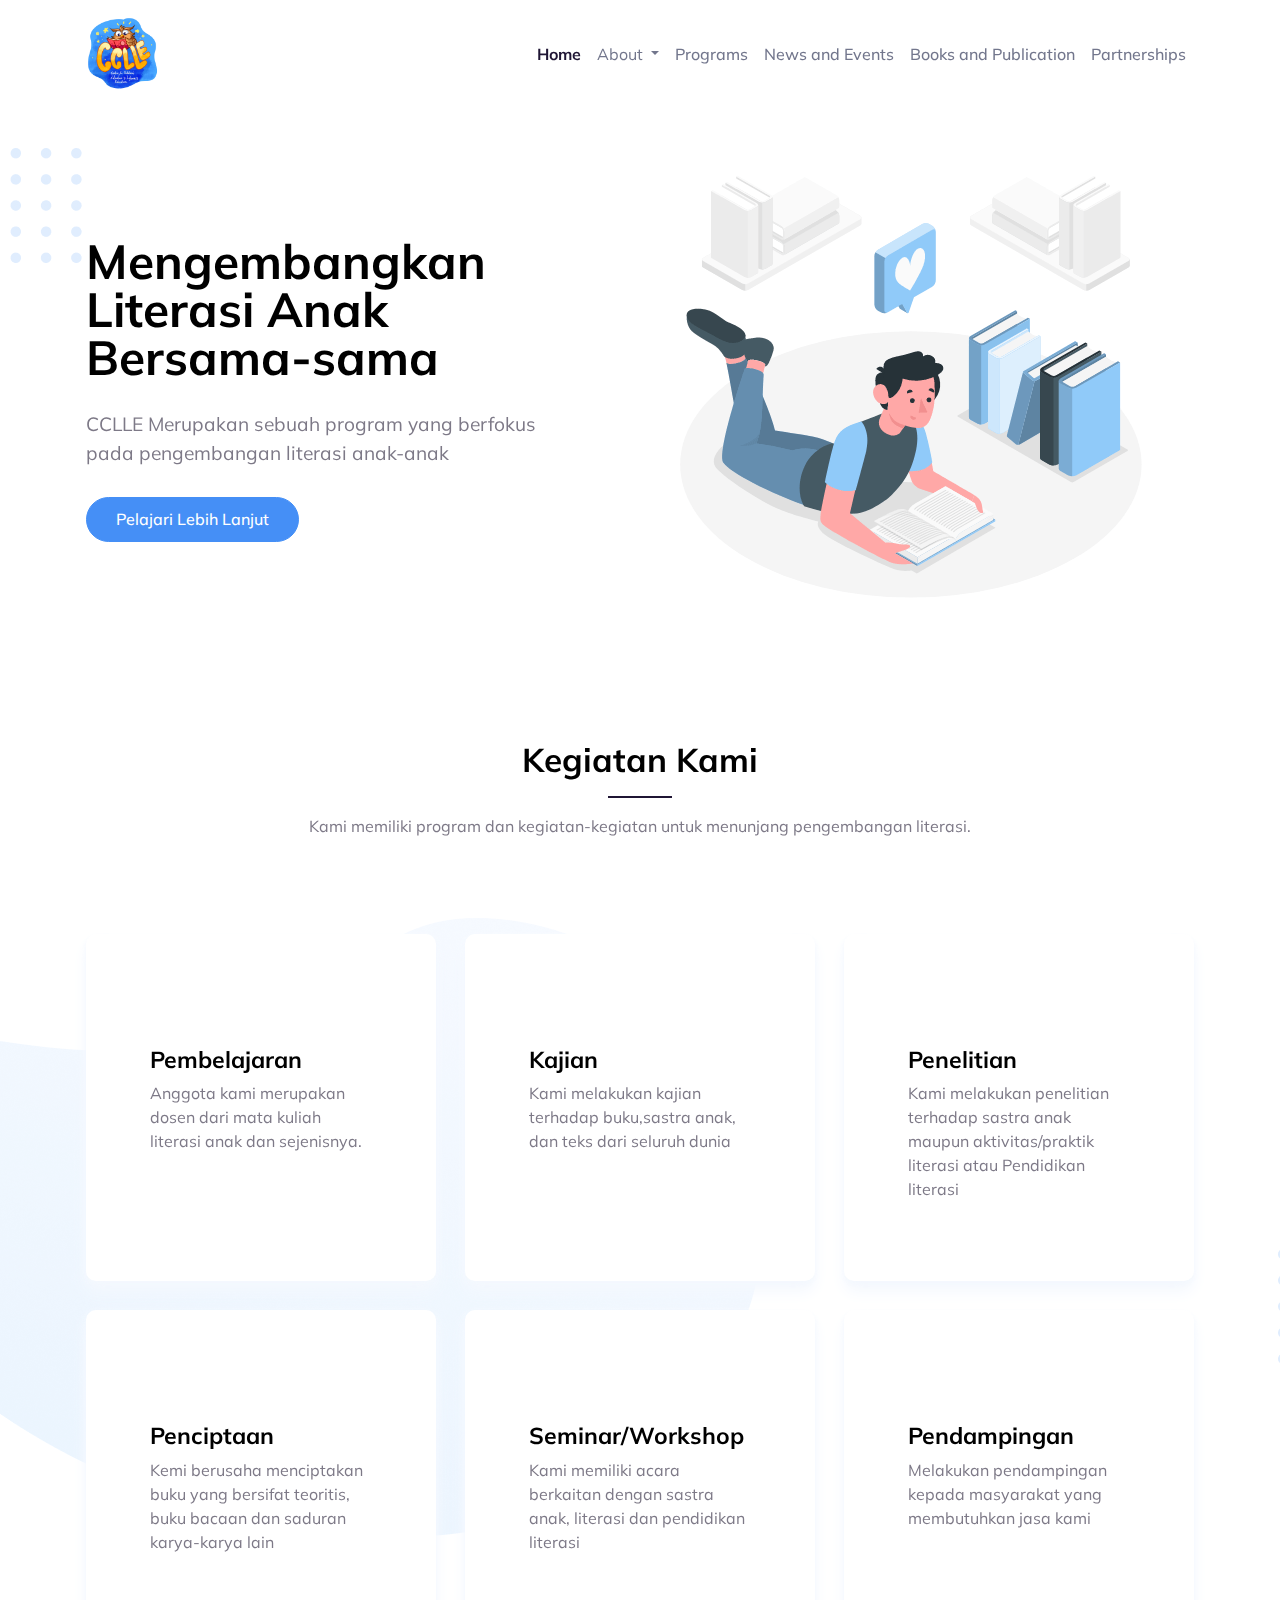
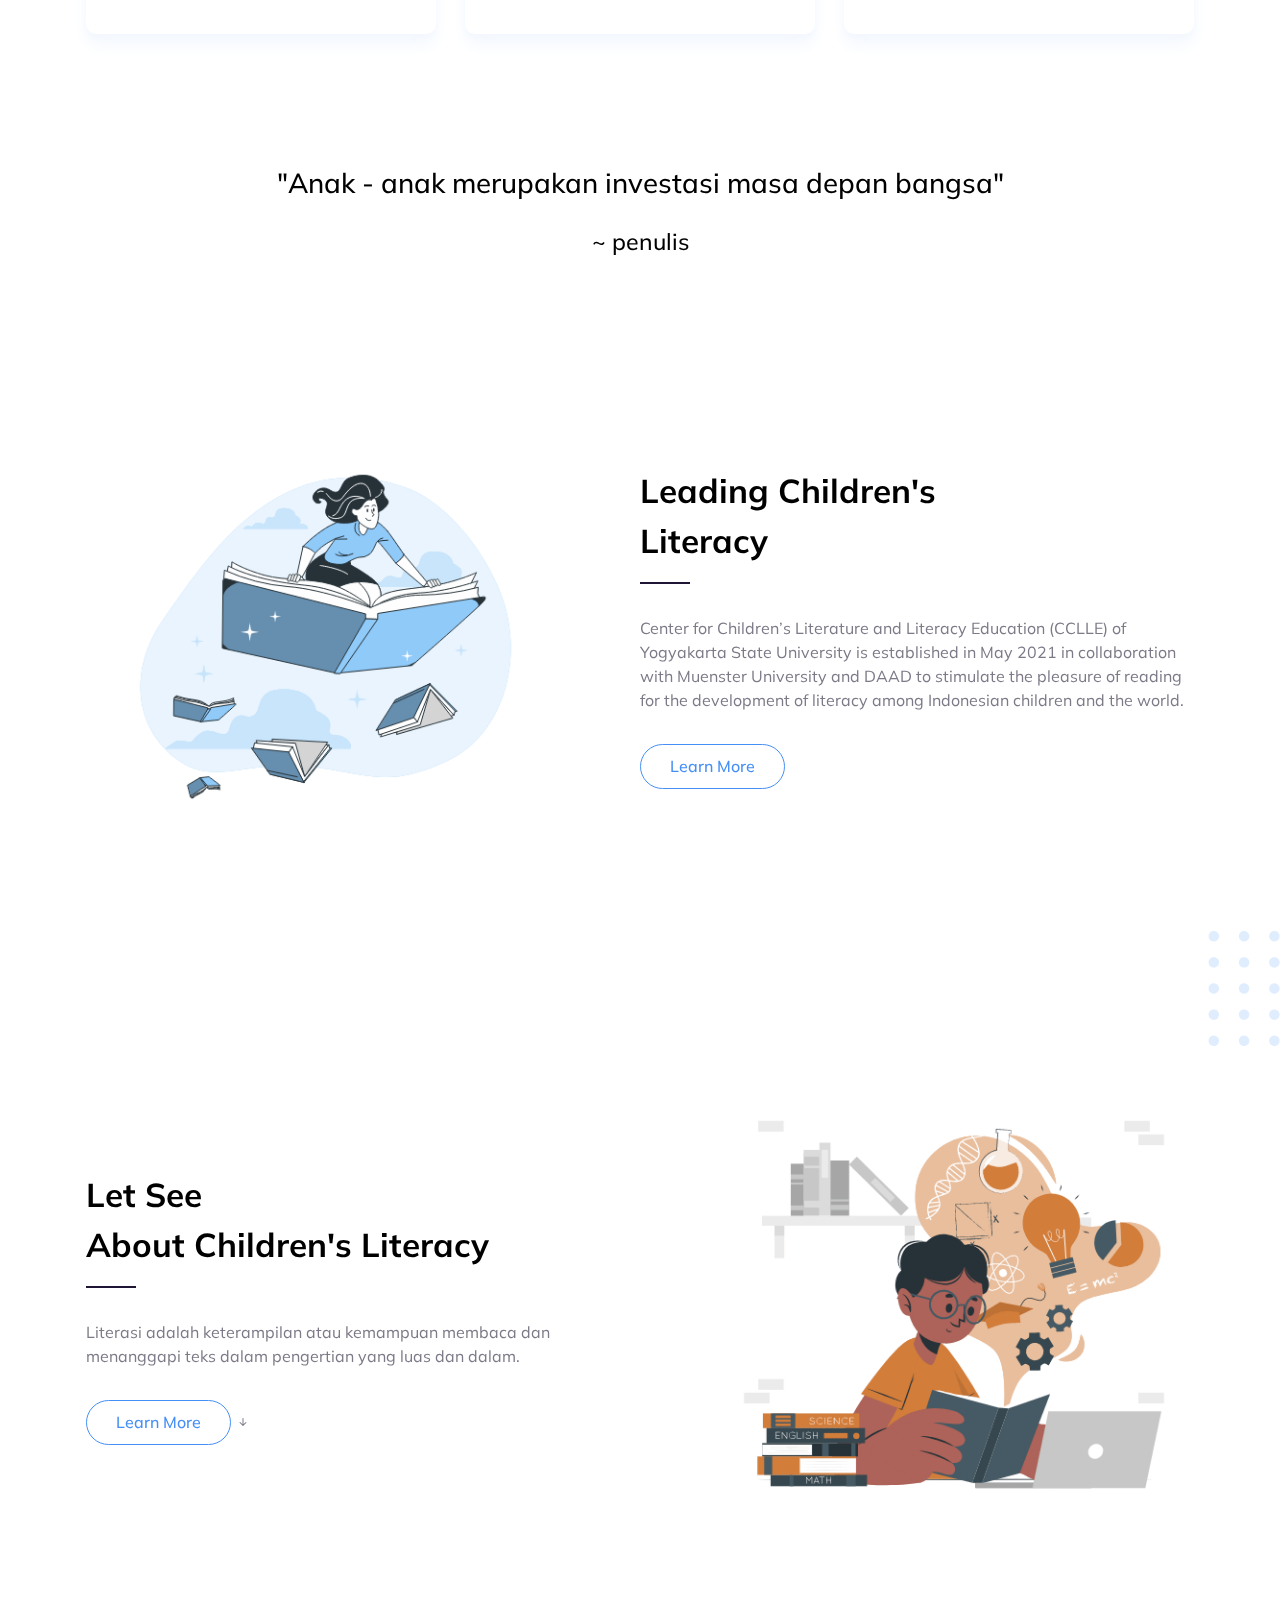
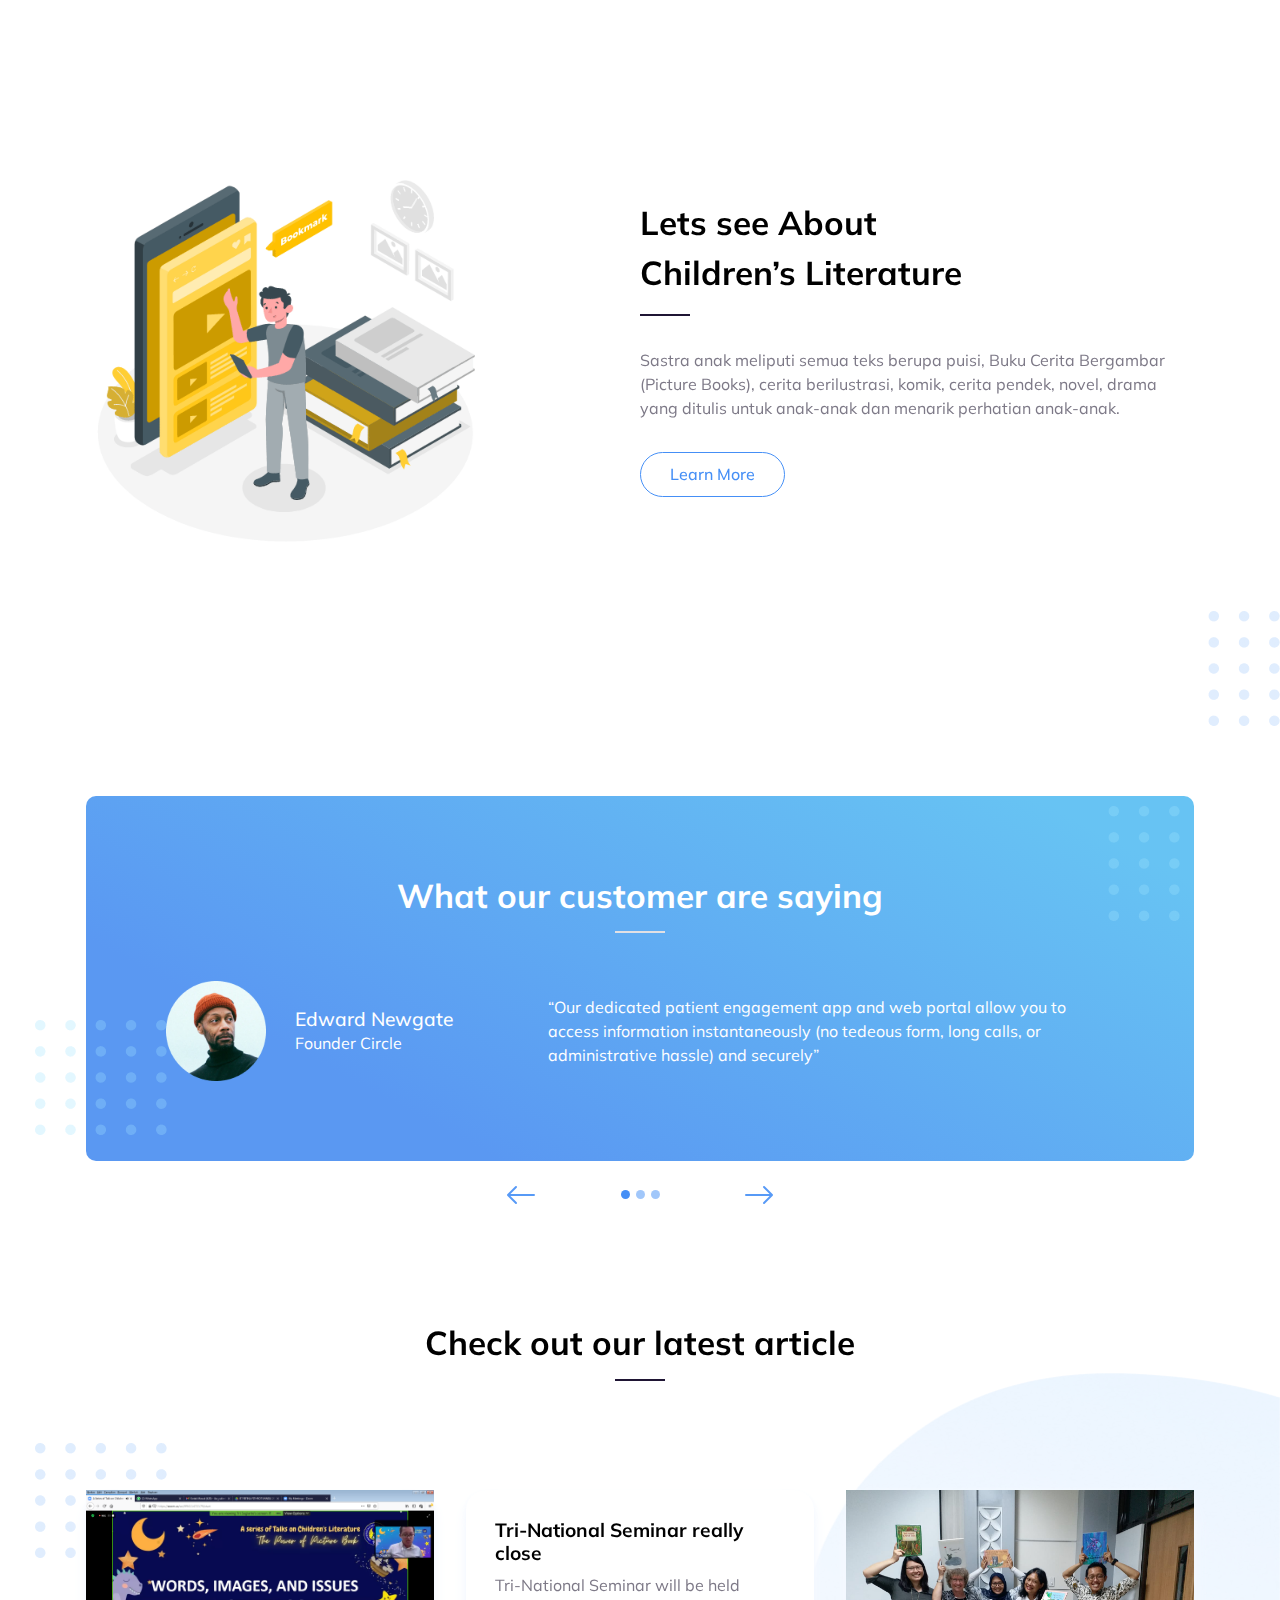
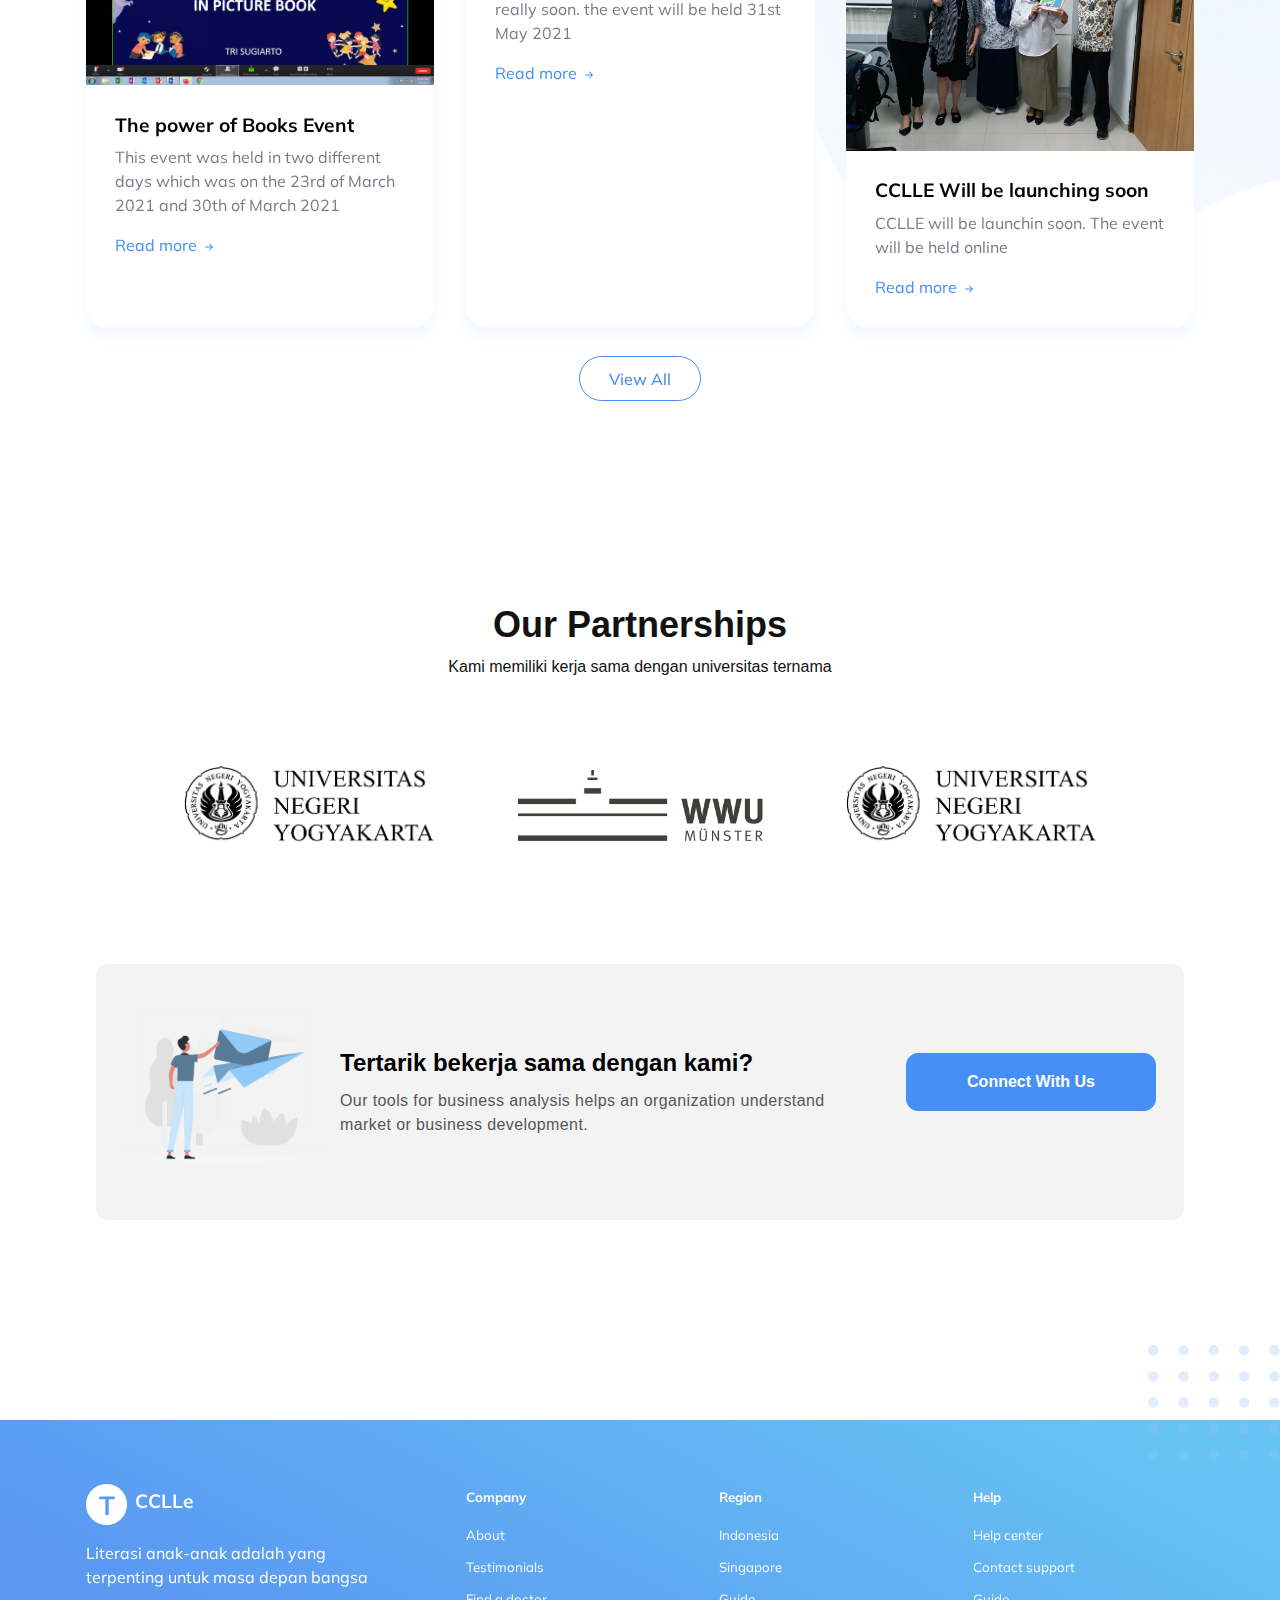
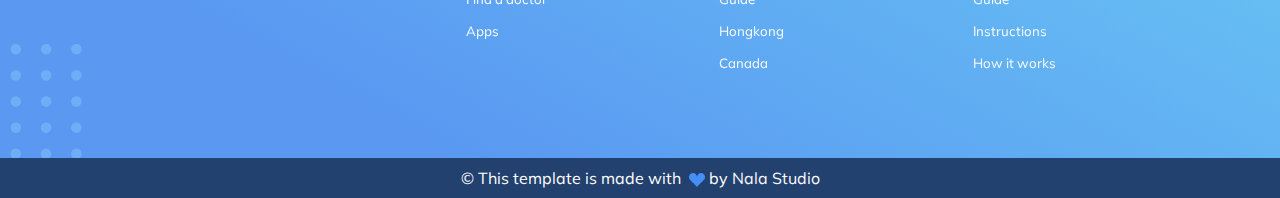
==== commit c21ba70d: "re-change logos" ====
--- a/index.html
+++ b/index.html
@@ -19,7 +19,7 @@
     <link rel="apple-touch-icon" sizes="180x180" href="assets/img/favicons/apple-touch-icon.png">
     <link rel="icon" type="image/png" sizes="32x32" href="assets/img/favicons/favicon-32x32.png">
     <link rel="icon" type="image/png" sizes="16x16" href="assets/img/favicons/favicon-16x16.png">
-    <link rel="shortcut icon" type="image/x-icon" href="assets/img/favicons/favicon.ico">
+    <link rel="shortcut icon" type="image/x-icon" href="assets/img/favicons/logo.ico">
     <link rel="manifest" href="assets/img/favicons/manifest.json">
     <meta name="msapplication-TileImage" content="assets/img/favicons/mstile-150x150.png">
     <meta name="theme-color" content="#ffffff">
@@ -40,7 +40,7 @@
     <!-- ===============================================-->
     <main class="main" id="top">
       <nav class="navbar navbar-expand-lg navbar-light fixed-top py-3" data-navbar-on-scroll="data-navbar-on-scroll">
-        <div class="container"><a class="navbar-brand d-flex align-items-center fw-bold fs-2" href="#"><img class="d-inline-block me-3" src="assets/img/icons/logo.png" alt="" />CCLLE</a>
+        <div class="container"><a class="navbar-brand d-flex align-items-center fw-bold fs-2" href="index.html"><img class="d-inline-block me-3" src="assets/img/icons/logo.png" width="75" alt="" /></a>
           <button class="navbar-toggler collapsed" type="button" data-bs-toggle="collapse" data-bs-target="#navbarSupportedContent" aria-controls="navbarSupportedContent" aria-expanded="false" aria-label="Toggle navigation"><span class="navbar-toggler-icon"></span></button>
           <div class="collapse navbar-collapse border-top border-lg-0 mt-4 mt-lg-0" id="navbarSupportedContent">
             <ul class="navbar-nav ms-auto pt-2 pt-lg-0">
